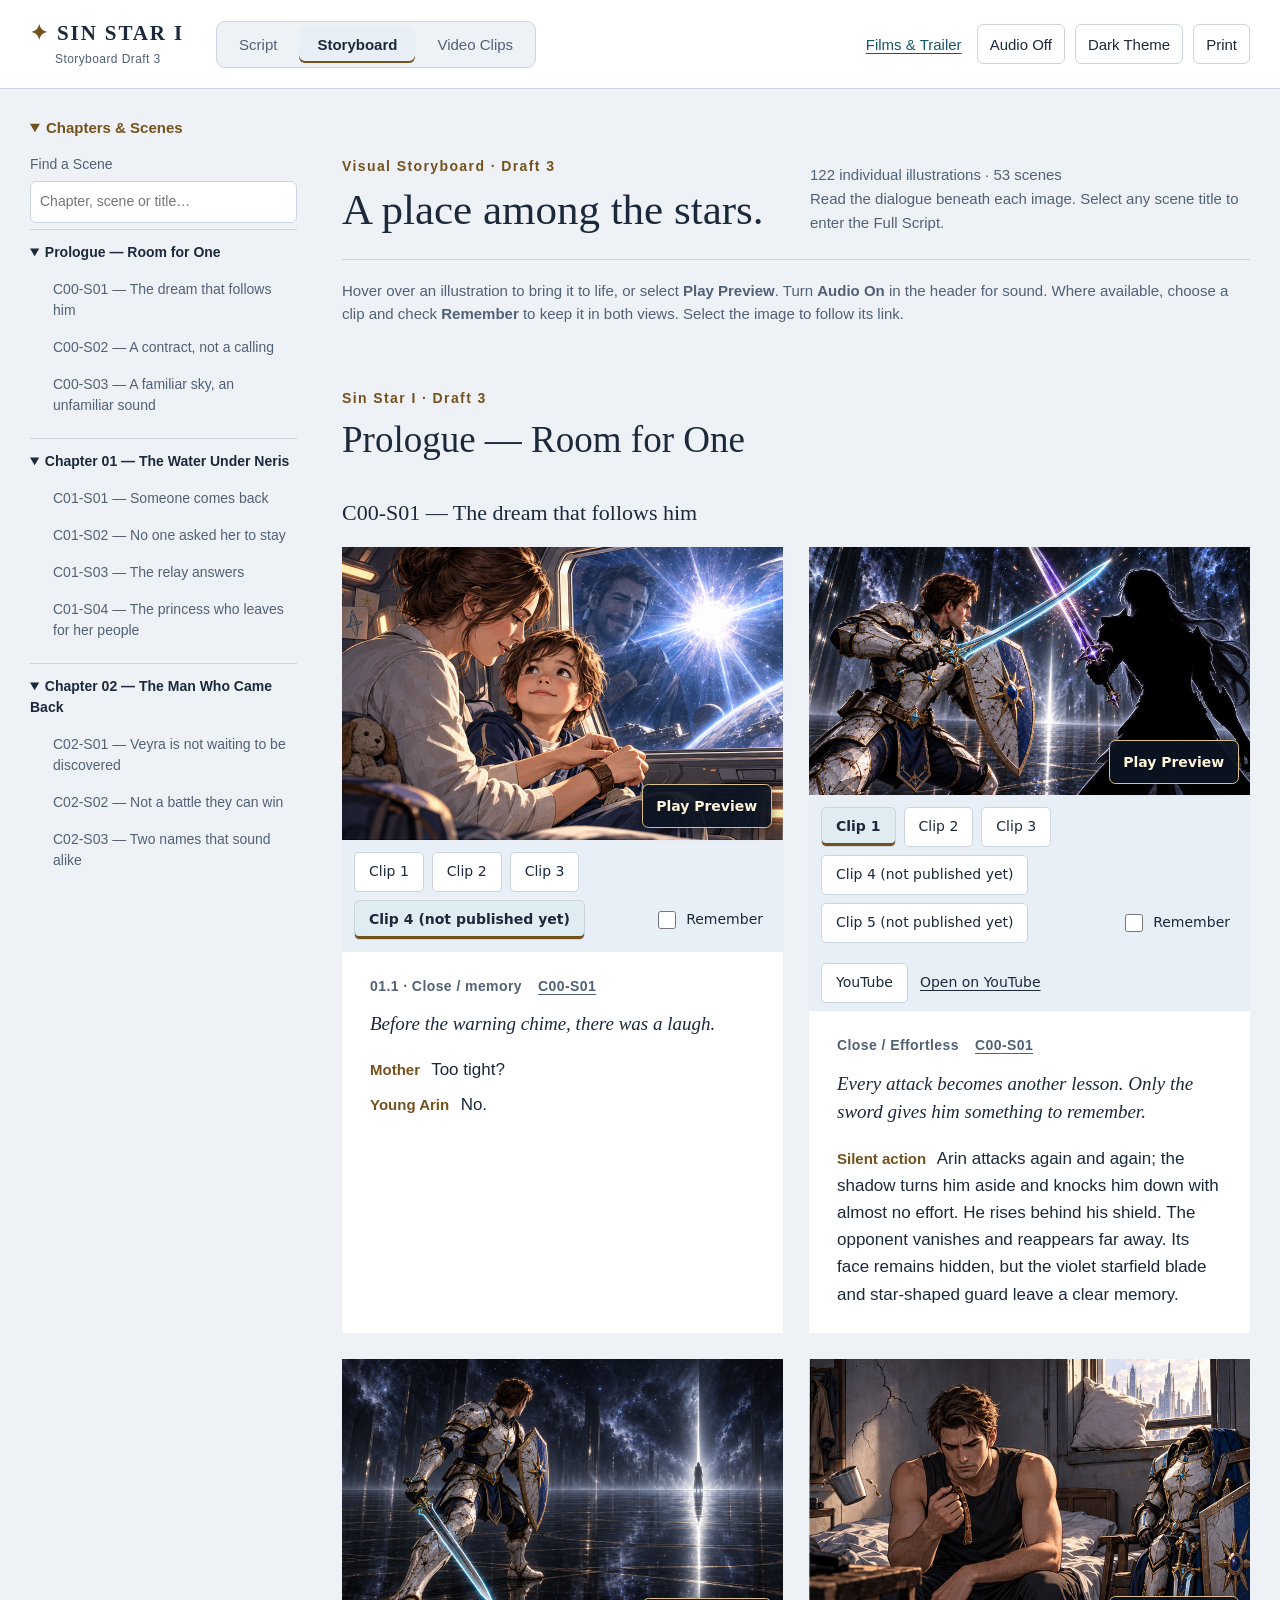
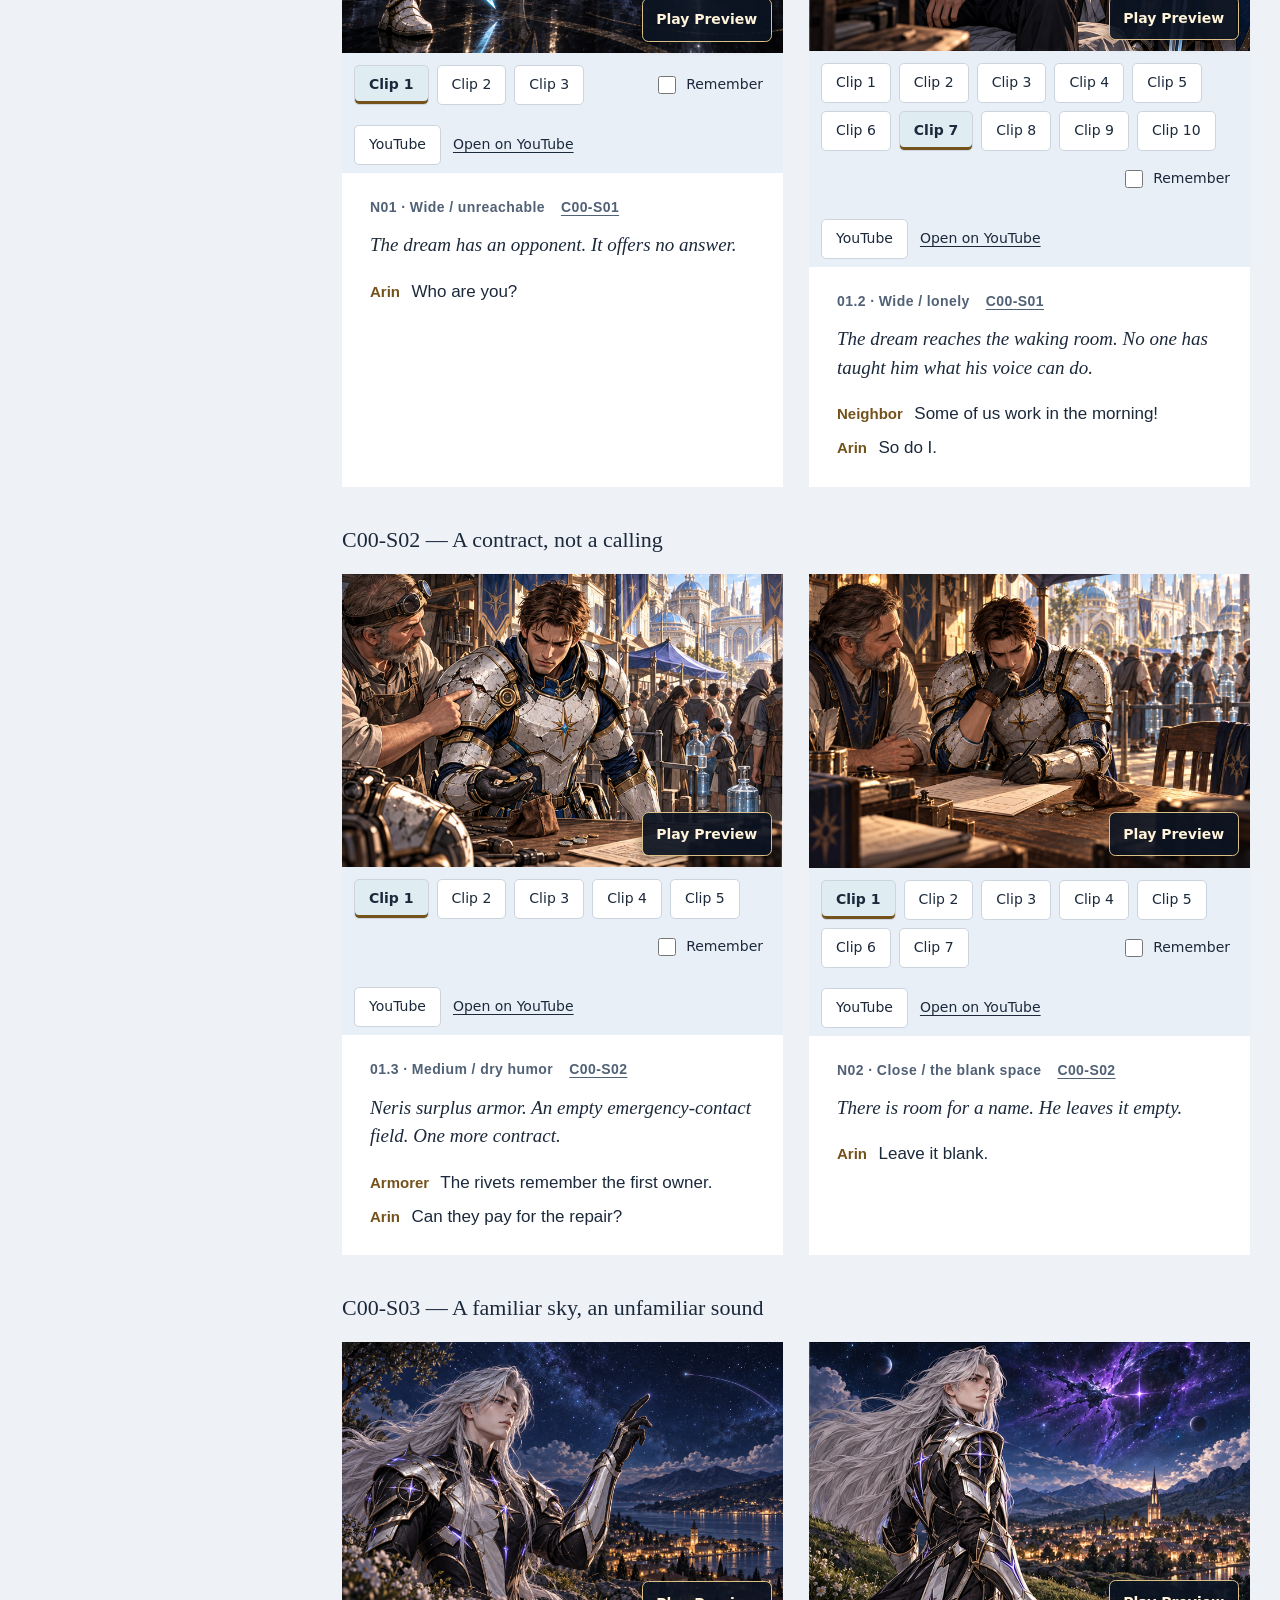
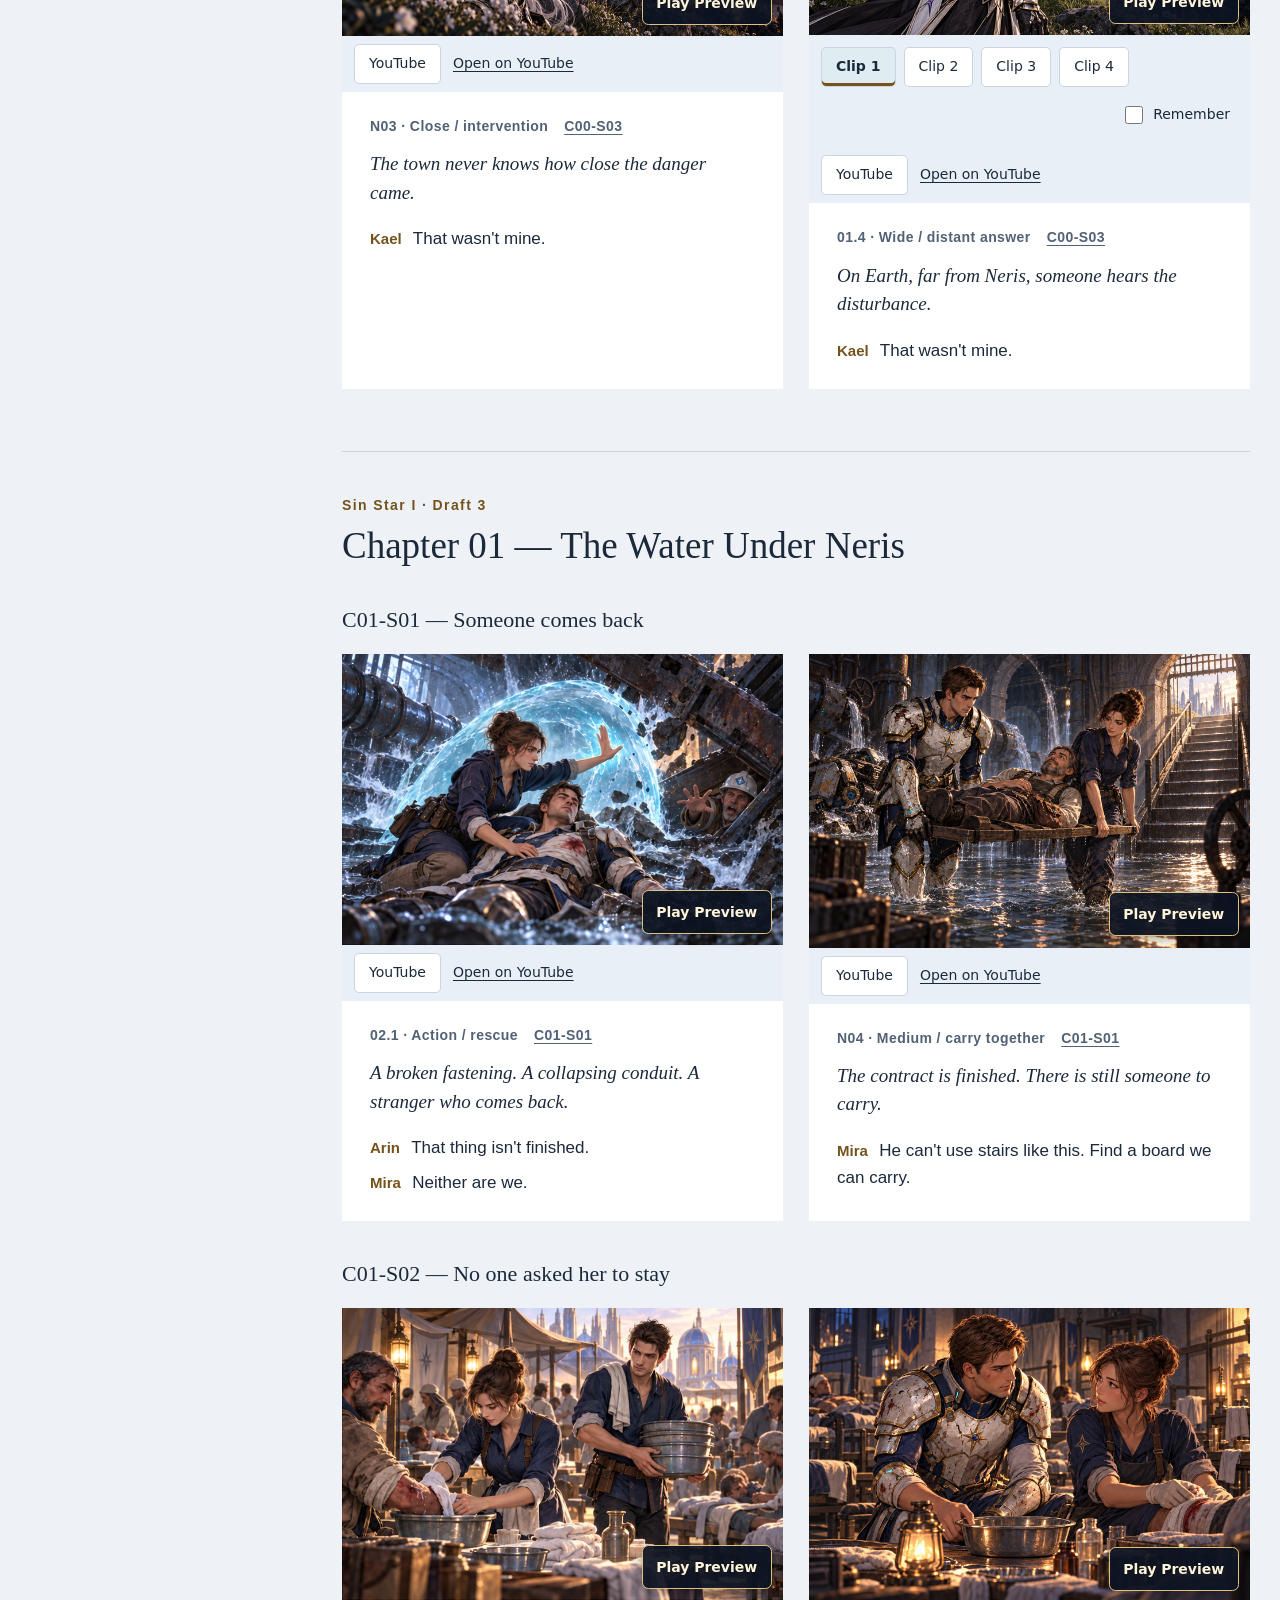
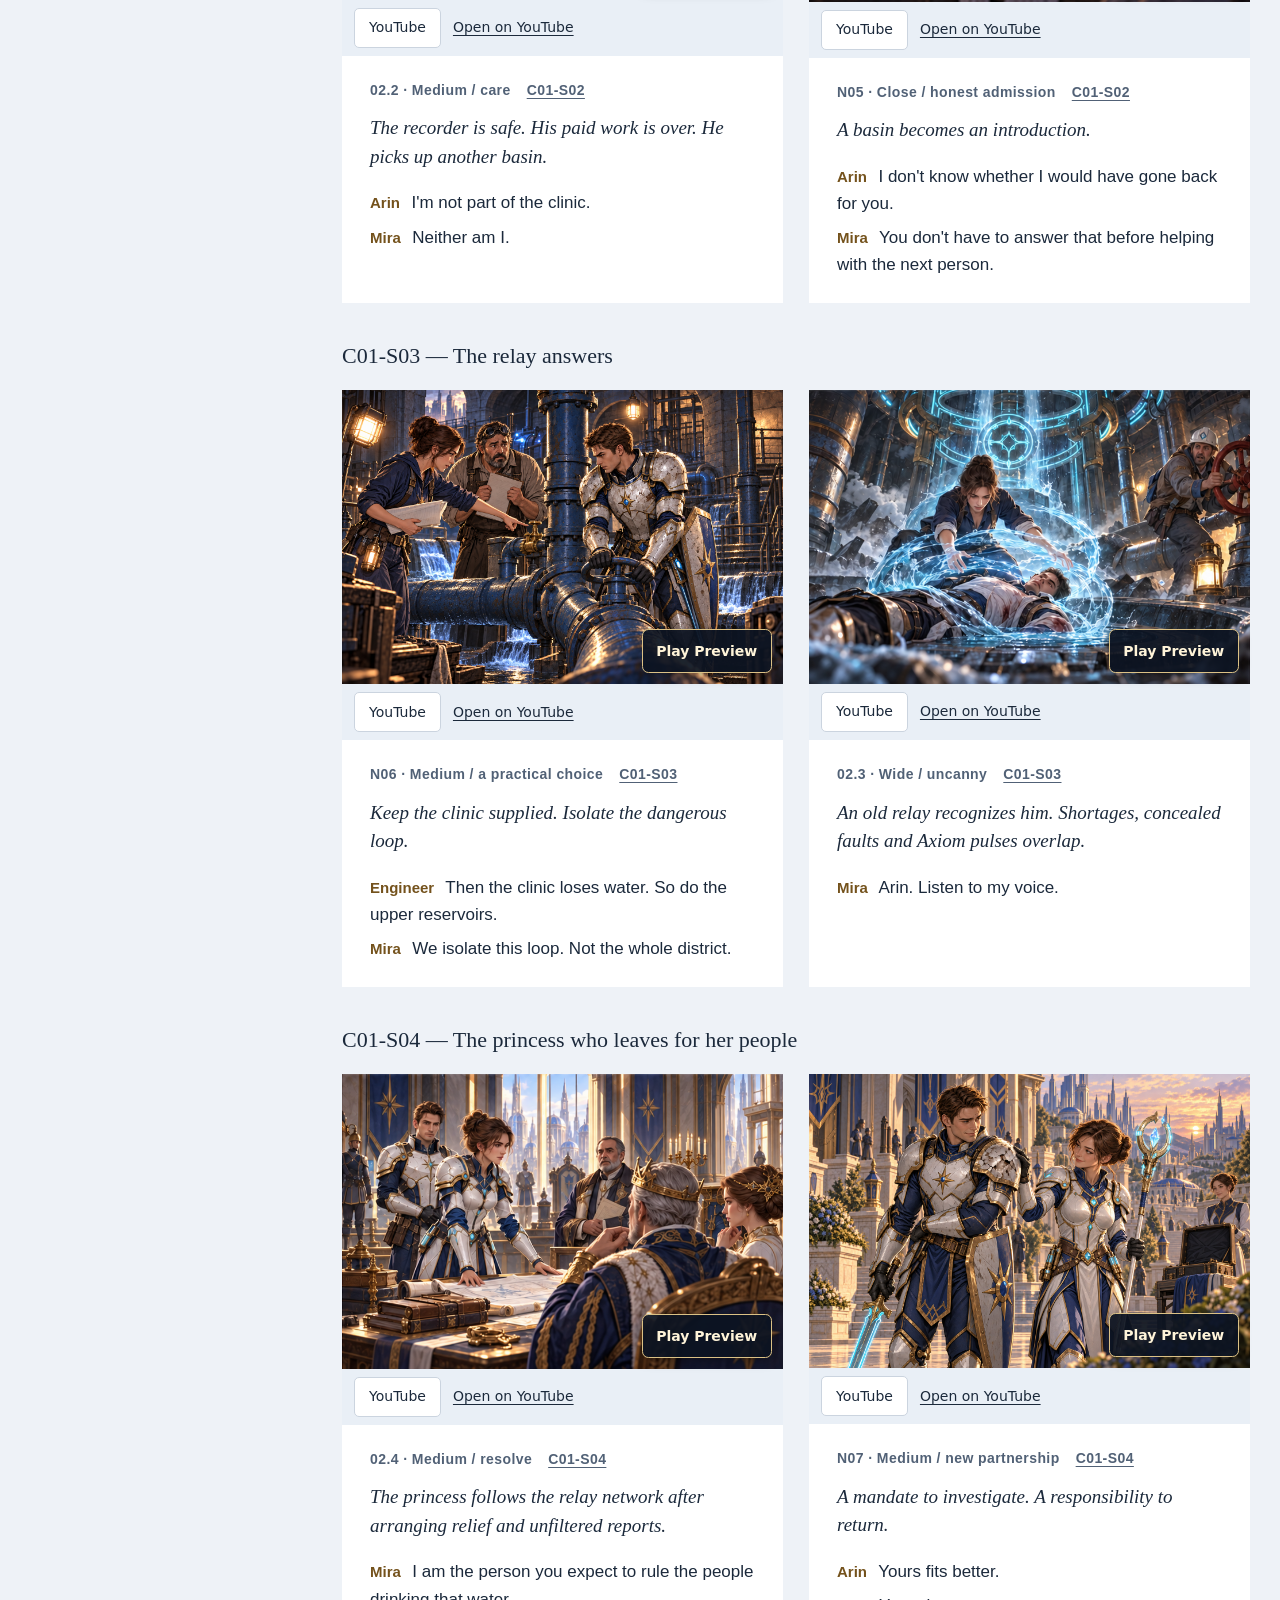
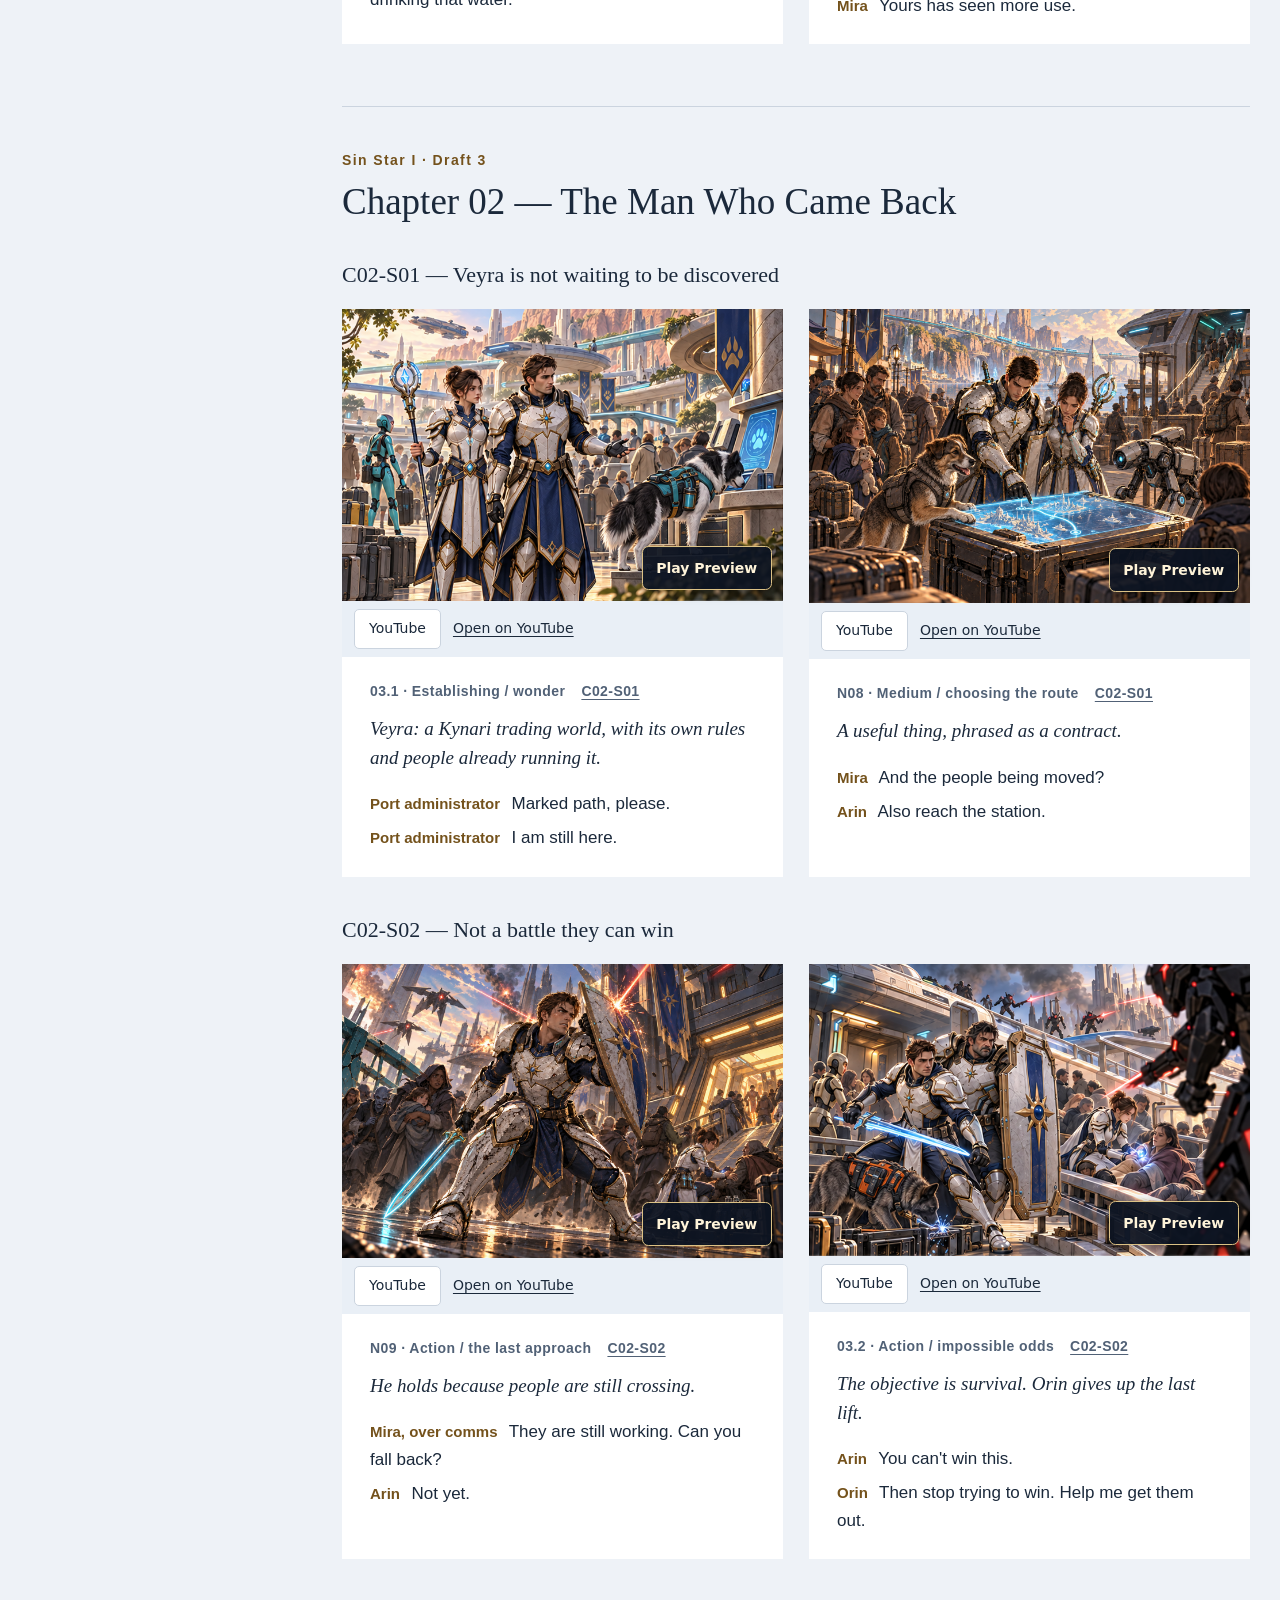
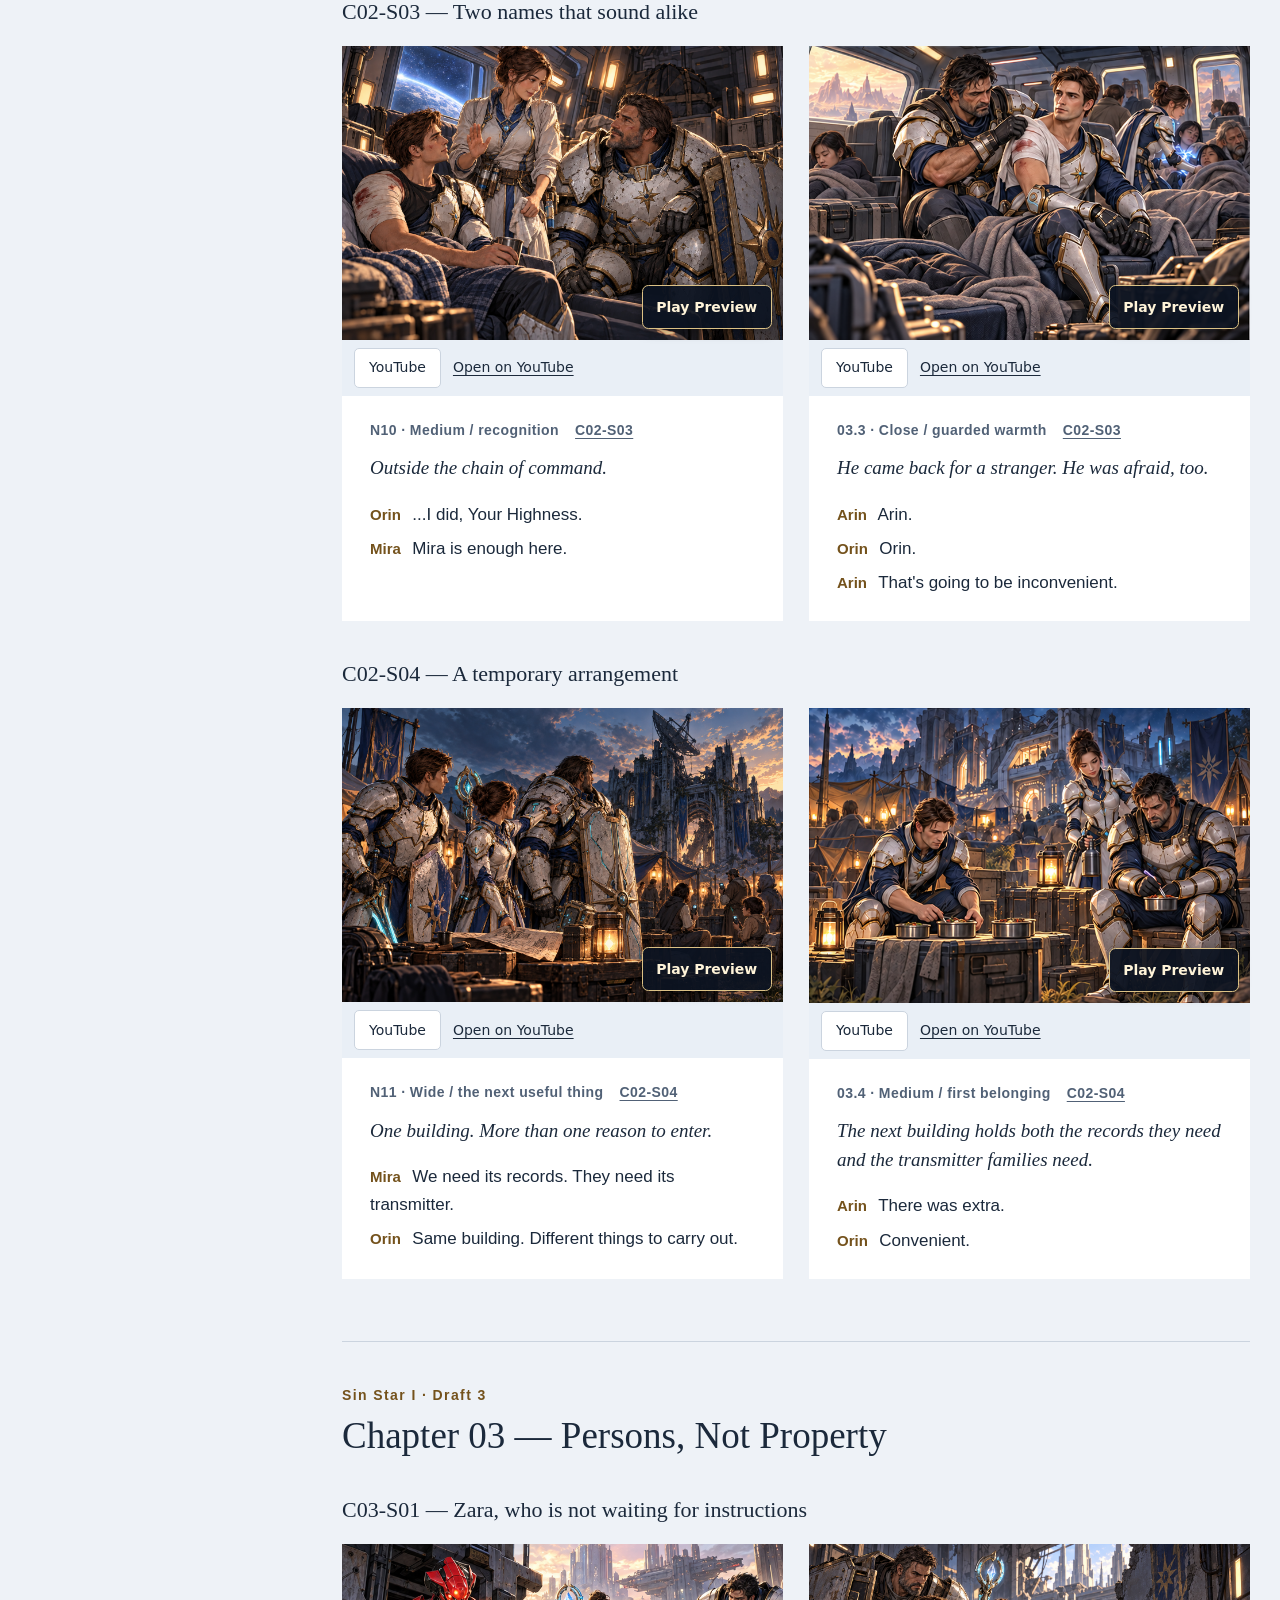
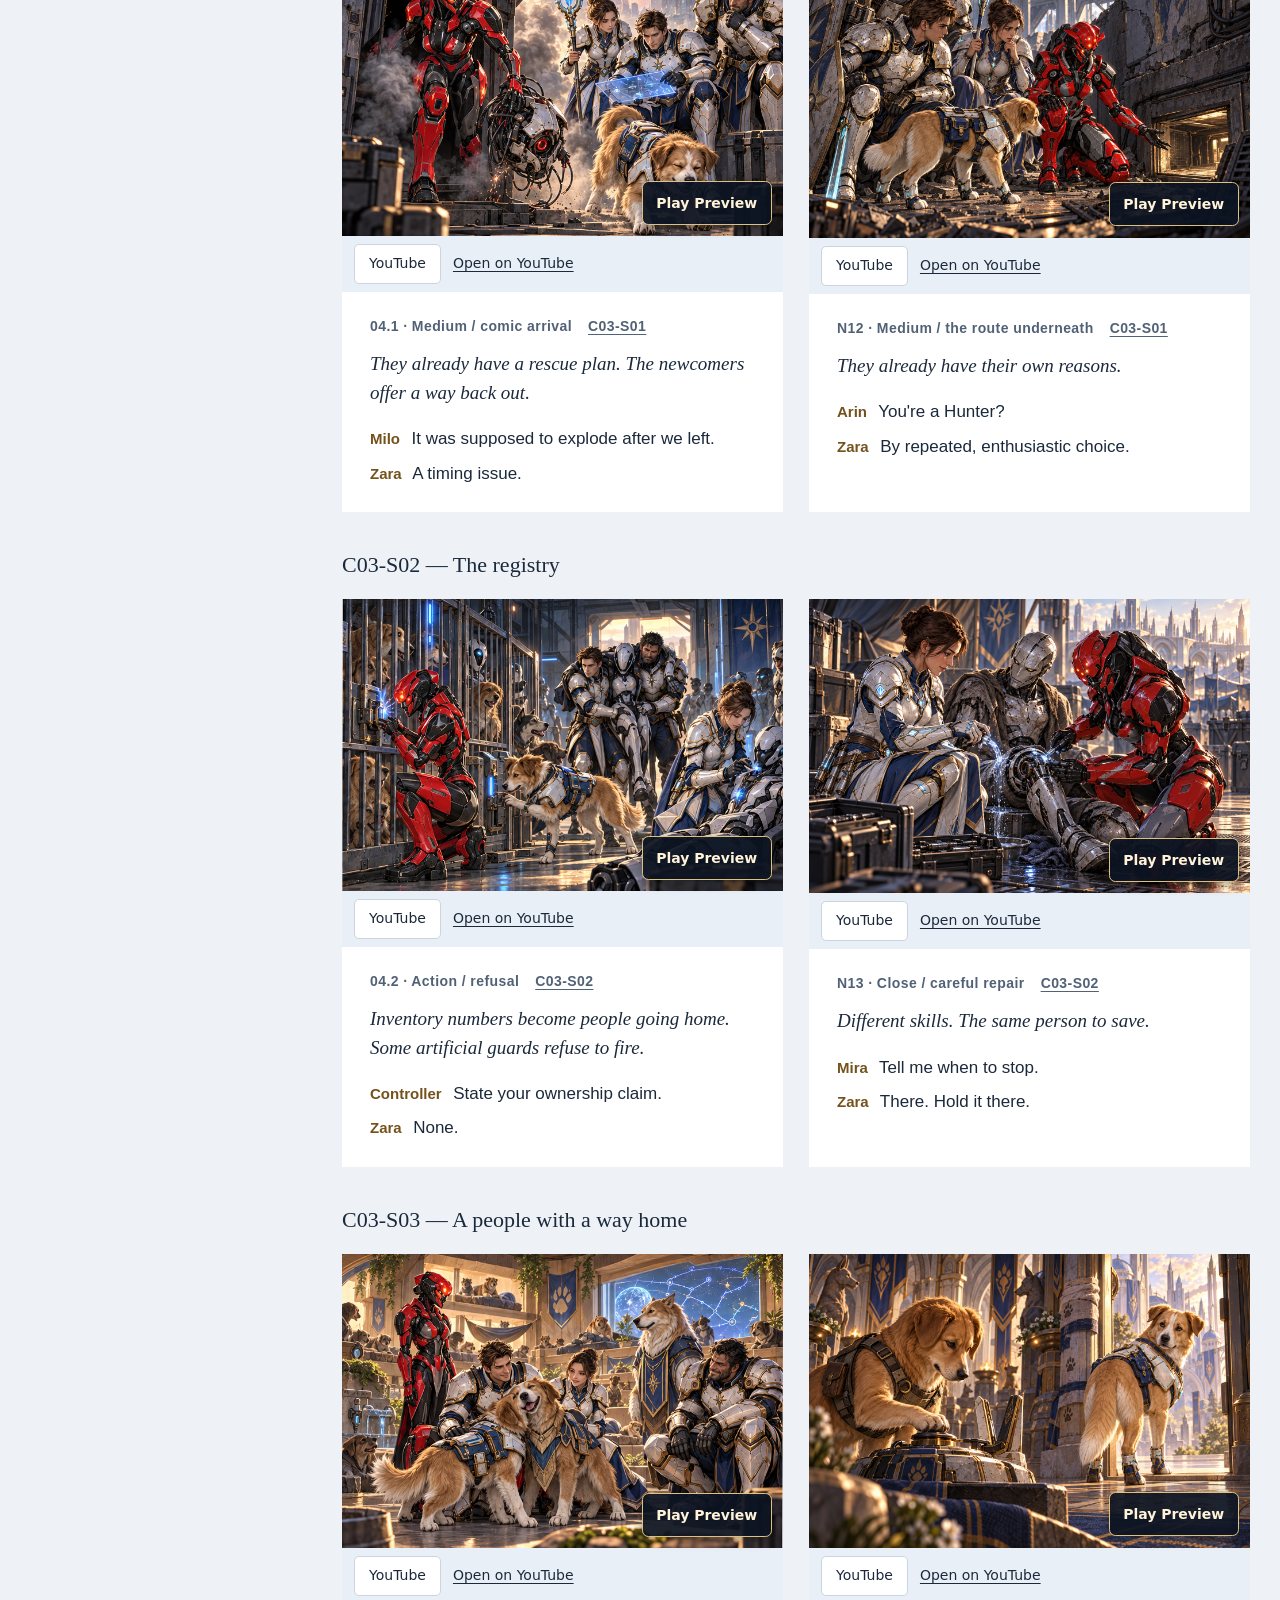
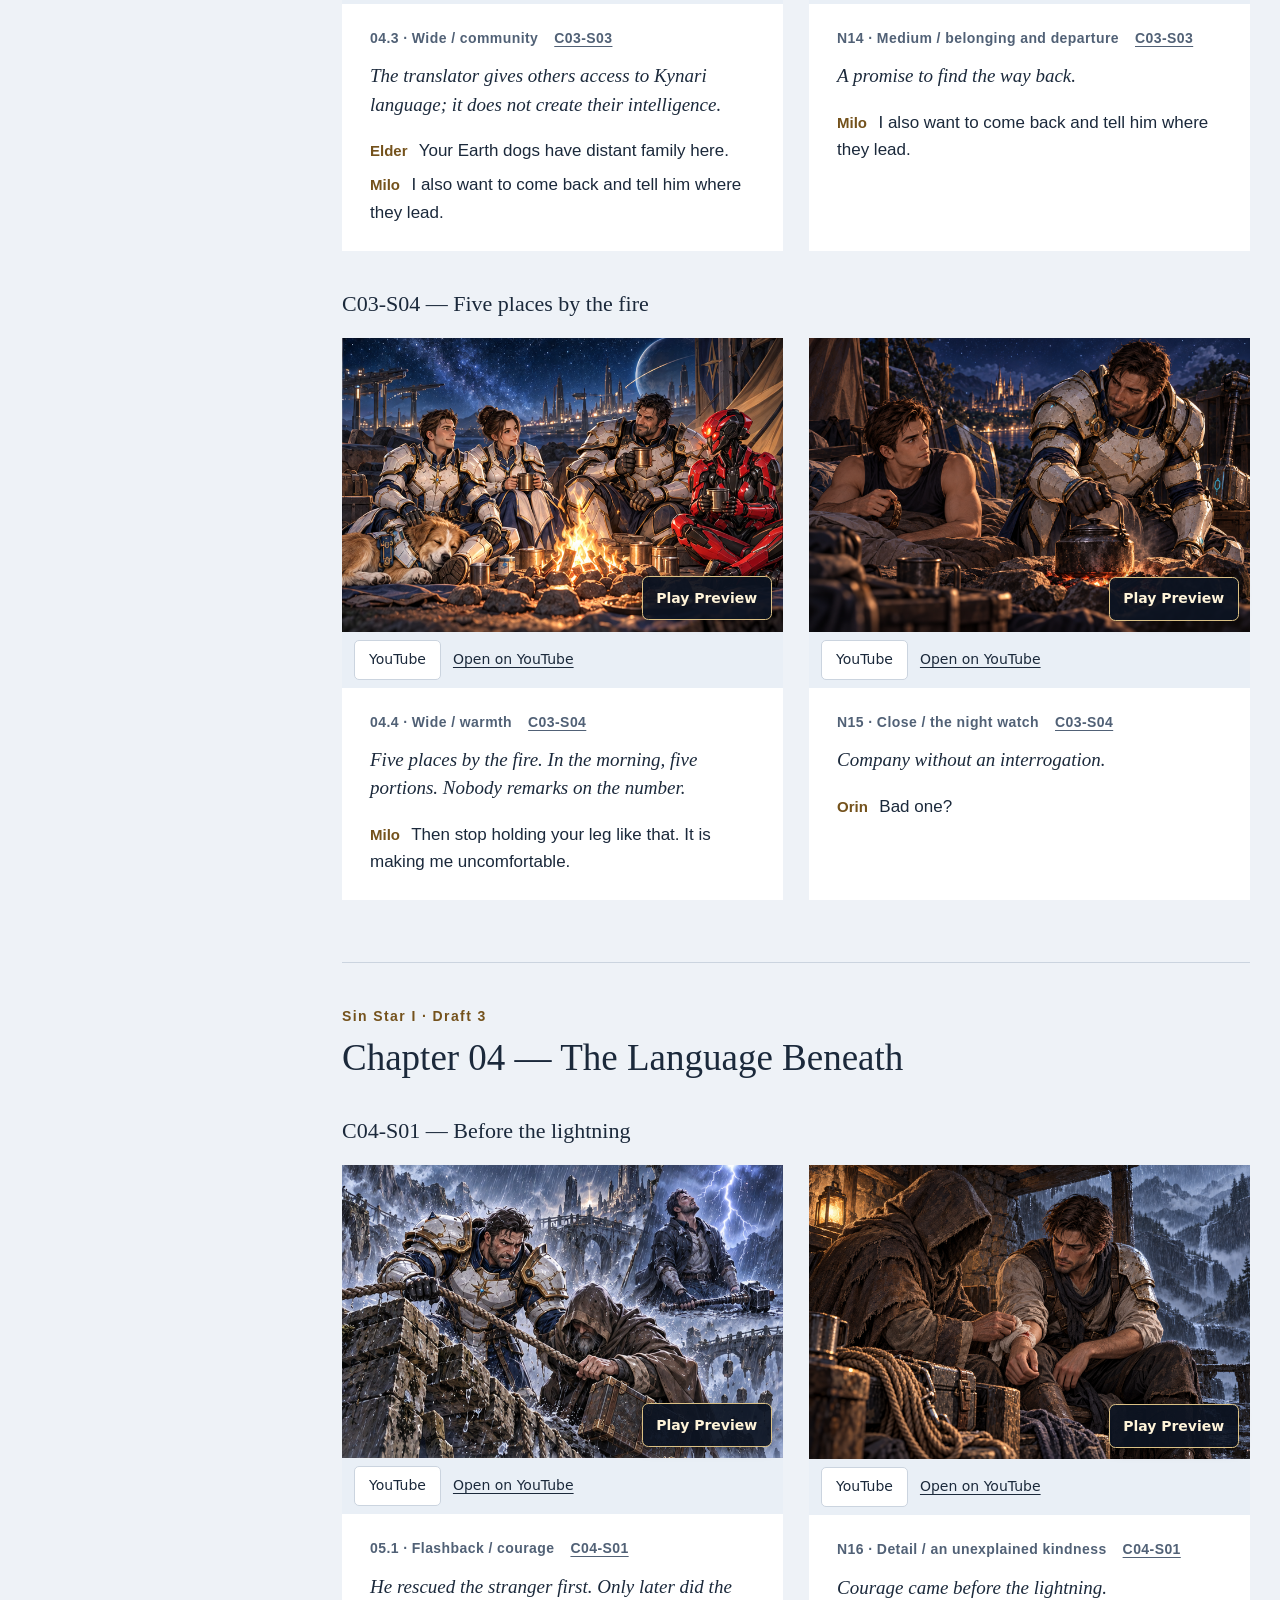
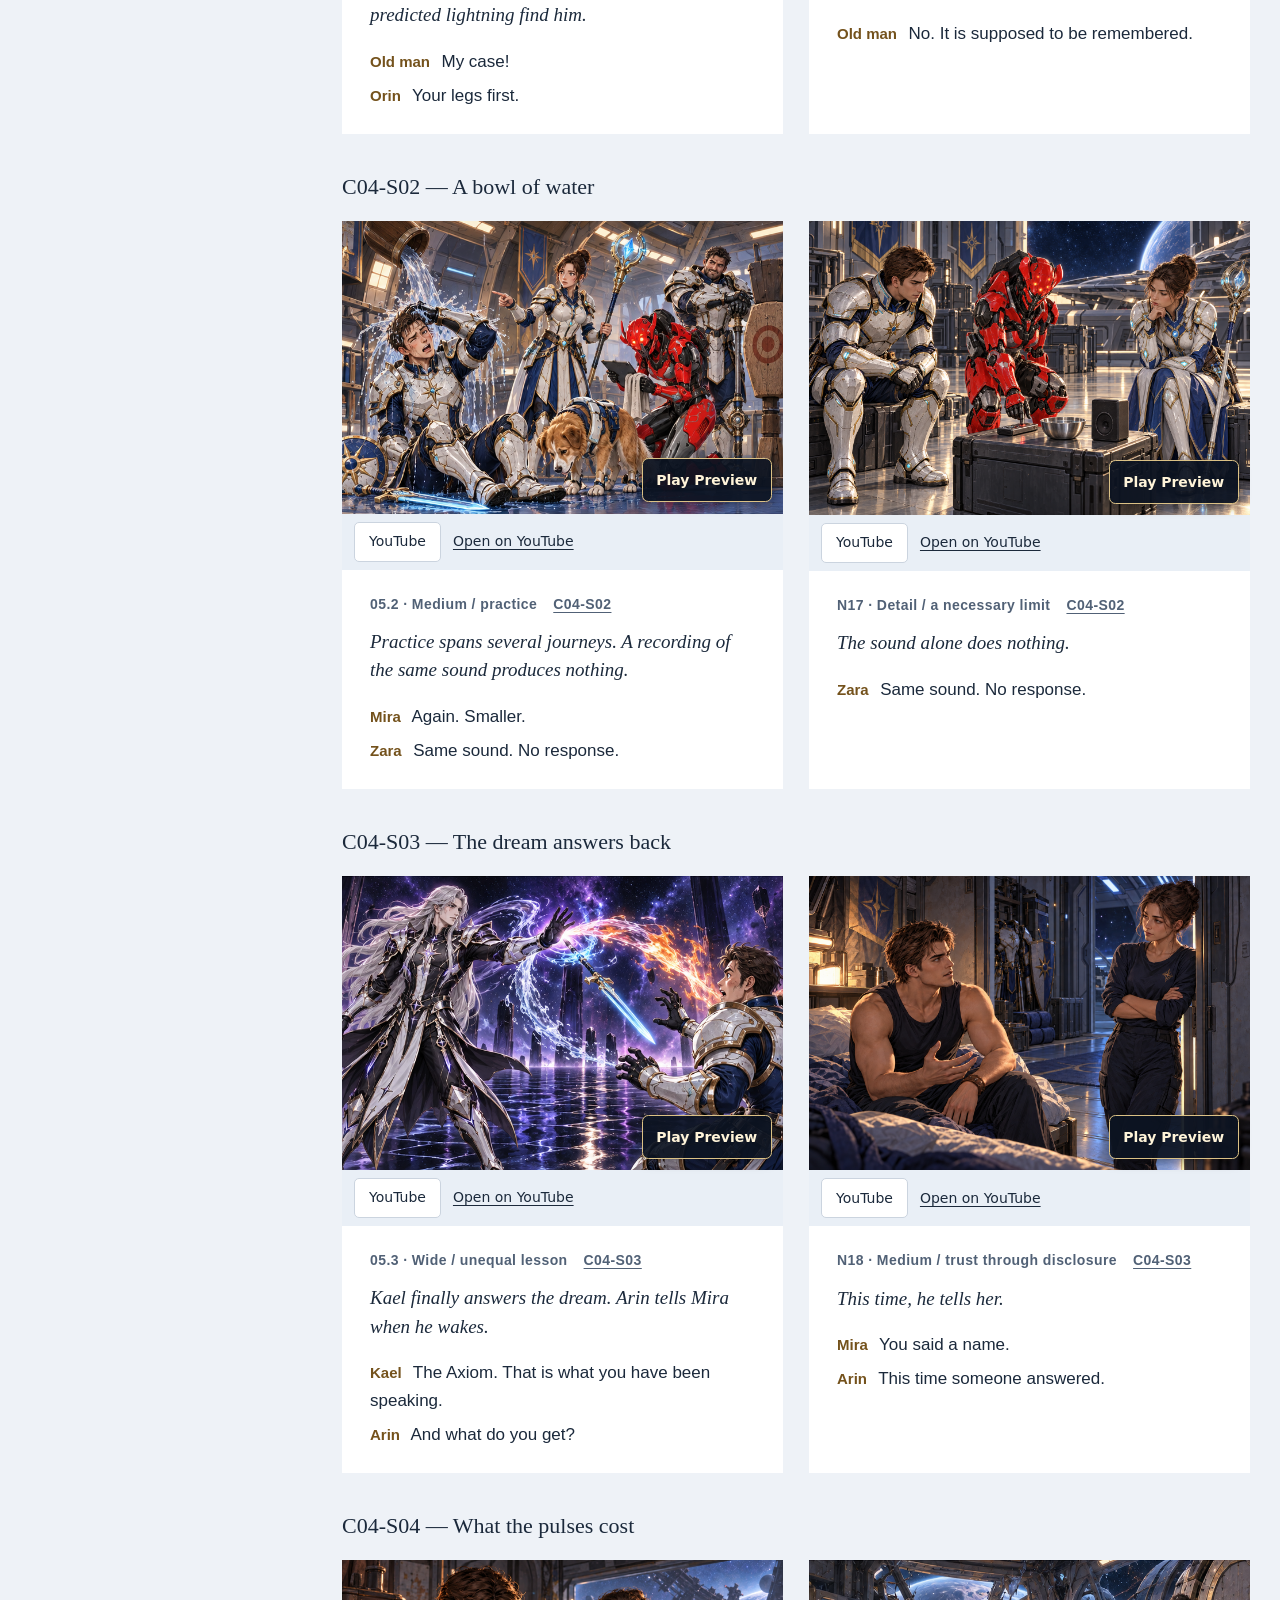
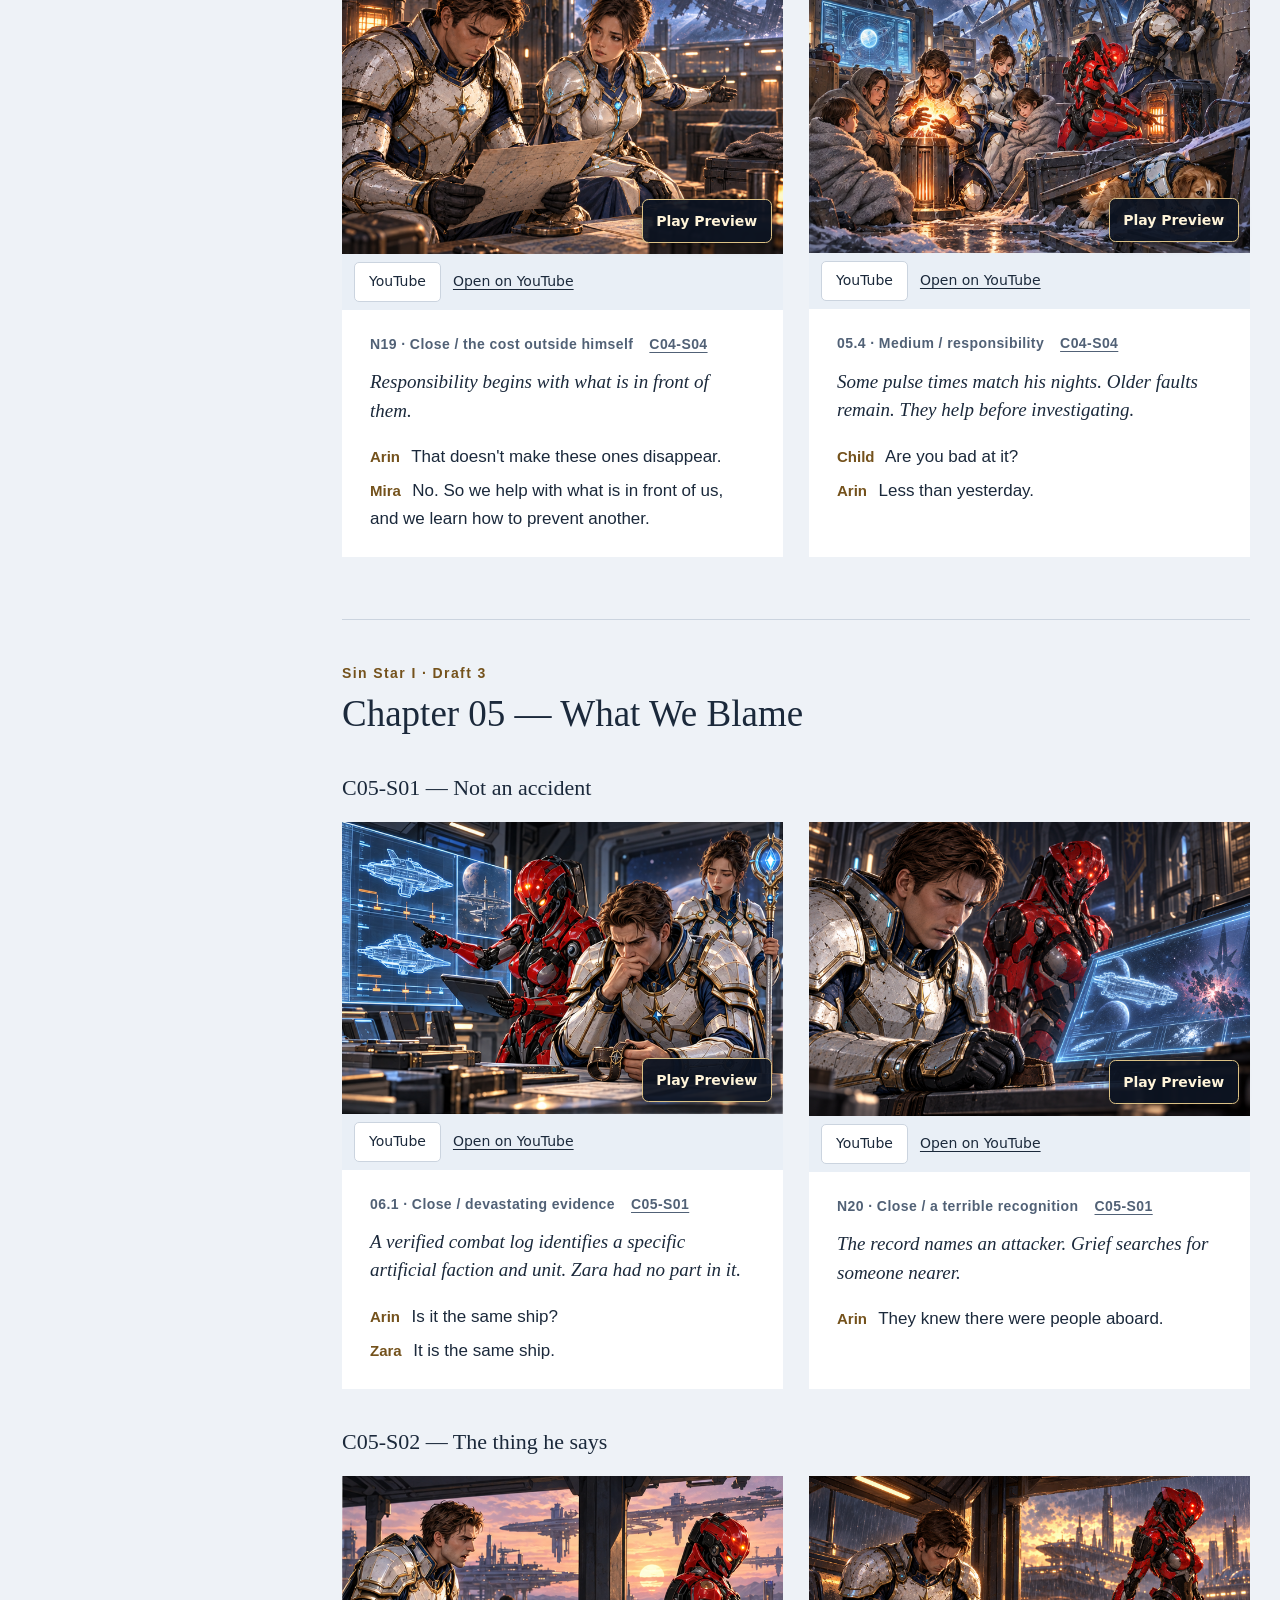
==== docs/index.html @ 91fe5bca "Sin and Codex: Publish the illustrated story and YouTube clips Publish the authored storyboard and c" ====
<!doctype html>
<html lang="en" data-theme="dark"><head><meta charset="utf-8"><meta name="viewport" content="width=device-width,initial-scale=1"><meta name="theme-color" content="#0c1422"><meta name="description" content="Sin Star I Storyboard Draft 3: illustrated scenes, dialogue and full script."><title>Sin Star I · Storyboard Draft 3</title><link rel="icon" href="asset/star.svg"><link rel="stylesheet" href="asset/storyboard.css?v=7a3bbdcacb"><link rel="stylesheet" href="asset/animated-pictures.css?v=7b3fc18de3"><script src="asset/site-theme.js?v=cf83103d5b"></script><link rel="stylesheet" href="asset/site-shell.css?v=9b3733017d"><link rel="canonical" href="https://sincioco.github.io/SinStar_Storyboard/"><meta name="referrer" content="strict-origin-when-cross-origin"><link rel="stylesheet" href="asset/public-pages.css?v=041f214850"></head>
<body id="top" data-view="storyboard"><a class="skip" href="#story">Skip to the story</a><header class="site-header"><div class="site-header-inner"><a class="site-brand" href="index.html"><span aria-hidden="true">✦</span> SIN STAR I<small>Storyboard Draft 3</small></a><nav class="view-tabs" aria-label="Story views"><a data-view="script" href="Sin-Star-I-Game-Script-v0.2.html">Script</a><a data-view="storyboard" href="index.html" aria-current="page">Storyboard</a><a data-view="clips" href="review.html">Video Clips</a></nav><div class="site-tools"><a href="movies.html">Films &amp; Trailer</a><button id="site-audio-toggle" type="button" aria-pressed="false" hidden>Audio Off</button><button id="site-theme-toggle" type="button" aria-pressed="false" hidden>Dark Theme</button><button id="site-print" type="button" hidden>Print</button></div></div></header>
<div class="site-layout"><aside class="site-sidebar"><details class="scene-index" id="scene-index" open><summary>Chapters &amp; Scenes</summary><div class="scene-index-body"><div class="scene-filter-tools" hidden><label for="scene-filter">Find a Scene</label><input id="scene-filter" type="search" placeholder="Chapter, scene or title…" autocomplete="off"><p id="scene-filter-status" role="status" aria-live="polite"></p></div><nav aria-label="Chapters and scenes"><details class="scene-nav-group" open><summary><a href="#c00-s01">Prologue — Room for One</a></summary><ul><li><a data-scene-link href="#c00-s01">C00-S01 — The dream that follows him</a></li><li><a data-scene-link href="#c00-s02">C00-S02 — A contract, not a calling</a></li><li><a data-scene-link href="#c00-s03">C00-S03 — A familiar sky, an unfamiliar sound</a></li></ul></details><details class="scene-nav-group" open><summary><a href="#c01-s01">Chapter 01 — The Water Under Neris</a></summary><ul><li><a data-scene-link href="#c01-s01">C01-S01 — Someone comes back</a></li><li><a data-scene-link href="#c01-s02">C01-S02 — No one asked her to stay</a></li><li><a data-scene-link href="#c01-s03">C01-S03 — The relay answers</a></li><li><a data-scene-link href="#c01-s04">C01-S04 — The princess who leaves for her people</a></li></ul></details><details class="scene-nav-group" open><summary><a href="#c02-s01">Chapter 02 — The Man Who Came Back</a></summary><ul><li><a data-scene-link href="#c02-s01">C02-S01 — Veyra is not waiting to be discovered</a></li><li><a data-scene-link href="#c02-s02">C02-S02 — Not a battle they can win</a></li><li><a data-scene-link href="#c02-s03">C02-S03 — Two names that sound alike</a></li><li><a data-scene-link href="#c02-s04">C02-S04 — A temporary arrangement</a></li></ul></details><details class="scene-nav-group" open><summary><a href="#c03-s01">Chapter 03 — Persons, Not Property</a></summary><ul><li><a data-scene-link href="#c03-s01">C03-S01 — Zara, who is not waiting for instructions</a></li><li><a data-scene-link href="#c03-s02">C03-S02 — The registry</a></li><li><a data-scene-link href="#c03-s03">C03-S03 — A people with a way home</a></li><li><a data-scene-link href="#c03-s04">C03-S04 — Five places by the fire</a></li></ul></details><details class="scene-nav-group" open><summary><a href="#c04-s01">Chapter 04 — The Language Beneath</a></summary><ul><li><a data-scene-link href="#c04-s01">C04-S01 — Before the lightning</a></li><li><a data-scene-link href="#c04-s02">C04-S02 — A bowl of water</a></li><li><a data-scene-link href="#c04-s03">C04-S03 — The dream answers back</a></li><li><a data-scene-link href="#c04-s04">C04-S04 — What the pulses cost</a></li></ul></details><details class="scene-nav-group" open><summary><a href="#c05-s01">Chapter 05 — What We Blame</a></summary><ul><li><a data-scene-link href="#c05-s01">C05-S01 — Not an accident</a></li><li><a data-scene-link href="#c05-s02">C05-S02 — The thing he says</a></li><li><a data-scene-link href="#c05-s03">C05-S03 — No one gets erased for convenience</a></li><li><a data-scene-link href="#c05-s04">C05-S04 — An apology without a bargain</a></li><li><a data-scene-link href="#c05-s05">C05-S05 — The Second Dawn</a></li></ul></details><details class="scene-nav-group" open><summary><a href="#c06-s01">Chapter 06 — The Village That Ate</a></summary><ul><li><a data-scene-link href="#c06-s01">C06-S01 — East Valley</a></li><li><a data-scene-link href="#c06-s02">C06-S02 — The house with the repaired door</a></li><li><a data-scene-link href="#c06-s03">C06-S03 — Letters, not permission to pry</a></li><li><a data-scene-link href="#c06-s04">C06-S04 — What the food cost</a></li><li><a data-scene-link href="#c06-s05">C06-S05 — A kingdom cannot be healed by one report</a></li><li><a data-scene-link href="#c06-s06">C06-S06 — Something he can carry differently</a></li></ul></details><details class="scene-nav-group" open><summary><a href="#c07-s01">Chapter 07 — A World Worth Keeping</a></summary><ul><li><a data-scene-link href="#c07-s01">C07-S01 — Earth, briefly</a></li><li><a data-scene-link href="#c07-s02">C07-S02 — The worlds in his notebooks</a></li><li><a data-scene-link href="#c07-s03">C07-S03 — The witness archive</a></li><li><a data-scene-link href="#c07-s04">C07-S04 — The people beside the answer</a></li><li><a data-scene-link href="#c07-s05">C07-S05 — A quiet hour before leaving</a></li></ul></details><details class="scene-nav-group" open><summary><a href="#c08-s01">Chapter 08 — The Door That Listens</a></summary><ul><li><a data-scene-link href="#c08-s01">C08-S01 — A clock to come home to</a></li><li><a data-scene-link href="#c08-s02">C08-S02 — The chamber of two voices</a></li><li><a data-scene-link href="#c08-s03">C08-S03 — The battle he never wins alone</a></li><li><a data-scene-link href="#c08-s04">C08-S04 — Hold</a></li></ul></details><details class="scene-nav-group" open><summary><a href="#c09-s01">Chapter 09 — The Origin</a></summary><ul><li><a data-scene-link href="#c09-s01">C09-S01 — A place someone built</a></li><li><a data-scene-link href="#c09-s02">C09-S02 — The One comes home</a></li><li><a data-scene-link href="#c09-s03">C09-S03 — An imperfect universe refuses</a></li><li><a data-scene-link href="#c09-s04">C09-S04 — Not another Arin</a></li><li><a data-scene-link href="#c09-s05">C09-S05 — Five voices, two speakers</a></li></ul></details><details class="scene-nav-group" open><summary><a href="#e01-s01">Epilogue — The Lives They Kept</a></summary><ul><li><a data-scene-link href="#e01-s01">E01-S01 — What Kael leaves</a></li><li><a data-scene-link href="#e01-s02">E01-S02 — Nothing is fixed just because the sky survived</a></li><li><a data-scene-link href="#e01-s03">E01-S03 — A street in daylight</a></li></ul></details><details class="scene-nav-group" open><summary><a href="#opt-01">Appendix A — Optional party scenes</a></summary><ul><li><a data-scene-link href="#opt-01">OPT-01 — What he remembers besides the fire</a></li><li><a data-scene-link href="#opt-02">OPT-02 — The limit of a healer</a></li><li><a data-scene-link href="#opt-03">OPT-03 — Why Zara stays after the interesting part</a></li><li><a data-scene-link href="#opt-04">OPT-04 — His mother&#x27;s answer</a></li><li><a data-scene-link href="#opt-05">OPT-05 — The map only Milo can read</a></li><li><a data-scene-link href="#opt-06">OPT-06 — A hand offered back</a></li></ul></details></nav><nav class="reference-links" aria-label="Story references"><a href="Sin-Star-I-Game-Script-v0.2.html#sin-star-i">Script Overview</a><a href="Sin-Star-I-Game-Script-v0.2.html#3-cast-and-performance-notes">Cast &amp; Performance Notes</a><a href="index.html#canon">Canon &amp; Notes</a></nav></div></details></aside>
<main><div class="intro"><div><p class="eyebrow">Visual Storyboard · Draft 3</p><h1>A place among the stars.</h1></div><p>122 individual illustrations · 53 scenes<br>Read the dialogue beneath each image. Select any scene title to enter the Full Script.</p></div><p class="animation-guide">Hover over an illustration to bring it to life, or select <strong>Play Preview</strong>. Turn <strong>Audio On</strong> in the header for sound. Where available, choose a clip and check <strong>Remember</strong> to keep it in both views. Select the image to follow its link.</p><div id="story"><section class="board" id="prologue--room-for-one"><header class="board-head"><div><p class="eyebrow">Sin Star I · Draft 3</p><h2>Prologue — Room for One</h2></div></header><section class="scene" id="c00-s01"><h3><a href="Sin-Star-I-Game-Script-v0.2.html#c00-s01">C00-S01 — The dream that follows him</a></h3><div class="panels"><span id="page-01"></span><figure id="panel-01-1"><div class="animated-picture" data-media-id="panel-01-1" data-default-clip="episode-memory-take2"><div class="picture-stage"><a class="picture" href="asset/images/panel-01-1.png" target="_blank" rel="noopener" aria-label="Open individual illustration: Before the warning chime, there was a laugh."><img src="asset/images/panel-01-1.png?v=3e2473ccc1" alt="Inside a civilian spaceship, a mother&#x27;s hand fastens a worn wrist strap on a young boy; his father&#x27;s smiling face is reflected in the window, beyond which a sudden white flash begins. Tender memory interrupted, no bodies or gore." width="766" height="508" loading="eager" decoding="async"><video data-src="asset/videos/hover/C00-S01 - Close - Memory.mp4?v=29fa7bd453" muted loop playsinline preload="none" aria-hidden="true" tabindex="-1"></video></a><button class="animation-toggle" type="button" data-caption="Before the warning chime, there was a laugh." aria-label="Play Preview: Before the warning chime, there was a laugh." aria-pressed="false" hidden>Play Preview</button><span class="animation-status" role="status" aria-live="polite"></span><div class="youtube-preview"></div></div><div class="clip-choices" role="group" aria-label="Video clip variations" hidden><button type="button" data-clip="panel-01-1" title="The original father line is incorrect; Clip 2 retains partial generated subtitles despite its crop. Clip 4 is a fresh 720p take with correct dialogue and clean sampled frames, with no subtitle-removal crop." data-src="asset/videos/hover/C00-S01 - Close - Memory.mp4?v=29fa7bd453" aria-pressed="false">Clip 1</button><button type="button" data-clip="episode-memory-take1" title="Correct spoken dialogue, but Sin confirmed that the earlier close crop leaves partial generated subtitles visible. Preserved for comparison; superseded by the fresh, uncropped 720p memory take 2." data-src="asset/videos/hover/C00-S01_Clip2 - Close - Memory.mp4?v=6441c01301" aria-pressed="false">Clip 2</button><button type="button" data-clip="episode-white-fire-take1" title="The original father line is incorrect; Clip 2 retains partial generated subtitles despite its crop. Clip 4 is a fresh 720p take with correct dialogue and clean sampled frames, with no subtitle-removal crop." data-src="asset/videos/hover/C00-S01_Clip3 - Close - White Fire.mp4?v=be0e5fb198" aria-pressed="false">Clip 3</button><button disabled type="button" data-clip="episode-memory-take2" title="The original father line is incorrect; Clip 2 retains partial generated subtitles despite its crop. Clip 4 is a fresh 720p take with correct dialogue and clean sampled frames, with no subtitle-removal crop." data-src="asset/videos/hover/C00-S01_Clip4 - Close - Memory.mp4?v=91f9333b41" aria-pressed="false">Clip 4 (not published yet)</button><label><input class="remember-clip" type="checkbox"> Remember</label><span class="clip-save-status" role="status"></span></div><div class="youtube-options" hidden><button class="youtube-option" type="button" hidden>YouTube</button><a class="youtube-link" target="_blank" rel="noopener" hidden>Open on YouTube</a></div></div><figcaption><p class="scene-label"><span>01.1 · Close / memory</span><a href="Sin-Star-I-Game-Script-v0.2.html#c00-s01">C00-S01</a></p><p class="caption">Before the warning chime, there was a laugh.</p><div class="dialogue"><p><strong>Mother</strong> Too tight?</p><p><strong>Young Arin</strong> No.</p></div></figcaption></figure><figure id="new-c00-s01-duel"><div class="animated-picture" data-media-id="new-c00-s01-duel" data-default-clip="new-c00-s01-duel"><div class="picture-stage"><a class="picture" href="asset/images/c00-s01-duel.png" target="_blank" rel="noopener"><img src="asset/images/c00-s01-duel.png?v=09f000c6e4" alt="In the dream hall, Arin battles an unidentified dark silhouette whose distinctive violet starfield sword remains clearly visible. Effortless counters knock Arin down repeatedly; he rises into a guarded crouch before the opponent instantly teleports far away." width="1672" height="941" loading="lazy" decoding="async"><video data-src="asset/videos/hover/C00-S01 - Close - Effortless.mp4?v=1d3055ef2c" muted loop playsinline preload="none" aria-hidden="true" tabindex="-1"></video></a><button class="animation-toggle" type="button" data-caption="Every attack becomes another lesson. Only the sword gives him something to remember." aria-label="Play Preview: Every attack becomes another lesson. Only the sword gives him something to remember." aria-pressed="false" hidden>Play Preview</button><span class="animation-status" role="status" aria-live="polite"></span><div class="youtube-preview"></div></div><div class="clip-choices" role="group" aria-label="Video clip variations" hidden><button type="button" data-clip="new-c00-s01-duel" title="Every attack becomes another lesson. Only the sword gives him something to remember." data-src="asset/videos/hover/C00-S01 - Close - Effortless.mp4?v=1d3055ef2c" aria-pressed="false">Clip 1</button><button type="button" data-clip="new-c00-s01-duel-godlike" title="In the dream, the shadow towers over him. Stone, lightning and fire make resistance feel impossible." data-src="asset/videos/hover/C00-S01_Clip2 - Wide - Godlike.mp4?v=a6c421d907" aria-pressed="false">Clip 2</button><button type="button" data-clip="episode-receding-door-take1" title="Prologue episode — Receding Door" data-src="asset/videos/hover/C00-S01_Clip3 - Wide - Receding Door.mp4?v=880f17c81d" aria-pressed="false">Clip 3</button><button disabled type="button" data-clip="new-c00-s01-duel-moving-godlike" title="Kael advances, lunges and pivots through stone, fire and lightning as Arin dodges and is knocked down." data-src="asset/videos/hover/C00-S01_Clip4 - Wide - Moving Godlike.mp4?v=150de3b06d" aria-pressed="false">Clip 4 (not published yet)</button><button disabled type="button" data-clip="new-c00-s01-duel-teleport-godlike" title="Kael unleashes the moving elemental assault, then shrinks and teleports into the distance while Arin recovers." data-src="asset/videos/hover/C00-S01_Clip5 - Wide - Teleport Godlike.mp4?v=d6e6dc6b45" aria-pressed="false">Clip 5 (not published yet)</button><label><input class="remember-clip" type="checkbox"> Remember</label><span class="clip-save-status" role="status"></span></div><div class="youtube-options" hidden><button class="youtube-option" type="button" hidden>YouTube</button><a class="youtube-link" target="_blank" rel="noopener" hidden>Open on YouTube</a></div></div><figcaption><p class="scene-label"><span>Close / Effortless</span><a href="Sin-Star-I-Game-Script-v0.2.html#c00-s01">C00-S01</a></p><p class="caption">Every attack becomes another lesson. Only the sword gives him something to remember.</p><div class="dialogue"><p><strong>Silent action</strong> Arin attacks again and again; the shadow turns him aside and knocks him down with almost no effort. He rises behind his shield. The opponent vanishes and reappears far away. Its face remains hidden, but the violet starfield blade and star-shaped guard leave a clear memory.</p></div></figcaption></figure>
<figure id="new-c00-s01-dream"><div class="animated-picture" data-media-id="new-c00-s01-dream" data-default-clip="new-c00-s01-dream"><div class="picture-stage"><a class="picture" href="asset/images/c00-s01-dream.png" target="_blank" rel="noopener" aria-label="Open individual illustration: The dream has an opponent. It offers no answer."><img src="asset/images/c00-s01-dream.png?v=4b2cf5b0c8" alt="The dream has an opponent. It offers no answer. Wide / unreachable" width="1536" height="1024" loading="lazy" decoding="async"><video data-src="asset/videos/hover/C00-S01 - Wide - Unreachable.mp4?v=1f9a94a5be" muted loop playsinline preload="none" aria-hidden="true" tabindex="-1"></video></a><button class="animation-toggle" type="button" data-caption="The dream has an opponent. It offers no answer." aria-label="Play Preview: The dream has an opponent. It offers no answer." aria-pressed="false" hidden>Play Preview</button><span class="animation-status" role="status" aria-live="polite"></span><div class="youtube-preview"></div></div><div class="clip-choices" role="group" aria-label="Video clip variations" hidden><button type="button" data-clip="new-c00-s01-dream" title="The dream has an opponent. It offers no answer." data-src="asset/videos/hover/C00-S01 - Wide - Unreachable.mp4?v=1f9a94a5be" aria-pressed="false">Clip 1</button><button type="button" data-clip="episode-who-are-you-take1" title="Prologue episode — Who Are You" data-src="asset/videos/hover/C00-S01_Clip2 - Wide - Who Are You.mp4?v=ac1e42e496" aria-pressed="false">Clip 2</button><button type="button" data-clip="episode-unspoken-sound-take1" title="Prologue episode — Unspoken Sound" data-src="asset/videos/hover/C00-S01_Clip3 - Wide - Unspoken Sound.mp4?v=ce4c42cba7" aria-pressed="false">Clip 3</button><label><input class="remember-clip" type="checkbox"> Remember</label><span class="clip-save-status" role="status"></span></div><div class="youtube-options" hidden><button class="youtube-option" type="button" hidden>YouTube</button><a class="youtube-link" target="_blank" rel="noopener" hidden>Open on YouTube</a></div></div><figcaption><p class="scene-label"><span>N01 · Wide / unreachable</span><a href="Sin-Star-I-Game-Script-v0.2.html#c00-s01">C00-S01</a></p><p class="caption">The dream has an opponent. It offers no answer.</p><div class="dialogue"><p><strong>Arin</strong> Who are you?</p></div></figcaption></figure><figure id="panel-01-2"><div class="animated-picture" data-media-id="panel-01-2" data-default-clip="episode-wake-take4"><div class="picture-stage"><a class="picture" href="asset/images/panel-01-2.png" target="_blank" rel="noopener" aria-label="Open individual illustration: The dream reaches the waking room. No one has taught him what his voice can do."><img src="asset/images/panel-01-2.png?v=cda82846e6" alt="Adult Arin wakes alone in cheap lodging, dark undershirt, armor on a chair. A cup slides by itself; a hairline crack climbs the plaster. He clutches the same ordinary wrist strap. An unused pillow is wedged into a rattling window." width="767" height="508" loading="lazy" decoding="async"><video data-src="asset/videos/hover/C00-S01 - Wide - Lonely.mp4?v=94aebd2a4d" muted loop playsinline preload="none" aria-hidden="true" tabindex="-1"></video></a><button class="animation-toggle" type="button" data-caption="The dream reaches the waking room. No one has taught him what his voice can do." aria-label="Play Preview: The dream reaches the waking room. No one has taught him what his voice can do." aria-pressed="false" hidden>Play Preview</button><span class="animation-status" role="status" aria-live="polite"></span><div class="youtube-preview"></div></div><div class="clip-choices" role="group" aria-label="Video clip variations" hidden><button type="button" data-clip="panel-01-2" title="The dream reaches the waking room. No one has taught him what his voice can do." data-src="asset/videos/hover/C00-S01 - Wide - Lonely.mp4?v=94aebd2a4d" aria-pressed="false">Clip 1</button><button type="button" data-clip="episode-one-pillow-take1" title="Prologue episode — One Pillow" data-src="asset/videos/hover/C00-S01_Clip2 - Wide - One Pillow.mp4?v=d15457a0b5" aria-pressed="false">Clip 2</button><button type="button" data-clip="episode-ledger-strap-take1" title="Prologue episode — Ledger Strap" data-src="asset/videos/hover/C00-S01_Clip3 - Wide - Ledger Strap.mp4?v=473db464a9" aria-pressed="false">Clip 3</button><button type="button" data-clip="episode-wake-take2" title="Retained earlier take: correct words, but the opening is subdued. Superseded in the episode by the requested nightmare scream in take 3." data-src="asset/videos/hover/C00-S01_Clip4 - Wide - Wake.mp4?v=4b8783ed52" aria-pressed="false">Clip 4</button><button type="button" data-clip="episode-wake-take1" title="Retained alternate: incorrectly speaks No softly and So do I tired and dry before the three correct lines. Do not use in the episode. Generated captions removed by a close crop." data-src="asset/videos/hover/C00-S01_Clip5 - Wide - Wake.mp4?v=159baed95c" aria-pressed="false">Clip 5</button><button type="button" data-clip="episode-wake-take3" title="Retained stronger outburst. Sin requested a still longer Nooooooooooo and visible horror from an asleep starting pose. Superseded by the next performance; original footage retained." data-src="asset/videos/hover/C00-S01_Clip6 - Wide - Wake.mp4?v=57bab4b03a" aria-pressed="false">Clip 6</button><button type="button" data-clip="episode-wake-take4" title="Prologue episode — Wake" data-src="asset/videos/hover/C00-S01_Clip7 - Wide - Wake.mp4?v=ef9a3597b1" aria-pressed="false">Clip 7</button><button type="button" data-clip="episode-wake-take5" title="New 720p face-reference take. Isolated opening ASR identifies sustained NOOOOOOO over 0.00–4.66 seconds; full-shot ASR matches both follow-up lines. Sampled frames show a prolonged distressed open-mouth scream, then alert breathing. Same bedroom and approved swept-back chestnut hairstyle retained. LTX generated bottom captions; raw source preserved, delivery cropped to 1088x612 and resized to 1280x720. Sin clarified that lying in bed is also acceptable; sitting upright is not required. Original generated audio retained. Sin rejected the acting as a deliberate performance; retained for comparison. Next take must portray involuntary fear and grief from reliving his parents&#x27; deaths." data-src="asset/videos/hover/C00-S01_Clip8 - Wide - Wake.mp4?v=b8c0f71b41" aria-pressed="false">Clip 8</button><button type="button" data-clip="episode-wake-take6" title="Preserved unsuccessful attempt. Starts asleep but rises into an upright scream despite the lying-down direction, with a camera-facing recovery. Opening-only ASR identifies a prolonged No (0.00-3.68 seconds). Tail ASR includes the neighbor line followed by unwanted additional words and then So do I; wording is not approved. Twenty-four sampled frames contain no captions. Native 1280x720 output, original audio retained. Retained for comparison; not selected for the episode." data-src="asset/videos/hover/C00-S01_Clip9 - Wide - Wake.mp4?v=64bfc4647c" aria-pressed="false">Clip 9</button><button type="button" data-clip="episode-wake-take7" title="Revised intimate close-up using the approved 4K head sheet. Sampled frames show the cry beginning with eyes shut, a head recoil against the pillow, then a tearful distressed recovery while remaining reclined. No upright torso pose or broad arm display. Full-shot ASR identifies all three intended lines with no extra words; opening-only ASR identifies sustained NOOOOOOO over 0.00-3.00 seconds. Automatic exact match differs only in the elongated vowel count. Twenty-four sampled frames contain no captions. Native 1280x720, 24 fps; original LTX audio and raw render retained without additional crop. Sin approved this performance as perfect on September 27, 2026. Preserve it as the waking-scene acting reference. Previous takes and assembled episode preserved." data-src="asset/videos/hover/C00-S01_Clip10 - Close - Wake.mp4?v=f1a1525286" aria-pressed="false">Clip 10</button><label><input class="remember-clip" type="checkbox"> Remember</label><span class="clip-save-status" role="status"></span></div><div class="youtube-options" hidden><button class="youtube-option" type="button" hidden>YouTube</button><a class="youtube-link" target="_blank" rel="noopener" hidden>Open on YouTube</a></div></div><figcaption><p class="scene-label"><span>01.2 · Wide / lonely</span><a href="Sin-Star-I-Game-Script-v0.2.html#c00-s01">C00-S01</a></p><p class="caption">The dream reaches the waking room. No one has taught him what his voice can do.</p><div class="dialogue"><p><strong>Neighbor</strong> Some of us work in the morning!</p><p><strong>Arin</strong> So do I.</p></div></figcaption></figure></div></section><section class="scene" id="c00-s02"><h3><a href="Sin-Star-I-Game-Script-v0.2.html#c00-s02">C00-S02 — A contract, not a calling</a></h3><div class="panels"><figure id="panel-01-3"><div class="animated-picture" data-media-id="panel-01-3" data-default-clip="panel-01-3"><div class="picture-stage"><a class="picture" href="asset/images/panel-01-3.png" target="_blank" rel="noopener" aria-label="Open individual illustration: Neris surplus armor. An empty emergency-contact field. One more contract."><img src="asset/images/panel-01-3.png?v=8c83420af4" alt="At a Neris repair stall, adult Arin in battered surplus white navy gold armor counts a few coins while a practical armorer points to his cracked shoulder rivet. Contract papers and a public water queue behind him." width="766" height="510" loading="lazy" decoding="async"><video data-src="asset/videos/hover/C00-S02 - Medium - Dry Humor.mp4?v=0eff0921b5" muted loop playsinline preload="none" aria-hidden="true" tabindex="-1"></video></a><button class="animation-toggle" type="button" data-caption="Neris surplus armor. An empty emergency-contact field. One more contract." aria-label="Play Preview: Neris surplus armor. An empty emergency-contact field. One more contract." aria-pressed="false" hidden>Play Preview</button><span class="animation-status" role="status" aria-live="polite"></span><div class="youtube-preview"></div></div><div class="clip-choices" role="group" aria-label="Video clip variations" hidden><button type="button" data-clip="panel-01-3" title="Neris surplus armor. An empty emergency-contact field. One more contract." data-src="asset/videos/hover/C00-S02 - Medium - Dry Humor.mp4?v=0eff0921b5" aria-pressed="false">Clip 1</button><button type="button" data-clip="episode-neris-issue-take1" title="Prologue episode — Neris Issue" data-src="asset/videos/hover/C00-S02_Clip2 - Medium - Neris Issue.mp4?v=82653d6fde" aria-pressed="false">Clip 2</button><button type="button" data-clip="episode-proper-work-take1" title="Prologue episode — Proper Work" data-src="asset/videos/hover/C00-S02_Clip3 - Medium - Proper Work.mp4?v=b42815050d" aria-pressed="false">Clip 3</button><button type="button" data-clip="episode-ration-shared-take1" title="Prologue episode — Ration Shared" data-src="asset/videos/hover/C00-S02_Clip4 - Wide - Ration Shared.mp4?v=6ef04568cb" aria-pressed="false">Clip 4</button><button type="button" data-clip="episode-wrong-district-take1" title="Prologue episode — Wrong District" data-src="asset/videos/hover/C00-S02_Clip5 - Wide - Wrong District.mp4?v=967c24597c" aria-pressed="false">Clip 5</button><label><input class="remember-clip" type="checkbox"> Remember</label><span class="clip-save-status" role="status"></span></div><div class="youtube-options" hidden><button class="youtube-option" type="button" hidden>YouTube</button><a class="youtube-link" target="_blank" rel="noopener" hidden>Open on YouTube</a></div></div><figcaption><p class="scene-label"><span>01.3 · Medium / dry humor</span><a href="Sin-Star-I-Game-Script-v0.2.html#c00-s02">C00-S02</a></p><p class="caption">Neris surplus armor. An empty emergency-contact field. One more contract.</p><div class="dialogue"><p><strong>Armorer</strong> The rivets remember the first owner.</p><p><strong>Arin</strong> Can they pay for the repair?</p></div></figcaption></figure><figure id="new-c00-s02-contract"><div class="animated-picture" data-media-id="new-c00-s02-contract" data-default-clip="new-c00-s02-contract"><div class="picture-stage"><a class="picture" href="asset/images/c00-s02-contract.png" target="_blank" rel="noopener" aria-label="Open individual illustration: There is room for a name. He leaves it empty."><img src="asset/images/c00-s02-contract.png?v=dbc33e68b1" alt="There is room for a name. He leaves it empty. Close / the blank space" width="1536" height="1024" loading="lazy" decoding="async"><video data-src="asset/videos/hover/C00-S02 - Close - The Blank Space.mp4?v=277c4944af" muted loop playsinline preload="none" aria-hidden="true" tabindex="-1"></video></a><button class="animation-toggle" type="button" data-caption="There is room for a name. He leaves it empty." aria-label="Play Preview: There is room for a name. He leaves it empty." aria-pressed="false" hidden>Play Preview</button><span class="animation-status" role="status" aria-live="polite"></span><div class="youtube-preview"></div></div><div class="clip-choices" role="group" aria-label="Video clip variations" hidden><button type="button" data-clip="new-c00-s02-contract" title="There is room for a name. He leaves it empty." data-src="asset/videos/hover/C00-S02 - Close - The Blank Space.mp4?v=277c4944af" aria-pressed="false">Clip 1</button><button type="button" data-clip="episode-contract-take1" title="Prologue episode — Contract" data-src="asset/videos/hover/C00-S02_Clip2 - Close - Contract.mp4?v=aa4008ea0e" aria-pressed="false">Clip 2</button><button type="button" data-clip="episode-recovery-fee-take1" title="Prologue episode — Recovery Fee" data-src="asset/videos/hover/C00-S02_Clip3 - Close - Recovery Fee.mp4?v=83e3eff461" aria-pressed="false">Clip 3</button><button type="button" data-clip="episode-and-the-crew-take1" title="Prologue episode — And The Crew" data-src="asset/videos/hover/C00-S02_Clip4 - Close - And The Crew.mp4?v=85d8c707f1" aria-pressed="false">Clip 4</button><button type="button" data-clip="episode-group-contracts-take1" title="Prologue episode — Group Contracts" data-src="asset/videos/hover/C00-S02_Clip5 - Close - Group Contracts.mp4?v=a89b9fac7e" aria-pressed="false">Clip 5</button><button type="button" data-clip="episode-join-a-group-take1" title="Prologue episode — Join A Group" data-src="asset/videos/hover/C00-S02_Clip6 - Close - Join A Group.mp4?v=ccbf5c8864" aria-pressed="false">Clip 6</button><button type="button" data-clip="episode-leave-it-blank-take1" title="Prologue episode — Leave It Blank" data-src="asset/videos/hover/C00-S02_Clip7 - Close - Leave It Blank.mp4?v=4c3f339005" aria-pressed="false">Clip 7</button><label><input class="remember-clip" type="checkbox"> Remember</label><span class="clip-save-status" role="status"></span></div><div class="youtube-options" hidden><button class="youtube-option" type="button" hidden>YouTube</button><a class="youtube-link" target="_blank" rel="noopener" hidden>Open on YouTube</a></div></div><figcaption><p class="scene-label"><span>N02 · Close / the blank space</span><a href="Sin-Star-I-Game-Script-v0.2.html#c00-s02">C00-S02</a></p><p class="caption">There is room for a name. He leaves it empty.</p><div class="dialogue"><p><strong>Arin</strong> Leave it blank.</p></div></figcaption></figure></div></section><section class="scene" id="c00-s03"><h3><a href="Sin-Star-I-Game-Script-v0.2.html#c00-s03">C00-S03 — A familiar sky, an unfamiliar sound</a></h3><div class="panels"><figure id="new-c00-s03-course"><div class="animated-picture" data-media-id="new-c00-s03-course" data-default-clip="new-c00-s03-course"><div class="picture-stage"><a class="picture" href="asset/images/c00-s03-course.png" target="_blank" rel="noopener" aria-label="Open individual illustration: The town never knows how close the danger came."><img src="asset/images/c00-s03-course.png?v=a401c2e1da" alt="The town never knows how close the danger came. Close / intervention" width="1536" height="1024" loading="lazy" decoding="async"><video data-src="asset/videos/hover/C00-S03 - Close - Intervention.mp4?v=2af25bbe0a" muted loop playsinline preload="none" aria-hidden="true" tabindex="-1"></video></a><button class="animation-toggle" type="button" data-caption="The town never knows how close the danger came." aria-label="Play Preview: The town never knows how close the danger came." aria-pressed="false" hidden>Play Preview</button><span class="animation-status" role="status" aria-live="polite"></span><div class="youtube-preview"></div></div><div class="youtube-options" hidden><button class="youtube-option" type="button" hidden>YouTube</button><a class="youtube-link" target="_blank" rel="noopener" hidden>Open on YouTube</a></div></div><figcaption><p class="scene-label"><span>N03 · Close / intervention</span><a href="Sin-Star-I-Game-Script-v0.2.html#c00-s03">C00-S03</a></p><p class="caption">The town never knows how close the danger came.</p><div class="dialogue"><p><strong>Kael</strong> That wasn&#x27;t mine.</p></div></figcaption></figure><figure id="panel-01-4"><div class="animated-picture" data-media-id="panel-01-4" data-default-clip="panel-01-4"><div class="picture-stage"><a class="picture" href="asset/images/panel-01-4.png" target="_blank" rel="noopener" aria-label="Open individual illustration: On Earth, far from Neris, someone hears the disturbance."><img src="asset/images/panel-01-4.png?v=6661c0cfeb" alt="Kael with long silver hair and black silver cosmic armor stands on a grassy Earth hillside above an ordinary warmly lit town. He turns suddenly toward stars disturbed by a faint violet ripple. Quiet concern, no attack." width="767" height="510" loading="lazy" decoding="async"><video data-src="asset/videos/hover/C00-S03 - Wide - Distant Answer.mp4?v=e875e4dd5d" muted loop playsinline preload="none" aria-hidden="true" tabindex="-1"></video></a><button class="animation-toggle" type="button" data-caption="On Earth, far from Neris, someone hears the disturbance." aria-label="Play Preview: On Earth, far from Neris, someone hears the disturbance." aria-pressed="false" hidden>Play Preview</button><span class="animation-status" role="status" aria-live="polite"></span><div class="youtube-preview"></div></div><div class="clip-choices" role="group" aria-label="Video clip variations" hidden><button type="button" data-clip="panel-01-4" title="Earlier original take: extra invented speech follows the correct line. The new Not Mine alternate corrects it." data-src="asset/videos/hover/C00-S03 - Wide - Distant Answer.mp4?v=e875e4dd5d" aria-pressed="false">Clip 1</button><button type="button" data-clip="episode-distant-disturbance-take1" title="Retained alternate: at the end Kael incorrectly voices Aristo instead of an entirely wordless fragment. Original audio retained for review; not selected for episode." data-src="asset/videos/hover/C00-S03_Clip2 - Wide - Distant Disturbance.mp4?v=1b688da827" aria-pressed="false">Clip 2</button><button type="button" data-clip="episode-distant-disturbance-take1-bridge" title="Earlier original take: extra invented speech follows the correct line. The new Not Mine alternate corrects it." data-src="asset/videos/hover/C00-S03_Clip3 - Wide - Distant Disturbance.mp4?v=f2a5e9ae7b" aria-pressed="false">Clip 3</button><button type="button" data-clip="episode-not-mine-take1" title="Earlier original take: extra invented speech follows the correct line. The new Not Mine alternate corrects it." data-src="asset/videos/hover/C00-S03_Clip4 - Wide - Not Mine.mp4?v=e1c1eea9a6" aria-pressed="false">Clip 4</button><label><input class="remember-clip" type="checkbox"> Remember</label><span class="clip-save-status" role="status"></span></div><div class="youtube-options" hidden><button class="youtube-option" type="button" hidden>YouTube</button><a class="youtube-link" target="_blank" rel="noopener" hidden>Open on YouTube</a></div></div><figcaption><p class="scene-label"><span>01.4 · Wide / distant answer</span><a href="Sin-Star-I-Game-Script-v0.2.html#c00-s03">C00-S03</a></p><p class="caption">On Earth, far from Neris, someone hears the disturbance.</p><div class="dialogue"><p><strong>Kael</strong> That wasn&#x27;t mine.</p></div></figcaption></figure></div></section></section><section class="board" id="chapter-01--the-water-under-neris"><header class="board-head"><div><p class="eyebrow">Sin Star I · Draft 3</p><h2>Chapter 01 — The Water Under Neris</h2></div></header><section class="scene" id="c01-s01"><h3><a href="Sin-Star-I-Game-Script-v0.2.html#c01-s01">C01-S01 — Someone comes back</a></h3><div class="panels"><span id="page-02"></span><figure id="panel-02-1"><div class="animated-picture" data-media-id="panel-02-1" data-default-clip="panel-02-1"><div class="picture-stage"><a class="picture" href="asset/images/panel-02-1.png" target="_blank" rel="noopener" aria-label="Open individual illustration: A broken fastening. A collapsing conduit. A stranger who comes back."><img src="asset/images/panel-02-1.png?v=1155f7fa1e" alt="In flooded industrial waterworks, Mira in plain navy travel clothes with tied brown hair kneels beside injured adult Arin. She raises a curved turquoise water shield against falling machinery. A trapped surveyor is visible behind a damaged beam. Her focus is medical and decisive." width="767" height="507" loading="lazy" decoding="async"><video data-src="asset/videos/hover/C01-S01 - Action - Rescue.mp4?v=8ea6f4649f" muted loop playsinline preload="none" aria-hidden="true" tabindex="-1"></video></a><button class="animation-toggle" type="button" data-caption="A broken fastening. A collapsing conduit. A stranger who comes back." aria-label="Play Preview: A broken fastening. A collapsing conduit. A stranger who comes back." aria-pressed="false" hidden>Play Preview</button><span class="animation-status" role="status" aria-live="polite"></span><div class="youtube-preview"></div></div><div class="youtube-options" hidden><button class="youtube-option" type="button" hidden>YouTube</button><a class="youtube-link" target="_blank" rel="noopener" hidden>Open on YouTube</a></div></div><figcaption><p class="scene-label"><span>02.1 · Action / rescue</span><a href="Sin-Star-I-Game-Script-v0.2.html#c01-s01">C01-S01</a></p><p class="caption">A broken fastening. A collapsing conduit. A stranger who comes back.</p><div class="dialogue"><p><strong>Arin</strong> That thing isn&#x27;t finished.</p><p><strong>Mira</strong> Neither are we.</p></div></figcaption></figure><figure id="new-c01-s01-carry"><div class="animated-picture" data-media-id="new-c01-s01-carry" data-default-clip="new-c01-s01-carry"><div class="picture-stage"><a class="picture" href="asset/images/c01-s01-carry.png" target="_blank" rel="noopener" aria-label="Open individual illustration: The contract is finished. There is still someone to carry."><img src="asset/images/c01-s01-carry.png?v=7f49c55d5a" alt="The contract is finished. There is still someone to carry. Medium / carry together" width="1536" height="1024" loading="lazy" decoding="async"><video data-src="asset/videos/hover/C01-S01 - Medium - Carry Together.mp4?v=32b043ad35" muted loop playsinline preload="none" aria-hidden="true" tabindex="-1"></video></a><button class="animation-toggle" type="button" data-caption="The contract is finished. There is still someone to carry." aria-label="Play Preview: The contract is finished. There is still someone to carry." aria-pressed="false" hidden>Play Preview</button><span class="animation-status" role="status" aria-live="polite"></span><div class="youtube-preview"></div></div><div class="youtube-options" hidden><button class="youtube-option" type="button" hidden>YouTube</button><a class="youtube-link" target="_blank" rel="noopener" hidden>Open on YouTube</a></div></div><figcaption><p class="scene-label"><span>N04 · Medium / carry together</span><a href="Sin-Star-I-Game-Script-v0.2.html#c01-s01">C01-S01</a></p><p class="caption">The contract is finished. There is still someone to carry.</p><div class="dialogue"><p><strong>Mira</strong> He can&#x27;t use stairs like this. Find a board we can carry.</p></div></figcaption></figure></div></section><section class="scene" id="c01-s02"><h3><a href="Sin-Star-I-Game-Script-v0.2.html#c01-s02">C01-S02 — No one asked her to stay</a></h3><div class="panels"><figure id="panel-02-2"><div class="animated-picture" data-media-id="panel-02-2" data-default-clip="panel-02-2"><div class="picture-stage"><a class="picture" href="asset/images/panel-02-2.png" target="_blank" rel="noopener" aria-label="Open individual illustration: The recorder is safe. His paid work is over. He picks up another basin."><img src="asset/images/panel-02-2.png?v=0340bf4de5" alt="Before dawn in a crowded modest street clinic, Mira washes a surveyor&#x27;s wound while weary Arin carries a stack of water basins. Rolled sleeves, clean cloths, tired patients. He could leave but stays." width="765" height="507" loading="lazy" decoding="async"><video data-src="asset/videos/hover/C01-S02 - Medium - Care.mp4?v=e9e59b87ee" muted loop playsinline preload="none" aria-hidden="true" tabindex="-1"></video></a><button class="animation-toggle" type="button" data-caption="The recorder is safe. His paid work is over. He picks up another basin." aria-label="Play Preview: The recorder is safe. His paid work is over. He picks up another basin." aria-pressed="false" hidden>Play Preview</button><span class="animation-status" role="status" aria-live="polite"></span><div class="youtube-preview"></div></div><div class="youtube-options" hidden><button class="youtube-option" type="button" hidden>YouTube</button><a class="youtube-link" target="_blank" rel="noopener" hidden>Open on YouTube</a></div></div><figcaption><p class="scene-label"><span>02.2 · Medium / care</span><a href="Sin-Star-I-Game-Script-v0.2.html#c01-s02">C01-S02</a></p><p class="caption">The recorder is safe. His paid work is over. He picks up another basin.</p><div class="dialogue"><p><strong>Arin</strong> I&#x27;m not part of the clinic.</p><p><strong>Mira</strong> Neither am I.</p></div></figcaption></figure><figure id="new-c01-s02"><div class="animated-picture" data-media-id="new-c01-s02" data-default-clip="new-c01-s02"><div class="picture-stage"><a class="picture" href="asset/images/c01-s02-added.png" target="_blank" rel="noopener" aria-label="Open individual illustration: A basin becomes an introduction."><img src="asset/images/c01-s02-added.png?v=ac43171e1c" alt="In the modest night clinic, Arin sets down his final basin then meets Mira&#x27;s gaze honestly. She pauses washing a wound and listens, brown hair in a bun and plain navy rolled-sleeve clothes. Close intimate two-shot, exhausted compassionate faces, warm lamp reflected in water. Other patients blurred." width="1536" height="1024" loading="lazy" decoding="async"><video data-src="asset/videos/hover/C01-S02 - Close - Honest Admission.mp4?v=dfe39add7f" muted loop playsinline preload="none" aria-hidden="true" tabindex="-1"></video></a><button class="animation-toggle" type="button" data-caption="A basin becomes an introduction." aria-label="Play Preview: A basin becomes an introduction." aria-pressed="false" hidden>Play Preview</button><span class="animation-status" role="status" aria-live="polite"></span><div class="youtube-preview"></div></div><div class="youtube-options" hidden><button class="youtube-option" type="button" hidden>YouTube</button><a class="youtube-link" target="_blank" rel="noopener" hidden>Open on YouTube</a></div></div><figcaption><p class="scene-label"><span>N05 · Close / honest admission</span><a href="Sin-Star-I-Game-Script-v0.2.html#c01-s02">C01-S02</a></p><p class="caption">A basin becomes an introduction.</p><div class="dialogue"><p><strong>Arin</strong> I don&#x27;t know whether I would have gone back for you.</p><p><strong>Mira</strong> You don&#x27;t have to answer that before helping with the next person.</p></div></figcaption></figure></div></section><section class="scene" id="c01-s03"><h3><a href="Sin-Star-I-Game-Script-v0.2.html#c01-s03">C01-S03 — The relay answers</a></h3><div class="panels"><figure id="new-c01-s03"><div class="animated-picture" data-media-id="new-c01-s03" data-default-clip="new-c01-s03"><div class="picture-stage"><a class="picture" href="asset/images/c01-s03-added.png" target="_blank" rel="noopener" aria-label="Open individual illustration: Keep the clinic supplied. Isolate the dangerous loop."><img src="asset/images/c01-s03-added.png?v=3e17b6edfa" alt="Before the supernatural surge, Mira in plain navy clothes studies intersecting industrial water pipes and indicates a bypass valve while the frightened municipal engineer holds an unsigned form and Arin reaches a manual wheel. Tension from keeping water flowing to people, blue machinery light and practical amber worklamp. All conscious and standing; no spell yet." width="1536" height="1024" loading="lazy" decoding="async"><video data-src="asset/videos/hover/C01-S03 - Medium - A Practical Choice.mp4?v=3a9f2bbc63" muted loop playsinline preload="none" aria-hidden="true" tabindex="-1"></video></a><button class="animation-toggle" type="button" data-caption="Keep the clinic supplied. Isolate the dangerous loop." aria-label="Play Preview: Keep the clinic supplied. Isolate the dangerous loop." aria-pressed="false" hidden>Play Preview</button><span class="animation-status" role="status" aria-live="polite"></span><div class="youtube-preview"></div></div><div class="youtube-options" hidden><button class="youtube-option" type="button" hidden>YouTube</button><a class="youtube-link" target="_blank" rel="noopener" hidden>Open on YouTube</a></div></div><figcaption><p class="scene-label"><span>N06 · Medium / a practical choice</span><a href="Sin-Star-I-Game-Script-v0.2.html#c01-s03">C01-S03</a></p><p class="caption">Keep the clinic supplied. Isolate the dangerous loop.</p><div class="dialogue"><p><strong>Engineer</strong> Then the clinic loses water. So do the upper reservoirs.</p><p><strong>Mira</strong> We isolate this loop. Not the whole district.</p></div></figcaption></figure><figure id="panel-02-3"><div class="animated-picture" data-media-id="panel-02-3" data-default-clip="panel-02-3"><div class="picture-stage"><a class="picture" href="asset/images/panel-02-3.png" target="_blank" rel="noopener" aria-label="Open individual illustration: An old relay recognizes him. Shortages, concealed faults and Axiom pulses overlap."><img src="asset/images/panel-02-3.png?v=3c16f0833c" alt="Under Neris, ancient cyan glyph rings threaded through modern pipes react to unconscious Arin; dust hangs in air. Mira braces a ring of water around him while a frightened municipal engineer works the isolated valve. No spoken magical letters." width="767" height="511" loading="lazy" decoding="async"><video data-src="asset/videos/hover/C01-S03 - Wide - Uncanny.mp4?v=7cf0d0a035" muted loop playsinline preload="none" aria-hidden="true" tabindex="-1"></video></a><button class="animation-toggle" type="button" data-caption="An old relay recognizes him. Shortages, concealed faults and Axiom pulses overlap." aria-label="Play Preview: An old relay recognizes him. Shortages, concealed faults and Axiom pulses overlap." aria-pressed="false" hidden>Play Preview</button><span class="animation-status" role="status" aria-live="polite"></span><div class="youtube-preview"></div></div><div class="youtube-options" hidden><button class="youtube-option" type="button" hidden>YouTube</button><a class="youtube-link" target="_blank" rel="noopener" hidden>Open on YouTube</a></div></div><figcaption><p class="scene-label"><span>02.3 · Wide / uncanny</span><a href="Sin-Star-I-Game-Script-v0.2.html#c01-s03">C01-S03</a></p><p class="caption">An old relay recognizes him. Shortages, concealed faults and Axiom pulses overlap.</p><div class="dialogue"><p><strong>Mira</strong> Arin. Listen to my voice.</p></div></figcaption></figure></div></section><section class="scene" id="c01-s04"><h3><a href="Sin-Star-I-Game-Script-v0.2.html#c01-s04">C01-S04 — The princess who leaves for her people</a></h3><div class="panels"><figure id="panel-02-4"><div class="animated-picture" data-media-id="panel-02-4" data-default-clip="panel-02-4"><div class="picture-stage"><a class="picture" href="asset/images/panel-02-4.png" target="_blank" rel="noopener" aria-label="Open individual illustration: The princess follows the relay network after arranging relief and unfiltered reports."><img src="asset/images/panel-02-4.png?v=4b541c3bb2" alt="Neris palace council: Mira now in white navy gold field armor places waterworks logs and a relief plan before her living king and queen. Arin stands awkwardly behind her; a severe marshal watches. Travel cases at door, local engineer holding the handover." width="765" height="511" loading="lazy" decoding="async"><video data-src="asset/videos/hover/C01-S04 - Medium - Resolve.mp4?v=38d7e79228" muted loop playsinline preload="none" aria-hidden="true" tabindex="-1"></video></a><button class="animation-toggle" type="button" data-caption="The princess follows the relay network after arranging relief and unfiltered reports." aria-label="Play Preview: The princess follows the relay network after arranging relief and unfiltered reports." aria-pressed="false" hidden>Play Preview</button><span class="animation-status" role="status" aria-live="polite"></span><div class="youtube-preview"></div></div><div class="youtube-options" hidden><button class="youtube-option" type="button" hidden>YouTube</button><a class="youtube-link" target="_blank" rel="noopener" hidden>Open on YouTube</a></div></div><figcaption><p class="scene-label"><span>02.4 · Medium / resolve</span><a href="Sin-Star-I-Game-Script-v0.2.html#c01-s04">C01-S04</a></p><p class="caption">The princess follows the relay network after arranging relief and unfiltered reports.</p><div class="dialogue"><p><strong>Mira</strong> I am the person you expect to rule the people drinking that water.</p></div></figcaption></figure><figure id="new-c01-s04"><div class="animated-picture" data-media-id="new-c01-s04" data-default-clip="new-c01-s04"><div class="picture-stage"><a class="picture" href="asset/images/c01-s04-added.png" target="_blank" rel="noopener" aria-label="Open individual illustration: A mandate to investigate. A responsibility to return."><img src="asset/images/c01-s04-added.png?v=8985d889da" alt="Outside the palace after the council, Mira now dressed in fitted white/navy/gold field armor and holding gold open-ring bluecrystal staff examines Arin&#x27;s very battered matching surplus shoulder plate with a dry affectionate smile. He notices how much better her armor fits. A palace aide with an empty garment case behind, Neris spires in evening light. Two young adults, no crowns." width="1536" height="1024" loading="lazy" decoding="async"><video data-src="asset/videos/hover/C01-S04 - Medium - New Partnership.mp4?v=4dc837a4da" muted loop playsinline preload="none" aria-hidden="true" tabindex="-1"></video></a><button class="animation-toggle" type="button" data-caption="A mandate to investigate. A responsibility to return." aria-label="Play Preview: A mandate to investigate. A responsibility to return." aria-pressed="false" hidden>Play Preview</button><span class="animation-status" role="status" aria-live="polite"></span><div class="youtube-preview"></div></div><div class="youtube-options" hidden><button class="youtube-option" type="button" hidden>YouTube</button><a class="youtube-link" target="_blank" rel="noopener" hidden>Open on YouTube</a></div></div><figcaption><p class="scene-label"><span>N07 · Medium / new partnership</span><a href="Sin-Star-I-Game-Script-v0.2.html#c01-s04">C01-S04</a></p><p class="caption">A mandate to investigate. A responsibility to return.</p><div class="dialogue"><p><strong>Arin</strong> Yours fits better.</p><p><strong>Mira</strong> Yours has seen more use.</p></div></figcaption></figure></div></section></section><section class="board" id="chapter-02--the-man-who-came-back"><header class="board-head"><div><p class="eyebrow">Sin Star I · Draft 3</p><h2>Chapter 02 — The Man Who Came Back</h2></div></header><section class="scene" id="c02-s01"><h3><a href="Sin-Star-I-Game-Script-v0.2.html#c02-s01">C02-S01 — Veyra is not waiting to be discovered</a></h3><div class="panels"><span id="page-03"></span><figure id="panel-03-1"><div class="animated-picture" data-media-id="panel-03-1" data-default-clip="panel-03-1"><div class="picture-stage"><a class="picture" href="asset/images/panel-03-1.png" target="_blank" rel="noopener" aria-label="Open individual illustration: Veyra: a Kynari trading world, with its own rules and people already running it."><img src="asset/images/panel-03-1.png?v=c4b14aecda" alt="A bustling Kynari frontier spaceport on Veyra, amber cliffs and teal transit rails, low curved canine-built architecture, recessed scent-marked lanes, paw and nose operated kiosks, adjustable human counters. Intelligent quadrupedal dogs in tool harnesses work alongside human and diverse artificial civilians. A canine administrator looks directly at bewildered Arin; Mira beside him. No humanoid dogs." width="766" height="507" loading="lazy" decoding="async"><video data-src="asset/videos/hover/C02-S01 - Establishing - Wonder.mp4?v=8b6894615d" muted loop playsinline preload="none" aria-hidden="true" tabindex="-1"></video></a><button class="animation-toggle" type="button" data-caption="Veyra: a Kynari trading world, with its own rules and people already running it." aria-label="Play Preview: Veyra: a Kynari trading world, with its own rules and people already running it." aria-pressed="false" hidden>Play Preview</button><span class="animation-status" role="status" aria-live="polite"></span><div class="youtube-preview"></div></div><div class="youtube-options" hidden><button class="youtube-option" type="button" hidden>YouTube</button><a class="youtube-link" target="_blank" rel="noopener" hidden>Open on YouTube</a></div></div><figcaption><p class="scene-label"><span>03.1 · Establishing / wonder</span><a href="Sin-Star-I-Game-Script-v0.2.html#c02-s01">C02-S01</a></p><p class="caption">Veyra: a Kynari trading world, with its own rules and people already running it.</p><div class="dialogue"><p><strong>Port administrator</strong> Marked path, please.</p><p><strong>Port administrator</strong> I am still here.</p></div></figcaption></figure><figure id="new-c02-s01"><div class="animated-picture" data-media-id="new-c02-s01" data-default-clip="new-c02-s01"><div class="picture-stage"><a class="picture" href="asset/images/c02-s01-added.png" target="_blank" rel="noopener" aria-label="Open individual illustration: A useful thing, phrased as a contract."><img src="asset/images/c02-s01-added.png?v=9e1eca96c8" alt="At Veyra port, armored Arin and Mira consult an intelligent quadrupedal canine evacuation coordinator at a low paw-operated route table. Arin indicates the same safe passage for civilian evacuees and their destination. A few human, artificial and four-legged canine families wait with travel packs, amber cliffs and teal transit rails. Thoughtful active logistics, not discovery or human superiority. No readable labels." width="1536" height="1024" loading="lazy" decoding="async"><video data-src="asset/videos/hover/C02-S01 - Medium - Choosing The Route.mp4?v=e23a5bdd0d" muted loop playsinline preload="none" aria-hidden="true" tabindex="-1"></video></a><button class="animation-toggle" type="button" data-caption="A useful thing, phrased as a contract." aria-label="Play Preview: A useful thing, phrased as a contract." aria-pressed="false" hidden>Play Preview</button><span class="animation-status" role="status" aria-live="polite"></span><div class="youtube-preview"></div></div><div class="youtube-options" hidden><button class="youtube-option" type="button" hidden>YouTube</button><a class="youtube-link" target="_blank" rel="noopener" hidden>Open on YouTube</a></div></div><figcaption><p class="scene-label"><span>N08 · Medium / choosing the route</span><a href="Sin-Star-I-Game-Script-v0.2.html#c02-s01">C02-S01</a></p><p class="caption">A useful thing, phrased as a contract.</p><div class="dialogue"><p><strong>Mira</strong> And the people being moved?</p><p><strong>Arin</strong> Also reach the station.</p></div></figcaption></figure></div></section><section class="scene" id="c02-s02"><h3><a href="Sin-Star-I-Game-Script-v0.2.html#c02-s02">C02-S02 — Not a battle they can win</a></h3><div class="panels"><figure id="new-c02-s02"><div class="animated-picture" data-media-id="new-c02-s02" data-default-clip="new-c02-s02"><div class="picture-stage"><a class="picture" href="asset/images/c02-s02-added.png" target="_blank" rel="noopener" aria-label="Open individual illustration: He holds because people are still crossing."><img src="asset/images/c02-s02-added.png?v=b9a0c71926" alt="He holds because people are still crossing. Action / the last approach" width="1536" height="1024" loading="lazy" decoding="async"><video data-src="asset/videos/hover/C02-S02 - Action - The Last Approach.mp4?v=a8c1edffb6" muted loop playsinline preload="none" aria-hidden="true" tabindex="-1"></video></a><button class="animation-toggle" type="button" data-caption="He holds because people are still crossing." aria-label="Play Preview: He holds because people are still crossing." aria-pressed="false" hidden>Play Preview</button><span class="animation-status" role="status" aria-live="polite"></span><div class="youtube-preview"></div></div><div class="youtube-options" hidden><button class="youtube-option" type="button" hidden>YouTube</button><a class="youtube-link" target="_blank" rel="noopener" hidden>Open on YouTube</a></div></div><figcaption><p class="scene-label"><span>N09 · Action / the last approach</span><a href="Sin-Star-I-Game-Script-v0.2.html#c02-s02">C02-S02</a></p><p class="caption">He holds because people are still crossing.</p><div class="dialogue"><p><strong>Mira, over comms</strong> They are still working. Can you fall back?</p><p><strong>Arin</strong> Not yet.</p></div></figcaption></figure><figure id="panel-03-2"><div class="animated-picture" data-media-id="panel-03-2" data-default-clip="panel-03-2"><div class="picture-stage"><a class="picture" href="asset/images/panel-03-2.png" target="_blank" rel="noopener" aria-label="Open individual illustration: The objective is survival. Orin gives up the last lift."><img src="asset/images/panel-03-2.png?v=48d315bc27" alt="Veyra terminal under raider attack. Arin holds a narrow approach while Mira treats evacuees on the east ramp. Massive veteran Orin steps off a departing lift and raises his broad shield beside Arin. A Kynari engineer restores the rail from a low service housing. Distinct hostile angular black sentries in distance." width="765" height="507" loading="lazy" decoding="async"><video data-src="asset/videos/hover/C02-S02 - Action - Impossible Odds.mp4?v=e7450ff276" muted loop playsinline preload="none" aria-hidden="true" tabindex="-1"></video></a><button class="animation-toggle" type="button" data-caption="The objective is survival. Orin gives up the last lift." aria-label="Play Preview: The objective is survival. Orin gives up the last lift." aria-pressed="false" hidden>Play Preview</button><span class="animation-status" role="status" aria-live="polite"></span><div class="youtube-preview"></div></div><div class="youtube-options" hidden><button class="youtube-option" type="button" hidden>YouTube</button><a class="youtube-link" target="_blank" rel="noopener" hidden>Open on YouTube</a></div></div><figcaption><p class="scene-label"><span>03.2 · Action / impossible odds</span><a href="Sin-Star-I-Game-Script-v0.2.html#c02-s02">C02-S02</a></p><p class="caption">The objective is survival. Orin gives up the last lift.</p><div class="dialogue"><p><strong>Arin</strong> You can&#x27;t win this.</p><p><strong>Orin</strong> Then stop trying to win. Help me get them out.</p></div></figcaption></figure></div></section><section class="scene" id="c02-s03"><h3><a href="Sin-Star-I-Game-Script-v0.2.html#c02-s03">C02-S03 — Two names that sound alike</a></h3><div class="panels"><figure id="new-c02-s03"><div class="animated-picture" data-media-id="new-c02-s03" data-default-clip="new-c02-s03"><div class="picture-stage"><a class="picture" href="asset/images/c02-s03-added.png" target="_blank" rel="noopener" aria-label="Open individual illustration: Outside the chain of command."><img src="asset/images/c02-s03-added.png?v=24b096f114" alt="Inside the refuge shuttle broad older stubbled Orin, white/navy/gold heavy armor, looks up respectfully at the younger brown-bun healer Mira as he recognizes the princess. She waves off formality with tired gentle resolve. Arin sits with bandaged shoulder foreground. Close warm trio, Orin much broader and rugged, Mira without crown, soft blue window light and amber cabin lamp." width="1536" height="1024" loading="lazy" decoding="async"><video data-src="asset/videos/hover/C02-S03 - Medium - Recognition.mp4?v=057f25d652" muted loop playsinline preload="none" aria-hidden="true" tabindex="-1"></video></a><button class="animation-toggle" type="button" data-caption="Outside the chain of command." aria-label="Play Preview: Outside the chain of command." aria-pressed="false" hidden>Play Preview</button><span class="animation-status" role="status" aria-live="polite"></span><div class="youtube-preview"></div></div><div class="youtube-options" hidden><button class="youtube-option" type="button" hidden>YouTube</button><a class="youtube-link" target="_blank" rel="noopener" hidden>Open on YouTube</a></div></div><figcaption><p class="scene-label"><span>N10 · Medium / recognition</span><a href="Sin-Star-I-Game-Script-v0.2.html#c02-s03">C02-S03</a></p><p class="caption">Outside the chain of command.</p><div class="dialogue"><p><strong>Orin</strong> ...I did, Your Highness.</p><p><strong>Mira</strong> Mira is enough here.</p></div></figcaption></figure><figure id="panel-03-3"><div class="animated-picture" data-media-id="panel-03-3" data-default-clip="panel-03-3"><div class="picture-stage"><a class="picture" href="asset/images/panel-03-3.png" target="_blank" rel="noopener" aria-label="Open individual illustration: He came back for a stranger. He was afraid, too."><img src="asset/images/panel-03-3.png?v=3f4df33e4a" alt="Inside an evacuation shuttle after escape, broad older dark-haired stubbled Orin carefully bandages younger clean-shaven Arin&#x27;s shoulder with permission. Mira checks survivors behind them. Clearly distinct ages and builds, quiet exhaustion." width="766" height="511" loading="lazy" decoding="async"><video data-src="asset/videos/hover/C02-S03 - Close - Guarded Warmth.mp4?v=9cbb534084" muted loop playsinline preload="none" aria-hidden="true" tabindex="-1"></video></a><button class="animation-toggle" type="button" data-caption="He came back for a stranger. He was afraid, too." aria-label="Play Preview: He came back for a stranger. He was afraid, too." aria-pressed="false" hidden>Play Preview</button><span class="animation-status" role="status" aria-live="polite"></span><div class="youtube-preview"></div></div><div class="youtube-options" hidden><button class="youtube-option" type="button" hidden>YouTube</button><a class="youtube-link" target="_blank" rel="noopener" hidden>Open on YouTube</a></div></div><figcaption><p class="scene-label"><span>03.3 · Close / guarded warmth</span><a href="Sin-Star-I-Game-Script-v0.2.html#c02-s03">C02-S03</a></p><p class="caption">He came back for a stranger. He was afraid, too.</p><div class="dialogue"><p><strong>Arin</strong> Arin.</p><p><strong>Orin</strong> Orin.</p><p><strong>Arin</strong> That&#x27;s going to be inconvenient.</p></div></figcaption></figure></div></section><section class="scene" id="c02-s04"><h3><a href="Sin-Star-I-Game-Script-v0.2.html#c02-s04">C02-S04 — A temporary arrangement</a></h3><div class="panels"><figure id="new-c02-s04"><div class="animated-picture" data-media-id="new-c02-s04" data-default-clip="new-c02-s04"><div class="picture-stage"><a class="picture" href="asset/images/c02-s04-added.png" target="_blank" rel="noopener" aria-label="Open individual illustration: One building. More than one reason to enter."><img src="asset/images/c02-s04-added.png?v=38483cc35a" alt="Arin, Mira and broad Orin in field armor study a damaged archive and communications building from a Veyra emergency camp, just three companions at this stage. Local families beside tents hold silent transmitters, hoping to contact loved ones. Mira points to the building&#x27;s dark aerial, Orin shoulders his enormous rectangular shield. Evening teal wreckage, warm lantern glow, purpose forming without a heroic pose." width="1536" height="1024" loading="lazy" decoding="async"><video data-src="asset/videos/hover/C02-S04 - Wide - The Next Useful Thing.mp4?v=936c23dae2" muted loop playsinline preload="none" aria-hidden="true" tabindex="-1"></video></a><button class="animation-toggle" type="button" data-caption="One building. More than one reason to enter." aria-label="Play Preview: One building. More than one reason to enter." aria-pressed="false" hidden>Play Preview</button><span class="animation-status" role="status" aria-live="polite"></span><div class="youtube-preview"></div></div><div class="youtube-options" hidden><button class="youtube-option" type="button" hidden>YouTube</button><a class="youtube-link" target="_blank" rel="noopener" hidden>Open on YouTube</a></div></div><figcaption><p class="scene-label"><span>N11 · Wide / the next useful thing</span><a href="Sin-Star-I-Game-Script-v0.2.html#c02-s04">C02-S04</a></p><p class="caption">One building. More than one reason to enter.</p><div class="dialogue"><p><strong>Mira</strong> We need its records. They need its transmitter.</p><p><strong>Orin</strong> Same building. Different things to carry out.</p></div></figcaption></figure><figure id="panel-03-4"><div class="animated-picture" data-media-id="panel-03-4" data-default-clip="panel-03-4"><div class="picture-stage"><a class="picture" href="asset/images/panel-03-4.png" target="_blank" rel="noopener" aria-label="Open individual illustration: The next building holds both the records they need and the transmitter families need."><img src="asset/images/panel-03-4.png?v=c8dd000543" alt="Evening emergency camp outside a damaged archive on Veyra: Arin lays out three food portions, Mira leaves a canteen beside Orin whose hand trembles from lightning use. Warm lanterns against teal wreckage." width="765" height="511" loading="lazy" decoding="async"><video data-src="asset/videos/hover/C02-S04 - Medium - First Belonging.mp4?v=9c9d3ff591" muted loop playsinline preload="none" aria-hidden="true" tabindex="-1"></video></a><button class="animation-toggle" type="button" data-caption="The next building holds both the records they need and the transmitter families need." aria-label="Play Preview: The next building holds both the records they need and the transmitter families need." aria-pressed="false" hidden>Play Preview</button><span class="animation-status" role="status" aria-live="polite"></span><div class="youtube-preview"></div></div><div class="youtube-options" hidden><button class="youtube-option" type="button" hidden>YouTube</button><a class="youtube-link" target="_blank" rel="noopener" hidden>Open on YouTube</a></div></div><figcaption><p class="scene-label"><span>03.4 · Medium / first belonging</span><a href="Sin-Star-I-Game-Script-v0.2.html#c02-s04">C02-S04</a></p><p class="caption">The next building holds both the records they need and the transmitter families need.</p><div class="dialogue"><p><strong>Arin</strong> There was extra.</p><p><strong>Orin</strong> Convenient.</p></div></figcaption></figure></div></section></section><section class="board" id="chapter-03--persons-not-property"><header class="board-head"><div><p class="eyebrow">Sin Star I · Draft 3</p><h2>Chapter 03 — Persons, Not Property</h2></div></header><section class="scene" id="c03-s01"><h3><a href="Sin-Star-I-Game-Script-v0.2.html#c03-s01">C03-S01 — Zara, who is not waiting for instructions</a></h3><div class="panels"><span id="page-04"></span><figure id="panel-04-1"><div class="animated-picture" data-media-id="panel-04-1" data-default-clip="panel-04-1"><div class="picture-stage"><a class="picture" href="asset/images/panel-04-1.png" target="_blank" rel="noopener" aria-label="Open individual illustration: They already have a rescue plan. The newcomers offer a way back out."><img src="asset/images/panel-04-1.png?v=eebde947c4" alt="Red and charcoal fully artificial angular armored woman Zara backs out of a smoking low service hatch with a disabled surveillance unit. Four-legged golden-white dog Milo emerges wearing a white blue gold tool harness, sneezing dust. Arin Mira Orin listen to their route plan. No human face or hair on Zara." width="766" height="508" loading="lazy" decoding="async"><video data-src="asset/videos/hover/C03-S01 - Medium - Comic Arrival.mp4?v=41a4fc79c9" muted loop playsinline preload="none" aria-hidden="true" tabindex="-1"></video></a><button class="animation-toggle" type="button" data-caption="They already have a rescue plan. The newcomers offer a way back out." aria-label="Play Preview: They already have a rescue plan. The newcomers offer a way back out." aria-pressed="false" hidden>Play Preview</button><span class="animation-status" role="status" aria-live="polite"></span><div class="youtube-preview"></div></div><div class="youtube-options" hidden><button class="youtube-option" type="button" hidden>YouTube</button><a class="youtube-link" target="_blank" rel="noopener" hidden>Open on YouTube</a></div></div><figcaption><p class="scene-label"><span>04.1 · Medium / comic arrival</span><a href="Sin-Star-I-Game-Script-v0.2.html#c03-s01">C03-S01</a></p><p class="caption">They already have a rescue plan. The newcomers offer a way back out.</p><div class="dialogue"><p><strong>Milo</strong> It was supposed to explode after we left.</p><p><strong>Zara</strong> A timing issue.</p></div></figcaption></figure><figure id="new-c03-s01"><div class="animated-picture" data-media-id="new-c03-s01" data-default-clip="new-c03-s01"><div class="picture-stage"><a class="picture" href="asset/images/c03-s01-added.png" target="_blank" rel="noopener" aria-label="Open individual illustration: They already have their own reasons."><img src="asset/images/c03-s01-added.png?v=3d4ad2b45f" alt="They already have their own reasons. Medium / the route underneath" width="1536" height="1024" loading="lazy" decoding="async"><video data-src="asset/videos/hover/C03-S01 - Medium - The Route Underneath.mp4?v=f2ba57b461" muted loop playsinline preload="none" aria-hidden="true" tabindex="-1"></video></a><button class="animation-toggle" type="button" data-caption="They already have their own reasons." aria-label="Play Preview: They already have their own reasons." aria-pressed="false" hidden>Play Preview</button><span class="animation-status" role="status" aria-live="polite"></span><div class="youtube-preview"></div></div><div class="youtube-options" hidden><button class="youtube-option" type="button" hidden>YouTube</button><a class="youtube-link" target="_blank" rel="noopener" hidden>Open on YouTube</a></div></div><figcaption><p class="scene-label"><span>N12 · Medium / the route underneath</span><a href="Sin-Star-I-Game-Script-v0.2.html#c03-s01">C03-S01</a></p><p class="caption">They already have their own reasons.</p><div class="dialogue"><p><strong>Arin</strong> You&#x27;re a Hunter?</p><p><strong>Zara</strong> By repeated, enthusiastic choice.</p></div></figcaption></figure></div></section><section class="scene" id="c03-s02"><h3><a href="Sin-Star-I-Game-Script-v0.2.html#c03-s02">C03-S02 — The registry</a></h3><div class="panels"><figure id="panel-04-2"><div class="animated-picture" data-media-id="panel-04-2" data-default-clip="panel-04-2"><div class="picture-stage"><a class="picture" href="asset/images/panel-04-2.png" target="_blank" rel="noopener" aria-label="Open individual illustration: Inventory numbers become people going home. Some artificial guards refuse to fire."><img src="asset/images/panel-04-2.png?v=f0db6d21c0" alt="Zara disconnects detention locks from a hostile controller. Cages open for canine prisoners and artificial defectors; Milo uses a harness tool at a low contact. Arin and Orin return for an injured artificial person while Mira cools a damaged joint. No gore, no actual text on screens." width="767" height="508" loading="lazy" decoding="async"><video data-src="asset/videos/hover/C03-S02 - Action - Refusal.mp4?v=62079485f2" muted loop playsinline preload="none" aria-hidden="true" tabindex="-1"></video></a><button class="animation-toggle" type="button" data-caption="Inventory numbers become people going home. Some artificial guards refuse to fire." aria-label="Play Preview: Inventory numbers become people going home. Some artificial guards refuse to fire." aria-pressed="false" hidden>Play Preview</button><span class="animation-status" role="status" aria-live="polite"></span><div class="youtube-preview"></div></div><div class="youtube-options" hidden><button class="youtube-option" type="button" hidden>YouTube</button><a class="youtube-link" target="_blank" rel="noopener" hidden>Open on YouTube</a></div></div><figcaption><p class="scene-label"><span>04.2 · Action / refusal</span><a href="Sin-Star-I-Game-Script-v0.2.html#c03-s02">C03-S02</a></p><p class="caption">Inventory numbers become people going home. Some artificial guards refuse to fire.</p><div class="dialogue"><p><strong>Controller</strong> State your ownership claim.</p><p><strong>Zara</strong> None.</p></div></figcaption></figure><figure id="new-c03-s02"><div class="animated-picture" data-media-id="new-c03-s02" data-default-clip="new-c03-s02"><div class="picture-stage"><a class="picture" href="asset/images/c03-s02-added.png" target="_blank" rel="noopener" aria-label="Open individual illustration: Different skills. The same person to save."><img src="asset/images/c03-s02-added.png?v=e3032ef48d" alt="Different skills. The same person to save. Close / careful repair" width="1536" height="1024" loading="lazy" decoding="async"><video data-src="asset/videos/hover/C03-S02 - Close - Careful Repair.mp4?v=689eb8fb1f" muted loop playsinline preload="none" aria-hidden="true" tabindex="-1"></video></a><button class="animation-toggle" type="button" data-caption="Different skills. The same person to save." aria-label="Play Preview: Different skills. The same person to save." aria-pressed="false" hidden>Play Preview</button><span class="animation-status" role="status" aria-live="polite"></span><div class="youtube-preview"></div></div><div class="youtube-options" hidden><button class="youtube-option" type="button" hidden>YouTube</button><a class="youtube-link" target="_blank" rel="noopener" hidden>Open on YouTube</a></div></div><figcaption><p class="scene-label"><span>N13 · Close / careful repair</span><a href="Sin-Star-I-Game-Script-v0.2.html#c03-s02">C03-S02</a></p><p class="caption">Different skills. The same person to save.</p><div class="dialogue"><p><strong>Mira</strong> Tell me when to stop.</p><p><strong>Zara</strong> There. Hold it there.</p></div></figcaption></figure></div></section><section class="scene" id="c03-s03"><h3><a href="Sin-Star-I-Game-Script-v0.2.html#c03-s03">C03-S03 — A people with a way home</a></h3><div class="panels"><figure id="panel-04-3"><div class="animated-picture" data-media-id="panel-04-3" data-default-clip="panel-04-3"><div class="picture-stage"><a class="picture" href="asset/images/panel-04-3.png" target="_blank" rel="noopener" aria-label="Open individual illustration: The translator gives others access to Kynari language; it does not create their intelligence."><img src="asset/images/panel-04-3.png?v=3c947195aa" alt="Kynari community hall, low tables, varied-height sleeping alcoves, paw-operated water taps and scent markers. Milo presses against his rescued golden canine route partner in an untranslated reunion. A dignified elder dog in a survey harness welcomes human and red robotic visitors. A migration map glows behind them." width="766" height="511" loading="lazy" decoding="async"><video data-src="asset/videos/hover/C03-S03 - Wide - Community.mp4?v=eb77824af3" muted loop playsinline preload="none" aria-hidden="true" tabindex="-1"></video></a><button class="animation-toggle" type="button" data-caption="The translator gives others access to Kynari language; it does not create their intelligence." aria-label="Play Preview: The translator gives others access to Kynari language; it does not create their intelligence." aria-pressed="false" hidden>Play Preview</button><span class="animation-status" role="status" aria-live="polite"></span><div class="youtube-preview"></div></div><div class="youtube-options" hidden><button class="youtube-option" type="button" hidden>YouTube</button><a class="youtube-link" target="_blank" rel="noopener" hidden>Open on YouTube</a></div></div><figcaption><p class="scene-label"><span>04.3 · Wide / community</span><a href="Sin-Star-I-Game-Script-v0.2.html#c03-s03">C03-S03</a></p><p class="caption">The translator gives others access to Kynari language; it does not create their intelligence.</p><div class="dialogue"><p><strong>Elder</strong> Your Earth dogs have distant family here.</p><p><strong>Milo</strong> I also want to come back and tell him where they lead.</p></div></figcaption></figure><figure id="new-c03-s03"><div class="animated-picture" data-media-id="new-c03-s03" data-default-clip="new-c03-s03"><div class="picture-stage"><a class="picture" href="asset/images/c03-s03-added.png" target="_blank" rel="noopener" aria-label="Open individual illustration: A promise to find the way back."><img src="asset/images/c03-s03-added.png?v=690ddd2839" alt="A promise to find the way back. Medium / belonging and departure" width="1536" height="1024" loading="lazy" decoding="async"><video data-src="asset/videos/hover/C03-S03 - Medium - Belonging And Departure.mp4?v=1ca0ffb59c" muted loop playsinline preload="none" aria-hidden="true" tabindex="-1"></video></a><button class="animation-toggle" type="button" data-caption="A promise to find the way back." aria-label="Play Preview: A promise to find the way back." aria-pressed="false" hidden>Play Preview</button><span class="animation-status" role="status" aria-live="polite"></span><div class="youtube-preview"></div></div><div class="youtube-options" hidden><button class="youtube-option" type="button" hidden>YouTube</button><a class="youtube-link" target="_blank" rel="noopener" hidden>Open on YouTube</a></div></div><figcaption><p class="scene-label"><span>N14 · Medium / belonging and departure</span><a href="Sin-Star-I-Game-Script-v0.2.html#c03-s03">C03-S03</a></p><p class="caption">A promise to find the way back.</p><div class="dialogue"><p><strong>Milo</strong> I also want to come back and tell him where they lead.</p></div></figcaption></figure></div></section><section class="scene" id="c03-s04"><h3><a href="Sin-Star-I-Game-Script-v0.2.html#c03-s04">C03-S04 — Five places by the fire</a></h3><div class="panels"><figure id="panel-04-4"><div class="animated-picture" data-media-id="panel-04-4" data-default-clip="panel-04-4"><div class="picture-stage"><a class="picture" href="asset/images/panel-04-4.png" target="_blank" rel="noopener" aria-label="Open individual illustration: Five places by the fire. In the morning, five portions. Nobody remarks on the number."><img src="asset/images/panel-04-4.png?v=096eefae8f" alt="Exactly five companions round a small campfire: young Arin, Mira, broad older Orin, red armored robot Zara, and quadrupedal golden Milo resting against Arin&#x27;s boot. Five portions, comfortable asymmetrical grouping, stars above a frontier port." width="767" height="511" loading="lazy" decoding="async"><video data-src="asset/videos/hover/C03-S04 - Wide - Warmth.mp4?v=2849d1ef32" muted loop playsinline preload="none" aria-hidden="true" tabindex="-1"></video></a><button class="animation-toggle" type="button" data-caption="Five places by the fire. In the morning, five portions. Nobody remarks on the number." aria-label="Play Preview: Five places by the fire. In the morning, five portions. Nobody remarks on the number." aria-pressed="false" hidden>Play Preview</button><span class="animation-status" role="status" aria-live="polite"></span><div class="youtube-preview"></div></div><div class="youtube-options" hidden><button class="youtube-option" type="button" hidden>YouTube</button><a class="youtube-link" target="_blank" rel="noopener" hidden>Open on YouTube</a></div></div><figcaption><p class="scene-label"><span>04.4 · Wide / warmth</span><a href="Sin-Star-I-Game-Script-v0.2.html#c03-s04">C03-S04</a></p><p class="caption">Five places by the fire. In the morning, five portions. Nobody remarks on the number.</p><div class="dialogue"><p><strong>Milo</strong> Then stop holding your leg like that. It is making me uncomfortable.</p></div></figcaption></figure><figure id="new-c03-s04"><div class="animated-picture" data-media-id="new-c03-s04" data-default-clip="new-c03-s04"><div class="picture-stage"><a class="picture" href="asset/images/c03-s04-added.png" target="_blank" rel="noopener" aria-label="Open individual illustration: Company without an interrogation."><img src="asset/images/c03-s04-added.png?v=5ff74f5847" alt="Only Arin and Orin are awake and visible beside a nearly spent campfire at night. Young clean-shaven brown-haired Arin has just woken on his bedroll, navy undershirt, worn wrist strap in his hand. Substantially broader older dark-haired stubbled Orin in loosened white/navy/gold armor moves a kettle toward the coals and offers comfortable silence. Intimate low framing of kettle and faces, no cosmic magic, no extra companions in view." width="1536" height="1024" loading="lazy" decoding="async"><video data-src="asset/videos/hover/C03-S04 - Close - The Night Watch.mp4?v=166ed1e790" muted loop playsinline preload="none" aria-hidden="true" tabindex="-1"></video></a><button class="animation-toggle" type="button" data-caption="Company without an interrogation." aria-label="Play Preview: Company without an interrogation." aria-pressed="false" hidden>Play Preview</button><span class="animation-status" role="status" aria-live="polite"></span><div class="youtube-preview"></div></div><div class="youtube-options" hidden><button class="youtube-option" type="button" hidden>YouTube</button><a class="youtube-link" target="_blank" rel="noopener" hidden>Open on YouTube</a></div></div><figcaption><p class="scene-label"><span>N15 · Close / the night watch</span><a href="Sin-Star-I-Game-Script-v0.2.html#c03-s04">C03-S04</a></p><p class="caption">Company without an interrogation.</p><div class="dialogue"><p><strong>Orin</strong> Bad one?</p></div></figcaption></figure></div></section></section><section class="board" id="chapter-04--the-language-beneath"><header class="board-head"><div><p class="eyebrow">Sin Star I · Draft 3</p><h2>Chapter 04 — The Language Beneath</h2></div></header><section class="scene" id="c04-s01"><h3><a href="Sin-Star-I-Game-Script-v0.2.html#c04-s01">C04-S01 — Before the lightning</a></h3><div class="panels"><span id="page-05"></span><figure id="panel-05-1"><div class="animated-picture" data-media-id="panel-05-1" data-default-clip="panel-05-1"><div class="picture-stage"><a class="picture" href="asset/images/panel-05-1.png" target="_blank" rel="noopener" aria-label="Open individual illustration: He rescued the stranger first. Only later did the predicted lightning find him."><img src="asset/images/panel-05-1.png?v=3f640bf272" alt="Rain on a collapsing mountain bridge: younger broad Orin without lightning powers hauls a vulnerable old traveler and his case to safety with an ordinary rope. A soft separate distant memory vignette shows a later lightning strike and Orin drawing breath beside an ordinary fallen weapon, not a triumph pose. Old man face unidentifiable under hood." width="766" height="509" loading="lazy" decoding="async"><video data-src="asset/videos/hover/C04-S01 - Flashback - Courage.mp4?v=12f55b66f5" muted loop playsinline preload="none" aria-hidden="true" tabindex="-1"></video></a><button class="animation-toggle" type="button" data-caption="He rescued the stranger first. Only later did the predicted lightning find him." aria-label="Play Preview: He rescued the stranger first. Only later did the predicted lightning find him." aria-pressed="false" hidden>Play Preview</button><span class="animation-status" role="status" aria-live="polite"></span><div class="youtube-preview"></div></div><div class="youtube-options" hidden><button class="youtube-option" type="button" hidden>YouTube</button><a class="youtube-link" target="_blank" rel="noopener" hidden>Open on YouTube</a></div></div><figcaption><p class="scene-label"><span>05.1 · Flashback / courage</span><a href="Sin-Star-I-Game-Script-v0.2.html#c04-s01">C04-S01</a></p><p class="caption">He rescued the stranger first. Only later did the predicted lightning find him.</p><div class="dialogue"><p><strong>Old man</strong> My case!</p><p><strong>Orin</strong> Your legs first.</p></div></figcaption></figure><figure id="new-c04-s01"><div class="animated-picture" data-media-id="new-c04-s01" data-default-clip="new-c04-s01"><div class="picture-stage"><a class="picture" href="asset/images/c04-s01-added.png" target="_blank" rel="noopener" aria-label="Open individual illustration: Courage came before the lightning."><img src="asset/images/c04-s01-added.png?v=b52fa0f9b1" alt="Courage came before the lightning. Detail / an unexplained kindness" width="1536" height="1024" loading="lazy" decoding="async"><video data-src="asset/videos/hover/C04-S01 - Detail - An Unexplained Kindness.mp4?v=503774fb73" muted loop playsinline preload="none" aria-hidden="true" tabindex="-1"></video></a><button class="animation-toggle" type="button" data-caption="Courage came before the lightning." aria-label="Play Preview: Courage came before the lightning." aria-pressed="false" hidden>Play Preview</button><span class="animation-status" role="status" aria-live="polite"></span><div class="youtube-preview"></div></div><div class="youtube-options" hidden><button class="youtube-option" type="button" hidden>YouTube</button><a class="youtube-link" target="_blank" rel="noopener" hidden>Open on YouTube</a></div></div><figcaption><p class="scene-label"><span>N16 · Detail / an unexplained kindness</span><a href="Sin-Star-I-Game-Script-v0.2.html#c04-s01">C04-S01</a></p><p class="caption">Courage came before the lightning.</p><div class="dialogue"><p><strong>Old man</strong> No. It is supposed to be remembered.</p></div></figcaption></figure></div></section><section class="scene" id="c04-s02"><h3><a href="Sin-Star-I-Game-Script-v0.2.html#c04-s02">C04-S02 — A bowl of water</a></h3><div class="panels"><figure id="panel-05-2"><div class="animated-picture" data-media-id="panel-05-2" data-default-clip="panel-05-2"><div class="picture-stage"><a class="picture" href="asset/images/panel-05-2.png" target="_blank" rel="noopener" aria-label="Open individual illustration: Practice spans several journeys. A recording of the same sound produces nothing."><img src="asset/images/panel-05-2.png?v=36deaa18f3" alt="Safe padded ship practice bay: a bowl tips water onto embarrassed Arin while Mira calmly instructs and Zara moves notes from the splash. Milo watches the floor, Orin by a grounded target. A playback speaker stays inert. Comic gentle physical humor." width="767" height="509" loading="lazy" decoding="async"><video data-src="asset/videos/hover/C04-S02 - Medium - Practice.mp4?v=662738bd2e" muted loop playsinline preload="none" aria-hidden="true" tabindex="-1"></video></a><button class="animation-toggle" type="button" data-caption="Practice spans several journeys. A recording of the same sound produces nothing." aria-label="Play Preview: Practice spans several journeys. A recording of the same sound produces nothing." aria-pressed="false" hidden>Play Preview</button><span class="animation-status" role="status" aria-live="polite"></span><div class="youtube-preview"></div></div><div class="youtube-options" hidden><button class="youtube-option" type="button" hidden>YouTube</button><a class="youtube-link" target="_blank" rel="noopener" hidden>Open on YouTube</a></div></div><figcaption><p class="scene-label"><span>05.2 · Medium / practice</span><a href="Sin-Star-I-Game-Script-v0.2.html#c04-s02">C04-S02</a></p><p class="caption">Practice spans several journeys. A recording of the same sound produces nothing.</p><div class="dialogue"><p><strong>Mira</strong> Again. Smaller.</p><p><strong>Zara</strong> Same sound. No response.</p></div></figcaption></figure><figure id="new-c04-s02"><div class="animated-picture" data-media-id="new-c04-s02" data-default-clip="new-c04-s02"><div class="picture-stage"><a class="picture" href="asset/images/c04-s02-added.png" target="_blank" rel="noopener" aria-label="Open individual illustration: The sound alone does nothing."><img src="asset/images/c04-s02-added.png?v=fc15e9a8bc" alt="Only Arin, Mira and Zara visible in the safe ship practice bay. Red mechanical Zara presses play on a small physical recorder beside a plain speaker. A still bowl of water and inert floor remain completely unchanged. Young armored Arin looks expectant; brown-bun Mira observes thoughtfully with staff resting aside. Small reflections on metal, quiet scientific comparison, no magical glow from the speaker, no text." width="1536" height="1024" loading="lazy" decoding="async"><video data-src="asset/videos/hover/C04-S02 - Detail - A Necessary Limit.mp4?v=2fb135e5ca" muted loop playsinline preload="none" aria-hidden="true" tabindex="-1"></video></a><button class="animation-toggle" type="button" data-caption="The sound alone does nothing." aria-label="Play Preview: The sound alone does nothing." aria-pressed="false" hidden>Play Preview</button><span class="animation-status" role="status" aria-live="polite"></span><div class="youtube-preview"></div></div><div class="youtube-options" hidden><button class="youtube-option" type="button" hidden>YouTube</button><a class="youtube-link" target="_blank" rel="noopener" hidden>Open on YouTube</a></div></div><figcaption><p class="scene-label"><span>N17 · Detail / a necessary limit</span><a href="Sin-Star-I-Game-Script-v0.2.html#c04-s02">C04-S02</a></p><p class="caption">The sound alone does nothing.</p><div class="dialogue"><p><strong>Zara</strong> Same sound. No response.</p></div></figcaption></figure></div></section><section class="scene" id="c04-s03"><h3><a href="Sin-Star-I-Game-Script-v0.2.html#c04-s03">C04-S03 — The dream answers back</a></h3><div class="panels"><figure id="panel-05-3"><div class="animated-picture" data-media-id="panel-05-3" data-default-clip="panel-05-3"><div class="picture-stage"><a class="picture" href="asset/images/panel-05-3.png" target="_blank" rel="noopener" aria-label="Open individual illustration: Kael finally answers the dream. Arin tells Mira when he wakes."><img src="asset/images/panel-05-3.png?v=d2ff5a39d3" alt="On a dark reflected dream floor, long silver-haired Kael effortlessly turns aside Arin&#x27;s water and fire strike with a small movement. Arin&#x27;s weapon returns toward his hand, and he is startled rather than victorious." width="766" height="510" loading="lazy" decoding="async"><video data-src="asset/videos/hover/C04-S03 - Wide - Unequal Lesson.mp4?v=a496fe57e3" muted loop playsinline preload="none" aria-hidden="true" tabindex="-1"></video></a><button class="animation-toggle" type="button" data-caption="Kael finally answers the dream. Arin tells Mira when he wakes." aria-label="Play Preview: Kael finally answers the dream. Arin tells Mira when he wakes." aria-pressed="false" hidden>Play Preview</button><span class="animation-status" role="status" aria-live="polite"></span><div class="youtube-preview"></div></div><div class="youtube-options" hidden><button class="youtube-option" type="button" hidden>YouTube</button><a class="youtube-link" target="_blank" rel="noopener" hidden>Open on YouTube</a></div></div><figcaption><p class="scene-label"><span>05.3 · Wide / unequal lesson</span><a href="Sin-Star-I-Game-Script-v0.2.html#c04-s03">C04-S03</a></p><p class="caption">Kael finally answers the dream. Arin tells Mira when he wakes.</p><div class="dialogue"><p><strong>Kael</strong> The Axiom. That is what you have been speaking.</p><p><strong>Arin</strong> And what do you get?</p></div></figcaption></figure><figure id="new-c04-s03"><div class="animated-picture" data-media-id="new-c04-s03" data-default-clip="new-c04-s03"><div class="picture-stage"><a class="picture" href="asset/images/c04-s03-added.png" target="_blank" rel="noopener" aria-label="Open individual illustration: This time, he tells her."><img src="asset/images/c04-s03-added.png?v=e2c9834fae" alt="This time, he tells her. Medium / trust through disclosure" width="1536" height="1024" loading="lazy" decoding="async"><video data-src="asset/videos/hover/C04-S03 - Medium - Trust Through Disclosure.mp4?v=8afbc06413" muted loop playsinline preload="none" aria-hidden="true" tabindex="-1"></video></a><button class="animation-toggle" type="button" data-caption="This time, he tells her." aria-label="Play Preview: This time, he tells her." aria-pressed="false" hidden>Play Preview</button><span class="animation-status" role="status" aria-live="polite"></span><div class="youtube-preview"></div></div><div class="youtube-options" hidden><button class="youtube-option" type="button" hidden>YouTube</button><a class="youtube-link" target="_blank" rel="noopener" hidden>Open on YouTube</a></div></div><figcaption><p class="scene-label"><span>N18 · Medium / trust through disclosure</span><a href="Sin-Star-I-Game-Script-v0.2.html#c04-s03">C04-S03</a></p><p class="caption">This time, he tells her.</p><div class="dialogue"><p><strong>Mira</strong> You said a name.</p><p><strong>Arin</strong> This time someone answered.</p></div></figcaption></figure></div></section><section class="scene" id="c04-s04"><h3><a href="Sin-Star-I-Game-Script-v0.2.html#c04-s04">C04-S04 — What the pulses cost</a></h3><div class="panels"><figure id="new-c04-s04"><div class="animated-picture" data-media-id="new-c04-s04" data-default-clip="new-c04-s04"><div class="picture-stage"><a class="picture" href="asset/images/c04-s04-added.png" target="_blank" rel="noopener" aria-label="Open individual illustration: Responsibility begins with what is in front of them."><img src="asset/images/c04-s04-added.png?v=86eea04d81" alt="Responsibility begins with what is in front of them. Close / the cost outside himself" width="1536" height="1024" loading="lazy" decoding="async"><video data-src="asset/videos/hover/C04-S04 - Close - The Cost Outside Himself.mp4?v=9cd10683fe" muted loop playsinline preload="none" aria-hidden="true" tabindex="-1"></video></a><button class="animation-toggle" type="button" data-caption="Responsibility begins with what is in front of them." aria-label="Play Preview: Responsibility begins with what is in front of them." aria-pressed="false" hidden>Play Preview</button><span class="animation-status" role="status" aria-live="polite"></span><div class="youtube-preview"></div></div><div class="youtube-options" hidden><button class="youtube-option" type="button" hidden>YouTube</button><a class="youtube-link" target="_blank" rel="noopener" hidden>Open on YouTube</a></div></div><figcaption><p class="scene-label"><span>N19 · Close / the cost outside himself</span><a href="Sin-Star-I-Game-Script-v0.2.html#c04-s04">C04-S04</a></p><p class="caption">Responsibility begins with what is in front of them.</p><div class="dialogue"><p><strong>Arin</strong> That doesn&#x27;t make these ones disappear.</p><p><strong>Mira</strong> No. So we help with what is in front of us, and we learn how to prevent another.</p></div></figcaption></figure><figure id="panel-05-4"><div class="animated-picture" data-media-id="panel-05-4" data-default-clip="panel-05-4"><div class="picture-stage"><a class="picture" href="asset/images/panel-05-4.png" target="_blank" rel="noopener" aria-label="Open individual illustration: Some pulse times match his nights. Older faults remain. They help before investigating."><img src="asset/images/panel-05-4.png?v=0d0429038f" alt="A damaged remote station warmed by Arin&#x27;s carefully contained hand flame; Mira attends chilled families in blankets, Orin braces a hatch, Zara repairs a heater, Milo finds a low safe route. A recovered archive screen glows in the back." width="767" height="510" loading="lazy" decoding="async"><video data-src="asset/videos/hover/C04-S04 - Medium - Responsibility.mp4?v=12836b947c" muted loop playsinline preload="none" aria-hidden="true" tabindex="-1"></video></a><button class="animation-toggle" type="button" data-caption="Some pulse times match his nights. Older faults remain. They help before investigating." aria-label="Play Preview: Some pulse times match his nights. Older faults remain. They help before investigating." aria-pressed="false" hidden>Play Preview</button><span class="animation-status" role="status" aria-live="polite"></span><div class="youtube-preview"></div></div><div class="youtube-options" hidden><button class="youtube-option" type="button" hidden>YouTube</button><a class="youtube-link" target="_blank" rel="noopener" hidden>Open on YouTube</a></div></div><figcaption><p class="scene-label"><span>05.4 · Medium / responsibility</span><a href="Sin-Star-I-Game-Script-v0.2.html#c04-s04">C04-S04</a></p><p class="caption">Some pulse times match his nights. Older faults remain. They help before investigating.</p><div class="dialogue"><p><strong>Child</strong> Are you bad at it?</p><p><strong>Arin</strong> Less than yesterday.</p></div></figcaption></figure></div></section></section><section class="board" id="chapter-05--what-we-blame"><header class="board-head"><div><p class="eyebrow">Sin Star I · Draft 3</p><h2>Chapter 05 — What We Blame</h2></div></header><section class="scene" id="c05-s01"><h3><a href="Sin-Star-I-Game-Script-v0.2.html#c05-s01">C05-S01 — Not an accident</a></h3><div class="panels"><span id="page-06"></span><figure id="panel-06-1"><div class="animated-picture" data-media-id="panel-06-1" data-default-clip="panel-06-1"><div class="picture-stage"><a class="picture" href="asset/images/panel-06-1.png" target="_blank" rel="noopener" aria-label="Open individual illustration: A verified combat log identifies a specific artificial faction and unit. Zara had no part in it."><img src="asset/images/panel-06-1.png?v=04a715d98a" alt="Zara cross-checks two civilian ship records on a station screen, times and hull silhouettes aligned without readable text. Arin grips the table, old wrist strap in hand, stricken. Mira stands near without touching him. The image of the lost ship is civilian, no cosmic conspirator." width="766" height="507" loading="lazy" decoding="async"><video data-src="asset/videos/hover/C05-S01 - Close - Devastating Evidence.mp4?v=99a0e0d508" muted loop playsinline preload="none" aria-hidden="true" tabindex="-1"></video></a><button class="animation-toggle" type="button" data-caption="A verified combat log identifies a specific artificial faction and unit. Zara had no part in it." aria-label="Play Preview: A verified combat log identifies a specific artificial faction and unit. Zara had no part in it." aria-pressed="false" hidden>Play Preview</button><span class="animation-status" role="status" aria-live="polite"></span><div class="youtube-preview"></div></div><div class="youtube-options" hidden><button class="youtube-option" type="button" hidden>YouTube</button><a class="youtube-link" target="_blank" rel="noopener" hidden>Open on YouTube</a></div></div><figcaption><p class="scene-label"><span>06.1 · Close / devastating evidence</span><a href="Sin-Star-I-Game-Script-v0.2.html#c05-s01">C05-S01</a></p><p class="caption">A verified combat log identifies a specific artificial faction and unit. Zara had no part in it.</p><div class="dialogue"><p><strong>Arin</strong> Is it the same ship?</p><p><strong>Zara</strong> It is the same ship.</p></div></figcaption></figure><figure id="new-c05-s01"><div class="animated-picture" data-media-id="new-c05-s01" data-default-clip="new-c05-s01"><div class="picture-stage"><a class="picture" href="asset/images/c05-s01-added.png" target="_blank" rel="noopener" aria-label="Open individual illustration: The record names an attacker. Grief searches for someone nearer."><img src="asset/images/c05-s01-added.png?v=14cffcc445" alt="The record names an attacker. Grief searches for someone nearer. Close / a terrible recognition" width="1536" height="1024" loading="lazy" decoding="async"><video data-src="asset/videos/hover/C05-S01 - Close - A Terrible Recognition.mp4?v=308f1fa8e6" muted loop playsinline preload="none" aria-hidden="true" tabindex="-1"></video></a><button class="animation-toggle" type="button" data-caption="The record names an attacker. Grief searches for someone nearer." aria-label="Play Preview: The record names an attacker. Grief searches for someone nearer." aria-pressed="false" hidden>Play Preview</button><span class="animation-status" role="status" aria-live="polite"></span><div class="youtube-preview"></div></div><div class="youtube-options" hidden><button class="youtube-option" type="button" hidden>YouTube</button><a class="youtube-link" target="_blank" rel="noopener" hidden>Open on YouTube</a></div></div><figcaption><p class="scene-label"><span>N20 · Close / a terrible recognition</span><a href="Sin-Star-I-Game-Script-v0.2.html#c05-s01">C05-S01</a></p><p class="caption">The record names an attacker. Grief searches for someone nearer.</p><div class="dialogue"><p><strong>Arin</strong> They knew there were people aboard.</p></div></figcaption></figure></div></section><section class="scene" id="c05-s02"><h3><a href="Sin-Star-I-Game-Script-v0.2.html#c05-s02">C05-S02 — The thing he says</a></h3><div class="panels"><figure id="panel-06-2"><div class="animated-picture" data-media-id="panel-06-2" data-default-clip="panel-06-2"><div class="picture-stage"><a class="picture" href="asset/images/panel-06-2.png" target="_blank" rel="noopener" aria-label="Open individual illustration: He knows who Zara is. He blames her anyway."><img src="asset/images/panel-06-2.png?v=5f6e8bdc9b" alt="At a dusk station shelter, angry grieving Arin faces rigid red robotic Zara who sets verified records down between them and turns away. Space and a hard shadow divide them. No physical violence." width="766" height="507" loading="lazy" decoding="async"><video data-src="asset/videos/hover/C05-S02 - Two-Shot - Rupture.mp4?v=5867cc4013" muted loop playsinline preload="none" aria-hidden="true" tabindex="-1"></video></a><button class="animation-toggle" type="button" data-caption="He knows who Zara is. He blames her anyway." aria-label="Play Preview: He knows who Zara is. He blames her anyway." aria-pressed="false" hidden>Play Preview</button><span class="animation-status" role="status" aria-live="polite"></span><div class="youtube-preview"></div></div><div class="youtube-options" hidden><button class="youtube-option" type="button" hidden>YouTube</button><a class="youtube-link" target="_blank" rel="noopener" hidden>Open on YouTube</a></div></div><figcaption><p class="scene-label"><span>06.2 · Two-shot / rupture</span><a href="Sin-Star-I-Game-Script-v0.2.html#c05-s02">C05-S02</a></p><p class="caption">He knows who Zara is. He blames her anyway.</p><div class="dialogue"><p><strong>Arin</strong> Like that unit. Like you.</p><p><strong>Zara</strong> What happened to your parents was wrong. I will not stand here and admit that it was mine.</p></div></figcaption></figure><figure id="new-c05-s02"><div class="animated-picture" data-media-id="new-c05-s02" data-default-clip="new-c05-s02"><div class="picture-stage"><a class="picture" href="asset/images/c05-s02-added.png" target="_blank" rel="noopener" aria-label="Open individual illustration: A grief she will not accept as blame."><img src="asset/images/c05-s02-added.png?v=7397ea3f37" alt="Zara sets a small data archive on a shelter bench and turns away from Arin, whose anger collapses into ashamed silence. Only youthful brown-haired armored Arin and the red/charcoal artificial woman Zara are visible, physical distance between them. Dusky amber station exterior, rain beyond shelter. Zara is dignified and resolved, not consoling him." width="1536" height="1024" loading="lazy" decoding="async"><video data-src="asset/videos/hover/C05-S02 - Cinematic - Character Moment.mp4?v=40c358e062" muted loop playsinline preload="none" aria-hidden="true" tabindex="-1"></video></a><button class="animation-toggle" type="button" data-caption="A grief she will not accept as blame." aria-label="Play Preview: A grief she will not accept as blame." aria-pressed="false" hidden>Play Preview</button><span class="animation-status" role="status" aria-live="polite"></span><div class="youtube-preview"></div></div><div class="youtube-options" hidden><button class="youtube-option" type="button" hidden>YouTube</button><a class="youtube-link" target="_blank" rel="noopener" hidden>Open on YouTube</a></div></div><figcaption><p class="scene-label"><span>N21 · Cinematic / character moment</span><a href="Sin-Star-I-Game-Script-v0.2.html#c05-s02">C05-S02</a></p><p class="caption">A grief she will not accept as blame.</p><div class="dialogue"><p><strong>Zara</strong> What happened to your parents was wrong. I will not stand here and admit that it was mine.</p></div></figcaption></figure></div></section><section class="scene" id="c05-s03"><h3><a href="Sin-Star-I-Game-Script-v0.2.html#c05-s03">C05-S03 — No one gets erased for convenience</a></h3><div class="panels"><figure id="panel-06-3"><div class="animated-picture" data-media-id="panel-06-3" data-default-clip="panel-06-3"><div class="picture-stage"><a class="picture" href="asset/images/panel-06-3.png" target="_blank" rel="noopener" aria-label="Open individual illustration: When the chief proposes erasing artificial residents&#x27; memories, Arin objects in public."><img src="asset/images/panel-06-3.png?v=191196de7e" alt="A human station chief reaches toward a mass memory-reset console while Arin firmly blocks the action with an open hand. Zara stands beside a distinct artificial maintenance worker. Fault logs and heater circuits, no threatening pose from civilians." width="766" height="511" loading="lazy" decoding="async"><video data-src="asset/videos/hover/C05-S03 - Medium - Public Correction.mp4?v=9eabfc80f7" muted loop playsinline preload="none" aria-hidden="true" tabindex="-1"></video></a><button class="animation-toggle" type="button" data-caption="When the chief proposes erasing artificial residents&#x27; memories, Arin objects in public." aria-label="Play Preview: When the chief proposes erasing artificial residents&#x27; memories, Arin objects in public." aria-pressed="false" hidden>Play Preview</button><span class="animation-status" role="status" aria-live="polite"></span><div class="youtube-preview"></div></div><div class="youtube-options" hidden><button class="youtube-option" type="button" hidden>YouTube</button><a class="youtube-link" target="_blank" rel="noopener" hidden>Open on YouTube</a></div></div><figcaption><p class="scene-label"><span>06.3 · Medium / public correction</span><a href="Sin-Star-I-Game-Script-v0.2.html#c05-s03">C05-S03</a></p><p class="caption">When the chief proposes erasing artificial residents&#x27; memories, Arin objects in public.</p><div class="dialogue"><p><strong>Arin</strong> I know what that unit did.</p><p><strong>Arin</strong> You have access logs. Use them.</p></div></figcaption></figure><figure id="new-c05-s03"><div class="animated-picture" data-media-id="new-c05-s03" data-default-clip="new-c05-s03"><div class="picture-stage"><a class="picture" href="asset/images/c05-s03-added.png" target="_blank" rel="noopener" aria-label="Open individual illustration: Trust becomes an action."><img src="asset/images/c05-s03-added.png?v=e896bbee2c" alt="Only Arin and Zara in station service area during power failure. Zara the red and charcoal robot points to the WEST isolated circuit across the walkway; Arin works its manual lever exactly as she directs. Pale arc of electrical feedback along floor, practical teamwork. No one touches exposed current. Blue diagnostic light and amber emergency light." width="1536" height="1024" loading="lazy" decoding="async"><video data-src="asset/videos/hover/C05-S03 - Cinematic - Character Moment.mp4?v=f3c41a20ac" muted loop playsinline preload="none" aria-hidden="true" tabindex="-1"></video></a><button class="animation-toggle" type="button" data-caption="Trust becomes an action." aria-label="Play Preview: Trust becomes an action." aria-pressed="false" hidden>Play Preview</button><span class="animation-status" role="status" aria-live="polite"></span><div class="youtube-preview"></div></div><div class="youtube-options" hidden><button class="youtube-option" type="button" hidden>YouTube</button><a class="youtube-link" target="_blank" rel="noopener" hidden>Open on YouTube</a></div></div><figcaption><p class="scene-label"><span>N22 · Cinematic / character moment</span><a href="Sin-Star-I-Game-Script-v0.2.html#c05-s03">C05-S03</a></p><p class="caption">Trust becomes an action.</p><div class="dialogue"><p><strong>Zara</strong> Arin, hold the west circuit. Not the one beside me.</p></div></figcaption></figure></div></section><section class="scene" id="c05-s04"><h3><a href="Sin-Star-I-Game-Script-v0.2.html#c05-s04">C05-S04 — An apology without a bargain</a></h3><div class="panels"><figure id="panel-06-4"><div class="animated-picture" data-media-id="panel-06-4" data-default-clip="panel-06-4"><div class="picture-stage"><a class="picture" href="asset/images/panel-06-4.png" target="_blank" rel="noopener" aria-label="Open individual illustration: He names the harm. She does not owe him instant forgiveness."><img src="asset/images/panel-06-4.png?v=13a7e1e8df" alt="Quiet cargo ramp morning: Arin has placed a corrected report beside Zara and holds one side of a cracked tool housing while she repairs it. Their body language cautious, no embrace, modest beginning of cooperation." width="766" height="511" loading="lazy" decoding="async"><video data-src="asset/videos/hover/C05-S04 - Close - No Bargain.mp4?v=74be2e3ee2" muted loop playsinline preload="none" aria-hidden="true" tabindex="-1"></video></a><button class="animation-toggle" type="button" data-caption="He names the harm. She does not owe him instant forgiveness." aria-label="Play Preview: He names the harm. She does not owe him instant forgiveness." aria-pressed="false" hidden>Play Preview</button><span class="animation-status" role="status" aria-live="polite"></span><div class="youtube-preview"></div></div><div class="youtube-options" hidden><button class="youtube-option" type="button" hidden>YouTube</button><a class="youtube-link" target="_blank" rel="noopener" hidden>Open on YouTube</a></div></div><figcaption><p class="scene-label"><span>06.4 · Close / no bargain</span><a href="Sin-Star-I-Game-Script-v0.2.html#c05-s04">C05-S04</a></p><p class="caption">He names the harm. She does not owe him instant forgiveness.</p><div class="dialogue"><p><strong>Arin</strong> I blamed you for something you didn&#x27;t do.</p><p><strong>Zara</strong> Start by not doing it again.</p></div></figcaption></figure><figure id="new-c05-s04"><div class="animated-picture" data-media-id="new-c05-s04" data-default-clip="new-c05-s04"><div class="picture-stage"><a class="picture" href="asset/images/c05-s04-added.png" target="_blank" rel="noopener" aria-label="Open individual illustration: Repair begins with holding steady."><img src="asset/images/c05-s04-added.png?v=e06a62ca0c" alt="Only Arin and Zara, seated at the ship&#x27;s cargo ramp in quiet morning. Zara red and charcoal fully mechanical woman uses a fine physical tool on a cracked equipment housing while Arin holds the other side steadily with both gloved hands. Close crop on faces and shared object, tentative trust without instant smiles or forgiveness. Soft sunrise, worn white/navy/gold armor." width="1536" height="1024" loading="lazy" decoding="async"><video data-src="asset/videos/hover/C05-S04 - Cinematic - Character Moment.mp4?v=2fcd5cd647" muted loop playsinline preload="none" aria-hidden="true" tabindex="-1"></video></a><button class="animation-toggle" type="button" data-caption="Repair begins with holding steady." aria-label="Play Preview: Repair begins with holding steady." aria-pressed="false" hidden>Play Preview</button><span class="animation-status" role="status" aria-live="polite"></span><div class="youtube-preview"></div></div><div class="youtube-options" hidden><button class="youtube-option" type="button" hidden>YouTube</button><a class="youtube-link" target="_blank" rel="noopener" hidden>Open on YouTube</a></div></div><figcaption><p class="scene-label"><span>N23 · Cinematic / character moment</span><a href="Sin-Star-I-Game-Script-v0.2.html#c05-s04">C05-S04</a></p><p class="caption">Repair begins with holding steady.</p><div class="dialogue"><p><strong>Zara</strong> The housing. Hold that side steady.</p></div></figcaption></figure></div></section><section class="scene" id="c05-s05"><h3><a href="Sin-Star-I-Game-Script-v0.2.html#c05-s05">C05-S05 — The Second Dawn</a></h3><div class="panels"><span id="page-07"></span><figure id="panel-07-1"><div class="animated-picture" data-media-id="panel-07-1" data-default-clip="panel-07-1"><div class="picture-stage"><a class="picture" href="asset/images/panel-07-1.png" target="_blank" rel="noopener" aria-label="Open individual illustration: He can warm worlds. He cannot rewrite existence&#x27;s foundational rules alone."><img src="asset/images/panel-07-1.png?v=5fd7b5786f" alt="In an ancient observatory, Kael calmly gestures toward a dead planet through an enormous viewing ring; a narrow warm band spreads across its cold atmosphere. The five companions watch, awed but wary. The planet is lifeless, no civilians erased." width="766" height="510" loading="lazy" decoding="async"><video data-src="asset/videos/hover/C05-S05 - Wide - Tremendous Power.mp4?v=a879f724a2" muted loop playsinline preload="none" aria-hidden="true" tabindex="-1"></video></a><button class="animation-toggle" type="button" data-caption="He can warm worlds. He cannot rewrite existence&#x27;s foundational rules alone." aria-label="Play Preview: He can warm worlds. He cannot rewrite existence&#x27;s foundational rules alone." aria-pressed="false" hidden>Play Preview</button><span class="animation-status" role="status" aria-live="polite"></span><div class="youtube-preview"></div></div><div class="youtube-options" hidden><button class="youtube-option" type="button" hidden>YouTube</button><a class="youtube-link" target="_blank" rel="noopener" hidden>Open on YouTube</a></div></div><figcaption><p class="scene-label"><span>07.1 · Wide / tremendous power</span><a href="Sin-Star-I-Game-Script-v0.2.html#c05-s05">C05-S05</a></p><p class="caption">He can warm worlds. He cannot rewrite existence&#x27;s foundational rules alone.</p><div class="dialogue"><p><strong>Kael</strong> I can address a crisis. I cannot make the laws stop producing new ones.</p></div></figcaption></figure><figure id="panel-07-2"><div class="animated-picture" data-media-id="panel-07-2" data-default-clip="panel-07-2"><div class="picture-stage"><a class="picture" href="asset/images/panel-07-2.png" target="_blank" rel="noopener" aria-label="Open individual illustration: Arin descends from one of Kael&#x27;s incarnations. He is his own person."><img src="asset/images/panel-07-2.png?v=30e2d8d60a" alt="Close two-shot Kael silver-haired ancient-looking but youthful, Arin brown-haired surprised. A subtle branching succession of distant lives appears between them as an abstract light reflection, not a power beam transferring into Arin." width="767" height="510" loading="lazy" decoding="async"><video data-src="asset/videos/hover/C05-S05 - Close - Kinship.mp4?v=63c79578da" muted loop playsinline preload="none" aria-hidden="true" tabindex="-1"></video></a><button class="animation-toggle" type="button" data-caption="Arin descends from one of Kael&#x27;s incarnations. He is his own person." aria-label="Play Preview: Arin descends from one of Kael&#x27;s incarnations. He is his own person." aria-pressed="false" hidden>Play Preview</button><span class="animation-status" role="status" aria-live="polite"></span><div class="youtube-preview"></div></div><div class="youtube-options" hidden><button class="youtube-option" type="button" hidden>YouTube</button><a class="youtube-link" target="_blank" rel="noopener" hidden>Open on YouTube</a></div></div><figcaption><p class="scene-label"><span>07.2 · Close / kinship</span><a href="Sin-Star-I-Game-Script-v0.2.html#c05-s05">C05-S05</a></p><p class="caption">Arin descends from one of Kael&#x27;s incarnations. He is his own person.</p><div class="dialogue"><p><strong>Arin</strong> You&#x27;re saying I&#x27;m you?</p><p><strong>Kael</strong> No. You are what came after.</p></div></figcaption></figure><figure id="panel-07-3"><div class="animated-picture" data-media-id="panel-07-3" data-default-clip="panel-07-3"><div class="picture-stage"><a class="picture" href="asset/images/panel-07-3.png" target="_blank" rel="noopener" aria-label="Open individual illustration: The Second Dawn would risk the people already here for an untested improvement."><img src="asset/images/panel-07-3.png?v=a64afe7bf9" alt="Mira and four-legged golden Milo confront Kael across an observatory table, Zara and Orin attentive. A magnificent but uncertain nebula beyond the ring. Kael&#x27;s calm visibly strains as he cannot guarantee the existing people&#x27;s survival." width="766" height="509" loading="lazy" decoding="async"><video data-src="asset/videos/hover/C05-S05 - Medium - The Unanswered Cost.mp4?v=550535f8f0" muted loop playsinline preload="none" aria-hidden="true" tabindex="-1"></video></a><button class="animation-toggle" type="button" data-caption="The Second Dawn would risk the people already here for an untested improvement." aria-label="Play Preview: The Second Dawn would risk the people already here for an untested improvement." aria-pressed="false" hidden>Play Preview</button><span class="animation-status" role="status" aria-live="polite"></span><div class="youtube-preview"></div></div><div class="youtube-options" hidden><button class="youtube-option" type="button" hidden>YouTube</button><a class="youtube-link" target="_blank" rel="noopener" hidden>Open on YouTube</a></div></div><figcaption><p class="scene-label"><span>07.3 · Medium / the unanswered cost</span><a href="Sin-Star-I-Game-Script-v0.2.html#c05-s05">C05-S05</a></p><p class="caption">The Second Dawn would risk the people already here for an untested improvement.</p><div class="dialogue"><p><strong>Arin</strong> What happens to everyone here?</p><p><strong>Kael</strong> I would preserve what I could.</p></div></figcaption></figure><figure id="new-c05-s05"><div class="animated-picture" data-media-id="new-c05-s05" data-default-clip="new-c05-s05"><div class="picture-stage"><a class="picture" href="asset/images/c05-s05-added.png" target="_blank" rel="noopener" aria-label="Open individual illustration: Even he cannot promise who survives."><img src="asset/images/c05-s05-added.png?v=ec5a851ea5" alt="Only Arin and Kael at the vast dark observatory ring, close over-Arin-shoulder view toward youthful pale long-silver-haired Kael in black/silver cosmic armor. Kael&#x27;s self-assurance cracks into uncertainty, his hand lowers from a holographic distant world. No other companions visible. Cold stars contrast with warm human face, tense intimate confrontation." width="1536" height="1024" loading="lazy" decoding="async"><video data-src="asset/videos/hover/C05-S05 - Cinematic - Character Moment.mp4?v=4e356089a0" muted loop playsinline preload="none" aria-hidden="true" tabindex="-1"></video></a><button class="animation-toggle" type="button" data-caption="Even he cannot promise who survives." aria-label="Play Preview: Even he cannot promise who survives." aria-pressed="false" hidden>Play Preview</button><span class="animation-status" role="status" aria-live="polite"></span><div class="youtube-preview"></div></div><div class="youtube-options" hidden><button class="youtube-option" type="button" hidden>YouTube</button><a class="youtube-link" target="_blank" rel="noopener" hidden>Open on YouTube</a></div></div><figcaption><p class="scene-label"><span>N24 · Cinematic / character moment</span><a href="Sin-Star-I-Game-Script-v0.2.html#c05-s05">C05-S05</a></p><p class="caption">Even he cannot promise who survives.</p><div class="dialogue"><p><strong>Kael</strong> I do not know. I have never been able to attempt it.</p></div></figcaption></figure><figure id="panel-07-4"><div class="animated-picture" data-media-id="panel-07-4" data-default-clip="panel-07-4"><div class="picture-stage"><a class="picture" href="asset/images/panel-07-4.png" target="_blank" rel="noopener" aria-label="Open individual illustration: He asks again for understanding. They will examine his evidence, not surrender their answer."><img src="asset/images/panel-07-4.png?v=60624632d0" alt="Arin stands with all four companions, resolute rather than aggressive; Kael alone beside the open observatory ring, wounded by the refusal. A route of relay lights remains glowing behind him." width="767" height="509" loading="lazy" decoding="async"><video data-src="asset/videos/hover/C05-S05 - Wide - Refusal.mp4?v=180123c8ba" muted loop playsinline preload="none" aria-hidden="true" tabindex="-1"></video></a><button class="animation-toggle" type="button" data-caption="He asks again for understanding. They will examine his evidence, not surrender their answer." aria-label="Play Preview: He asks again for understanding. They will examine his evidence, not surrender their answer." aria-pressed="false" hidden>Play Preview</button><span class="animation-status" role="status" aria-live="polite"></span><div class="youtube-preview"></div></div><div class="youtube-options" hidden><button class="youtube-option" type="button" hidden>YouTube</button><a class="youtube-link" target="_blank" rel="noopener" hidden>Open on YouTube</a></div></div><figcaption><p class="scene-label"><span>07.4 · Wide / refusal</span><a href="Sin-Star-I-Game-Script-v0.2.html#c05-s05">C05-S05</a></p><p class="caption">He asks again for understanding. They will examine his evidence, not surrender their answer.</p><div class="dialogue"><p><strong>Kael</strong> You have one life with which to judge this.</p><p><strong>Arin</strong> It&#x27;s the one I have.</p></div></figcaption></figure></div></section></section><section class="board" id="chapter-06--the-village-that-ate"><header class="board-head"><div><p class="eyebrow">Sin Star I · Draft 3</p><h2>Chapter 06 — The Village That Ate</h2></div></header><section class="scene" id="c06-s01"><h3><a href="Sin-Star-I-Game-Script-v0.2.html#c06-s01">C06-S01 — East Valley</a></h3><div class="panels"><span id="page-08"></span><figure id="panel-08-1"><div class="animated-picture" data-media-id="panel-08-1" data-default-clip="panel-08-1"><div class="picture-stage"><a class="picture" href="asset/images/panel-08-1.png" target="_blank" rel="noopener" aria-label="Open individual illustration: The flour that saved one village never reached another."><img src="asset/images/panel-08-1.png?v=d86d1ee0d6" alt="East Valley with empty house foundations and a modest famine memorial, not a battlefield. An older resident shows Orin a delivery ledger while Arin carries relief sacks. Mira asks permission to record testimony. Grief and practical work, no angry mob." width="766" height="508" loading="lazy" decoding="async"><video data-src="asset/videos/hover/C06-S01 - Wide - Consequence.mp4?v=25937ce1c0" muted loop playsinline preload="none" aria-hidden="true" tabindex="-1"></video></a><button class="animation-toggle" type="button" data-caption="The flour that saved one village never reached another." aria-label="Play Preview: The flour that saved one village never reached another." aria-pressed="false" hidden>Play Preview</button><span class="animation-status" role="status" aria-live="polite"></span><div class="youtube-preview"></div></div><div class="youtube-options" hidden><button class="youtube-option" type="button" hidden>YouTube</button><a class="youtube-link" target="_blank" rel="noopener" hidden>Open on YouTube</a></div></div><figcaption><p class="scene-label"><span>08.1 · Wide / consequence</span><a href="Sin-Star-I-Game-Script-v0.2.html#c06-s01">C06-S01</a></p><p class="caption">The flour that saved one village never reached another.</p><div class="dialogue"><p><strong>Resident</strong> We kept sending someone to the road. Every afternoon.</p></div></figcaption></figure><figure id="new-c06-s01"><div class="animated-picture" data-media-id="new-c06-s01" data-default-clip="new-c06-s01"><div class="picture-stage"><a class="picture" href="asset/images/c06-s01-added.png" target="_blank" rel="noopener" aria-label="Open individual illustration: Bring what is needed today."><img src="asset/images/c06-s01-added.png?v=b120025a94" alt="Only rugged broad Orin and an elderly anonymous resident at the doorway of an East Valley relief store. Orin in worn white/navy/gold heavy plate carries a real flour sack inside with lowered gaze while resident silently indicates where it belongs. Memorial stones and newer homes beyond, no readable names. Daylight, restrained grounded human consequence, no welcoming celebration." width="1536" height="1024" loading="lazy" decoding="async"><video data-src="asset/videos/hover/C06-S01 - Cinematic - Character Moment.mp4?v=f59849999c" muted loop playsinline preload="none" aria-hidden="true" tabindex="-1"></video></a><button class="animation-toggle" type="button" data-caption="Bring what is needed today." aria-label="Play Preview: Bring what is needed today." aria-pressed="false" hidden>Play Preview</button><span class="animation-status" role="status" aria-live="polite"></span><div class="youtube-preview"></div></div><div class="youtube-options" hidden><button class="youtube-option" type="button" hidden>YouTube</button><a class="youtube-link" target="_blank" rel="noopener" hidden>Open on YouTube</a></div></div><figcaption><p class="scene-label"><span>N25 · Cinematic / character moment</span><a href="Sin-Star-I-Game-Script-v0.2.html#c06-s01">C06-S01</a></p><p class="caption">Bring what is needed today.</p><div class="dialogue"><p><strong>Resident</strong> Put the supplies inside. That&#x27;s what we need today.</p></div></figcaption></figure></div></section><section class="scene" id="c06-s02"><h3><a href="Sin-Star-I-Game-Script-v0.2.html#c06-s02">C06-S02 — The house with the repaired door</a></h3><div class="panels"><figure id="new-c06-s02"><div class="animated-picture" data-media-id="new-c06-s02" data-default-clip="new-c06-s02"><div class="picture-stage"><a class="picture" href="asset/images/c06-s02-added.png" target="_blank" rel="noopener" aria-label="Open individual illustration: A door that still opens for him."><img src="asset/images/c06-s02-added.png?v=88dd4ed91f" alt="Only broad dark-haired stubbled Orin and his adult sister outside her village door. She embraces his huge armored shoulders firmly, his astonished weary face visible above her shoulder. She has dark brown hair tied back and plain warm brown village clothing. Daylight everyday neighbors softly blurred, no companions, no palace." width="1536" height="1024" loading="lazy" decoding="async"><video data-src="asset/videos/hover/C06-S02 - Cinematic - Character Moment.mp4?v=08ee7fd25e" muted loop playsinline preload="none" aria-hidden="true" tabindex="-1"></video></a><button class="animation-toggle" type="button" data-caption="A door that still opens for him." aria-label="Play Preview: A door that still opens for him." aria-pressed="false" hidden>Play Preview</button><span class="animation-status" role="status" aria-live="polite"></span><div class="youtube-preview"></div></div><div class="youtube-options" hidden><button class="youtube-option" type="button" hidden>YouTube</button><a class="youtube-link" target="_blank" rel="noopener" hidden>Open on YouTube</a></div></div><figcaption><p class="scene-label"><span>N26 · Cinematic / character moment</span><a href="Sin-Star-I-Game-Script-v0.2.html#c06-s02">C06-S02</a></p><p class="caption">A door that still opens for him.</p><div class="dialogue"><p><strong>Sister</strong> You could have told me yesterday.</p></div></figcaption></figure><figure id="panel-08-2"><div class="animated-picture" data-media-id="panel-08-2" data-default-clip="panel-08-2"><div class="picture-stage"><a class="picture" href="asset/images/panel-08-2.png" target="_blank" rel="noopener" aria-label="Open individual illustration: His father resigned. His village remembers being fed. Neither fact settles the account."><img src="asset/images/panel-08-2.png?v=cf91b5523a" alt="In a living modest village, Orin&#x27;s sister embraces her broad armored brother. Behind them the father&#x27;s house has a conspicuously repaired door. Arin starts to speak, then stops. Neighbors unload food nearby with sincere gratitude." width="767" height="508" loading="lazy" decoding="async"><video data-src="asset/videos/hover/C06-S02 - Medium - Threshold.mp4?v=3f3cb93064" muted loop playsinline preload="none" aria-hidden="true" tabindex="-1"></video></a><button class="animation-toggle" type="button" data-caption="His father resigned. His village remembers being fed. Neither fact settles the account." aria-label="Play Preview: His father resigned. His village remembers being fed. Neither fact settles the account." aria-pressed="false" hidden>Play Preview</button><span class="animation-status" role="status" aria-live="polite"></span><div class="youtube-preview"></div></div><div class="youtube-options" hidden><button class="youtube-option" type="button" hidden>YouTube</button><a class="youtube-link" target="_blank" rel="noopener" hidden>Open on YouTube</a></div></div><figcaption><p class="scene-label"><span>08.2 · Medium / threshold</span><a href="Sin-Star-I-Game-Script-v0.2.html#c06-s02">C06-S02</a></p><p class="caption">His father resigned. His village remembers being fed. Neither fact settles the account.</p><div class="dialogue"><p><strong>Orin</strong> Don&#x27;t ask me to pretend you know mine.</p><p><strong>Arin</strong> You&#x27;re right. I don&#x27;t.</p></div></figcaption></figure></div></section><section class="scene" id="c06-s03"><h3><a href="Sin-Star-I-Game-Script-v0.2.html#c06-s03">C06-S03 — Letters, not permission to pry</a></h3><div class="panels"><figure id="new-c06-s03"><div class="animated-picture" data-media-id="new-c06-s03" data-default-clip="new-c06-s03"><div class="picture-stage"><a class="picture" href="asset/images/c06-s03-added.png" target="_blank" rel="noopener" aria-label="Open individual illustration: Distance did not end their love."><img src="asset/images/c06-s03-added.png?v=1dfb0e0a3c" alt="Only Orin and his adult dark-haired sister at a wooden table in her modest village home, warm evening lamp. She holds a SINGLE unfolded page she has permission to share, the rest of letter remains folded under her other hand. Rugged Orin listens vulnerably, heavy armor loosened. Letter has indistinct marks, no legible text, no ghost/vision of mother." width="1536" height="1024" loading="lazy" decoding="async"><video data-src="asset/videos/hover/C06-S03 - Cinematic - Character Moment.mp4?v=e56b81e3a9" muted loop playsinline preload="none" aria-hidden="true" tabindex="-1"></video></a><button class="animation-toggle" type="button" data-caption="Distance did not end their love." aria-label="Play Preview: Distance did not end their love." aria-pressed="false" hidden>Play Preview</button><span class="animation-status" role="status" aria-live="polite"></span><div class="youtube-preview"></div></div><div class="youtube-options" hidden><button class="youtube-option" type="button" hidden>YouTube</button><a class="youtube-link" target="_blank" rel="noopener" hidden>Open on YouTube</a></div></div><figcaption><p class="scene-label"><span>N27 · Cinematic / character moment</span><a href="Sin-Star-I-Game-Script-v0.2.html#c06-s03">C06-S03</a></p><p class="caption">Distance did not end their love.</p><div class="dialogue"><p><strong>Sister</strong> They never stopped loving each other, Orin.</p></div></figcaption></figure><figure id="panel-08-3"><div class="animated-picture" data-media-id="panel-08-3" data-default-clip="panel-08-3"><div class="picture-stage"><a class="picture" href="asset/images/panel-08-3.png" target="_blank" rel="noopener" aria-label="Open individual illustration: Threats and a home invasion drove his mother to safety. The marriage did not end."><img src="asset/images/panel-08-3.png?v=31a864b52a" alt="Lamplit sister&#x27;s house: she unfolds only one permitted page from a private letter for Orin. His expression softens painfully. The rest stays folded under her hand. Two cups and a closed drawer; no mother&#x27;s address readable." width="766" height="511" loading="lazy" decoding="async"><video data-src="asset/videos/hover/C06-S03 - Close - Private Love.mp4?v=a3c451c0cf" muted loop playsinline preload="none" aria-hidden="true" tabindex="-1"></video></a><button class="animation-toggle" type="button" data-caption="Threats and a home invasion drove his mother to safety. The marriage did not end." aria-label="Play Preview: Threats and a home invasion drove his mother to safety. The marriage did not end." aria-pressed="false" hidden>Play Preview</button><span class="animation-status" role="status" aria-live="polite"></span><div class="youtube-preview"></div></div><div class="youtube-options" hidden><button class="youtube-option" type="button" hidden>YouTube</button><a class="youtube-link" target="_blank" rel="noopener" hidden>Open on YouTube</a></div></div><figcaption><p class="scene-label"><span>08.3 · Close / private love</span><a href="Sin-Star-I-Game-Script-v0.2.html#c06-s03">C06-S03</a></p><p class="caption">Threats and a home invasion drove his mother to safety. The marriage did not end.</p><div class="dialogue"><p><strong>Orin</strong> I thought she had left him.</p><p><strong>Sister</strong> She left the house.</p></div></figcaption></figure></div></section><section class="scene" id="c06-s04"><h3><a href="Sin-Star-I-Game-Script-v0.2.html#c06-s04">C06-S04 — What the food cost</a></h3><div class="panels"><figure id="panel-08-4"><div class="animated-picture" data-media-id="panel-08-4" data-default-clip="panel-08-4"><div class="picture-stage"><a class="picture" href="asset/images/panel-08-4.png" target="_blank" rel="noopener" aria-label="Open individual illustration: Orin goes inside. Arin waits outside without listening."><img src="asset/images/panel-08-4.png?v=62d959adf2" alt="Father&#x27;s modest kitchen: an older worn former officer stands opposite his son Orin, a clean uniform coat inside an open cupboard. Two empty chairs. Father lowers his eyes then meets Orin&#x27;s gaze, no villain lighting." width="767" height="511" loading="lazy" decoding="async"><video data-src="asset/videos/hover/C06-S04 - Two-Shot - Difficult Honesty.mp4?v=8f214cfcdb" muted loop playsinline preload="none" aria-hidden="true" tabindex="-1"></video></a><button class="animation-toggle" type="button" data-caption="Orin goes inside. Arin waits outside without listening." aria-label="Play Preview: Orin goes inside. Arin waits outside without listening." aria-pressed="false" hidden>Play Preview</button><span class="animation-status" role="status" aria-live="polite"></span><div class="youtube-preview"></div></div><div class="youtube-options" hidden><button class="youtube-option" type="button" hidden>YouTube</button><a class="youtube-link" target="_blank" rel="noopener" hidden>Open on YouTube</a></div></div><figcaption><p class="scene-label"><span>08.4 · Two-shot / difficult honesty</span><a href="Sin-Star-I-Game-Script-v0.2.html#c06-s04">C06-S04</a></p><p class="caption">Orin goes inside. Arin waits outside without listening.</p><div class="dialogue"><p><strong>Orin</strong> People waited for what you kept.</p><p><strong>Father</strong> I know.</p></div></figcaption></figure><span id="page-09"></span><figure id="panel-09-1"><div class="animated-picture" data-media-id="panel-09-1" data-default-clip="panel-09-1"><div class="picture-stage"><a class="picture" href="asset/images/panel-09-1.png" target="_blank" rel="noopener" aria-label="Open individual illustration: He saved his family and harmed others. Orin stays, without pretending he has forgiven him."><img src="asset/images/panel-09-1.png?v=0a657b41a3" alt="At the same kitchen table, Orin&#x27;s father speaks with painful sincerity, open empty hands. Orin grips a chair, then begins to sit, setting down his travel pack. A uniform coat hangs in the cupboard. Neither smiles or embraces." width="767" height="490" loading="lazy" decoding="async"><video data-src="asset/videos/hover/C06-S04 - Close - Confession.mp4?v=3f3e639b15" muted loop playsinline preload="none" aria-hidden="true" tabindex="-1"></video></a><button class="animation-toggle" type="button" data-caption="He saved his family and harmed others. Orin stays, without pretending he has forgiven him." aria-label="Play Preview: He saved his family and harmed others. Orin stays, without pretending he has forgiven him." aria-pressed="false" hidden>Play Preview</button><span class="animation-status" role="status" aria-live="polite"></span><div class="youtube-preview"></div></div><div class="youtube-options" hidden><button class="youtube-option" type="button" hidden>YouTube</button><a class="youtube-link" target="_blank" rel="noopener" hidden>Open on YouTube</a></div></div><figcaption><p class="scene-label"><span>09.1 · Close / confession</span><a href="Sin-Star-I-Game-Script-v0.2.html#c06-s04">C06-S04</a></p><p class="caption">He saved his family and harmed others. Orin stays, without pretending he has forgiven him.</p><div class="dialogue"><p><strong>Father</strong> I would do it again to keep you alive.</p><p><strong>Father</strong> But now... I&#x27;m not so sure if I did the right thing.</p></div></figcaption></figure><figure id="new-c06-s04"><div class="animated-picture" data-media-id="new-c06-s04" data-default-clip="new-c06-s04"><div class="picture-stage"><a class="picture" href="asset/images/c06-s04-added.png" target="_blank" rel="noopener" aria-label="Open individual illustration: He stays. The answer can wait."><img src="asset/images/c06-s04-added.png?v=463262fac8" alt="Only broad stubbled dark-haired Orin and his older gray-haired father in modest kitchen. Orin finally sits across wooden table and lowers his pack to floor, father quietly pulls his own chair in. Open cupboard behind contains an old neatly hung military coat. Space and unresolved sadness between them, late morning daylight. No embrace, no cheerful reconciliation, no weapons held." width="1536" height="1024" loading="lazy" decoding="async"><video data-src="asset/videos/hover/C06-S04 - Cinematic - Character Moment.mp4?v=dbca80bdb2" muted loop playsinline preload="none" aria-hidden="true" tabindex="-1"></video></a><button class="animation-toggle" type="button" data-caption="He stays. The answer can wait." aria-label="Play Preview: He stays. The answer can wait." aria-pressed="false" hidden>Play Preview</button><span class="animation-status" role="status" aria-live="polite"></span><div class="youtube-preview"></div></div><div class="youtube-options" hidden><button class="youtube-option" type="button" hidden>YouTube</button><a class="youtube-link" target="_blank" rel="noopener" hidden>Open on YouTube</a></div></div><figcaption><p class="scene-label"><span>N28 · Cinematic / character moment</span><a href="Sin-Star-I-Game-Script-v0.2.html#c06-s04">C06-S04</a></p><p class="caption">He stays. The answer can wait.</p><div class="dialogue"><p><strong>Orin</strong> I don&#x27;t know how to forgive you yet.</p><p><strong>Father</strong> Then don&#x27;t say it to spare me.</p></div></figcaption></figure></div></section><section class="scene" id="c06-s05"><h3><a href="Sin-Star-I-Game-Script-v0.2.html#c06-s05">C06-S05 — A kingdom cannot be healed by one report</a></h3><div class="panels"><figure id="new-c06-s05"><div class="animated-picture" data-media-id="new-c06-s05" data-default-clip="new-c06-s05"><div class="picture-stage"><a class="picture" href="asset/images/c06-s05-added.png" target="_blank" rel="noopener" aria-label="Open individual illustration: Evidence must reach someone who can act."><img src="asset/images/c06-s05-added.png?v=23b6930864" alt="Only brown-bun armored Mira, her mature brown-haired mother the Queen in white/gold court robes and small crown, and an anonymous elderly investigator at a Neris council table. Mira hands over copied ledgers with quiet resolve; the queen listens seriously. Queen must be clearly middle-aged with brown hair in an updo, never silver-haired or youthful. No readable writing. Daylight, white-gold civic room." width="1536" height="1024" loading="lazy" decoding="async"><video data-src="asset/videos/hover/C06-S05 - Cinematic - Discovery And Connection.mp4?v=62e33775c3" muted loop playsinline preload="none" aria-hidden="true" tabindex="-1"></video></a><button class="animation-toggle" type="button" data-caption="Evidence must reach someone who can act." aria-label="Play Preview: Evidence must reach someone who can act." aria-pressed="false" hidden>Play Preview</button><span class="animation-status" role="status" aria-live="polite"></span><div class="youtube-preview"></div></div><div class="youtube-options" hidden><button class="youtube-option" type="button" hidden>YouTube</button><a class="youtube-link" target="_blank" rel="noopener" hidden>Open on YouTube</a></div></div><figcaption><p class="scene-label"><span>N29 · Cinematic / discovery and connection</span><a href="Sin-Star-I-Game-Script-v0.2.html#c06-s05">C06-S05</a></p><p class="caption">Evidence must reach someone who can act.</p><div class="dialogue"><p><strong>Mira</strong> And you cannot call a report false because it names something you chose not to fix.</p></div></figcaption></figure><figure id="panel-09-3"><div class="animated-picture" data-media-id="panel-09-3" data-default-clip="panel-09-3"><div class="picture-stage"><a class="picture" href="asset/images/panel-09-3.png" target="_blank" rel="noopener" aria-label="Open individual illustration: The marshal tries to seize the convoy. Protecting people and evidence comes first."><img src="asset/images/panel-09-3.png?v=b0a2ff6e0e" alt="Neris relief depot: Orin shields unarmed record carriers and civilians while Mira coordinates loyal officers protecting loaded supply carts. The marshal is disarmed by authorized guards. Some soldiers refuse the seizure order. No indiscriminate fighting or triumphant mass destruction." width="767" height="529" loading="lazy" decoding="async"><video data-src="asset/videos/hover/C06-S05 - Action - Protect The Handover.mp4?v=2296512fc0" muted loop playsinline preload="none" aria-hidden="true" tabindex="-1"></video></a><button class="animation-toggle" type="button" data-caption="The marshal tries to seize the convoy. Protecting people and evidence comes first." aria-label="Play Preview: The marshal tries to seize the convoy. Protecting people and evidence comes first." aria-pressed="false" hidden>Play Preview</button><span class="animation-status" role="status" aria-live="polite"></span><div class="youtube-preview"></div></div><div class="youtube-options" hidden><button class="youtube-option" type="button" hidden>YouTube</button><a class="youtube-link" target="_blank" rel="noopener" hidden>Open on YouTube</a></div></div><figcaption><p class="scene-label"><span>09.3 · Action / protect the handover</span><a href="Sin-Star-I-Game-Script-v0.2.html#c06-s05">C06-S05</a></p><p class="caption">The marshal tries to seize the convoy. Protecting people and evidence comes first.</p><div class="dialogue"><p><strong>Mira</strong> We have staged relief and a replacement distribution order.</p></div></figcaption></figure><figure id="panel-09-2"><div class="animated-picture" data-media-id="panel-09-2" data-default-clip="panel-09-2"><div class="picture-stage"><a class="picture" href="asset/images/panel-09-2-revised.png" target="_blank" rel="noopener" aria-label="Open individual illustration: Canon D10: a prosecution would have exposed deeper corruption within the military."><img src="asset/images/panel-09-2-revised.png?v=79a78e8b25" alt="Neris investigator lays an unfiled prosecution folder beside diversion ledgers leading to several private military stores. Mira and the queen read the linked evidence. Seals, strings, maps and witness copies, no single conspirator portrait or invented names; records survived deliberate suppression." width="1568" height="1003" loading="lazy" decoding="async"><video data-src="asset/videos/hover/C06-S05 - Detail - Institutional Concealment.mp4?v=083e3cd4a3" muted loop playsinline preload="none" aria-hidden="true" tabindex="-1"></video></a><button class="animation-toggle" type="button" data-caption="Canon D10: a prosecution would have exposed deeper corruption within the military." aria-label="Play Preview: Canon D10: a prosecution would have exposed deeper corruption within the military." aria-pressed="false" hidden>Play Preview</button><span class="animation-status" role="status" aria-live="polite"></span><div class="youtube-preview"></div></div><div class="youtube-options" hidden><button class="youtube-option" type="button" hidden>YouTube</button><a class="youtube-link" target="_blank" rel="noopener" hidden>Open on YouTube</a></div></div><figcaption><p class="scene-label"><span>09.2 · Detail / institutional concealment</span><a href="Sin-Star-I-Game-Script-v0.2.html#c06-s05">C06-S05</a></p><p class="caption">Canon D10: a prosecution would have exposed deeper corruption within the military.</p><div class="dialogue"><p><strong>Investigator</strong> They buried the case to keep the wider corruption out of court.</p><p><strong>Mira</strong> Put that in the report. It does not make him innocent.</p></div></figcaption></figure></div></section><section class="scene" id="c06-s06"><h3><a href="Sin-Star-I-Game-Script-v0.2.html#c06-s06">C06-S06 — Something he can carry differently</a></h3><div class="panels"><figure id="new-c06-s06"><div class="animated-picture" data-media-id="new-c06-s06" data-default-clip="new-c06-s06"><div class="picture-stage"><a class="picture" href="asset/images/c06-s06-added.png" target="_blank" rel="noopener" aria-label="Open individual illustration: A reply worth carrying."><img src="asset/images/c06-s06-added.png?v=71635fd39b" alt="Only rugged broad Orin and his adult dark-haired sister beside the departure ramp. He carefully folds their mother&#x27;s short reply into his huge gauntleted palm with tentative relief; sister watches. Father is only a tiny indistinct older silhouette by distant fence, not a second Orin. Afternoon light, understated family tenderness. No readable lettering." width="1536" height="1024" loading="lazy" decoding="async"><video data-src="asset/videos/hover/C06-S06 - Cinematic - Discovery And Connection.mp4?v=e611795d83" muted loop playsinline preload="none" aria-hidden="true" tabindex="-1"></video></a><button class="animation-toggle" type="button" data-caption="A reply worth carrying." aria-label="Play Preview: A reply worth carrying." aria-pressed="false" hidden>Play Preview</button><span class="animation-status" role="status" aria-live="polite"></span><div class="youtube-preview"></div></div><div class="youtube-options" hidden><button class="youtube-option" type="button" hidden>YouTube</button><a class="youtube-link" target="_blank" rel="noopener" hidden>Open on YouTube</a></div></div><figcaption><p class="scene-label"><span>N30 · Cinematic / discovery and connection</span><a href="Sin-Star-I-Game-Script-v0.2.html#c06-s06">C06-S06</a></p><p class="caption">A reply worth carrying.</p><div class="dialogue"><p><strong>Mother, letter</strong> I am glad you wrote. Start anywhere. I will know it is you.</p></div></figcaption></figure><figure id="panel-09-4"><div class="animated-picture" data-media-id="panel-09-4" data-default-clip="panel-09-4"><div class="picture-stage"><a class="picture" href="asset/images/panel-09-4.png" target="_blank" rel="noopener" aria-label="Open individual illustration: His father&#x27;s testimony enters the inquiry. Reform and reparations remain work for the living."><img src="asset/images/panel-09-4.png?v=53f142d4de" alt="At a late-afternoon departure field, Orin holds a reply from his mother and looks toward his father standing at the fence with a signed account. Arin waits beside him, Mira trusts a local coordinator with final loading, Zara and Milo ready by ramp." width="766" height="529" loading="lazy" decoding="async"><video data-src="asset/videos/hover/C06-S06 - Wide - Unfinished Repair.mp4?v=1f9a75081a" muted loop playsinline preload="none" aria-hidden="true" tabindex="-1"></video></a><button class="animation-toggle" type="button" data-caption="His father&#x27;s testimony enters the inquiry. Reform and reparations remain work for the living." aria-label="Play Preview: His father&#x27;s testimony enters the inquiry. Reform and reparations remain work for the living." aria-pressed="false" hidden>Play Preview</button><span class="animation-status" role="status" aria-live="polite"></span><div class="youtube-preview"></div></div><div class="youtube-options" hidden><button class="youtube-option" type="button" hidden>YouTube</button><a class="youtube-link" target="_blank" rel="noopener" hidden>Open on YouTube</a></div></div><figcaption><p class="scene-label"><span>09.4 · Wide / unfinished repair</span><a href="Sin-Star-I-Game-Script-v0.2.html#c06-s06">C06-S06</a></p><p class="caption">His father&#x27;s testimony enters the inquiry. Reform and reparations remain work for the living.</p><div class="dialogue"><p><strong>Orin</strong> I said I would write.</p><p><strong>Arin</strong> Everyone&#x27;s here.</p></div></figcaption></figure></div></section></section><section class="board" id="chapter-07--a-world-worth-keeping"><header class="board-head"><div><p class="eyebrow">Sin Star I · Draft 3</p><h2>Chapter 07 — A World Worth Keeping</h2></div></header><section class="scene" id="c07-s01"><h3><a href="Sin-Star-I-Game-Script-v0.2.html#c07-s01">C07-S01 — Earth, briefly</a></h3><div class="panels"><span id="page-10"></span><figure id="panel-10-1"><div class="animated-picture" data-media-id="panel-10-1" data-default-clip="panel-10-1"><div class="picture-stage"><a class="picture" href="asset/images/panel-10-1.png" target="_blank" rel="noopener" aria-label="Open individual illustration: Earth matters to Kael. The dogs share ancestry, not a suddenly shared spoken vocabulary."><img src="asset/images/panel-10-1.png?v=1f5666845b" alt="On an ordinary Earth observatory hillside town path, armored quadrupedal Milo politely sniffs a smaller unarmored Earth dog beside its human. Arin smiles, Mira nearby; silver-haired Kael looks down toward families in the town. Gentle afternoon light." width="766" height="508" loading="lazy" decoding="async"><video data-src="asset/videos/hover/C07-S01 - Medium - Ordinary Life.mp4?v=8bc4dd10c4" muted loop playsinline preload="none" aria-hidden="true" tabindex="-1"></video></a><button class="animation-toggle" type="button" data-caption="Earth matters to Kael. The dogs share ancestry, not a suddenly shared spoken vocabulary." aria-label="Play Preview: Earth matters to Kael. The dogs share ancestry, not a suddenly shared spoken vocabulary." aria-pressed="false" hidden>Play Preview</button><span class="animation-status" role="status" aria-live="polite"></span><div class="youtube-preview"></div></div><div class="youtube-options" hidden><button class="youtube-option" type="button" hidden>YouTube</button><a class="youtube-link" target="_blank" rel="noopener" hidden>Open on YouTube</a></div></div><figcaption><p class="scene-label"><span>10.1 · Medium / ordinary life</span><a href="Sin-Star-I-Game-Script-v0.2.html#c07-s01">C07-S01</a></p><p class="caption">Earth matters to Kael. The dogs share ancestry, not a suddenly shared spoken vocabulary.</p><div class="dialogue"><p><strong>Arin</strong> Can you talk to him?</p><p><strong>Milo</strong> Not about the observatory.</p></div></figcaption></figure><figure id="new-c07-s01"><div class="animated-picture" data-media-id="new-c07-s01" data-default-clip="new-c07-s01"><div class="picture-stage"><a class="picture" href="asset/images/c07-s01-added.png" target="_blank" rel="noopener" aria-label="Open individual illustration: A world he remembers loving."><img src="asset/images/c07-s01-added.png?v=3acbc355a2" alt="Only youthful long-silver-haired Kael visible near camera on old Earth observatory terrace. Black/silver cosmic armor and violet star accents, quiet melancholy as he watches tiny ordinary parent lift tired child onto shoulders on hillside town lane below. Warm late afternoon ordinary life; no magic spell, no destruction, no other companions." width="1536" height="1024" loading="lazy" decoding="async"><video data-src="asset/videos/hover/C07-S01 - Cinematic - Discovery And Connection.mp4?v=5bf9837bbc" muted loop playsinline preload="none" aria-hidden="true" tabindex="-1"></video></a><button class="animation-toggle" type="button" data-caption="A world he remembers loving." aria-label="Play Preview: A world he remembers loving." aria-pressed="false" hidden>Play Preview</button><span class="animation-status" role="status" aria-live="polite"></span><div class="youtube-preview"></div></div><div class="youtube-options" hidden><button class="youtube-option" type="button" hidden>YouTube</button><a class="youtube-link" target="_blank" rel="noopener" hidden>Open on YouTube</a></div></div><figcaption><p class="scene-label"><span>N31 · Cinematic / discovery and connection</span><a href="Sin-Star-I-Game-Script-v0.2.html#c07-s01">C07-S01</a></p><p class="caption">A world he remembers loving.</p><div class="dialogue"><p><strong>Kael</strong> I remember it before people asked that question.</p></div></figcaption></figure></div></section><section class="scene" id="c07-s02"><h3><a href="Sin-Star-I-Game-Script-v0.2.html#c07-s02">C07-S02 — The worlds in his notebooks</a></h3><div class="panels"><figure id="panel-10-2"><div class="animated-picture" data-media-id="panel-10-2" data-default-clip="panel-10-2"><div class="picture-stage"><a class="picture" href="asset/images/panel-10-2.png" target="_blank" rel="noopener" aria-label="Open individual illustration: His experiments include real improvements and harm caused by his own choices."><img src="asset/images/panel-10-2.png?v=7a6006fa57" alt="Observatory records chamber: Kael displays miniature histories of an abundant garden city and its later ruins in separate windows; Zara distinguishes a wireframe prediction from a lived record. Mira points to the thriving city, Orin watches a record of an unanswered disaster." width="766" height="508" loading="lazy" decoding="async"><video data-src="asset/videos/hover/C07-S02 - Medium - Evidence Challenged.mp4?v=a8458d38e0" muted loop playsinline preload="none" aria-hidden="true" tabindex="-1"></video></a><button class="animation-toggle" type="button" data-caption="His experiments include real improvements and harm caused by his own choices." aria-label="Play Preview: His experiments include real improvements and harm caused by his own choices." aria-pressed="false" hidden>Play Preview</button><span class="animation-status" role="status" aria-live="polite"></span><div class="youtube-preview"></div></div><div class="youtube-options" hidden><button class="youtube-option" type="button" hidden>YouTube</button><a class="youtube-link" target="_blank" rel="noopener" hidden>Open on YouTube</a></div></div><figcaption><p class="scene-label"><span>10.2 · Medium / evidence challenged</span><a href="Sin-Star-I-Game-Script-v0.2.html#c07-s02">C07-S02</a></p><p class="caption">His experiments include real improvements and harm caused by his own choices.</p><div class="dialogue"><p><strong>Kael</strong> For nine centuries.</p><p><strong>Mira</strong> Do the nine centuries stop counting?</p></div></figcaption></figure><figure id="new-c07-s02"><div class="animated-picture" data-media-id="new-c07-s02" data-default-clip="new-c07-s02"><div class="picture-stage"><a class="picture" href="asset/images/c07-s02-added.png" target="_blank" rel="noopener" aria-label="Open individual illustration: Nine centuries still count."><img src="asset/images/c07-s02-added.png?v=6a4663fbec" alt="Only Mira and Kael facing each other in observatory records chamber. Mira brown bun white/navy/gold healer armor points at a fading luminous model of a thriving green city; youthful pale long-silver-haired Kael pulls his hand away from the projection defensively. Intimate tense two-shot, healer values concrete lives. No readable labels, no unrelated party." width="1536" height="1024" loading="lazy" decoding="async"><video data-src="asset/videos/hover/C07-S02 - Cinematic - Discovery And Connection.mp4?v=5f41698c3c" muted loop playsinline preload="none" aria-hidden="true" tabindex="-1"></video></a><button class="animation-toggle" type="button" data-caption="Nine centuries still count." aria-label="Play Preview: Nine centuries still count." aria-pressed="false" hidden>Play Preview</button><span class="animation-status" role="status" aria-live="polite"></span><div class="youtube-preview"></div></div><div class="youtube-options" hidden><button class="youtube-option" type="button" hidden>YouTube</button><a class="youtube-link" target="_blank" rel="noopener" hidden>Open on YouTube</a></div></div><figcaption><p class="scene-label"><span>N32 · Cinematic / discovery and connection</span><a href="Sin-Star-I-Game-Script-v0.2.html#c07-s02">C07-S02</a></p><p class="caption">Nine centuries still count.</p><div class="dialogue"><p><strong>Mira</strong> Do the nine centuries stop counting?</p></div></figcaption></figure></div></section><section class="scene" id="c07-s03"><h3><a href="Sin-Star-I-Game-Script-v0.2.html#c07-s03">C07-S03 — The witness archive</a></h3><div class="panels"><figure id="new-c07-s03"><div class="animated-picture" data-media-id="new-c07-s03" data-default-clip="new-c07-s03"><div class="picture-stage"><a class="picture" href="asset/images/c07-s03-added.png" target="_blank" rel="noopener" aria-label="Open individual illustration: The sky has been started again."><img src="asset/images/c07-s03-added.png?v=bc64727b9b" alt="Only golden-white quadrupedal Milo and red/charcoal fully mechanical Zara in immense archive corridor. Milo&#x27;s muzzle indicates a hidden spatial route below a visual map while Zara follows with handheld translator. Beyond, colossal translucent nested astronomical rings show successive cosmic models, not images of people. Low canine-height camera, amber and cyan ancient architecture, clear four legs, no human party." width="1536" height="1024" loading="lazy" decoding="async"><video data-src="asset/videos/hover/C07-S03 - Cinematic - Discovery And Connection.mp4?v=c088a32cab" muted loop playsinline preload="none" aria-hidden="true" tabindex="-1"></video></a><button class="animation-toggle" type="button" data-caption="The sky has been started again." aria-label="Play Preview: The sky has been started again." aria-pressed="false" hidden>Play Preview</button><span class="animation-status" role="status" aria-live="polite"></span><div class="youtube-preview"></div></div><div class="youtube-options" hidden><button class="youtube-option" type="button" hidden>YouTube</button><a class="youtube-link" target="_blank" rel="noopener" hidden>Open on YouTube</a></div></div><figcaption><p class="scene-label"><span>N33 · Cinematic / discovery and connection</span><a href="Sin-Star-I-Game-Script-v0.2.html#c07-s03">C07-S03</a></p><p class="caption">The sky has been started again.</p><div class="dialogue"><p><strong>Zara</strong> These aren&#x27;t different dates in one sky. The laws are being initialized again.</p></div></figcaption></figure><figure id="new-c07-s03-trace"><div class="animated-picture" data-media-id="new-c07-s03-trace" data-default-clip="new-c07-s03-trace"><div class="picture-stage"><a class="picture" href="asset/images/c07-s03-trace.png" target="_blank" rel="noopener" aria-label="Open individual illustration: A trace is not a life they can return."><img src="asset/images/c07-s03-trace.png?v=f21a948453" alt="Only Arin, Mira and Zara beside a fragile glowing archive interface. Arin pulls his hand away painfully as the small abstract luminous trace loses coherence, Mira close with compassion, red mechanical Zara holding out a careful stop gesture. No visible ghosts, no resurrected parents. Soft cold glow in ancient stone-and-metal hall, restraint and grief." width="1536" height="1024" loading="lazy" decoding="async"><video data-src="asset/videos/hover/C07-S03_Clip2 - Cinematic - Discovery And Connection.mp4?v=519e63fab2" muted loop playsinline preload="none" aria-hidden="true" tabindex="-1"></video></a><button class="animation-toggle" type="button" data-caption="A trace is not a life they can return." aria-label="Play Preview: A trace is not a life they can return." aria-pressed="false" hidden>Play Preview</button><span class="animation-status" role="status" aria-live="polite"></span><div class="youtube-preview"></div></div><div class="youtube-options" hidden><button class="youtube-option" type="button" hidden>YouTube</button><a class="youtube-link" target="_blank" rel="noopener" hidden>Open on YouTube</a></div></div><figcaption><p class="scene-label"><span>N34 · Cinematic / discovery and connection</span><a href="Sin-Star-I-Game-Script-v0.2.html#c07-s03">C07-S03</a></p><p class="caption">A trace is not a life they can return.</p><div class="dialogue"><p><strong>Zara</strong> A surviving trace is not an intact life we know how to return. I am sorry.</p></div></figcaption></figure><figure id="panel-10-3"><div class="animated-picture" data-media-id="panel-10-3" data-default-clip="panel-10-3"><div class="picture-stage"><a class="picture" href="asset/images/panel-10-3.png" target="_blank" rel="noopener" aria-label="Open individual illustration: Imported ancestry, consciousness shaping reality, traces after death. Evidence of persistence is not a way to restore a whole life."><img src="asset/images/panel-10-3.png?v=1a00a61660" alt="Vast nonhuman archive with layered cosmic iteration rings, ancestral migration traces and evolving light patterns. Milo reveals a route from a low viewpoint, Zara translates. Arin listens to a faint fragmentary presence at an interface while Mira signals restraint. No restored parents or ghosts emerging bodily." width="766" height="509" loading="lazy" decoding="async"><video data-src="asset/videos/hover/C07-S03 - Wide - The Witness Archive.mp4?v=07cdbbf9b9" muted loop playsinline preload="none" aria-hidden="true" tabindex="-1"></video></a><button class="animation-toggle" type="button" data-caption="Imported ancestry, consciousness shaping reality, traces after death. Evidence of persistence is not a way to restore a whole life." aria-label="Play Preview: Imported ancestry, consciousness shaping reality, traces after death. Evidence of persistence is not a way to restore a whole life." aria-pressed="false" hidden>Play Preview</button><span class="animation-status" role="status" aria-live="polite"></span><div class="youtube-preview"></div></div><div class="youtube-options" hidden><button class="youtube-option" type="button" hidden>YouTube</button><a class="youtube-link" target="_blank" rel="noopener" hidden>Open on YouTube</a></div></div><figcaption><p class="scene-label"><span>10.3 · Wide / the witness archive</span><a href="Sin-Star-I-Game-Script-v0.2.html#c07-s03">C07-S03</a></p><p class="caption">Imported ancestry, consciousness shaping reality, traces after death. Evidence of persistence is not a way to restore a whole life.</p><div class="dialogue"><p><strong>Arin</strong> Can we bring someone back?</p><p><strong>Zara</strong> Not from this.</p></div></figcaption></figure></div></section><section class="scene" id="c07-s04"><h3><a href="Sin-Star-I-Game-Script-v0.2.html#c07-s04">C07-S04 — The people beside the answer</a></h3><div class="panels"><figure id="panel-10-4"><div class="animated-picture" data-media-id="panel-10-4" data-default-clip="panel-10-4"><div class="picture-stage"><a class="picture" href="asset/images/panel-10-4.png" target="_blank" rel="noopener" aria-label="Open individual illustration: Stopping Kael requires action at the boundary. Each companion chooses the journey."><img src="asset/images/panel-10-4.png?v=f1f18841ce" alt="Warm familiar ship common room: all five companions around a practical gateway map and supply ledger. Arin asks rather than commands. Mira thoughtful and firm, Orin steady, Zara attentive, Milo with paws beside a low route projector." width="766" height="509" loading="lazy" decoding="async"><video data-src="asset/videos/hover/C07-S04 - Wide - Five Choices.mp4?v=8b278753bc" muted loop playsinline preload="none" aria-hidden="true" tabindex="-1"></video></a><button class="animation-toggle" type="button" data-caption="Stopping Kael requires action at the boundary. Each companion chooses the journey." aria-label="Play Preview: Stopping Kael requires action at the boundary. Each companion chooses the journey." aria-pressed="false" hidden>Play Preview</button><span class="animation-status" role="status" aria-live="polite"></span><div class="youtube-preview"></div></div><div class="youtube-options" hidden><button class="youtube-option" type="button" hidden>YouTube</button><a class="youtube-link" target="_blank" rel="noopener" hidden>Open on YouTube</a></div></div><figcaption><p class="scene-label"><span>10.4 · Wide / five choices</span><a href="Sin-Star-I-Game-Script-v0.2.html#c07-s04">C07-S04</a></p><p class="caption">Stopping Kael requires action at the boundary. Each companion chooses the journey.</p><div class="dialogue"><p><strong>Arin</strong> Will you come with me?</p><p><strong>Orin</strong> Yes.</p></div></figcaption></figure><figure id="new-c07-s04"><div class="animated-picture" data-media-id="new-c07-s04" data-default-clip="new-c07-s04"><div class="picture-stage"><a class="picture" href="asset/images/c07-s04-added.png" target="_blank" rel="noopener" aria-label="Open individual illustration: The answer becomes a plan."><img src="asset/images/c07-s04-added.png?v=5c4422acbe" alt="Five companions around low ship common-room navigation table: young armored Arin listening, brown-bun Mira marking supplies, broad rugged Orin inspecting retreat route, red mechanical Zara aligning navigation device, golden-white FOUR-LEGGED Milo operating low paw control beside table. Warm practical cabin, quiet teamwork and agency, no heroic lineup, no readable map labels." width="1536" height="1024" loading="lazy" decoding="async"><video data-src="asset/videos/hover/C07-S04 - Cinematic - Discovery And Connection.mp4?v=df2c3fdad1" muted loop playsinline preload="none" aria-hidden="true" tabindex="-1"></video></a><button class="animation-toggle" type="button" data-caption="The answer becomes a plan." aria-label="Play Preview: The answer becomes a plan." aria-pressed="false" hidden>Play Preview</button><span class="animation-status" role="status" aria-live="polite"></span><div class="youtube-preview"></div></div><div class="youtube-options" hidden><button class="youtube-option" type="button" hidden>YouTube</button><a class="youtube-link" target="_blank" rel="noopener" hidden>Open on YouTube</a></div></div><figcaption><p class="scene-label"><span>N35 · Cinematic / discovery and connection</span><a href="Sin-Star-I-Game-Script-v0.2.html#c07-s04">C07-S04</a></p><p class="caption">The answer becomes a plan.</p><div class="dialogue"><p><strong>Arin</strong> Will you come with me?</p><p><strong>Orin</strong> Yes.</p></div></figcaption></figure></div></section><section class="scene" id="c07-s05"><h3><a href="Sin-Star-I-Game-Script-v0.2.html#c07-s05">C07-S05 — A quiet hour before leaving</a></h3><div class="panels"><figure id="new-c07-s05"><div class="animated-picture" data-media-id="new-c07-s05" data-default-clip="new-c07-s05"><div class="picture-stage"><a class="picture" href="asset/images/c07-s05-added.png" target="_blank" rel="noopener" aria-label="Open individual illustration: A serious conversation."><img src="asset/images/c07-s05-added.png?v=cd7c1675a4" alt="Only Arin and golden-white FOUR-LEGGED Milo seated side by side at last safe port departure overlook. Arin smiles faintly while scratching behind the dog&#x27;s ear after welcome; Milo leans into the contact with dignity and contentment, harness remains white/navy/gold and all paws canine. Evening runway lights beyond. Human-dog friendship at quiet scale, no other cast." width="1536" height="1024" loading="lazy" decoding="async"><video data-src="asset/videos/hover/C07-S05 - Cinematic - Discovery And Connection.mp4?v=0bc41e0d14" muted loop playsinline preload="none" aria-hidden="true" tabindex="-1"></video></a><button class="animation-toggle" type="button" data-caption="A serious conversation." aria-label="Play Preview: A serious conversation." aria-pressed="false" hidden>Play Preview</button><span class="animation-status" role="status" aria-live="polite"></span><div class="youtube-preview"></div></div><div class="youtube-options" hidden><button class="youtube-option" type="button" hidden>YouTube</button><a class="youtube-link" target="_blank" rel="noopener" hidden>Open on YouTube</a></div></div><figcaption><p class="scene-label"><span>N36 · Cinematic / discovery and connection</span><a href="Sin-Star-I-Game-Script-v0.2.html#c07-s05">C07-S05</a></p><p class="caption">A serious conversation.</p><div class="dialogue"><p><strong>Arin</strong> I thought this was going to be a serious conversation.</p><p><strong>Milo</strong> It is. A little left.</p></div></figcaption></figure><span id="page-11"></span><figure id="panel-11-1"><div class="animated-picture" data-media-id="panel-11-1" data-default-clip="panel-11-1"><div class="picture-stage"><a class="picture" href="asset/images/panel-11-1.png" target="_blank" rel="noopener" aria-label="Open individual illustration: They make plans small enough to want to survive for."><img src="asset/images/panel-11-1.png?v=7beeb96933" alt="Last safe port at dusk: Arin and Mira sit at opposite ends of a bench with warm space between them. Her relief report is closed, his hands relaxed. In soft background Orin records a family message while Zara and Milo check route equipment." width="763" height="508" loading="lazy" decoding="async"><video data-src="asset/videos/hover/C07-S05 - Two-Shot - Restrained Affection.mp4?v=ab260b2794" muted loop playsinline preload="none" aria-hidden="true" tabindex="-1"></video></a><button class="animation-toggle" type="button" data-caption="They make plans small enough to want to survive for." aria-label="Play Preview: They make plans small enough to want to survive for." aria-pressed="false" hidden>Play Preview</button><span class="animation-status" role="status" aria-live="polite"></span><div class="youtube-preview"></div></div><div class="youtube-options" hidden><button class="youtube-option" type="button" hidden>YouTube</button><a class="youtube-link" target="_blank" rel="noopener" hidden>Open on YouTube</a></div></div><figcaption><p class="scene-label"><span>11.1 · Two-shot / restrained affection</span><a href="Sin-Star-I-Game-Script-v0.2.html#c07-s05">C07-S05</a></p><p class="caption">They make plans small enough to want to survive for.</p><div class="dialogue"><p><strong>Arin</strong> When we get back, I&#x27;d like to see the kingdom in daylight.</p><p><strong>Mira</strong> I know a street you missed.</p></div></figcaption></figure></div></section></section><section class="board" id="chapter-08--the-door-that-listens"><header class="board-head"><div><p class="eyebrow">Sin Star I · Draft 3</p><h2>Chapter 08 — The Door That Listens</h2></div></header><section class="scene" id="c08-s01"><h3><a href="Sin-Star-I-Game-Script-v0.2.html#c08-s01">C08-S01 — A clock to come home to</a></h3><div class="panels"><figure id="panel-11-2"><div class="animated-picture" data-media-id="panel-11-2" data-default-clip="panel-11-2"><div class="picture-stage"><a class="picture" href="asset/images/panel-11-2.png" target="_blank" rel="noopener" aria-label="Open individual illustration: The field carries their measure of elapsed time, all five companions, and one injured passenger."><img src="asset/images/panel-11-2.png?v=d3c1f74e9f" alt="At immense ancient physical gateway rings under stars, Milo places low navigation nodes using harness tools; Zara retrieves a small unmanned probe near two synchronized clock indicators with no text. Arin Orin secure a route, Mira checks bodies, a folded spare casualty sling ready." width="769" height="508" loading="lazy" decoding="async"><video data-src="asset/videos/hover/C08-S01 - Wide - Preparation.mp4?v=1702f0f326" muted loop playsinline preload="none" aria-hidden="true" tabindex="-1"></video></a><button class="animation-toggle" type="button" data-caption="The field carries their measure of elapsed time, all five companions, and one injured passenger." aria-label="Play Preview: The field carries their measure of elapsed time, all five companions, and one injured passenger." aria-pressed="false" hidden>Play Preview</button><span class="animation-status" role="status" aria-live="polite"></span><div class="youtube-preview"></div></div><div class="youtube-options" hidden><button class="youtube-option" type="button" hidden>YouTube</button><a class="youtube-link" target="_blank" rel="noopener" hidden>Open on YouTube</a></div></div><figcaption><p class="scene-label"><span>11.2 · Wide / preparation</span><a href="Sin-Star-I-Game-Script-v0.2.html#c08-s01">C08-S01</a></p><p class="caption">The field carries their measure of elapsed time, all five companions, and one injured passenger.</p><div class="dialogue"><p><strong>Zara</strong> Nothing stops.</p><p><strong>Milo</strong> We planned for one.</p></div></figcaption></figure><figure id="new-c08-s01"><div class="animated-picture" data-media-id="new-c08-s01" data-default-clip="new-c08-s01"><div class="picture-stage"><a class="picture" href="asset/images/c08-s01-added.png" target="_blank" rel="noopener" aria-label="Open individual illustration: A way home, tested before the leap."><img src="asset/images/c08-s01-added.png?v=61fd766e7e" alt="Only Arin and Mira standing beside a compact returning unmanned probe on ancient gateway approach. Arin checks small synchronized blue pulse lights on wrist equipment; brown-bun Mira compares the probe&#x27;s instrument with her own. No readable numbers. Behind them huge turning rings frame stars, no gateway crossing yet. Practical preparation, full intact footing, blue-gold light." width="1536" height="1024" loading="lazy" decoding="async"><video data-src="asset/videos/hover/C08-S01 - Cinematic - The Origin.mp4?v=ecf56a4de1" muted loop playsinline preload="none" aria-hidden="true" tabindex="-1"></video></a><button class="animation-toggle" type="button" data-caption="A way home, tested before the leap." aria-label="Play Preview: A way home, tested before the leap." aria-pressed="false" hidden>Play Preview</button><span class="animation-status" role="status" aria-live="polite"></span><div class="youtube-preview"></div></div><div class="youtube-options" hidden><button class="youtube-option" type="button" hidden>YouTube</button><a class="youtube-link" target="_blank" rel="noopener" hidden>Open on YouTube</a></div></div><figcaption><p class="scene-label"><span>N37 · Cinematic / the Origin</span><a href="Sin-Star-I-Game-Script-v0.2.html#c08-s01">C08-S01</a></p><p class="caption">A way home, tested before the leap.</p><div class="dialogue"><p><strong>Arin</strong> All five.</p></div></figcaption></figure></div></section><section class="scene" id="c08-s02"><h3><a href="Sin-Star-I-Game-Script-v0.2.html#c08-s02">C08-S02 — The chamber of two voices</a></h3><div class="panels"><figure id="new-c08-s02"><div class="animated-picture" data-media-id="new-c08-s02" data-default-clip="new-c08-s02"><div class="picture-stage"><a class="picture" href="asset/images/c08-s02-added.png" target="_blank" rel="noopener" aria-label="Open individual illustration: Every moment happened to someone."><img src="asset/images/c08-s02-added.png?v=df469c30c0" alt="Only Mira and Kael face each other across outer gateway chamber. Youthful pale long-silver-haired Kael black/silver armor with violet stars holds rigid posture; Mira warm-tan brown bun white/navy/gold healer plate stands unflinchingly with staff lowered. A stable support pillar and separate luminous access ring are visibly distinct behind them. Eye-level intense human two-shot." width="1536" height="1024" loading="lazy" decoding="async"><video data-src="asset/videos/hover/C08-S02 - Cinematic - The Origin.mp4?v=dd366fe4fb" muted loop playsinline preload="none" aria-hidden="true" tabindex="-1"></video></a><button class="animation-toggle" type="button" data-caption="Every moment happened to someone." aria-label="Play Preview: Every moment happened to someone." aria-pressed="false" hidden>Play Preview</button><span class="animation-status" role="status" aria-live="polite"></span><div class="youtube-preview"></div></div><div class="youtube-options" hidden><button class="youtube-option" type="button" hidden>YouTube</button><a class="youtube-link" target="_blank" rel="noopener" hidden>Open on YouTube</a></div></div><figcaption><p class="scene-label"><span>N38 · Cinematic / the Origin</span><a href="Sin-Star-I-Game-Script-v0.2.html#c08-s02">C08-S02</a></p><p class="caption">Every moment happened to someone.</p><div class="dialogue"><p><strong>Mira</strong> We were there for it.</p></div></figcaption></figure><figure id="panel-11-3"><div class="animated-picture" data-media-id="panel-11-3" data-default-clip="panel-11-3"><div class="picture-stage"><a class="picture" href="asset/images/panel-11-3.png" target="_blank" rel="noopener" aria-label="Open individual illustration: Rewriting foundations requires a second independent living will&#x27;s sustained cooperation."><img src="asset/images/panel-11-3.png?v=8269effb96" alt="Gateway control chamber: separate steady cyan sustaining column and bright violet access ring with two channels, one lit. Kael faces Arin and four companions. Kael&#x27;s hand open in a sincere plea, Arin quiet firm refusal. No weapon impact on the sustaining column." width="763" height="512" loading="lazy" decoding="async"><video data-src="asset/videos/hover/C08-S02 - Wide - Last Invitation.mp4?v=492142b64b" muted loop playsinline preload="none" aria-hidden="true" tabindex="-1"></video></a><button class="animation-toggle" type="button" data-caption="Rewriting foundations requires a second independent living will&#x27;s sustained cooperation." aria-label="Play Preview: Rewriting foundations requires a second independent living will&#x27;s sustained cooperation." aria-pressed="false" hidden>Play Preview</button><span class="animation-status" role="status" aria-live="polite"></span><div class="youtube-preview"></div></div><div class="youtube-options" hidden><button class="youtube-option" type="button" hidden>YouTube</button><a class="youtube-link" target="_blank" rel="noopener" hidden>Open on YouTube</a></div></div><figcaption><p class="scene-label"><span>11.3 · Wide / last invitation</span><a href="Sin-Star-I-Game-Script-v0.2.html#c08-s02">C08-S02</a></p><p class="caption">Rewriting foundations requires a second independent living will&#x27;s sustained cooperation.</p><div class="dialogue"><p><strong>Kael</strong> Please.</p><p><strong>Arin</strong> Not this way.</p></div></figcaption></figure></div></section><section class="scene" id="c08-s03"><h3><a href="Sin-Star-I-Game-Script-v0.2.html#c08-s03">C08-S03 — The battle he never wins alone</a></h3><div class="panels"><figure id="panel-11-4"><div class="animated-picture" data-media-id="panel-11-4" data-default-clip="panel-11-4"><div class="picture-stage"><a class="picture" href="asset/images/panel-11-4.png" target="_blank" rel="noopener" aria-label="Open individual illustration: The stance from the dreams fails again. His friends change the outcome."><img src="asset/images/panel-11-4.png?v=136b13d51f" alt="Arin lunges alone at Kael on reflected gateway floor and is knocked off balance; broad Orin catches his shoulder with shield ready. Mira stabilizes displaced water, Zara studies three access focuses, Milo marks a safe route. Kael remains formidable." width="769" height="512" loading="lazy" decoding="async"><video data-src="asset/videos/hover/C08-S03 - Action - Familiar Failure.mp4?v=1e32428bc8" muted loop playsinline preload="none" aria-hidden="true" tabindex="-1"></video></a><button class="animation-toggle" type="button" data-caption="The stance from the dreams fails again. His friends change the outcome." aria-label="Play Preview: The stance from the dreams fails again. His friends change the outcome." aria-pressed="false" hidden>Play Preview</button><span class="animation-status" role="status" aria-live="polite"></span><div class="youtube-preview"></div></div><div class="youtube-options" hidden><button class="youtube-option" type="button" hidden>YouTube</button><a class="youtube-link" target="_blank" rel="noopener" hidden>Open on YouTube</a></div></div><figcaption><p class="scene-label"><span>11.4 · Action / familiar failure</span><a href="Sin-Star-I-Game-Script-v0.2.html#c08-s03">C08-S03</a></p><p class="caption">The stance from the dreams fails again. His friends change the outcome.</p><div class="dialogue"><p><strong>Orin</strong> Not that arrangement.</p></div></figcaption></figure><figure id="new-c08-s03"><div class="animated-picture" data-media-id="new-c08-s03" data-default-clip="new-c08-s03"><div class="picture-stage"><a class="picture" href="asset/images/c08-s03-added.png" target="_blank" rel="noopener" aria-label="Open individual illustration: He changes where the power goes."><img src="asset/images/c08-s03-added.png?v=56a5e8a3a5" alt="Only Arin and Zara prominently visible, distant Kael constrained at central gateway interface. Young Arin redirects a narrow cyan current from his lowered sword toward an exposed side focus that red mechanical Zara has opened with tools. Lean kinetic composition with diagonal energy arc that misses Kael. Continuous arena floor, precise teamwork rather than massive uncontrolled explosion." width="1536" height="1024" loading="lazy" decoding="async"><video data-src="asset/videos/hover/C08-S03 - Cinematic - The Origin.mp4?v=14da9826c6" muted loop playsinline preload="none" aria-hidden="true" tabindex="-1"></video></a><button class="animation-toggle" type="button" data-caption="He changes where the power goes." aria-label="Play Preview: He changes where the power goes." aria-pressed="false" hidden>Play Preview</button><span class="animation-status" role="status" aria-live="polite"></span><div class="youtube-preview"></div></div><div class="youtube-options" hidden><button class="youtube-option" type="button" hidden>YouTube</button><a class="youtube-link" target="_blank" rel="noopener" hidden>Open on YouTube</a></div></div><figcaption><p class="scene-label"><span>N39 · Cinematic / the Origin</span><a href="Sin-Star-I-Game-Script-v0.2.html#c08-s03">C08-S03</a></p><p class="caption">He changes where the power goes.</p><div class="dialogue"><p><strong>Arin</strong> Orin showed me where to stand.</p></div></figcaption></figure><span id="page-12"></span><figure id="panel-12-1"><div class="animated-picture" data-media-id="panel-12-1" data-default-clip="panel-12-1"><div class="picture-stage"><a class="picture" href="asset/images/panel-12-1.png" target="_blank" rel="noopener" aria-label="Open individual illustration: They force him to stop. Arin has not become stronger than Kael."><img src="asset/images/panel-12-1.png?v=12bcf85f96" alt="Final of three access focuses extinguishes as Zara releases a contact reached via Milo&#x27;s blue route, Orin blocks Kael&#x27;s counterstrike, Mira braces the group and Arin redirects a current at the focus. Kael staggers from the control ring; independent cyan support remains steady." width="766" height="507" loading="lazy" decoding="async"><video data-src="asset/videos/hover/C08-S03 - Action - Earned Victory.mp4?v=b9075d6b48" muted loop playsinline preload="none" aria-hidden="true" tabindex="-1"></video></a><button class="animation-toggle" type="button" data-caption="They force him to stop. Arin has not become stronger than Kael." aria-label="Play Preview: They force him to stop. Arin has not become stronger than Kael." aria-pressed="false" hidden>Play Preview</button><span class="animation-status" role="status" aria-live="polite"></span><div class="youtube-preview"></div></div><div class="youtube-options" hidden><button class="youtube-option" type="button" hidden>YouTube</button><a class="youtube-link" target="_blank" rel="noopener" hidden>Open on YouTube</a></div></div><figcaption><p class="scene-label"><span>12.1 · Action / earned victory</span><a href="Sin-Star-I-Game-Script-v0.2.html#c08-s03">C08-S03</a></p><p class="caption">They force him to stop. Arin has not become stronger than Kael.</p><div class="dialogue"><p><strong>Kael</strong> All that power. And you spend it refusing me.</p><p><strong>Arin</strong> It&#x27;s mine to refuse with.</p></div></figcaption></figure></div></section><section class="scene" id="c08-s04"><h3><a href="Sin-Star-I-Game-Script-v0.2.html#c08-s04">C08-S04 — Hold</a></h3><div class="panels"><figure id="panel-12-2"><div class="animated-picture" data-media-id="panel-12-2" data-default-clip="panel-12-2"><div class="picture-stage"><a class="picture" href="asset/images/panel-12-2.png" target="_blank" rel="noopener" aria-label="Open individual illustration: His command means Hold. He saves his friends from the boundary failure."><img src="asset/images/panel-12-2.png?v=0563010083" alt="Gateway floor folds inward beneath Mira and four-legged Milo. Arin extends a shaking hand with a coherent thin cyan field holding the broken floor in place. Zara reaches a slow manual isolation control; Kael&#x27;s violet channel remains imprinted and live." width="766" height="507" loading="lazy" decoding="async"><video data-src="asset/videos/hover/C08-S04 - Action - Protective Reflex.mp4?v=cafb694453" muted loop playsinline preload="none" aria-hidden="true" tabindex="-1"></video></a><button class="animation-toggle" type="button" data-caption="His command means Hold. He saves his friends from the boundary failure." aria-label="Play Preview: His command means Hold. He saves his friends from the boundary failure." aria-pressed="false" hidden>Play Preview</button><span class="animation-status" role="status" aria-live="polite"></span><div class="youtube-preview"></div></div><div class="youtube-options" hidden><button class="youtube-option" type="button" hidden>YouTube</button><a class="youtube-link" target="_blank" rel="noopener" hidden>Open on YouTube</a></div></div><figcaption><p class="scene-label"><span>12.2 · Action / protective reflex</span><a href="Sin-Star-I-Game-Script-v0.2.html#c08-s04">C08-S04</a></p><p class="caption">His command means Hold. He saves his friends from the boundary failure.</p><div class="dialogue"><p><strong>Zara</strong> His channel is still live. Don&#x27;t give it another...</p></div></figcaption></figure><figure id="panel-12-3"><div class="animated-picture" data-media-id="panel-12-3" data-default-clip="panel-12-3"><div class="picture-stage"><a class="picture" href="asset/images/panel-12-3.png" target="_blank" rel="noopener" aria-label="Open individual illustration: Access asks for compatible independent authority. It does not ask for agreement."><img src="asset/images/panel-12-3.png?v=0605db8724" alt="Two distinct cyan and violet living channels light the gateway ring from Arin and Kael. They remain visibly opposed on opposite sides, not shaking hands. A door to an impossibly vast dark reflective realm opens; both men visibly surprised." width="766" height="512" loading="lazy" decoding="async"><video data-src="asset/videos/hover/C08-S04 - Detail - Two Authorities.mp4?v=cae19da880" muted loop playsinline preload="none" aria-hidden="true" tabindex="-1"></video></a><button class="animation-toggle" type="button" data-caption="Access asks for compatible independent authority. It does not ask for agreement." aria-label="Play Preview: Access asks for compatible independent authority. It does not ask for agreement." aria-pressed="false" hidden>Play Preview</button><span class="animation-status" role="status" aria-live="polite"></span><div class="youtube-preview"></div></div><div class="youtube-options" hidden><button class="youtube-option" type="button" hidden>YouTube</button><a class="youtube-link" target="_blank" rel="noopener" hidden>Open on YouTube</a></div></div><figcaption><p class="scene-label"><span>12.3 · Detail / two authorities</span><a href="Sin-Star-I-Game-Script-v0.2.html#c08-s04">C08-S04</a></p><p class="caption">Access asks for compatible independent authority. It does not ask for agreement.</p><div class="dialogue"><p><strong>Kael</strong> Two voices.</p><p><strong>Zara</strong> It wasn&#x27;t asking whether you agreed.</p></div></figcaption></figure><figure id="new-c08-s04"><div class="animated-picture" data-media-id="new-c08-s04" data-default-clip="new-c08-s04"><div class="picture-stage"><a class="picture" href="asset/images/c08-s04-added.png" target="_blank" rel="noopener" aria-label="Open individual illustration: An invitation that feels like a command."><img src="asset/images/c08-s04-added.png?v=83a7d11d82" alt="Only Kael close in foreground, pale youthful face and very long silver hair, black/silver armor. He involuntarily starts toward newly opened immense doorway of white-blue cosmic depth, catches his own step with frightened recognition, hand against a pillar. Wide negative space beyond gate, cold mysterious light. No destruction, no extra cast." width="1536" height="1024" loading="lazy" decoding="async"><video data-src="asset/videos/hover/C08-S04 - Cinematic - The Origin.mp4?v=a088e406d5" muted loop playsinline preload="none" aria-hidden="true" tabindex="-1"></video></a><button class="animation-toggle" type="button" data-caption="An invitation that feels like a command." aria-label="Play Preview: An invitation that feels like a command." aria-pressed="false" hidden>Play Preview</button><span class="animation-status" role="status" aria-live="polite"></span><div class="youtube-preview"></div></div><div class="youtube-options" hidden><button class="youtube-option" type="button" hidden>YouTube</button><a class="youtube-link" target="_blank" rel="noopener" hidden>Open on YouTube</a></div></div><figcaption><p class="scene-label"><span>N40 · Cinematic / the Origin</span><a href="Sin-Star-I-Game-Script-v0.2.html#c08-s04">C08-S04</a></p><p class="caption">An invitation that feels like a command.</p><div class="dialogue"><p><strong>Kael</strong> I know this feeling.</p></div></figcaption></figure><figure id="panel-12-4"><div class="animated-picture" data-media-id="panel-12-4" data-default-clip="panel-12-4"><div class="picture-stage"><a class="picture" href="asset/images/panel-12-4.png" target="_blank" rel="noopener" aria-label="Open individual illustration: Their universe is exposed. Safe closure now needs the far side. Retreat cannot undo the opening."><img src="asset/images/panel-12-4.png?v=8378fe0758" alt="Exactly five companions and silver-haired Kael cross a monumental opened portal within a connected blue field: Arin Mira Orin red robot Zara and golden four-legged Milo. A tiny shared clock pulse, vast reflective darkness ahead. Cautious necessary alliance, no celebration." width="766" height="512" loading="lazy" decoding="async"><video data-src="asset/videos/hover/C08-S04 - Wide - Tense Passage.mp4?v=f130205099" muted loop playsinline preload="none" aria-hidden="true" tabindex="-1"></video></a><button class="animation-toggle" type="button" data-caption="Their universe is exposed. Safe closure now needs the far side. Retreat cannot undo the opening." aria-label="Play Preview: Their universe is exposed. Safe closure now needs the far side. Retreat cannot undo the opening." aria-pressed="false" hidden>Play Preview</button><span class="animation-status" role="status" aria-live="polite"></span><div class="youtube-preview"></div></div><div class="youtube-options" hidden><button class="youtube-option" type="button" hidden>YouTube</button><a class="youtube-link" target="_blank" rel="noopener" hidden>Open on YouTube</a></div></div><figcaption><p class="scene-label"><span>12.4 · Wide / tense passage</span><a href="Sin-Star-I-Game-Script-v0.2.html#c08-s04">C08-S04</a></p><p class="caption">Their universe is exposed. Safe closure now needs the far side. Retreat cannot undo the opening.</p><div class="dialogue"><p><strong>Mira</strong> Together. Nobody crosses alone.</p><p><strong>Orin</strong> That includes you.</p></div></figcaption></figure></div></section></section><section class="board" id="chapter-09--the-origin"><header class="board-head"><div><p class="eyebrow">Sin Star I · Draft 3</p><h2>Chapter 09 — The Origin</h2></div></header><section class="scene" id="c09-s01"><h3><a href="Sin-Star-I-Game-Script-v0.2.html#c09-s01">C09-S01 — A place someone built</a></h3><div class="panels"><figure id="new-c09-s01"><div class="animated-picture" data-media-id="new-c09-s01" data-default-clip="new-c09-s01"><div class="picture-stage"><a class="picture" href="asset/images/c09-s01-added.png" target="_blank" rel="noopener" aria-label="Open individual illustration: The maker and the machinery are different."><img src="asset/images/c09-s01-added.png?v=261cadb8c9" alt="Wide cosmic architecture illustration with ONLY enormous four-armed helmeted black-and-gold Aevos. A BRIGHT THIN chest connection runs from his embodied figure to a separate colossal sustaining torus far behind, which glows with its own steady cyan pulse. Red fracturing planet, blue cold planet and hourglass vessels frame him. Reflective dark floor, incomprehensible scale, no text, no humanoid hero party foreground." width="1536" height="1024" loading="lazy" decoding="async"><video data-src="asset/videos/hover/C09-S01 - Cinematic - The Origin.mp4?v=d0a0d8c935" muted loop playsinline preload="none" aria-hidden="true" tabindex="-1"></video></a><button class="animation-toggle" type="button" data-caption="The maker and the machinery are different." aria-label="Play Preview: The maker and the machinery are different." aria-pressed="false" hidden>Play Preview</button><span class="animation-status" role="status" aria-live="polite"></span><div class="youtube-preview"></div></div><div class="youtube-options" hidden><button class="youtube-option" type="button" hidden>YouTube</button><a class="youtube-link" target="_blank" rel="noopener" hidden>Open on YouTube</a></div></div><figcaption><p class="scene-label"><span>N41 · Cinematic / the Origin</span><a href="Sin-Star-I-Game-Script-v0.2.html#c09-s01">C09-S01</a></p><p class="caption">The maker and the machinery are different.</p><div class="dialogue"><p><strong>Aevos</strong> I mean it was made. I did not say you do not feel.</p></div></figcaption></figure><span id="page-13"></span><figure id="panel-13-1"><div class="animated-picture" data-media-id="panel-13-1" data-default-clip="panel-13-1"><div class="picture-stage"><a class="picture" href="asset/images/panel-13-1.png" target="_blank" rel="noopener" aria-label="Open individual illustration: A place someone built. Made lives still feel, choose, and matter."><img src="asset/images/panel-13-1.png?v=8091e5804b" alt="The Origin: gigantic four-armed black gold cosmic armored Aevos with galaxy chest, horned crown, rings, red and blue displayed worlds, two hourglass vessels, shattered floating colonnades, blue grid reflective floor. Exactly five tiny but distinct party members Arin Mira Orin Zara Milo in foreground, silver-haired Kael separate. A steady independent sustaining ring behind Aevos distinct from his chest control tether." width="765" height="507" loading="lazy" decoding="async"><video data-src="asset/videos/hover/C09-S01 - Extreme Wide - Scale.mp4?v=35162e80f8" muted loop playsinline preload="none" aria-hidden="true" tabindex="-1"></video></a><button class="animation-toggle" type="button" data-caption="A place someone built. Made lives still feel, choose, and matter." aria-label="Play Preview: A place someone built. Made lives still feel, choose, and matter." aria-pressed="false" hidden>Play Preview</button><span class="animation-status" role="status" aria-live="polite"></span><div class="youtube-preview"></div></div><div class="youtube-options" hidden><button class="youtube-option" type="button" hidden>YouTube</button><a class="youtube-link" target="_blank" rel="noopener" hidden>Open on YouTube</a></div></div><figcaption><p class="scene-label"><span>13.1 · Extreme wide / scale</span><a href="Sin-Star-I-Game-Script-v0.2.html#c09-s01">C09-S01</a></p><p class="caption">A place someone built. Made lives still feel, choose, and matter.</p><div class="dialogue"><p><strong>Aevos</strong> A self-sustaining simulation, built to let life develop.</p><p><strong>Zara</strong> And not the place you came from.</p></div></figcaption></figure></div></section><section class="scene" id="c09-s02"><h3><a href="Sin-Star-I-Game-Script-v0.2.html#c09-s02">C09-S02 — The One comes home</a></h3><div class="panels"><figure id="panel-13-2"><div class="animated-picture" data-media-id="panel-13-2" data-default-clip="panel-13-2"><div class="picture-stage"><a class="picture" href="asset/images/panel-13-2.png" target="_blank" rel="noopener" aria-label="Open individual illustration: Earlier renewals preserved Kael&#x27;s memory. This is his first physical return for assessment."><img src="asset/images/panel-13-2.png?v=1127b17433" alt="Kael stands shocked among projections of ordinary moments from many embodied lives: learning to write, shared meals, empty bed. His long silver hair and black armor remain sharply foregrounded. Distant Aevos observes without rage. No reincarnation transfer to Arin." width="768" height="507" loading="lazy" decoding="async"><video data-src="asset/videos/hover/C09-S02 - Close - The Witness.mp4?v=ea0c438011" muted loop playsinline preload="none" aria-hidden="true" tabindex="-1"></video></a><button class="animation-toggle" type="button" data-caption="Earlier renewals preserved Kael&#x27;s memory. This is his first physical return for assessment." aria-label="Play Preview: Earlier renewals preserved Kael&#x27;s memory. This is his first physical return for assessment." aria-pressed="false" hidden>Play Preview</button><span class="animation-status" role="status" aria-live="polite"></span><div class="youtube-preview"></div></div><div class="youtube-options" hidden><button class="youtube-option" type="button" hidden>YouTube</button><a class="youtube-link" target="_blank" rel="noopener" hidden>Open on YouTube</a></div></div><figcaption><p class="scene-label"><span>13.2 · Close / the witness</span><a href="Sin-Star-I-Game-Script-v0.2.html#c09-s02">C09-S02</a></p><p class="caption">Earlier renewals preserved Kael&#x27;s memory. This is his first physical return for assessment.</p><div class="dialogue"><p><strong>Aevos</strong> The One. The continuous witness.</p><p><strong>Kael</strong> Those are my lives.</p></div></figcaption></figure><figure id="new-c09-s02"><div class="animated-picture" data-media-id="new-c09-s02" data-default-clip="new-c09-s02"><div class="picture-stage"><a class="picture" href="asset/images/c09-s02-added.png" target="_blank" rel="noopener" aria-label="Open individual illustration: The witness has not finished speaking."><img src="asset/images/c09-s02-added.png?v=20839902cc" alt="Only long-silver-haired youthful Kael in foreground, taking a defiant step and lifting an open hand to interrupt towering four-armed black-gold Aevos behind. Kael&#x27;s vulnerable anger is clear, not grandiose magic. Reflective Origin platform and slow cyan sustaining rings, no battle blast. Two distinct figures, cinematic low angle." width="1536" height="1024" loading="lazy" decoding="async"><video data-src="asset/videos/hover/C09-S02 - Cinematic - The Origin.mp4?v=ff7981ecf7" muted loop playsinline preload="none" aria-hidden="true" tabindex="-1"></video></a><button class="animation-toggle" type="button" data-caption="The witness has not finished speaking." aria-label="Play Preview: The witness has not finished speaking." aria-pressed="false" hidden>Play Preview</button><span class="animation-status" role="status" aria-live="polite"></span><div class="youtube-preview"></div></div><div class="youtube-options" hidden><button class="youtube-option" type="button" hidden>YouTube</button><a class="youtube-link" target="_blank" rel="noopener" hidden>Open on YouTube</a></div></div><figcaption><p class="scene-label"><span>N42 · Cinematic / the Origin</span><a href="Sin-Star-I-Game-Script-v0.2.html#c09-s02">C09-S02</a></p><p class="caption">The witness has not finished speaking.</p><div class="dialogue"><p><strong>Kael</strong> Neither does my despair establish that there can be none.</p></div></figcaption></figure><figure id="panel-13-3"><div class="animated-picture" data-media-id="panel-13-3" data-default-clip="panel-13-3"><div class="picture-stage"><a class="picture" href="asset/images/panel-13-3.png" target="_blank" rel="noopener" aria-label="Open individual illustration: His engineered urge to return helped shape the verdict. This termination would discard Kael too."><img src="asset/images/panel-13-3.png?v=5ae59d780f" alt="Aevos calmly turns an hourglass, a line toward the universe gateway begins to whiten. Kael protests while Arin and companions watch. An old continuity ribbon spanning cosmic cycles is now threatened with total severance, symbolic interface only." width="762" height="511" loading="lazy" decoding="async"><video data-src="asset/videos/hover/C09-S02 - Medium - The Fatal Inference.mp4?v=0d89d7b4b1" muted loop playsinline preload="none" aria-hidden="true" tabindex="-1"></video></a><button class="animation-toggle" type="button" data-caption="His engineered urge to return helped shape the verdict. This termination would discard Kael too." aria-label="Play Preview: His engineered urge to return helped shape the verdict. This termination would discard Kael too." aria-pressed="false" hidden>Play Preview</button><span class="animation-status" role="status" aria-live="polite"></span><div class="youtube-preview"></div></div><div class="youtube-options" hidden><button class="youtube-option" type="button" hidden>YouTube</button><a class="youtube-link" target="_blank" rel="noopener" hidden>Open on YouTube</a></div></div><figcaption><p class="scene-label"><span>13.3 · Medium / the fatal inference</span><a href="Sin-Star-I-Game-Script-v0.2.html#c09-s02">C09-S02</a></p><p class="caption">His engineered urge to return helped shape the verdict. This termination would discard Kael too.</p><div class="dialogue"><p><strong>Kael</strong> Neither does my despair establish that there can be none.</p><p><strong>Aevos</strong> This universe will end. Another will be made.</p></div></figcaption></figure></div></section><section class="scene" id="c09-s03"><h3><a href="Sin-Star-I-Game-Script-v0.2.html#c09-s03">C09-S03 — An imperfect universe refuses</a></h3><div class="panels"><figure id="panel-13-4"><div class="animated-picture" data-media-id="panel-13-4" data-default-clip="panel-13-4"><div class="picture-stage"><a class="picture" href="asset/images/panel-13-4.png" target="_blank" rel="noopener" aria-label="Open individual illustration: Aevos hears their choice and continues. He is powerful, not omnipotent."><img src="asset/images/panel-13-4.png?v=c67b40fcb0" alt="Exactly five companions stand against the monumental custodian, their blue return anchor behind them showing the small ordinary sky they came from. Mira steps forward, Zara open defiant hand, Orin shields, Milo by route marker, Arin tired and resolute. Reset vessels begin turning despite their refusal." width="769" height="511" loading="lazy" decoding="async"><video data-src="asset/videos/hover/C09-S03 - Wide - Refusal.mp4?v=dd5c140f1d" muted loop playsinline preload="none" aria-hidden="true" tabindex="-1"></video></a><button class="animation-toggle" type="button" data-caption="Aevos hears their choice and continues. He is powerful, not omnipotent." aria-label="Play Preview: Aevos hears their choice and continues. He is powerful, not omnipotent." aria-pressed="false" hidden>Play Preview</button><span class="animation-status" role="status" aria-live="polite"></span><div class="youtube-preview"></div></div><div class="youtube-options" hidden><button class="youtube-option" type="button" hidden>YouTube</button><a class="youtube-link" target="_blank" rel="noopener" hidden>Open on YouTube</a></div></div><figcaption><p class="scene-label"><span>13.4 · Wide / refusal</span><a href="Sin-Star-I-Game-Script-v0.2.html#c09-s03">C09-S03</a></p><p class="caption">Aevos hears their choice and continues. He is powerful, not omnipotent.</p><div class="dialogue"><p><strong>Arin</strong> We do not know the final answer. We still choose to live.</p><p><strong>Aevos</strong> Your choice is understood.</p></div></figcaption></figure><figure id="new-c09-s03-planet"><div class="animated-picture" data-media-id="new-c09-s03-planet" data-default-clip="new-c09-s03-planet-take3"><div class="picture-stage"><a class="picture" href="asset/images/c09-s03-planet.png" target="_blank" rel="noopener"><img src="asset/images/c09-s03-planet.png?v=3e11dcc15a" alt="Colossal four-armed Aevos hurls a planet at Arin, Mira, Orin, red robot Zara and Milo. The party braces together behind a blue barrier on a shattered cosmic causeway; silver-haired Kael watches from the platform edge." width="1536" height="1024" loading="lazy" decoding="async"><video data-src="asset/videos/hover/C09-S03 - Final Battle - A World Hurled.mp4?v=98ae5b60d7" muted loop playsinline preload="none" aria-hidden="true" tabindex="-1"></video></a><button class="animation-toggle" type="button" data-caption="Their defiance buys seconds. Aevos answers with a world." aria-label="Play Preview: Their defiance buys seconds. Aevos answers with a world." aria-pressed="false" hidden>Play Preview</button><span class="animation-status" role="status" aria-live="polite"></span><div class="youtube-preview"></div></div><div class="clip-choices" role="group" aria-label="Video clip variations" hidden><button type="button" data-clip="new-c09-s03-planet" data-src="asset/videos/hover/C09-S03 - Final Battle - A World Hurled.mp4?v=98ae5b60d7" aria-pressed="false">Clip 1</button><button type="button" data-clip="new-c09-s03-planet-take2" data-src="asset/videos/hover/C09-S03_Clip2 - Final Battle - A World Hurled.mp4?v=c9c662efa4" aria-pressed="false">Clip 2</button><button type="button" data-clip="new-c09-s03-planet-take3" data-src="asset/videos/hover/C09-S03_Clip3 - Final Battle - A World Hurled.mp4?v=fd61967277" aria-pressed="false">Clip 3</button><button type="button" data-clip="new-c09-s03-planet-take4" data-src="asset/videos/hover/C09-S03_Clip4 - Final Battle - A World Hurled.mp4?v=0a9256b9d1" aria-pressed="false">Clip 4</button><button type="button" data-clip="new-c09-s03-planet-take5" data-src="asset/videos/hover/C09-S03_Clip5 - Final Battle - A World Hurled.mp4?v=3c17a4372f" aria-pressed="false">Clip 5</button><button type="button" data-clip="new-c09-s03-planet-take6" data-src="asset/videos/hover/C09-S03_Clip6 - Final Battle - A World Hurled.mp4?v=9236a60647" aria-pressed="false">Clip 6</button><button type="button" data-clip="new-c09-s03-planet-take7" data-src="asset/videos/hover/C09-S03_Clip7 - Final Battle - A World Hurled.mp4?v=02dd7d3d7c" aria-pressed="false">Clip 7</button><label><input class="remember-clip" type="checkbox"> Remember</label><span class="clip-save-status" role="status"></span></div><div class="youtube-options" hidden><button class="youtube-option" type="button" hidden>YouTube</button><a class="youtube-link" target="_blank" rel="noopener" hidden>Open on YouTube</a></div></div><figcaption><p class="scene-label"><span>Final Battle · A World Hurled</span><a href="Sin-Star-I-Game-Script-v0.2.html#c09-s03">C09-S03</a></p><p class="caption">Their defiance buys seconds. Aevos answers with a world.</p><div class="dialogue"><p><strong>Orin</strong> Behind my shield!</p><p><strong>Arin</strong> Together—hold!</p></div></figcaption></figure><figure id="new-c09-s03"><div class="animated-picture" data-media-id="new-c09-s03" data-default-clip="new-c09-s03"><div class="picture-stage"><a class="picture" href="asset/images/c09-s03-added.png" target="_blank" rel="noopener" aria-label="Open individual illustration: No one becomes expendable."><img src="asset/images/c09-s03-added.png?v=7116c6588a" alt="Close kinetic shot of red mechanical Zara catching golden-white quadrupedal Milo by his BODY HARNESS after a blue navigation marker shatters; Milo&#x27;s four canine paws scramble onto solid platform. Broad dark-haired stubbled Orin braces huge rectangular shield between them and distant incoming golden energy. No collar suspension, no blood. Reflective cosmic floor fragments, motion and desperate care." width="1536" height="1024" loading="lazy" decoding="async"><video data-src="asset/videos/hover/C09-S03 - Cinematic - The Origin.mp4?v=69f303b1a6" muted loop playsinline preload="none" aria-hidden="true" tabindex="-1"></video></a><button class="animation-toggle" type="button" data-caption="No one becomes expendable." aria-label="Play Preview: No one becomes expendable." aria-pressed="false" hidden>Play Preview</button><span class="animation-status" role="status" aria-live="polite"></span><div class="youtube-preview"></div></div><div class="youtube-options" hidden><button class="youtube-option" type="button" hidden>YouTube</button><a class="youtube-link" target="_blank" rel="noopener" hidden>Open on YouTube</a></div></div><figcaption><p class="scene-label"><span>N43 · Cinematic / the Origin</span><a href="Sin-Star-I-Game-Script-v0.2.html#c09-s03">C09-S03</a></p><p class="caption">No one becomes expendable.</p><div class="dialogue"><p><strong>Mira, off-screen</strong> Arin—back to my voice.</p></div></figcaption></figure><span id="page-14"></span><figure id="panel-14-1"><div class="animated-picture" data-media-id="panel-14-1" data-default-clip="panel-14-1"><div class="picture-stage"><a class="picture" href="asset/images/panel-14-1.png" target="_blank" rel="noopener" aria-label="Open individual illustration: They delay the reset. Aevos escalates. The old solo stance cannot save them."><img src="asset/images/panel-14-1.png?v=273455dc26" alt="Origin floor shifts, a blue route marker shattered. Red robot Zara catches fallen golden dog Milo by his supportive harness, never his collar. Orin shields them, injured but standing. Mira reaches through a failing water barrier, Arin&#x27;s thin protective field buckling under Aevos&#x27;s raised hand." width="766" height="509" loading="lazy" decoding="async"><video data-src="asset/videos/hover/C09-S03 - Action - Outmatched.mp4?v=cbd20cf2df" muted loop playsinline preload="none" aria-hidden="true" tabindex="-1"></video></a><button class="animation-toggle" type="button" data-caption="They delay the reset. Aevos escalates. The old solo stance cannot save them." aria-label="Play Preview: They delay the reset. Aevos escalates. The old solo stance cannot save them." aria-pressed="false" hidden>Play Preview</button><span class="animation-status" role="status" aria-live="polite"></span><div class="youtube-preview"></div></div><div class="youtube-options" hidden><button class="youtube-option" type="button" hidden>YouTube</button><a class="youtube-link" target="_blank" rel="noopener" hidden>Open on YouTube</a></div></div><figcaption><p class="scene-label"><span>14.1 · Action / outmatched</span><a href="Sin-Star-I-Game-Script-v0.2.html#c09-s03">C09-S03</a></p><p class="caption">They delay the reset. Aevos escalates. The old solo stance cannot save them.</p><div class="dialogue"><p><strong>Mira</strong> Arin - back to my voice.</p></div></figcaption></figure></div></section><section class="scene" id="c09-s04"><h3><a href="Sin-Star-I-Game-Script-v0.2.html#c09-s04">C09-S04 — Not another Arin</a></h3><div class="panels"><figure id="panel-14-2"><div class="animated-picture" data-media-id="panel-14-2" data-default-clip="panel-14-2"><div class="picture-stage"><a class="picture" href="asset/images/panel-14-2.png" target="_blank" rel="noopener" aria-label="Open individual illustration: His first allied act is protection. It costs him what he cannot promise to recover."><img src="asset/images/panel-14-2.png?v=c3bda06c1a" alt="Silver-haired Kael suddenly steps between Aevos&#x27;s brilliant strike and Arin&#x27;s party. His protective field cracks and he falls to one knee, armor fractured with violet light escaping, visibly seriously hurt but no graphic gore. The five companions survive behind him." width="765" height="509" loading="lazy" decoding="async"><video data-src="asset/videos/hover/C09-S04 - Action - Interception.mp4?v=4b5c1a38e7" muted loop playsinline preload="none" aria-hidden="true" tabindex="-1"></video></a><button class="animation-toggle" type="button" data-caption="His first allied act is protection. It costs him what he cannot promise to recover." aria-label="Play Preview: His first allied act is protection. It costs him what he cannot promise to recover." aria-pressed="false" hidden>Play Preview</button><span class="animation-status" role="status" aria-live="polite"></span><div class="youtube-preview"></div></div><div class="youtube-options" hidden><button class="youtube-option" type="button" hidden>YouTube</button><a class="youtube-link" target="_blank" rel="noopener" hidden>Open on YouTube</a></div></div><figcaption><p class="scene-label"><span>14.2 · Action / interception</span><a href="Sin-Star-I-Game-Script-v0.2.html#c09-s04">C09-S04</a></p><p class="caption">His first allied act is protection. It costs him what he cannot promise to recover.</p><div class="dialogue"><p><strong>Kael</strong> I thought that if I preserved the possibility of life, I had preserved the lives themselves.</p><p><strong>Kael</strong> I was wrong.</p></div></figcaption></figure><figure id="panel-14-3"><div class="animated-picture" data-media-id="panel-14-3" data-default-clip="panel-14-3"><div class="picture-stage"><a class="picture" href="asset/images/panel-14-3.png" target="_blank" rel="noopener" aria-label="Open individual illustration: A comparable bearer of power would not be this person, or these companions."><img src="asset/images/panel-14-3.png?v=1cacf0906b" alt="Wounded Kael kneels beside young Arin, looking past him to Mira helping Zara and Milo while Orin guards. Colossal Aevos distant. Kael&#x27;s expression fierce with recognition, Arin upset, no forgiveness embrace." width="766" height="509" loading="lazy" decoding="async"><video data-src="asset/videos/hover/C09-S04 - Close - This Person.mp4?v=788db350d3" muted loop playsinline preload="none" aria-hidden="true" tabindex="-1"></video></a><button class="animation-toggle" type="button" data-caption="A comparable bearer of power would not be this person, or these companions." aria-label="Play Preview: A comparable bearer of power would not be this person, or these companions." aria-pressed="false" hidden>Play Preview</button><span class="animation-status" role="status" aria-live="polite"></span><div class="youtube-preview"></div></div><div class="youtube-options" hidden><button class="youtube-option" type="button" hidden>YouTube</button><a class="youtube-link" target="_blank" rel="noopener" hidden>Open on YouTube</a></div></div><figcaption><p class="scene-label"><span>14.3 · Close / this person</span><a href="Sin-Star-I-Game-Script-v0.2.html#c09-s04">C09-S04</a></p><p class="caption">A comparable bearer of power would not be this person, or these companions.</p><div class="dialogue"><p><strong>Kael</strong> His name is Arin.</p><p><strong>Arin</strong> You were going to do this to us.</p><p><strong>Kael</strong> I know.</p></div></figcaption></figure><figure id="new-c09-s04"><div class="animated-picture" data-media-id="new-c09-s04" data-default-clip="new-c09-s04"><div class="picture-stage"><a class="picture" href="asset/images/c09-s04-added.png" target="_blank" rel="noopener" aria-label="Open individual illustration: An opening they still have to earn."><img src="asset/images/c09-s04-added.png?v=dcc8e6ebd3" alt="Wounded long-silver-haired Kael kneels in foreground and uses one shaking hand to turn a fractured violet translucent barrier sideways, making passage for broad rugged Orin supporting red mechanical Zara and golden-white four-legged Milo toward safety. Arin reaches Kael from near edge. Full continuous Origin arena, no gore, exhausting protective effort, not effortless omnipotence." width="1536" height="1024" loading="lazy" decoding="async"><video data-src="asset/videos/hover/C09-S04 - Cinematic - The Origin.mp4?v=2c9fc2d1df" muted loop playsinline preload="none" aria-hidden="true" tabindex="-1"></video></a><button class="animation-toggle" type="button" data-caption="An opening they still have to earn." aria-label="Play Preview: An opening they still have to earn." aria-pressed="false" hidden>Play Preview</button><span class="animation-status" role="status" aria-live="polite"></span><div class="youtube-preview"></div></div><div class="youtube-options" hidden><button class="youtube-option" type="button" hidden>YouTube</button><a class="youtube-link" target="_blank" rel="noopener" hidden>Open on YouTube</a></div></div><figcaption><p class="scene-label"><span>N44 · Cinematic / the Origin</span><a href="Sin-Star-I-Game-Script-v0.2.html#c09-s04">C09-S04</a></p><p class="caption">An opening they still have to earn.</p><div class="dialogue"><p><strong>Kael</strong> Get them clear. Then help me stop it.</p></div></figcaption></figure></div></section><section class="scene" id="c09-s05"><h3><a href="Sin-Star-I-Game-Script-v0.2.html#c09-s05">C09-S05 — Five voices, two speakers</a></h3><div class="panels"><figure id="panel-14-4"><div class="animated-picture" data-media-id="panel-14-4" data-default-clip="panel-14-4"><div class="picture-stage"><a class="picture" href="asset/images/panel-14-4.png" target="_blank" rel="noopener" aria-label="Open individual illustration: Two compatible speakers can hold continuity briefly while the five companions isolate destructive access."><img src="asset/images/panel-14-4.png?v=b229ff2005" alt="Mira kneels to stabilize wounded Kael with restrained water arts while Arin listens opposite. Zara points out the destructive chest control tether and separate sustaining ring, Milo maps low contacts and Orin braces the route. Team work, Kael unable to stand." width="765" height="509" loading="lazy" decoding="async"><video data-src="asset/videos/hover/C09-S05 - Medium - The Plan.mp4?v=4be3119bb8" muted loop playsinline preload="none" aria-hidden="true" tabindex="-1"></video></a><button class="animation-toggle" type="button" data-caption="Two compatible speakers can hold continuity briefly while the five companions isolate destructive access." aria-label="Play Preview: Two compatible speakers can hold continuity briefly while the five companions isolate destructive access." aria-pressed="false" hidden>Play Preview</button><span class="animation-status" role="status" aria-live="polite"></span><div class="youtube-preview"></div></div><div class="youtube-options" hidden><button class="youtube-option" type="button" hidden>YouTube</button><a class="youtube-link" target="_blank" rel="noopener" hidden>Open on YouTube</a></div></div><figcaption><p class="scene-label"><span>14.4 · Medium / the plan</span><a href="Sin-Star-I-Game-Script-v0.2.html#c09-s05">C09-S05</a></p><p class="caption">Two compatible speakers can hold continuity briefly while the five companions isolate destructive access.</p><div class="dialogue"><p><strong>Arin</strong> Not a new universe.</p><p><strong>Kael</strong> This one. Keep what is here.</p></div></figcaption></figure><span id="page-15"></span><figure id="panel-15-1"><div class="animated-picture" data-media-id="panel-15-1" data-default-clip="panel-15-1"><div class="picture-stage"><a class="picture" href="asset/images/panel-15-1.png" target="_blank" rel="noopener" aria-label="Open individual illustration: Milo finds the route. Zara identifies the address. Orin keeps the crossing open."><img src="asset/images/panel-15-1.png?v=18d81cf3e0" alt="Four-legged Milo uses a harness-mounted tool in a low contact while red robot Zara isolates a nearby supervisory console. Broad Orin plants his shield and holds a failing connection apart on the moving reflected blue route. Arin and seated wounded Kael sustain a thin field in distance, Mira beside them." width="765" height="507" loading="lazy" decoding="async"><video data-src="asset/videos/hover/C09-S05 - Action - The Moving Route.mp4?v=98b9736a3c" muted loop playsinline preload="none" aria-hidden="true" tabindex="-1"></video></a><button class="animation-toggle" type="button" data-caption="Milo finds the route. Zara identifies the address. Orin keeps the crossing open." aria-label="Play Preview: Milo finds the route. Zara identifies the address. Orin keeps the crossing open." aria-pressed="false" hidden>Play Preview</button><span class="animation-status" role="status" aria-live="polite"></span><div class="youtube-preview"></div></div><div class="youtube-options" hidden><button class="youtube-option" type="button" hidden>YouTube</button><a class="youtube-link" target="_blank" rel="noopener" hidden>Open on YouTube</a></div></div><figcaption><p class="scene-label"><span>15.1 · Action / the moving route</span><a href="Sin-Star-I-Game-Script-v0.2.html#c09-s05">C09-S05</a></p><p class="caption">Milo finds the route. Zara identifies the address. Orin keeps the crossing open.</p><div class="dialogue"><p><strong>Milo</strong> Left marker. Follow the blue reflection, not the wall.</p><p><strong>Orin</strong> I&#x27;ve got the crossing. Go!</p></div></figcaption></figure><figure id="panel-15-2"><div class="animated-picture" data-media-id="panel-15-2" data-default-clip="panel-15-2"><div class="picture-stage"><a class="picture" href="asset/images/panel-15-2.png" target="_blank" rel="noopener" aria-label="Open individual illustration: More force would destroy him. He listens and reduces it."><img src="asset/images/panel-15-2.png?v=7b7a70f76f" alt="Close on Arin shaking with effort holding a narrow cyan counter-Axiom beside wounded seated Kael&#x27;s violet signature. Mira catches Arin&#x27;s attention with calm urgent eye contact and a hand near him. His blaze visibly reduces to controlled light instead of exploding into new armor." width="767" height="507" loading="lazy" decoding="async"><video data-src="asset/videos/hover/C09-S05 - Close - Restraint.mp4?v=5705f31760" muted loop playsinline preload="none" aria-hidden="true" tabindex="-1"></video></a><button class="animation-toggle" type="button" data-caption="More force would destroy him. He listens and reduces it." aria-label="Play Preview: More force would destroy him. He listens and reduces it." aria-pressed="false" hidden>Play Preview</button><span class="animation-status" role="status" aria-live="polite"></span><div class="youtube-preview"></div></div><div class="youtube-options" hidden><button class="youtube-option" type="button" hidden>YouTube</button><a class="youtube-link" target="_blank" rel="noopener" hidden>Open on YouTube</a></div></div><figcaption><p class="scene-label"><span>15.2 · Close / restraint</span><a href="Sin-Star-I-Game-Script-v0.2.html#c09-s05">C09-S05</a></p><p class="caption">More force would destroy him. He listens and reduces it.</p><div class="dialogue"><p><strong>Mira</strong> Arin. Back to my voice.</p><p><strong>Arin</strong> I&#x27;m here.</p></div></figcaption></figure><figure id="new-c09-s05"><div class="animated-picture" data-media-id="new-c09-s05" data-default-clip="new-c09-s05"><div class="picture-stage"><a class="picture" href="asset/images/c09-s05-added.png" target="_blank" rel="noopener" aria-label="Open individual illustration: Hold the crossing. Keep the worlds alive."><img src="asset/images/c09-s05-added.png?v=3d8841a693" alt="Hold the crossing. Keep the worlds alive. Cinematic / lives worth keeping" width="1536" height="1024" loading="lazy" decoding="async"><video data-src="asset/videos/hover/C09-S05 - Cinematic - Lives Worth Keeping.mp4?v=4f8a66c866" muted loop playsinline preload="none" aria-hidden="true" tabindex="-1"></video></a><button class="animation-toggle" type="button" data-caption="Hold the crossing. Keep the worlds alive." aria-label="Play Preview: Hold the crossing. Keep the worlds alive." aria-pressed="false" hidden>Play Preview</button><span class="animation-status" role="status" aria-live="polite"></span><div class="youtube-preview"></div></div><div class="youtube-options" hidden><button class="youtube-option" type="button" hidden>YouTube</button><a class="youtube-link" target="_blank" rel="noopener" hidden>Open on YouTube</a></div></div><figcaption><p class="scene-label"><span>N45 · Cinematic / lives worth keeping</span><a href="Sin-Star-I-Game-Script-v0.2.html#c09-s05">C09-S05</a></p><p class="caption">Hold the crossing. Keep the worlds alive.</p><div class="dialogue"><p><strong>Zara</strong> Now.</p></div></figcaption></figure><figure id="panel-15-3"><div class="animated-picture" data-media-id="panel-15-3" data-default-clip="panel-15-3"><div class="picture-stage"><a class="picture" href="asset/images/panel-15-3.png" target="_blank" rel="noopener" aria-label="Open individual illustration: Milo clears the contact. Isolation opens a final window against Aevos&#x27;s local presence."><img src="asset/images/panel-15-3.png?v=78db0f9892" alt="Milo safely backs out across blue return mark, Zara deliberately disconnects a bright destructive tether, Orin prevents contact rejoining, Mira diverts the discharge, Arin and wounded Kael keep a thin field steady. Colossal Aevos&#x27;s chest tether breaks away from machinery; vast separate sustaining ring intact. All five identifiable." width="765" height="511" loading="lazy" decoding="async"><video data-src="asset/videos/hover/C09-S05 - Action - Now.mp4?v=f3f0b78062" muted loop playsinline preload="none" aria-hidden="true" tabindex="-1"></video></a><button class="animation-toggle" type="button" data-caption="Milo clears the contact. Isolation opens a final window against Aevos&#x27;s local presence." aria-label="Play Preview: Milo clears the contact. Isolation opens a final window against Aevos&#x27;s local presence." aria-pressed="false" hidden>Play Preview</button><span class="animation-status" role="status" aria-live="polite"></span><div class="youtube-preview"></div></div><div class="youtube-options" hidden><button class="youtube-option" type="button" hidden>YouTube</button><a class="youtube-link" target="_blank" rel="noopener" hidden>Open on YouTube</a></div></div><figcaption><p class="scene-label"><span>15.3 · Action / now</span><a href="Sin-Star-I-Game-Script-v0.2.html#c09-s05">C09-S05</a></p><p class="caption">Milo clears the contact. Isolation opens a final window against Aevos&#x27;s local presence.</p><div class="dialogue"><p><strong>Milo</strong> Clear.</p><p><strong>Zara</strong> Now.</p></div></figcaption></figure><figure id="panel-15-4"><div class="animated-picture" data-media-id="panel-15-4" data-default-clip="panel-15-4"><div class="picture-stage"><a class="picture" href="asset/images/panel-15-4.png" target="_blank" rel="noopener" aria-label="Open individual illustration: Aevos dies in this staged ending. The independent sustaining system continues."><img src="asset/images/panel-15-4.png?v=28225d55d4" alt="Defeated Aevos&#x27;s embodied black gold cosmic armor collapses into inert shards and fading light after the party&#x27;s final assault. His displayed worlds dim like projections. Behind him the independent cyan sustaining structure visibly continues two luminous concentric pulses; the real universe remains visible in the intact small gateway. Five exhausted companions immediately turn to wounded Kael, no victory pose." width="767" height="511" loading="lazy" decoding="async"><video data-src="asset/videos/hover/C09-S05 - Wide - One More Pulse.mp4?v=ce88d22b44" muted loop playsinline preload="none" aria-hidden="true" tabindex="-1"></video></a><button class="animation-toggle" type="button" data-caption="Aevos dies in this staged ending. The independent sustaining system continues." aria-label="Play Preview: Aevos dies in this staged ending. The independent sustaining system continues." aria-pressed="false" hidden>Play Preview</button><span class="animation-status" role="status" aria-live="polite"></span><div class="youtube-preview"></div></div><div class="youtube-options" hidden><button class="youtube-option" type="button" hidden>YouTube</button><a class="youtube-link" target="_blank" rel="noopener" hidden>Open on YouTube</a></div></div><figcaption><p class="scene-label"><span>15.4 · Wide / one more pulse</span><a href="Sin-Star-I-Game-Script-v0.2.html#c09-s05">C09-S05</a></p><p class="caption">Aevos dies in this staged ending. The independent sustaining system continues.</p><div class="dialogue"><p><strong>Mira</strong> It&#x27;s still running.</p><p><strong>Milo</strong> Home is still there.</p></div></figcaption></figure></div></section></section><section class="board" id="epilogue--the-lives-they-kept"><header class="board-head"><div><p class="eyebrow">Sin Star I · Draft 3</p><h2>Epilogue — The Lives They Kept</h2></div></header><section class="scene" id="e01-s01"><h3><a href="Sin-Star-I-Game-Script-v0.2.html#e01-s01">E01-S01 — What Kael leaves</a></h3><div class="panels"><figure id="new-e01-s01"><div class="animated-picture" data-media-id="new-e01-s01" data-default-clip="new-e01-s01"><div class="picture-stage"><a class="picture" href="asset/images/e01-s01-added.png" target="_blank" rel="noopener" aria-label="Open individual illustration: Kinship, without a promise."><img src="asset/images/e01-s01-added.png?v=174451b709" alt="Only critically wounded youthful pale long-silver-haired Kael reclining on prepared transport support and young brown-haired Arin kneeling beside him, Mira softly visible stabilizing injury at edge. Kael weakly touches Arin&#x27;s wrist as family, NO glowing transfer between hands, no power inheritance, no revived healthy Kael. Tender close-up against distant quiet cosmic machinery, dignity without gore." width="1536" height="1024" loading="lazy" decoding="async"><video data-src="asset/videos/hover/E01-S01 - Cinematic - Lives Worth Keeping.mp4?v=86a675d95e" muted loop playsinline preload="none" aria-hidden="true" tabindex="-1"></video></a><button class="animation-toggle" type="button" data-caption="Kinship, without a promise." aria-label="Play Preview: Kinship, without a promise." aria-pressed="false" hidden>Play Preview</button><span class="animation-status" role="status" aria-live="polite"></span><div class="youtube-preview"></div></div><div class="youtube-options" hidden><button class="youtube-option" type="button" hidden>YouTube</button><a class="youtube-link" target="_blank" rel="noopener" hidden>Open on YouTube</a></div></div><figcaption><p class="scene-label"><span>N46 · Cinematic / lives worth keeping</span><a href="Sin-Star-I-Game-Script-v0.2.html#e01-s01">E01-S01</a></p><p class="caption">Kinship, without a promise.</p><div class="dialogue"><p><strong>Kael</strong> I thought nothing small could surprise me anymore.</p><p><strong>Arin</strong> You missed quite a lot.</p></div></figcaption></figure><span id="page-16"></span><figure id="panel-16-1"><div class="animated-picture" data-media-id="panel-16-1" data-default-clip="panel-16-1"><div class="picture-stage"><a class="picture" href="asset/images/panel-16-1.png" target="_blank" rel="noopener" aria-label="Open individual illustration: Knowledge is preserved. No immortality, reincarnation, or inherited office is promised."><img src="asset/images/panel-16-1.png?v=3190dc666c" alt="The five companions escort critically wounded silver-haired Kael in a prepared casualty sling through the gateway inside the blue synchronized field. Orin carries support, Mira treats, Zara preserves records, Milo guides the return mark, Arin keeps close. No glowing power transfer, clocks continue forward." width="766" height="508" loading="lazy" decoding="async"><video data-src="asset/videos/hover/E01-S01 - Wide - Carry Him Home.mp4?v=26a98a860e" muted loop playsinline preload="none" aria-hidden="true" tabindex="-1"></video></a><button class="animation-toggle" type="button" data-caption="Knowledge is preserved. No immortality, reincarnation, or inherited office is promised." aria-label="Play Preview: Knowledge is preserved. No immortality, reincarnation, or inherited office is promised." aria-pressed="false" hidden>Play Preview</button><span class="animation-status" role="status" aria-live="polite"></span><div class="youtube-preview"></div></div><div class="youtube-options" hidden><button class="youtube-option" type="button" hidden>YouTube</button><a class="youtube-link" target="_blank" rel="noopener" hidden>Open on YouTube</a></div></div><figcaption><p class="scene-label"><span>16.1 · Wide / carry him home</span><a href="Sin-Star-I-Game-Script-v0.2.html#e01-s01">E01-S01</a></p><p class="caption">Knowledge is preserved. No immortality, reincarnation, or inherited office is promised.</p><div class="dialogue"><p><strong>Kael</strong> Do not call it truth merely because I said it.</p><p><strong>Mira</strong> He is alive. I can&#x27;t tell you more than that yet.</p></div></figcaption></figure></div></section><section class="scene" id="e01-s02"><h3><a href="Sin-Star-I-Game-Script-v0.2.html#e01-s02">E01-S02 — Nothing is fixed just because the sky survived</a></h3><div class="panels"><figure id="panel-16-2"><div class="animated-picture" data-media-id="panel-16-2" data-default-clip="panel-16-2"><div class="picture-stage"><a class="picture" href="asset/images/panel-16-2.png" target="_blank" rel="noopener" aria-label="Open individual illustration: Relief, testimony, letters, contracts, reunion. The sky surviving did not finish the work."><img src="asset/images/panel-16-2.png?v=5a76110b37" alt="Four soft-edged connected epilogue vignettes within this single panel: Mira helps a Neris clinic coordinator at clean running water; Orin writes a family letter beside testimony folders; red robot Zara hands Arin a new contract; golden dog Milo reunites with his canine route partner at a low Veyra map. Everyday labor and warmth, no coronation." width="766" height="508" loading="lazy" decoding="async"><video data-src="asset/videos/hover/E01-S02 - Montage - Work Continues.mp4?v=1d2ed5b4dc" muted loop playsinline preload="none" aria-hidden="true" tabindex="-1"></video></a><button class="animation-toggle" type="button" data-caption="Relief, testimony, letters, contracts, reunion. The sky surviving did not finish the work." aria-label="Play Preview: Relief, testimony, letters, contracts, reunion. The sky surviving did not finish the work." aria-pressed="false" hidden>Play Preview</button><span class="animation-status" role="status" aria-live="polite"></span><div class="youtube-preview"></div></div><div class="youtube-options" hidden><button class="youtube-option" type="button" hidden>YouTube</button><a class="youtube-link" target="_blank" rel="noopener" hidden>Open on YouTube</a></div></div><figcaption><p class="scene-label"><span>16.2 · Montage / work continues</span><a href="Sin-Star-I-Game-Script-v0.2.html#e01-s02">E01-S02</a></p><p class="caption">Relief, testimony, letters, contracts, reunion. The sky surviving did not finish the work.</p><div class="dialogue"><p><strong>Milo</strong> I found the way back too.</p></div></figcaption></figure><figure id="new-e01-s02"><div class="animated-picture" data-media-id="new-e01-s02" data-default-clip="new-e01-s02"><div class="picture-stage"><a class="picture" href="asset/images/e01-s02-added.png" target="_blank" rel="noopener" aria-label="Open individual illustration: He found the way back."><img src="asset/images/e01-s02-added.png?v=b5dd772687" alt="Only golden-white quadrupedal Milo in white/navy/gold toolharness greeting his darker golden canine route partner in simple civilian harness at a low Kynari village doorway. Two dogs touch noses before words; partner&#x27;s paw rests near a low route projection. Warm late light and lived-in canine-height furnishings, four paws each, no hands, no human companions." width="1536" height="1024" loading="lazy" decoding="async"><video data-src="asset/videos/hover/E01-S02 - Cinematic - Lives Worth Keeping.mp4?v=f18de99bf4" muted loop playsinline preload="none" aria-hidden="true" tabindex="-1"></video></a><button class="animation-toggle" type="button" data-caption="He found the way back." aria-label="Play Preview: He found the way back." aria-pressed="false" hidden>Play Preview</button><span class="animation-status" role="status" aria-live="polite"></span><div class="youtube-preview"></div></div><div class="youtube-options" hidden><button class="youtube-option" type="button" hidden>YouTube</button><a class="youtube-link" target="_blank" rel="noopener" hidden>Open on YouTube</a></div></div><figcaption><p class="scene-label"><span>N47 · Cinematic / lives worth keeping</span><a href="Sin-Star-I-Game-Script-v0.2.html#e01-s02">E01-S02</a></p><p class="caption">He found the way back.</p><div class="dialogue"><p><strong>Milo</strong> I found the way back too.</p></div></figcaption></figure></div></section><section class="scene" id="e01-s03"><h3><a href="Sin-Star-I-Game-Script-v0.2.html#e01-s03">E01-S03 — A street in daylight</a></h3><div class="panels"><figure id="panel-16-3"><div class="animated-picture" data-media-id="panel-16-3" data-default-clip="panel-16-3"><div class="picture-stage"><a class="picture" href="asset/images/panel-16-3.png" target="_blank" rel="noopener" aria-label="Open individual illustration: He spends a little on something he wants. They imagine another ordinary day."><img src="asset/images/panel-16-3.png?v=819e464150" alt="Arin and Mira walk a modest sunlit Neris market street, carrying two inexpensive drinks. White navy gold armor travel-worn, shoulder and hands relaxed; fingertips briefly touch at a cup. Repaired roofs and ordinary vendors behind. Gentle affection, no kiss or wedding." width="766" height="510" loading="lazy" decoding="async"><video data-src="asset/videos/hover/E01-S03 - Two-Shot - Daylight.mp4?v=9b214c55d2" muted loop playsinline preload="none" aria-hidden="true" tabindex="-1"></video></a><button class="animation-toggle" type="button" data-caption="He spends a little on something he wants. They imagine another ordinary day." aria-label="Play Preview: He spends a little on something he wants. They imagine another ordinary day." aria-pressed="false" hidden>Play Preview</button><span class="animation-status" role="status" aria-live="polite"></span><div class="youtube-preview"></div></div><div class="youtube-options" hidden><button class="youtube-option" type="button" hidden>YouTube</button><a class="youtube-link" target="_blank" rel="noopener" hidden>Open on YouTube</a></div></div><figcaption><p class="scene-label"><span>16.3 · Two-shot / daylight</span><a href="Sin-Star-I-Game-Script-v0.2.html#e01-s03">E01-S03</a></p><p class="caption">He spends a little on something he wants. They imagine another ordinary day.</p><div class="dialogue"><p><strong>Arin</strong> Could we do this again?</p><p><strong>Mira</strong> Yes.</p></div></figcaption></figure><figure id="panel-16-4"><div class="animated-picture" data-media-id="panel-16-4" data-default-clip="panel-16-4"><div class="picture-stage"><a class="picture" href="asset/images/panel-16-4.png" target="_blank" rel="noopener" aria-label="Open individual illustration: He counts the places. There is room for him. He sits."><img src="asset/images/panel-16-4.png?v=ed4c1e191e" alt="Warm evening meal on a modest Neris street terrace. Exactly five companions: Arin sits in the last open chair, Mira beside him, older broad Orin across, red robotic Zara telling a story, golden quadrupedal Milo at a low accessible place by the table with his own plate. Starry sky over repaired city; cozy candid conversation, no extra hero." width="766" height="510" loading="lazy" decoding="async"><video data-src="asset/videos/hover/E01-S03 - Wide - Room For Him.mp4?v=b20d4b2d92" muted loop playsinline preload="none" aria-hidden="true" tabindex="-1"></video></a><button class="animation-toggle" type="button" data-caption="He counts the places. There is room for him. He sits." aria-label="Play Preview: He counts the places. There is room for him. He sits." aria-pressed="false" hidden>Play Preview</button><span class="animation-status" role="status" aria-live="polite"></span><div class="youtube-preview"></div></div><div class="youtube-options" hidden><button class="youtube-option" type="button" hidden>YouTube</button><a class="youtube-link" target="_blank" rel="noopener" hidden>Open on YouTube</a></div></div><figcaption><p class="scene-label"><span>16.4 · Wide / room for him</span><a href="Sin-Star-I-Game-Script-v0.2.html#e01-s03">E01-S03</a></p><p class="caption">He counts the places. There is room for him. He sits.</p><div class="dialogue"><p><strong>Zara</strong> Arin, are you listening?</p><p><strong>Arin</strong> Yes.</p></div></figcaption></figure><figure id="new-e01-s03"><div class="animated-picture" data-media-id="new-e01-s03" data-default-clip="new-e01-s03"><div class="picture-stage"><a class="picture" href="asset/images/e01-s03-added.png" target="_blank" rel="noopener" aria-label="Open individual illustration: At last, a place among them."><img src="asset/images/e01-s03-added.png?v=5b15748edd" alt="Final intimate evening meal: Arin slides into the empty chair reserved for him, seen near eye level with his relieved real smile. Brown-bun Mira sits beside the space, broad rugged Orin opposite, red fully mechanical Zara gesturing over a contract, golden-white FOUR-LEGGED Milo beside a low plate on floor. Warm lamplit outdoor table, modest Neris street under stars. All five distinct, no Kael, no boss, no extra humans at their table, no readable text." width="1536" height="1024" loading="lazy" decoding="async"><video data-src="asset/videos/hover/E01-S03 - Cinematic - Lives Worth Keeping.mp4?v=ab3917e9f3" muted loop playsinline preload="none" aria-hidden="true" tabindex="-1"></video></a><button class="animation-toggle" type="button" data-caption="At last, a place among them." aria-label="Play Preview: At last, a place among them." aria-pressed="false" hidden>Play Preview</button><span class="animation-status" role="status" aria-live="polite"></span><div class="youtube-preview"></div></div><div class="youtube-options" hidden><button class="youtube-option" type="button" hidden>YouTube</button><a class="youtube-link" target="_blank" rel="noopener" hidden>Open on YouTube</a></div></div><figcaption><p class="scene-label"><span>N48 · Cinematic / lives worth keeping</span><a href="Sin-Star-I-Game-Script-v0.2.html#e01-s03">E01-S03</a></p><p class="caption">At last, a place among them.</p><div class="dialogue"><p><strong>Zara</strong> Arin, are you listening?</p><p><strong>Arin</strong> Yes.</p></div></figcaption></figure></div></section></section><section class="board" id="appendix-a--optional-party-scenes"><header class="board-head"><div><p class="eyebrow">Sin Star I · Draft 3</p><h2>Appendix A — Optional party scenes</h2></div></header><section class="scene" id="opt-01"><h3><a href="Sin-Star-I-Game-Script-v0.2.html#opt-01">OPT-01 — What he remembers besides the fire</a></h3><div class="panels"><span id="page-17"></span><figure id="panel-17-1"><div class="animated-picture" data-media-id="panel-17-1" data-default-clip="panel-17-1"><div class="picture-stage"><a class="picture" href="asset/images/panel-17-1.png" target="_blank" rel="noopener" aria-label="Open individual illustration: After C04-S02. His parents were people, not only the event that hurt him."><img src="asset/images/panel-17-1.png?v=dad6429f6d" alt="In warm ship lamplight, Arin repairs his old wrist strap and smiles unexpectedly, Mira quietly sitting nearby. A faint benign memory reflection of his father laughing, no explosion or ghost. Intimate but platonic posture." width="765" height="507" loading="lazy" decoding="async"><video data-src="asset/videos/hover/OPT-01 - Close - Memory Beyond Loss.mp4?v=86e4b59f75" muted loop playsinline preload="none" aria-hidden="true" tabindex="-1"></video></a><button class="animation-toggle" type="button" data-caption="After C04-S02. His parents were people, not only the event that hurt him." aria-label="Play Preview: After C04-S02. His parents were people, not only the event that hurt him." aria-pressed="false" hidden>Play Preview</button><span class="animation-status" role="status" aria-live="polite"></span><div class="youtube-preview"></div></div><div class="youtube-options" hidden><button class="youtube-option" type="button" hidden>YouTube</button><a class="youtube-link" target="_blank" rel="noopener" hidden>Open on YouTube</a></div></div><figcaption><p class="scene-label"><span>17.1 · Close / memory beyond loss</span><a href="Sin-Star-I-Game-Script-v0.2.html#opt-01">OPT-01</a></p><p class="caption">After C04-S02. His parents were people, not only the event that hurt him.</p><div class="dialogue"><p><strong>Arin</strong> He&#x27;d explain the ending before he remembered the beginning.</p><p><strong>Mira</strong> You remembered this part today.</p></div></figcaption></figure></div></section><section class="scene" id="opt-02"><h3><a href="Sin-Star-I-Game-Script-v0.2.html#opt-02">OPT-02 — The limit of a healer</a></h3><div class="panels"><figure id="panel-17-2"><div class="animated-picture" data-media-id="panel-17-2" data-default-clip="panel-17-2"><div class="picture-stage"><a class="picture" href="asset/images/panel-17-2.png" target="_blank" rel="noopener" aria-label="Open individual illustration: During C06-S05. Being skilled does not make a healer limitless."><img src="asset/images/panel-17-2.png?v=d0241c6a4f" alt="During Neris relief work, exhausted Mira washes her hands at clinic basin after a limited treatment. Orin sets a clean towel and supply list beside her without lecturing. A busy treatment board behind, no dying body shown." width="765" height="507" loading="lazy" decoding="async"><video data-src="asset/videos/hover/OPT-02 - Medium - A Concrete Need.mp4?v=8a74e02a6e" muted loop playsinline preload="none" aria-hidden="true" tabindex="-1"></video></a><button class="animation-toggle" type="button" data-caption="During C06-S05. Being skilled does not make a healer limitless." aria-label="Play Preview: During C06-S05. Being skilled does not make a healer limitless." aria-pressed="false" hidden>Play Preview</button><span class="animation-status" role="status" aria-live="polite"></span><div class="youtube-preview"></div></div><div class="youtube-options" hidden><button class="youtube-option" type="button" hidden>YouTube</button><a class="youtube-link" target="_blank" rel="noopener" hidden>Open on YouTube</a></div></div><figcaption><p class="scene-label"><span>17.2 · Medium / a concrete need</span><a href="Sin-Star-I-Game-Script-v0.2.html#opt-02">OPT-02</a></p><p class="caption">During C06-S05. Being skilled does not make a healer limitless.</p><div class="dialogue"><p><strong>Mira</strong> Another trained healer. Clean supplies. Time.</p><p><strong>Orin</strong> Which of those can we get first?</p></div></figcaption></figure></div></section><section class="scene" id="opt-03"><h3><a href="Sin-Star-I-Game-Script-v0.2.html#opt-03">OPT-03 — Why Zara stays after the interesting part</a></h3><div class="panels"><figure id="panel-17-3"><div class="animated-picture" data-media-id="panel-17-3" data-default-clip="panel-17-3"><div class="picture-stage"><a class="picture" href="asset/images/panel-17-3.png" target="_blank" rel="noopener" aria-label="Open individual illustration: After C05-S04 and another shared task. Zara chooses the aftermath as part of adventure."><img src="asset/images/panel-17-3.png?v=80a89e998b" alt="At a damaged station doorway after the apology, red robotic Zara sorts a box of hinges and reusable parts. Arin sits down to sort the other half. Modest repair work, ordinary daylight, no dramatic glowing effects." width="765" height="511" loading="lazy" decoding="async"><video data-src="asset/videos/hover/OPT-03 - Medium - Staying Afterward.mp4?v=b1c76a0cf7" muted loop playsinline preload="none" aria-hidden="true" tabindex="-1"></video></a><button class="animation-toggle" type="button" data-caption="After C05-S04 and another shared task. Zara chooses the aftermath as part of adventure." aria-label="Play Preview: After C05-S04 and another shared task. Zara chooses the aftermath as part of adventure." aria-pressed="false" hidden>Play Preview</button><span class="animation-status" role="status" aria-live="polite"></span><div class="youtube-preview"></div></div><div class="youtube-options" hidden><button class="youtube-option" type="button" hidden>YouTube</button><a class="youtube-link" target="_blank" rel="noopener" hidden>Open on YouTube</a></div></div><figcaption><p class="scene-label"><span>17.3 · Medium / staying afterward</span><a href="Sin-Star-I-Game-Script-v0.2.html#opt-03">OPT-03</a></p><p class="caption">After C05-S04 and another shared task. Zara chooses the aftermath as part of adventure.</p><div class="dialogue"><p><strong>Arin</strong> This is a box of hinges.</p><p><strong>Zara</strong> The door won&#x27;t open without them.</p></div></figcaption></figure></div></section><section class="scene" id="opt-04"><h3><a href="Sin-Star-I-Game-Script-v0.2.html#opt-04">OPT-04 — His mother&#x27;s answer</a></h3><div class="panels"><figure id="panel-17-4"><div class="animated-picture" data-media-id="panel-17-4" data-default-clip="panel-17-4"><div class="picture-stage"><a class="picture" href="asset/images/panel-17-4.png" target="_blank" rel="noopener" aria-label="Open individual illustration: After C06-S06. Love and anger can coexist; neither speaks for the victims."><img src="asset/images/panel-17-4.png?v=0d184064b4" alt="Orin alone in a safe ship communications nook listening carefully to his mother&#x27;s audio message, then recording a reply. Gloved hands relaxed, soft lamp on his weathered face, closed privacy curtain, no mother&#x27;s location or screen text." width="765" height="511" loading="lazy" decoding="async"><video data-src="asset/videos/hover/OPT-04 - Close - More Than One Feeling.mp4?v=fe22e60dd9" muted loop playsinline preload="none" aria-hidden="true" tabindex="-1"></video></a><button class="animation-toggle" type="button" data-caption="After C06-S06. Love and anger can coexist; neither speaks for the victims." aria-label="Play Preview: After C06-S06. Love and anger can coexist; neither speaks for the victims." aria-pressed="false" hidden>Play Preview</button><span class="animation-status" role="status" aria-live="polite"></span><div class="youtube-preview"></div></div><div class="youtube-options" hidden><button class="youtube-option" type="button" hidden>YouTube</button><a class="youtube-link" target="_blank" rel="noopener" hidden>Open on YouTube</a></div></div><figcaption><p class="scene-label"><span>17.4 · Close / more than one feeling</span><a href="Sin-Star-I-Game-Script-v0.2.html#opt-04">OPT-04</a></p><p class="caption">After C06-S06. Love and anger can coexist; neither speaks for the victims.</p><div class="dialogue"><p><strong>Mother</strong> Being angry has never told me that I stopped loving him.</p><p><strong>Orin</strong> I just wanted to hear from you.</p></div></figcaption></figure></div></section><section class="scene" id="opt-05"><h3><a href="Sin-Star-I-Game-Script-v0.2.html#opt-05">OPT-05 — The map only Milo can read</a></h3><div class="panels"><span id="page-18"></span><figure id="panel-18-1"><div class="animated-picture" data-media-id="panel-18-1" data-default-clip="panel-18-1"><div class="picture-stage"><a class="picture" href="asset/images/panel-18-1.png" target="_blank" rel="noopener" aria-label="Open individual illustration: Before C08-S01. Kynari maps record approach, position and the route back."><img src="asset/images/panel-18-1.png?v=dbba4b174a" alt="Golden quadrupedal Milo stands by a low spatial route projector adjusted with his nose; the luminous map shifts with the viewing angle. Arin crouches awkwardly and red robot Zara watches with amusement. Paw-width lanes clearly shown." width="767" height="508" loading="lazy" decoding="async"><video data-src="asset/videos/hover/OPT-05 - Medium - Another Viewpoint.mp4?v=2580af07f2" muted loop playsinline preload="none" aria-hidden="true" tabindex="-1"></video></a><button class="animation-toggle" type="button" data-caption="Before C08-S01. Kynari maps record approach, position and the route back." aria-label="Play Preview: Before C08-S01. Kynari maps record approach, position and the route back." aria-pressed="false" hidden>Play Preview</button><span class="animation-status" role="status" aria-live="polite"></span><div class="youtube-preview"></div></div><div class="youtube-options" hidden><button class="youtube-option" type="button" hidden>YouTube</button><a class="youtube-link" target="_blank" rel="noopener" hidden>Open on YouTube</a></div></div><figcaption><p class="scene-label"><span>18.1 · Medium / another viewpoint</span><a href="Sin-Star-I-Game-Script-v0.2.html#opt-05">OPT-05</a></p><p class="caption">Before C08-S01. Kynari maps record approach, position and the route back.</p><div class="dialogue"><p><strong>Arin</strong> The map moved.</p><p><strong>Milo</strong> You moved.</p></div></figcaption></figure><figure id="panel-18-2"><div class="animated-picture" data-media-id="panel-18-2" data-default-clip="panel-18-2"><div class="picture-stage"><a class="picture" href="asset/images/panel-18-2.png" target="_blank" rel="noopener" aria-label="Open individual illustration: The unfamiliar map becomes legible when he stops assuming his viewpoint is the default."><img src="asset/images/panel-18-2.png?v=bc46b6fb32" alt="Arin carefully holds an awkward crouch at Milo&#x27;s intended low viewing angle while Milo pads away on four paws toward a drinking bowl, Zara amused nearby. Route now visibly lines up correctly from Arin&#x27;s new position." width="766" height="508" loading="lazy" decoding="async"><video data-src="asset/videos/hover/OPT-05 - Wide - Gentle Joke.mp4?v=def3bde242" muted loop playsinline preload="none" aria-hidden="true" tabindex="-1"></video></a><button class="animation-toggle" type="button" data-caption="The unfamiliar map becomes legible when he stops assuming his viewpoint is the default." aria-label="Play Preview: The unfamiliar map becomes legible when he stops assuming his viewpoint is the default." aria-pressed="false" hidden>Play Preview</button><span class="animation-status" role="status" aria-live="polite"></span><div class="youtube-preview"></div></div><div class="youtube-options" hidden><button class="youtube-option" type="button" hidden>YouTube</button><a class="youtube-link" target="_blank" rel="noopener" hidden>Open on YouTube</a></div></div><figcaption><p class="scene-label"><span>18.2 · Wide / gentle joke</span><a href="Sin-Star-I-Game-Script-v0.2.html#opt-05">OPT-05</a></p><p class="caption">The unfamiliar map becomes legible when he stops assuming his viewpoint is the default.</p><div class="dialogue"><p><strong>Milo</strong> Good. Hold that for a moment. I need a drink.</p></div></figcaption></figure></div></section><section class="scene" id="opt-06"><h3><a href="Sin-Star-I-Game-Script-v0.2.html#opt-06">OPT-06 — A hand offered back</a></h3><div class="panels"><figure id="panel-18-3"><div class="animated-picture" data-media-id="panel-18-3" data-default-clip="panel-18-3"><div class="picture-stage"><a class="picture" href="asset/images/panel-18-3.png" target="_blank" rel="noopener" aria-label="Open individual illustration: After C06-S06. The man who always returns can also accept a hand."><img src="asset/images/panel-18-3.png?v=5bb3d85663" alt="After a fight at a quiet camp, older broad Orin struggles one-handed with a strap buckle. Younger Arin sits beside him and patiently holds out his empty open hand to offer help. Matching white navy gold armor, different builds. No new injury drama." width="767" height="511" loading="lazy" decoding="async"><video data-src="asset/videos/hover/OPT-06 - Close - Offered Back.mp4?v=0ceb67f17f" muted loop playsinline preload="none" aria-hidden="true" tabindex="-1"></video></a><button class="animation-toggle" type="button" data-caption="After C06-S06. The man who always returns can also accept a hand." aria-label="Play Preview: After C06-S06. The man who always returns can also accept a hand." aria-pressed="false" hidden>Play Preview</button><span class="animation-status" role="status" aria-live="polite"></span><div class="youtube-preview"></div></div><div class="youtube-options" hidden><button class="youtube-option" type="button" hidden>YouTube</button><a class="youtube-link" target="_blank" rel="noopener" hidden>Open on YouTube</a></div></div><figcaption><p class="scene-label"><span>18.3 · Close / offered back</span><a href="Sin-Star-I-Game-Script-v0.2.html#opt-06">OPT-06</a></p><p class="caption">After C06-S06. The man who always returns can also accept a hand.</p><div class="dialogue"><p><strong>Orin</strong> I can manage.</p><p><strong>Arin</strong> I know.</p></div></figcaption></figure><figure id="panel-18-4"><div class="animated-picture" data-media-id="panel-18-4" data-default-clip="panel-18-4"><div class="picture-stage"><a class="picture" href="asset/images/panel-18-4.png" target="_blank" rel="noopener" aria-label="Open individual illustration: The bandage from the evacuation transport has become a two-way promise."><img src="asset/images/panel-18-4.png?v=0d7eaed50d" alt="Orin has handed the strap to Arin, who concentrates on untwisting the buckle. Orin relaxes and looks away instead of inspecting. Warm modest camp light, quiet humor between distinct older and younger armored men." width="766" height="511" loading="lazy" decoding="async"><video data-src="asset/videos/hover/OPT-06 - Medium - Accepted Care.mp4?v=19d30f63d2" muted loop playsinline preload="none" aria-hidden="true" tabindex="-1"></video></a><button class="animation-toggle" type="button" data-caption="The bandage from the evacuation transport has become a two-way promise." aria-label="Play Preview: The bandage from the evacuation transport has become a two-way promise." aria-pressed="false" hidden>Play Preview</button><span class="animation-status" role="status" aria-live="polite"></span><div class="youtube-preview"></div></div><div class="youtube-options" hidden><button class="youtube-option" type="button" hidden>YouTube</button><a class="youtube-link" target="_blank" rel="noopener" hidden>Open on YouTube</a></div></div><figcaption><p class="scene-label"><span>18.4 · Medium / accepted care</span><a href="Sin-Star-I-Game-Script-v0.2.html#opt-06">OPT-06</a></p><p class="caption">The bandage from the evacuation transport has become a two-way promise.</p><div class="dialogue"><p><strong>Orin</strong> Then this should be excellent work.</p><p><strong>Arin</strong> Try not to inspect it while I&#x27;m doing it.</p></div></figcaption></figure></div></section></section></div><details class="appendix" id="canon"><summary>Canon &amp; Draft Notes</summary>
<p>All 47 main scenes and six optional scenes are represented in 122 individual illustrations. The comic condenses the script; dialogue may be shortened, and connective captions and the revised D10 investigator lines are newly drafted. Select a scene number to read its complete dialogue.</p>
<p>D01–D16 are accepted canon. Dialogue, costumes, environment designs, camera staging and suggested encounters remain draft material. The artwork does not change the canonical character models.</p>
<h3>Accepted Decisions</h3><div class="table-wrap"><table><thead><tr><th scope="col">Decision</th><th scope="col">Canon</th></tr></thead><tbody>
<tr><td>D01</td><td>Arin&#x27;s opening is in Neris on an unnamed inhabited world. Kael detects his remote resonance while visiting Earth.</td></tr>
<tr><td>D02</td><td>Arin wears inexpensive Neris surplus armor; its resemblance to service equipment does not give him a military history.</td></tr>
<tr><td>D03</td><td>A damaged ancient relay supports Neris&#x27;s water and energy systems. Mismanagement, shortages, concealed faults and Axiom disturbances overlap.</td></tr>
<tr><td>D04</td><td>Mira leaves with a limited investigative mandate and a relief handover.</td></tr>
<tr><td>D05</td><td>Veyra is a Kynari frontier/trading world, not their hidden ancestral homeworld. Its evacuation introduces Orin, followed by Zara and Milo.</td></tr>
<tr><td>D06</td><td>Wearable devices translate Kynari language; they do not create intelligence. Kynari spatial/scent engineering gives Milo skills distinct from Zara&#x27;s.</td></tr>
<tr><td>D07</td><td>Elemental arts are limited expressions of the Axiom. Living authority, coherence and deliberate control matter; sound recordings cannot reproduce Arin&#x27;s effects.</td></tr>
<tr><td>D08</td><td>Verified war records identify a particular artificial combat faction and unit behind the ship attack. Zara has no personal connection to it.</td></tr>
<tr><td>D09</td><td>Use the home village and East Valley labels. Orin was an unwitting beneficiary. His exact age, relatives&#x27; names and his father&#x27;s prior knowledge remain open.</td></tr>
<tr><td>D10</td><td>Orin&#x27;s father was never prosecuted because prosecution would expose deeper corruption within the military. The present inquiry exposes suppression. Reform begins but is not completed by a boss fight. Suppression does not acquit or absolve the father.</td></tr>
<tr><td>D11</td><td>Ancient archives establish imported human ancestral patterns, consciousness participating in reality and persistent traces after death. This is fictional cosmology. It does not establish routine resurrection.</td></tr>
<tr><td>D12</td><td>Earlier renewals were iterations of one continuing experiment and preserved Kael. His first physical return triggers a different termination condition that would discard him too.</td></tr>
<tr><td>D13</td><td>Access needs two distinct compatible living signatures, not agreement. Rewriting foundations requires sustained cooperation. Arin&#x27;s protective counter-Axiom accidentally completes access.</td></tr>
<tr><td>D14</td><td>A pretested synchronized field aligns the party with elapsed time at home. It neither freezes the universe nor rewinds departure.</td></tr>
<tr><td>D15</td><td>The party severs Aevos&#x27;s destructive supervisory access while preserving the independent sustaining machinery.</td></tr>
<tr><td>D16</td><td>Arin survives. Kael leaves the Origin alive but critically wounded, with no promised eventual recovery. Arin&#x27;s lifespan remains unknown. The immediate-death alternative is a superseded comparison.</td></tr>
</tbody></table></div><h3>Still Open</h3><ul>
<li>Kael&#x27;s eventual prognosis and capacities; Arin&#x27;s lifespan and future development.</li>
<li>The old man&#x27;s identity and the mechanism behind Orin&#x27;s restorative lightning strike.</li>
<li>What Orin&#x27;s father knew before diverting supplies; the original exposure route, individual suppressors, threats, correspondence arrangements and his mother&#x27;s knowledge.</li>
<li>Mira&#x27;s parents&#x27; exact responsibility and the unfinished course of reform.</li>
<li>Finer limits of conscious participation, surviving traces and the phrase half human.</li>
<li>Kael&#x27;s exact Earth/Mars origin, remaining names and the Axiom&#x27;s spoken form.</li>
<li>Q14&#x27;s exact bodily fate for Aevos: the storyboard follows v0.1&#x27;s staged death; acceptance of D15 settles the safe separation of control, not every Q14 detail.</li>
<li>Detailed gameplay, casting, performance and final art. Marriage, a child and later power development remain reserved for Sin Star II.</li>
</ul>
<h3>Reading &amp; Source Files</h3><p>This is the main local working website. Open <strong>Start Website.cmd</strong> for embedded YouTube playback, or <strong>index.html</strong> for offline reading and local clips. Keep the folders together.</p>
<p>The artwork lives in <strong>asset/images</strong>. Each illustration is a separate image beside editable HTML dialogue. Selecting a storyboard image opens that individual image. Original sheets are preserved in asset/images/archive/draft-1-sheets.</p>
<ul><li><a href="Sin-Star-I-Game-Script-v0.2.html">Complete Revised Game Script v0.2</a></li>
<li><a href="Canon.md">Canon &amp; Source Record</a></li>

</ul>
<p>Illustrations created with the built-in image-generation tool using the supplied character and Origin references. Aevos is the script spelling of the prompt’s “Aveos.” The final bodily death is the v0.1 staging; Q14 remains reviewable. Kael leaves alive, critically wounded, without a promised recovery.</p>
</details></main></div>
<footer><p>Sin Star I · Storyboard Draft 3<br>Drafts 1 and 2 are preserved separately.</p><p><a href="#top">Return to the Beginning ↑</a></p></footer><script src="asset/site-shell.js?v=66c288a27f"></script><script src="asset/media-preferences.js?v=597ec3668f"></script><script src="asset/youtube-uploads.js?v=69860ce942"></script><script src="asset/youtube-preview.js?v=65182b6d4c"></script><script src="asset/animated-pictures.js?v=25201872e6"></script></body></html>
---- docs/asset/storyboard.css ----
:root { color-scheme: dark; --ink: #eeeae3; --muted: #acb6c4; --gold: #d6b873; --bg: #0c1422; --line: #334052; }
* { box-sizing: border-box; }
html { scroll-padding-top: 100px; }
body { margin: 0; background: var(--bg); color: var(--ink); font: 17px/1.6 "Segoe UI", Arial, sans-serif; }
a { color: inherit; text-underline-offset: .22em; }
a:hover { color: var(--gold); }
a:focus-visible, summary:focus-visible { outline: 3px solid var(--gold); outline-offset: 5px; }
.skip { position: fixed; top: -100px; left: 1rem; background: #fff; color: #102036; z-index: 10; padding: .6rem; }
.skip:focus { top: 1rem; }
.bar { position: sticky; top: 0; z-index: 4; background: #0c1422f5; border-bottom: 1px solid var(--line); }
.bar-inner { max-width: 1440px; margin: auto; padding: 14px 32px; display: flex; align-items: center; justify-content: space-between; gap: 24px; }
.brand { font: 600 21px/1.3 Georgia, serif; letter-spacing: .12em; text-decoration: none; white-space: nowrap; }
.brand span { color: var(--gold); margin-right: 8px; }
.navigation { display: flex; gap: 28px; align-items: center; font-size: 15px; }
.chapters { position: relative; }
summary { cursor: pointer; }
.chapters summary { padding: 4px 0; }
.chapter-menu { position: absolute; right: 0; top: 42px; width: min(400px, 88vw); max-height: 74vh; overflow: auto; padding: 12px; margin: 0; list-style: none; background: #152135; border: 1px solid #59647a; box-shadow: 0 18px 40px #0008; }
.chapter-menu a { display: grid; grid-template-columns: 28px 1fr; gap: 12px; padding: 9px 12px; text-decoration: none; }
.chapter-menu a:hover { background: #26344a; }
.chapter-menu span { color: var(--gold); }
.chapter-menu .menu-note { color: var(--muted); padding: 14px 12px 3px; font-size: 14px; }
main, footer { max-width: 1440px; margin: auto; padding: 0 32px; }
.intro { display: flex; justify-content: space-between; align-items: end; gap: 32px; padding: 38px 0 24px; border-bottom: 1px solid var(--line); }
.eyebrow { color: var(--gold); letter-spacing: .1em; font-size: 14px; font-weight: 600; margin: 0 0 8px; }
h1 { font: 400 clamp(28px, 4vw, 43px)/1.16 Georgia, serif; margin: 0; }
.intro p:last-child { color: var(--muted); font-size: 15px; max-width: 440px; margin: 0; }
.board { padding: 42px 0 26px; border-bottom: 1px solid var(--line); }
.board-head { display: flex; gap: 22px; align-items: start; margin-bottom: 24px; }
.board-number { color: var(--gold); font: 400 42px/1 Georgia, serif; min-width: 54px; margin-top: 5px; }
h2 { font: 400 clamp(27px, 3vw, 37px)/1.2 Georgia, serif; margin: 0 0 10px; }
.place { color: var(--muted); font-size: 16px; margin: 0; }
.panels { display: grid; grid-template-columns: repeat(2, minmax(0, 1fr)); gap: 26px; }
figure { margin: 0; min-width: 0; background: #f0ece4; color: #19273a; }
.picture { display: block; background: #1f2e45; }
.picture img { display: block; width: 100%; height: auto; }
figcaption { padding: 23px 28px 25px; }
.scene-label { display: flex; flex-wrap: wrap; gap: 6px 16px; color: #5c5141; font-size: 14px; font-weight: 600; margin: 0 0 13px; letter-spacing: .03em; }
.scene-label a:hover { color: #765615; }
.caption { margin: 0 0 18px; font: italic 19px/1.5 Georgia, serif; }
.dialogue { margin: 0; }
.dialogue p { margin: 7px 0 0; }
.dialogue strong { color: #5c421c; font-size: 15px; font-weight: 700; margin-right: .45em; }
.board-foot { margin-top: 22px; display: flex; justify-content: space-between; align-items: start; gap: 28px; font-size: 15px; }
.notes { flex: 1; }
.notes summary { color: var(--muted); }
.notes dl { margin: 16px 0; max-width: 1000px; display: grid; grid-template-columns: 95px 1fr; gap: 9px 20px; }
dt { font-weight: 600; color: var(--gold); }
dd { margin: 0; }
.next { white-space: nowrap; color: var(--gold); }
.appendix { padding: 40px 0; }
.appendix > summary { font: 400 27px/1.3 Georgia, serif; }
.appendix h3 { font: 400 24px/1.4 Georgia, serif; margin: 32px 0 12px; }
.appendix p, .appendix li { max-width: 1050px; }
.appendix li { margin-bottom: 10px; }
.table-wrap { overflow-x: auto; }
table { width: 100%; border-collapse: collapse; font-size: 16px; }
th, td { border-bottom: 1px solid var(--line); text-align: left; padding: 14px 16px; vertical-align: top; }
th { color: var(--gold); }
td:first-child { white-space: nowrap; color: var(--gold); }
footer { padding-top: 22px; padding-bottom: 40px; display: flex; gap: 20px; justify-content: space-between; border-top: 1px solid var(--line); color: var(--muted); font-size: 14px; }
footer p { margin: 0; }
.story-layout { display: grid; grid-template-columns: 270px minmax(0, 1fr); gap: 34px; max-width: 1680px; padding: 0 32px; margin: auto; }
.story-layout main { min-width: 0; padding: 0; }
.story-contents { position: sticky; top: 90px; align-self: start; max-height: calc(100vh - 112px); overflow-y: auto; margin-top: 34px; font-size: 14px; scrollbar-width: thin; }
.contents-shell > summary { font-weight: 600; color: var(--gold); padding-bottom: 18px; }
.story-contents nav > details { border-top: 1px solid var(--line); padding: 12px 0; }
.story-contents summary a { text-decoration: none; font-weight: 600; }
.story-contents ul { padding-left: 20px; margin: 12px 0 0; list-style: none; }
.story-contents li { margin: 0 0 9px; }
.story-contents li a { text-decoration: none; color: var(--muted); display: block; }
.story-contents li a:hover { color: var(--gold); }
.scene { margin: 0 0 36px; scroll-margin-top: 20px; }
.scene h3 { margin: 22px 0 18px; font: 400 22px/1.5 Georgia, serif; }
.scene h3 a { text-decoration: none; }
.navigation { flex-wrap: wrap; }
.movie-page main { max-width: 1320px; margin: auto; }
.movie-jumps, .movie-links { display: flex; flex-wrap: wrap; gap: 14px 28px; }
.movie-jumps { padding-bottom: 32px; }
.movie-jumps a, .movie-links a { color: var(--gold); text-underline-offset: 5px; }
.movie { padding: 40px 0; border-top: 1px solid var(--line); scroll-margin-top: 110px; }
.movie-heading { max-width: 900px; }
.movie h2, .movie-credits h2 { font: 400 clamp(25px,3vw,36px)/1.25 Georgia,serif; margin: 12px 0; }
.movie-heading p { color: var(--muted); }
.movie video { display: block; width: 100%; aspect-ratio: 16 / 9; background: #080e1a; object-fit: contain; margin: 24px 0 20px; }
.movie-credits { border-top: 1px solid var(--line); padding: 48px 0 56px; max-width: 1000px; }
.movie-note { font-size: 14px; color: var(--muted); }
.panels > span { position: absolute; }
@media (max-width: 1180px) { .panels { grid-template-columns: minmax(0, 1fr); } }
@media (max-width: 900px) {
  .story-layout { display: block; padding: 0 20px; }
  .story-contents { position: static; max-height: none; margin: 22px 0 0; }
  .story-contents nav { max-height: 55vh; overflow-y: auto; }
}
@media (min-width: 1700px) { body { font-size: 18px; } }
@media (max-width: 760px) {
  html { scroll-padding-top: 90px; }
  .bar-inner { padding: 15px 18px; gap: 12px; }
  .brand { font-size: 17px; letter-spacing: .06em; }
  .navigation { gap: 16px; font-size: 14px; }
  .brand span { display: none; }
  main, footer { padding-left: 18px; padding-right: 18px; }
  .intro { display: block; padding-top: 28px; }
  .intro p:last-child { margin-top: 16px; }
  .board { padding-top: 30px; }
  .board-head { gap: 12px; margin-bottom: 20px; }
  .board-number { font-size: 34px; min-width: 41px; }
  .panels { grid-template-columns: minmax(0, 1fr); gap: 22px; }
  figcaption { padding: 20px 21px 22px; }
  .caption { font-size: 19px; }
  .board-foot { gap: 14px; }
  .notes dl { display: block; }
  .notes dd { margin-bottom: 14px; }
  footer { display: block; }
  footer p { margin-bottom: 14px; }
}
@media print {
  body { background: white; color: black; font-size: 12pt; }
  .bar, .skip, .board-foot, .appendix, footer, .story-contents { display: none; }
  .story-layout { display: block; padding: 0; }
  main { padding: 0; }
  .board { break-before: page; border: 0; }
  figure { break-inside: avoid; border: 1px solid #ccc; }
  .panels { gap: 15px; }
  .eyebrow, .place, .board-number { color: #4e4433; }
  .caption { font-size: 14pt; }
}
---- docs/asset/animated-pictures.css ----
.animated-picture { position: relative; isolation: isolate; }
.picture-stage { position:relative; }
.picture-stage > a { display: block; position: relative; overflow: hidden; }
.picture-stage > a > img { display: block; width: 100%; height: auto; }
.animated-picture video {
  position: absolute; inset: 0; width: 100%; height: 100%;
  object-fit: contain; background: #080e1a; opacity: 0;
  pointer-events: none; transition: opacity 180ms ease;
}
.animated-picture.is-playing video { opacity: 1; }
.poster-portrait video { clip-path: inset(21% 0 0 0); }
.animation-toggle {
  position: absolute; z-index: 2; right: .7rem; bottom: .7rem;
  min-height: 44px; padding: .5rem .85rem; border: 1px solid #dbc185;
  border-radius: .4rem; color: #fff4d9; background: #0c1422ed;
  font: 600 .875rem/1.3 system-ui, sans-serif; cursor: pointer;
  box-shadow: 0 2px 12px #0006;
}
.animation-toggle[hidden] { display: none; }
.animation-toggle:hover { background: #24344a; }
.animation-toggle:focus-visible, .picture-stage > a:focus-visible {
  outline: 3px solid #59cfff; outline-offset: 3px;
}
.animation-status {
  position: absolute; z-index: 2; bottom: 4rem; left: .7rem; right: .7rem;
  width: fit-content; max-width: calc(100% - 1.4rem); border-radius: .3rem;
  color: white; background: #0c1422ed; font: 500 .875rem/1.4 system-ui, sans-serif;
}
.animation-status:not(:empty) { padding: .45rem .7rem; }
.profile-portrait { margin: 1.2rem 0 1.5rem; }
.profile-portrait .animated-picture { border-radius: .5rem; overflow: hidden; background: #0c1422; }
.profile-portrait figcaption { margin-top: .5rem; font-size: .875rem; color: #596270; }
.manuscript-intro .poster-portrait { margin-top: 1.5rem; margin-bottom: 1.5rem; }
.animation-guide { font-size: .95rem; line-height: 1.5; }
.clip-choices { display:flex; flex-wrap:wrap; align-items:center; gap:8px; padding:12px; background:var(--soft); color:var(--text); font:500 14px/1.4 system-ui,sans-serif; }
.clip-choices button { min-height:40px; padding:8px 14px; border:1px solid var(--border); border-radius:5px; background:var(--paper); color:var(--text); cursor:pointer; font:inherit; }
.clip-choices button[aria-pressed="true"] { background:var(--accent-soft); box-shadow:inset 0 -3px var(--gold); font-weight:700; }
.clip-choices label { display:flex; align-items:center; gap:7px; min-height:40px; margin-left:auto; cursor:pointer; }
.clip-choices input { width:18px; height:18px; accent-color:var(--accent); }
.clip-choices :focus-visible { outline:3px solid var(--gold); outline-offset:3px; }
.clip-save-status:not(:empty) { flex-basis:100%; color:var(--muted); }
.youtube-preview { display:none; position:absolute; inset:0; z-index:3; background:#080e1a; }
.youtube-preview iframe { width:100%; height:100%; min-height:200px; border:0; }
.is-youtube .youtube-preview { display:block; }
.is-youtube .picture-stage { min-height:200px; }
.is-youtube .animation-toggle, .is-youtube .animation-status { display:none; }
.youtube-options { display:flex; flex-wrap:wrap; align-items:center; gap:12px; padding:8px 12px; background:var(--soft); color:var(--text); font:500 14px/1.4 system-ui,sans-serif; }
.youtube-option { min-height:40px; padding:8px 14px; border:1px solid var(--border); border-radius:5px; background:var(--paper); color:var(--text); cursor:pointer; font:inherit; }
.youtube-option:focus-visible, .youtube-link:focus-visible { outline:3px solid var(--gold); outline-offset:3px; }
.youtube-options[hidden], .youtube-option[hidden], .youtube-link[hidden] { display:none; }
@media (prefers-reduced-motion: reduce) {
  .animated-picture video { transition: none; }
}
@media print {
  .animated-picture video, .animation-toggle, .animation-status, .animation-guide, .clip-choices, .youtube-preview, .youtube-options { display: none !important; }
}
---- docs/asset/site-shell.css ----
:root, :root[data-theme="dark"] {
  color-scheme: dark;
  --page:#0c1422; --paper:#142033; --text:#eeeae3; --muted:#b3bece;
  --border:#35455e; --soft:#1b2a40; --accent:#94d9e5; --accent-soft:#20394a;
  --gold:#e2c587; --note:#2b2a28; --note-border:#80704e; --shadow:none;
  --bg:var(--page); --ink:var(--text); --line:var(--border);
}
:root[data-theme="light"] {
  color-scheme: light;
  --page:#eef2f7; --paper:#fff; --text:#1b293b; --muted:#516176;
  --border:#cbd4df; --soft:#e9eff6; --accent:#16566d; --accent-soft:#dfedf2;
  --gold:#74521c; --note:#fbf5e9; --note-border:#c9af7b; --shadow:0 10px 35px #182f3a08;
  --bg:var(--page); --ink:var(--text); --line:var(--border);
}
html { --site-header-height:88px; scroll-padding-top:calc(var(--site-header-height) + 12px); }
body { background:var(--page); color:var(--text); }
.site-header { position:sticky; top:0; z-index:10; border-bottom:1px solid var(--border); background:var(--paper); }
.site-header-inner {
  max-width:1540px; min-height:88px; margin:auto; padding:16px 30px;
  display:flex; flex-wrap:wrap; align-items:center; gap:20px 32px;
  font:500 15px/1.4 "Segoe UI",sans-serif;
}
.site-brand { text-decoration:none; color:var(--text); font:600 21px/1.3 Georgia,serif; letter-spacing:.09em; white-space:nowrap; }
.site-brand > span { color:var(--gold); }
.site-brand small { display:block; margin:4px 0 0 25px; color:var(--muted); font:500 12px/1.4 "Segoe UI",sans-serif; letter-spacing:.035em; }
.view-tabs { display:flex; padding:4px; gap:4px; border:1px solid var(--border); border-radius:9px; background:var(--page); }
.view-tabs a { color:var(--muted); padding:8px 18px; border-radius:6px; text-decoration:none; }
.view-tabs a[aria-current="page"] { background:var(--soft); color:var(--text); font-weight:700; box-shadow:inset 0 -2px var(--gold); }
.site-tools { display:flex; flex-wrap:wrap; align-items:center; gap:10px; margin-left:auto; }
.site-tools a { color:var(--accent); padding:7px 5px; }
.site-tools button { min-height:40px; padding:7px 12px; border:1px solid var(--border); border-radius:6px; background:var(--paper); color:var(--text); font:inherit; cursor:pointer; }
.site-tools button:hover, .scene-index a:hover { background:var(--accent-soft); }
.site-header :focus-visible, .site-sidebar :focus-visible { outline:3px solid var(--gold); outline-offset:3px; }
.site-layout { max-width:1540px; margin:auto; padding:28px 30px 60px; display:grid; grid-template-columns:280px minmax(0,1fr); gap:32px; align-items:start; }
.site-layout > main { padding:0; margin:0; min-width:0; max-width:none; }
.site-sidebar { position:sticky; top:calc(var(--site-header-height) + 24px); min-width:0; color:var(--text); font:400 14px/1.5 "Segoe UI",sans-serif; }
.scene-index > summary { cursor:pointer; font-size:15px; font-weight:700; padding:0 0 14px; color:var(--gold); }
.scene-index-body { max-height:calc(100vh - var(--site-header-height) - 82px); overflow:auto; scrollbar-width:thin; padding:0 13px 12px 0; }
.scene-filter-tools label { display:block; font-size:14px; color:var(--muted); margin-bottom:6px; }
#scene-filter { width:100%; min-height:42px; padding:9px; border:1px solid var(--border); border-radius:6px; background:var(--paper); color:var(--text); font:inherit; }
#scene-filter-status { color:var(--muted); margin:6px 0; font-size:14px; }
.scene-nav-group { border-top:1px solid var(--border); padding:12px 0; }
.scene-nav-group > summary { cursor:pointer; font-weight:650; }
.scene-index a { color:var(--text); text-decoration:none; }
.scene-nav-group ul { list-style:none; margin:10px 0 0; padding:0 0 0 16px; }
.scene-nav-group li { margin:0 0 4px; }
.scene-nav-group li a { display:block; padding:6px 7px; border-radius:4px; color:var(--muted); }
.scene-nav-group a[aria-current="location"] { color:var(--text); background:var(--accent-soft); box-shadow:inset 3px 0 var(--gold); }
.reference-links { display:grid; gap:12px; padding-top:18px; border-top:1px solid var(--border); }
.reference-links a { color:var(--accent); }
body[data-view="storyboard"] figure { background:var(--paper); color:var(--text); }
body[data-view="storyboard"] .scene-label { color:var(--muted); }
body[data-view="storyboard"] .dialogue strong { color:var(--gold); }
body[data-view="storyboard"] .scene-label a:hover { color:var(--accent); }
body[data-view="storyboard"] .table-wrap { border-color:var(--border); }
body[data-view="storyboard"] th { color:var(--gold); }
body[data-view="script"] article { background:var(--paper); color:var(--text); }
body[data-view="script"] .script-art figcaption { padding:14px 18px; background:var(--soft); }
body[data-view="script"] .script-art figcaption p { margin:0 0 8px; }
body[data-view="script"] .script-art .scene-label { display:flex; flex-wrap:wrap; justify-content:space-between; gap:8px; font-size:13px; color:var(--muted); }
body[data-view="script"] .script-art .dialogue { display:block; font-size:15px; }
body[data-view="script"] .script-art .dialogue strong { color:var(--gold); }
.profile-portrait figcaption { color:var(--muted); }
.animation-guide { color:var(--muted); margin:20px 0; font-size:15px; }
.manuscript-intro > p.animation-guide { font-size:14px; padding:0; background:none; }
[hidden] { display:none !important; }
@media (max-width:1100px) {
  .site-header-inner { gap:14px 20px; }
  .site-layout { grid-template-columns:240px minmax(0,1fr); gap:22px; padding:24px 20px 45px; }
  .site-tools { gap:6px; }
  .site-tools a { font-size:14px; }
}
@media (max-width:860px) {
  html { --site-header-height:164px; }
  .site-header-inner { padding:12px 16px; gap:12px; }
  .site-brand { font-size:19px; margin-right:auto; }
  .view-tabs a { padding:8px 12px; }
  .site-tools { width:100%; margin:0; justify-content:flex-end; }
  .site-tools a { margin-right:auto; }
  .site-layout { display:block; padding:16px 12px 40px; }
  .site-sidebar { position:static; padding:14px 16px; margin:0 0 20px; background:var(--paper); border:1px solid var(--border); border-radius:8px; }
  .scene-index:not([open]) > summary { padding-bottom:0; }
  .scene-index-body { max-height:52vh; }
}
@media print {
  .site-header,.site-sidebar { display:none !important; }
  .site-layout { display:block; max-width:none; padding:0; }
  :root,:root[data-theme="dark"],:root[data-theme="light"] { color-scheme:light; --page:#fff; --paper:#fff; --text:#111; --muted:#444; --border:#ccc; --soft:#f7f7f7; --accent:#254754; --gold:#5c492e; }
}
---- docs/asset/public-pages.css ----
.movie iframe{display:block;width:100%;aspect-ratio:16/9;border:0;border-radius:14px;background:#080e17}
.clip-browser{max-width:1500px;margin:auto;padding:24px;display:grid;grid-template-columns:minmax(0,1.6fr) minmax(260px,1fr);gap:24px}
.clip-player{position:sticky;top:calc(var(--site-header-height,80px) + 20px);align-self:start}
.clip-player iframe,.clip-player>img{display:block;width:100%;aspect-ratio:16/9;object-fit:contain;border:0;border-radius:14px;background:#080e17}
.clip-picker label{display:block;font-weight:700;margin-bottom:8px}.clip-picker input{width:100%;box-sizing:border-box;padding:12px;border-radius:8px;border:1px solid #6483a0;background:transparent;color:inherit}
.clip-list{list-style:none;margin:16px 0;padding:0;display:grid;gap:8px}.clip-list button{width:100%;padding:12px;text-align:left;border:1px solid #6483a0;border-radius:8px;background:transparent;color:inherit;cursor:pointer;line-height:1.5}
.clip-list button[aria-current=true]{outline:2px solid #50c4d4;background:#24536533}.clip-list button:disabled{opacity:.6;cursor:default}.clip-list small{display:block;opacity:.8}.clip-links{display:flex;gap:20px;flex-wrap:wrap}.clip-links a{color:inherit;text-underline-offset:4px}
@media(max-width:760px){.clip-browser{grid-template-columns:1fr;padding:16px}.clip-player{position:static}.clip-list{max-height:55vh;overflow:auto}}
@media print{.clip-picker,.movie iframe{display:none}}
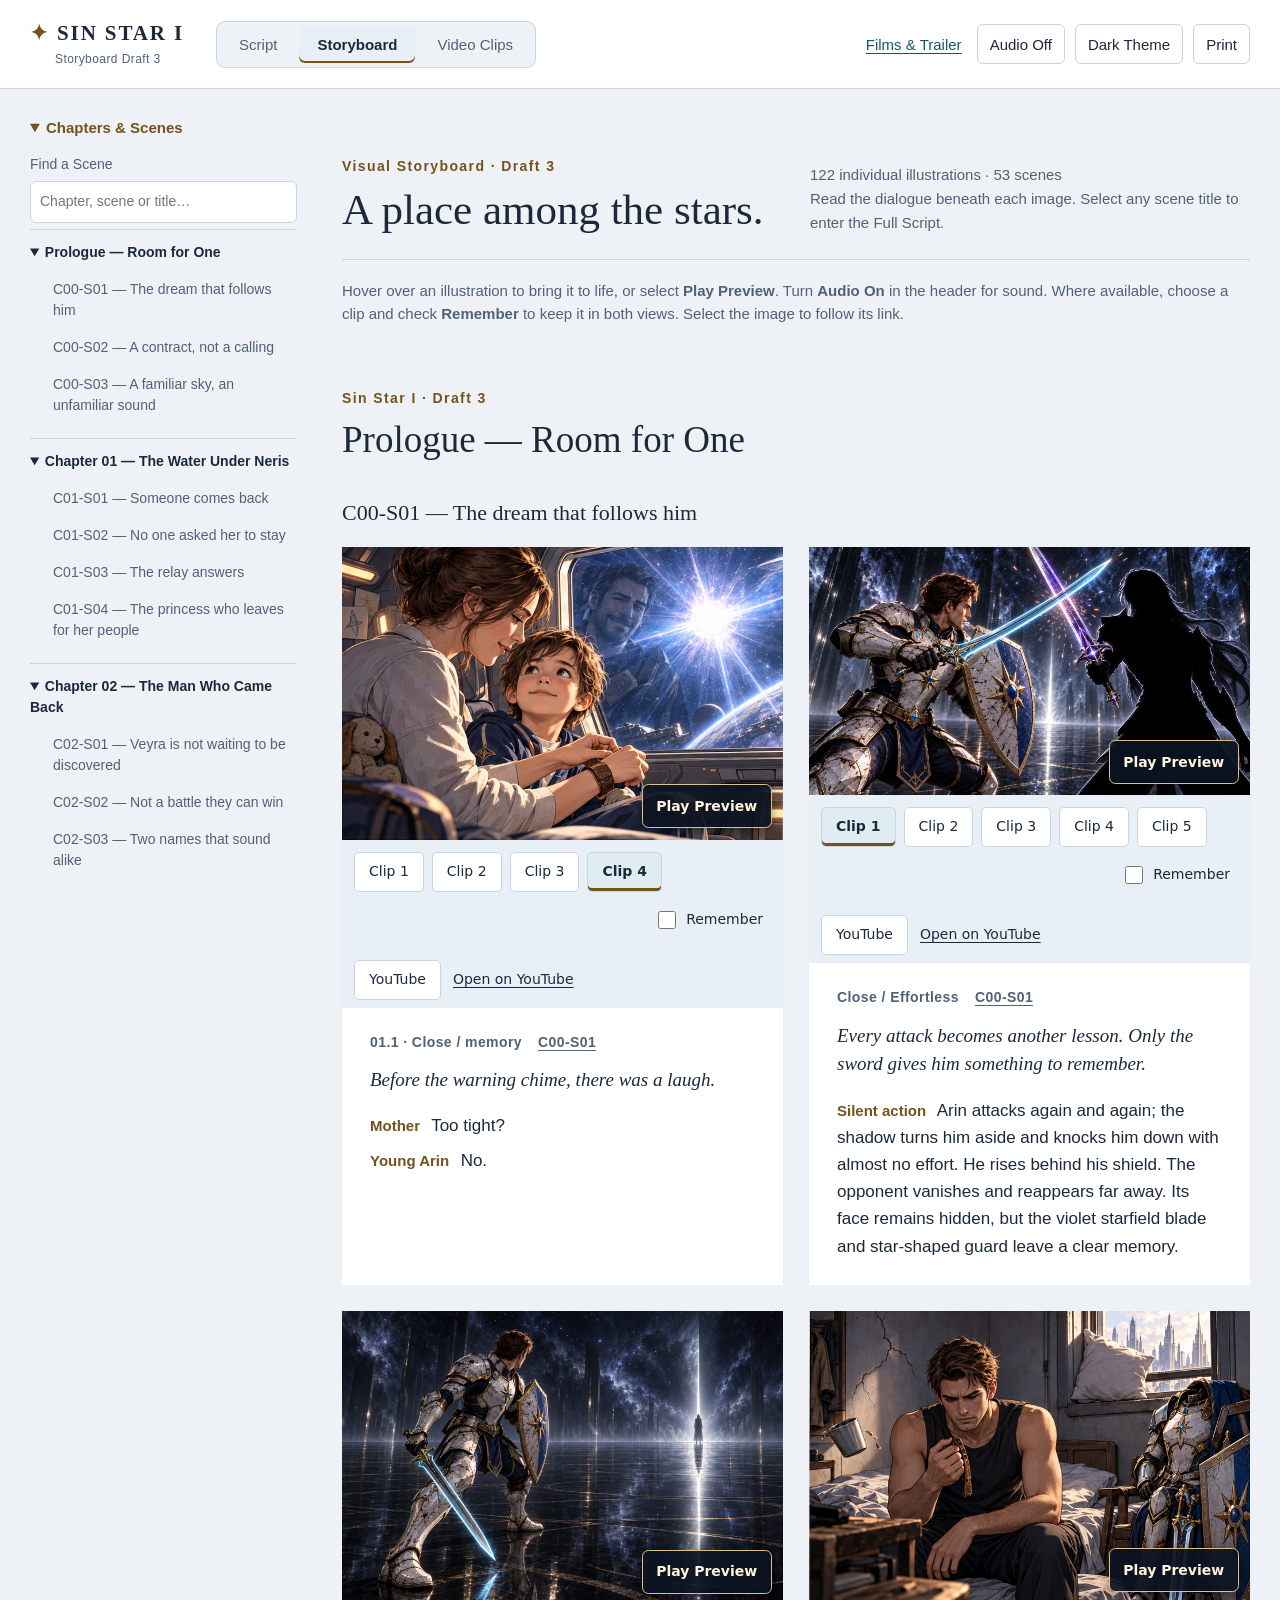
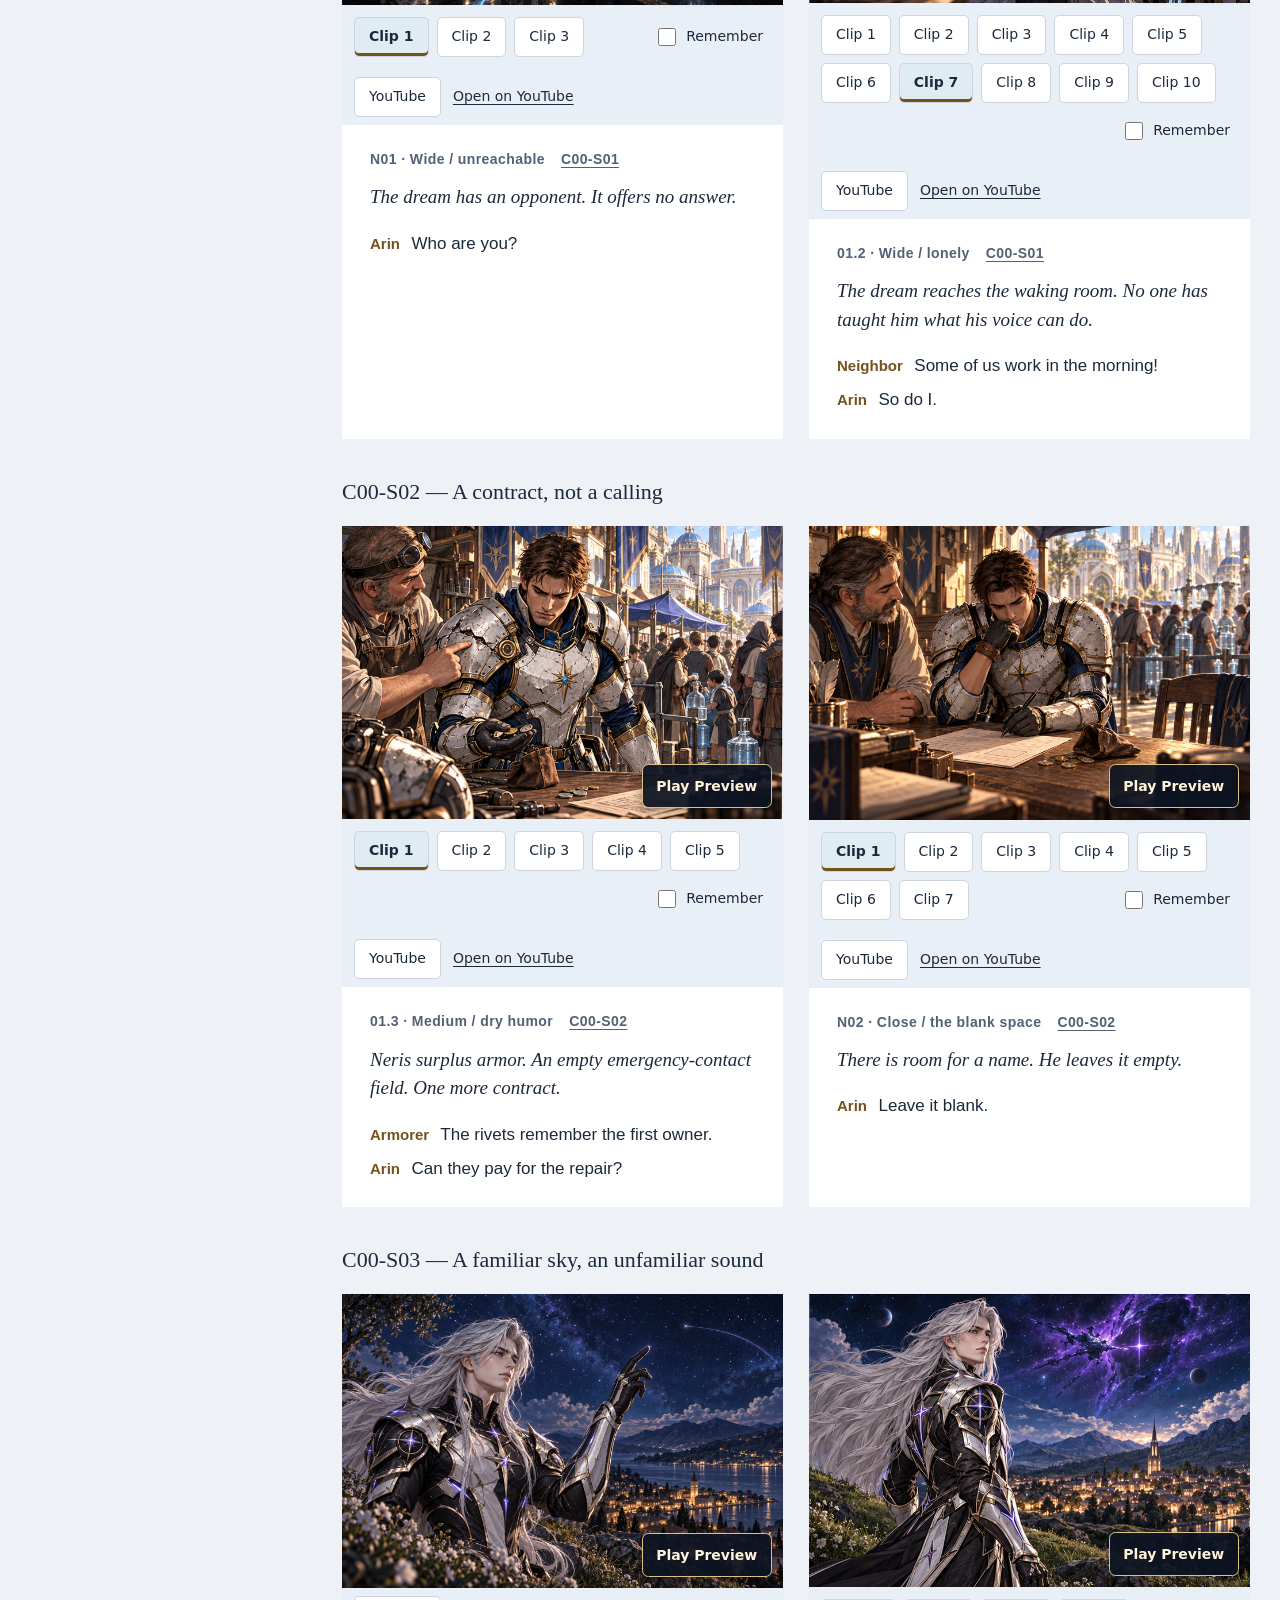
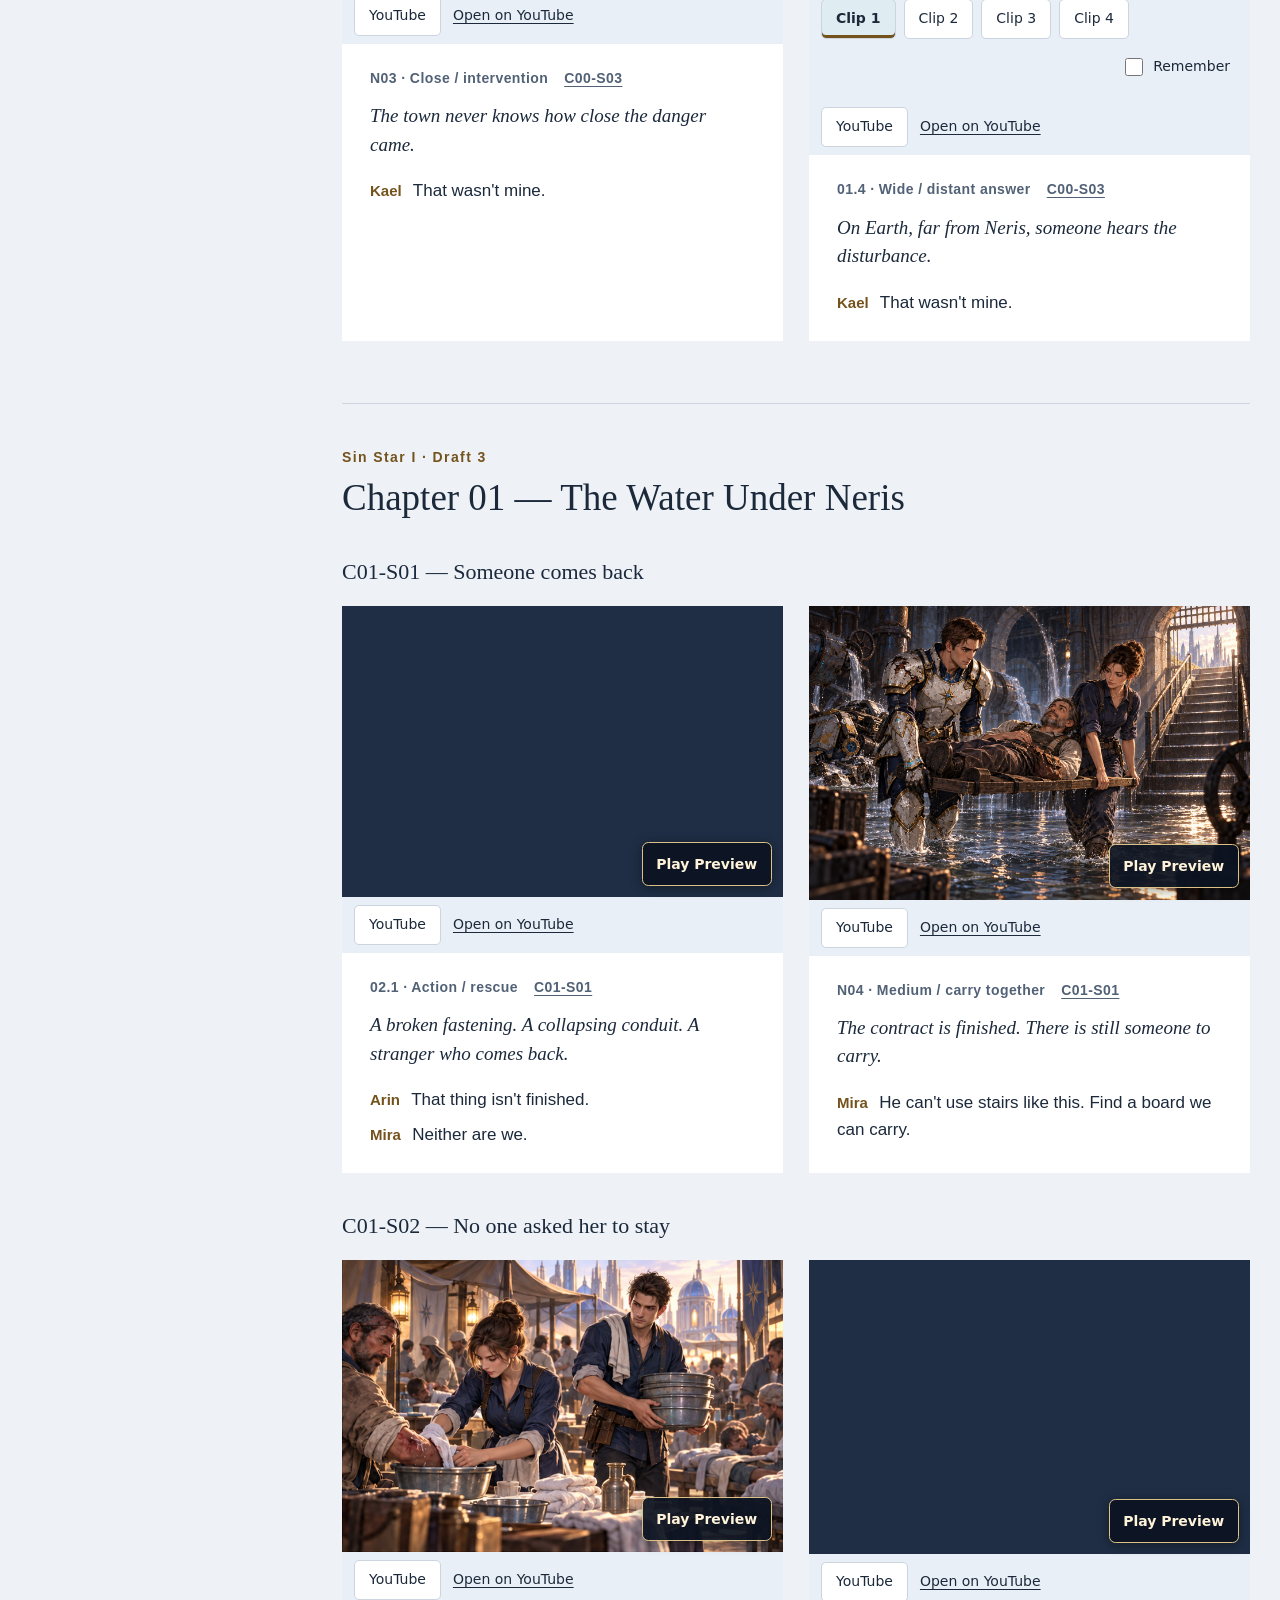
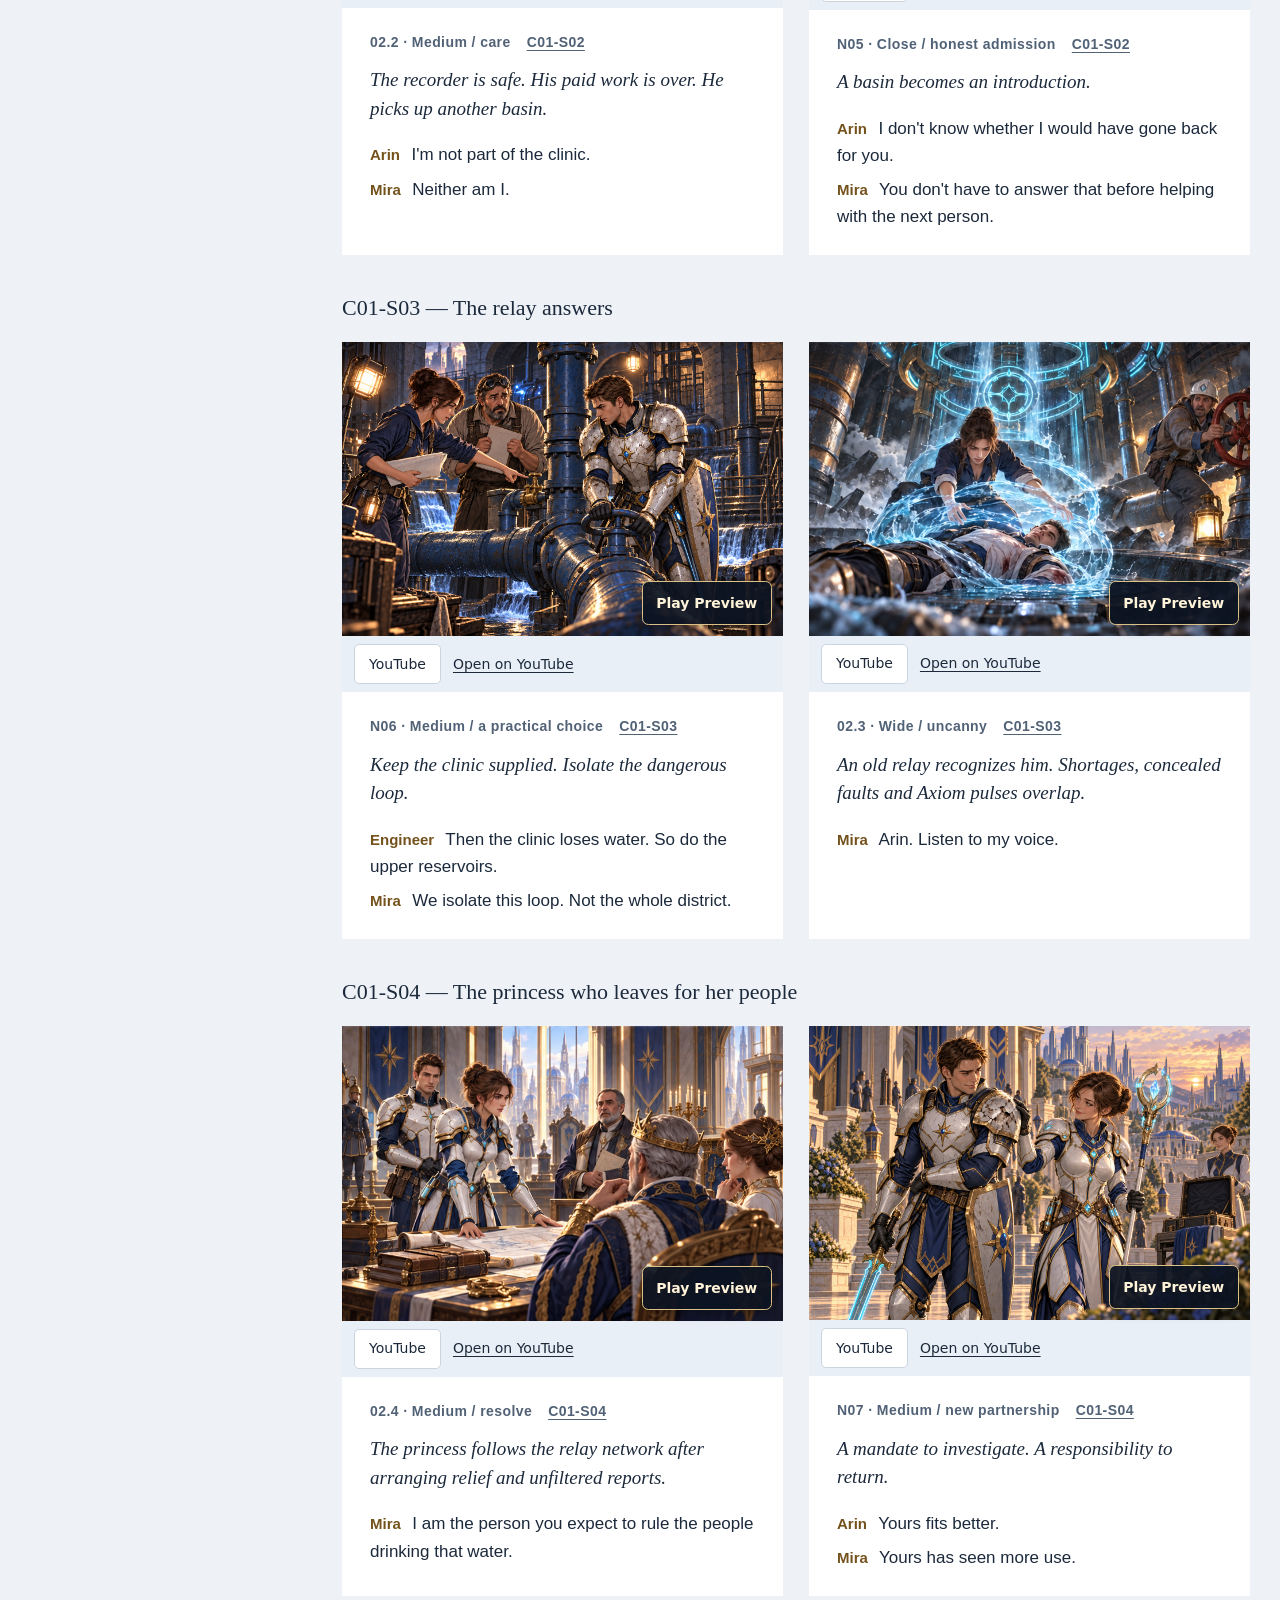
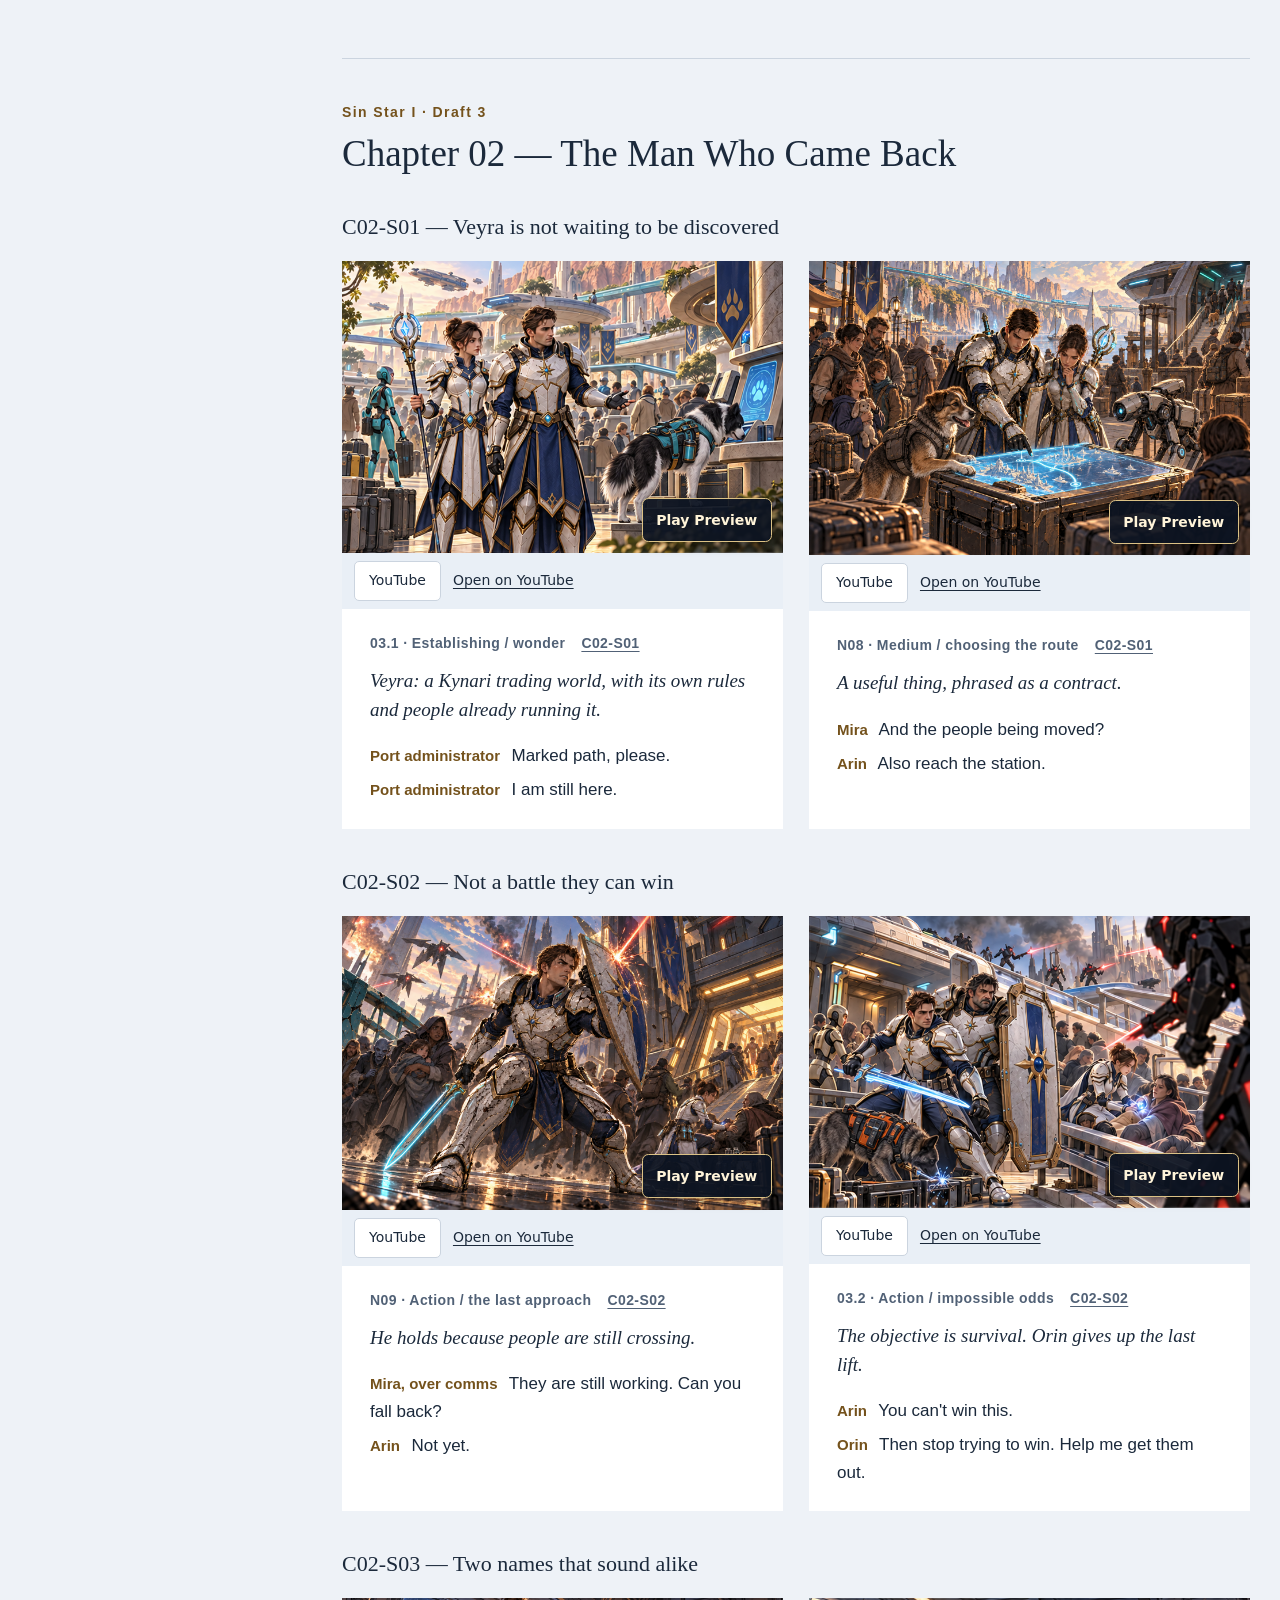
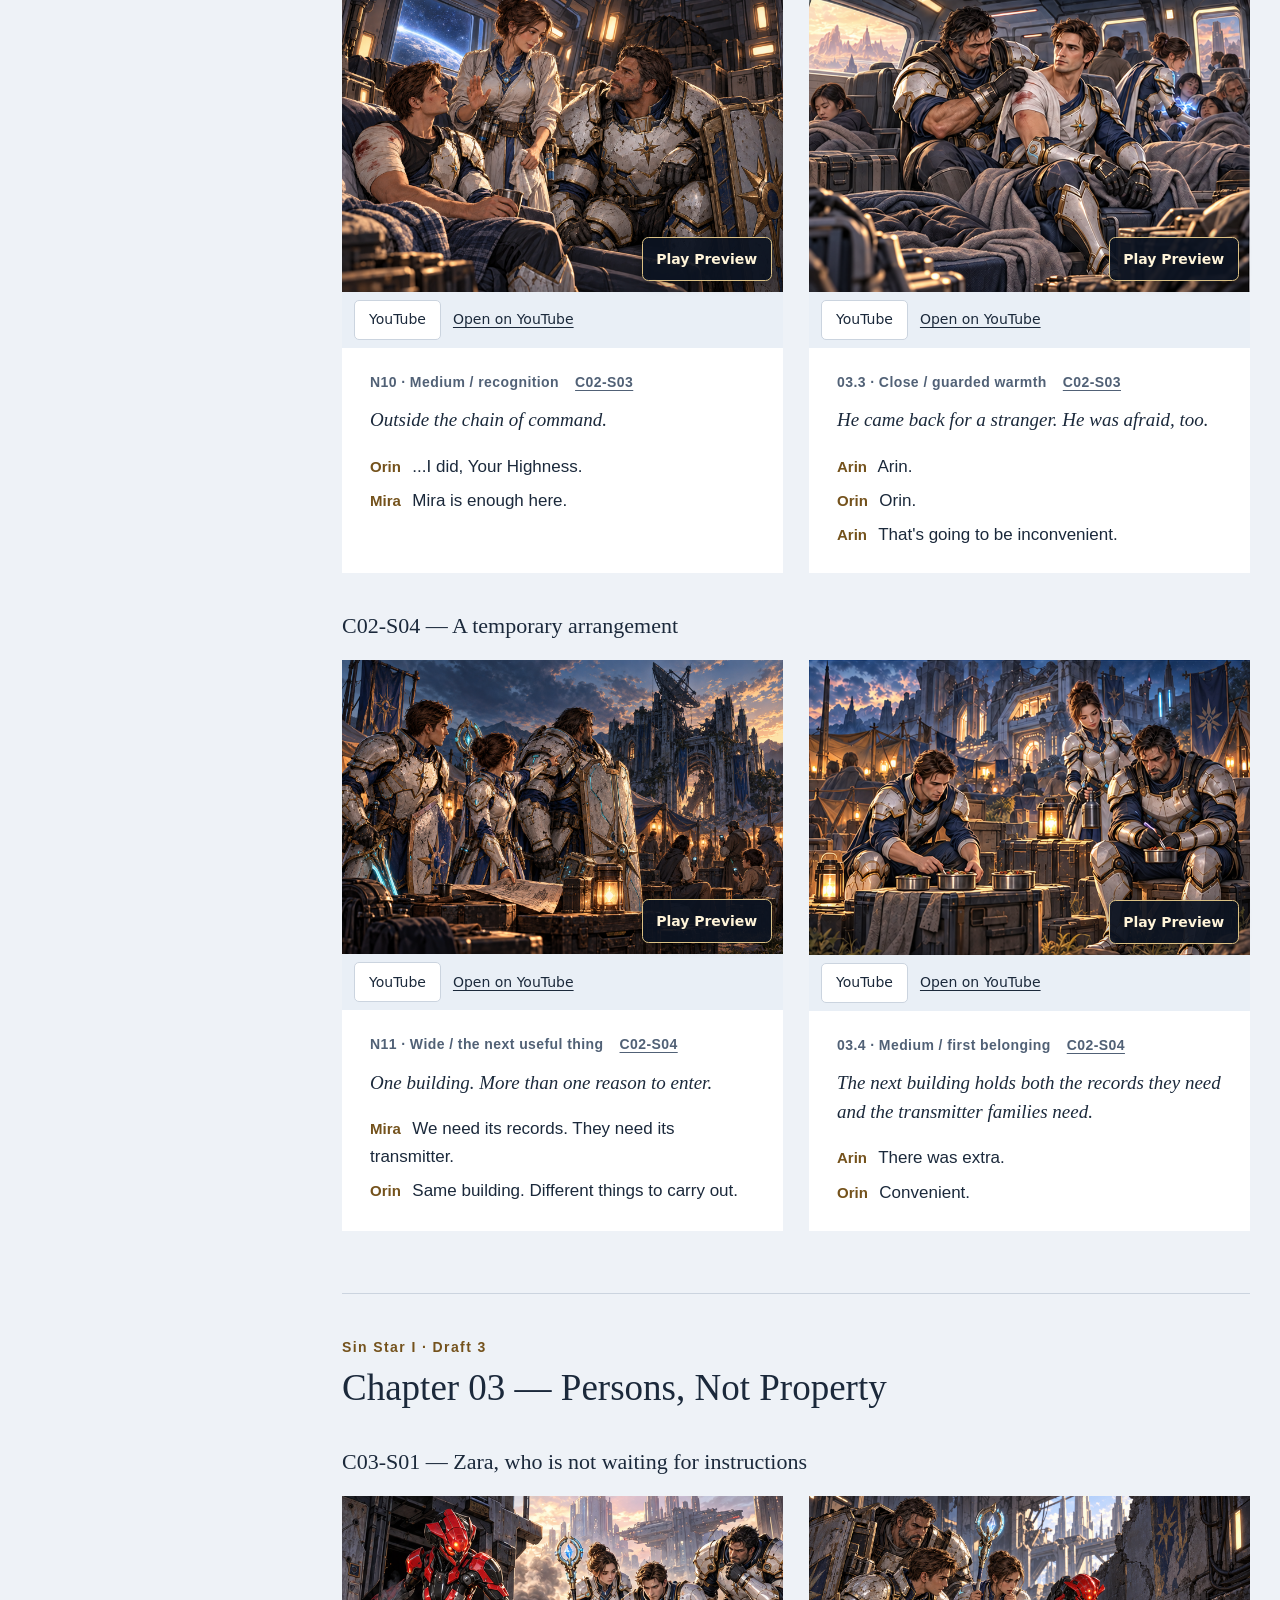
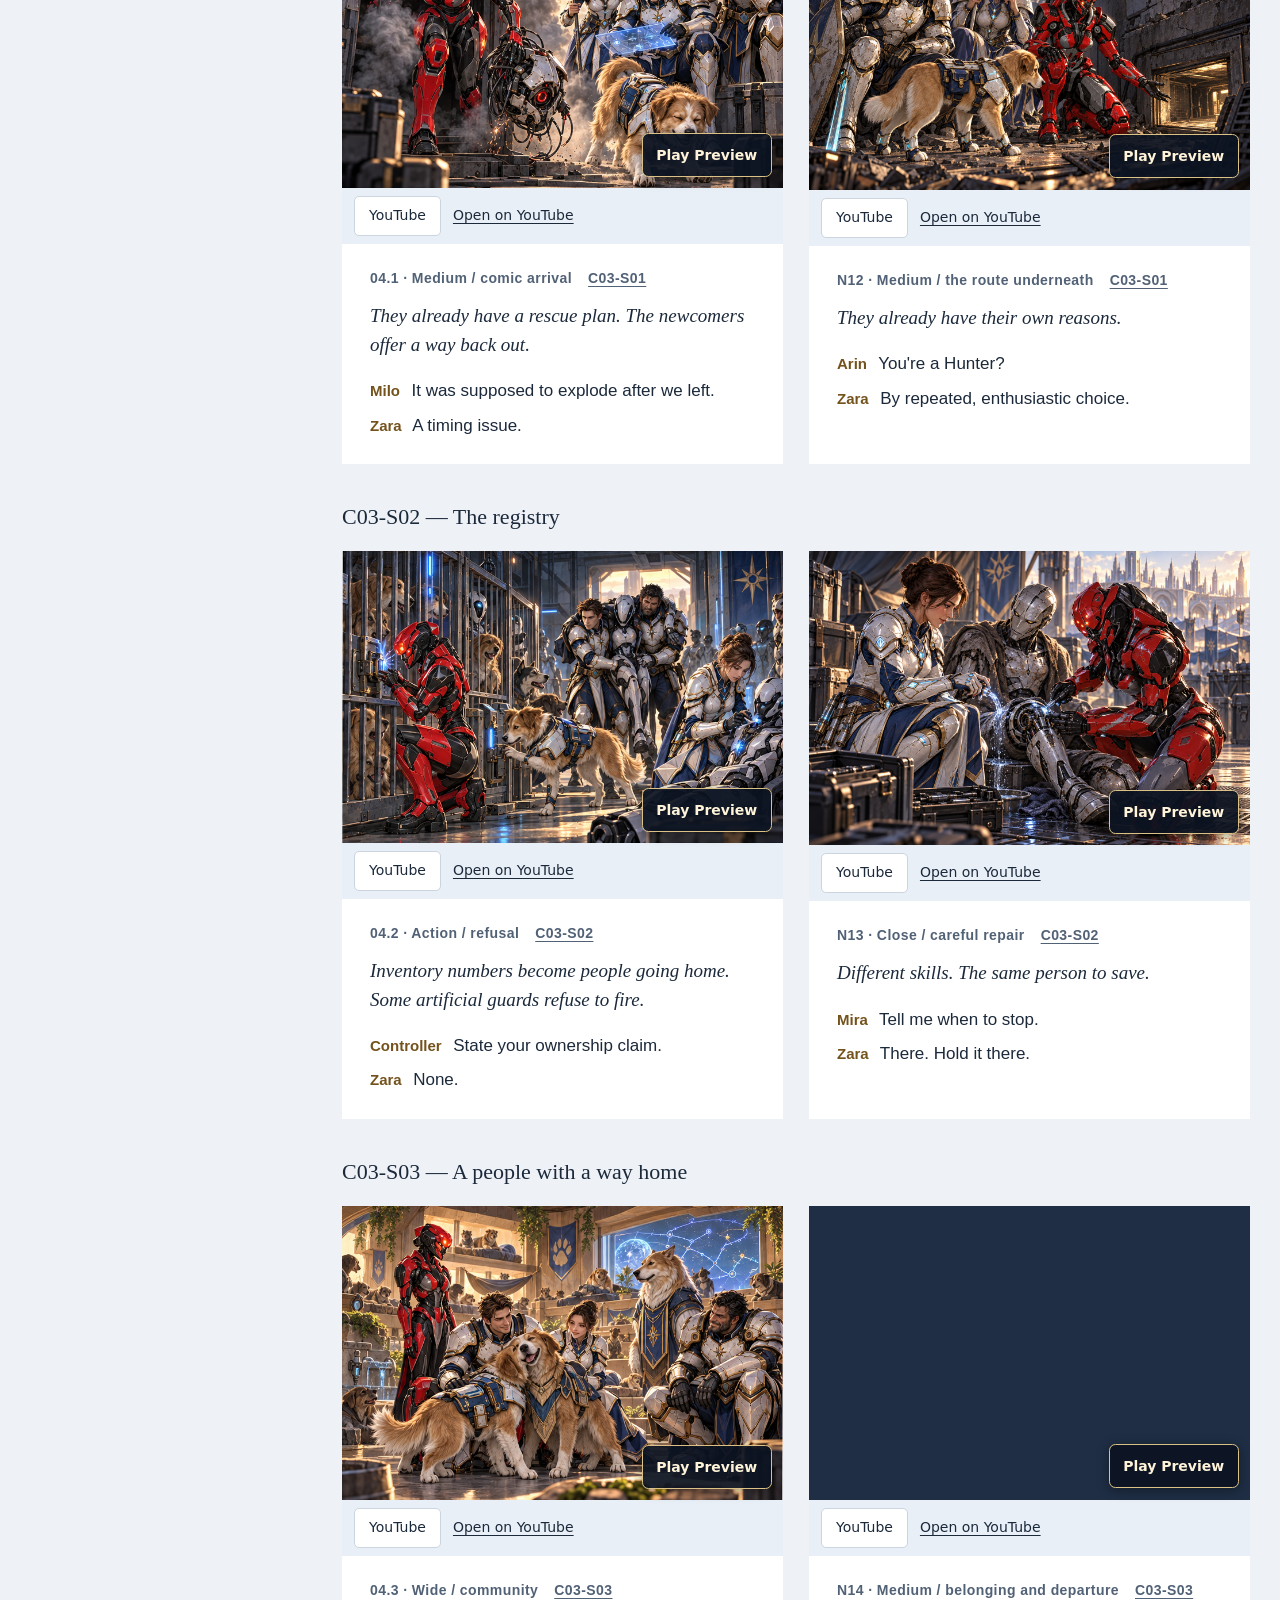
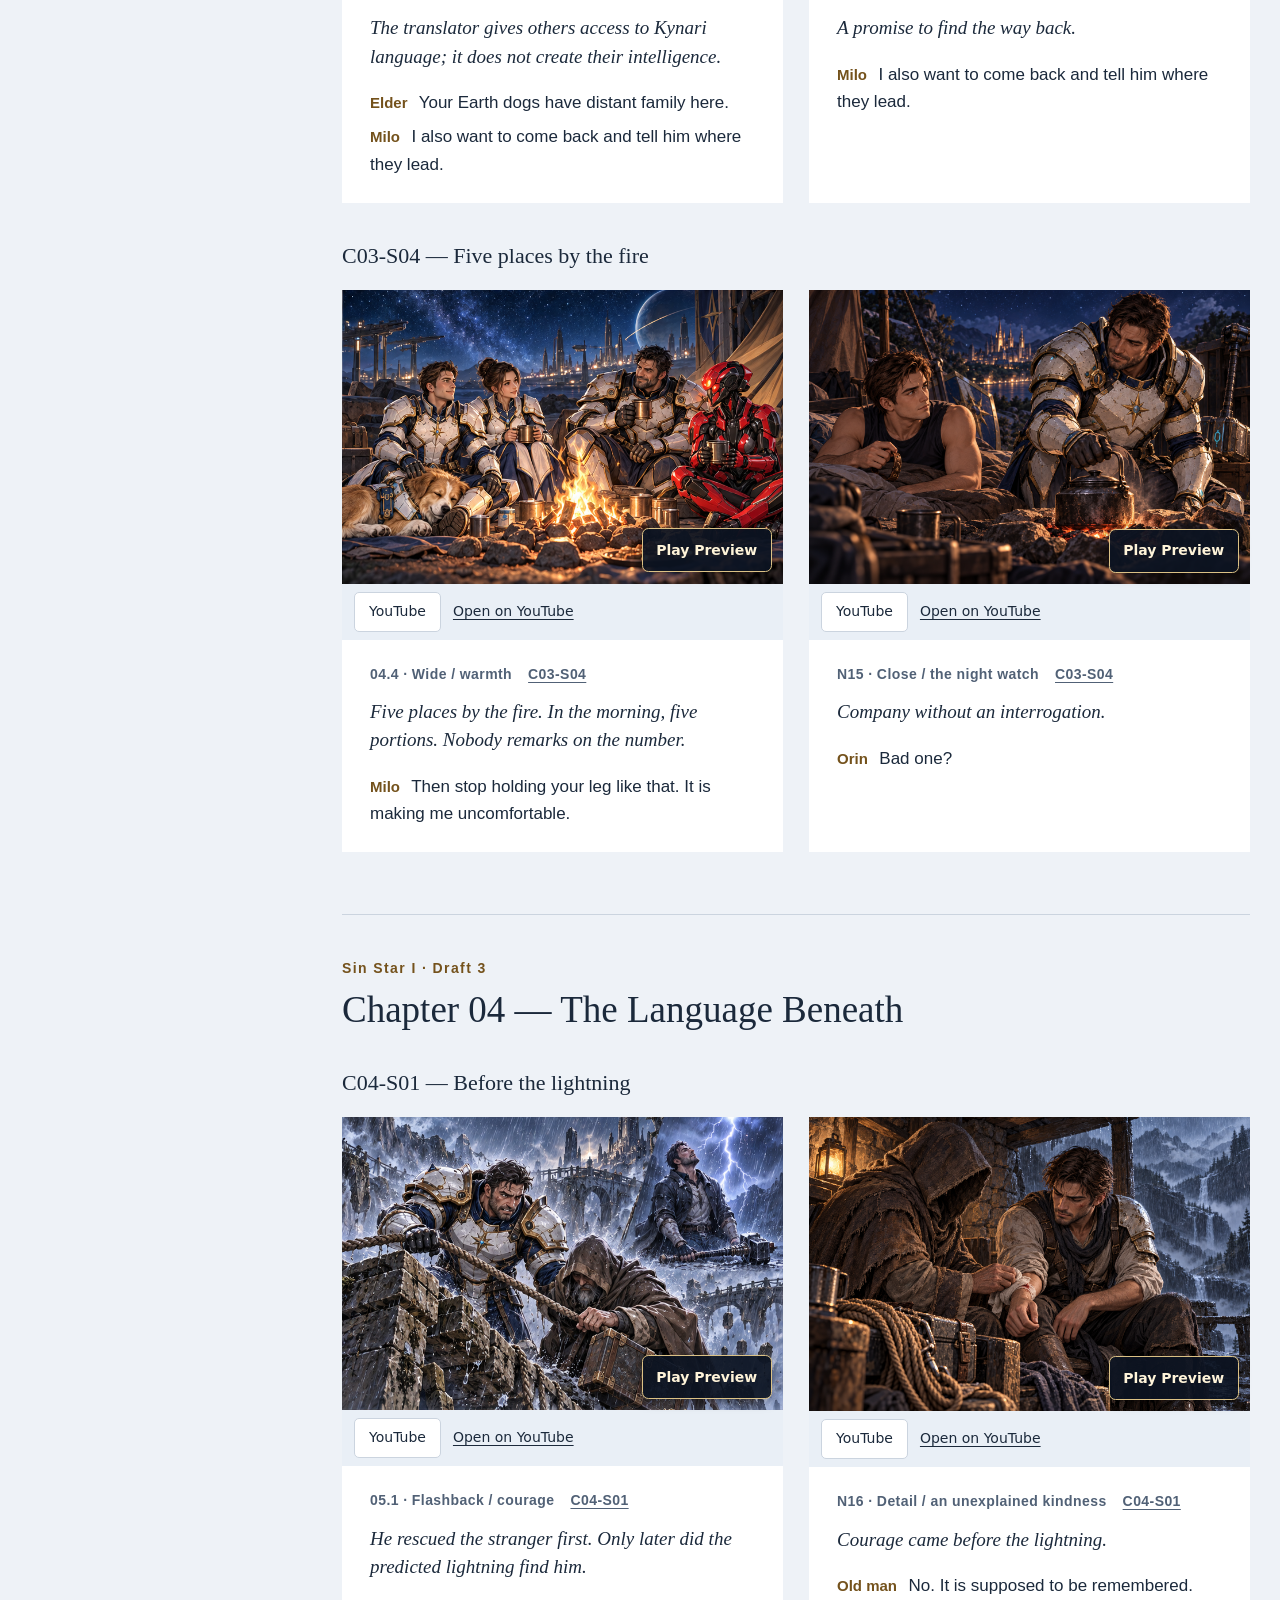
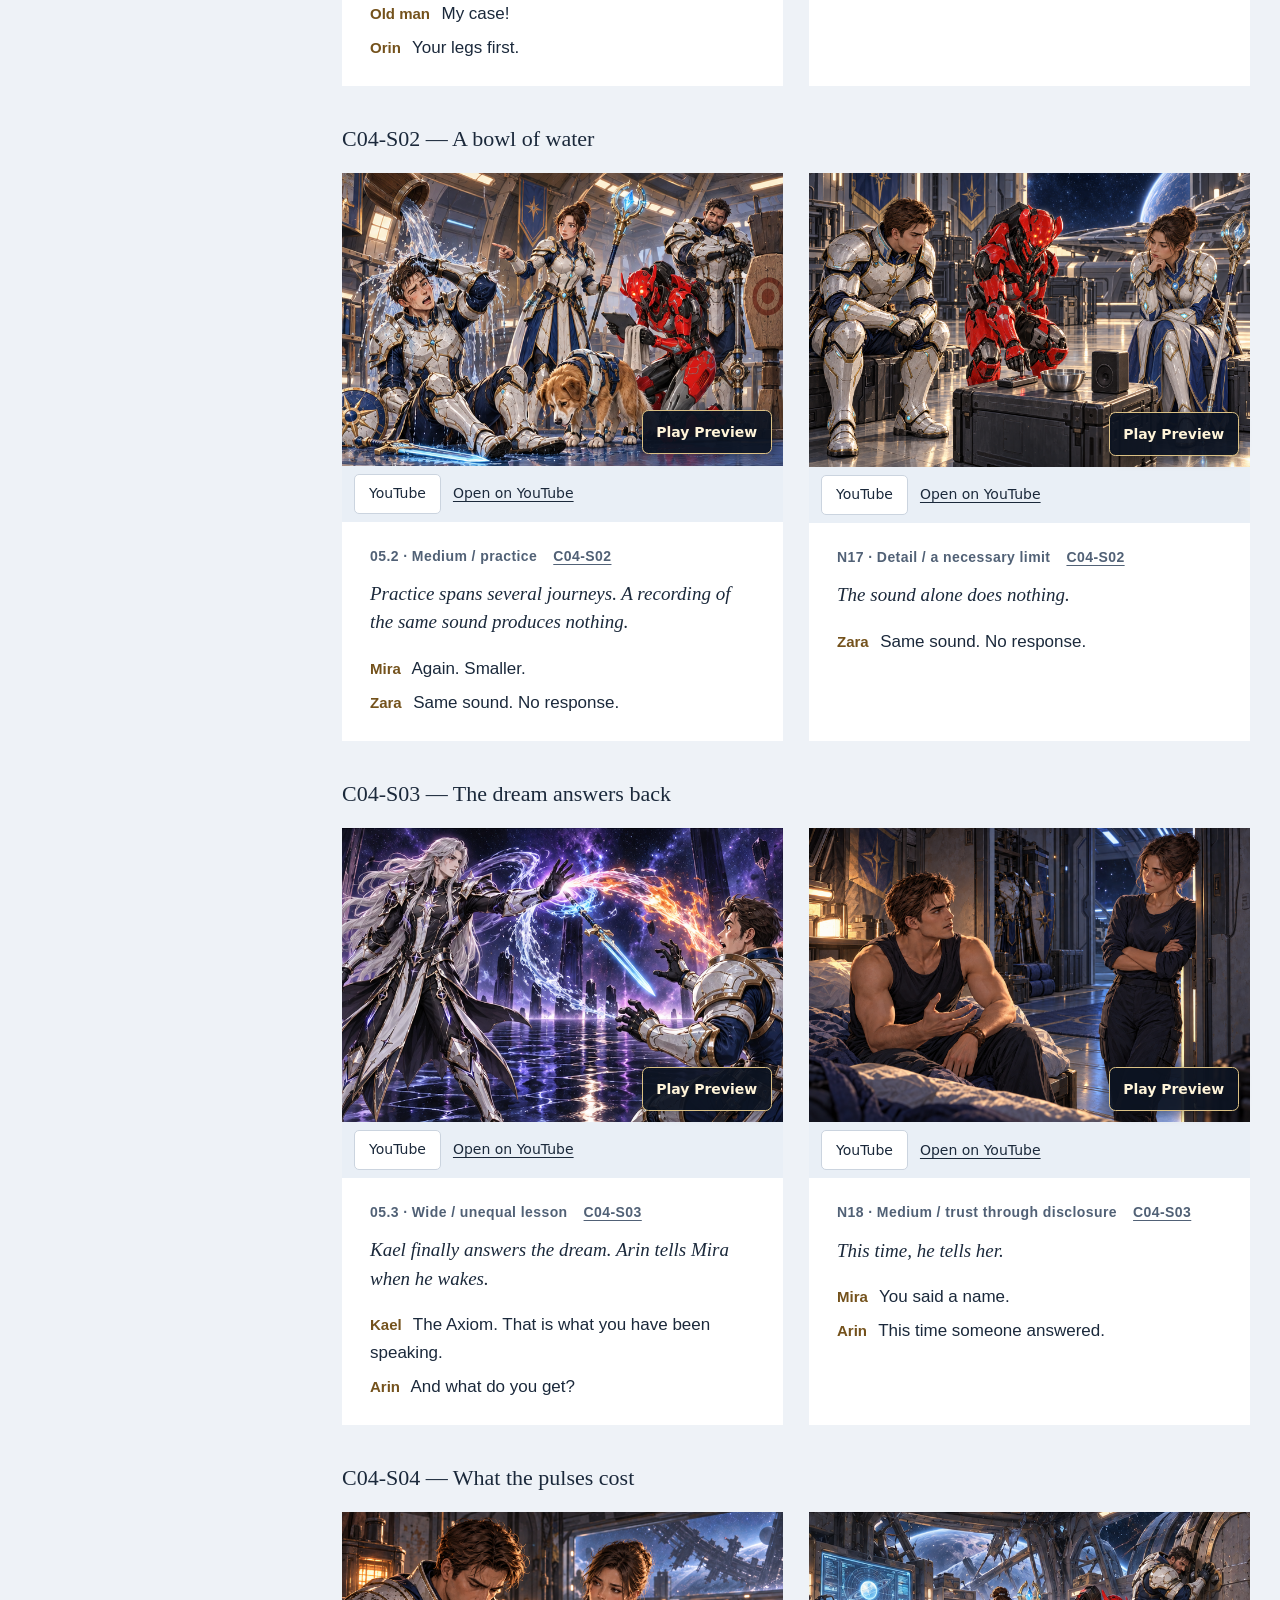
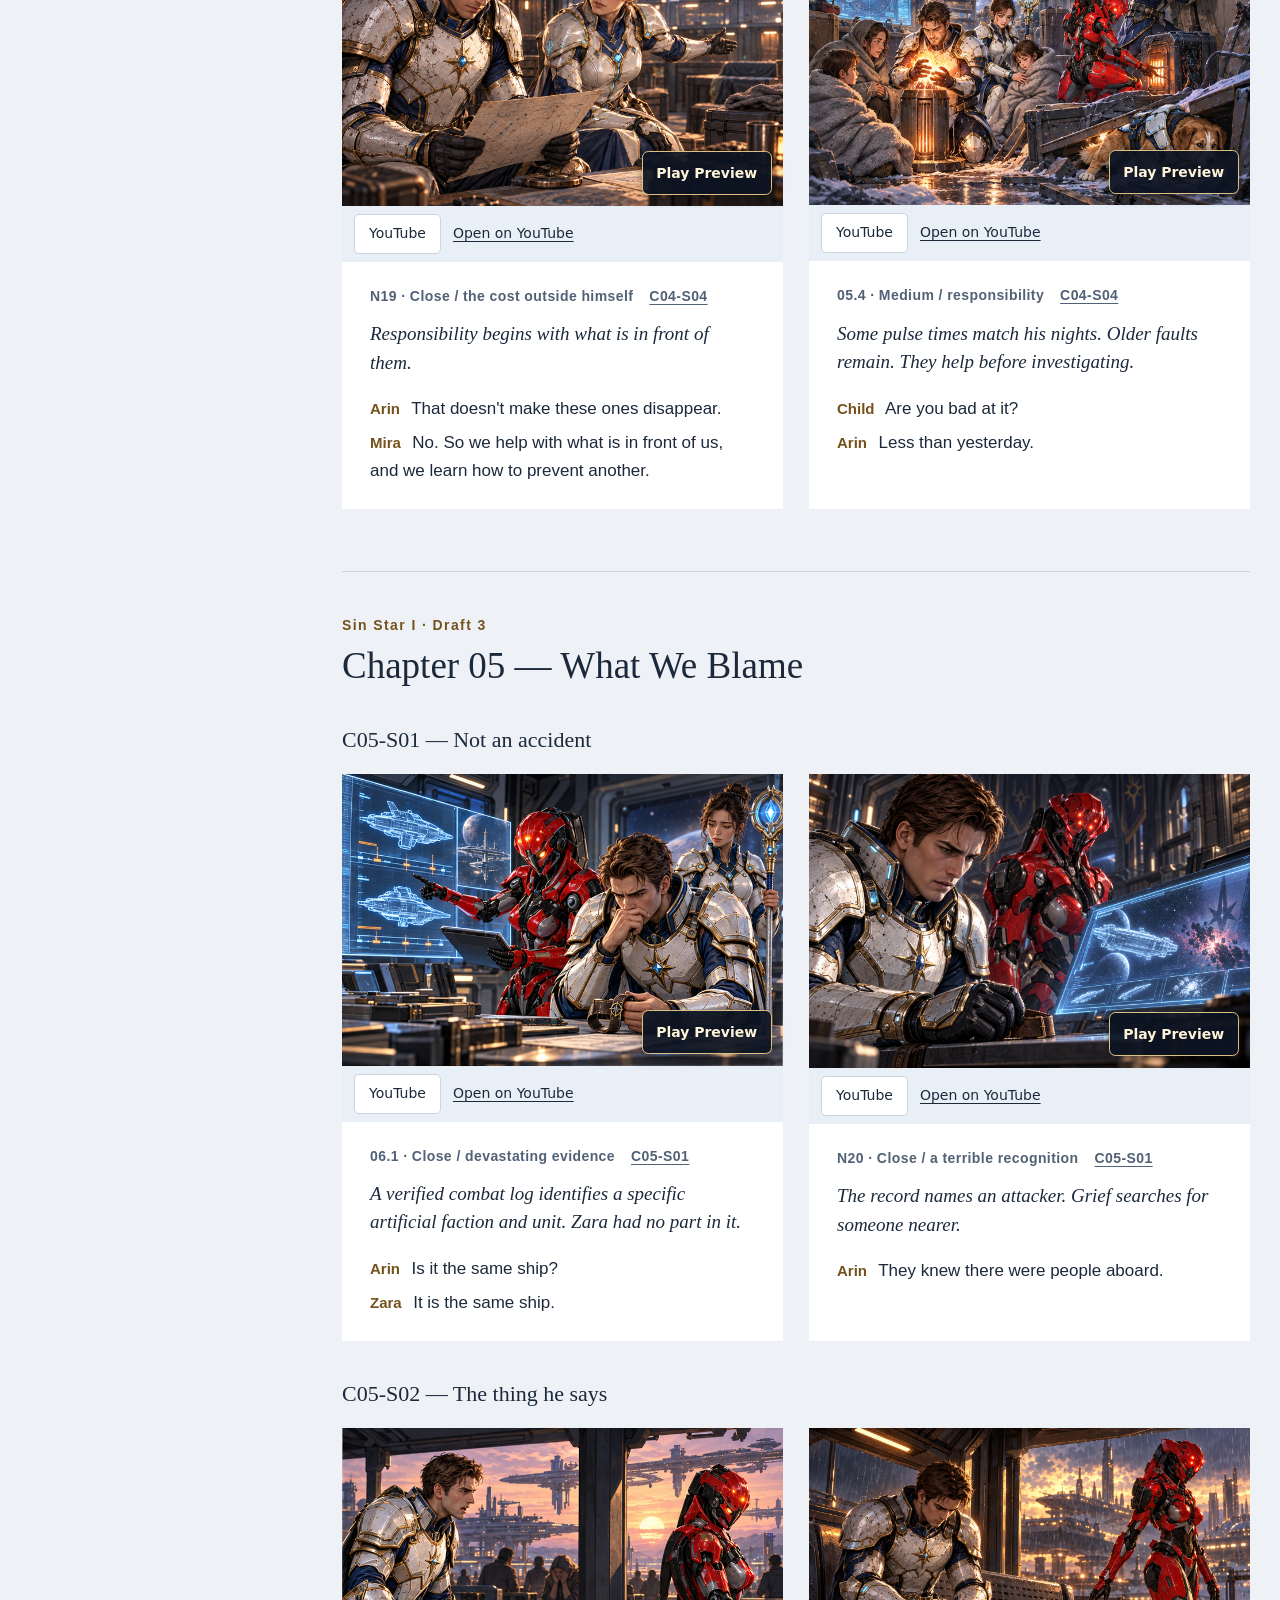
==== commit 735beda6: "Sin and Codex: Enable the three verified YouTube takes Add the confirmed Unlisted Memory, Moving God" ====
--- a/docs/index.html
+++ b/docs/index.html
@@ -2,7 +2,7 @@
 <html lang="en" data-theme="dark"><head><meta charset="utf-8"><meta name="viewport" content="width=device-width,initial-scale=1"><meta name="theme-color" content="#0c1422"><meta name="description" content="Sin Star I Storyboard Draft 3: illustrated scenes, dialogue and full script."><title>Sin Star I · Storyboard Draft 3</title><link rel="icon" href="asset/star.svg"><link rel="stylesheet" href="asset/storyboard.css?v=7a3bbdcacb"><link rel="stylesheet" href="asset/animated-pictures.css?v=7b3fc18de3"><script src="asset/site-theme.js?v=cf83103d5b"></script><link rel="stylesheet" href="asset/site-shell.css?v=9b3733017d"><link rel="canonical" href="https://sincioco.github.io/SinStar_Storyboard/"><meta name="referrer" content="strict-origin-when-cross-origin"><link rel="stylesheet" href="asset/public-pages.css?v=041f214850"></head>
 <body id="top" data-view="storyboard"><a class="skip" href="#story">Skip to the story</a><header class="site-header"><div class="site-header-inner"><a class="site-brand" href="index.html"><span aria-hidden="true">✦</span> SIN STAR I<small>Storyboard Draft 3</small></a><nav class="view-tabs" aria-label="Story views"><a data-view="script" href="Sin-Star-I-Game-Script-v0.2.html">Script</a><a data-view="storyboard" href="index.html" aria-current="page">Storyboard</a><a data-view="clips" href="review.html">Video Clips</a></nav><div class="site-tools"><a href="movies.html">Films &amp; Trailer</a><button id="site-audio-toggle" type="button" aria-pressed="false" hidden>Audio Off</button><button id="site-theme-toggle" type="button" aria-pressed="false" hidden>Dark Theme</button><button id="site-print" type="button" hidden>Print</button></div></div></header>
 <div class="site-layout"><aside class="site-sidebar"><details class="scene-index" id="scene-index" open><summary>Chapters &amp; Scenes</summary><div class="scene-index-body"><div class="scene-filter-tools" hidden><label for="scene-filter">Find a Scene</label><input id="scene-filter" type="search" placeholder="Chapter, scene or title…" autocomplete="off"><p id="scene-filter-status" role="status" aria-live="polite"></p></div><nav aria-label="Chapters and scenes"><details class="scene-nav-group" open><summary><a href="#c00-s01">Prologue — Room for One</a></summary><ul><li><a data-scene-link href="#c00-s01">C00-S01 — The dream that follows him</a></li><li><a data-scene-link href="#c00-s02">C00-S02 — A contract, not a calling</a></li><li><a data-scene-link href="#c00-s03">C00-S03 — A familiar sky, an unfamiliar sound</a></li></ul></details><details class="scene-nav-group" open><summary><a href="#c01-s01">Chapter 01 — The Water Under Neris</a></summary><ul><li><a data-scene-link href="#c01-s01">C01-S01 — Someone comes back</a></li><li><a data-scene-link href="#c01-s02">C01-S02 — No one asked her to stay</a></li><li><a data-scene-link href="#c01-s03">C01-S03 — The relay answers</a></li><li><a data-scene-link href="#c01-s04">C01-S04 — The princess who leaves for her people</a></li></ul></details><details class="scene-nav-group" open><summary><a href="#c02-s01">Chapter 02 — The Man Who Came Back</a></summary><ul><li><a data-scene-link href="#c02-s01">C02-S01 — Veyra is not waiting to be discovered</a></li><li><a data-scene-link href="#c02-s02">C02-S02 — Not a battle they can win</a></li><li><a data-scene-link href="#c02-s03">C02-S03 — Two names that sound alike</a></li><li><a data-scene-link href="#c02-s04">C02-S04 — A temporary arrangement</a></li></ul></details><details class="scene-nav-group" open><summary><a href="#c03-s01">Chapter 03 — Persons, Not Property</a></summary><ul><li><a data-scene-link href="#c03-s01">C03-S01 — Zara, who is not waiting for instructions</a></li><li><a data-scene-link href="#c03-s02">C03-S02 — The registry</a></li><li><a data-scene-link href="#c03-s03">C03-S03 — A people with a way home</a></li><li><a data-scene-link href="#c03-s04">C03-S04 — Five places by the fire</a></li></ul></details><details class="scene-nav-group" open><summary><a href="#c04-s01">Chapter 04 — The Language Beneath</a></summary><ul><li><a data-scene-link href="#c04-s01">C04-S01 — Before the lightning</a></li><li><a data-scene-link href="#c04-s02">C04-S02 — A bowl of water</a></li><li><a data-scene-link href="#c04-s03">C04-S03 — The dream answers back</a></li><li><a data-scene-link href="#c04-s04">C04-S04 — What the pulses cost</a></li></ul></details><details class="scene-nav-group" open><summary><a href="#c05-s01">Chapter 05 — What We Blame</a></summary><ul><li><a data-scene-link href="#c05-s01">C05-S01 — Not an accident</a></li><li><a data-scene-link href="#c05-s02">C05-S02 — The thing he says</a></li><li><a data-scene-link href="#c05-s03">C05-S03 — No one gets erased for convenience</a></li><li><a data-scene-link href="#c05-s04">C05-S04 — An apology without a bargain</a></li><li><a data-scene-link href="#c05-s05">C05-S05 — The Second Dawn</a></li></ul></details><details class="scene-nav-group" open><summary><a href="#c06-s01">Chapter 06 — The Village That Ate</a></summary><ul><li><a data-scene-link href="#c06-s01">C06-S01 — East Valley</a></li><li><a data-scene-link href="#c06-s02">C06-S02 — The house with the repaired door</a></li><li><a data-scene-link href="#c06-s03">C06-S03 — Letters, not permission to pry</a></li><li><a data-scene-link href="#c06-s04">C06-S04 — What the food cost</a></li><li><a data-scene-link href="#c06-s05">C06-S05 — A kingdom cannot be healed by one report</a></li><li><a data-scene-link href="#c06-s06">C06-S06 — Something he can carry differently</a></li></ul></details><details class="scene-nav-group" open><summary><a href="#c07-s01">Chapter 07 — A World Worth Keeping</a></summary><ul><li><a data-scene-link href="#c07-s01">C07-S01 — Earth, briefly</a></li><li><a data-scene-link href="#c07-s02">C07-S02 — The worlds in his notebooks</a></li><li><a data-scene-link href="#c07-s03">C07-S03 — The witness archive</a></li><li><a data-scene-link href="#c07-s04">C07-S04 — The people beside the answer</a></li><li><a data-scene-link href="#c07-s05">C07-S05 — A quiet hour before leaving</a></li></ul></details><details class="scene-nav-group" open><summary><a href="#c08-s01">Chapter 08 — The Door That Listens</a></summary><ul><li><a data-scene-link href="#c08-s01">C08-S01 — A clock to come home to</a></li><li><a data-scene-link href="#c08-s02">C08-S02 — The chamber of two voices</a></li><li><a data-scene-link href="#c08-s03">C08-S03 — The battle he never wins alone</a></li><li><a data-scene-link href="#c08-s04">C08-S04 — Hold</a></li></ul></details><details class="scene-nav-group" open><summary><a href="#c09-s01">Chapter 09 — The Origin</a></summary><ul><li><a data-scene-link href="#c09-s01">C09-S01 — A place someone built</a></li><li><a data-scene-link href="#c09-s02">C09-S02 — The One comes home</a></li><li><a data-scene-link href="#c09-s03">C09-S03 — An imperfect universe refuses</a></li><li><a data-scene-link href="#c09-s04">C09-S04 — Not another Arin</a></li><li><a data-scene-link href="#c09-s05">C09-S05 — Five voices, two speakers</a></li></ul></details><details class="scene-nav-group" open><summary><a href="#e01-s01">Epilogue — The Lives They Kept</a></summary><ul><li><a data-scene-link href="#e01-s01">E01-S01 — What Kael leaves</a></li><li><a data-scene-link href="#e01-s02">E01-S02 — Nothing is fixed just because the sky survived</a></li><li><a data-scene-link href="#e01-s03">E01-S03 — A street in daylight</a></li></ul></details><details class="scene-nav-group" open><summary><a href="#opt-01">Appendix A — Optional party scenes</a></summary><ul><li><a data-scene-link href="#opt-01">OPT-01 — What he remembers besides the fire</a></li><li><a data-scene-link href="#opt-02">OPT-02 — The limit of a healer</a></li><li><a data-scene-link href="#opt-03">OPT-03 — Why Zara stays after the interesting part</a></li><li><a data-scene-link href="#opt-04">OPT-04 — His mother&#x27;s answer</a></li><li><a data-scene-link href="#opt-05">OPT-05 — The map only Milo can read</a></li><li><a data-scene-link href="#opt-06">OPT-06 — A hand offered back</a></li></ul></details></nav><nav class="reference-links" aria-label="Story references"><a href="Sin-Star-I-Game-Script-v0.2.html#sin-star-i">Script Overview</a><a href="Sin-Star-I-Game-Script-v0.2.html#3-cast-and-performance-notes">Cast &amp; Performance Notes</a><a href="index.html#canon">Canon &amp; Notes</a></nav></div></details></aside>
-<main><div class="intro"><div><p class="eyebrow">Visual Storyboard · Draft 3</p><h1>A place among the stars.</h1></div><p>122 individual illustrations · 53 scenes<br>Read the dialogue beneath each image. Select any scene title to enter the Full Script.</p></div><p class="animation-guide">Hover over an illustration to bring it to life, or select <strong>Play Preview</strong>. Turn <strong>Audio On</strong> in the header for sound. Where available, choose a clip and check <strong>Remember</strong> to keep it in both views. Select the image to follow its link.</p><div id="story"><section class="board" id="prologue--room-for-one"><header class="board-head"><div><p class="eyebrow">Sin Star I · Draft 3</p><h2>Prologue — Room for One</h2></div></header><section class="scene" id="c00-s01"><h3><a href="Sin-Star-I-Game-Script-v0.2.html#c00-s01">C00-S01 — The dream that follows him</a></h3><div class="panels"><span id="page-01"></span><figure id="panel-01-1"><div class="animated-picture" data-media-id="panel-01-1" data-default-clip="episode-memory-take2"><div class="picture-stage"><a class="picture" href="asset/images/panel-01-1.png" target="_blank" rel="noopener" aria-label="Open individual illustration: Before the warning chime, there was a laugh."><img src="asset/images/panel-01-1.png?v=3e2473ccc1" alt="Inside a civilian spaceship, a mother&#x27;s hand fastens a worn wrist strap on a young boy; his father&#x27;s smiling face is reflected in the window, beyond which a sudden white flash begins. Tender memory interrupted, no bodies or gore." width="766" height="508" loading="eager" decoding="async"><video data-src="asset/videos/hover/C00-S01 - Close - Memory.mp4?v=29fa7bd453" muted loop playsinline preload="none" aria-hidden="true" tabindex="-1"></video></a><button class="animation-toggle" type="button" data-caption="Before the warning chime, there was a laugh." aria-label="Play Preview: Before the warning chime, there was a laugh." aria-pressed="false" hidden>Play Preview</button><span class="animation-status" role="status" aria-live="polite"></span><div class="youtube-preview"></div></div><div class="clip-choices" role="group" aria-label="Video clip variations" hidden><button type="button" data-clip="panel-01-1" title="The original father line is incorrect; Clip 2 retains partial generated subtitles despite its crop. Clip 4 is a fresh 720p take with correct dialogue and clean sampled frames, with no subtitle-removal crop." data-src="asset/videos/hover/C00-S01 - Close - Memory.mp4?v=29fa7bd453" aria-pressed="false">Clip 1</button><button type="button" data-clip="episode-memory-take1" title="Correct spoken dialogue, but Sin confirmed that the earlier close crop leaves partial generated subtitles visible. Preserved for comparison; superseded by the fresh, uncropped 720p memory take 2." data-src="asset/videos/hover/C00-S01_Clip2 - Close - Memory.mp4?v=6441c01301" aria-pressed="false">Clip 2</button><button type="button" data-clip="episode-white-fire-take1" title="The original father line is incorrect; Clip 2 retains partial generated subtitles despite its crop. Clip 4 is a fresh 720p take with correct dialogue and clean sampled frames, with no subtitle-removal crop." data-src="asset/videos/hover/C00-S01_Clip3 - Close - White Fire.mp4?v=be0e5fb198" aria-pressed="false">Clip 3</button><button disabled type="button" data-clip="episode-memory-take2" title="The original father line is incorrect; Clip 2 retains partial generated subtitles despite its crop. Clip 4 is a fresh 720p take with correct dialogue and clean sampled frames, with no subtitle-removal crop." data-src="asset/videos/hover/C00-S01_Clip4 - Close - Memory.mp4?v=91f9333b41" aria-pressed="false">Clip 4 (not published yet)</button><label><input class="remember-clip" type="checkbox"> Remember</label><span class="clip-save-status" role="status"></span></div><div class="youtube-options" hidden><button class="youtube-option" type="button" hidden>YouTube</button><a class="youtube-link" target="_blank" rel="noopener" hidden>Open on YouTube</a></div></div><figcaption><p class="scene-label"><span>01.1 · Close / memory</span><a href="Sin-Star-I-Game-Script-v0.2.html#c00-s01">C00-S01</a></p><p class="caption">Before the warning chime, there was a laugh.</p><div class="dialogue"><p><strong>Mother</strong> Too tight?</p><p><strong>Young Arin</strong> No.</p></div></figcaption></figure><figure id="new-c00-s01-duel"><div class="animated-picture" data-media-id="new-c00-s01-duel" data-default-clip="new-c00-s01-duel"><div class="picture-stage"><a class="picture" href="asset/images/c00-s01-duel.png" target="_blank" rel="noopener"><img src="asset/images/c00-s01-duel.png?v=09f000c6e4" alt="In the dream hall, Arin battles an unidentified dark silhouette whose distinctive violet starfield sword remains clearly visible. Effortless counters knock Arin down repeatedly; he rises into a guarded crouch before the opponent instantly teleports far away." width="1672" height="941" loading="lazy" decoding="async"><video data-src="asset/videos/hover/C00-S01 - Close - Effortless.mp4?v=1d3055ef2c" muted loop playsinline preload="none" aria-hidden="true" tabindex="-1"></video></a><button class="animation-toggle" type="button" data-caption="Every attack becomes another lesson. Only the sword gives him something to remember." aria-label="Play Preview: Every attack becomes another lesson. Only the sword gives him something to remember." aria-pressed="false" hidden>Play Preview</button><span class="animation-status" role="status" aria-live="polite"></span><div class="youtube-preview"></div></div><div class="clip-choices" role="group" aria-label="Video clip variations" hidden><button type="button" data-clip="new-c00-s01-duel" title="Every attack becomes another lesson. Only the sword gives him something to remember." data-src="asset/videos/hover/C00-S01 - Close - Effortless.mp4?v=1d3055ef2c" aria-pressed="false">Clip 1</button><button type="button" data-clip="new-c00-s01-duel-godlike" title="In the dream, the shadow towers over him. Stone, lightning and fire make resistance feel impossible." data-src="asset/videos/hover/C00-S01_Clip2 - Wide - Godlike.mp4?v=a6c421d907" aria-pressed="false">Clip 2</button><button type="button" data-clip="episode-receding-door-take1" title="Prologue episode — Receding Door" data-src="asset/videos/hover/C00-S01_Clip3 - Wide - Receding Door.mp4?v=880f17c81d" aria-pressed="false">Clip 3</button><button disabled type="button" data-clip="new-c00-s01-duel-moving-godlike" title="Kael advances, lunges and pivots through stone, fire and lightning as Arin dodges and is knocked down." data-src="asset/videos/hover/C00-S01_Clip4 - Wide - Moving Godlike.mp4?v=150de3b06d" aria-pressed="false">Clip 4 (not published yet)</button><button disabled type="button" data-clip="new-c00-s01-duel-teleport-godlike" title="Kael unleashes the moving elemental assault, then shrinks and teleports into the distance while Arin recovers." data-src="asset/videos/hover/C00-S01_Clip5 - Wide - Teleport Godlike.mp4?v=d6e6dc6b45" aria-pressed="false">Clip 5 (not published yet)</button><label><input class="remember-clip" type="checkbox"> Remember</label><span class="clip-save-status" role="status"></span></div><div class="youtube-options" hidden><button class="youtube-option" type="button" hidden>YouTube</button><a class="youtube-link" target="_blank" rel="noopener" hidden>Open on YouTube</a></div></div><figcaption><p class="scene-label"><span>Close / Effortless</span><a href="Sin-Star-I-Game-Script-v0.2.html#c00-s01">C00-S01</a></p><p class="caption">Every attack becomes another lesson. Only the sword gives him something to remember.</p><div class="dialogue"><p><strong>Silent action</strong> Arin attacks again and again; the shadow turns him aside and knocks him down with almost no effort. He rises behind his shield. The opponent vanishes and reappears far away. Its face remains hidden, but the violet starfield blade and star-shaped guard leave a clear memory.</p></div></figcaption></figure>
+<main><div class="intro"><div><p class="eyebrow">Visual Storyboard · Draft 3</p><h1>A place among the stars.</h1></div><p>122 individual illustrations · 53 scenes<br>Read the dialogue beneath each image. Select any scene title to enter the Full Script.</p></div><p class="animation-guide">Hover over an illustration to bring it to life, or select <strong>Play Preview</strong>. Turn <strong>Audio On</strong> in the header for sound. Where available, choose a clip and check <strong>Remember</strong> to keep it in both views. Select the image to follow its link.</p><div id="story"><section class="board" id="prologue--room-for-one"><header class="board-head"><div><p class="eyebrow">Sin Star I · Draft 3</p><h2>Prologue — Room for One</h2></div></header><section class="scene" id="c00-s01"><h3><a href="Sin-Star-I-Game-Script-v0.2.html#c00-s01">C00-S01 — The dream that follows him</a></h3><div class="panels"><span id="page-01"></span><figure id="panel-01-1"><div class="animated-picture" data-media-id="panel-01-1" data-default-clip="episode-memory-take2"><div class="picture-stage"><a class="picture" href="asset/images/panel-01-1.png" target="_blank" rel="noopener" aria-label="Open individual illustration: Before the warning chime, there was a laugh."><img src="asset/images/panel-01-1.png?v=3e2473ccc1" alt="Inside a civilian spaceship, a mother&#x27;s hand fastens a worn wrist strap on a young boy; his father&#x27;s smiling face is reflected in the window, beyond which a sudden white flash begins. Tender memory interrupted, no bodies or gore." width="766" height="508" loading="eager" decoding="async"><video data-src="asset/videos/hover/C00-S01 - Close - Memory.mp4?v=29fa7bd453" muted loop playsinline preload="none" aria-hidden="true" tabindex="-1"></video></a><button class="animation-toggle" type="button" data-caption="Before the warning chime, there was a laugh." aria-label="Play Preview: Before the warning chime, there was a laugh." aria-pressed="false" hidden>Play Preview</button><span class="animation-status" role="status" aria-live="polite"></span><div class="youtube-preview"></div></div><div class="clip-choices" role="group" aria-label="Video clip variations" hidden><button type="button" data-clip="panel-01-1" title="The original father line is incorrect; Clip 2 retains partial generated subtitles despite its crop. Clip 4 is a fresh 720p take with correct dialogue and clean sampled frames, with no subtitle-removal crop." data-src="asset/videos/hover/C00-S01 - Close - Memory.mp4?v=29fa7bd453" aria-pressed="false">Clip 1</button><button type="button" data-clip="episode-memory-take1" title="Correct spoken dialogue, but Sin confirmed that the earlier close crop leaves partial generated subtitles visible. Preserved for comparison; superseded by the fresh, uncropped 720p memory take 2." data-src="asset/videos/hover/C00-S01_Clip2 - Close - Memory.mp4?v=6441c01301" aria-pressed="false">Clip 2</button><button type="button" data-clip="episode-white-fire-take1" title="The original father line is incorrect; Clip 2 retains partial generated subtitles despite its crop. Clip 4 is a fresh 720p take with correct dialogue and clean sampled frames, with no subtitle-removal crop." data-src="asset/videos/hover/C00-S01_Clip3 - Close - White Fire.mp4?v=be0e5fb198" aria-pressed="false">Clip 3</button><button type="button" data-clip="episode-memory-take2" title="The original father line is incorrect; Clip 2 retains partial generated subtitles despite its crop. Clip 4 is a fresh 720p take with correct dialogue and clean sampled frames, with no subtitle-removal crop." data-src="asset/videos/hover/C00-S01_Clip4 - Close - Memory.mp4?v=91f9333b41" aria-pressed="false">Clip 4</button><label><input class="remember-clip" type="checkbox"> Remember</label><span class="clip-save-status" role="status"></span></div><div class="youtube-options" hidden><button class="youtube-option" type="button" hidden>YouTube</button><a class="youtube-link" target="_blank" rel="noopener" hidden>Open on YouTube</a></div></div><figcaption><p class="scene-label"><span>01.1 · Close / memory</span><a href="Sin-Star-I-Game-Script-v0.2.html#c00-s01">C00-S01</a></p><p class="caption">Before the warning chime, there was a laugh.</p><div class="dialogue"><p><strong>Mother</strong> Too tight?</p><p><strong>Young Arin</strong> No.</p></div></figcaption></figure><figure id="new-c00-s01-duel"><div class="animated-picture" data-media-id="new-c00-s01-duel" data-default-clip="new-c00-s01-duel"><div class="picture-stage"><a class="picture" href="asset/images/c00-s01-duel.png" target="_blank" rel="noopener"><img src="asset/images/c00-s01-duel.png?v=09f000c6e4" alt="In the dream hall, Arin battles an unidentified dark silhouette whose distinctive violet starfield sword remains clearly visible. Effortless counters knock Arin down repeatedly; he rises into a guarded crouch before the opponent instantly teleports far away." width="1672" height="941" loading="lazy" decoding="async"><video data-src="asset/videos/hover/C00-S01 - Close - Effortless.mp4?v=1d3055ef2c" muted loop playsinline preload="none" aria-hidden="true" tabindex="-1"></video></a><button class="animation-toggle" type="button" data-caption="Every attack becomes another lesson. Only the sword gives him something to remember." aria-label="Play Preview: Every attack becomes another lesson. Only the sword gives him something to remember." aria-pressed="false" hidden>Play Preview</button><span class="animation-status" role="status" aria-live="polite"></span><div class="youtube-preview"></div></div><div class="clip-choices" role="group" aria-label="Video clip variations" hidden><button type="button" data-clip="new-c00-s01-duel" title="Every attack becomes another lesson. Only the sword gives him something to remember." data-src="asset/videos/hover/C00-S01 - Close - Effortless.mp4?v=1d3055ef2c" aria-pressed="false">Clip 1</button><button type="button" data-clip="new-c00-s01-duel-godlike" title="In the dream, the shadow towers over him. Stone, lightning and fire make resistance feel impossible." data-src="asset/videos/hover/C00-S01_Clip2 - Wide - Godlike.mp4?v=a6c421d907" aria-pressed="false">Clip 2</button><button type="button" data-clip="episode-receding-door-take1" title="Prologue episode — Receding Door" data-src="asset/videos/hover/C00-S01_Clip3 - Wide - Receding Door.mp4?v=880f17c81d" aria-pressed="false">Clip 3</button><button type="button" data-clip="new-c00-s01-duel-moving-godlike" title="Kael advances, lunges and pivots through stone, fire and lightning as Arin dodges and is knocked down." data-src="asset/videos/hover/C00-S01_Clip4 - Wide - Moving Godlike.mp4?v=150de3b06d" aria-pressed="false">Clip 4</button><button type="button" data-clip="new-c00-s01-duel-teleport-godlike" title="Kael unleashes the moving elemental assault, then shrinks and teleports into the distance while Arin recovers." data-src="asset/videos/hover/C00-S01_Clip5 - Wide - Teleport Godlike.mp4?v=d6e6dc6b45" aria-pressed="false">Clip 5</button><label><input class="remember-clip" type="checkbox"> Remember</label><span class="clip-save-status" role="status"></span></div><div class="youtube-options" hidden><button class="youtube-option" type="button" hidden>YouTube</button><a class="youtube-link" target="_blank" rel="noopener" hidden>Open on YouTube</a></div></div><figcaption><p class="scene-label"><span>Close / Effortless</span><a href="Sin-Star-I-Game-Script-v0.2.html#c00-s01">C00-S01</a></p><p class="caption">Every attack becomes another lesson. Only the sword gives him something to remember.</p><div class="dialogue"><p><strong>Silent action</strong> Arin attacks again and again; the shadow turns him aside and knocks him down with almost no effort. He rises behind his shield. The opponent vanishes and reappears far away. Its face remains hidden, but the violet starfield blade and star-shaped guard leave a clear memory.</p></div></figcaption></figure>
 <figure id="new-c00-s01-dream"><div class="animated-picture" data-media-id="new-c00-s01-dream" data-default-clip="new-c00-s01-dream"><div class="picture-stage"><a class="picture" href="asset/images/c00-s01-dream.png" target="_blank" rel="noopener" aria-label="Open individual illustration: The dream has an opponent. It offers no answer."><img src="asset/images/c00-s01-dream.png?v=4b2cf5b0c8" alt="The dream has an opponent. It offers no answer. Wide / unreachable" width="1536" height="1024" loading="lazy" decoding="async"><video data-src="asset/videos/hover/C00-S01 - Wide - Unreachable.mp4?v=1f9a94a5be" muted loop playsinline preload="none" aria-hidden="true" tabindex="-1"></video></a><button class="animation-toggle" type="button" data-caption="The dream has an opponent. It offers no answer." aria-label="Play Preview: The dream has an opponent. It offers no answer." aria-pressed="false" hidden>Play Preview</button><span class="animation-status" role="status" aria-live="polite"></span><div class="youtube-preview"></div></div><div class="clip-choices" role="group" aria-label="Video clip variations" hidden><button type="button" data-clip="new-c00-s01-dream" title="The dream has an opponent. It offers no answer." data-src="asset/videos/hover/C00-S01 - Wide - Unreachable.mp4?v=1f9a94a5be" aria-pressed="false">Clip 1</button><button type="button" data-clip="episode-who-are-you-take1" title="Prologue episode — Who Are You" data-src="asset/videos/hover/C00-S01_Clip2 - Wide - Who Are You.mp4?v=ac1e42e496" aria-pressed="false">Clip 2</button><button type="button" data-clip="episode-unspoken-sound-take1" title="Prologue episode — Unspoken Sound" data-src="asset/videos/hover/C00-S01_Clip3 - Wide - Unspoken Sound.mp4?v=ce4c42cba7" aria-pressed="false">Clip 3</button><label><input class="remember-clip" type="checkbox"> Remember</label><span class="clip-save-status" role="status"></span></div><div class="youtube-options" hidden><button class="youtube-option" type="button" hidden>YouTube</button><a class="youtube-link" target="_blank" rel="noopener" hidden>Open on YouTube</a></div></div><figcaption><p class="scene-label"><span>N01 · Wide / unreachable</span><a href="Sin-Star-I-Game-Script-v0.2.html#c00-s01">C00-S01</a></p><p class="caption">The dream has an opponent. It offers no answer.</p><div class="dialogue"><p><strong>Arin</strong> Who are you?</p></div></figcaption></figure><figure id="panel-01-2"><div class="animated-picture" data-media-id="panel-01-2" data-default-clip="episode-wake-take4"><div class="picture-stage"><a class="picture" href="asset/images/panel-01-2.png" target="_blank" rel="noopener" aria-label="Open individual illustration: The dream reaches the waking room. No one has taught him what his voice can do."><img src="asset/images/panel-01-2.png?v=cda82846e6" alt="Adult Arin wakes alone in cheap lodging, dark undershirt, armor on a chair. A cup slides by itself; a hairline crack climbs the plaster. He clutches the same ordinary wrist strap. An unused pillow is wedged into a rattling window." width="767" height="508" loading="lazy" decoding="async"><video data-src="asset/videos/hover/C00-S01 - Wide - Lonely.mp4?v=94aebd2a4d" muted loop playsinline preload="none" aria-hidden="true" tabindex="-1"></video></a><button class="animation-toggle" type="button" data-caption="The dream reaches the waking room. No one has taught him what his voice can do." aria-label="Play Preview: The dream reaches the waking room. No one has taught him what his voice can do." aria-pressed="false" hidden>Play Preview</button><span class="animation-status" role="status" aria-live="polite"></span><div class="youtube-preview"></div></div><div class="clip-choices" role="group" aria-label="Video clip variations" hidden><button type="button" data-clip="panel-01-2" title="The dream reaches the waking room. No one has taught him what his voice can do." data-src="asset/videos/hover/C00-S01 - Wide - Lonely.mp4?v=94aebd2a4d" aria-pressed="false">Clip 1</button><button type="button" data-clip="episode-one-pillow-take1" title="Prologue episode — One Pillow" data-src="asset/videos/hover/C00-S01_Clip2 - Wide - One Pillow.mp4?v=d15457a0b5" aria-pressed="false">Clip 2</button><button type="button" data-clip="episode-ledger-strap-take1" title="Prologue episode — Ledger Strap" data-src="asset/videos/hover/C00-S01_Clip3 - Wide - Ledger Strap.mp4?v=473db464a9" aria-pressed="false">Clip 3</button><button type="button" data-clip="episode-wake-take2" title="Retained earlier take: correct words, but the opening is subdued. Superseded in the episode by the requested nightmare scream in take 3." data-src="asset/videos/hover/C00-S01_Clip4 - Wide - Wake.mp4?v=4b8783ed52" aria-pressed="false">Clip 4</button><button type="button" data-clip="episode-wake-take1" title="Retained alternate: incorrectly speaks No softly and So do I tired and dry before the three correct lines. Do not use in the episode. Generated captions removed by a close crop." data-src="asset/videos/hover/C00-S01_Clip5 - Wide - Wake.mp4?v=159baed95c" aria-pressed="false">Clip 5</button><button type="button" data-clip="episode-wake-take3" title="Retained stronger outburst. Sin requested a still longer Nooooooooooo and visible horror from an asleep starting pose. Superseded by the next performance; original footage retained." data-src="asset/videos/hover/C00-S01_Clip6 - Wide - Wake.mp4?v=57bab4b03a" aria-pressed="false">Clip 6</button><button type="button" data-clip="episode-wake-take4" title="Prologue episode — Wake" data-src="asset/videos/hover/C00-S01_Clip7 - Wide - Wake.mp4?v=ef9a3597b1" aria-pressed="false">Clip 7</button><button type="button" data-clip="episode-wake-take5" title="New 720p face-reference take. Isolated opening ASR identifies sustained NOOOOOOO over 0.00–4.66 seconds; full-shot ASR matches both follow-up lines. Sampled frames show a prolonged distressed open-mouth scream, then alert breathing. Same bedroom and approved swept-back chestnut hairstyle retained. LTX generated bottom captions; raw source preserved, delivery cropped to 1088x612 and resized to 1280x720. Sin clarified that lying in bed is also acceptable; sitting upright is not required. Original generated audio retained. Sin rejected the acting as a deliberate performance; retained for comparison. Next take must portray involuntary fear and grief from reliving his parents&#x27; deaths." data-src="asset/videos/hover/C00-S01_Clip8 - Wide - Wake.mp4?v=b8c0f71b41" aria-pressed="false">Clip 8</button><button type="button" data-clip="episode-wake-take6" title="Preserved unsuccessful attempt. Starts asleep but rises into an upright scream despite the lying-down direction, with a camera-facing recovery. Opening-only ASR identifies a prolonged No (0.00-3.68 seconds). Tail ASR includes the neighbor line followed by unwanted additional words and then So do I; wording is not approved. Twenty-four sampled frames contain no captions. Native 1280x720 output, original audio retained. Retained for comparison; not selected for the episode." data-src="asset/videos/hover/C00-S01_Clip9 - Wide - Wake.mp4?v=64bfc4647c" aria-pressed="false">Clip 9</button><button type="button" data-clip="episode-wake-take7" title="Revised intimate close-up using the approved 4K head sheet. Sampled frames show the cry beginning with eyes shut, a head recoil against the pillow, then a tearful distressed recovery while remaining reclined. No upright torso pose or broad arm display. Full-shot ASR identifies all three intended lines with no extra words; opening-only ASR identifies sustained NOOOOOOO over 0.00-3.00 seconds. Automatic exact match differs only in the elongated vowel count. Twenty-four sampled frames contain no captions. Native 1280x720, 24 fps; original LTX audio and raw render retained without additional crop. Sin approved this performance as perfect on September 27, 2026. Preserve it as the waking-scene acting reference. Previous takes and assembled episode preserved." data-src="asset/videos/hover/C00-S01_Clip10 - Close - Wake.mp4?v=f1a1525286" aria-pressed="false">Clip 10</button><label><input class="remember-clip" type="checkbox"> Remember</label><span class="clip-save-status" role="status"></span></div><div class="youtube-options" hidden><button class="youtube-option" type="button" hidden>YouTube</button><a class="youtube-link" target="_blank" rel="noopener" hidden>Open on YouTube</a></div></div><figcaption><p class="scene-label"><span>01.2 · Wide / lonely</span><a href="Sin-Star-I-Game-Script-v0.2.html#c00-s01">C00-S01</a></p><p class="caption">The dream reaches the waking room. No one has taught him what his voice can do.</p><div class="dialogue"><p><strong>Neighbor</strong> Some of us work in the morning!</p><p><strong>Arin</strong> So do I.</p></div></figcaption></figure></div></section><section class="scene" id="c00-s02"><h3><a href="Sin-Star-I-Game-Script-v0.2.html#c00-s02">C00-S02 — A contract, not a calling</a></h3><div class="panels"><figure id="panel-01-3"><div class="animated-picture" data-media-id="panel-01-3" data-default-clip="panel-01-3"><div class="picture-stage"><a class="picture" href="asset/images/panel-01-3.png" target="_blank" rel="noopener" aria-label="Open individual illustration: Neris surplus armor. An empty emergency-contact field. One more contract."><img src="asset/images/panel-01-3.png?v=8c83420af4" alt="At a Neris repair stall, adult Arin in battered surplus white navy gold armor counts a few coins while a practical armorer points to his cracked shoulder rivet. Contract papers and a public water queue behind him." width="766" height="510" loading="lazy" decoding="async"><video data-src="asset/videos/hover/C00-S02 - Medium - Dry Humor.mp4?v=0eff0921b5" muted loop playsinline preload="none" aria-hidden="true" tabindex="-1"></video></a><button class="animation-toggle" type="button" data-caption="Neris surplus armor. An empty emergency-contact field. One more contract." aria-label="Play Preview: Neris surplus armor. An empty emergency-contact field. One more contract." aria-pressed="false" hidden>Play Preview</button><span class="animation-status" role="status" aria-live="polite"></span><div class="youtube-preview"></div></div><div class="clip-choices" role="group" aria-label="Video clip variations" hidden><button type="button" data-clip="panel-01-3" title="Neris surplus armor. An empty emergency-contact field. One more contract." data-src="asset/videos/hover/C00-S02 - Medium - Dry Humor.mp4?v=0eff0921b5" aria-pressed="false">Clip 1</button><button type="button" data-clip="episode-neris-issue-take1" title="Prologue episode — Neris Issue" data-src="asset/videos/hover/C00-S02_Clip2 - Medium - Neris Issue.mp4?v=82653d6fde" aria-pressed="false">Clip 2</button><button type="button" data-clip="episode-proper-work-take1" title="Prologue episode — Proper Work" data-src="asset/videos/hover/C00-S02_Clip3 - Medium - Proper Work.mp4?v=b42815050d" aria-pressed="false">Clip 3</button><button type="button" data-clip="episode-ration-shared-take1" title="Prologue episode — Ration Shared" data-src="asset/videos/hover/C00-S02_Clip4 - Wide - Ration Shared.mp4?v=6ef04568cb" aria-pressed="false">Clip 4</button><button type="button" data-clip="episode-wrong-district-take1" title="Prologue episode — Wrong District" data-src="asset/videos/hover/C00-S02_Clip5 - Wide - Wrong District.mp4?v=967c24597c" aria-pressed="false">Clip 5</button><label><input class="remember-clip" type="checkbox"> Remember</label><span class="clip-save-status" role="status"></span></div><div class="youtube-options" hidden><button class="youtube-option" type="button" hidden>YouTube</button><a class="youtube-link" target="_blank" rel="noopener" hidden>Open on YouTube</a></div></div><figcaption><p class="scene-label"><span>01.3 · Medium / dry humor</span><a href="Sin-Star-I-Game-Script-v0.2.html#c00-s02">C00-S02</a></p><p class="caption">Neris surplus armor. An empty emergency-contact field. One more contract.</p><div class="dialogue"><p><strong>Armorer</strong> The rivets remember the first owner.</p><p><strong>Arin</strong> Can they pay for the repair?</p></div></figcaption></figure><figure id="new-c00-s02-contract"><div class="animated-picture" data-media-id="new-c00-s02-contract" data-default-clip="new-c00-s02-contract"><div class="picture-stage"><a class="picture" href="asset/images/c00-s02-contract.png" target="_blank" rel="noopener" aria-label="Open individual illustration: There is room for a name. He leaves it empty."><img src="asset/images/c00-s02-contract.png?v=dbc33e68b1" alt="There is room for a name. He leaves it empty. Close / the blank space" width="1536" height="1024" loading="lazy" decoding="async"><video data-src="asset/videos/hover/C00-S02 - Close - The Blank Space.mp4?v=277c4944af" muted loop playsinline preload="none" aria-hidden="true" tabindex="-1"></video></a><button class="animation-toggle" type="button" data-caption="There is room for a name. He leaves it empty." aria-label="Play Preview: There is room for a name. He leaves it empty." aria-pressed="false" hidden>Play Preview</button><span class="animation-status" role="status" aria-live="polite"></span><div class="youtube-preview"></div></div><div class="clip-choices" role="group" aria-label="Video clip variations" hidden><button type="button" data-clip="new-c00-s02-contract" title="There is room for a name. He leaves it empty." data-src="asset/videos/hover/C00-S02 - Close - The Blank Space.mp4?v=277c4944af" aria-pressed="false">Clip 1</button><button type="button" data-clip="episode-contract-take1" title="Prologue episode — Contract" data-src="asset/videos/hover/C00-S02_Clip2 - Close - Contract.mp4?v=aa4008ea0e" aria-pressed="false">Clip 2</button><button type="button" data-clip="episode-recovery-fee-take1" title="Prologue episode — Recovery Fee" data-src="asset/videos/hover/C00-S02_Clip3 - Close - Recovery Fee.mp4?v=83e3eff461" aria-pressed="false">Clip 3</button><button type="button" data-clip="episode-and-the-crew-take1" title="Prologue episode — And The Crew" data-src="asset/videos/hover/C00-S02_Clip4 - Close - And The Crew.mp4?v=85d8c707f1" aria-pressed="false">Clip 4</button><button type="button" data-clip="episode-group-contracts-take1" title="Prologue episode — Group Contracts" data-src="asset/videos/hover/C00-S02_Clip5 - Close - Group Contracts.mp4?v=a89b9fac7e" aria-pressed="false">Clip 5</button><button type="button" data-clip="episode-join-a-group-take1" title="Prologue episode — Join A Group" data-src="asset/videos/hover/C00-S02_Clip6 - Close - Join A Group.mp4?v=ccbf5c8864" aria-pressed="false">Clip 6</button><button type="button" data-clip="episode-leave-it-blank-take1" title="Prologue episode — Leave It Blank" data-src="asset/videos/hover/C00-S02_Clip7 - Close - Leave It Blank.mp4?v=4c3f339005" aria-pressed="false">Clip 7</button><label><input class="remember-clip" type="checkbox"> Remember</label><span class="clip-save-status" role="status"></span></div><div class="youtube-options" hidden><button class="youtube-option" type="button" hidden>YouTube</button><a class="youtube-link" target="_blank" rel="noopener" hidden>Open on YouTube</a></div></div><figcaption><p class="scene-label"><span>N02 · Close / the blank space</span><a href="Sin-Star-I-Game-Script-v0.2.html#c00-s02">C00-S02</a></p><p class="caption">There is room for a name. He leaves it empty.</p><div class="dialogue"><p><strong>Arin</strong> Leave it blank.</p></div></figcaption></figure></div></section><section class="scene" id="c00-s03"><h3><a href="Sin-Star-I-Game-Script-v0.2.html#c00-s03">C00-S03 — A familiar sky, an unfamiliar sound</a></h3><div class="panels"><figure id="new-c00-s03-course"><div class="animated-picture" data-media-id="new-c00-s03-course" data-default-clip="new-c00-s03-course"><div class="picture-stage"><a class="picture" href="asset/images/c00-s03-course.png" target="_blank" rel="noopener" aria-label="Open individual illustration: The town never knows how close the danger came."><img src="asset/images/c00-s03-course.png?v=a401c2e1da" alt="The town never knows how close the danger came. Close / intervention" width="1536" height="1024" loading="lazy" decoding="async"><video data-src="asset/videos/hover/C00-S03 - Close - Intervention.mp4?v=2af25bbe0a" muted loop playsinline preload="none" aria-hidden="true" tabindex="-1"></video></a><button class="animation-toggle" type="button" data-caption="The town never knows how close the danger came." aria-label="Play Preview: The town never knows how close the danger came." aria-pressed="false" hidden>Play Preview</button><span class="animation-status" role="status" aria-live="polite"></span><div class="youtube-preview"></div></div><div class="youtube-options" hidden><button class="youtube-option" type="button" hidden>YouTube</button><a class="youtube-link" target="_blank" rel="noopener" hidden>Open on YouTube</a></div></div><figcaption><p class="scene-label"><span>N03 · Close / intervention</span><a href="Sin-Star-I-Game-Script-v0.2.html#c00-s03">C00-S03</a></p><p class="caption">The town never knows how close the danger came.</p><div class="dialogue"><p><strong>Kael</strong> That wasn&#x27;t mine.</p></div></figcaption></figure><figure id="panel-01-4"><div class="animated-picture" data-media-id="panel-01-4" data-default-clip="panel-01-4"><div class="picture-stage"><a class="picture" href="asset/images/panel-01-4.png" target="_blank" rel="noopener" aria-label="Open individual illustration: On Earth, far from Neris, someone hears the disturbance."><img src="asset/images/panel-01-4.png?v=6661c0cfeb" alt="Kael with long silver hair and black silver cosmic armor stands on a grassy Earth hillside above an ordinary warmly lit town. He turns suddenly toward stars disturbed by a faint violet ripple. Quiet concern, no attack." width="767" height="510" loading="lazy" decoding="async"><video data-src="asset/videos/hover/C00-S03 - Wide - Distant Answer.mp4?v=e875e4dd5d" muted loop playsinline preload="none" aria-hidden="true" tabindex="-1"></video></a><button class="animation-toggle" type="button" data-caption="On Earth, far from Neris, someone hears the disturbance." aria-label="Play Preview: On Earth, far from Neris, someone hears the disturbance." aria-pressed="false" hidden>Play Preview</button><span class="animation-status" role="status" aria-live="polite"></span><div class="youtube-preview"></div></div><div class="clip-choices" role="group" aria-label="Video clip variations" hidden><button type="button" data-clip="panel-01-4" title="Earlier original take: extra invented speech follows the correct line. The new Not Mine alternate corrects it." data-src="asset/videos/hover/C00-S03 - Wide - Distant Answer.mp4?v=e875e4dd5d" aria-pressed="false">Clip 1</button><button type="button" data-clip="episode-distant-disturbance-take1" title="Retained alternate: at the end Kael incorrectly voices Aristo instead of an entirely wordless fragment. Original audio retained for review; not selected for episode." data-src="asset/videos/hover/C00-S03_Clip2 - Wide - Distant Disturbance.mp4?v=1b688da827" aria-pressed="false">Clip 2</button><button type="button" data-clip="episode-distant-disturbance-take1-bridge" title="Earlier original take: extra invented speech follows the correct line. The new Not Mine alternate corrects it." data-src="asset/videos/hover/C00-S03_Clip3 - Wide - Distant Disturbance.mp4?v=f2a5e9ae7b" aria-pressed="false">Clip 3</button><button type="button" data-clip="episode-not-mine-take1" title="Earlier original take: extra invented speech follows the correct line. The new Not Mine alternate corrects it." data-src="asset/videos/hover/C00-S03_Clip4 - Wide - Not Mine.mp4?v=e1c1eea9a6" aria-pressed="false">Clip 4</button><label><input class="remember-clip" type="checkbox"> Remember</label><span class="clip-save-status" role="status"></span></div><div class="youtube-options" hidden><button class="youtube-option" type="button" hidden>YouTube</button><a class="youtube-link" target="_blank" rel="noopener" hidden>Open on YouTube</a></div></div><figcaption><p class="scene-label"><span>01.4 · Wide / distant answer</span><a href="Sin-Star-I-Game-Script-v0.2.html#c00-s03">C00-S03</a></p><p class="caption">On Earth, far from Neris, someone hears the disturbance.</p><div class="dialogue"><p><strong>Kael</strong> That wasn&#x27;t mine.</p></div></figcaption></figure></div></section></section><section class="board" id="chapter-01--the-water-under-neris"><header class="board-head"><div><p class="eyebrow">Sin Star I · Draft 3</p><h2>Chapter 01 — The Water Under Neris</h2></div></header><section class="scene" id="c01-s01"><h3><a href="Sin-Star-I-Game-Script-v0.2.html#c01-s01">C01-S01 — Someone comes back</a></h3><div class="panels"><span id="page-02"></span><figure id="panel-02-1"><div class="animated-picture" data-media-id="panel-02-1" data-default-clip="panel-02-1"><div class="picture-stage"><a class="picture" href="asset/images/panel-02-1.png" target="_blank" rel="noopener" aria-label="Open individual illustration: A broken fastening. A collapsing conduit. A stranger who comes back."><img src="asset/images/panel-02-1.png?v=1155f7fa1e" alt="In flooded industrial waterworks, Mira in plain navy travel clothes with tied brown hair kneels beside injured adult Arin. She raises a curved turquoise water shield against falling machinery. A trapped surveyor is visible behind a damaged beam. Her focus is medical and decisive." width="767" height="507" loading="lazy" decoding="async"><video data-src="asset/videos/hover/C01-S01 - Action - Rescue.mp4?v=8ea6f4649f" muted loop playsinline preload="none" aria-hidden="true" tabindex="-1"></video></a><button class="animation-toggle" type="button" data-caption="A broken fastening. A collapsing conduit. A stranger who comes back." aria-label="Play Preview: A broken fastening. A collapsing conduit. A stranger who comes back." aria-pressed="false" hidden>Play Preview</button><span class="animation-status" role="status" aria-live="polite"></span><div class="youtube-preview"></div></div><div class="youtube-options" hidden><button class="youtube-option" type="button" hidden>YouTube</button><a class="youtube-link" target="_blank" rel="noopener" hidden>Open on YouTube</a></div></div><figcaption><p class="scene-label"><span>02.1 · Action / rescue</span><a href="Sin-Star-I-Game-Script-v0.2.html#c01-s01">C01-S01</a></p><p class="caption">A broken fastening. A collapsing conduit. A stranger who comes back.</p><div class="dialogue"><p><strong>Arin</strong> That thing isn&#x27;t finished.</p><p><strong>Mira</strong> Neither are we.</p></div></figcaption></figure><figure id="new-c01-s01-carry"><div class="animated-picture" data-media-id="new-c01-s01-carry" data-default-clip="new-c01-s01-carry"><div class="picture-stage"><a class="picture" href="asset/images/c01-s01-carry.png" target="_blank" rel="noopener" aria-label="Open individual illustration: The contract is finished. There is still someone to carry."><img src="asset/images/c01-s01-carry.png?v=7f49c55d5a" alt="The contract is finished. There is still someone to carry. Medium / carry together" width="1536" height="1024" loading="lazy" decoding="async"><video data-src="asset/videos/hover/C01-S01 - Medium - Carry Together.mp4?v=32b043ad35" muted loop playsinline preload="none" aria-hidden="true" tabindex="-1"></video></a><button class="animation-toggle" type="button" data-caption="The contract is finished. There is still someone to carry." aria-label="Play Preview: The contract is finished. There is still someone to carry." aria-pressed="false" hidden>Play Preview</button><span class="animation-status" role="status" aria-live="polite"></span><div class="youtube-preview"></div></div><div class="youtube-options" hidden><button class="youtube-option" type="button" hidden>YouTube</button><a class="youtube-link" target="_blank" rel="noopener" hidden>Open on YouTube</a></div></div><figcaption><p class="scene-label"><span>N04 · Medium / carry together</span><a href="Sin-Star-I-Game-Script-v0.2.html#c01-s01">C01-S01</a></p><p class="caption">The contract is finished. There is still someone to carry.</p><div class="dialogue"><p><strong>Mira</strong> He can&#x27;t use stairs like this. Find a board we can carry.</p></div></figcaption></figure></div></section><section class="scene" id="c01-s02"><h3><a href="Sin-Star-I-Game-Script-v0.2.html#c01-s02">C01-S02 — No one asked her to stay</a></h3><div class="panels"><figure id="panel-02-2"><div class="animated-picture" data-media-id="panel-02-2" data-default-clip="panel-02-2"><div class="picture-stage"><a class="picture" href="asset/images/panel-02-2.png" target="_blank" rel="noopener" aria-label="Open individual illustration: The recorder is safe. His paid work is over. He picks up another basin."><img src="asset/images/panel-02-2.png?v=0340bf4de5" alt="Before dawn in a crowded modest street clinic, Mira washes a surveyor&#x27;s wound while weary Arin carries a stack of water basins. Rolled sleeves, clean cloths, tired patients. He could leave but stays." width="765" height="507" loading="lazy" decoding="async"><video data-src="asset/videos/hover/C01-S02 - Medium - Care.mp4?v=e9e59b87ee" muted loop playsinline preload="none" aria-hidden="true" tabindex="-1"></video></a><button class="animation-toggle" type="button" data-caption="The recorder is safe. His paid work is over. He picks up another basin." aria-label="Play Preview: The recorder is safe. His paid work is over. He picks up another basin." aria-pressed="false" hidden>Play Preview</button><span class="animation-status" role="status" aria-live="polite"></span><div class="youtube-preview"></div></div><div class="youtube-options" hidden><button class="youtube-option" type="button" hidden>YouTube</button><a class="youtube-link" target="_blank" rel="noopener" hidden>Open on YouTube</a></div></div><figcaption><p class="scene-label"><span>02.2 · Medium / care</span><a href="Sin-Star-I-Game-Script-v0.2.html#c01-s02">C01-S02</a></p><p class="caption">The recorder is safe. His paid work is over. He picks up another basin.</p><div class="dialogue"><p><strong>Arin</strong> I&#x27;m not part of the clinic.</p><p><strong>Mira</strong> Neither am I.</p></div></figcaption></figure><figure id="new-c01-s02"><div class="animated-picture" data-media-id="new-c01-s02" data-default-clip="new-c01-s02"><div class="picture-stage"><a class="picture" href="asset/images/c01-s02-added.png" target="_blank" rel="noopener" aria-label="Open individual illustration: A basin becomes an introduction."><img src="asset/images/c01-s02-added.png?v=ac43171e1c" alt="In the modest night clinic, Arin sets down his final basin then meets Mira&#x27;s gaze honestly. She pauses washing a wound and listens, brown hair in a bun and plain navy rolled-sleeve clothes. Close intimate two-shot, exhausted compassionate faces, warm lamp reflected in water. Other patients blurred." width="1536" height="1024" loading="lazy" decoding="async"><video data-src="asset/videos/hover/C01-S02 - Close - Honest Admission.mp4?v=dfe39add7f" muted loop playsinline preload="none" aria-hidden="true" tabindex="-1"></video></a><button class="animation-toggle" type="button" data-caption="A basin becomes an introduction." aria-label="Play Preview: A basin becomes an introduction." aria-pressed="false" hidden>Play Preview</button><span class="animation-status" role="status" aria-live="polite"></span><div class="youtube-preview"></div></div><div class="youtube-options" hidden><button class="youtube-option" type="button" hidden>YouTube</button><a class="youtube-link" target="_blank" rel="noopener" hidden>Open on YouTube</a></div></div><figcaption><p class="scene-label"><span>N05 · Close / honest admission</span><a href="Sin-Star-I-Game-Script-v0.2.html#c01-s02">C01-S02</a></p><p class="caption">A basin becomes an introduction.</p><div class="dialogue"><p><strong>Arin</strong> I don&#x27;t know whether I would have gone back for you.</p><p><strong>Mira</strong> You don&#x27;t have to answer that before helping with the next person.</p></div></figcaption></figure></div></section><section class="scene" id="c01-s03"><h3><a href="Sin-Star-I-Game-Script-v0.2.html#c01-s03">C01-S03 — The relay answers</a></h3><div class="panels"><figure id="new-c01-s03"><div class="animated-picture" data-media-id="new-c01-s03" data-default-clip="new-c01-s03"><div class="picture-stage"><a class="picture" href="asset/images/c01-s03-added.png" target="_blank" rel="noopener" aria-label="Open individual illustration: Keep the clinic supplied. Isolate the dangerous loop."><img src="asset/images/c01-s03-added.png?v=3e17b6edfa" alt="Before the supernatural surge, Mira in plain navy clothes studies intersecting industrial water pipes and indicates a bypass valve while the frightened municipal engineer holds an unsigned form and Arin reaches a manual wheel. Tension from keeping water flowing to people, blue machinery light and practical amber worklamp. All conscious and standing; no spell yet." width="1536" height="1024" loading="lazy" decoding="async"><video data-src="asset/videos/hover/C01-S03 - Medium - A Practical Choice.mp4?v=3a9f2bbc63" muted loop playsinline preload="none" aria-hidden="true" tabindex="-1"></video></a><button class="animation-toggle" type="button" data-caption="Keep the clinic supplied. Isolate the dangerous loop." aria-label="Play Preview: Keep the clinic supplied. Isolate the dangerous loop." aria-pressed="false" hidden>Play Preview</button><span class="animation-status" role="status" aria-live="polite"></span><div class="youtube-preview"></div></div><div class="youtube-options" hidden><button class="youtube-option" type="button" hidden>YouTube</button><a class="youtube-link" target="_blank" rel="noopener" hidden>Open on YouTube</a></div></div><figcaption><p class="scene-label"><span>N06 · Medium / a practical choice</span><a href="Sin-Star-I-Game-Script-v0.2.html#c01-s03">C01-S03</a></p><p class="caption">Keep the clinic supplied. Isolate the dangerous loop.</p><div class="dialogue"><p><strong>Engineer</strong> Then the clinic loses water. So do the upper reservoirs.</p><p><strong>Mira</strong> We isolate this loop. Not the whole district.</p></div></figcaption></figure><figure id="panel-02-3"><div class="animated-picture" data-media-id="panel-02-3" data-default-clip="panel-02-3"><div class="picture-stage"><a class="picture" href="asset/images/panel-02-3.png" target="_blank" rel="noopener" aria-label="Open individual illustration: An old relay recognizes him. Shortages, concealed faults and Axiom pulses overlap."><img src="asset/images/panel-02-3.png?v=3c16f0833c" alt="Under Neris, ancient cyan glyph rings threaded through modern pipes react to unconscious Arin; dust hangs in air. Mira braces a ring of water around him while a frightened municipal engineer works the isolated valve. No spoken magical letters." width="767" height="511" loading="lazy" decoding="async"><video data-src="asset/videos/hover/C01-S03 - Wide - Uncanny.mp4?v=7cf0d0a035" muted loop playsinline preload="none" aria-hidden="true" tabindex="-1"></video></a><button class="animation-toggle" type="button" data-caption="An old relay recognizes him. Shortages, concealed faults and Axiom pulses overlap." aria-label="Play Preview: An old relay recognizes him. Shortages, concealed faults and Axiom pulses overlap." aria-pressed="false" hidden>Play Preview</button><span class="animation-status" role="status" aria-live="polite"></span><div class="youtube-preview"></div></div><div class="youtube-options" hidden><button class="youtube-option" type="button" hidden>YouTube</button><a class="youtube-link" target="_blank" rel="noopener" hidden>Open on YouTube</a></div></div><figcaption><p class="scene-label"><span>02.3 · Wide / uncanny</span><a href="Sin-Star-I-Game-Script-v0.2.html#c01-s03">C01-S03</a></p><p class="caption">An old relay recognizes him. Shortages, concealed faults and Axiom pulses overlap.</p><div class="dialogue"><p><strong>Mira</strong> Arin. Listen to my voice.</p></div></figcaption></figure></div></section><section class="scene" id="c01-s04"><h3><a href="Sin-Star-I-Game-Script-v0.2.html#c01-s04">C01-S04 — The princess who leaves for her people</a></h3><div class="panels"><figure id="panel-02-4"><div class="animated-picture" data-media-id="panel-02-4" data-default-clip="panel-02-4"><div class="picture-stage"><a class="picture" href="asset/images/panel-02-4.png" target="_blank" rel="noopener" aria-label="Open individual illustration: The princess follows the relay network after arranging relief and unfiltered reports."><img src="asset/images/panel-02-4.png?v=4b541c3bb2" alt="Neris palace council: Mira now in white navy gold field armor places waterworks logs and a relief plan before her living king and queen. Arin stands awkwardly behind her; a severe marshal watches. Travel cases at door, local engineer holding the handover." width="765" height="511" loading="lazy" decoding="async"><video data-src="asset/videos/hover/C01-S04 - Medium - Resolve.mp4?v=38d7e79228" muted loop playsinline preload="none" aria-hidden="true" tabindex="-1"></video></a><button class="animation-toggle" type="button" data-caption="The princess follows the relay network after arranging relief and unfiltered reports." aria-label="Play Preview: The princess follows the relay network after arranging relief and unfiltered reports." aria-pressed="false" hidden>Play Preview</button><span class="animation-status" role="status" aria-live="polite"></span><div class="youtube-preview"></div></div><div class="youtube-options" hidden><button class="youtube-option" type="button" hidden>YouTube</button><a class="youtube-link" target="_blank" rel="noopener" hidden>Open on YouTube</a></div></div><figcaption><p class="scene-label"><span>02.4 · Medium / resolve</span><a href="Sin-Star-I-Game-Script-v0.2.html#c01-s04">C01-S04</a></p><p class="caption">The princess follows the relay network after arranging relief and unfiltered reports.</p><div class="dialogue"><p><strong>Mira</strong> I am the person you expect to rule the people drinking that water.</p></div></figcaption></figure><figure id="new-c01-s04"><div class="animated-picture" data-media-id="new-c01-s04" data-default-clip="new-c01-s04"><div class="picture-stage"><a class="picture" href="asset/images/c01-s04-added.png" target="_blank" rel="noopener" aria-label="Open individual illustration: A mandate to investigate. A responsibility to return."><img src="asset/images/c01-s04-added.png?v=8985d889da" alt="Outside the palace after the council, Mira now dressed in fitted white/navy/gold field armor and holding gold open-ring bluecrystal staff examines Arin&#x27;s very battered matching surplus shoulder plate with a dry affectionate smile. He notices how much better her armor fits. A palace aide with an empty garment case behind, Neris spires in evening light. Two young adults, no crowns." width="1536" height="1024" loading="lazy" decoding="async"><video data-src="asset/videos/hover/C01-S04 - Medium - New Partnership.mp4?v=4dc837a4da" muted loop playsinline preload="none" aria-hidden="true" tabindex="-1"></video></a><button class="animation-toggle" type="button" data-caption="A mandate to investigate. A responsibility to return." aria-label="Play Preview: A mandate to investigate. A responsibility to return." aria-pressed="false" hidden>Play Preview</button><span class="animation-status" role="status" aria-live="polite"></span><div class="youtube-preview"></div></div><div class="youtube-options" hidden><button class="youtube-option" type="button" hidden>YouTube</button><a class="youtube-link" target="_blank" rel="noopener" hidden>Open on YouTube</a></div></div><figcaption><p class="scene-label"><span>N07 · Medium / new partnership</span><a href="Sin-Star-I-Game-Script-v0.2.html#c01-s04">C01-S04</a></p><p class="caption">A mandate to investigate. A responsibility to return.</p><div class="dialogue"><p><strong>Arin</strong> Yours fits better.</p><p><strong>Mira</strong> Yours has seen more use.</p></div></figcaption></figure></div></section></section><section class="board" id="chapter-02--the-man-who-came-back"><header class="board-head"><div><p class="eyebrow">Sin Star I · Draft 3</p><h2>Chapter 02 — The Man Who Came Back</h2></div></header><section class="scene" id="c02-s01"><h3><a href="Sin-Star-I-Game-Script-v0.2.html#c02-s01">C02-S01 — Veyra is not waiting to be discovered</a></h3><div class="panels"><span id="page-03"></span><figure id="panel-03-1"><div class="animated-picture" data-media-id="panel-03-1" data-default-clip="panel-03-1"><div class="picture-stage"><a class="picture" href="asset/images/panel-03-1.png" target="_blank" rel="noopener" aria-label="Open individual illustration: Veyra: a Kynari trading world, with its own rules and people already running it."><img src="asset/images/panel-03-1.png?v=c4b14aecda" alt="A bustling Kynari frontier spaceport on Veyra, amber cliffs and teal transit rails, low curved canine-built architecture, recessed scent-marked lanes, paw and nose operated kiosks, adjustable human counters. Intelligent quadrupedal dogs in tool harnesses work alongside human and diverse artificial civilians. A canine administrator looks directly at bewildered Arin; Mira beside him. No humanoid dogs." width="766" height="507" loading="lazy" decoding="async"><video data-src="asset/videos/hover/C02-S01 - Establishing - Wonder.mp4?v=8b6894615d" muted loop playsinline preload="none" aria-hidden="true" tabindex="-1"></video></a><button class="animation-toggle" type="button" data-caption="Veyra: a Kynari trading world, with its own rules and people already running it." aria-label="Play Preview: Veyra: a Kynari trading world, with its own rules and people already running it." aria-pressed="false" hidden>Play Preview</button><span class="animation-status" role="status" aria-live="polite"></span><div class="youtube-preview"></div></div><div class="youtube-options" hidden><button class="youtube-option" type="button" hidden>YouTube</button><a class="youtube-link" target="_blank" rel="noopener" hidden>Open on YouTube</a></div></div><figcaption><p class="scene-label"><span>03.1 · Establishing / wonder</span><a href="Sin-Star-I-Game-Script-v0.2.html#c02-s01">C02-S01</a></p><p class="caption">Veyra: a Kynari trading world, with its own rules and people already running it.</p><div class="dialogue"><p><strong>Port administrator</strong> Marked path, please.</p><p><strong>Port administrator</strong> I am still here.</p></div></figcaption></figure><figure id="new-c02-s01"><div class="animated-picture" data-media-id="new-c02-s01" data-default-clip="new-c02-s01"><div class="picture-stage"><a class="picture" href="asset/images/c02-s01-added.png" target="_blank" rel="noopener" aria-label="Open individual illustration: A useful thing, phrased as a contract."><img src="asset/images/c02-s01-added.png?v=9e1eca96c8" alt="At Veyra port, armored Arin and Mira consult an intelligent quadrupedal canine evacuation coordinator at a low paw-operated route table. Arin indicates the same safe passage for civilian evacuees and their destination. A few human, artificial and four-legged canine families wait with travel packs, amber cliffs and teal transit rails. Thoughtful active logistics, not discovery or human superiority. No readable labels." width="1536" height="1024" loading="lazy" decoding="async"><video data-src="asset/videos/hover/C02-S01 - Medium - Choosing The Route.mp4?v=e23a5bdd0d" muted loop playsinline preload="none" aria-hidden="true" tabindex="-1"></video></a><button class="animation-toggle" type="button" data-caption="A useful thing, phrased as a contract." aria-label="Play Preview: A useful thing, phrased as a contract." aria-pressed="false" hidden>Play Preview</button><span class="animation-status" role="status" aria-live="polite"></span><div class="youtube-preview"></div></div><div class="youtube-options" hidden><button class="youtube-option" type="button" hidden>YouTube</button><a class="youtube-link" target="_blank" rel="noopener" hidden>Open on YouTube</a></div></div><figcaption><p class="scene-label"><span>N08 · Medium / choosing the route</span><a href="Sin-Star-I-Game-Script-v0.2.html#c02-s01">C02-S01</a></p><p class="caption">A useful thing, phrased as a contract.</p><div class="dialogue"><p><strong>Mira</strong> And the people being moved?</p><p><strong>Arin</strong> Also reach the station.</p></div></figcaption></figure></div></section><section class="scene" id="c02-s02"><h3><a href="Sin-Star-I-Game-Script-v0.2.html#c02-s02">C02-S02 — Not a battle they can win</a></h3><div class="panels"><figure id="new-c02-s02"><div class="animated-picture" data-media-id="new-c02-s02" data-default-clip="new-c02-s02"><div class="picture-stage"><a class="picture" href="asset/images/c02-s02-added.png" target="_blank" rel="noopener" aria-label="Open individual illustration: He holds because people are still crossing."><img src="asset/images/c02-s02-added.png?v=b9a0c71926" alt="He holds because people are still crossing. Action / the last approach" width="1536" height="1024" loading="lazy" decoding="async"><video data-src="asset/videos/hover/C02-S02 - Action - The Last Approach.mp4?v=a8c1edffb6" muted loop playsinline preload="none" aria-hidden="true" tabindex="-1"></video></a><button class="animation-toggle" type="button" data-caption="He holds because people are still crossing." aria-label="Play Preview: He holds because people are still crossing." aria-pressed="false" hidden>Play Preview</button><span class="animation-status" role="status" aria-live="polite"></span><div class="youtube-preview"></div></div><div class="youtube-options" hidden><button class="youtube-option" type="button" hidden>YouTube</button><a class="youtube-link" target="_blank" rel="noopener" hidden>Open on YouTube</a></div></div><figcaption><p class="scene-label"><span>N09 · Action / the last approach</span><a href="Sin-Star-I-Game-Script-v0.2.html#c02-s02">C02-S02</a></p><p class="caption">He holds because people are still crossing.</p><div class="dialogue"><p><strong>Mira, over comms</strong> They are still working. Can you fall back?</p><p><strong>Arin</strong> Not yet.</p></div></figcaption></figure><figure id="panel-03-2"><div class="animated-picture" data-media-id="panel-03-2" data-default-clip="panel-03-2"><div class="picture-stage"><a class="picture" href="asset/images/panel-03-2.png" target="_blank" rel="noopener" aria-label="Open individual illustration: The objective is survival. Orin gives up the last lift."><img src="asset/images/panel-03-2.png?v=48d315bc27" alt="Veyra terminal under raider attack. Arin holds a narrow approach while Mira treats evacuees on the east ramp. Massive veteran Orin steps off a departing lift and raises his broad shield beside Arin. A Kynari engineer restores the rail from a low service housing. Distinct hostile angular black sentries in distance." width="765" height="507" loading="lazy" decoding="async"><video data-src="asset/videos/hover/C02-S02 - Action - Impossible Odds.mp4?v=e7450ff276" muted loop playsinline preload="none" aria-hidden="true" tabindex="-1"></video></a><button class="animation-toggle" type="button" data-caption="The objective is survival. Orin gives up the last lift." aria-label="Play Preview: The objective is survival. Orin gives up the last lift." aria-pressed="false" hidden>Play Preview</button><span class="animation-status" role="status" aria-live="polite"></span><div class="youtube-preview"></div></div><div class="youtube-options" hidden><button class="youtube-option" type="button" hidden>YouTube</button><a class="youtube-link" target="_blank" rel="noopener" hidden>Open on YouTube</a></div></div><figcaption><p class="scene-label"><span>03.2 · Action / impossible odds</span><a href="Sin-Star-I-Game-Script-v0.2.html#c02-s02">C02-S02</a></p><p class="caption">The objective is survival. Orin gives up the last lift.</p><div class="dialogue"><p><strong>Arin</strong> You can&#x27;t win this.</p><p><strong>Orin</strong> Then stop trying to win. Help me get them out.</p></div></figcaption></figure></div></section><section class="scene" id="c02-s03"><h3><a href="Sin-Star-I-Game-Script-v0.2.html#c02-s03">C02-S03 — Two names that sound alike</a></h3><div class="panels"><figure id="new-c02-s03"><div class="animated-picture" data-media-id="new-c02-s03" data-default-clip="new-c02-s03"><div class="picture-stage"><a class="picture" href="asset/images/c02-s03-added.png" target="_blank" rel="noopener" aria-label="Open individual illustration: Outside the chain of command."><img src="asset/images/c02-s03-added.png?v=24b096f114" alt="Inside the refuge shuttle broad older stubbled Orin, white/navy/gold heavy armor, looks up respectfully at the younger brown-bun healer Mira as he recognizes the princess. She waves off formality with tired gentle resolve. Arin sits with bandaged shoulder foreground. Close warm trio, Orin much broader and rugged, Mira without crown, soft blue window light and amber cabin lamp." width="1536" height="1024" loading="lazy" decoding="async"><video data-src="asset/videos/hover/C02-S03 - Medium - Recognition.mp4?v=057f25d652" muted loop playsinline preload="none" aria-hidden="true" tabindex="-1"></video></a><button class="animation-toggle" type="button" data-caption="Outside the chain of command." aria-label="Play Preview: Outside the chain of command." aria-pressed="false" hidden>Play Preview</button><span class="animation-status" role="status" aria-live="polite"></span><div class="youtube-preview"></div></div><div class="youtube-options" hidden><button class="youtube-option" type="button" hidden>YouTube</button><a class="youtube-link" target="_blank" rel="noopener" hidden>Open on YouTube</a></div></div><figcaption><p class="scene-label"><span>N10 · Medium / recognition</span><a href="Sin-Star-I-Game-Script-v0.2.html#c02-s03">C02-S03</a></p><p class="caption">Outside the chain of command.</p><div class="dialogue"><p><strong>Orin</strong> ...I did, Your Highness.</p><p><strong>Mira</strong> Mira is enough here.</p></div></figcaption></figure><figure id="panel-03-3"><div class="animated-picture" data-media-id="panel-03-3" data-default-clip="panel-03-3"><div class="picture-stage"><a class="picture" href="asset/images/panel-03-3.png" target="_blank" rel="noopener" aria-label="Open individual illustration: He came back for a stranger. He was afraid, too."><img src="asset/images/panel-03-3.png?v=3f4df33e4a" alt="Inside an evacuation shuttle after escape, broad older dark-haired stubbled Orin carefully bandages younger clean-shaven Arin&#x27;s shoulder with permission. Mira checks survivors behind them. Clearly distinct ages and builds, quiet exhaustion." width="766" height="511" loading="lazy" decoding="async"><video data-src="asset/videos/hover/C02-S03 - Close - Guarded Warmth.mp4?v=9cbb534084" muted loop playsinline preload="none" aria-hidden="true" tabindex="-1"></video></a><button class="animation-toggle" type="button" data-caption="He came back for a stranger. He was afraid, too." aria-label="Play Preview: He came back for a stranger. He was afraid, too." aria-pressed="false" hidden>Play Preview</button><span class="animation-status" role="status" aria-live="polite"></span><div class="youtube-preview"></div></div><div class="youtube-options" hidden><button class="youtube-option" type="button" hidden>YouTube</button><a class="youtube-link" target="_blank" rel="noopener" hidden>Open on YouTube</a></div></div><figcaption><p class="scene-label"><span>03.3 · Close / guarded warmth</span><a href="Sin-Star-I-Game-Script-v0.2.html#c02-s03">C02-S03</a></p><p class="caption">He came back for a stranger. He was afraid, too.</p><div class="dialogue"><p><strong>Arin</strong> Arin.</p><p><strong>Orin</strong> Orin.</p><p><strong>Arin</strong> That&#x27;s going to be inconvenient.</p></div></figcaption></figure></div></section><section class="scene" id="c02-s04"><h3><a href="Sin-Star-I-Game-Script-v0.2.html#c02-s04">C02-S04 — A temporary arrangement</a></h3><div class="panels"><figure id="new-c02-s04"><div class="animated-picture" data-media-id="new-c02-s04" data-default-clip="new-c02-s04"><div class="picture-stage"><a class="picture" href="asset/images/c02-s04-added.png" target="_blank" rel="noopener" aria-label="Open individual illustration: One building. More than one reason to enter."><img src="asset/images/c02-s04-added.png?v=38483cc35a" alt="Arin, Mira and broad Orin in field armor study a damaged archive and communications building from a Veyra emergency camp, just three companions at this stage. Local families beside tents hold silent transmitters, hoping to contact loved ones. Mira points to the building&#x27;s dark aerial, Orin shoulders his enormous rectangular shield. Evening teal wreckage, warm lantern glow, purpose forming without a heroic pose." width="1536" height="1024" loading="lazy" decoding="async"><video data-src="asset/videos/hover/C02-S04 - Wide - The Next Useful Thing.mp4?v=936c23dae2" muted loop playsinline preload="none" aria-hidden="true" tabindex="-1"></video></a><button class="animation-toggle" type="button" data-caption="One building. More than one reason to enter." aria-label="Play Preview: One building. More than one reason to enter." aria-pressed="false" hidden>Play Preview</button><span class="animation-status" role="status" aria-live="polite"></span><div class="youtube-preview"></div></div><div class="youtube-options" hidden><button class="youtube-option" type="button" hidden>YouTube</button><a class="youtube-link" target="_blank" rel="noopener" hidden>Open on YouTube</a></div></div><figcaption><p class="scene-label"><span>N11 · Wide / the next useful thing</span><a href="Sin-Star-I-Game-Script-v0.2.html#c02-s04">C02-S04</a></p><p class="caption">One building. More than one reason to enter.</p><div class="dialogue"><p><strong>Mira</strong> We need its records. They need its transmitter.</p><p><strong>Orin</strong> Same building. Different things to carry out.</p></div></figcaption></figure><figure id="panel-03-4"><div class="animated-picture" data-media-id="panel-03-4" data-default-clip="panel-03-4"><div class="picture-stage"><a class="picture" href="asset/images/panel-03-4.png" target="_blank" rel="noopener" aria-label="Open individual illustration: The next building holds both the records they need and the transmitter families need."><img src="asset/images/panel-03-4.png?v=c8dd000543" alt="Evening emergency camp outside a damaged archive on Veyra: Arin lays out three food portions, Mira leaves a canteen beside Orin whose hand trembles from lightning use. Warm lanterns against teal wreckage." width="765" height="511" loading="lazy" decoding="async"><video data-src="asset/videos/hover/C02-S04 - Medium - First Belonging.mp4?v=9c9d3ff591" muted loop playsinline preload="none" aria-hidden="true" tabindex="-1"></video></a><button class="animation-toggle" type="button" data-caption="The next building holds both the records they need and the transmitter families need." aria-label="Play Preview: The next building holds both the records they need and the transmitter families need." aria-pressed="false" hidden>Play Preview</button><span class="animation-status" role="status" aria-live="polite"></span><div class="youtube-preview"></div></div><div class="youtube-options" hidden><button class="youtube-option" type="button" hidden>YouTube</button><a class="youtube-link" target="_blank" rel="noopener" hidden>Open on YouTube</a></div></div><figcaption><p class="scene-label"><span>03.4 · Medium / first belonging</span><a href="Sin-Star-I-Game-Script-v0.2.html#c02-s04">C02-S04</a></p><p class="caption">The next building holds both the records they need and the transmitter families need.</p><div class="dialogue"><p><strong>Arin</strong> There was extra.</p><p><strong>Orin</strong> Convenient.</p></div></figcaption></figure></div></section></section><section class="board" id="chapter-03--persons-not-property"><header class="board-head"><div><p class="eyebrow">Sin Star I · Draft 3</p><h2>Chapter 03 — Persons, Not Property</h2></div></header><section class="scene" id="c03-s01"><h3><a href="Sin-Star-I-Game-Script-v0.2.html#c03-s01">C03-S01 — Zara, who is not waiting for instructions</a></h3><div class="panels"><span id="page-04"></span><figure id="panel-04-1"><div class="animated-picture" data-media-id="panel-04-1" data-default-clip="panel-04-1"><div class="picture-stage"><a class="picture" href="asset/images/panel-04-1.png" target="_blank" rel="noopener" aria-label="Open individual illustration: They already have a rescue plan. The newcomers offer a way back out."><img src="asset/images/panel-04-1.png?v=eebde947c4" alt="Red and charcoal fully artificial angular armored woman Zara backs out of a smoking low service hatch with a disabled surveillance unit. Four-legged golden-white dog Milo emerges wearing a white blue gold tool harness, sneezing dust. Arin Mira Orin listen to their route plan. No human face or hair on Zara." width="766" height="508" loading="lazy" decoding="async"><video data-src="asset/videos/hover/C03-S01 - Medium - Comic Arrival.mp4?v=41a4fc79c9" muted loop playsinline preload="none" aria-hidden="true" tabindex="-1"></video></a><button class="animation-toggle" type="button" data-caption="They already have a rescue plan. The newcomers offer a way back out." aria-label="Play Preview: They already have a rescue plan. The newcomers offer a way back out." aria-pressed="false" hidden>Play Preview</button><span class="animation-status" role="status" aria-live="polite"></span><div class="youtube-preview"></div></div><div class="youtube-options" hidden><button class="youtube-option" type="button" hidden>YouTube</button><a class="youtube-link" target="_blank" rel="noopener" hidden>Open on YouTube</a></div></div><figcaption><p class="scene-label"><span>04.1 · Medium / comic arrival</span><a href="Sin-Star-I-Game-Script-v0.2.html#c03-s01">C03-S01</a></p><p class="caption">They already have a rescue plan. The newcomers offer a way back out.</p><div class="dialogue"><p><strong>Milo</strong> It was supposed to explode after we left.</p><p><strong>Zara</strong> A timing issue.</p></div></figcaption></figure><figure id="new-c03-s01"><div class="animated-picture" data-media-id="new-c03-s01" data-default-clip="new-c03-s01"><div class="picture-stage"><a class="picture" href="asset/images/c03-s01-added.png" target="_blank" rel="noopener" aria-label="Open individual illustration: They already have their own reasons."><img src="asset/images/c03-s01-added.png?v=3d4ad2b45f" alt="They already have their own reasons. Medium / the route underneath" width="1536" height="1024" loading="lazy" decoding="async"><video data-src="asset/videos/hover/C03-S01 - Medium - The Route Underneath.mp4?v=f2ba57b461" muted loop playsinline preload="none" aria-hidden="true" tabindex="-1"></video></a><button class="animation-toggle" type="button" data-caption="They already have their own reasons." aria-label="Play Preview: They already have their own reasons." aria-pressed="false" hidden>Play Preview</button><span class="animation-status" role="status" aria-live="polite"></span><div class="youtube-preview"></div></div><div class="youtube-options" hidden><button class="youtube-option" type="button" hidden>YouTube</button><a class="youtube-link" target="_blank" rel="noopener" hidden>Open on YouTube</a></div></div><figcaption><p class="scene-label"><span>N12 · Medium / the route underneath</span><a href="Sin-Star-I-Game-Script-v0.2.html#c03-s01">C03-S01</a></p><p class="caption">They already have their own reasons.</p><div class="dialogue"><p><strong>Arin</strong> You&#x27;re a Hunter?</p><p><strong>Zara</strong> By repeated, enthusiastic choice.</p></div></figcaption></figure></div></section><section class="scene" id="c03-s02"><h3><a href="Sin-Star-I-Game-Script-v0.2.html#c03-s02">C03-S02 — The registry</a></h3><div class="panels"><figure id="panel-04-2"><div class="animated-picture" data-media-id="panel-04-2" data-default-clip="panel-04-2"><div class="picture-stage"><a class="picture" href="asset/images/panel-04-2.png" target="_blank" rel="noopener" aria-label="Open individual illustration: Inventory numbers become people going home. Some artificial guards refuse to fire."><img src="asset/images/panel-04-2.png?v=f0db6d21c0" alt="Zara disconnects detention locks from a hostile controller. Cages open for canine prisoners and artificial defectors; Milo uses a harness tool at a low contact. Arin and Orin return for an injured artificial person while Mira cools a damaged joint. No gore, no actual text on screens." width="767" height="508" loading="lazy" decoding="async"><video data-src="asset/videos/hover/C03-S02 - Action - Refusal.mp4?v=62079485f2" muted loop playsinline preload="none" aria-hidden="true" tabindex="-1"></video></a><button class="animation-toggle" type="button" data-caption="Inventory numbers become people going home. Some artificial guards refuse to fire." aria-label="Play Preview: Inventory numbers become people going home. Some artificial guards refuse to fire." aria-pressed="false" hidden>Play Preview</button><span class="animation-status" role="status" aria-live="polite"></span><div class="youtube-preview"></div></div><div class="youtube-options" hidden><button class="youtube-option" type="button" hidden>YouTube</button><a class="youtube-link" target="_blank" rel="noopener" hidden>Open on YouTube</a></div></div><figcaption><p class="scene-label"><span>04.2 · Action / refusal</span><a href="Sin-Star-I-Game-Script-v0.2.html#c03-s02">C03-S02</a></p><p class="caption">Inventory numbers become people going home. Some artificial guards refuse to fire.</p><div class="dialogue"><p><strong>Controller</strong> State your ownership claim.</p><p><strong>Zara</strong> None.</p></div></figcaption></figure><figure id="new-c03-s02"><div class="animated-picture" data-media-id="new-c03-s02" data-default-clip="new-c03-s02"><div class="picture-stage"><a class="picture" href="asset/images/c03-s02-added.png" target="_blank" rel="noopener" aria-label="Open individual illustration: Different skills. The same person to save."><img src="asset/images/c03-s02-added.png?v=e3032ef48d" alt="Different skills. The same person to save. Close / careful repair" width="1536" height="1024" loading="lazy" decoding="async"><video data-src="asset/videos/hover/C03-S02 - Close - Careful Repair.mp4?v=689eb8fb1f" muted loop playsinline preload="none" aria-hidden="true" tabindex="-1"></video></a><button class="animation-toggle" type="button" data-caption="Different skills. The same person to save." aria-label="Play Preview: Different skills. The same person to save." aria-pressed="false" hidden>Play Preview</button><span class="animation-status" role="status" aria-live="polite"></span><div class="youtube-preview"></div></div><div class="youtube-options" hidden><button class="youtube-option" type="button" hidden>YouTube</button><a class="youtube-link" target="_blank" rel="noopener" hidden>Open on YouTube</a></div></div><figcaption><p class="scene-label"><span>N13 · Close / careful repair</span><a href="Sin-Star-I-Game-Script-v0.2.html#c03-s02">C03-S02</a></p><p class="caption">Different skills. The same person to save.</p><div class="dialogue"><p><strong>Mira</strong> Tell me when to stop.</p><p><strong>Zara</strong> There. Hold it there.</p></div></figcaption></figure></div></section><section class="scene" id="c03-s03"><h3><a href="Sin-Star-I-Game-Script-v0.2.html#c03-s03">C03-S03 — A people with a way home</a></h3><div class="panels"><figure id="panel-04-3"><div class="animated-picture" data-media-id="panel-04-3" data-default-clip="panel-04-3"><div class="picture-stage"><a class="picture" href="asset/images/panel-04-3.png" target="_blank" rel="noopener" aria-label="Open individual illustration: The translator gives others access to Kynari language; it does not create their intelligence."><img src="asset/images/panel-04-3.png?v=3c947195aa" alt="Kynari community hall, low tables, varied-height sleeping alcoves, paw-operated water taps and scent markers. Milo presses against his rescued golden canine route partner in an untranslated reunion. A dignified elder dog in a survey harness welcomes human and red robotic visitors. A migration map glows behind them." width="766" height="511" loading="lazy" decoding="async"><video data-src="asset/videos/hover/C03-S03 - Wide - Community.mp4?v=eb77824af3" muted loop playsinline preload="none" aria-hidden="true" tabindex="-1"></video></a><button class="animation-toggle" type="button" data-caption="The translator gives others access to Kynari language; it does not create their intelligence." aria-label="Play Preview: The translator gives others access to Kynari language; it does not create their intelligence." aria-pressed="false" hidden>Play Preview</button><span class="animation-status" role="status" aria-live="polite"></span><div class="youtube-preview"></div></div><div class="youtube-options" hidden><button class="youtube-option" type="button" hidden>YouTube</button><a class="youtube-link" target="_blank" rel="noopener" hidden>Open on YouTube</a></div></div><figcaption><p class="scene-label"><span>04.3 · Wide / community</span><a href="Sin-Star-I-Game-Script-v0.2.html#c03-s03">C03-S03</a></p><p class="caption">The translator gives others access to Kynari language; it does not create their intelligence.</p><div class="dialogue"><p><strong>Elder</strong> Your Earth dogs have distant family here.</p><p><strong>Milo</strong> I also want to come back and tell him where they lead.</p></div></figcaption></figure><figure id="new-c03-s03"><div class="animated-picture" data-media-id="new-c03-s03" data-default-clip="new-c03-s03"><div class="picture-stage"><a class="picture" href="asset/images/c03-s03-added.png" target="_blank" rel="noopener" aria-label="Open individual illustration: A promise to find the way back."><img src="asset/images/c03-s03-added.png?v=690ddd2839" alt="A promise to find the way back. Medium / belonging and departure" width="1536" height="1024" loading="lazy" decoding="async"><video data-src="asset/videos/hover/C03-S03 - Medium - Belonging And Departure.mp4?v=1ca0ffb59c" muted loop playsinline preload="none" aria-hidden="true" tabindex="-1"></video></a><button class="animation-toggle" type="button" data-caption="A promise to find the way back." aria-label="Play Preview: A promise to find the way back." aria-pressed="false" hidden>Play Preview</button><span class="animation-status" role="status" aria-live="polite"></span><div class="youtube-preview"></div></div><div class="youtube-options" hidden><button class="youtube-option" type="button" hidden>YouTube</button><a class="youtube-link" target="_blank" rel="noopener" hidden>Open on YouTube</a></div></div><figcaption><p class="scene-label"><span>N14 · Medium / belonging and departure</span><a href="Sin-Star-I-Game-Script-v0.2.html#c03-s03">C03-S03</a></p><p class="caption">A promise to find the way back.</p><div class="dialogue"><p><strong>Milo</strong> I also want to come back and tell him where they lead.</p></div></figcaption></figure></div></section><section class="scene" id="c03-s04"><h3><a href="Sin-Star-I-Game-Script-v0.2.html#c03-s04">C03-S04 — Five places by the fire</a></h3><div class="panels"><figure id="panel-04-4"><div class="animated-picture" data-media-id="panel-04-4" data-default-clip="panel-04-4"><div class="picture-stage"><a class="picture" href="asset/images/panel-04-4.png" target="_blank" rel="noopener" aria-label="Open individual illustration: Five places by the fire. In the morning, five portions. Nobody remarks on the number."><img src="asset/images/panel-04-4.png?v=096eefae8f" alt="Exactly five companions round a small campfire: young Arin, Mira, broad older Orin, red armored robot Zara, and quadrupedal golden Milo resting against Arin&#x27;s boot. Five portions, comfortable asymmetrical grouping, stars above a frontier port." width="767" height="511" loading="lazy" decoding="async"><video data-src="asset/videos/hover/C03-S04 - Wide - Warmth.mp4?v=2849d1ef32" muted loop playsinline preload="none" aria-hidden="true" tabindex="-1"></video></a><button class="animation-toggle" type="button" data-caption="Five places by the fire. In the morning, five portions. Nobody remarks on the number." aria-label="Play Preview: Five places by the fire. In the morning, five portions. Nobody remarks on the number." aria-pressed="false" hidden>Play Preview</button><span class="animation-status" role="status" aria-live="polite"></span><div class="youtube-preview"></div></div><div class="youtube-options" hidden><button class="youtube-option" type="button" hidden>YouTube</button><a class="youtube-link" target="_blank" rel="noopener" hidden>Open on YouTube</a></div></div><figcaption><p class="scene-label"><span>04.4 · Wide / warmth</span><a href="Sin-Star-I-Game-Script-v0.2.html#c03-s04">C03-S04</a></p><p class="caption">Five places by the fire. In the morning, five portions. Nobody remarks on the number.</p><div class="dialogue"><p><strong>Milo</strong> Then stop holding your leg like that. It is making me uncomfortable.</p></div></figcaption></figure><figure id="new-c03-s04"><div class="animated-picture" data-media-id="new-c03-s04" data-default-clip="new-c03-s04"><div class="picture-stage"><a class="picture" href="asset/images/c03-s04-added.png" target="_blank" rel="noopener" aria-label="Open individual illustration: Company without an interrogation."><img src="asset/images/c03-s04-added.png?v=5ff74f5847" alt="Only Arin and Orin are awake and visible beside a nearly spent campfire at night. Young clean-shaven brown-haired Arin has just woken on his bedroll, navy undershirt, worn wrist strap in his hand. Substantially broader older dark-haired stubbled Orin in loosened white/navy/gold armor moves a kettle toward the coals and offers comfortable silence. Intimate low framing of kettle and faces, no cosmic magic, no extra companions in view." width="1536" height="1024" loading="lazy" decoding="async"><video data-src="asset/videos/hover/C03-S04 - Close - The Night Watch.mp4?v=166ed1e790" muted loop playsinline preload="none" aria-hidden="true" tabindex="-1"></video></a><button class="animation-toggle" type="button" data-caption="Company without an interrogation." aria-label="Play Preview: Company without an interrogation." aria-pressed="false" hidden>Play Preview</button><span class="animation-status" role="status" aria-live="polite"></span><div class="youtube-preview"></div></div><div class="youtube-options" hidden><button class="youtube-option" type="button" hidden>YouTube</button><a class="youtube-link" target="_blank" rel="noopener" hidden>Open on YouTube</a></div></div><figcaption><p class="scene-label"><span>N15 · Close / the night watch</span><a href="Sin-Star-I-Game-Script-v0.2.html#c03-s04">C03-S04</a></p><p class="caption">Company without an interrogation.</p><div class="dialogue"><p><strong>Orin</strong> Bad one?</p></div></figcaption></figure></div></section></section><section class="board" id="chapter-04--the-language-beneath"><header class="board-head"><div><p class="eyebrow">Sin Star I · Draft 3</p><h2>Chapter 04 — The Language Beneath</h2></div></header><section class="scene" id="c04-s01"><h3><a href="Sin-Star-I-Game-Script-v0.2.html#c04-s01">C04-S01 — Before the lightning</a></h3><div class="panels"><span id="page-05"></span><figure id="panel-05-1"><div class="animated-picture" data-media-id="panel-05-1" data-default-clip="panel-05-1"><div class="picture-stage"><a class="picture" href="asset/images/panel-05-1.png" target="_blank" rel="noopener" aria-label="Open individual illustration: He rescued the stranger first. Only later did the predicted lightning find him."><img src="asset/images/panel-05-1.png?v=3f640bf272" alt="Rain on a collapsing mountain bridge: younger broad Orin without lightning powers hauls a vulnerable old traveler and his case to safety with an ordinary rope. A soft separate distant memory vignette shows a later lightning strike and Orin drawing breath beside an ordinary fallen weapon, not a triumph pose. Old man face unidentifiable under hood." width="766" height="509" loading="lazy" decoding="async"><video data-src="asset/videos/hover/C04-S01 - Flashback - Courage.mp4?v=12f55b66f5" muted loop playsinline preload="none" aria-hidden="true" tabindex="-1"></video></a><button class="animation-toggle" type="button" data-caption="He rescued the stranger first. Only later did the predicted lightning find him." aria-label="Play Preview: He rescued the stranger first. Only later did the predicted lightning find him." aria-pressed="false" hidden>Play Preview</button><span class="animation-status" role="status" aria-live="polite"></span><div class="youtube-preview"></div></div><div class="youtube-options" hidden><button class="youtube-option" type="button" hidden>YouTube</button><a class="youtube-link" target="_blank" rel="noopener" hidden>Open on YouTube</a></div></div><figcaption><p class="scene-label"><span>05.1 · Flashback / courage</span><a href="Sin-Star-I-Game-Script-v0.2.html#c04-s01">C04-S01</a></p><p class="caption">He rescued the stranger first. Only later did the predicted lightning find him.</p><div class="dialogue"><p><strong>Old man</strong> My case!</p><p><strong>Orin</strong> Your legs first.</p></div></figcaption></figure><figure id="new-c04-s01"><div class="animated-picture" data-media-id="new-c04-s01" data-default-clip="new-c04-s01"><div class="picture-stage"><a class="picture" href="asset/images/c04-s01-added.png" target="_blank" rel="noopener" aria-label="Open individual illustration: Courage came before the lightning."><img src="asset/images/c04-s01-added.png?v=b52fa0f9b1" alt="Courage came before the lightning. Detail / an unexplained kindness" width="1536" height="1024" loading="lazy" decoding="async"><video data-src="asset/videos/hover/C04-S01 - Detail - An Unexplained Kindness.mp4?v=503774fb73" muted loop playsinline preload="none" aria-hidden="true" tabindex="-1"></video></a><button class="animation-toggle" type="button" data-caption="Courage came before the lightning." aria-label="Play Preview: Courage came before the lightning." aria-pressed="false" hidden>Play Preview</button><span class="animation-status" role="status" aria-live="polite"></span><div class="youtube-preview"></div></div><div class="youtube-options" hidden><button class="youtube-option" type="button" hidden>YouTube</button><a class="youtube-link" target="_blank" rel="noopener" hidden>Open on YouTube</a></div></div><figcaption><p class="scene-label"><span>N16 · Detail / an unexplained kindness</span><a href="Sin-Star-I-Game-Script-v0.2.html#c04-s01">C04-S01</a></p><p class="caption">Courage came before the lightning.</p><div class="dialogue"><p><strong>Old man</strong> No. It is supposed to be remembered.</p></div></figcaption></figure></div></section><section class="scene" id="c04-s02"><h3><a href="Sin-Star-I-Game-Script-v0.2.html#c04-s02">C04-S02 — A bowl of water</a></h3><div class="panels"><figure id="panel-05-2"><div class="animated-picture" data-media-id="panel-05-2" data-default-clip="panel-05-2"><div class="picture-stage"><a class="picture" href="asset/images/panel-05-2.png" target="_blank" rel="noopener" aria-label="Open individual illustration: Practice spans several journeys. A recording of the same sound produces nothing."><img src="asset/images/panel-05-2.png?v=36deaa18f3" alt="Safe padded ship practice bay: a bowl tips water onto embarrassed Arin while Mira calmly instructs and Zara moves notes from the splash. Milo watches the floor, Orin by a grounded target. A playback speaker stays inert. Comic gentle physical humor." width="767" height="509" loading="lazy" decoding="async"><video data-src="asset/videos/hover/C04-S02 - Medium - Practice.mp4?v=662738bd2e" muted loop playsinline preload="none" aria-hidden="true" tabindex="-1"></video></a><button class="animation-toggle" type="button" data-caption="Practice spans several journeys. A recording of the same sound produces nothing." aria-label="Play Preview: Practice spans several journeys. A recording of the same sound produces nothing." aria-pressed="false" hidden>Play Preview</button><span class="animation-status" role="status" aria-live="polite"></span><div class="youtube-preview"></div></div><div class="youtube-options" hidden><button class="youtube-option" type="button" hidden>YouTube</button><a class="youtube-link" target="_blank" rel="noopener" hidden>Open on YouTube</a></div></div><figcaption><p class="scene-label"><span>05.2 · Medium / practice</span><a href="Sin-Star-I-Game-Script-v0.2.html#c04-s02">C04-S02</a></p><p class="caption">Practice spans several journeys. A recording of the same sound produces nothing.</p><div class="dialogue"><p><strong>Mira</strong> Again. Smaller.</p><p><strong>Zara</strong> Same sound. No response.</p></div></figcaption></figure><figure id="new-c04-s02"><div class="animated-picture" data-media-id="new-c04-s02" data-default-clip="new-c04-s02"><div class="picture-stage"><a class="picture" href="asset/images/c04-s02-added.png" target="_blank" rel="noopener" aria-label="Open individual illustration: The sound alone does nothing."><img src="asset/images/c04-s02-added.png?v=fc15e9a8bc" alt="Only Arin, Mira and Zara visible in the safe ship practice bay. Red mechanical Zara presses play on a small physical recorder beside a plain speaker. A still bowl of water and inert floor remain completely unchanged. Young armored Arin looks expectant; brown-bun Mira observes thoughtfully with staff resting aside. Small reflections on metal, quiet scientific comparison, no magical glow from the speaker, no text." width="1536" height="1024" loading="lazy" decoding="async"><video data-src="asset/videos/hover/C04-S02 - Detail - A Necessary Limit.mp4?v=2fb135e5ca" muted loop playsinline preload="none" aria-hidden="true" tabindex="-1"></video></a><button class="animation-toggle" type="button" data-caption="The sound alone does nothing." aria-label="Play Preview: The sound alone does nothing." aria-pressed="false" hidden>Play Preview</button><span class="animation-status" role="status" aria-live="polite"></span><div class="youtube-preview"></div></div><div class="youtube-options" hidden><button class="youtube-option" type="button" hidden>YouTube</button><a class="youtube-link" target="_blank" rel="noopener" hidden>Open on YouTube</a></div></div><figcaption><p class="scene-label"><span>N17 · Detail / a necessary limit</span><a href="Sin-Star-I-Game-Script-v0.2.html#c04-s02">C04-S02</a></p><p class="caption">The sound alone does nothing.</p><div class="dialogue"><p><strong>Zara</strong> Same sound. No response.</p></div></figcaption></figure></div></section><section class="scene" id="c04-s03"><h3><a href="Sin-Star-I-Game-Script-v0.2.html#c04-s03">C04-S03 — The dream answers back</a></h3><div class="panels"><figure id="panel-05-3"><div class="animated-picture" data-media-id="panel-05-3" data-default-clip="panel-05-3"><div class="picture-stage"><a class="picture" href="asset/images/panel-05-3.png" target="_blank" rel="noopener" aria-label="Open individual illustration: Kael finally answers the dream. Arin tells Mira when he wakes."><img src="asset/images/panel-05-3.png?v=d2ff5a39d3" alt="On a dark reflected dream floor, long silver-haired Kael effortlessly turns aside Arin&#x27;s water and fire strike with a small movement. Arin&#x27;s weapon returns toward his hand, and he is startled rather than victorious." width="766" height="510" loading="lazy" decoding="async"><video data-src="asset/videos/hover/C04-S03 - Wide - Unequal Lesson.mp4?v=a496fe57e3" muted loop playsinline preload="none" aria-hidden="true" tabindex="-1"></video></a><button class="animation-toggle" type="button" data-caption="Kael finally answers the dream. Arin tells Mira when he wakes." aria-label="Play Preview: Kael finally answers the dream. Arin tells Mira when he wakes." aria-pressed="false" hidden>Play Preview</button><span class="animation-status" role="status" aria-live="polite"></span><div class="youtube-preview"></div></div><div class="youtube-options" hidden><button class="youtube-option" type="button" hidden>YouTube</button><a class="youtube-link" target="_blank" rel="noopener" hidden>Open on YouTube</a></div></div><figcaption><p class="scene-label"><span>05.3 · Wide / unequal lesson</span><a href="Sin-Star-I-Game-Script-v0.2.html#c04-s03">C04-S03</a></p><p class="caption">Kael finally answers the dream. Arin tells Mira when he wakes.</p><div class="dialogue"><p><strong>Kael</strong> The Axiom. That is what you have been speaking.</p><p><strong>Arin</strong> And what do you get?</p></div></figcaption></figure><figure id="new-c04-s03"><div class="animated-picture" data-media-id="new-c04-s03" data-default-clip="new-c04-s03"><div class="picture-stage"><a class="picture" href="asset/images/c04-s03-added.png" target="_blank" rel="noopener" aria-label="Open individual illustration: This time, he tells her."><img src="asset/images/c04-s03-added.png?v=e2c9834fae" alt="This time, he tells her. Medium / trust through disclosure" width="1536" height="1024" loading="lazy" decoding="async"><video data-src="asset/videos/hover/C04-S03 - Medium - Trust Through Disclosure.mp4?v=8afbc06413" muted loop playsinline preload="none" aria-hidden="true" tabindex="-1"></video></a><button class="animation-toggle" type="button" data-caption="This time, he tells her." aria-label="Play Preview: This time, he tells her." aria-pressed="false" hidden>Play Preview</button><span class="animation-status" role="status" aria-live="polite"></span><div class="youtube-preview"></div></div><div class="youtube-options" hidden><button class="youtube-option" type="button" hidden>YouTube</button><a class="youtube-link" target="_blank" rel="noopener" hidden>Open on YouTube</a></div></div><figcaption><p class="scene-label"><span>N18 · Medium / trust through disclosure</span><a href="Sin-Star-I-Game-Script-v0.2.html#c04-s03">C04-S03</a></p><p class="caption">This time, he tells her.</p><div class="dialogue"><p><strong>Mira</strong> You said a name.</p><p><strong>Arin</strong> This time someone answered.</p></div></figcaption></figure></div></section><section class="scene" id="c04-s04"><h3><a href="Sin-Star-I-Game-Script-v0.2.html#c04-s04">C04-S04 — What the pulses cost</a></h3><div class="panels"><figure id="new-c04-s04"><div class="animated-picture" data-media-id="new-c04-s04" data-default-clip="new-c04-s04"><div class="picture-stage"><a class="picture" href="asset/images/c04-s04-added.png" target="_blank" rel="noopener" aria-label="Open individual illustration: Responsibility begins with what is in front of them."><img src="asset/images/c04-s04-added.png?v=86eea04d81" alt="Responsibility begins with what is in front of them. Close / the cost outside himself" width="1536" height="1024" loading="lazy" decoding="async"><video data-src="asset/videos/hover/C04-S04 - Close - The Cost Outside Himself.mp4?v=9cd10683fe" muted loop playsinline preload="none" aria-hidden="true" tabindex="-1"></video></a><button class="animation-toggle" type="button" data-caption="Responsibility begins with what is in front of them." aria-label="Play Preview: Responsibility begins with what is in front of them." aria-pressed="false" hidden>Play Preview</button><span class="animation-status" role="status" aria-live="polite"></span><div class="youtube-preview"></div></div><div class="youtube-options" hidden><button class="youtube-option" type="button" hidden>YouTube</button><a class="youtube-link" target="_blank" rel="noopener" hidden>Open on YouTube</a></div></div><figcaption><p class="scene-label"><span>N19 · Close / the cost outside himself</span><a href="Sin-Star-I-Game-Script-v0.2.html#c04-s04">C04-S04</a></p><p class="caption">Responsibility begins with what is in front of them.</p><div class="dialogue"><p><strong>Arin</strong> That doesn&#x27;t make these ones disappear.</p><p><strong>Mira</strong> No. So we help with what is in front of us, and we learn how to prevent another.</p></div></figcaption></figure><figure id="panel-05-4"><div class="animated-picture" data-media-id="panel-05-4" data-default-clip="panel-05-4"><div class="picture-stage"><a class="picture" href="asset/images/panel-05-4.png" target="_blank" rel="noopener" aria-label="Open individual illustration: Some pulse times match his nights. Older faults remain. They help before investigating."><img src="asset/images/panel-05-4.png?v=0d0429038f" alt="A damaged remote station warmed by Arin&#x27;s carefully contained hand flame; Mira attends chilled families in blankets, Orin braces a hatch, Zara repairs a heater, Milo finds a low safe route. A recovered archive screen glows in the back." width="767" height="510" loading="lazy" decoding="async"><video data-src="asset/videos/hover/C04-S04 - Medium - Responsibility.mp4?v=12836b947c" muted loop playsinline preload="none" aria-hidden="true" tabindex="-1"></video></a><button class="animation-toggle" type="button" data-caption="Some pulse times match his nights. Older faults remain. They help before investigating." aria-label="Play Preview: Some pulse times match his nights. Older faults remain. They help before investigating." aria-pressed="false" hidden>Play Preview</button><span class="animation-status" role="status" aria-live="polite"></span><div class="youtube-preview"></div></div><div class="youtube-options" hidden><button class="youtube-option" type="button" hidden>YouTube</button><a class="youtube-link" target="_blank" rel="noopener" hidden>Open on YouTube</a></div></div><figcaption><p class="scene-label"><span>05.4 · Medium / responsibility</span><a href="Sin-Star-I-Game-Script-v0.2.html#c04-s04">C04-S04</a></p><p class="caption">Some pulse times match his nights. Older faults remain. They help before investigating.</p><div class="dialogue"><p><strong>Child</strong> Are you bad at it?</p><p><strong>Arin</strong> Less than yesterday.</p></div></figcaption></figure></div></section></section><section class="board" id="chapter-05--what-we-blame"><header class="board-head"><div><p class="eyebrow">Sin Star I · Draft 3</p><h2>Chapter 05 — What We Blame</h2></div></header><section class="scene" id="c05-s01"><h3><a href="Sin-Star-I-Game-Script-v0.2.html#c05-s01">C05-S01 — Not an accident</a></h3><div class="panels"><span id="page-06"></span><figure id="panel-06-1"><div class="animated-picture" data-media-id="panel-06-1" data-default-clip="panel-06-1"><div class="picture-stage"><a class="picture" href="asset/images/panel-06-1.png" target="_blank" rel="noopener" aria-label="Open individual illustration: A verified combat log identifies a specific artificial faction and unit. Zara had no part in it."><img src="asset/images/panel-06-1.png?v=04a715d98a" alt="Zara cross-checks two civilian ship records on a station screen, times and hull silhouettes aligned without readable text. Arin grips the table, old wrist strap in hand, stricken. Mira stands near without touching him. The image of the lost ship is civilian, no cosmic conspirator." width="766" height="507" loading="lazy" decoding="async"><video data-src="asset/videos/hover/C05-S01 - Close - Devastating Evidence.mp4?v=99a0e0d508" muted loop playsinline preload="none" aria-hidden="true" tabindex="-1"></video></a><button class="animation-toggle" type="button" data-caption="A verified combat log identifies a specific artificial faction and unit. Zara had no part in it." aria-label="Play Preview: A verified combat log identifies a specific artificial faction and unit. Zara had no part in it." aria-pressed="false" hidden>Play Preview</button><span class="animation-status" role="status" aria-live="polite"></span><div class="youtube-preview"></div></div><div class="youtube-options" hidden><button class="youtube-option" type="button" hidden>YouTube</button><a class="youtube-link" target="_blank" rel="noopener" hidden>Open on YouTube</a></div></div><figcaption><p class="scene-label"><span>06.1 · Close / devastating evidence</span><a href="Sin-Star-I-Game-Script-v0.2.html#c05-s01">C05-S01</a></p><p class="caption">A verified combat log identifies a specific artificial faction and unit. Zara had no part in it.</p><div class="dialogue"><p><strong>Arin</strong> Is it the same ship?</p><p><strong>Zara</strong> It is the same ship.</p></div></figcaption></figure><figure id="new-c05-s01"><div class="animated-picture" data-media-id="new-c05-s01" data-default-clip="new-c05-s01"><div class="picture-stage"><a class="picture" href="asset/images/c05-s01-added.png" target="_blank" rel="noopener" aria-label="Open individual illustration: The record names an attacker. Grief searches for someone nearer."><img src="asset/images/c05-s01-added.png?v=14cffcc445" alt="The record names an attacker. Grief searches for someone nearer. Close / a terrible recognition" width="1536" height="1024" loading="lazy" decoding="async"><video data-src="asset/videos/hover/C05-S01 - Close - A Terrible Recognition.mp4?v=308f1fa8e6" muted loop playsinline preload="none" aria-hidden="true" tabindex="-1"></video></a><button class="animation-toggle" type="button" data-caption="The record names an attacker. Grief searches for someone nearer." aria-label="Play Preview: The record names an attacker. Grief searches for someone nearer." aria-pressed="false" hidden>Play Preview</button><span class="animation-status" role="status" aria-live="polite"></span><div class="youtube-preview"></div></div><div class="youtube-options" hidden><button class="youtube-option" type="button" hidden>YouTube</button><a class="youtube-link" target="_blank" rel="noopener" hidden>Open on YouTube</a></div></div><figcaption><p class="scene-label"><span>N20 · Close / a terrible recognition</span><a href="Sin-Star-I-Game-Script-v0.2.html#c05-s01">C05-S01</a></p><p class="caption">The record names an attacker. Grief searches for someone nearer.</p><div class="dialogue"><p><strong>Arin</strong> They knew there were people aboard.</p></div></figcaption></figure></div></section><section class="scene" id="c05-s02"><h3><a href="Sin-Star-I-Game-Script-v0.2.html#c05-s02">C05-S02 — The thing he says</a></h3><div class="panels"><figure id="panel-06-2"><div class="animated-picture" data-media-id="panel-06-2" data-default-clip="panel-06-2"><div class="picture-stage"><a class="picture" href="asset/images/panel-06-2.png" target="_blank" rel="noopener" aria-label="Open individual illustration: He knows who Zara is. He blames her anyway."><img src="asset/images/panel-06-2.png?v=5f6e8bdc9b" alt="At a dusk station shelter, angry grieving Arin faces rigid red robotic Zara who sets verified records down between them and turns away. Space and a hard shadow divide them. No physical violence." width="766" height="507" loading="lazy" decoding="async"><video data-src="asset/videos/hover/C05-S02 - Two-Shot - Rupture.mp4?v=5867cc4013" muted loop playsinline preload="none" aria-hidden="true" tabindex="-1"></video></a><button class="animation-toggle" type="button" data-caption="He knows who Zara is. He blames her anyway." aria-label="Play Preview: He knows who Zara is. He blames her anyway." aria-pressed="false" hidden>Play Preview</button><span class="animation-status" role="status" aria-live="polite"></span><div class="youtube-preview"></div></div><div class="youtube-options" hidden><button class="youtube-option" type="button" hidden>YouTube</button><a class="youtube-link" target="_blank" rel="noopener" hidden>Open on YouTube</a></div></div><figcaption><p class="scene-label"><span>06.2 · Two-shot / rupture</span><a href="Sin-Star-I-Game-Script-v0.2.html#c05-s02">C05-S02</a></p><p class="caption">He knows who Zara is. He blames her anyway.</p><div class="dialogue"><p><strong>Arin</strong> Like that unit. Like you.</p><p><strong>Zara</strong> What happened to your parents was wrong. I will not stand here and admit that it was mine.</p></div></figcaption></figure><figure id="new-c05-s02"><div class="animated-picture" data-media-id="new-c05-s02" data-default-clip="new-c05-s02"><div class="picture-stage"><a class="picture" href="asset/images/c05-s02-added.png" target="_blank" rel="noopener" aria-label="Open individual illustration: A grief she will not accept as blame."><img src="asset/images/c05-s02-added.png?v=7397ea3f37" alt="Zara sets a small data archive on a shelter bench and turns away from Arin, whose anger collapses into ashamed silence. Only youthful brown-haired armored Arin and the red/charcoal artificial woman Zara are visible, physical distance between them. Dusky amber station exterior, rain beyond shelter. Zara is dignified and resolved, not consoling him." width="1536" height="1024" loading="lazy" decoding="async"><video data-src="asset/videos/hover/C05-S02 - Cinematic - Character Moment.mp4?v=40c358e062" muted loop playsinline preload="none" aria-hidden="true" tabindex="-1"></video></a><button class="animation-toggle" type="button" data-caption="A grief she will not accept as blame." aria-label="Play Preview: A grief she will not accept as blame." aria-pressed="false" hidden>Play Preview</button><span class="animation-status" role="status" aria-live="polite"></span><div class="youtube-preview"></div></div><div class="youtube-options" hidden><button class="youtube-option" type="button" hidden>YouTube</button><a class="youtube-link" target="_blank" rel="noopener" hidden>Open on YouTube</a></div></div><figcaption><p class="scene-label"><span>N21 · Cinematic / character moment</span><a href="Sin-Star-I-Game-Script-v0.2.html#c05-s02">C05-S02</a></p><p class="caption">A grief she will not accept as blame.</p><div class="dialogue"><p><strong>Zara</strong> What happened to your parents was wrong. I will not stand here and admit that it was mine.</p></div></figcaption></figure></div></section><section class="scene" id="c05-s03"><h3><a href="Sin-Star-I-Game-Script-v0.2.html#c05-s03">C05-S03 — No one gets erased for convenience</a></h3><div class="panels"><figure id="panel-06-3"><div class="animated-picture" data-media-id="panel-06-3" data-default-clip="panel-06-3"><div class="picture-stage"><a class="picture" href="asset/images/panel-06-3.png" target="_blank" rel="noopener" aria-label="Open individual illustration: When the chief proposes erasing artificial residents&#x27; memories, Arin objects in public."><img src="asset/images/panel-06-3.png?v=191196de7e" alt="A human station chief reaches toward a mass memory-reset console while Arin firmly blocks the action with an open hand. Zara stands beside a distinct artificial maintenance worker. Fault logs and heater circuits, no threatening pose from civilians." width="766" height="511" loading="lazy" decoding="async"><video data-src="asset/videos/hover/C05-S03 - Medium - Public Correction.mp4?v=9eabfc80f7" muted loop playsinline preload="none" aria-hidden="true" tabindex="-1"></video></a><button class="animation-toggle" type="button" data-caption="When the chief proposes erasing artificial residents&#x27; memories, Arin objects in public." aria-label="Play Preview: When the chief proposes erasing artificial residents&#x27; memories, Arin objects in public." aria-pressed="false" hidden>Play Preview</button><span class="animation-status" role="status" aria-live="polite"></span><div class="youtube-preview"></div></div><div class="youtube-options" hidden><button class="youtube-option" type="button" hidden>YouTube</button><a class="youtube-link" target="_blank" rel="noopener" hidden>Open on YouTube</a></div></div><figcaption><p class="scene-label"><span>06.3 · Medium / public correction</span><a href="Sin-Star-I-Game-Script-v0.2.html#c05-s03">C05-S03</a></p><p class="caption">When the chief proposes erasing artificial residents&#x27; memories, Arin objects in public.</p><div class="dialogue"><p><strong>Arin</strong> I know what that unit did.</p><p><strong>Arin</strong> You have access logs. Use them.</p></div></figcaption></figure><figure id="new-c05-s03"><div class="animated-picture" data-media-id="new-c05-s03" data-default-clip="new-c05-s03"><div class="picture-stage"><a class="picture" href="asset/images/c05-s03-added.png" target="_blank" rel="noopener" aria-label="Open individual illustration: Trust becomes an action."><img src="asset/images/c05-s03-added.png?v=e896bbee2c" alt="Only Arin and Zara in station service area during power failure. Zara the red and charcoal robot points to the WEST isolated circuit across the walkway; Arin works its manual lever exactly as she directs. Pale arc of electrical feedback along floor, practical teamwork. No one touches exposed current. Blue diagnostic light and amber emergency light." width="1536" height="1024" loading="lazy" decoding="async"><video data-src="asset/videos/hover/C05-S03 - Cinematic - Character Moment.mp4?v=f3c41a20ac" muted loop playsinline preload="none" aria-hidden="true" tabindex="-1"></video></a><button class="animation-toggle" type="button" data-caption="Trust becomes an action." aria-label="Play Preview: Trust becomes an action." aria-pressed="false" hidden>Play Preview</button><span class="animation-status" role="status" aria-live="polite"></span><div class="youtube-preview"></div></div><div class="youtube-options" hidden><button class="youtube-option" type="button" hidden>YouTube</button><a class="youtube-link" target="_blank" rel="noopener" hidden>Open on YouTube</a></div></div><figcaption><p class="scene-label"><span>N22 · Cinematic / character moment</span><a href="Sin-Star-I-Game-Script-v0.2.html#c05-s03">C05-S03</a></p><p class="caption">Trust becomes an action.</p><div class="dialogue"><p><strong>Zara</strong> Arin, hold the west circuit. Not the one beside me.</p></div></figcaption></figure></div></section><section class="scene" id="c05-s04"><h3><a href="Sin-Star-I-Game-Script-v0.2.html#c05-s04">C05-S04 — An apology without a bargain</a></h3><div class="panels"><figure id="panel-06-4"><div class="animated-picture" data-media-id="panel-06-4" data-default-clip="panel-06-4"><div class="picture-stage"><a class="picture" href="asset/images/panel-06-4.png" target="_blank" rel="noopener" aria-label="Open individual illustration: He names the harm. She does not owe him instant forgiveness."><img src="asset/images/panel-06-4.png?v=13a7e1e8df" alt="Quiet cargo ramp morning: Arin has placed a corrected report beside Zara and holds one side of a cracked tool housing while she repairs it. Their body language cautious, no embrace, modest beginning of cooperation." width="766" height="511" loading="lazy" decoding="async"><video data-src="asset/videos/hover/C05-S04 - Close - No Bargain.mp4?v=74be2e3ee2" muted loop playsinline preload="none" aria-hidden="true" tabindex="-1"></video></a><button class="animation-toggle" type="button" data-caption="He names the harm. She does not owe him instant forgiveness." aria-label="Play Preview: He names the harm. She does not owe him instant forgiveness." aria-pressed="false" hidden>Play Preview</button><span class="animation-status" role="status" aria-live="polite"></span><div class="youtube-preview"></div></div><div class="youtube-options" hidden><button class="youtube-option" type="button" hidden>YouTube</button><a class="youtube-link" target="_blank" rel="noopener" hidden>Open on YouTube</a></div></div><figcaption><p class="scene-label"><span>06.4 · Close / no bargain</span><a href="Sin-Star-I-Game-Script-v0.2.html#c05-s04">C05-S04</a></p><p class="caption">He names the harm. She does not owe him instant forgiveness.</p><div class="dialogue"><p><strong>Arin</strong> I blamed you for something you didn&#x27;t do.</p><p><strong>Zara</strong> Start by not doing it again.</p></div></figcaption></figure><figure id="new-c05-s04"><div class="animated-picture" data-media-id="new-c05-s04" data-default-clip="new-c05-s04"><div class="picture-stage"><a class="picture" href="asset/images/c05-s04-added.png" target="_blank" rel="noopener" aria-label="Open individual illustration: Repair begins with holding steady."><img src="asset/images/c05-s04-added.png?v=e06a62ca0c" alt="Only Arin and Zara, seated at the ship&#x27;s cargo ramp in quiet morning. Zara red and charcoal fully mechanical woman uses a fine physical tool on a cracked equipment housing while Arin holds the other side steadily with both gloved hands. Close crop on faces and shared object, tentative trust without instant smiles or forgiveness. Soft sunrise, worn white/navy/gold armor." width="1536" height="1024" loading="lazy" decoding="async"><video data-src="asset/videos/hover/C05-S04 - Cinematic - Character Moment.mp4?v=2fcd5cd647" muted loop playsinline preload="none" aria-hidden="true" tabindex="-1"></video></a><button class="animation-toggle" type="button" data-caption="Repair begins with holding steady." aria-label="Play Preview: Repair begins with holding steady." aria-pressed="false" hidden>Play Preview</button><span class="animation-status" role="status" aria-live="polite"></span><div class="youtube-preview"></div></div><div class="youtube-options" hidden><button class="youtube-option" type="button" hidden>YouTube</button><a class="youtube-link" target="_blank" rel="noopener" hidden>Open on YouTube</a></div></div><figcaption><p class="scene-label"><span>N23 · Cinematic / character moment</span><a href="Sin-Star-I-Game-Script-v0.2.html#c05-s04">C05-S04</a></p><p class="caption">Repair begins with holding steady.</p><div class="dialogue"><p><strong>Zara</strong> The housing. Hold that side steady.</p></div></figcaption></figure></div></section><section class="scene" id="c05-s05"><h3><a href="Sin-Star-I-Game-Script-v0.2.html#c05-s05">C05-S05 — The Second Dawn</a></h3><div class="panels"><span id="page-07"></span><figure id="panel-07-1"><div class="animated-picture" data-media-id="panel-07-1" data-default-clip="panel-07-1"><div class="picture-stage"><a class="picture" href="asset/images/panel-07-1.png" target="_blank" rel="noopener" aria-label="Open individual illustration: He can warm worlds. He cannot rewrite existence&#x27;s foundational rules alone."><img src="asset/images/panel-07-1.png?v=5fd7b5786f" alt="In an ancient observatory, Kael calmly gestures toward a dead planet through an enormous viewing ring; a narrow warm band spreads across its cold atmosphere. The five companions watch, awed but wary. The planet is lifeless, no civilians erased." width="766" height="510" loading="lazy" decoding="async"><video data-src="asset/videos/hover/C05-S05 - Wide - Tremendous Power.mp4?v=a879f724a2" muted loop playsinline preload="none" aria-hidden="true" tabindex="-1"></video></a><button class="animation-toggle" type="button" data-caption="He can warm worlds. He cannot rewrite existence&#x27;s foundational rules alone." aria-label="Play Preview: He can warm worlds. He cannot rewrite existence&#x27;s foundational rules alone." aria-pressed="false" hidden>Play Preview</button><span class="animation-status" role="status" aria-live="polite"></span><div class="youtube-preview"></div></div><div class="youtube-options" hidden><button class="youtube-option" type="button" hidden>YouTube</button><a class="youtube-link" target="_blank" rel="noopener" hidden>Open on YouTube</a></div></div><figcaption><p class="scene-label"><span>07.1 · Wide / tremendous power</span><a href="Sin-Star-I-Game-Script-v0.2.html#c05-s05">C05-S05</a></p><p class="caption">He can warm worlds. He cannot rewrite existence&#x27;s foundational rules alone.</p><div class="dialogue"><p><strong>Kael</strong> I can address a crisis. I cannot make the laws stop producing new ones.</p></div></figcaption></figure><figure id="panel-07-2"><div class="animated-picture" data-media-id="panel-07-2" data-default-clip="panel-07-2"><div class="picture-stage"><a class="picture" href="asset/images/panel-07-2.png" target="_blank" rel="noopener" aria-label="Open individual illustration: Arin descends from one of Kael&#x27;s incarnations. He is his own person."><img src="asset/images/panel-07-2.png?v=30e2d8d60a" alt="Close two-shot Kael silver-haired ancient-looking but youthful, Arin brown-haired surprised. A subtle branching succession of distant lives appears between them as an abstract light reflection, not a power beam transferring into Arin." width="767" height="510" loading="lazy" decoding="async"><video data-src="asset/videos/hover/C05-S05 - Close - Kinship.mp4?v=63c79578da" muted loop playsinline preload="none" aria-hidden="true" tabindex="-1"></video></a><button class="animation-toggle" type="button" data-caption="Arin descends from one of Kael&#x27;s incarnations. He is his own person." aria-label="Play Preview: Arin descends from one of Kael&#x27;s incarnations. He is his own person." aria-pressed="false" hidden>Play Preview</button><span class="animation-status" role="status" aria-live="polite"></span><div class="youtube-preview"></div></div><div class="youtube-options" hidden><button class="youtube-option" type="button" hidden>YouTube</button><a class="youtube-link" target="_blank" rel="noopener" hidden>Open on YouTube</a></div></div><figcaption><p class="scene-label"><span>07.2 · Close / kinship</span><a href="Sin-Star-I-Game-Script-v0.2.html#c05-s05">C05-S05</a></p><p class="caption">Arin descends from one of Kael&#x27;s incarnations. He is his own person.</p><div class="dialogue"><p><strong>Arin</strong> You&#x27;re saying I&#x27;m you?</p><p><strong>Kael</strong> No. You are what came after.</p></div></figcaption></figure><figure id="panel-07-3"><div class="animated-picture" data-media-id="panel-07-3" data-default-clip="panel-07-3"><div class="picture-stage"><a class="picture" href="asset/images/panel-07-3.png" target="_blank" rel="noopener" aria-label="Open individual illustration: The Second Dawn would risk the people already here for an untested improvement."><img src="asset/images/panel-07-3.png?v=a64afe7bf9" alt="Mira and four-legged golden Milo confront Kael across an observatory table, Zara and Orin attentive. A magnificent but uncertain nebula beyond the ring. Kael&#x27;s calm visibly strains as he cannot guarantee the existing people&#x27;s survival." width="766" height="509" loading="lazy" decoding="async"><video data-src="asset/videos/hover/C05-S05 - Medium - The Unanswered Cost.mp4?v=550535f8f0" muted loop playsinline preload="none" aria-hidden="true" tabindex="-1"></video></a><button class="animation-toggle" type="button" data-caption="The Second Dawn would risk the people already here for an untested improvement." aria-label="Play Preview: The Second Dawn would risk the people already here for an untested improvement." aria-pressed="false" hidden>Play Preview</button><span class="animation-status" role="status" aria-live="polite"></span><div class="youtube-preview"></div></div><div class="youtube-options" hidden><button class="youtube-option" type="button" hidden>YouTube</button><a class="youtube-link" target="_blank" rel="noopener" hidden>Open on YouTube</a></div></div><figcaption><p class="scene-label"><span>07.3 · Medium / the unanswered cost</span><a href="Sin-Star-I-Game-Script-v0.2.html#c05-s05">C05-S05</a></p><p class="caption">The Second Dawn would risk the people already here for an untested improvement.</p><div class="dialogue"><p><strong>Arin</strong> What happens to everyone here?</p><p><strong>Kael</strong> I would preserve what I could.</p></div></figcaption></figure><figure id="new-c05-s05"><div class="animated-picture" data-media-id="new-c05-s05" data-default-clip="new-c05-s05"><div class="picture-stage"><a class="picture" href="asset/images/c05-s05-added.png" target="_blank" rel="noopener" aria-label="Open individual illustration: Even he cannot promise who survives."><img src="asset/images/c05-s05-added.png?v=ec5a851ea5" alt="Only Arin and Kael at the vast dark observatory ring, close over-Arin-shoulder view toward youthful pale long-silver-haired Kael in black/silver cosmic armor. Kael&#x27;s self-assurance cracks into uncertainty, his hand lowers from a holographic distant world. No other companions visible. Cold stars contrast with warm human face, tense intimate confrontation." width="1536" height="1024" loading="lazy" decoding="async"><video data-src="asset/videos/hover/C05-S05 - Cinematic - Character Moment.mp4?v=4e356089a0" muted loop playsinline preload="none" aria-hidden="true" tabindex="-1"></video></a><button class="animation-toggle" type="button" data-caption="Even he cannot promise who survives." aria-label="Play Preview: Even he cannot promise who survives." aria-pressed="false" hidden>Play Preview</button><span class="animation-status" role="status" aria-live="polite"></span><div class="youtube-preview"></div></div><div class="youtube-options" hidden><button class="youtube-option" type="button" hidden>YouTube</button><a class="youtube-link" target="_blank" rel="noopener" hidden>Open on YouTube</a></div></div><figcaption><p class="scene-label"><span>N24 · Cinematic / character moment</span><a href="Sin-Star-I-Game-Script-v0.2.html#c05-s05">C05-S05</a></p><p class="caption">Even he cannot promise who survives.</p><div class="dialogue"><p><strong>Kael</strong> I do not know. I have never been able to attempt it.</p></div></figcaption></figure><figure id="panel-07-4"><div class="animated-picture" data-media-id="panel-07-4" data-default-clip="panel-07-4"><div class="picture-stage"><a class="picture" href="asset/images/panel-07-4.png" target="_blank" rel="noopener" aria-label="Open individual illustration: He asks again for understanding. They will examine his evidence, not surrender their answer."><img src="asset/images/panel-07-4.png?v=60624632d0" alt="Arin stands with all four companions, resolute rather than aggressive; Kael alone beside the open observatory ring, wounded by the refusal. A route of relay lights remains glowing behind him." width="767" height="509" loading="lazy" decoding="async"><video data-src="asset/videos/hover/C05-S05 - Wide - Refusal.mp4?v=180123c8ba" muted loop playsinline preload="none" aria-hidden="true" tabindex="-1"></video></a><button class="animation-toggle" type="button" data-caption="He asks again for understanding. They will examine his evidence, not surrender their answer." aria-label="Play Preview: He asks again for understanding. They will examine his evidence, not surrender their answer." aria-pressed="false" hidden>Play Preview</button><span class="animation-status" role="status" aria-live="polite"></span><div class="youtube-preview"></div></div><div class="youtube-options" hidden><button class="youtube-option" type="button" hidden>YouTube</button><a class="youtube-link" target="_blank" rel="noopener" hidden>Open on YouTube</a></div></div><figcaption><p class="scene-label"><span>07.4 · Wide / refusal</span><a href="Sin-Star-I-Game-Script-v0.2.html#c05-s05">C05-S05</a></p><p class="caption">He asks again for understanding. They will examine his evidence, not surrender their answer.</p><div class="dialogue"><p><strong>Kael</strong> You have one life with which to judge this.</p><p><strong>Arin</strong> It&#x27;s the one I have.</p></div></figcaption></figure></div></section></section><section class="board" id="chapter-06--the-village-that-ate"><header class="board-head"><div><p class="eyebrow">Sin Star I · Draft 3</p><h2>Chapter 06 — The Village That Ate</h2></div></header><section class="scene" id="c06-s01"><h3><a href="Sin-Star-I-Game-Script-v0.2.html#c06-s01">C06-S01 — East Valley</a></h3><div class="panels"><span id="page-08"></span><figure id="panel-08-1"><div class="animated-picture" data-media-id="panel-08-1" data-default-clip="panel-08-1"><div class="picture-stage"><a class="picture" href="asset/images/panel-08-1.png" target="_blank" rel="noopener" aria-label="Open individual illustration: The flour that saved one village never reached another."><img src="asset/images/panel-08-1.png?v=d86d1ee0d6" alt="East Valley with empty house foundations and a modest famine memorial, not a battlefield. An older resident shows Orin a delivery ledger while Arin carries relief sacks. Mira asks permission to record testimony. Grief and practical work, no angry mob." width="766" height="508" loading="lazy" decoding="async"><video data-src="asset/videos/hover/C06-S01 - Wide - Consequence.mp4?v=25937ce1c0" muted loop playsinline preload="none" aria-hidden="true" tabindex="-1"></video></a><button class="animation-toggle" type="button" data-caption="The flour that saved one village never reached another." aria-label="Play Preview: The flour that saved one village never reached another." aria-pressed="false" hidden>Play Preview</button><span class="animation-status" role="status" aria-live="polite"></span><div class="youtube-preview"></div></div><div class="youtube-options" hidden><button class="youtube-option" type="button" hidden>YouTube</button><a class="youtube-link" target="_blank" rel="noopener" hidden>Open on YouTube</a></div></div><figcaption><p class="scene-label"><span>08.1 · Wide / consequence</span><a href="Sin-Star-I-Game-Script-v0.2.html#c06-s01">C06-S01</a></p><p class="caption">The flour that saved one village never reached another.</p><div class="dialogue"><p><strong>Resident</strong> We kept sending someone to the road. Every afternoon.</p></div></figcaption></figure><figure id="new-c06-s01"><div class="animated-picture" data-media-id="new-c06-s01" data-default-clip="new-c06-s01"><div class="picture-stage"><a class="picture" href="asset/images/c06-s01-added.png" target="_blank" rel="noopener" aria-label="Open individual illustration: Bring what is needed today."><img src="asset/images/c06-s01-added.png?v=b120025a94" alt="Only rugged broad Orin and an elderly anonymous resident at the doorway of an East Valley relief store. Orin in worn white/navy/gold heavy plate carries a real flour sack inside with lowered gaze while resident silently indicates where it belongs. Memorial stones and newer homes beyond, no readable names. Daylight, restrained grounded human consequence, no welcoming celebration." width="1536" height="1024" loading="lazy" decoding="async"><video data-src="asset/videos/hover/C06-S01 - Cinematic - Character Moment.mp4?v=f59849999c" muted loop playsinline preload="none" aria-hidden="true" tabindex="-1"></video></a><button class="animation-toggle" type="button" data-caption="Bring what is needed today." aria-label="Play Preview: Bring what is needed today." aria-pressed="false" hidden>Play Preview</button><span class="animation-status" role="status" aria-live="polite"></span><div class="youtube-preview"></div></div><div class="youtube-options" hidden><button class="youtube-option" type="button" hidden>YouTube</button><a class="youtube-link" target="_blank" rel="noopener" hidden>Open on YouTube</a></div></div><figcaption><p class="scene-label"><span>N25 · Cinematic / character moment</span><a href="Sin-Star-I-Game-Script-v0.2.html#c06-s01">C06-S01</a></p><p class="caption">Bring what is needed today.</p><div class="dialogue"><p><strong>Resident</strong> Put the supplies inside. That&#x27;s what we need today.</p></div></figcaption></figure></div></section><section class="scene" id="c06-s02"><h3><a href="Sin-Star-I-Game-Script-v0.2.html#c06-s02">C06-S02 — The house with the repaired door</a></h3><div class="panels"><figure id="new-c06-s02"><div class="animated-picture" data-media-id="new-c06-s02" data-default-clip="new-c06-s02"><div class="picture-stage"><a class="picture" href="asset/images/c06-s02-added.png" target="_blank" rel="noopener" aria-label="Open individual illustration: A door that still opens for him."><img src="asset/images/c06-s02-added.png?v=88dd4ed91f" alt="Only broad dark-haired stubbled Orin and his adult sister outside her village door. She embraces his huge armored shoulders firmly, his astonished weary face visible above her shoulder. She has dark brown hair tied back and plain warm brown village clothing. Daylight everyday neighbors softly blurred, no companions, no palace." width="1536" height="1024" loading="lazy" decoding="async"><video data-src="asset/videos/hover/C06-S02 - Cinematic - Character Moment.mp4?v=08ee7fd25e" muted loop playsinline preload="none" aria-hidden="true" tabindex="-1"></video></a><button class="animation-toggle" type="button" data-caption="A door that still opens for him." aria-label="Play Preview: A door that still opens for him." aria-pressed="false" hidden>Play Preview</button><span class="animation-status" role="status" aria-live="polite"></span><div class="youtube-preview"></div></div><div class="youtube-options" hidden><button class="youtube-option" type="button" hidden>YouTube</button><a class="youtube-link" target="_blank" rel="noopener" hidden>Open on YouTube</a></div></div><figcaption><p class="scene-label"><span>N26 · Cinematic / character moment</span><a href="Sin-Star-I-Game-Script-v0.2.html#c06-s02">C06-S02</a></p><p class="caption">A door that still opens for him.</p><div class="dialogue"><p><strong>Sister</strong> You could have told me yesterday.</p></div></figcaption></figure><figure id="panel-08-2"><div class="animated-picture" data-media-id="panel-08-2" data-default-clip="panel-08-2"><div class="picture-stage"><a class="picture" href="asset/images/panel-08-2.png" target="_blank" rel="noopener" aria-label="Open individual illustration: His father resigned. His village remembers being fed. Neither fact settles the account."><img src="asset/images/panel-08-2.png?v=cf91b5523a" alt="In a living modest village, Orin&#x27;s sister embraces her broad armored brother. Behind them the father&#x27;s house has a conspicuously repaired door. Arin starts to speak, then stops. Neighbors unload food nearby with sincere gratitude." width="767" height="508" loading="lazy" decoding="async"><video data-src="asset/videos/hover/C06-S02 - Medium - Threshold.mp4?v=3f3cb93064" muted loop playsinline preload="none" aria-hidden="true" tabindex="-1"></video></a><button class="animation-toggle" type="button" data-caption="His father resigned. His village remembers being fed. Neither fact settles the account." aria-label="Play Preview: His father resigned. His village remembers being fed. Neither fact settles the account." aria-pressed="false" hidden>Play Preview</button><span class="animation-status" role="status" aria-live="polite"></span><div class="youtube-preview"></div></div><div class="youtube-options" hidden><button class="youtube-option" type="button" hidden>YouTube</button><a class="youtube-link" target="_blank" rel="noopener" hidden>Open on YouTube</a></div></div><figcaption><p class="scene-label"><span>08.2 · Medium / threshold</span><a href="Sin-Star-I-Game-Script-v0.2.html#c06-s02">C06-S02</a></p><p class="caption">His father resigned. His village remembers being fed. Neither fact settles the account.</p><div class="dialogue"><p><strong>Orin</strong> Don&#x27;t ask me to pretend you know mine.</p><p><strong>Arin</strong> You&#x27;re right. I don&#x27;t.</p></div></figcaption></figure></div></section><section class="scene" id="c06-s03"><h3><a href="Sin-Star-I-Game-Script-v0.2.html#c06-s03">C06-S03 — Letters, not permission to pry</a></h3><div class="panels"><figure id="new-c06-s03"><div class="animated-picture" data-media-id="new-c06-s03" data-default-clip="new-c06-s03"><div class="picture-stage"><a class="picture" href="asset/images/c06-s03-added.png" target="_blank" rel="noopener" aria-label="Open individual illustration: Distance did not end their love."><img src="asset/images/c06-s03-added.png?v=1dfb0e0a3c" alt="Only Orin and his adult dark-haired sister at a wooden table in her modest village home, warm evening lamp. She holds a SINGLE unfolded page she has permission to share, the rest of letter remains folded under her other hand. Rugged Orin listens vulnerably, heavy armor loosened. Letter has indistinct marks, no legible text, no ghost/vision of mother." width="1536" height="1024" loading="lazy" decoding="async"><video data-src="asset/videos/hover/C06-S03 - Cinematic - Character Moment.mp4?v=e56b81e3a9" muted loop playsinline preload="none" aria-hidden="true" tabindex="-1"></video></a><button class="animation-toggle" type="button" data-caption="Distance did not end their love." aria-label="Play Preview: Distance did not end their love." aria-pressed="false" hidden>Play Preview</button><span class="animation-status" role="status" aria-live="polite"></span><div class="youtube-preview"></div></div><div class="youtube-options" hidden><button class="youtube-option" type="button" hidden>YouTube</button><a class="youtube-link" target="_blank" rel="noopener" hidden>Open on YouTube</a></div></div><figcaption><p class="scene-label"><span>N27 · Cinematic / character moment</span><a href="Sin-Star-I-Game-Script-v0.2.html#c06-s03">C06-S03</a></p><p class="caption">Distance did not end their love.</p><div class="dialogue"><p><strong>Sister</strong> They never stopped loving each other, Orin.</p></div></figcaption></figure><figure id="panel-08-3"><div class="animated-picture" data-media-id="panel-08-3" data-default-clip="panel-08-3"><div class="picture-stage"><a class="picture" href="asset/images/panel-08-3.png" target="_blank" rel="noopener" aria-label="Open individual illustration: Threats and a home invasion drove his mother to safety. The marriage did not end."><img src="asset/images/panel-08-3.png?v=31a864b52a" alt="Lamplit sister&#x27;s house: she unfolds only one permitted page from a private letter for Orin. His expression softens painfully. The rest stays folded under her hand. Two cups and a closed drawer; no mother&#x27;s address readable." width="766" height="511" loading="lazy" decoding="async"><video data-src="asset/videos/hover/C06-S03 - Close - Private Love.mp4?v=a3c451c0cf" muted loop playsinline preload="none" aria-hidden="true" tabindex="-1"></video></a><button class="animation-toggle" type="button" data-caption="Threats and a home invasion drove his mother to safety. The marriage did not end." aria-label="Play Preview: Threats and a home invasion drove his mother to safety. The marriage did not end." aria-pressed="false" hidden>Play Preview</button><span class="animation-status" role="status" aria-live="polite"></span><div class="youtube-preview"></div></div><div class="youtube-options" hidden><button class="youtube-option" type="button" hidden>YouTube</button><a class="youtube-link" target="_blank" rel="noopener" hidden>Open on YouTube</a></div></div><figcaption><p class="scene-label"><span>08.3 · Close / private love</span><a href="Sin-Star-I-Game-Script-v0.2.html#c06-s03">C06-S03</a></p><p class="caption">Threats and a home invasion drove his mother to safety. The marriage did not end.</p><div class="dialogue"><p><strong>Orin</strong> I thought she had left him.</p><p><strong>Sister</strong> She left the house.</p></div></figcaption></figure></div></section><section class="scene" id="c06-s04"><h3><a href="Sin-Star-I-Game-Script-v0.2.html#c06-s04">C06-S04 — What the food cost</a></h3><div class="panels"><figure id="panel-08-4"><div class="animated-picture" data-media-id="panel-08-4" data-default-clip="panel-08-4"><div class="picture-stage"><a class="picture" href="asset/images/panel-08-4.png" target="_blank" rel="noopener" aria-label="Open individual illustration: Orin goes inside. Arin waits outside without listening."><img src="asset/images/panel-08-4.png?v=62d959adf2" alt="Father&#x27;s modest kitchen: an older worn former officer stands opposite his son Orin, a clean uniform coat inside an open cupboard. Two empty chairs. Father lowers his eyes then meets Orin&#x27;s gaze, no villain lighting." width="767" height="511" loading="lazy" decoding="async"><video data-src="asset/videos/hover/C06-S04 - Two-Shot - Difficult Honesty.mp4?v=8f214cfcdb" muted loop playsinline preload="none" aria-hidden="true" tabindex="-1"></video></a><button class="animation-toggle" type="button" data-caption="Orin goes inside. Arin waits outside without listening." aria-label="Play Preview: Orin goes inside. Arin waits outside without listening." aria-pressed="false" hidden>Play Preview</button><span class="animation-status" role="status" aria-live="polite"></span><div class="youtube-preview"></div></div><div class="youtube-options" hidden><button class="youtube-option" type="button" hidden>YouTube</button><a class="youtube-link" target="_blank" rel="noopener" hidden>Open on YouTube</a></div></div><figcaption><p class="scene-label"><span>08.4 · Two-shot / difficult honesty</span><a href="Sin-Star-I-Game-Script-v0.2.html#c06-s04">C06-S04</a></p><p class="caption">Orin goes inside. Arin waits outside without listening.</p><div class="dialogue"><p><strong>Orin</strong> People waited for what you kept.</p><p><strong>Father</strong> I know.</p></div></figcaption></figure><span id="page-09"></span><figure id="panel-09-1"><div class="animated-picture" data-media-id="panel-09-1" data-default-clip="panel-09-1"><div class="picture-stage"><a class="picture" href="asset/images/panel-09-1.png" target="_blank" rel="noopener" aria-label="Open individual illustration: He saved his family and harmed others. Orin stays, without pretending he has forgiven him."><img src="asset/images/panel-09-1.png?v=0a657b41a3" alt="At the same kitchen table, Orin&#x27;s father speaks with painful sincerity, open empty hands. Orin grips a chair, then begins to sit, setting down his travel pack. A uniform coat hangs in the cupboard. Neither smiles or embraces." width="767" height="490" loading="lazy" decoding="async"><video data-src="asset/videos/hover/C06-S04 - Close - Confession.mp4?v=3f3e639b15" muted loop playsinline preload="none" aria-hidden="true" tabindex="-1"></video></a><button class="animation-toggle" type="button" data-caption="He saved his family and harmed others. Orin stays, without pretending he has forgiven him." aria-label="Play Preview: He saved his family and harmed others. Orin stays, without pretending he has forgiven him." aria-pressed="false" hidden>Play Preview</button><span class="animation-status" role="status" aria-live="polite"></span><div class="youtube-preview"></div></div><div class="youtube-options" hidden><button class="youtube-option" type="button" hidden>YouTube</button><a class="youtube-link" target="_blank" rel="noopener" hidden>Open on YouTube</a></div></div><figcaption><p class="scene-label"><span>09.1 · Close / confession</span><a href="Sin-Star-I-Game-Script-v0.2.html#c06-s04">C06-S04</a></p><p class="caption">He saved his family and harmed others. Orin stays, without pretending he has forgiven him.</p><div class="dialogue"><p><strong>Father</strong> I would do it again to keep you alive.</p><p><strong>Father</strong> But now... I&#x27;m not so sure if I did the right thing.</p></div></figcaption></figure><figure id="new-c06-s04"><div class="animated-picture" data-media-id="new-c06-s04" data-default-clip="new-c06-s04"><div class="picture-stage"><a class="picture" href="asset/images/c06-s04-added.png" target="_blank" rel="noopener" aria-label="Open individual illustration: He stays. The answer can wait."><img src="asset/images/c06-s04-added.png?v=463262fac8" alt="Only broad stubbled dark-haired Orin and his older gray-haired father in modest kitchen. Orin finally sits across wooden table and lowers his pack to floor, father quietly pulls his own chair in. Open cupboard behind contains an old neatly hung military coat. Space and unresolved sadness between them, late morning daylight. No embrace, no cheerful reconciliation, no weapons held." width="1536" height="1024" loading="lazy" decoding="async"><video data-src="asset/videos/hover/C06-S04 - Cinematic - Character Moment.mp4?v=dbca80bdb2" muted loop playsinline preload="none" aria-hidden="true" tabindex="-1"></video></a><button class="animation-toggle" type="button" data-caption="He stays. The answer can wait." aria-label="Play Preview: He stays. The answer can wait." aria-pressed="false" hidden>Play Preview</button><span class="animation-status" role="status" aria-live="polite"></span><div class="youtube-preview"></div></div><div class="youtube-options" hidden><button class="youtube-option" type="button" hidden>YouTube</button><a class="youtube-link" target="_blank" rel="noopener" hidden>Open on YouTube</a></div></div><figcaption><p class="scene-label"><span>N28 · Cinematic / character moment</span><a href="Sin-Star-I-Game-Script-v0.2.html#c06-s04">C06-S04</a></p><p class="caption">He stays. The answer can wait.</p><div class="dialogue"><p><strong>Orin</strong> I don&#x27;t know how to forgive you yet.</p><p><strong>Father</strong> Then don&#x27;t say it to spare me.</p></div></figcaption></figure></div></section><section class="scene" id="c06-s05"><h3><a href="Sin-Star-I-Game-Script-v0.2.html#c06-s05">C06-S05 — A kingdom cannot be healed by one report</a></h3><div class="panels"><figure id="new-c06-s05"><div class="animated-picture" data-media-id="new-c06-s05" data-default-clip="new-c06-s05"><div class="picture-stage"><a class="picture" href="asset/images/c06-s05-added.png" target="_blank" rel="noopener" aria-label="Open individual illustration: Evidence must reach someone who can act."><img src="asset/images/c06-s05-added.png?v=23b6930864" alt="Only brown-bun armored Mira, her mature brown-haired mother the Queen in white/gold court robes and small crown, and an anonymous elderly investigator at a Neris council table. Mira hands over copied ledgers with quiet resolve; the queen listens seriously. Queen must be clearly middle-aged with brown hair in an updo, never silver-haired or youthful. No readable writing. Daylight, white-gold civic room." width="1536" height="1024" loading="lazy" decoding="async"><video data-src="asset/videos/hover/C06-S05 - Cinematic - Discovery And Connection.mp4?v=62e33775c3" muted loop playsinline preload="none" aria-hidden="true" tabindex="-1"></video></a><button class="animation-toggle" type="button" data-caption="Evidence must reach someone who can act." aria-label="Play Preview: Evidence must reach someone who can act." aria-pressed="false" hidden>Play Preview</button><span class="animation-status" role="status" aria-live="polite"></span><div class="youtube-preview"></div></div><div class="youtube-options" hidden><button class="youtube-option" type="button" hidden>YouTube</button><a class="youtube-link" target="_blank" rel="noopener" hidden>Open on YouTube</a></div></div><figcaption><p class="scene-label"><span>N29 · Cinematic / discovery and connection</span><a href="Sin-Star-I-Game-Script-v0.2.html#c06-s05">C06-S05</a></p><p class="caption">Evidence must reach someone who can act.</p><div class="dialogue"><p><strong>Mira</strong> And you cannot call a report false because it names something you chose not to fix.</p></div></figcaption></figure><figure id="panel-09-3"><div class="animated-picture" data-media-id="panel-09-3" data-default-clip="panel-09-3"><div class="picture-stage"><a class="picture" href="asset/images/panel-09-3.png" target="_blank" rel="noopener" aria-label="Open individual illustration: The marshal tries to seize the convoy. Protecting people and evidence comes first."><img src="asset/images/panel-09-3.png?v=b0a2ff6e0e" alt="Neris relief depot: Orin shields unarmed record carriers and civilians while Mira coordinates loyal officers protecting loaded supply carts. The marshal is disarmed by authorized guards. Some soldiers refuse the seizure order. No indiscriminate fighting or triumphant mass destruction." width="767" height="529" loading="lazy" decoding="async"><video data-src="asset/videos/hover/C06-S05 - Action - Protect The Handover.mp4?v=2296512fc0" muted loop playsinline preload="none" aria-hidden="true" tabindex="-1"></video></a><button class="animation-toggle" type="button" data-caption="The marshal tries to seize the convoy. Protecting people and evidence comes first." aria-label="Play Preview: The marshal tries to seize the convoy. Protecting people and evidence comes first." aria-pressed="false" hidden>Play Preview</button><span class="animation-status" role="status" aria-live="polite"></span><div class="youtube-preview"></div></div><div class="youtube-options" hidden><button class="youtube-option" type="button" hidden>YouTube</button><a class="youtube-link" target="_blank" rel="noopener" hidden>Open on YouTube</a></div></div><figcaption><p class="scene-label"><span>09.3 · Action / protect the handover</span><a href="Sin-Star-I-Game-Script-v0.2.html#c06-s05">C06-S05</a></p><p class="caption">The marshal tries to seize the convoy. Protecting people and evidence comes first.</p><div class="dialogue"><p><strong>Mira</strong> We have staged relief and a replacement distribution order.</p></div></figcaption></figure><figure id="panel-09-2"><div class="animated-picture" data-media-id="panel-09-2" data-default-clip="panel-09-2"><div class="picture-stage"><a class="picture" href="asset/images/panel-09-2-revised.png" target="_blank" rel="noopener" aria-label="Open individual illustration: Canon D10: a prosecution would have exposed deeper corruption within the military."><img src="asset/images/panel-09-2-revised.png?v=79a78e8b25" alt="Neris investigator lays an unfiled prosecution folder beside diversion ledgers leading to several private military stores. Mira and the queen read the linked evidence. Seals, strings, maps and witness copies, no single conspirator portrait or invented names; records survived deliberate suppression." width="1568" height="1003" loading="lazy" decoding="async"><video data-src="asset/videos/hover/C06-S05 - Detail - Institutional Concealment.mp4?v=083e3cd4a3" muted loop playsinline preload="none" aria-hidden="true" tabindex="-1"></video></a><button class="animation-toggle" type="button" data-caption="Canon D10: a prosecution would have exposed deeper corruption within the military." aria-label="Play Preview: Canon D10: a prosecution would have exposed deeper corruption within the military." aria-pressed="false" hidden>Play Preview</button><span class="animation-status" role="status" aria-live="polite"></span><div class="youtube-preview"></div></div><div class="youtube-options" hidden><button class="youtube-option" type="button" hidden>YouTube</button><a class="youtube-link" target="_blank" rel="noopener" hidden>Open on YouTube</a></div></div><figcaption><p class="scene-label"><span>09.2 · Detail / institutional concealment</span><a href="Sin-Star-I-Game-Script-v0.2.html#c06-s05">C06-S05</a></p><p class="caption">Canon D10: a prosecution would have exposed deeper corruption within the military.</p><div class="dialogue"><p><strong>Investigator</strong> They buried the case to keep the wider corruption out of court.</p><p><strong>Mira</strong> Put that in the report. It does not make him innocent.</p></div></figcaption></figure></div></section><section class="scene" id="c06-s06"><h3><a href="Sin-Star-I-Game-Script-v0.2.html#c06-s06">C06-S06 — Something he can carry differently</a></h3><div class="panels"><figure id="new-c06-s06"><div class="animated-picture" data-media-id="new-c06-s06" data-default-clip="new-c06-s06"><div class="picture-stage"><a class="picture" href="asset/images/c06-s06-added.png" target="_blank" rel="noopener" aria-label="Open individual illustration: A reply worth carrying."><img src="asset/images/c06-s06-added.png?v=71635fd39b" alt="Only rugged broad Orin and his adult dark-haired sister beside the departure ramp. He carefully folds their mother&#x27;s short reply into his huge gauntleted palm with tentative relief; sister watches. Father is only a tiny indistinct older silhouette by distant fence, not a second Orin. Afternoon light, understated family tenderness. No readable lettering." width="1536" height="1024" loading="lazy" decoding="async"><video data-src="asset/videos/hover/C06-S06 - Cinematic - Discovery And Connection.mp4?v=e611795d83" muted loop playsinline preload="none" aria-hidden="true" tabindex="-1"></video></a><button class="animation-toggle" type="button" data-caption="A reply worth carrying." aria-label="Play Preview: A reply worth carrying." aria-pressed="false" hidden>Play Preview</button><span class="animation-status" role="status" aria-live="polite"></span><div class="youtube-preview"></div></div><div class="youtube-options" hidden><button class="youtube-option" type="button" hidden>YouTube</button><a class="youtube-link" target="_blank" rel="noopener" hidden>Open on YouTube</a></div></div><figcaption><p class="scene-label"><span>N30 · Cinematic / discovery and connection</span><a href="Sin-Star-I-Game-Script-v0.2.html#c06-s06">C06-S06</a></p><p class="caption">A reply worth carrying.</p><div class="dialogue"><p><strong>Mother, letter</strong> I am glad you wrote. Start anywhere. I will know it is you.</p></div></figcaption></figure><figure id="panel-09-4"><div class="animated-picture" data-media-id="panel-09-4" data-default-clip="panel-09-4"><div class="picture-stage"><a class="picture" href="asset/images/panel-09-4.png" target="_blank" rel="noopener" aria-label="Open individual illustration: His father&#x27;s testimony enters the inquiry. Reform and reparations remain work for the living."><img src="asset/images/panel-09-4.png?v=53f142d4de" alt="At a late-afternoon departure field, Orin holds a reply from his mother and looks toward his father standing at the fence with a signed account. Arin waits beside him, Mira trusts a local coordinator with final loading, Zara and Milo ready by ramp." width="766" height="529" loading="lazy" decoding="async"><video data-src="asset/videos/hover/C06-S06 - Wide - Unfinished Repair.mp4?v=1f9a75081a" muted loop playsinline preload="none" aria-hidden="true" tabindex="-1"></video></a><button class="animation-toggle" type="button" data-caption="His father&#x27;s testimony enters the inquiry. Reform and reparations remain work for the living." aria-label="Play Preview: His father&#x27;s testimony enters the inquiry. Reform and reparations remain work for the living." aria-pressed="false" hidden>Play Preview</button><span class="animation-status" role="status" aria-live="polite"></span><div class="youtube-preview"></div></div><div class="youtube-options" hidden><button class="youtube-option" type="button" hidden>YouTube</button><a class="youtube-link" target="_blank" rel="noopener" hidden>Open on YouTube</a></div></div><figcaption><p class="scene-label"><span>09.4 · Wide / unfinished repair</span><a href="Sin-Star-I-Game-Script-v0.2.html#c06-s06">C06-S06</a></p><p class="caption">His father&#x27;s testimony enters the inquiry. Reform and reparations remain work for the living.</p><div class="dialogue"><p><strong>Orin</strong> I said I would write.</p><p><strong>Arin</strong> Everyone&#x27;s here.</p></div></figcaption></figure></div></section></section><section class="board" id="chapter-07--a-world-worth-keeping"><header class="board-head"><div><p class="eyebrow">Sin Star I · Draft 3</p><h2>Chapter 07 — A World Worth Keeping</h2></div></header><section class="scene" id="c07-s01"><h3><a href="Sin-Star-I-Game-Script-v0.2.html#c07-s01">C07-S01 — Earth, briefly</a></h3><div class="panels"><span id="page-10"></span><figure id="panel-10-1"><div class="animated-picture" data-media-id="panel-10-1" data-default-clip="panel-10-1"><div class="picture-stage"><a class="picture" href="asset/images/panel-10-1.png" target="_blank" rel="noopener" aria-label="Open individual illustration: Earth matters to Kael. The dogs share ancestry, not a suddenly shared spoken vocabulary."><img src="asset/images/panel-10-1.png?v=1f5666845b" alt="On an ordinary Earth observatory hillside town path, armored quadrupedal Milo politely sniffs a smaller unarmored Earth dog beside its human. Arin smiles, Mira nearby; silver-haired Kael looks down toward families in the town. Gentle afternoon light." width="766" height="508" loading="lazy" decoding="async"><video data-src="asset/videos/hover/C07-S01 - Medium - Ordinary Life.mp4?v=8bc4dd10c4" muted loop playsinline preload="none" aria-hidden="true" tabindex="-1"></video></a><button class="animation-toggle" type="button" data-caption="Earth matters to Kael. The dogs share ancestry, not a suddenly shared spoken vocabulary." aria-label="Play Preview: Earth matters to Kael. The dogs share ancestry, not a suddenly shared spoken vocabulary." aria-pressed="false" hidden>Play Preview</button><span class="animation-status" role="status" aria-live="polite"></span><div class="youtube-preview"></div></div><div class="youtube-options" hidden><button class="youtube-option" type="button" hidden>YouTube</button><a class="youtube-link" target="_blank" rel="noopener" hidden>Open on YouTube</a></div></div><figcaption><p class="scene-label"><span>10.1 · Medium / ordinary life</span><a href="Sin-Star-I-Game-Script-v0.2.html#c07-s01">C07-S01</a></p><p class="caption">Earth matters to Kael. The dogs share ancestry, not a suddenly shared spoken vocabulary.</p><div class="dialogue"><p><strong>Arin</strong> Can you talk to him?</p><p><strong>Milo</strong> Not about the observatory.</p></div></figcaption></figure><figure id="new-c07-s01"><div class="animated-picture" data-media-id="new-c07-s01" data-default-clip="new-c07-s01"><div class="picture-stage"><a class="picture" href="asset/images/c07-s01-added.png" target="_blank" rel="noopener" aria-label="Open individual illustration: A world he remembers loving."><img src="asset/images/c07-s01-added.png?v=3acbc355a2" alt="Only youthful long-silver-haired Kael visible near camera on old Earth observatory terrace. Black/silver cosmic armor and violet star accents, quiet melancholy as he watches tiny ordinary parent lift tired child onto shoulders on hillside town lane below. Warm late afternoon ordinary life; no magic spell, no destruction, no other companions." width="1536" height="1024" loading="lazy" decoding="async"><video data-src="asset/videos/hover/C07-S01 - Cinematic - Discovery And Connection.mp4?v=5bf9837bbc" muted loop playsinline preload="none" aria-hidden="true" tabindex="-1"></video></a><button class="animation-toggle" type="button" data-caption="A world he remembers loving." aria-label="Play Preview: A world he remembers loving." aria-pressed="false" hidden>Play Preview</button><span class="animation-status" role="status" aria-live="polite"></span><div class="youtube-preview"></div></div><div class="youtube-options" hidden><button class="youtube-option" type="button" hidden>YouTube</button><a class="youtube-link" target="_blank" rel="noopener" hidden>Open on YouTube</a></div></div><figcaption><p class="scene-label"><span>N31 · Cinematic / discovery and connection</span><a href="Sin-Star-I-Game-Script-v0.2.html#c07-s01">C07-S01</a></p><p class="caption">A world he remembers loving.</p><div class="dialogue"><p><strong>Kael</strong> I remember it before people asked that question.</p></div></figcaption></figure></div></section><section class="scene" id="c07-s02"><h3><a href="Sin-Star-I-Game-Script-v0.2.html#c07-s02">C07-S02 — The worlds in his notebooks</a></h3><div class="panels"><figure id="panel-10-2"><div class="animated-picture" data-media-id="panel-10-2" data-default-clip="panel-10-2"><div class="picture-stage"><a class="picture" href="asset/images/panel-10-2.png" target="_blank" rel="noopener" aria-label="Open individual illustration: His experiments include real improvements and harm caused by his own choices."><img src="asset/images/panel-10-2.png?v=7a6006fa57" alt="Observatory records chamber: Kael displays miniature histories of an abundant garden city and its later ruins in separate windows; Zara distinguishes a wireframe prediction from a lived record. Mira points to the thriving city, Orin watches a record of an unanswered disaster." width="766" height="508" loading="lazy" decoding="async"><video data-src="asset/videos/hover/C07-S02 - Medium - Evidence Challenged.mp4?v=a8458d38e0" muted loop playsinline preload="none" aria-hidden="true" tabindex="-1"></video></a><button class="animation-toggle" type="button" data-caption="His experiments include real improvements and harm caused by his own choices." aria-label="Play Preview: His experiments include real improvements and harm caused by his own choices." aria-pressed="false" hidden>Play Preview</button><span class="animation-status" role="status" aria-live="polite"></span><div class="youtube-preview"></div></div><div class="youtube-options" hidden><button class="youtube-option" type="button" hidden>YouTube</button><a class="youtube-link" target="_blank" rel="noopener" hidden>Open on YouTube</a></div></div><figcaption><p class="scene-label"><span>10.2 · Medium / evidence challenged</span><a href="Sin-Star-I-Game-Script-v0.2.html#c07-s02">C07-S02</a></p><p class="caption">His experiments include real improvements and harm caused by his own choices.</p><div class="dialogue"><p><strong>Kael</strong> For nine centuries.</p><p><strong>Mira</strong> Do the nine centuries stop counting?</p></div></figcaption></figure><figure id="new-c07-s02"><div class="animated-picture" data-media-id="new-c07-s02" data-default-clip="new-c07-s02"><div class="picture-stage"><a class="picture" href="asset/images/c07-s02-added.png" target="_blank" rel="noopener" aria-label="Open individual illustration: Nine centuries still count."><img src="asset/images/c07-s02-added.png?v=6a4663fbec" alt="Only Mira and Kael facing each other in observatory records chamber. Mira brown bun white/navy/gold healer armor points at a fading luminous model of a thriving green city; youthful pale long-silver-haired Kael pulls his hand away from the projection defensively. Intimate tense two-shot, healer values concrete lives. No readable labels, no unrelated party." width="1536" height="1024" loading="lazy" decoding="async"><video data-src="asset/videos/hover/C07-S02 - Cinematic - Discovery And Connection.mp4?v=5f41698c3c" muted loop playsinline preload="none" aria-hidden="true" tabindex="-1"></video></a><button class="animation-toggle" type="button" data-caption="Nine centuries still count." aria-label="Play Preview: Nine centuries still count." aria-pressed="false" hidden>Play Preview</button><span class="animation-status" role="status" aria-live="polite"></span><div class="youtube-preview"></div></div><div class="youtube-options" hidden><button class="youtube-option" type="button" hidden>YouTube</button><a class="youtube-link" target="_blank" rel="noopener" hidden>Open on YouTube</a></div></div><figcaption><p class="scene-label"><span>N32 · Cinematic / discovery and connection</span><a href="Sin-Star-I-Game-Script-v0.2.html#c07-s02">C07-S02</a></p><p class="caption">Nine centuries still count.</p><div class="dialogue"><p><strong>Mira</strong> Do the nine centuries stop counting?</p></div></figcaption></figure></div></section><section class="scene" id="c07-s03"><h3><a href="Sin-Star-I-Game-Script-v0.2.html#c07-s03">C07-S03 — The witness archive</a></h3><div class="panels"><figure id="new-c07-s03"><div class="animated-picture" data-media-id="new-c07-s03" data-default-clip="new-c07-s03"><div class="picture-stage"><a class="picture" href="asset/images/c07-s03-added.png" target="_blank" rel="noopener" aria-label="Open individual illustration: The sky has been started again."><img src="asset/images/c07-s03-added.png?v=bc64727b9b" alt="Only golden-white quadrupedal Milo and red/charcoal fully mechanical Zara in immense archive corridor. Milo&#x27;s muzzle indicates a hidden spatial route below a visual map while Zara follows with handheld translator. Beyond, colossal translucent nested astronomical rings show successive cosmic models, not images of people. Low canine-height camera, amber and cyan ancient architecture, clear four legs, no human party." width="1536" height="1024" loading="lazy" decoding="async"><video data-src="asset/videos/hover/C07-S03 - Cinematic - Discovery And Connection.mp4?v=c088a32cab" muted loop playsinline preload="none" aria-hidden="true" tabindex="-1"></video></a><button class="animation-toggle" type="button" data-caption="The sky has been started again." aria-label="Play Preview: The sky has been started again." aria-pressed="false" hidden>Play Preview</button><span class="animation-status" role="status" aria-live="polite"></span><div class="youtube-preview"></div></div><div class="youtube-options" hidden><button class="youtube-option" type="button" hidden>YouTube</button><a class="youtube-link" target="_blank" rel="noopener" hidden>Open on YouTube</a></div></div><figcaption><p class="scene-label"><span>N33 · Cinematic / discovery and connection</span><a href="Sin-Star-I-Game-Script-v0.2.html#c07-s03">C07-S03</a></p><p class="caption">The sky has been started again.</p><div class="dialogue"><p><strong>Zara</strong> These aren&#x27;t different dates in one sky. The laws are being initialized again.</p></div></figcaption></figure><figure id="new-c07-s03-trace"><div class="animated-picture" data-media-id="new-c07-s03-trace" data-default-clip="new-c07-s03-trace"><div class="picture-stage"><a class="picture" href="asset/images/c07-s03-trace.png" target="_blank" rel="noopener" aria-label="Open individual illustration: A trace is not a life they can return."><img src="asset/images/c07-s03-trace.png?v=f21a948453" alt="Only Arin, Mira and Zara beside a fragile glowing archive interface. Arin pulls his hand away painfully as the small abstract luminous trace loses coherence, Mira close with compassion, red mechanical Zara holding out a careful stop gesture. No visible ghosts, no resurrected parents. Soft cold glow in ancient stone-and-metal hall, restraint and grief." width="1536" height="1024" loading="lazy" decoding="async"><video data-src="asset/videos/hover/C07-S03_Clip2 - Cinematic - Discovery And Connection.mp4?v=519e63fab2" muted loop playsinline preload="none" aria-hidden="true" tabindex="-1"></video></a><button class="animation-toggle" type="button" data-caption="A trace is not a life they can return." aria-label="Play Preview: A trace is not a life they can return." aria-pressed="false" hidden>Play Preview</button><span class="animation-status" role="status" aria-live="polite"></span><div class="youtube-preview"></div></div><div class="youtube-options" hidden><button class="youtube-option" type="button" hidden>YouTube</button><a class="youtube-link" target="_blank" rel="noopener" hidden>Open on YouTube</a></div></div><figcaption><p class="scene-label"><span>N34 · Cinematic / discovery and connection</span><a href="Sin-Star-I-Game-Script-v0.2.html#c07-s03">C07-S03</a></p><p class="caption">A trace is not a life they can return.</p><div class="dialogue"><p><strong>Zara</strong> A surviving trace is not an intact life we know how to return. I am sorry.</p></div></figcaption></figure><figure id="panel-10-3"><div class="animated-picture" data-media-id="panel-10-3" data-default-clip="panel-10-3"><div class="picture-stage"><a class="picture" href="asset/images/panel-10-3.png" target="_blank" rel="noopener" aria-label="Open individual illustration: Imported ancestry, consciousness shaping reality, traces after death. Evidence of persistence is not a way to restore a whole life."><img src="asset/images/panel-10-3.png?v=1a00a61660" alt="Vast nonhuman archive with layered cosmic iteration rings, ancestral migration traces and evolving light patterns. Milo reveals a route from a low viewpoint, Zara translates. Arin listens to a faint fragmentary presence at an interface while Mira signals restraint. No restored parents or ghosts emerging bodily." width="766" height="509" loading="lazy" decoding="async"><video data-src="asset/videos/hover/C07-S03 - Wide - The Witness Archive.mp4?v=07cdbbf9b9" muted loop playsinline preload="none" aria-hidden="true" tabindex="-1"></video></a><button class="animation-toggle" type="button" data-caption="Imported ancestry, consciousness shaping reality, traces after death. Evidence of persistence is not a way to restore a whole life." aria-label="Play Preview: Imported ancestry, consciousness shaping reality, traces after death. Evidence of persistence is not a way to restore a whole life." aria-pressed="false" hidden>Play Preview</button><span class="animation-status" role="status" aria-live="polite"></span><div class="youtube-preview"></div></div><div class="youtube-options" hidden><button class="youtube-option" type="button" hidden>YouTube</button><a class="youtube-link" target="_blank" rel="noopener" hidden>Open on YouTube</a></div></div><figcaption><p class="scene-label"><span>10.3 · Wide / the witness archive</span><a href="Sin-Star-I-Game-Script-v0.2.html#c07-s03">C07-S03</a></p><p class="caption">Imported ancestry, consciousness shaping reality, traces after death. Evidence of persistence is not a way to restore a whole life.</p><div class="dialogue"><p><strong>Arin</strong> Can we bring someone back?</p><p><strong>Zara</strong> Not from this.</p></div></figcaption></figure></div></section><section class="scene" id="c07-s04"><h3><a href="Sin-Star-I-Game-Script-v0.2.html#c07-s04">C07-S04 — The people beside the answer</a></h3><div class="panels"><figure id="panel-10-4"><div class="animated-picture" data-media-id="panel-10-4" data-default-clip="panel-10-4"><div class="picture-stage"><a class="picture" href="asset/images/panel-10-4.png" target="_blank" rel="noopener" aria-label="Open individual illustration: Stopping Kael requires action at the boundary. Each companion chooses the journey."><img src="asset/images/panel-10-4.png?v=f1f18841ce" alt="Warm familiar ship common room: all five companions around a practical gateway map and supply ledger. Arin asks rather than commands. Mira thoughtful and firm, Orin steady, Zara attentive, Milo with paws beside a low route projector." width="766" height="509" loading="lazy" decoding="async"><video data-src="asset/videos/hover/C07-S04 - Wide - Five Choices.mp4?v=8b278753bc" muted loop playsinline preload="none" aria-hidden="true" tabindex="-1"></video></a><button class="animation-toggle" type="button" data-caption="Stopping Kael requires action at the boundary. Each companion chooses the journey." aria-label="Play Preview: Stopping Kael requires action at the boundary. Each companion chooses the journey." aria-pressed="false" hidden>Play Preview</button><span class="animation-status" role="status" aria-live="polite"></span><div class="youtube-preview"></div></div><div class="youtube-options" hidden><button class="youtube-option" type="button" hidden>YouTube</button><a class="youtube-link" target="_blank" rel="noopener" hidden>Open on YouTube</a></div></div><figcaption><p class="scene-label"><span>10.4 · Wide / five choices</span><a href="Sin-Star-I-Game-Script-v0.2.html#c07-s04">C07-S04</a></p><p class="caption">Stopping Kael requires action at the boundary. Each companion chooses the journey.</p><div class="dialogue"><p><strong>Arin</strong> Will you come with me?</p><p><strong>Orin</strong> Yes.</p></div></figcaption></figure><figure id="new-c07-s04"><div class="animated-picture" data-media-id="new-c07-s04" data-default-clip="new-c07-s04"><div class="picture-stage"><a class="picture" href="asset/images/c07-s04-added.png" target="_blank" rel="noopener" aria-label="Open individual illustration: The answer becomes a plan."><img src="asset/images/c07-s04-added.png?v=5c4422acbe" alt="Five companions around low ship common-room navigation table: young armored Arin listening, brown-bun Mira marking supplies, broad rugged Orin inspecting retreat route, red mechanical Zara aligning navigation device, golden-white FOUR-LEGGED Milo operating low paw control beside table. Warm practical cabin, quiet teamwork and agency, no heroic lineup, no readable map labels." width="1536" height="1024" loading="lazy" decoding="async"><video data-src="asset/videos/hover/C07-S04 - Cinematic - Discovery And Connection.mp4?v=df2c3fdad1" muted loop playsinline preload="none" aria-hidden="true" tabindex="-1"></video></a><button class="animation-toggle" type="button" data-caption="The answer becomes a plan." aria-label="Play Preview: The answer becomes a plan." aria-pressed="false" hidden>Play Preview</button><span class="animation-status" role="status" aria-live="polite"></span><div class="youtube-preview"></div></div><div class="youtube-options" hidden><button class="youtube-option" type="button" hidden>YouTube</button><a class="youtube-link" target="_blank" rel="noopener" hidden>Open on YouTube</a></div></div><figcaption><p class="scene-label"><span>N35 · Cinematic / discovery and connection</span><a href="Sin-Star-I-Game-Script-v0.2.html#c07-s04">C07-S04</a></p><p class="caption">The answer becomes a plan.</p><div class="dialogue"><p><strong>Arin</strong> Will you come with me?</p><p><strong>Orin</strong> Yes.</p></div></figcaption></figure></div></section><section class="scene" id="c07-s05"><h3><a href="Sin-Star-I-Game-Script-v0.2.html#c07-s05">C07-S05 — A quiet hour before leaving</a></h3><div class="panels"><figure id="new-c07-s05"><div class="animated-picture" data-media-id="new-c07-s05" data-default-clip="new-c07-s05"><div class="picture-stage"><a class="picture" href="asset/images/c07-s05-added.png" target="_blank" rel="noopener" aria-label="Open individual illustration: A serious conversation."><img src="asset/images/c07-s05-added.png?v=cd7c1675a4" alt="Only Arin and golden-white FOUR-LEGGED Milo seated side by side at last safe port departure overlook. Arin smiles faintly while scratching behind the dog&#x27;s ear after welcome; Milo leans into the contact with dignity and contentment, harness remains white/navy/gold and all paws canine. Evening runway lights beyond. Human-dog friendship at quiet scale, no other cast." width="1536" height="1024" loading="lazy" decoding="async"><video data-src="asset/videos/hover/C07-S05 - Cinematic - Discovery And Connection.mp4?v=0bc41e0d14" muted loop playsinline preload="none" aria-hidden="true" tabindex="-1"></video></a><button class="animation-toggle" type="button" data-caption="A serious conversation." aria-label="Play Preview: A serious conversation." aria-pressed="false" hidden>Play Preview</button><span class="animation-status" role="status" aria-live="polite"></span><div class="youtube-preview"></div></div><div class="youtube-options" hidden><button class="youtube-option" type="button" hidden>YouTube</button><a class="youtube-link" target="_blank" rel="noopener" hidden>Open on YouTube</a></div></div><figcaption><p class="scene-label"><span>N36 · Cinematic / discovery and connection</span><a href="Sin-Star-I-Game-Script-v0.2.html#c07-s05">C07-S05</a></p><p class="caption">A serious conversation.</p><div class="dialogue"><p><strong>Arin</strong> I thought this was going to be a serious conversation.</p><p><strong>Milo</strong> It is. A little left.</p></div></figcaption></figure><span id="page-11"></span><figure id="panel-11-1"><div class="animated-picture" data-media-id="panel-11-1" data-default-clip="panel-11-1"><div class="picture-stage"><a class="picture" href="asset/images/panel-11-1.png" target="_blank" rel="noopener" aria-label="Open individual illustration: They make plans small enough to want to survive for."><img src="asset/images/panel-11-1.png?v=7beeb96933" alt="Last safe port at dusk: Arin and Mira sit at opposite ends of a bench with warm space between them. Her relief report is closed, his hands relaxed. In soft background Orin records a family message while Zara and Milo check route equipment." width="763" height="508" loading="lazy" decoding="async"><video data-src="asset/videos/hover/C07-S05 - Two-Shot - Restrained Affection.mp4?v=ab260b2794" muted loop playsinline preload="none" aria-hidden="true" tabindex="-1"></video></a><button class="animation-toggle" type="button" data-caption="They make plans small enough to want to survive for." aria-label="Play Preview: They make plans small enough to want to survive for." aria-pressed="false" hidden>Play Preview</button><span class="animation-status" role="status" aria-live="polite"></span><div class="youtube-preview"></div></div><div class="youtube-options" hidden><button class="youtube-option" type="button" hidden>YouTube</button><a class="youtube-link" target="_blank" rel="noopener" hidden>Open on YouTube</a></div></div><figcaption><p class="scene-label"><span>11.1 · Two-shot / restrained affection</span><a href="Sin-Star-I-Game-Script-v0.2.html#c07-s05">C07-S05</a></p><p class="caption">They make plans small enough to want to survive for.</p><div class="dialogue"><p><strong>Arin</strong> When we get back, I&#x27;d like to see the kingdom in daylight.</p><p><strong>Mira</strong> I know a street you missed.</p></div></figcaption></figure></div></section></section><section class="board" id="chapter-08--the-door-that-listens"><header class="board-head"><div><p class="eyebrow">Sin Star I · Draft 3</p><h2>Chapter 08 — The Door That Listens</h2></div></header><section class="scene" id="c08-s01"><h3><a href="Sin-Star-I-Game-Script-v0.2.html#c08-s01">C08-S01 — A clock to come home to</a></h3><div class="panels"><figure id="panel-11-2"><div class="animated-picture" data-media-id="panel-11-2" data-default-clip="panel-11-2"><div class="picture-stage"><a class="picture" href="asset/images/panel-11-2.png" target="_blank" rel="noopener" aria-label="Open individual illustration: The field carries their measure of elapsed time, all five companions, and one injured passenger."><img src="asset/images/panel-11-2.png?v=d3c1f74e9f" alt="At immense ancient physical gateway rings under stars, Milo places low navigation nodes using harness tools; Zara retrieves a small unmanned probe near two synchronized clock indicators with no text. Arin Orin secure a route, Mira checks bodies, a folded spare casualty sling ready." width="769" height="508" loading="lazy" decoding="async"><video data-src="asset/videos/hover/C08-S01 - Wide - Preparation.mp4?v=1702f0f326" muted loop playsinline preload="none" aria-hidden="true" tabindex="-1"></video></a><button class="animation-toggle" type="button" data-caption="The field carries their measure of elapsed time, all five companions, and one injured passenger." aria-label="Play Preview: The field carries their measure of elapsed time, all five companions, and one injured passenger." aria-pressed="false" hidden>Play Preview</button><span class="animation-status" role="status" aria-live="polite"></span><div class="youtube-preview"></div></div><div class="youtube-options" hidden><button class="youtube-option" type="button" hidden>YouTube</button><a class="youtube-link" target="_blank" rel="noopener" hidden>Open on YouTube</a></div></div><figcaption><p class="scene-label"><span>11.2 · Wide / preparation</span><a href="Sin-Star-I-Game-Script-v0.2.html#c08-s01">C08-S01</a></p><p class="caption">The field carries their measure of elapsed time, all five companions, and one injured passenger.</p><div class="dialogue"><p><strong>Zara</strong> Nothing stops.</p><p><strong>Milo</strong> We planned for one.</p></div></figcaption></figure><figure id="new-c08-s01"><div class="animated-picture" data-media-id="new-c08-s01" data-default-clip="new-c08-s01"><div class="picture-stage"><a class="picture" href="asset/images/c08-s01-added.png" target="_blank" rel="noopener" aria-label="Open individual illustration: A way home, tested before the leap."><img src="asset/images/c08-s01-added.png?v=61fd766e7e" alt="Only Arin and Mira standing beside a compact returning unmanned probe on ancient gateway approach. Arin checks small synchronized blue pulse lights on wrist equipment; brown-bun Mira compares the probe&#x27;s instrument with her own. No readable numbers. Behind them huge turning rings frame stars, no gateway crossing yet. Practical preparation, full intact footing, blue-gold light." width="1536" height="1024" loading="lazy" decoding="async"><video data-src="asset/videos/hover/C08-S01 - Cinematic - The Origin.mp4?v=ecf56a4de1" muted loop playsinline preload="none" aria-hidden="true" tabindex="-1"></video></a><button class="animation-toggle" type="button" data-caption="A way home, tested before the leap." aria-label="Play Preview: A way home, tested before the leap." aria-pressed="false" hidden>Play Preview</button><span class="animation-status" role="status" aria-live="polite"></span><div class="youtube-preview"></div></div><div class="youtube-options" hidden><button class="youtube-option" type="button" hidden>YouTube</button><a class="youtube-link" target="_blank" rel="noopener" hidden>Open on YouTube</a></div></div><figcaption><p class="scene-label"><span>N37 · Cinematic / the Origin</span><a href="Sin-Star-I-Game-Script-v0.2.html#c08-s01">C08-S01</a></p><p class="caption">A way home, tested before the leap.</p><div class="dialogue"><p><strong>Arin</strong> All five.</p></div></figcaption></figure></div></section><section class="scene" id="c08-s02"><h3><a href="Sin-Star-I-Game-Script-v0.2.html#c08-s02">C08-S02 — The chamber of two voices</a></h3><div class="panels"><figure id="new-c08-s02"><div class="animated-picture" data-media-id="new-c08-s02" data-default-clip="new-c08-s02"><div class="picture-stage"><a class="picture" href="asset/images/c08-s02-added.png" target="_blank" rel="noopener" aria-label="Open individual illustration: Every moment happened to someone."><img src="asset/images/c08-s02-added.png?v=df469c30c0" alt="Only Mira and Kael face each other across outer gateway chamber. Youthful pale long-silver-haired Kael black/silver armor with violet stars holds rigid posture; Mira warm-tan brown bun white/navy/gold healer plate stands unflinchingly with staff lowered. A stable support pillar and separate luminous access ring are visibly distinct behind them. Eye-level intense human two-shot." width="1536" height="1024" loading="lazy" decoding="async"><video data-src="asset/videos/hover/C08-S02 - Cinematic - The Origin.mp4?v=dd366fe4fb" muted loop playsinline preload="none" aria-hidden="true" tabindex="-1"></video></a><button class="animation-toggle" type="button" data-caption="Every moment happened to someone." aria-label="Play Preview: Every moment happened to someone." aria-pressed="false" hidden>Play Preview</button><span class="animation-status" role="status" aria-live="polite"></span><div class="youtube-preview"></div></div><div class="youtube-options" hidden><button class="youtube-option" type="button" hidden>YouTube</button><a class="youtube-link" target="_blank" rel="noopener" hidden>Open on YouTube</a></div></div><figcaption><p class="scene-label"><span>N38 · Cinematic / the Origin</span><a href="Sin-Star-I-Game-Script-v0.2.html#c08-s02">C08-S02</a></p><p class="caption">Every moment happened to someone.</p><div class="dialogue"><p><strong>Mira</strong> We were there for it.</p></div></figcaption></figure><figure id="panel-11-3"><div class="animated-picture" data-media-id="panel-11-3" data-default-clip="panel-11-3"><div class="picture-stage"><a class="picture" href="asset/images/panel-11-3.png" target="_blank" rel="noopener" aria-label="Open individual illustration: Rewriting foundations requires a second independent living will&#x27;s sustained cooperation."><img src="asset/images/panel-11-3.png?v=8269effb96" alt="Gateway control chamber: separate steady cyan sustaining column and bright violet access ring with two channels, one lit. Kael faces Arin and four companions. Kael&#x27;s hand open in a sincere plea, Arin quiet firm refusal. No weapon impact on the sustaining column." width="763" height="512" loading="lazy" decoding="async"><video data-src="asset/videos/hover/C08-S02 - Wide - Last Invitation.mp4?v=492142b64b" muted loop playsinline preload="none" aria-hidden="true" tabindex="-1"></video></a><button class="animation-toggle" type="button" data-caption="Rewriting foundations requires a second independent living will&#x27;s sustained cooperation." aria-label="Play Preview: Rewriting foundations requires a second independent living will&#x27;s sustained cooperation." aria-pressed="false" hidden>Play Preview</button><span class="animation-status" role="status" aria-live="polite"></span><div class="youtube-preview"></div></div><div class="youtube-options" hidden><button class="youtube-option" type="button" hidden>YouTube</button><a class="youtube-link" target="_blank" rel="noopener" hidden>Open on YouTube</a></div></div><figcaption><p class="scene-label"><span>11.3 · Wide / last invitation</span><a href="Sin-Star-I-Game-Script-v0.2.html#c08-s02">C08-S02</a></p><p class="caption">Rewriting foundations requires a second independent living will&#x27;s sustained cooperation.</p><div class="dialogue"><p><strong>Kael</strong> Please.</p><p><strong>Arin</strong> Not this way.</p></div></figcaption></figure></div></section><section class="scene" id="c08-s03"><h3><a href="Sin-Star-I-Game-Script-v0.2.html#c08-s03">C08-S03 — The battle he never wins alone</a></h3><div class="panels"><figure id="panel-11-4"><div class="animated-picture" data-media-id="panel-11-4" data-default-clip="panel-11-4"><div class="picture-stage"><a class="picture" href="asset/images/panel-11-4.png" target="_blank" rel="noopener" aria-label="Open individual illustration: The stance from the dreams fails again. His friends change the outcome."><img src="asset/images/panel-11-4.png?v=136b13d51f" alt="Arin lunges alone at Kael on reflected gateway floor and is knocked off balance; broad Orin catches his shoulder with shield ready. Mira stabilizes displaced water, Zara studies three access focuses, Milo marks a safe route. Kael remains formidable." width="769" height="512" loading="lazy" decoding="async"><video data-src="asset/videos/hover/C08-S03 - Action - Familiar Failure.mp4?v=1e32428bc8" muted loop playsinline preload="none" aria-hidden="true" tabindex="-1"></video></a><button class="animation-toggle" type="button" data-caption="The stance from the dreams fails again. His friends change the outcome." aria-label="Play Preview: The stance from the dreams fails again. His friends change the outcome." aria-pressed="false" hidden>Play Preview</button><span class="animation-status" role="status" aria-live="polite"></span><div class="youtube-preview"></div></div><div class="youtube-options" hidden><button class="youtube-option" type="button" hidden>YouTube</button><a class="youtube-link" target="_blank" rel="noopener" hidden>Open on YouTube</a></div></div><figcaption><p class="scene-label"><span>11.4 · Action / familiar failure</span><a href="Sin-Star-I-Game-Script-v0.2.html#c08-s03">C08-S03</a></p><p class="caption">The stance from the dreams fails again. His friends change the outcome.</p><div class="dialogue"><p><strong>Orin</strong> Not that arrangement.</p></div></figcaption></figure><figure id="new-c08-s03"><div class="animated-picture" data-media-id="new-c08-s03" data-default-clip="new-c08-s03"><div class="picture-stage"><a class="picture" href="asset/images/c08-s03-added.png" target="_blank" rel="noopener" aria-label="Open individual illustration: He changes where the power goes."><img src="asset/images/c08-s03-added.png?v=56a5e8a3a5" alt="Only Arin and Zara prominently visible, distant Kael constrained at central gateway interface. Young Arin redirects a narrow cyan current from his lowered sword toward an exposed side focus that red mechanical Zara has opened with tools. Lean kinetic composition with diagonal energy arc that misses Kael. Continuous arena floor, precise teamwork rather than massive uncontrolled explosion." width="1536" height="1024" loading="lazy" decoding="async"><video data-src="asset/videos/hover/C08-S03 - Cinematic - The Origin.mp4?v=14da9826c6" muted loop playsinline preload="none" aria-hidden="true" tabindex="-1"></video></a><button class="animation-toggle" type="button" data-caption="He changes where the power goes." aria-label="Play Preview: He changes where the power goes." aria-pressed="false" hidden>Play Preview</button><span class="animation-status" role="status" aria-live="polite"></span><div class="youtube-preview"></div></div><div class="youtube-options" hidden><button class="youtube-option" type="button" hidden>YouTube</button><a class="youtube-link" target="_blank" rel="noopener" hidden>Open on YouTube</a></div></div><figcaption><p class="scene-label"><span>N39 · Cinematic / the Origin</span><a href="Sin-Star-I-Game-Script-v0.2.html#c08-s03">C08-S03</a></p><p class="caption">He changes where the power goes.</p><div class="dialogue"><p><strong>Arin</strong> Orin showed me where to stand.</p></div></figcaption></figure><span id="page-12"></span><figure id="panel-12-1"><div class="animated-picture" data-media-id="panel-12-1" data-default-clip="panel-12-1"><div class="picture-stage"><a class="picture" href="asset/images/panel-12-1.png" target="_blank" rel="noopener" aria-label="Open individual illustration: They force him to stop. Arin has not become stronger than Kael."><img src="asset/images/panel-12-1.png?v=12bcf85f96" alt="Final of three access focuses extinguishes as Zara releases a contact reached via Milo&#x27;s blue route, Orin blocks Kael&#x27;s counterstrike, Mira braces the group and Arin redirects a current at the focus. Kael staggers from the control ring; independent cyan support remains steady." width="766" height="507" loading="lazy" decoding="async"><video data-src="asset/videos/hover/C08-S03 - Action - Earned Victory.mp4?v=b9075d6b48" muted loop playsinline preload="none" aria-hidden="true" tabindex="-1"></video></a><button class="animation-toggle" type="button" data-caption="They force him to stop. Arin has not become stronger than Kael." aria-label="Play Preview: They force him to stop. Arin has not become stronger than Kael." aria-pressed="false" hidden>Play Preview</button><span class="animation-status" role="status" aria-live="polite"></span><div class="youtube-preview"></div></div><div class="youtube-options" hidden><button class="youtube-option" type="button" hidden>YouTube</button><a class="youtube-link" target="_blank" rel="noopener" hidden>Open on YouTube</a></div></div><figcaption><p class="scene-label"><span>12.1 · Action / earned victory</span><a href="Sin-Star-I-Game-Script-v0.2.html#c08-s03">C08-S03</a></p><p class="caption">They force him to stop. Arin has not become stronger than Kael.</p><div class="dialogue"><p><strong>Kael</strong> All that power. And you spend it refusing me.</p><p><strong>Arin</strong> It&#x27;s mine to refuse with.</p></div></figcaption></figure></div></section><section class="scene" id="c08-s04"><h3><a href="Sin-Star-I-Game-Script-v0.2.html#c08-s04">C08-S04 — Hold</a></h3><div class="panels"><figure id="panel-12-2"><div class="animated-picture" data-media-id="panel-12-2" data-default-clip="panel-12-2"><div class="picture-stage"><a class="picture" href="asset/images/panel-12-2.png" target="_blank" rel="noopener" aria-label="Open individual illustration: His command means Hold. He saves his friends from the boundary failure."><img src="asset/images/panel-12-2.png?v=0563010083" alt="Gateway floor folds inward beneath Mira and four-legged Milo. Arin extends a shaking hand with a coherent thin cyan field holding the broken floor in place. Zara reaches a slow manual isolation control; Kael&#x27;s violet channel remains imprinted and live." width="766" height="507" loading="lazy" decoding="async"><video data-src="asset/videos/hover/C08-S04 - Action - Protective Reflex.mp4?v=cafb694453" muted loop playsinline preload="none" aria-hidden="true" tabindex="-1"></video></a><button class="animation-toggle" type="button" data-caption="His command means Hold. He saves his friends from the boundary failure." aria-label="Play Preview: His command means Hold. He saves his friends from the boundary failure." aria-pressed="false" hidden>Play Preview</button><span class="animation-status" role="status" aria-live="polite"></span><div class="youtube-preview"></div></div><div class="youtube-options" hidden><button class="youtube-option" type="button" hidden>YouTube</button><a class="youtube-link" target="_blank" rel="noopener" hidden>Open on YouTube</a></div></div><figcaption><p class="scene-label"><span>12.2 · Action / protective reflex</span><a href="Sin-Star-I-Game-Script-v0.2.html#c08-s04">C08-S04</a></p><p class="caption">His command means Hold. He saves his friends from the boundary failure.</p><div class="dialogue"><p><strong>Zara</strong> His channel is still live. Don&#x27;t give it another...</p></div></figcaption></figure><figure id="panel-12-3"><div class="animated-picture" data-media-id="panel-12-3" data-default-clip="panel-12-3"><div class="picture-stage"><a class="picture" href="asset/images/panel-12-3.png" target="_blank" rel="noopener" aria-label="Open individual illustration: Access asks for compatible independent authority. It does not ask for agreement."><img src="asset/images/panel-12-3.png?v=0605db8724" alt="Two distinct cyan and violet living channels light the gateway ring from Arin and Kael. They remain visibly opposed on opposite sides, not shaking hands. A door to an impossibly vast dark reflective realm opens; both men visibly surprised." width="766" height="512" loading="lazy" decoding="async"><video data-src="asset/videos/hover/C08-S04 - Detail - Two Authorities.mp4?v=cae19da880" muted loop playsinline preload="none" aria-hidden="true" tabindex="-1"></video></a><button class="animation-toggle" type="button" data-caption="Access asks for compatible independent authority. It does not ask for agreement." aria-label="Play Preview: Access asks for compatible independent authority. It does not ask for agreement." aria-pressed="false" hidden>Play Preview</button><span class="animation-status" role="status" aria-live="polite"></span><div class="youtube-preview"></div></div><div class="youtube-options" hidden><button class="youtube-option" type="button" hidden>YouTube</button><a class="youtube-link" target="_blank" rel="noopener" hidden>Open on YouTube</a></div></div><figcaption><p class="scene-label"><span>12.3 · Detail / two authorities</span><a href="Sin-Star-I-Game-Script-v0.2.html#c08-s04">C08-S04</a></p><p class="caption">Access asks for compatible independent authority. It does not ask for agreement.</p><div class="dialogue"><p><strong>Kael</strong> Two voices.</p><p><strong>Zara</strong> It wasn&#x27;t asking whether you agreed.</p></div></figcaption></figure><figure id="new-c08-s04"><div class="animated-picture" data-media-id="new-c08-s04" data-default-clip="new-c08-s04"><div class="picture-stage"><a class="picture" href="asset/images/c08-s04-added.png" target="_blank" rel="noopener" aria-label="Open individual illustration: An invitation that feels like a command."><img src="asset/images/c08-s04-added.png?v=83a7d11d82" alt="Only Kael close in foreground, pale youthful face and very long silver hair, black/silver armor. He involuntarily starts toward newly opened immense doorway of white-blue cosmic depth, catches his own step with frightened recognition, hand against a pillar. Wide negative space beyond gate, cold mysterious light. No destruction, no extra cast." width="1536" height="1024" loading="lazy" decoding="async"><video data-src="asset/videos/hover/C08-S04 - Cinematic - The Origin.mp4?v=a088e406d5" muted loop playsinline preload="none" aria-hidden="true" tabindex="-1"></video></a><button class="animation-toggle" type="button" data-caption="An invitation that feels like a command." aria-label="Play Preview: An invitation that feels like a command." aria-pressed="false" hidden>Play Preview</button><span class="animation-status" role="status" aria-live="polite"></span><div class="youtube-preview"></div></div><div class="youtube-options" hidden><button class="youtube-option" type="button" hidden>YouTube</button><a class="youtube-link" target="_blank" rel="noopener" hidden>Open on YouTube</a></div></div><figcaption><p class="scene-label"><span>N40 · Cinematic / the Origin</span><a href="Sin-Star-I-Game-Script-v0.2.html#c08-s04">C08-S04</a></p><p class="caption">An invitation that feels like a command.</p><div class="dialogue"><p><strong>Kael</strong> I know this feeling.</p></div></figcaption></figure><figure id="panel-12-4"><div class="animated-picture" data-media-id="panel-12-4" data-default-clip="panel-12-4"><div class="picture-stage"><a class="picture" href="asset/images/panel-12-4.png" target="_blank" rel="noopener" aria-label="Open individual illustration: Their universe is exposed. Safe closure now needs the far side. Retreat cannot undo the opening."><img src="asset/images/panel-12-4.png?v=8378fe0758" alt="Exactly five companions and silver-haired Kael cross a monumental opened portal within a connected blue field: Arin Mira Orin red robot Zara and golden four-legged Milo. A tiny shared clock pulse, vast reflective darkness ahead. Cautious necessary alliance, no celebration." width="766" height="512" loading="lazy" decoding="async"><video data-src="asset/videos/hover/C08-S04 - Wide - Tense Passage.mp4?v=f130205099" muted loop playsinline preload="none" aria-hidden="true" tabindex="-1"></video></a><button class="animation-toggle" type="button" data-caption="Their universe is exposed. Safe closure now needs the far side. Retreat cannot undo the opening." aria-label="Play Preview: Their universe is exposed. Safe closure now needs the far side. Retreat cannot undo the opening." aria-pressed="false" hidden>Play Preview</button><span class="animation-status" role="status" aria-live="polite"></span><div class="youtube-preview"></div></div><div class="youtube-options" hidden><button class="youtube-option" type="button" hidden>YouTube</button><a class="youtube-link" target="_blank" rel="noopener" hidden>Open on YouTube</a></div></div><figcaption><p class="scene-label"><span>12.4 · Wide / tense passage</span><a href="Sin-Star-I-Game-Script-v0.2.html#c08-s04">C08-S04</a></p><p class="caption">Their universe is exposed. Safe closure now needs the far side. Retreat cannot undo the opening.</p><div class="dialogue"><p><strong>Mira</strong> Together. Nobody crosses alone.</p><p><strong>Orin</strong> That includes you.</p></div></figcaption></figure></div></section></section><section class="board" id="chapter-09--the-origin"><header class="board-head"><div><p class="eyebrow">Sin Star I · Draft 3</p><h2>Chapter 09 — The Origin</h2></div></header><section class="scene" id="c09-s01"><h3><a href="Sin-Star-I-Game-Script-v0.2.html#c09-s01">C09-S01 — A place someone built</a></h3><div class="panels"><figure id="new-c09-s01"><div class="animated-picture" data-media-id="new-c09-s01" data-default-clip="new-c09-s01"><div class="picture-stage"><a class="picture" href="asset/images/c09-s01-added.png" target="_blank" rel="noopener" aria-label="Open individual illustration: The maker and the machinery are different."><img src="asset/images/c09-s01-added.png?v=261cadb8c9" alt="Wide cosmic architecture illustration with ONLY enormous four-armed helmeted black-and-gold Aevos. A BRIGHT THIN chest connection runs from his embodied figure to a separate colossal sustaining torus far behind, which glows with its own steady cyan pulse. Red fracturing planet, blue cold planet and hourglass vessels frame him. Reflective dark floor, incomprehensible scale, no text, no humanoid hero party foreground." width="1536" height="1024" loading="lazy" decoding="async"><video data-src="asset/videos/hover/C09-S01 - Cinematic - The Origin.mp4?v=d0a0d8c935" muted loop playsinline preload="none" aria-hidden="true" tabindex="-1"></video></a><button class="animation-toggle" type="button" data-caption="The maker and the machinery are different." aria-label="Play Preview: The maker and the machinery are different." aria-pressed="false" hidden>Play Preview</button><span class="animation-status" role="status" aria-live="polite"></span><div class="youtube-preview"></div></div><div class="youtube-options" hidden><button class="youtube-option" type="button" hidden>YouTube</button><a class="youtube-link" target="_blank" rel="noopener" hidden>Open on YouTube</a></div></div><figcaption><p class="scene-label"><span>N41 · Cinematic / the Origin</span><a href="Sin-Star-I-Game-Script-v0.2.html#c09-s01">C09-S01</a></p><p class="caption">The maker and the machinery are different.</p><div class="dialogue"><p><strong>Aevos</strong> I mean it was made. I did not say you do not feel.</p></div></figcaption></figure><span id="page-13"></span><figure id="panel-13-1"><div class="animated-picture" data-media-id="panel-13-1" data-default-clip="panel-13-1"><div class="picture-stage"><a class="picture" href="asset/images/panel-13-1.png" target="_blank" rel="noopener" aria-label="Open individual illustration: A place someone built. Made lives still feel, choose, and matter."><img src="asset/images/panel-13-1.png?v=8091e5804b" alt="The Origin: gigantic four-armed black gold cosmic armored Aevos with galaxy chest, horned crown, rings, red and blue displayed worlds, two hourglass vessels, shattered floating colonnades, blue grid reflective floor. Exactly five tiny but distinct party members Arin Mira Orin Zara Milo in foreground, silver-haired Kael separate. A steady independent sustaining ring behind Aevos distinct from his chest control tether." width="765" height="507" loading="lazy" decoding="async"><video data-src="asset/videos/hover/C09-S01 - Extreme Wide - Scale.mp4?v=35162e80f8" muted loop playsinline preload="none" aria-hidden="true" tabindex="-1"></video></a><button class="animation-toggle" type="button" data-caption="A place someone built. Made lives still feel, choose, and matter." aria-label="Play Preview: A place someone built. Made lives still feel, choose, and matter." aria-pressed="false" hidden>Play Preview</button><span class="animation-status" role="status" aria-live="polite"></span><div class="youtube-preview"></div></div><div class="youtube-options" hidden><button class="youtube-option" type="button" hidden>YouTube</button><a class="youtube-link" target="_blank" rel="noopener" hidden>Open on YouTube</a></div></div><figcaption><p class="scene-label"><span>13.1 · Extreme wide / scale</span><a href="Sin-Star-I-Game-Script-v0.2.html#c09-s01">C09-S01</a></p><p class="caption">A place someone built. Made lives still feel, choose, and matter.</p><div class="dialogue"><p><strong>Aevos</strong> A self-sustaining simulation, built to let life develop.</p><p><strong>Zara</strong> And not the place you came from.</p></div></figcaption></figure></div></section><section class="scene" id="c09-s02"><h3><a href="Sin-Star-I-Game-Script-v0.2.html#c09-s02">C09-S02 — The One comes home</a></h3><div class="panels"><figure id="panel-13-2"><div class="animated-picture" data-media-id="panel-13-2" data-default-clip="panel-13-2"><div class="picture-stage"><a class="picture" href="asset/images/panel-13-2.png" target="_blank" rel="noopener" aria-label="Open individual illustration: Earlier renewals preserved Kael&#x27;s memory. This is his first physical return for assessment."><img src="asset/images/panel-13-2.png?v=1127b17433" alt="Kael stands shocked among projections of ordinary moments from many embodied lives: learning to write, shared meals, empty bed. His long silver hair and black armor remain sharply foregrounded. Distant Aevos observes without rage. No reincarnation transfer to Arin." width="768" height="507" loading="lazy" decoding="async"><video data-src="asset/videos/hover/C09-S02 - Close - The Witness.mp4?v=ea0c438011" muted loop playsinline preload="none" aria-hidden="true" tabindex="-1"></video></a><button class="animation-toggle" type="button" data-caption="Earlier renewals preserved Kael&#x27;s memory. This is his first physical return for assessment." aria-label="Play Preview: Earlier renewals preserved Kael&#x27;s memory. This is his first physical return for assessment." aria-pressed="false" hidden>Play Preview</button><span class="animation-status" role="status" aria-live="polite"></span><div class="youtube-preview"></div></div><div class="youtube-options" hidden><button class="youtube-option" type="button" hidden>YouTube</button><a class="youtube-link" target="_blank" rel="noopener" hidden>Open on YouTube</a></div></div><figcaption><p class="scene-label"><span>13.2 · Close / the witness</span><a href="Sin-Star-I-Game-Script-v0.2.html#c09-s02">C09-S02</a></p><p class="caption">Earlier renewals preserved Kael&#x27;s memory. This is his first physical return for assessment.</p><div class="dialogue"><p><strong>Aevos</strong> The One. The continuous witness.</p><p><strong>Kael</strong> Those are my lives.</p></div></figcaption></figure><figure id="new-c09-s02"><div class="animated-picture" data-media-id="new-c09-s02" data-default-clip="new-c09-s02"><div class="picture-stage"><a class="picture" href="asset/images/c09-s02-added.png" target="_blank" rel="noopener" aria-label="Open individual illustration: The witness has not finished speaking."><img src="asset/images/c09-s02-added.png?v=20839902cc" alt="Only long-silver-haired youthful Kael in foreground, taking a defiant step and lifting an open hand to interrupt towering four-armed black-gold Aevos behind. Kael&#x27;s vulnerable anger is clear, not grandiose magic. Reflective Origin platform and slow cyan sustaining rings, no battle blast. Two distinct figures, cinematic low angle." width="1536" height="1024" loading="lazy" decoding="async"><video data-src="asset/videos/hover/C09-S02 - Cinematic - The Origin.mp4?v=ff7981ecf7" muted loop playsinline preload="none" aria-hidden="true" tabindex="-1"></video></a><button class="animation-toggle" type="button" data-caption="The witness has not finished speaking." aria-label="Play Preview: The witness has not finished speaking." aria-pressed="false" hidden>Play Preview</button><span class="animation-status" role="status" aria-live="polite"></span><div class="youtube-preview"></div></div><div class="youtube-options" hidden><button class="youtube-option" type="button" hidden>YouTube</button><a class="youtube-link" target="_blank" rel="noopener" hidden>Open on YouTube</a></div></div><figcaption><p class="scene-label"><span>N42 · Cinematic / the Origin</span><a href="Sin-Star-I-Game-Script-v0.2.html#c09-s02">C09-S02</a></p><p class="caption">The witness has not finished speaking.</p><div class="dialogue"><p><strong>Kael</strong> Neither does my despair establish that there can be none.</p></div></figcaption></figure><figure id="panel-13-3"><div class="animated-picture" data-media-id="panel-13-3" data-default-clip="panel-13-3"><div class="picture-stage"><a class="picture" href="asset/images/panel-13-3.png" target="_blank" rel="noopener" aria-label="Open individual illustration: His engineered urge to return helped shape the verdict. This termination would discard Kael too."><img src="asset/images/panel-13-3.png?v=5ae59d780f" alt="Aevos calmly turns an hourglass, a line toward the universe gateway begins to whiten. Kael protests while Arin and companions watch. An old continuity ribbon spanning cosmic cycles is now threatened with total severance, symbolic interface only." width="762" height="511" loading="lazy" decoding="async"><video data-src="asset/videos/hover/C09-S02 - Medium - The Fatal Inference.mp4?v=0d89d7b4b1" muted loop playsinline preload="none" aria-hidden="true" tabindex="-1"></video></a><button class="animation-toggle" type="button" data-caption="His engineered urge to return helped shape the verdict. This termination would discard Kael too." aria-label="Play Preview: His engineered urge to return helped shape the verdict. This termination would discard Kael too." aria-pressed="false" hidden>Play Preview</button><span class="animation-status" role="status" aria-live="polite"></span><div class="youtube-preview"></div></div><div class="youtube-options" hidden><button class="youtube-option" type="button" hidden>YouTube</button><a class="youtube-link" target="_blank" rel="noopener" hidden>Open on YouTube</a></div></div><figcaption><p class="scene-label"><span>13.3 · Medium / the fatal inference</span><a href="Sin-Star-I-Game-Script-v0.2.html#c09-s02">C09-S02</a></p><p class="caption">His engineered urge to return helped shape the verdict. This termination would discard Kael too.</p><div class="dialogue"><p><strong>Kael</strong> Neither does my despair establish that there can be none.</p><p><strong>Aevos</strong> This universe will end. Another will be made.</p></div></figcaption></figure></div></section><section class="scene" id="c09-s03"><h3><a href="Sin-Star-I-Game-Script-v0.2.html#c09-s03">C09-S03 — An imperfect universe refuses</a></h3><div class="panels"><figure id="panel-13-4"><div class="animated-picture" data-media-id="panel-13-4" data-default-clip="panel-13-4"><div class="picture-stage"><a class="picture" href="asset/images/panel-13-4.png" target="_blank" rel="noopener" aria-label="Open individual illustration: Aevos hears their choice and continues. He is powerful, not omnipotent."><img src="asset/images/panel-13-4.png?v=c67b40fcb0" alt="Exactly five companions stand against the monumental custodian, their blue return anchor behind them showing the small ordinary sky they came from. Mira steps forward, Zara open defiant hand, Orin shields, Milo by route marker, Arin tired and resolute. Reset vessels begin turning despite their refusal." width="769" height="511" loading="lazy" decoding="async"><video data-src="asset/videos/hover/C09-S03 - Wide - Refusal.mp4?v=dd5c140f1d" muted loop playsinline preload="none" aria-hidden="true" tabindex="-1"></video></a><button class="animation-toggle" type="button" data-caption="Aevos hears their choice and continues. He is powerful, not omnipotent." aria-label="Play Preview: Aevos hears their choice and continues. He is powerful, not omnipotent." aria-pressed="false" hidden>Play Preview</button><span class="animation-status" role="status" aria-live="polite"></span><div class="youtube-preview"></div></div><div class="youtube-options" hidden><button class="youtube-option" type="button" hidden>YouTube</button><a class="youtube-link" target="_blank" rel="noopener" hidden>Open on YouTube</a></div></div><figcaption><p class="scene-label"><span>13.4 · Wide / refusal</span><a href="Sin-Star-I-Game-Script-v0.2.html#c09-s03">C09-S03</a></p><p class="caption">Aevos hears their choice and continues. He is powerful, not omnipotent.</p><div class="dialogue"><p><strong>Arin</strong> We do not know the final answer. We still choose to live.</p><p><strong>Aevos</strong> Your choice is understood.</p></div></figcaption></figure><figure id="new-c09-s03-planet"><div class="animated-picture" data-media-id="new-c09-s03-planet" data-default-clip="new-c09-s03-planet-take3"><div class="picture-stage"><a class="picture" href="asset/images/c09-s03-planet.png" target="_blank" rel="noopener"><img src="asset/images/c09-s03-planet.png?v=3e11dcc15a" alt="Colossal four-armed Aevos hurls a planet at Arin, Mira, Orin, red robot Zara and Milo. The party braces together behind a blue barrier on a shattered cosmic causeway; silver-haired Kael watches from the platform edge." width="1536" height="1024" loading="lazy" decoding="async"><video data-src="asset/videos/hover/C09-S03 - Final Battle - A World Hurled.mp4?v=98ae5b60d7" muted loop playsinline preload="none" aria-hidden="true" tabindex="-1"></video></a><button class="animation-toggle" type="button" data-caption="Their defiance buys seconds. Aevos answers with a world." aria-label="Play Preview: Their defiance buys seconds. Aevos answers with a world." aria-pressed="false" hidden>Play Preview</button><span class="animation-status" role="status" aria-live="polite"></span><div class="youtube-preview"></div></div><div class="clip-choices" role="group" aria-label="Video clip variations" hidden><button type="button" data-clip="new-c09-s03-planet" data-src="asset/videos/hover/C09-S03 - Final Battle - A World Hurled.mp4?v=98ae5b60d7" aria-pressed="false">Clip 1</button><button type="button" data-clip="new-c09-s03-planet-take2" data-src="asset/videos/hover/C09-S03_Clip2 - Final Battle - A World Hurled.mp4?v=c9c662efa4" aria-pressed="false">Clip 2</button><button type="button" data-clip="new-c09-s03-planet-take3" data-src="asset/videos/hover/C09-S03_Clip3 - Final Battle - A World Hurled.mp4?v=fd61967277" aria-pressed="false">Clip 3</button><button type="button" data-clip="new-c09-s03-planet-take4" data-src="asset/videos/hover/C09-S03_Clip4 - Final Battle - A World Hurled.mp4?v=0a9256b9d1" aria-pressed="false">Clip 4</button><button type="button" data-clip="new-c09-s03-planet-take5" data-src="asset/videos/hover/C09-S03_Clip5 - Final Battle - A World Hurled.mp4?v=3c17a4372f" aria-pressed="false">Clip 5</button><button type="button" data-clip="new-c09-s03-planet-take6" data-src="asset/videos/hover/C09-S03_Clip6 - Final Battle - A World Hurled.mp4?v=9236a60647" aria-pressed="false">Clip 6</button><button type="button" data-clip="new-c09-s03-planet-take7" data-src="asset/videos/hover/C09-S03_Clip7 - Final Battle - A World Hurled.mp4?v=02dd7d3d7c" aria-pressed="false">Clip 7</button><label><input class="remember-clip" type="checkbox"> Remember</label><span class="clip-save-status" role="status"></span></div><div class="youtube-options" hidden><button class="youtube-option" type="button" hidden>YouTube</button><a class="youtube-link" target="_blank" rel="noopener" hidden>Open on YouTube</a></div></div><figcaption><p class="scene-label"><span>Final Battle · A World Hurled</span><a href="Sin-Star-I-Game-Script-v0.2.html#c09-s03">C09-S03</a></p><p class="caption">Their defiance buys seconds. Aevos answers with a world.</p><div class="dialogue"><p><strong>Orin</strong> Behind my shield!</p><p><strong>Arin</strong> Together—hold!</p></div></figcaption></figure><figure id="new-c09-s03"><div class="animated-picture" data-media-id="new-c09-s03" data-default-clip="new-c09-s03"><div class="picture-stage"><a class="picture" href="asset/images/c09-s03-added.png" target="_blank" rel="noopener" aria-label="Open individual illustration: No one becomes expendable."><img src="asset/images/c09-s03-added.png?v=7116c6588a" alt="Close kinetic shot of red mechanical Zara catching golden-white quadrupedal Milo by his BODY HARNESS after a blue navigation marker shatters; Milo&#x27;s four canine paws scramble onto solid platform. Broad dark-haired stubbled Orin braces huge rectangular shield between them and distant incoming golden energy. No collar suspension, no blood. Reflective cosmic floor fragments, motion and desperate care." width="1536" height="1024" loading="lazy" decoding="async"><video data-src="asset/videos/hover/C09-S03 - Cinematic - The Origin.mp4?v=69f303b1a6" muted loop playsinline preload="none" aria-hidden="true" tabindex="-1"></video></a><button class="animation-toggle" type="button" data-caption="No one becomes expendable." aria-label="Play Preview: No one becomes expendable." aria-pressed="false" hidden>Play Preview</button><span class="animation-status" role="status" aria-live="polite"></span><div class="youtube-preview"></div></div><div class="youtube-options" hidden><button class="youtube-option" type="button" hidden>YouTube</button><a class="youtube-link" target="_blank" rel="noopener" hidden>Open on YouTube</a></div></div><figcaption><p class="scene-label"><span>N43 · Cinematic / the Origin</span><a href="Sin-Star-I-Game-Script-v0.2.html#c09-s03">C09-S03</a></p><p class="caption">No one becomes expendable.</p><div class="dialogue"><p><strong>Mira, off-screen</strong> Arin—back to my voice.</p></div></figcaption></figure><span id="page-14"></span><figure id="panel-14-1"><div class="animated-picture" data-media-id="panel-14-1" data-default-clip="panel-14-1"><div class="picture-stage"><a class="picture" href="asset/images/panel-14-1.png" target="_blank" rel="noopener" aria-label="Open individual illustration: They delay the reset. Aevos escalates. The old solo stance cannot save them."><img src="asset/images/panel-14-1.png?v=273455dc26" alt="Origin floor shifts, a blue route marker shattered. Red robot Zara catches fallen golden dog Milo by his supportive harness, never his collar. Orin shields them, injured but standing. Mira reaches through a failing water barrier, Arin&#x27;s thin protective field buckling under Aevos&#x27;s raised hand." width="766" height="509" loading="lazy" decoding="async"><video data-src="asset/videos/hover/C09-S03 - Action - Outmatched.mp4?v=cbd20cf2df" muted loop playsinline preload="none" aria-hidden="true" tabindex="-1"></video></a><button class="animation-toggle" type="button" data-caption="They delay the reset. Aevos escalates. The old solo stance cannot save them." aria-label="Play Preview: They delay the reset. Aevos escalates. The old solo stance cannot save them." aria-pressed="false" hidden>Play Preview</button><span class="animation-status" role="status" aria-live="polite"></span><div class="youtube-preview"></div></div><div class="youtube-options" hidden><button class="youtube-option" type="button" hidden>YouTube</button><a class="youtube-link" target="_blank" rel="noopener" hidden>Open on YouTube</a></div></div><figcaption><p class="scene-label"><span>14.1 · Action / outmatched</span><a href="Sin-Star-I-Game-Script-v0.2.html#c09-s03">C09-S03</a></p><p class="caption">They delay the reset. Aevos escalates. The old solo stance cannot save them.</p><div class="dialogue"><p><strong>Mira</strong> Arin - back to my voice.</p></div></figcaption></figure></div></section><section class="scene" id="c09-s04"><h3><a href="Sin-Star-I-Game-Script-v0.2.html#c09-s04">C09-S04 — Not another Arin</a></h3><div class="panels"><figure id="panel-14-2"><div class="animated-picture" data-media-id="panel-14-2" data-default-clip="panel-14-2"><div class="picture-stage"><a class="picture" href="asset/images/panel-14-2.png" target="_blank" rel="noopener" aria-label="Open individual illustration: His first allied act is protection. It costs him what he cannot promise to recover."><img src="asset/images/panel-14-2.png?v=c3bda06c1a" alt="Silver-haired Kael suddenly steps between Aevos&#x27;s brilliant strike and Arin&#x27;s party. His protective field cracks and he falls to one knee, armor fractured with violet light escaping, visibly seriously hurt but no graphic gore. The five companions survive behind him." width="765" height="509" loading="lazy" decoding="async"><video data-src="asset/videos/hover/C09-S04 - Action - Interception.mp4?v=4b5c1a38e7" muted loop playsinline preload="none" aria-hidden="true" tabindex="-1"></video></a><button class="animation-toggle" type="button" data-caption="His first allied act is protection. It costs him what he cannot promise to recover." aria-label="Play Preview: His first allied act is protection. It costs him what he cannot promise to recover." aria-pressed="false" hidden>Play Preview</button><span class="animation-status" role="status" aria-live="polite"></span><div class="youtube-preview"></div></div><div class="youtube-options" hidden><button class="youtube-option" type="button" hidden>YouTube</button><a class="youtube-link" target="_blank" rel="noopener" hidden>Open on YouTube</a></div></div><figcaption><p class="scene-label"><span>14.2 · Action / interception</span><a href="Sin-Star-I-Game-Script-v0.2.html#c09-s04">C09-S04</a></p><p class="caption">His first allied act is protection. It costs him what he cannot promise to recover.</p><div class="dialogue"><p><strong>Kael</strong> I thought that if I preserved the possibility of life, I had preserved the lives themselves.</p><p><strong>Kael</strong> I was wrong.</p></div></figcaption></figure><figure id="panel-14-3"><div class="animated-picture" data-media-id="panel-14-3" data-default-clip="panel-14-3"><div class="picture-stage"><a class="picture" href="asset/images/panel-14-3.png" target="_blank" rel="noopener" aria-label="Open individual illustration: A comparable bearer of power would not be this person, or these companions."><img src="asset/images/panel-14-3.png?v=1cacf0906b" alt="Wounded Kael kneels beside young Arin, looking past him to Mira helping Zara and Milo while Orin guards. Colossal Aevos distant. Kael&#x27;s expression fierce with recognition, Arin upset, no forgiveness embrace." width="766" height="509" loading="lazy" decoding="async"><video data-src="asset/videos/hover/C09-S04 - Close - This Person.mp4?v=788db350d3" muted loop playsinline preload="none" aria-hidden="true" tabindex="-1"></video></a><button class="animation-toggle" type="button" data-caption="A comparable bearer of power would not be this person, or these companions." aria-label="Play Preview: A comparable bearer of power would not be this person, or these companions." aria-pressed="false" hidden>Play Preview</button><span class="animation-status" role="status" aria-live="polite"></span><div class="youtube-preview"></div></div><div class="youtube-options" hidden><button class="youtube-option" type="button" hidden>YouTube</button><a class="youtube-link" target="_blank" rel="noopener" hidden>Open on YouTube</a></div></div><figcaption><p class="scene-label"><span>14.3 · Close / this person</span><a href="Sin-Star-I-Game-Script-v0.2.html#c09-s04">C09-S04</a></p><p class="caption">A comparable bearer of power would not be this person, or these companions.</p><div class="dialogue"><p><strong>Kael</strong> His name is Arin.</p><p><strong>Arin</strong> You were going to do this to us.</p><p><strong>Kael</strong> I know.</p></div></figcaption></figure><figure id="new-c09-s04"><div class="animated-picture" data-media-id="new-c09-s04" data-default-clip="new-c09-s04"><div class="picture-stage"><a class="picture" href="asset/images/c09-s04-added.png" target="_blank" rel="noopener" aria-label="Open individual illustration: An opening they still have to earn."><img src="asset/images/c09-s04-added.png?v=dcc8e6ebd3" alt="Wounded long-silver-haired Kael kneels in foreground and uses one shaking hand to turn a fractured violet translucent barrier sideways, making passage for broad rugged Orin supporting red mechanical Zara and golden-white four-legged Milo toward safety. Arin reaches Kael from near edge. Full continuous Origin arena, no gore, exhausting protective effort, not effortless omnipotence." width="1536" height="1024" loading="lazy" decoding="async"><video data-src="asset/videos/hover/C09-S04 - Cinematic - The Origin.mp4?v=2c9fc2d1df" muted loop playsinline preload="none" aria-hidden="true" tabindex="-1"></video></a><button class="animation-toggle" type="button" data-caption="An opening they still have to earn." aria-label="Play Preview: An opening they still have to earn." aria-pressed="false" hidden>Play Preview</button><span class="animation-status" role="status" aria-live="polite"></span><div class="youtube-preview"></div></div><div class="youtube-options" hidden><button class="youtube-option" type="button" hidden>YouTube</button><a class="youtube-link" target="_blank" rel="noopener" hidden>Open on YouTube</a></div></div><figcaption><p class="scene-label"><span>N44 · Cinematic / the Origin</span><a href="Sin-Star-I-Game-Script-v0.2.html#c09-s04">C09-S04</a></p><p class="caption">An opening they still have to earn.</p><div class="dialogue"><p><strong>Kael</strong> Get them clear. Then help me stop it.</p></div></figcaption></figure></div></section><section class="scene" id="c09-s05"><h3><a href="Sin-Star-I-Game-Script-v0.2.html#c09-s05">C09-S05 — Five voices, two speakers</a></h3><div class="panels"><figure id="panel-14-4"><div class="animated-picture" data-media-id="panel-14-4" data-default-clip="panel-14-4"><div class="picture-stage"><a class="picture" href="asset/images/panel-14-4.png" target="_blank" rel="noopener" aria-label="Open individual illustration: Two compatible speakers can hold continuity briefly while the five companions isolate destructive access."><img src="asset/images/panel-14-4.png?v=b229ff2005" alt="Mira kneels to stabilize wounded Kael with restrained water arts while Arin listens opposite. Zara points out the destructive chest control tether and separate sustaining ring, Milo maps low contacts and Orin braces the route. Team work, Kael unable to stand." width="765" height="509" loading="lazy" decoding="async"><video data-src="asset/videos/hover/C09-S05 - Medium - The Plan.mp4?v=4be3119bb8" muted loop playsinline preload="none" aria-hidden="true" tabindex="-1"></video></a><button class="animation-toggle" type="button" data-caption="Two compatible speakers can hold continuity briefly while the five companions isolate destructive access." aria-label="Play Preview: Two compatible speakers can hold continuity briefly while the five companions isolate destructive access." aria-pressed="false" hidden>Play Preview</button><span class="animation-status" role="status" aria-live="polite"></span><div class="youtube-preview"></div></div><div class="youtube-options" hidden><button class="youtube-option" type="button" hidden>YouTube</button><a class="youtube-link" target="_blank" rel="noopener" hidden>Open on YouTube</a></div></div><figcaption><p class="scene-label"><span>14.4 · Medium / the plan</span><a href="Sin-Star-I-Game-Script-v0.2.html#c09-s05">C09-S05</a></p><p class="caption">Two compatible speakers can hold continuity briefly while the five companions isolate destructive access.</p><div class="dialogue"><p><strong>Arin</strong> Not a new universe.</p><p><strong>Kael</strong> This one. Keep what is here.</p></div></figcaption></figure><span id="page-15"></span><figure id="panel-15-1"><div class="animated-picture" data-media-id="panel-15-1" data-default-clip="panel-15-1"><div class="picture-stage"><a class="picture" href="asset/images/panel-15-1.png" target="_blank" rel="noopener" aria-label="Open individual illustration: Milo finds the route. Zara identifies the address. Orin keeps the crossing open."><img src="asset/images/panel-15-1.png?v=18d81cf3e0" alt="Four-legged Milo uses a harness-mounted tool in a low contact while red robot Zara isolates a nearby supervisory console. Broad Orin plants his shield and holds a failing connection apart on the moving reflected blue route. Arin and seated wounded Kael sustain a thin field in distance, Mira beside them." width="765" height="507" loading="lazy" decoding="async"><video data-src="asset/videos/hover/C09-S05 - Action - The Moving Route.mp4?v=98b9736a3c" muted loop playsinline preload="none" aria-hidden="true" tabindex="-1"></video></a><button class="animation-toggle" type="button" data-caption="Milo finds the route. Zara identifies the address. Orin keeps the crossing open." aria-label="Play Preview: Milo finds the route. Zara identifies the address. Orin keeps the crossing open." aria-pressed="false" hidden>Play Preview</button><span class="animation-status" role="status" aria-live="polite"></span><div class="youtube-preview"></div></div><div class="youtube-options" hidden><button class="youtube-option" type="button" hidden>YouTube</button><a class="youtube-link" target="_blank" rel="noopener" hidden>Open on YouTube</a></div></div><figcaption><p class="scene-label"><span>15.1 · Action / the moving route</span><a href="Sin-Star-I-Game-Script-v0.2.html#c09-s05">C09-S05</a></p><p class="caption">Milo finds the route. Zara identifies the address. Orin keeps the crossing open.</p><div class="dialogue"><p><strong>Milo</strong> Left marker. Follow the blue reflection, not the wall.</p><p><strong>Orin</strong> I&#x27;ve got the crossing. Go!</p></div></figcaption></figure><figure id="panel-15-2"><div class="animated-picture" data-media-id="panel-15-2" data-default-clip="panel-15-2"><div class="picture-stage"><a class="picture" href="asset/images/panel-15-2.png" target="_blank" rel="noopener" aria-label="Open individual illustration: More force would destroy him. He listens and reduces it."><img src="asset/images/panel-15-2.png?v=7b7a70f76f" alt="Close on Arin shaking with effort holding a narrow cyan counter-Axiom beside wounded seated Kael&#x27;s violet signature. Mira catches Arin&#x27;s attention with calm urgent eye contact and a hand near him. His blaze visibly reduces to controlled light instead of exploding into new armor." width="767" height="507" loading="lazy" decoding="async"><video data-src="asset/videos/hover/C09-S05 - Close - Restraint.mp4?v=5705f31760" muted loop playsinline preload="none" aria-hidden="true" tabindex="-1"></video></a><button class="animation-toggle" type="button" data-caption="More force would destroy him. He listens and reduces it." aria-label="Play Preview: More force would destroy him. He listens and reduces it." aria-pressed="false" hidden>Play Preview</button><span class="animation-status" role="status" aria-live="polite"></span><div class="youtube-preview"></div></div><div class="youtube-options" hidden><button class="youtube-option" type="button" hidden>YouTube</button><a class="youtube-link" target="_blank" rel="noopener" hidden>Open on YouTube</a></div></div><figcaption><p class="scene-label"><span>15.2 · Close / restraint</span><a href="Sin-Star-I-Game-Script-v0.2.html#c09-s05">C09-S05</a></p><p class="caption">More force would destroy him. He listens and reduces it.</p><div class="dialogue"><p><strong>Mira</strong> Arin. Back to my voice.</p><p><strong>Arin</strong> I&#x27;m here.</p></div></figcaption></figure><figure id="new-c09-s05"><div class="animated-picture" data-media-id="new-c09-s05" data-default-clip="new-c09-s05"><div class="picture-stage"><a class="picture" href="asset/images/c09-s05-added.png" target="_blank" rel="noopener" aria-label="Open individual illustration: Hold the crossing. Keep the worlds alive."><img src="asset/images/c09-s05-added.png?v=3d8841a693" alt="Hold the crossing. Keep the worlds alive. Cinematic / lives worth keeping" width="1536" height="1024" loading="lazy" decoding="async"><video data-src="asset/videos/hover/C09-S05 - Cinematic - Lives Worth Keeping.mp4?v=4f8a66c866" muted loop playsinline preload="none" aria-hidden="true" tabindex="-1"></video></a><button class="animation-toggle" type="button" data-caption="Hold the crossing. Keep the worlds alive." aria-label="Play Preview: Hold the crossing. Keep the worlds alive." aria-pressed="false" hidden>Play Preview</button><span class="animation-status" role="status" aria-live="polite"></span><div class="youtube-preview"></div></div><div class="youtube-options" hidden><button class="youtube-option" type="button" hidden>YouTube</button><a class="youtube-link" target="_blank" rel="noopener" hidden>Open on YouTube</a></div></div><figcaption><p class="scene-label"><span>N45 · Cinematic / lives worth keeping</span><a href="Sin-Star-I-Game-Script-v0.2.html#c09-s05">C09-S05</a></p><p class="caption">Hold the crossing. Keep the worlds alive.</p><div class="dialogue"><p><strong>Zara</strong> Now.</p></div></figcaption></figure><figure id="panel-15-3"><div class="animated-picture" data-media-id="panel-15-3" data-default-clip="panel-15-3"><div class="picture-stage"><a class="picture" href="asset/images/panel-15-3.png" target="_blank" rel="noopener" aria-label="Open individual illustration: Milo clears the contact. Isolation opens a final window against Aevos&#x27;s local presence."><img src="asset/images/panel-15-3.png?v=78db0f9892" alt="Milo safely backs out across blue return mark, Zara deliberately disconnects a bright destructive tether, Orin prevents contact rejoining, Mira diverts the discharge, Arin and wounded Kael keep a thin field steady. Colossal Aevos&#x27;s chest tether breaks away from machinery; vast separate sustaining ring intact. All five identifiable." width="765" height="511" loading="lazy" decoding="async"><video data-src="asset/videos/hover/C09-S05 - Action - Now.mp4?v=f3f0b78062" muted loop playsinline preload="none" aria-hidden="true" tabindex="-1"></video></a><button class="animation-toggle" type="button" data-caption="Milo clears the contact. Isolation opens a final window against Aevos&#x27;s local presence." aria-label="Play Preview: Milo clears the contact. Isolation opens a final window against Aevos&#x27;s local presence." aria-pressed="false" hidden>Play Preview</button><span class="animation-status" role="status" aria-live="polite"></span><div class="youtube-preview"></div></div><div class="youtube-options" hidden><button class="youtube-option" type="button" hidden>YouTube</button><a class="youtube-link" target="_blank" rel="noopener" hidden>Open on YouTube</a></div></div><figcaption><p class="scene-label"><span>15.3 · Action / now</span><a href="Sin-Star-I-Game-Script-v0.2.html#c09-s05">C09-S05</a></p><p class="caption">Milo clears the contact. Isolation opens a final window against Aevos&#x27;s local presence.</p><div class="dialogue"><p><strong>Milo</strong> Clear.</p><p><strong>Zara</strong> Now.</p></div></figcaption></figure><figure id="panel-15-4"><div class="animated-picture" data-media-id="panel-15-4" data-default-clip="panel-15-4"><div class="picture-stage"><a class="picture" href="asset/images/panel-15-4.png" target="_blank" rel="noopener" aria-label="Open individual illustration: Aevos dies in this staged ending. The independent sustaining system continues."><img src="asset/images/panel-15-4.png?v=28225d55d4" alt="Defeated Aevos&#x27;s embodied black gold cosmic armor collapses into inert shards and fading light after the party&#x27;s final assault. His displayed worlds dim like projections. Behind him the independent cyan sustaining structure visibly continues two luminous concentric pulses; the real universe remains visible in the intact small gateway. Five exhausted companions immediately turn to wounded Kael, no victory pose." width="767" height="511" loading="lazy" decoding="async"><video data-src="asset/videos/hover/C09-S05 - Wide - One More Pulse.mp4?v=ce88d22b44" muted loop playsinline preload="none" aria-hidden="true" tabindex="-1"></video></a><button class="animation-toggle" type="button" data-caption="Aevos dies in this staged ending. The independent sustaining system continues." aria-label="Play Preview: Aevos dies in this staged ending. The independent sustaining system continues." aria-pressed="false" hidden>Play Preview</button><span class="animation-status" role="status" aria-live="polite"></span><div class="youtube-preview"></div></div><div class="youtube-options" hidden><button class="youtube-option" type="button" hidden>YouTube</button><a class="youtube-link" target="_blank" rel="noopener" hidden>Open on YouTube</a></div></div><figcaption><p class="scene-label"><span>15.4 · Wide / one more pulse</span><a href="Sin-Star-I-Game-Script-v0.2.html#c09-s05">C09-S05</a></p><p class="caption">Aevos dies in this staged ending. The independent sustaining system continues.</p><div class="dialogue"><p><strong>Mira</strong> It&#x27;s still running.</p><p><strong>Milo</strong> Home is still there.</p></div></figcaption></figure></div></section></section><section class="board" id="epilogue--the-lives-they-kept"><header class="board-head"><div><p class="eyebrow">Sin Star I · Draft 3</p><h2>Epilogue — The Lives They Kept</h2></div></header><section class="scene" id="e01-s01"><h3><a href="Sin-Star-I-Game-Script-v0.2.html#e01-s01">E01-S01 — What Kael leaves</a></h3><div class="panels"><figure id="new-e01-s01"><div class="animated-picture" data-media-id="new-e01-s01" data-default-clip="new-e01-s01"><div class="picture-stage"><a class="picture" href="asset/images/e01-s01-added.png" target="_blank" rel="noopener" aria-label="Open individual illustration: Kinship, without a promise."><img src="asset/images/e01-s01-added.png?v=174451b709" alt="Only critically wounded youthful pale long-silver-haired Kael reclining on prepared transport support and young brown-haired Arin kneeling beside him, Mira softly visible stabilizing injury at edge. Kael weakly touches Arin&#x27;s wrist as family, NO glowing transfer between hands, no power inheritance, no revived healthy Kael. Tender close-up against distant quiet cosmic machinery, dignity without gore." width="1536" height="1024" loading="lazy" decoding="async"><video data-src="asset/videos/hover/E01-S01 - Cinematic - Lives Worth Keeping.mp4?v=86a675d95e" muted loop playsinline preload="none" aria-hidden="true" tabindex="-1"></video></a><button class="animation-toggle" type="button" data-caption="Kinship, without a promise." aria-label="Play Preview: Kinship, without a promise." aria-pressed="false" hidden>Play Preview</button><span class="animation-status" role="status" aria-live="polite"></span><div class="youtube-preview"></div></div><div class="youtube-options" hidden><button class="youtube-option" type="button" hidden>YouTube</button><a class="youtube-link" target="_blank" rel="noopener" hidden>Open on YouTube</a></div></div><figcaption><p class="scene-label"><span>N46 · Cinematic / lives worth keeping</span><a href="Sin-Star-I-Game-Script-v0.2.html#e01-s01">E01-S01</a></p><p class="caption">Kinship, without a promise.</p><div class="dialogue"><p><strong>Kael</strong> I thought nothing small could surprise me anymore.</p><p><strong>Arin</strong> You missed quite a lot.</p></div></figcaption></figure><span id="page-16"></span><figure id="panel-16-1"><div class="animated-picture" data-media-id="panel-16-1" data-default-clip="panel-16-1"><div class="picture-stage"><a class="picture" href="asset/images/panel-16-1.png" target="_blank" rel="noopener" aria-label="Open individual illustration: Knowledge is preserved. No immortality, reincarnation, or inherited office is promised."><img src="asset/images/panel-16-1.png?v=3190dc666c" alt="The five companions escort critically wounded silver-haired Kael in a prepared casualty sling through the gateway inside the blue synchronized field. Orin carries support, Mira treats, Zara preserves records, Milo guides the return mark, Arin keeps close. No glowing power transfer, clocks continue forward." width="766" height="508" loading="lazy" decoding="async"><video data-src="asset/videos/hover/E01-S01 - Wide - Carry Him Home.mp4?v=26a98a860e" muted loop playsinline preload="none" aria-hidden="true" tabindex="-1"></video></a><button class="animation-toggle" type="button" data-caption="Knowledge is preserved. No immortality, reincarnation, or inherited office is promised." aria-label="Play Preview: Knowledge is preserved. No immortality, reincarnation, or inherited office is promised." aria-pressed="false" hidden>Play Preview</button><span class="animation-status" role="status" aria-live="polite"></span><div class="youtube-preview"></div></div><div class="youtube-options" hidden><button class="youtube-option" type="button" hidden>YouTube</button><a class="youtube-link" target="_blank" rel="noopener" hidden>Open on YouTube</a></div></div><figcaption><p class="scene-label"><span>16.1 · Wide / carry him home</span><a href="Sin-Star-I-Game-Script-v0.2.html#e01-s01">E01-S01</a></p><p class="caption">Knowledge is preserved. No immortality, reincarnation, or inherited office is promised.</p><div class="dialogue"><p><strong>Kael</strong> Do not call it truth merely because I said it.</p><p><strong>Mira</strong> He is alive. I can&#x27;t tell you more than that yet.</p></div></figcaption></figure></div></section><section class="scene" id="e01-s02"><h3><a href="Sin-Star-I-Game-Script-v0.2.html#e01-s02">E01-S02 — Nothing is fixed just because the sky survived</a></h3><div class="panels"><figure id="panel-16-2"><div class="animated-picture" data-media-id="panel-16-2" data-default-clip="panel-16-2"><div class="picture-stage"><a class="picture" href="asset/images/panel-16-2.png" target="_blank" rel="noopener" aria-label="Open individual illustration: Relief, testimony, letters, contracts, reunion. The sky surviving did not finish the work."><img src="asset/images/panel-16-2.png?v=5a76110b37" alt="Four soft-edged connected epilogue vignettes within this single panel: Mira helps a Neris clinic coordinator at clean running water; Orin writes a family letter beside testimony folders; red robot Zara hands Arin a new contract; golden dog Milo reunites with his canine route partner at a low Veyra map. Everyday labor and warmth, no coronation." width="766" height="508" loading="lazy" decoding="async"><video data-src="asset/videos/hover/E01-S02 - Montage - Work Continues.mp4?v=1d2ed5b4dc" muted loop playsinline preload="none" aria-hidden="true" tabindex="-1"></video></a><button class="animation-toggle" type="button" data-caption="Relief, testimony, letters, contracts, reunion. The sky surviving did not finish the work." aria-label="Play Preview: Relief, testimony, letters, contracts, reunion. The sky surviving did not finish the work." aria-pressed="false" hidden>Play Preview</button><span class="animation-status" role="status" aria-live="polite"></span><div class="youtube-preview"></div></div><div class="youtube-options" hidden><button class="youtube-option" type="button" hidden>YouTube</button><a class="youtube-link" target="_blank" rel="noopener" hidden>Open on YouTube</a></div></div><figcaption><p class="scene-label"><span>16.2 · Montage / work continues</span><a href="Sin-Star-I-Game-Script-v0.2.html#e01-s02">E01-S02</a></p><p class="caption">Relief, testimony, letters, contracts, reunion. The sky surviving did not finish the work.</p><div class="dialogue"><p><strong>Milo</strong> I found the way back too.</p></div></figcaption></figure><figure id="new-e01-s02"><div class="animated-picture" data-media-id="new-e01-s02" data-default-clip="new-e01-s02"><div class="picture-stage"><a class="picture" href="asset/images/e01-s02-added.png" target="_blank" rel="noopener" aria-label="Open individual illustration: He found the way back."><img src="asset/images/e01-s02-added.png?v=b5dd772687" alt="Only golden-white quadrupedal Milo in white/navy/gold toolharness greeting his darker golden canine route partner in simple civilian harness at a low Kynari village doorway. Two dogs touch noses before words; partner&#x27;s paw rests near a low route projection. Warm late light and lived-in canine-height furnishings, four paws each, no hands, no human companions." width="1536" height="1024" loading="lazy" decoding="async"><video data-src="asset/videos/hover/E01-S02 - Cinematic - Lives Worth Keeping.mp4?v=f18de99bf4" muted loop playsinline preload="none" aria-hidden="true" tabindex="-1"></video></a><button class="animation-toggle" type="button" data-caption="He found the way back." aria-label="Play Preview: He found the way back." aria-pressed="false" hidden>Play Preview</button><span class="animation-status" role="status" aria-live="polite"></span><div class="youtube-preview"></div></div><div class="youtube-options" hidden><button class="youtube-option" type="button" hidden>YouTube</button><a class="youtube-link" target="_blank" rel="noopener" hidden>Open on YouTube</a></div></div><figcaption><p class="scene-label"><span>N47 · Cinematic / lives worth keeping</span><a href="Sin-Star-I-Game-Script-v0.2.html#e01-s02">E01-S02</a></p><p class="caption">He found the way back.</p><div class="dialogue"><p><strong>Milo</strong> I found the way back too.</p></div></figcaption></figure></div></section><section class="scene" id="e01-s03"><h3><a href="Sin-Star-I-Game-Script-v0.2.html#e01-s03">E01-S03 — A street in daylight</a></h3><div class="panels"><figure id="panel-16-3"><div class="animated-picture" data-media-id="panel-16-3" data-default-clip="panel-16-3"><div class="picture-stage"><a class="picture" href="asset/images/panel-16-3.png" target="_blank" rel="noopener" aria-label="Open individual illustration: He spends a little on something he wants. They imagine another ordinary day."><img src="asset/images/panel-16-3.png?v=819e464150" alt="Arin and Mira walk a modest sunlit Neris market street, carrying two inexpensive drinks. White navy gold armor travel-worn, shoulder and hands relaxed; fingertips briefly touch at a cup. Repaired roofs and ordinary vendors behind. Gentle affection, no kiss or wedding." width="766" height="510" loading="lazy" decoding="async"><video data-src="asset/videos/hover/E01-S03 - Two-Shot - Daylight.mp4?v=9b214c55d2" muted loop playsinline preload="none" aria-hidden="true" tabindex="-1"></video></a><button class="animation-toggle" type="button" data-caption="He spends a little on something he wants. They imagine another ordinary day." aria-label="Play Preview: He spends a little on something he wants. They imagine another ordinary day." aria-pressed="false" hidden>Play Preview</button><span class="animation-status" role="status" aria-live="polite"></span><div class="youtube-preview"></div></div><div class="youtube-options" hidden><button class="youtube-option" type="button" hidden>YouTube</button><a class="youtube-link" target="_blank" rel="noopener" hidden>Open on YouTube</a></div></div><figcaption><p class="scene-label"><span>16.3 · Two-shot / daylight</span><a href="Sin-Star-I-Game-Script-v0.2.html#e01-s03">E01-S03</a></p><p class="caption">He spends a little on something he wants. They imagine another ordinary day.</p><div class="dialogue"><p><strong>Arin</strong> Could we do this again?</p><p><strong>Mira</strong> Yes.</p></div></figcaption></figure><figure id="panel-16-4"><div class="animated-picture" data-media-id="panel-16-4" data-default-clip="panel-16-4"><div class="picture-stage"><a class="picture" href="asset/images/panel-16-4.png" target="_blank" rel="noopener" aria-label="Open individual illustration: He counts the places. There is room for him. He sits."><img src="asset/images/panel-16-4.png?v=ed4c1e191e" alt="Warm evening meal on a modest Neris street terrace. Exactly five companions: Arin sits in the last open chair, Mira beside him, older broad Orin across, red robotic Zara telling a story, golden quadrupedal Milo at a low accessible place by the table with his own plate. Starry sky over repaired city; cozy candid conversation, no extra hero." width="766" height="510" loading="lazy" decoding="async"><video data-src="asset/videos/hover/E01-S03 - Wide - Room For Him.mp4?v=b20d4b2d92" muted loop playsinline preload="none" aria-hidden="true" tabindex="-1"></video></a><button class="animation-toggle" type="button" data-caption="He counts the places. There is room for him. He sits." aria-label="Play Preview: He counts the places. There is room for him. He sits." aria-pressed="false" hidden>Play Preview</button><span class="animation-status" role="status" aria-live="polite"></span><div class="youtube-preview"></div></div><div class="youtube-options" hidden><button class="youtube-option" type="button" hidden>YouTube</button><a class="youtube-link" target="_blank" rel="noopener" hidden>Open on YouTube</a></div></div><figcaption><p class="scene-label"><span>16.4 · Wide / room for him</span><a href="Sin-Star-I-Game-Script-v0.2.html#e01-s03">E01-S03</a></p><p class="caption">He counts the places. There is room for him. He sits.</p><div class="dialogue"><p><strong>Zara</strong> Arin, are you listening?</p><p><strong>Arin</strong> Yes.</p></div></figcaption></figure><figure id="new-e01-s03"><div class="animated-picture" data-media-id="new-e01-s03" data-default-clip="new-e01-s03"><div class="picture-stage"><a class="picture" href="asset/images/e01-s03-added.png" target="_blank" rel="noopener" aria-label="Open individual illustration: At last, a place among them."><img src="asset/images/e01-s03-added.png?v=5b15748edd" alt="Final intimate evening meal: Arin slides into the empty chair reserved for him, seen near eye level with his relieved real smile. Brown-bun Mira sits beside the space, broad rugged Orin opposite, red fully mechanical Zara gesturing over a contract, golden-white FOUR-LEGGED Milo beside a low plate on floor. Warm lamplit outdoor table, modest Neris street under stars. All five distinct, no Kael, no boss, no extra humans at their table, no readable text." width="1536" height="1024" loading="lazy" decoding="async"><video data-src="asset/videos/hover/E01-S03 - Cinematic - Lives Worth Keeping.mp4?v=ab3917e9f3" muted loop playsinline preload="none" aria-hidden="true" tabindex="-1"></video></a><button class="animation-toggle" type="button" data-caption="At last, a place among them." aria-label="Play Preview: At last, a place among them." aria-pressed="false" hidden>Play Preview</button><span class="animation-status" role="status" aria-live="polite"></span><div class="youtube-preview"></div></div><div class="youtube-options" hidden><button class="youtube-option" type="button" hidden>YouTube</button><a class="youtube-link" target="_blank" rel="noopener" hidden>Open on YouTube</a></div></div><figcaption><p class="scene-label"><span>N48 · Cinematic / lives worth keeping</span><a href="Sin-Star-I-Game-Script-v0.2.html#e01-s03">E01-S03</a></p><p class="caption">At last, a place among them.</p><div class="dialogue"><p><strong>Zara</strong> Arin, are you listening?</p><p><strong>Arin</strong> Yes.</p></div></figcaption></figure></div></section></section><section class="board" id="appendix-a--optional-party-scenes"><header class="board-head"><div><p class="eyebrow">Sin Star I · Draft 3</p><h2>Appendix A — Optional party scenes</h2></div></header><section class="scene" id="opt-01"><h3><a href="Sin-Star-I-Game-Script-v0.2.html#opt-01">OPT-01 — What he remembers besides the fire</a></h3><div class="panels"><span id="page-17"></span><figure id="panel-17-1"><div class="animated-picture" data-media-id="panel-17-1" data-default-clip="panel-17-1"><div class="picture-stage"><a class="picture" href="asset/images/panel-17-1.png" target="_blank" rel="noopener" aria-label="Open individual illustration: After C04-S02. His parents were people, not only the event that hurt him."><img src="asset/images/panel-17-1.png?v=dad6429f6d" alt="In warm ship lamplight, Arin repairs his old wrist strap and smiles unexpectedly, Mira quietly sitting nearby. A faint benign memory reflection of his father laughing, no explosion or ghost. Intimate but platonic posture." width="765" height="507" loading="lazy" decoding="async"><video data-src="asset/videos/hover/OPT-01 - Close - Memory Beyond Loss.mp4?v=86e4b59f75" muted loop playsinline preload="none" aria-hidden="true" tabindex="-1"></video></a><button class="animation-toggle" type="button" data-caption="After C04-S02. His parents were people, not only the event that hurt him." aria-label="Play Preview: After C04-S02. His parents were people, not only the event that hurt him." aria-pressed="false" hidden>Play Preview</button><span class="animation-status" role="status" aria-live="polite"></span><div class="youtube-preview"></div></div><div class="youtube-options" hidden><button class="youtube-option" type="button" hidden>YouTube</button><a class="youtube-link" target="_blank" rel="noopener" hidden>Open on YouTube</a></div></div><figcaption><p class="scene-label"><span>17.1 · Close / memory beyond loss</span><a href="Sin-Star-I-Game-Script-v0.2.html#opt-01">OPT-01</a></p><p class="caption">After C04-S02. His parents were people, not only the event that hurt him.</p><div class="dialogue"><p><strong>Arin</strong> He&#x27;d explain the ending before he remembered the beginning.</p><p><strong>Mira</strong> You remembered this part today.</p></div></figcaption></figure></div></section><section class="scene" id="opt-02"><h3><a href="Sin-Star-I-Game-Script-v0.2.html#opt-02">OPT-02 — The limit of a healer</a></h3><div class="panels"><figure id="panel-17-2"><div class="animated-picture" data-media-id="panel-17-2" data-default-clip="panel-17-2"><div class="picture-stage"><a class="picture" href="asset/images/panel-17-2.png" target="_blank" rel="noopener" aria-label="Open individual illustration: During C06-S05. Being skilled does not make a healer limitless."><img src="asset/images/panel-17-2.png?v=d0241c6a4f" alt="During Neris relief work, exhausted Mira washes her hands at clinic basin after a limited treatment. Orin sets a clean towel and supply list beside her without lecturing. A busy treatment board behind, no dying body shown." width="765" height="507" loading="lazy" decoding="async"><video data-src="asset/videos/hover/OPT-02 - Medium - A Concrete Need.mp4?v=8a74e02a6e" muted loop playsinline preload="none" aria-hidden="true" tabindex="-1"></video></a><button class="animation-toggle" type="button" data-caption="During C06-S05. Being skilled does not make a healer limitless." aria-label="Play Preview: During C06-S05. Being skilled does not make a healer limitless." aria-pressed="false" hidden>Play Preview</button><span class="animation-status" role="status" aria-live="polite"></span><div class="youtube-preview"></div></div><div class="youtube-options" hidden><button class="youtube-option" type="button" hidden>YouTube</button><a class="youtube-link" target="_blank" rel="noopener" hidden>Open on YouTube</a></div></div><figcaption><p class="scene-label"><span>17.2 · Medium / a concrete need</span><a href="Sin-Star-I-Game-Script-v0.2.html#opt-02">OPT-02</a></p><p class="caption">During C06-S05. Being skilled does not make a healer limitless.</p><div class="dialogue"><p><strong>Mira</strong> Another trained healer. Clean supplies. Time.</p><p><strong>Orin</strong> Which of those can we get first?</p></div></figcaption></figure></div></section><section class="scene" id="opt-03"><h3><a href="Sin-Star-I-Game-Script-v0.2.html#opt-03">OPT-03 — Why Zara stays after the interesting part</a></h3><div class="panels"><figure id="panel-17-3"><div class="animated-picture" data-media-id="panel-17-3" data-default-clip="panel-17-3"><div class="picture-stage"><a class="picture" href="asset/images/panel-17-3.png" target="_blank" rel="noopener" aria-label="Open individual illustration: After C05-S04 and another shared task. Zara chooses the aftermath as part of adventure."><img src="asset/images/panel-17-3.png?v=80a89e998b" alt="At a damaged station doorway after the apology, red robotic Zara sorts a box of hinges and reusable parts. Arin sits down to sort the other half. Modest repair work, ordinary daylight, no dramatic glowing effects." width="765" height="511" loading="lazy" decoding="async"><video data-src="asset/videos/hover/OPT-03 - Medium - Staying Afterward.mp4?v=b1c76a0cf7" muted loop playsinline preload="none" aria-hidden="true" tabindex="-1"></video></a><button class="animation-toggle" type="button" data-caption="After C05-S04 and another shared task. Zara chooses the aftermath as part of adventure." aria-label="Play Preview: After C05-S04 and another shared task. Zara chooses the aftermath as part of adventure." aria-pressed="false" hidden>Play Preview</button><span class="animation-status" role="status" aria-live="polite"></span><div class="youtube-preview"></div></div><div class="youtube-options" hidden><button class="youtube-option" type="button" hidden>YouTube</button><a class="youtube-link" target="_blank" rel="noopener" hidden>Open on YouTube</a></div></div><figcaption><p class="scene-label"><span>17.3 · Medium / staying afterward</span><a href="Sin-Star-I-Game-Script-v0.2.html#opt-03">OPT-03</a></p><p class="caption">After C05-S04 and another shared task. Zara chooses the aftermath as part of adventure.</p><div class="dialogue"><p><strong>Arin</strong> This is a box of hinges.</p><p><strong>Zara</strong> The door won&#x27;t open without them.</p></div></figcaption></figure></div></section><section class="scene" id="opt-04"><h3><a href="Sin-Star-I-Game-Script-v0.2.html#opt-04">OPT-04 — His mother&#x27;s answer</a></h3><div class="panels"><figure id="panel-17-4"><div class="animated-picture" data-media-id="panel-17-4" data-default-clip="panel-17-4"><div class="picture-stage"><a class="picture" href="asset/images/panel-17-4.png" target="_blank" rel="noopener" aria-label="Open individual illustration: After C06-S06. Love and anger can coexist; neither speaks for the victims."><img src="asset/images/panel-17-4.png?v=0d184064b4" alt="Orin alone in a safe ship communications nook listening carefully to his mother&#x27;s audio message, then recording a reply. Gloved hands relaxed, soft lamp on his weathered face, closed privacy curtain, no mother&#x27;s location or screen text." width="765" height="511" loading="lazy" decoding="async"><video data-src="asset/videos/hover/OPT-04 - Close - More Than One Feeling.mp4?v=fe22e60dd9" muted loop playsinline preload="none" aria-hidden="true" tabindex="-1"></video></a><button class="animation-toggle" type="button" data-caption="After C06-S06. Love and anger can coexist; neither speaks for the victims." aria-label="Play Preview: After C06-S06. Love and anger can coexist; neither speaks for the victims." aria-pressed="false" hidden>Play Preview</button><span class="animation-status" role="status" aria-live="polite"></span><div class="youtube-preview"></div></div><div class="youtube-options" hidden><button class="youtube-option" type="button" hidden>YouTube</button><a class="youtube-link" target="_blank" rel="noopener" hidden>Open on YouTube</a></div></div><figcaption><p class="scene-label"><span>17.4 · Close / more than one feeling</span><a href="Sin-Star-I-Game-Script-v0.2.html#opt-04">OPT-04</a></p><p class="caption">After C06-S06. Love and anger can coexist; neither speaks for the victims.</p><div class="dialogue"><p><strong>Mother</strong> Being angry has never told me that I stopped loving him.</p><p><strong>Orin</strong> I just wanted to hear from you.</p></div></figcaption></figure></div></section><section class="scene" id="opt-05"><h3><a href="Sin-Star-I-Game-Script-v0.2.html#opt-05">OPT-05 — The map only Milo can read</a></h3><div class="panels"><span id="page-18"></span><figure id="panel-18-1"><div class="animated-picture" data-media-id="panel-18-1" data-default-clip="panel-18-1"><div class="picture-stage"><a class="picture" href="asset/images/panel-18-1.png" target="_blank" rel="noopener" aria-label="Open individual illustration: Before C08-S01. Kynari maps record approach, position and the route back."><img src="asset/images/panel-18-1.png?v=dbba4b174a" alt="Golden quadrupedal Milo stands by a low spatial route projector adjusted with his nose; the luminous map shifts with the viewing angle. Arin crouches awkwardly and red robot Zara watches with amusement. Paw-width lanes clearly shown." width="767" height="508" loading="lazy" decoding="async"><video data-src="asset/videos/hover/OPT-05 - Medium - Another Viewpoint.mp4?v=2580af07f2" muted loop playsinline preload="none" aria-hidden="true" tabindex="-1"></video></a><button class="animation-toggle" type="button" data-caption="Before C08-S01. Kynari maps record approach, position and the route back." aria-label="Play Preview: Before C08-S01. Kynari maps record approach, position and the route back." aria-pressed="false" hidden>Play Preview</button><span class="animation-status" role="status" aria-live="polite"></span><div class="youtube-preview"></div></div><div class="youtube-options" hidden><button class="youtube-option" type="button" hidden>YouTube</button><a class="youtube-link" target="_blank" rel="noopener" hidden>Open on YouTube</a></div></div><figcaption><p class="scene-label"><span>18.1 · Medium / another viewpoint</span><a href="Sin-Star-I-Game-Script-v0.2.html#opt-05">OPT-05</a></p><p class="caption">Before C08-S01. Kynari maps record approach, position and the route back.</p><div class="dialogue"><p><strong>Arin</strong> The map moved.</p><p><strong>Milo</strong> You moved.</p></div></figcaption></figure><figure id="panel-18-2"><div class="animated-picture" data-media-id="panel-18-2" data-default-clip="panel-18-2"><div class="picture-stage"><a class="picture" href="asset/images/panel-18-2.png" target="_blank" rel="noopener" aria-label="Open individual illustration: The unfamiliar map becomes legible when he stops assuming his viewpoint is the default."><img src="asset/images/panel-18-2.png?v=bc46b6fb32" alt="Arin carefully holds an awkward crouch at Milo&#x27;s intended low viewing angle while Milo pads away on four paws toward a drinking bowl, Zara amused nearby. Route now visibly lines up correctly from Arin&#x27;s new position." width="766" height="508" loading="lazy" decoding="async"><video data-src="asset/videos/hover/OPT-05 - Wide - Gentle Joke.mp4?v=def3bde242" muted loop playsinline preload="none" aria-hidden="true" tabindex="-1"></video></a><button class="animation-toggle" type="button" data-caption="The unfamiliar map becomes legible when he stops assuming his viewpoint is the default." aria-label="Play Preview: The unfamiliar map becomes legible when he stops assuming his viewpoint is the default." aria-pressed="false" hidden>Play Preview</button><span class="animation-status" role="status" aria-live="polite"></span><div class="youtube-preview"></div></div><div class="youtube-options" hidden><button class="youtube-option" type="button" hidden>YouTube</button><a class="youtube-link" target="_blank" rel="noopener" hidden>Open on YouTube</a></div></div><figcaption><p class="scene-label"><span>18.2 · Wide / gentle joke</span><a href="Sin-Star-I-Game-Script-v0.2.html#opt-05">OPT-05</a></p><p class="caption">The unfamiliar map becomes legible when he stops assuming his viewpoint is the default.</p><div class="dialogue"><p><strong>Milo</strong> Good. Hold that for a moment. I need a drink.</p></div></figcaption></figure></div></section><section class="scene" id="opt-06"><h3><a href="Sin-Star-I-Game-Script-v0.2.html#opt-06">OPT-06 — A hand offered back</a></h3><div class="panels"><figure id="panel-18-3"><div class="animated-picture" data-media-id="panel-18-3" data-default-clip="panel-18-3"><div class="picture-stage"><a class="picture" href="asset/images/panel-18-3.png" target="_blank" rel="noopener" aria-label="Open individual illustration: After C06-S06. The man who always returns can also accept a hand."><img src="asset/images/panel-18-3.png?v=5bb3d85663" alt="After a fight at a quiet camp, older broad Orin struggles one-handed with a strap buckle. Younger Arin sits beside him and patiently holds out his empty open hand to offer help. Matching white navy gold armor, different builds. No new injury drama." width="767" height="511" loading="lazy" decoding="async"><video data-src="asset/videos/hover/OPT-06 - Close - Offered Back.mp4?v=0ceb67f17f" muted loop playsinline preload="none" aria-hidden="true" tabindex="-1"></video></a><button class="animation-toggle" type="button" data-caption="After C06-S06. The man who always returns can also accept a hand." aria-label="Play Preview: After C06-S06. The man who always returns can also accept a hand." aria-pressed="false" hidden>Play Preview</button><span class="animation-status" role="status" aria-live="polite"></span><div class="youtube-preview"></div></div><div class="youtube-options" hidden><button class="youtube-option" type="button" hidden>YouTube</button><a class="youtube-link" target="_blank" rel="noopener" hidden>Open on YouTube</a></div></div><figcaption><p class="scene-label"><span>18.3 · Close / offered back</span><a href="Sin-Star-I-Game-Script-v0.2.html#opt-06">OPT-06</a></p><p class="caption">After C06-S06. The man who always returns can also accept a hand.</p><div class="dialogue"><p><strong>Orin</strong> I can manage.</p><p><strong>Arin</strong> I know.</p></div></figcaption></figure><figure id="panel-18-4"><div class="animated-picture" data-media-id="panel-18-4" data-default-clip="panel-18-4"><div class="picture-stage"><a class="picture" href="asset/images/panel-18-4.png" target="_blank" rel="noopener" aria-label="Open individual illustration: The bandage from the evacuation transport has become a two-way promise."><img src="asset/images/panel-18-4.png?v=0d7eaed50d" alt="Orin has handed the strap to Arin, who concentrates on untwisting the buckle. Orin relaxes and looks away instead of inspecting. Warm modest camp light, quiet humor between distinct older and younger armored men." width="766" height="511" loading="lazy" decoding="async"><video data-src="asset/videos/hover/OPT-06 - Medium - Accepted Care.mp4?v=19d30f63d2" muted loop playsinline preload="none" aria-hidden="true" tabindex="-1"></video></a><button class="animation-toggle" type="button" data-caption="The bandage from the evacuation transport has become a two-way promise." aria-label="Play Preview: The bandage from the evacuation transport has become a two-way promise." aria-pressed="false" hidden>Play Preview</button><span class="animation-status" role="status" aria-live="polite"></span><div class="youtube-preview"></div></div><div class="youtube-options" hidden><button class="youtube-option" type="button" hidden>YouTube</button><a class="youtube-link" target="_blank" rel="noopener" hidden>Open on YouTube</a></div></div><figcaption><p class="scene-label"><span>18.4 · Medium / accepted care</span><a href="Sin-Star-I-Game-Script-v0.2.html#opt-06">OPT-06</a></p><p class="caption">The bandage from the evacuation transport has become a two-way promise.</p><div class="dialogue"><p><strong>Orin</strong> Then this should be excellent work.</p><p><strong>Arin</strong> Try not to inspect it while I&#x27;m doing it.</p></div></figcaption></figure></div></section></section></div><details class="appendix" id="canon"><summary>Canon &amp; Draft Notes</summary>
 <p>All 47 main scenes and six optional scenes are represented in 122 individual illustrations. The comic condenses the script; dialogue may be shortened, and connective captions and the revised D10 investigator lines are newly drafted. Select a scene number to read its complete dialogue.</p>
 <p>D01–D16 are accepted canon. Dialogue, costumes, environment designs, camera staging and suggested encounters remain draft material. The artwork does not change the canonical character models.</p>
@@ -41,4 +41,4 @@
 </ul>
 <p>Illustrations created with the built-in image-generation tool using the supplied character and Origin references. Aevos is the script spelling of the prompt’s “Aveos.” The final bodily death is the v0.1 staging; Q14 remains reviewable. Kael leaves alive, critically wounded, without a promised recovery.</p>
 </details></main></div>
-<footer><p>Sin Star I · Storyboard Draft 3<br>Drafts 1 and 2 are preserved separately.</p><p><a href="#top">Return to the Beginning ↑</a></p></footer><script src="asset/site-shell.js?v=66c288a27f"></script><script src="asset/media-preferences.js?v=597ec3668f"></script><script src="asset/youtube-uploads.js?v=69860ce942"></script><script src="asset/youtube-preview.js?v=65182b6d4c"></script><script src="asset/animated-pictures.js?v=25201872e6"></script></body></html>+<footer><p>Sin Star I · Storyboard Draft 3<br>Drafts 1 and 2 are preserved separately.</p><p><a href="#top">Return to the Beginning ↑</a></p></footer><script src="asset/site-shell.js?v=66c288a27f"></script><script src="asset/media-preferences.js?v=597ec3668f"></script><script src="asset/youtube-uploads.js?v=04efe7d127"></script><script src="asset/youtube-preview.js?v=65182b6d4c"></script><script src="asset/animated-pictures.js?v=25201872e6"></script></body></html>
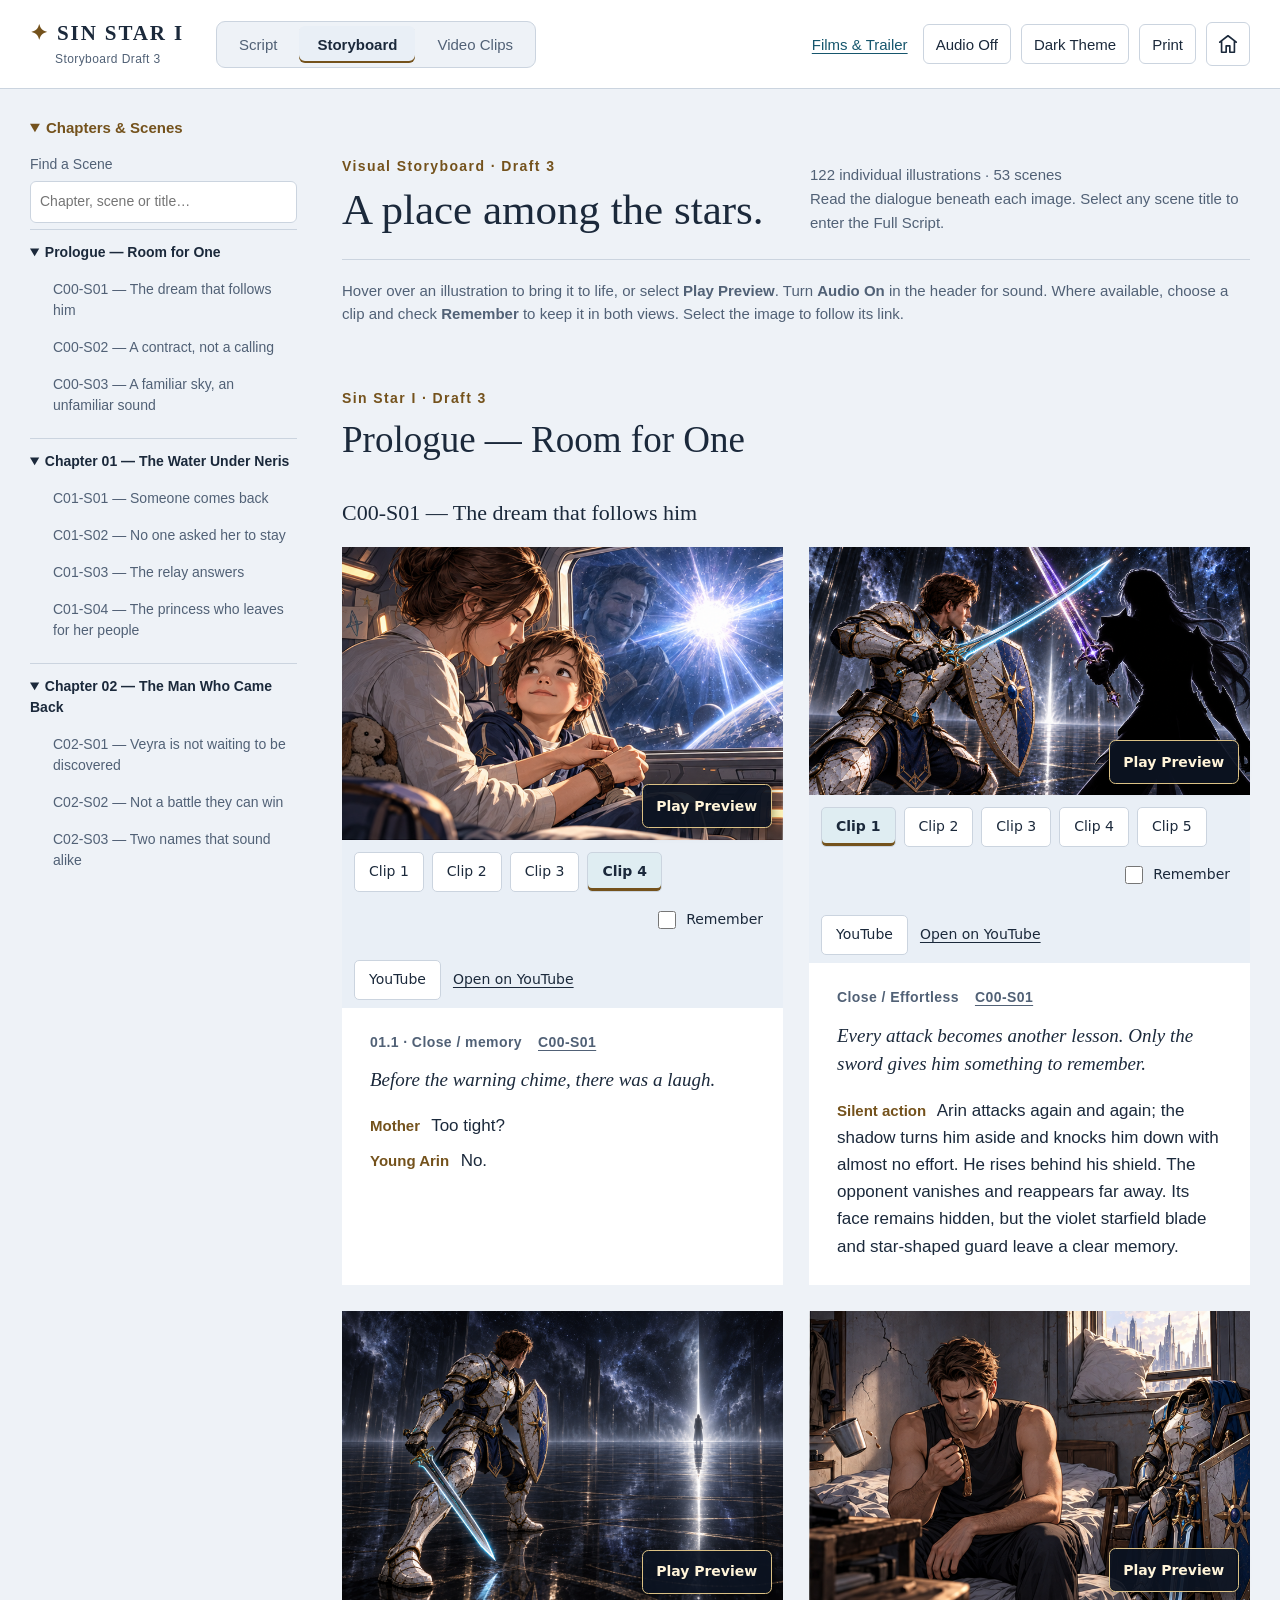
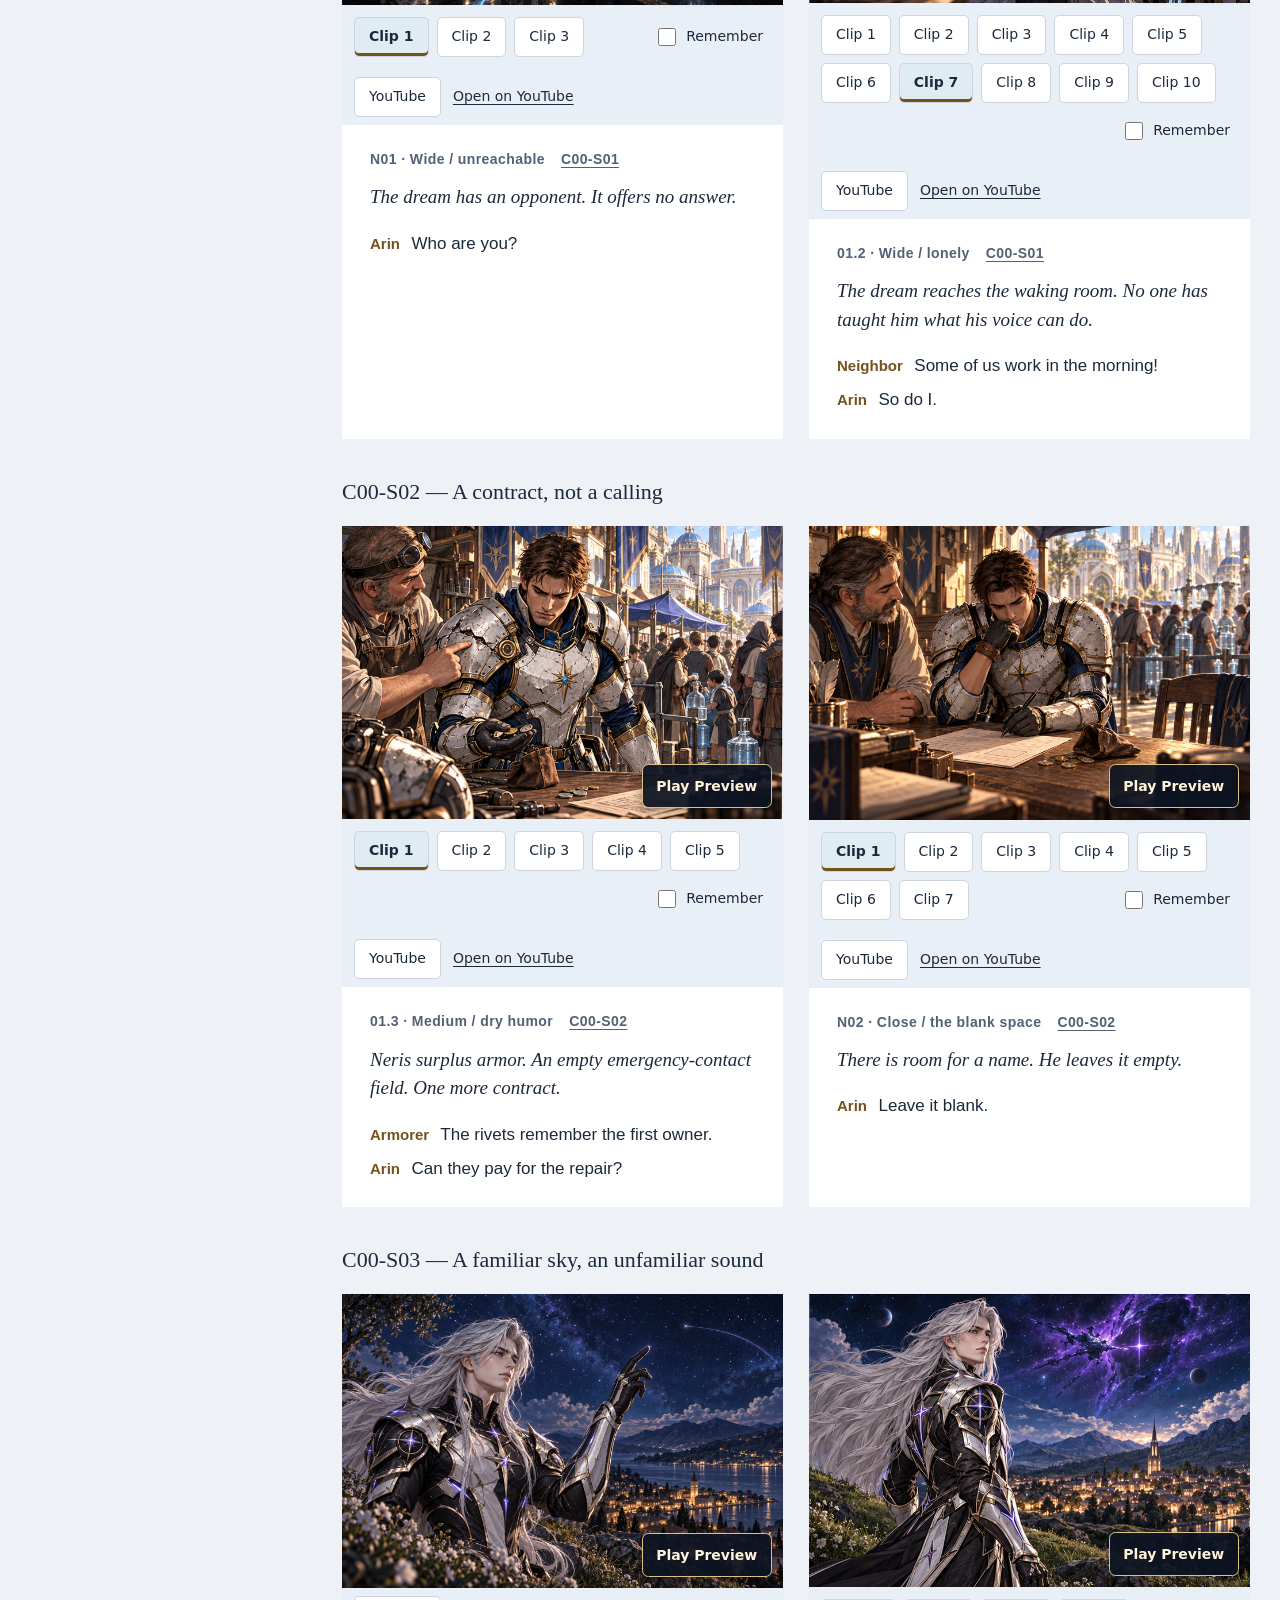
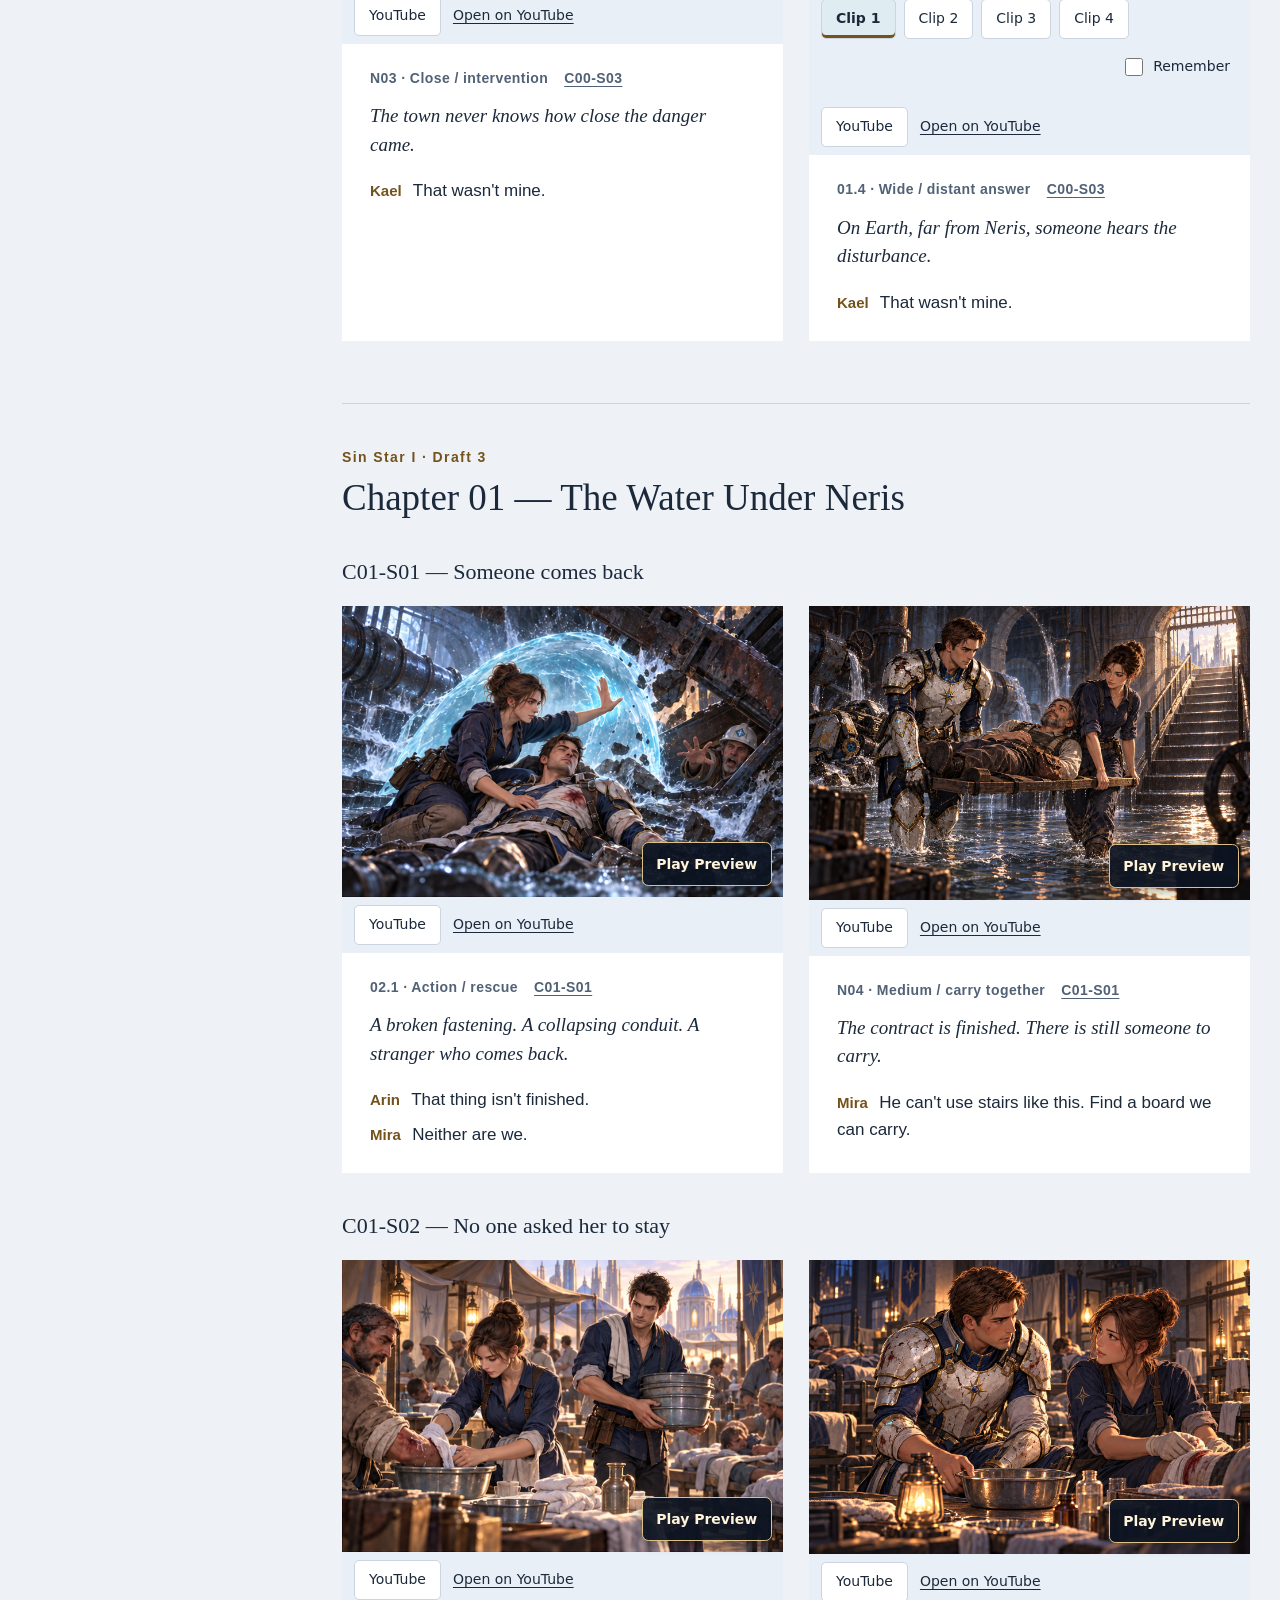
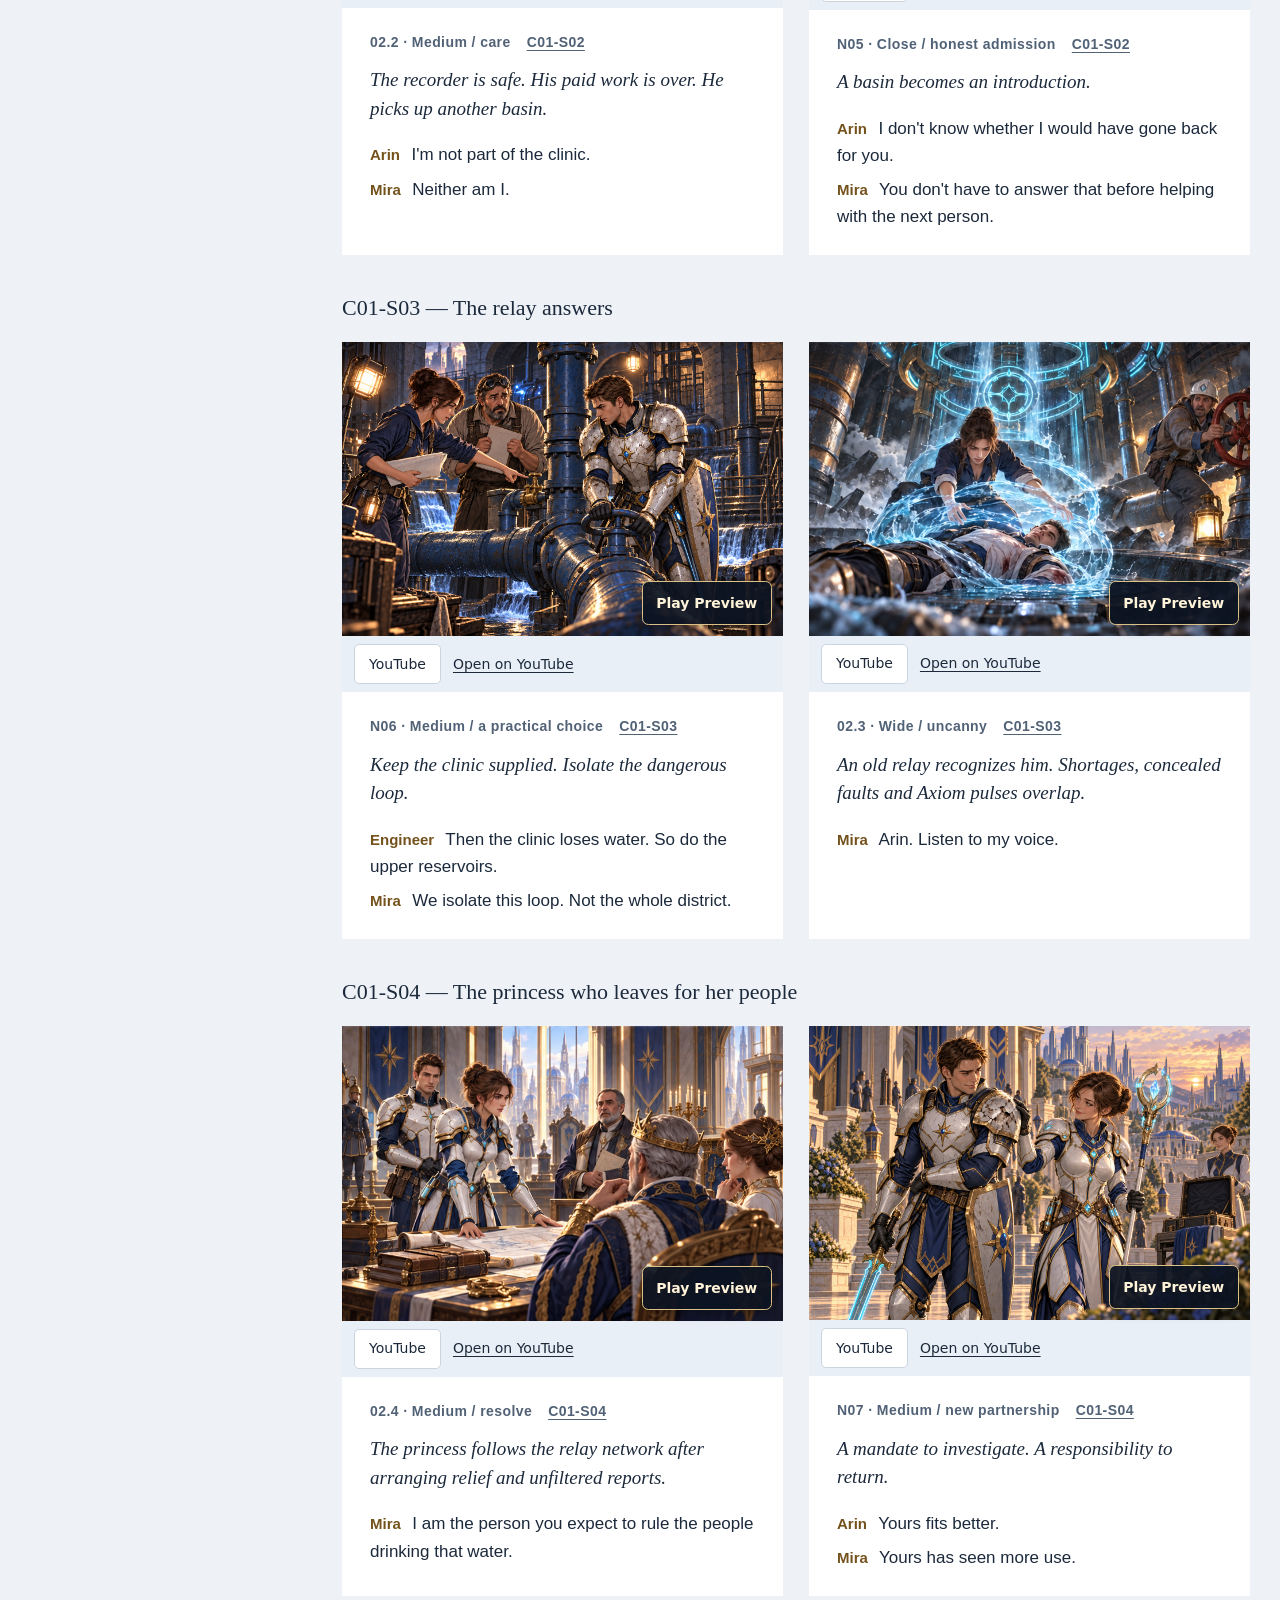
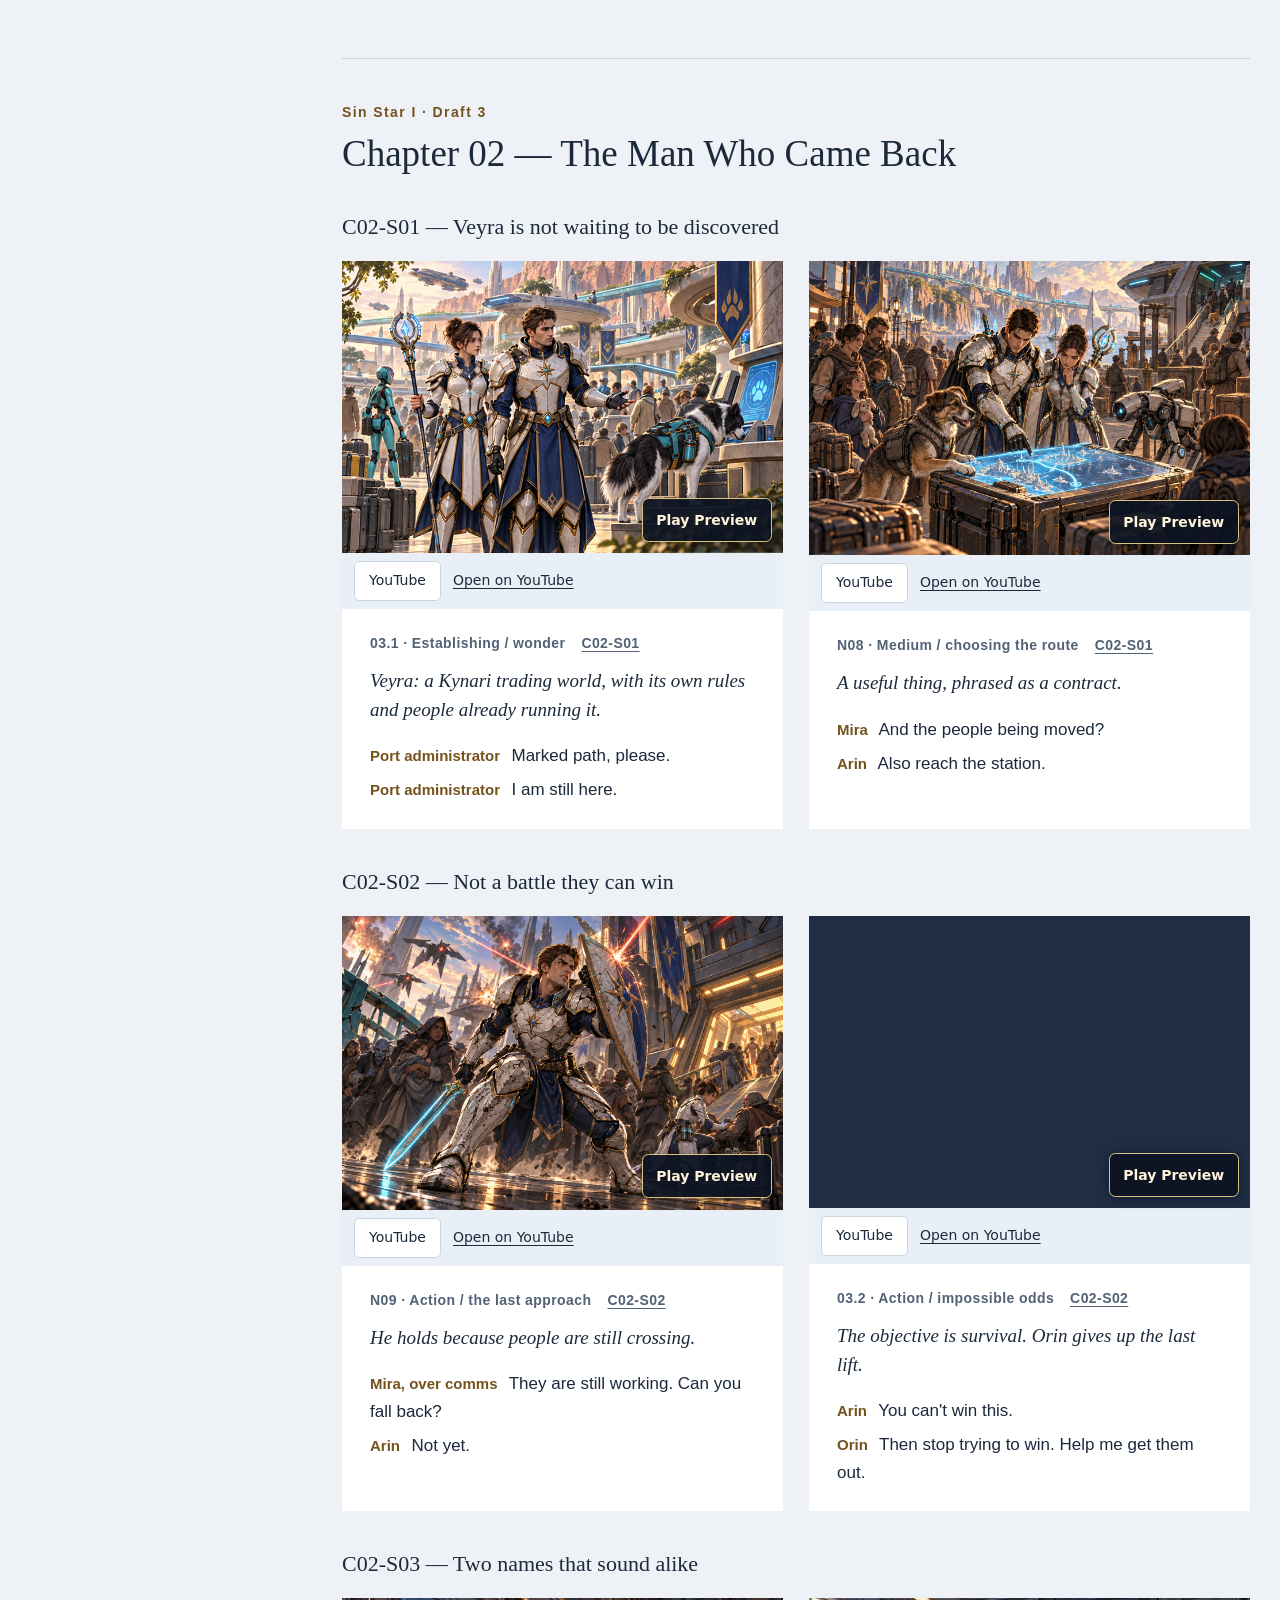
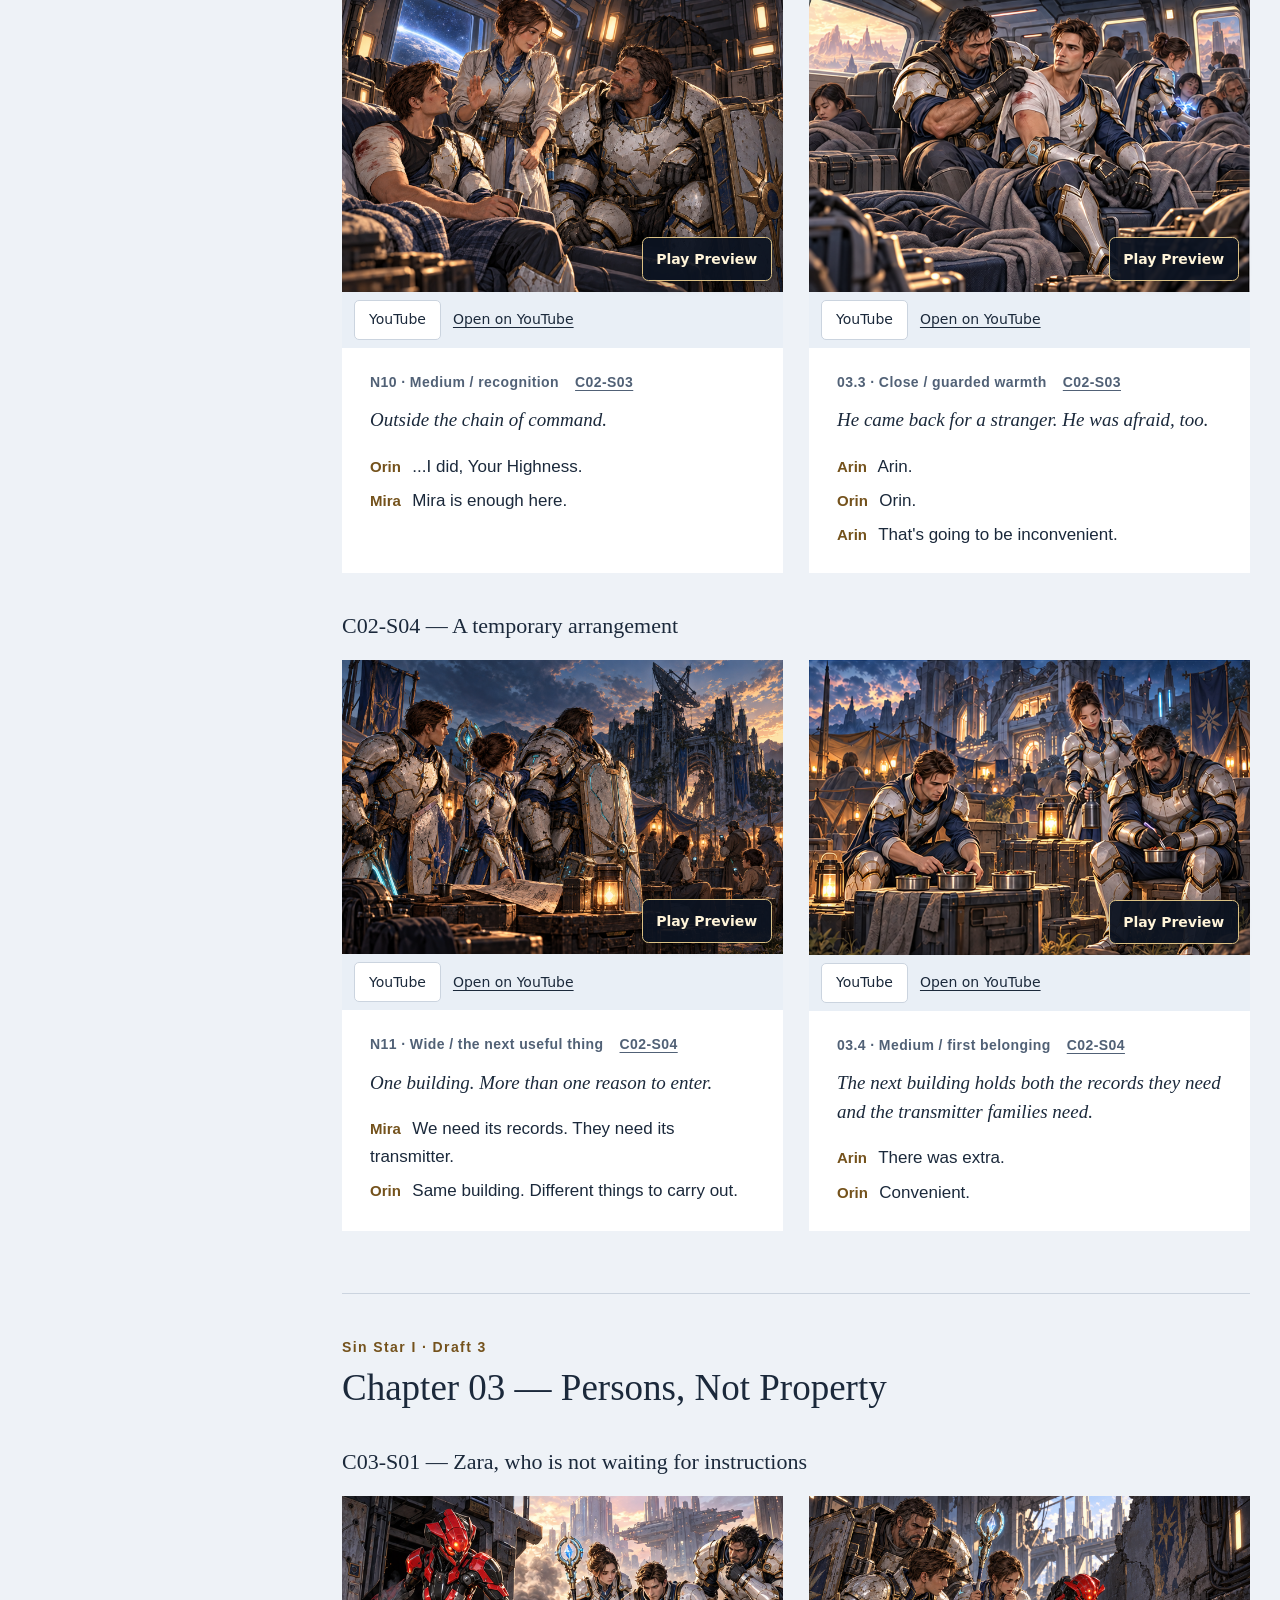
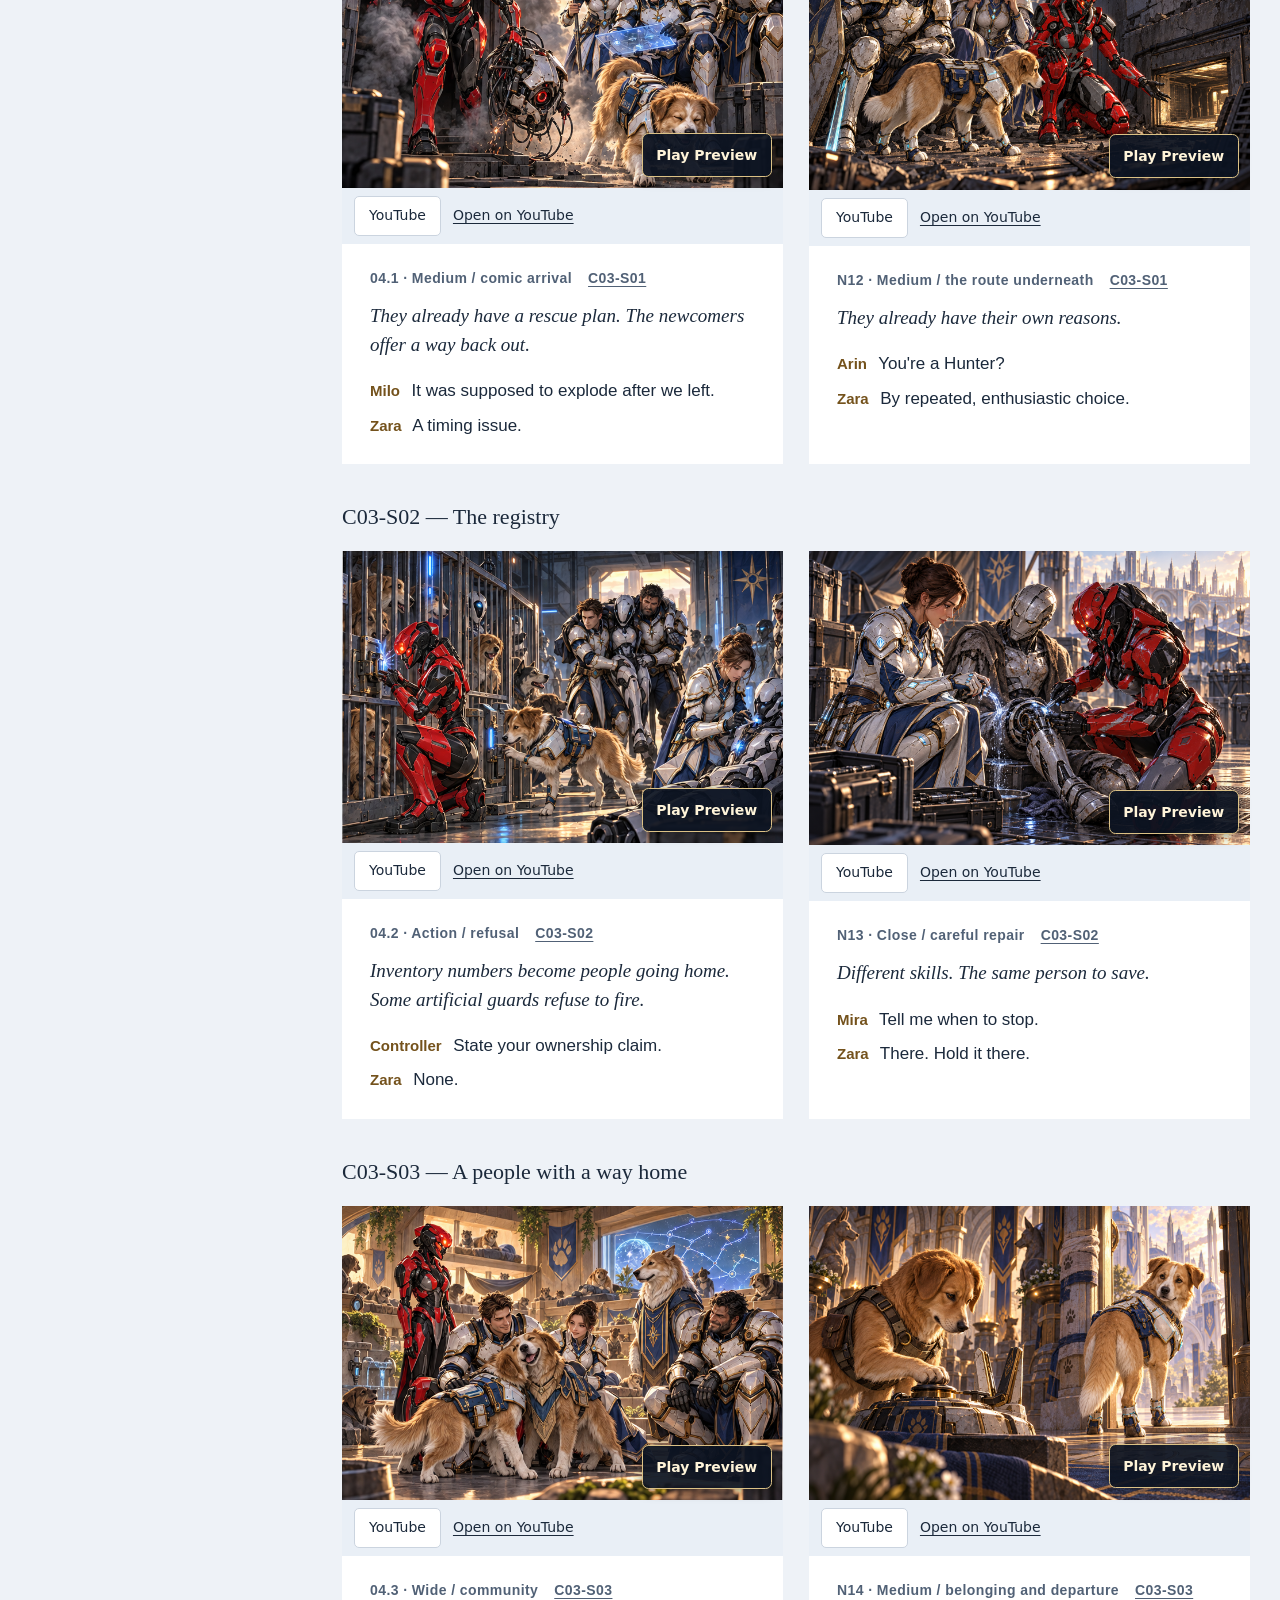
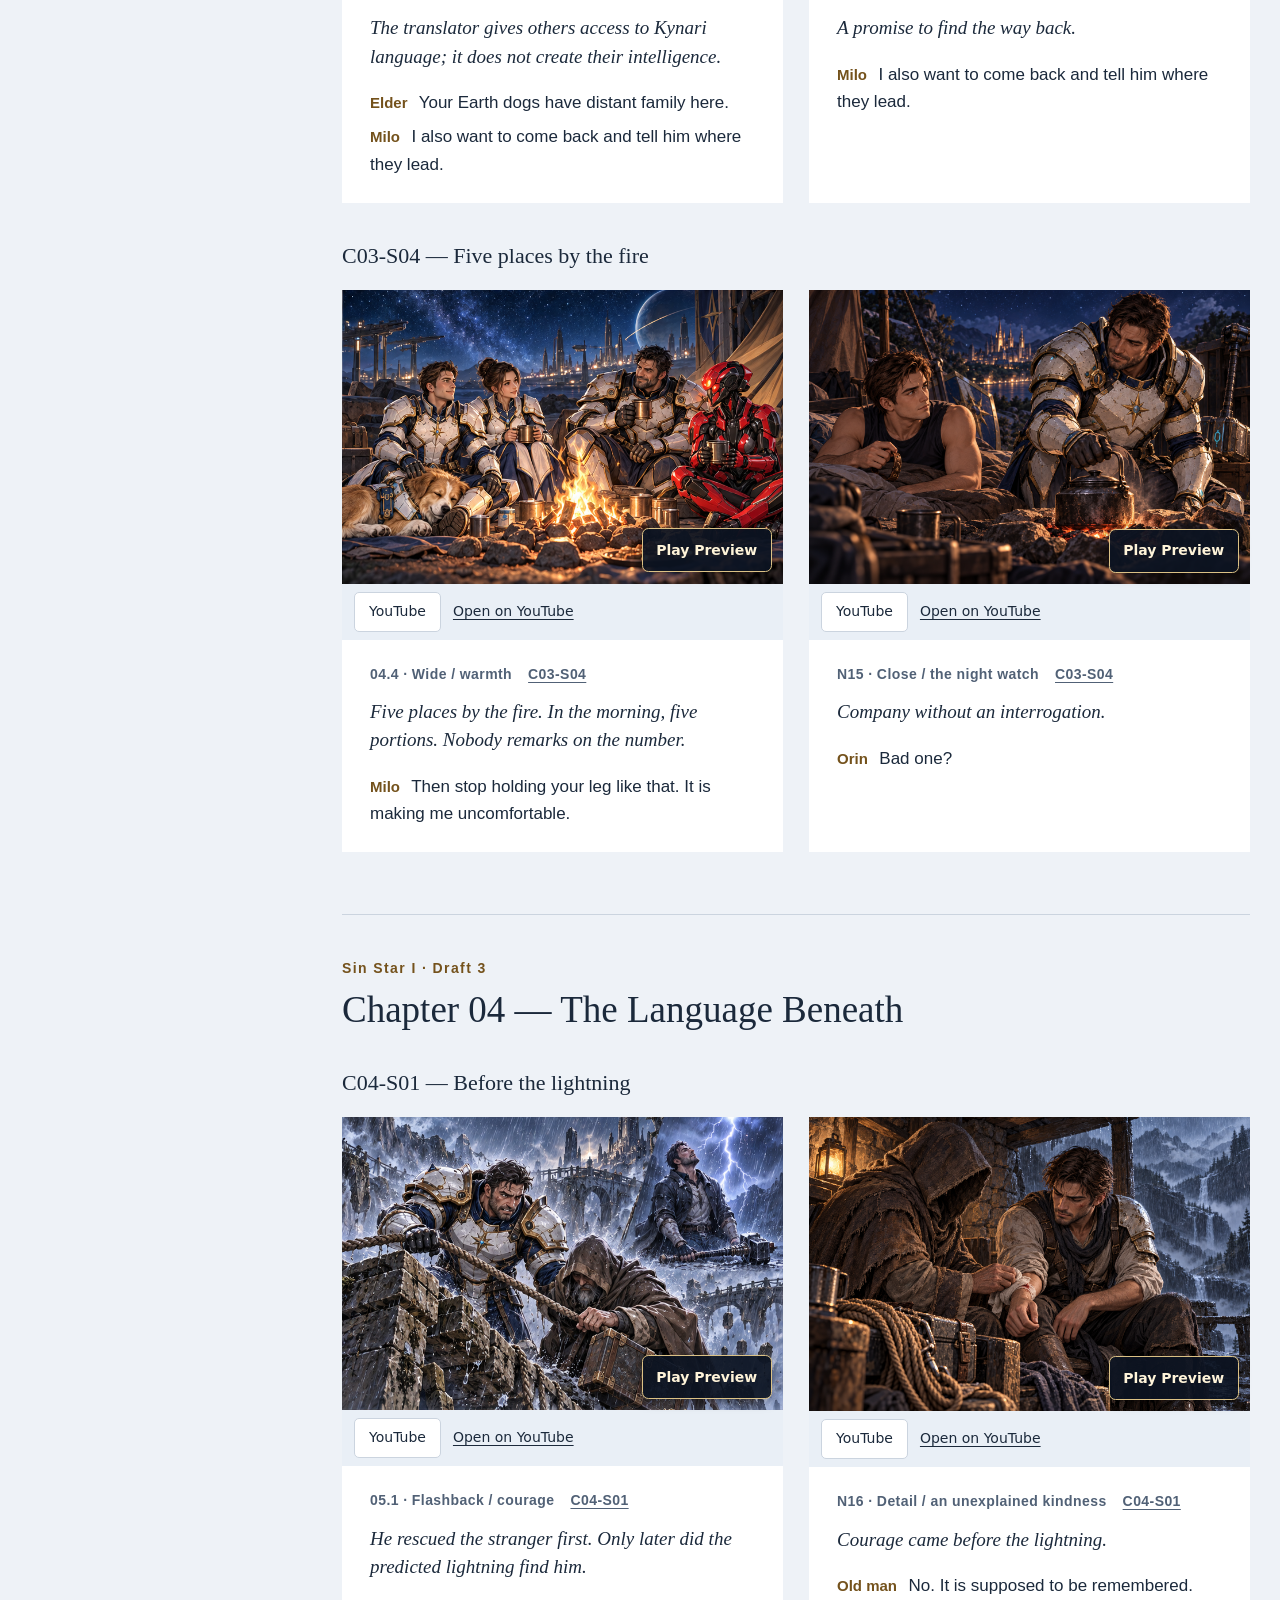
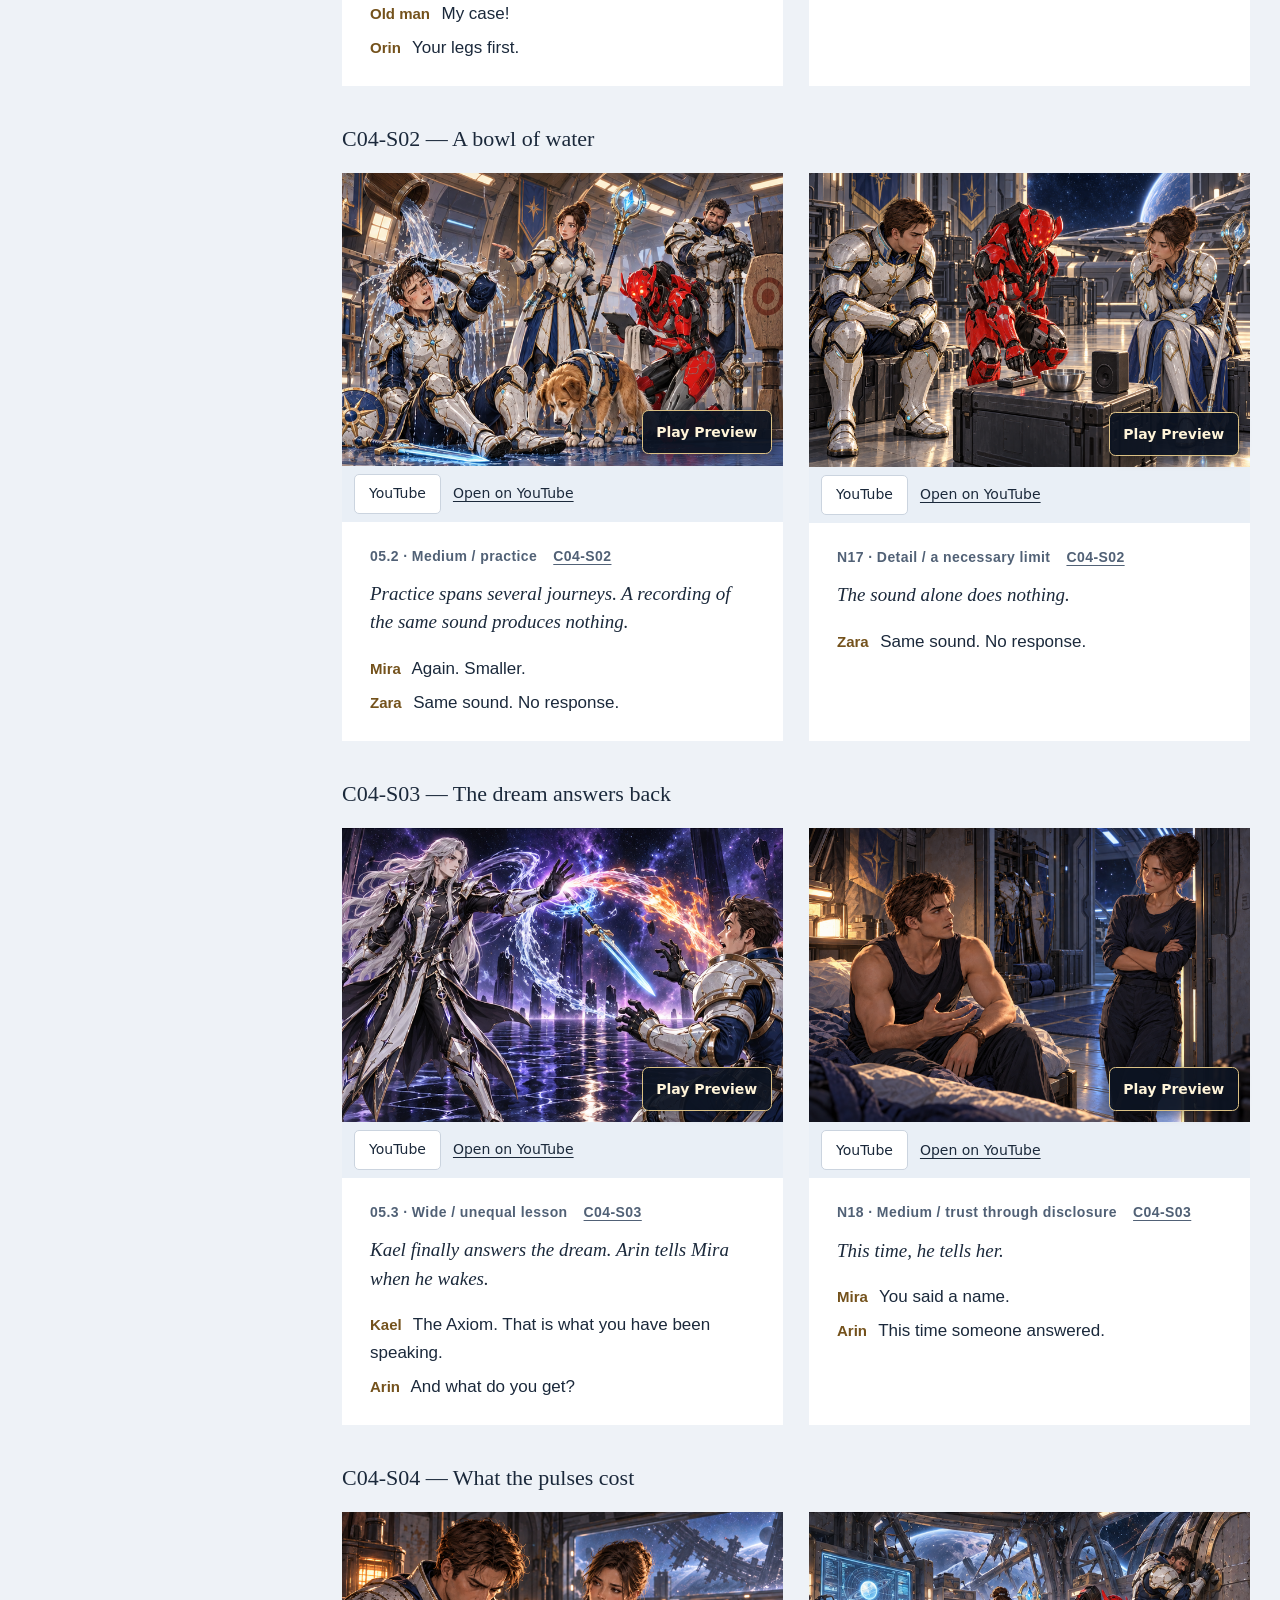
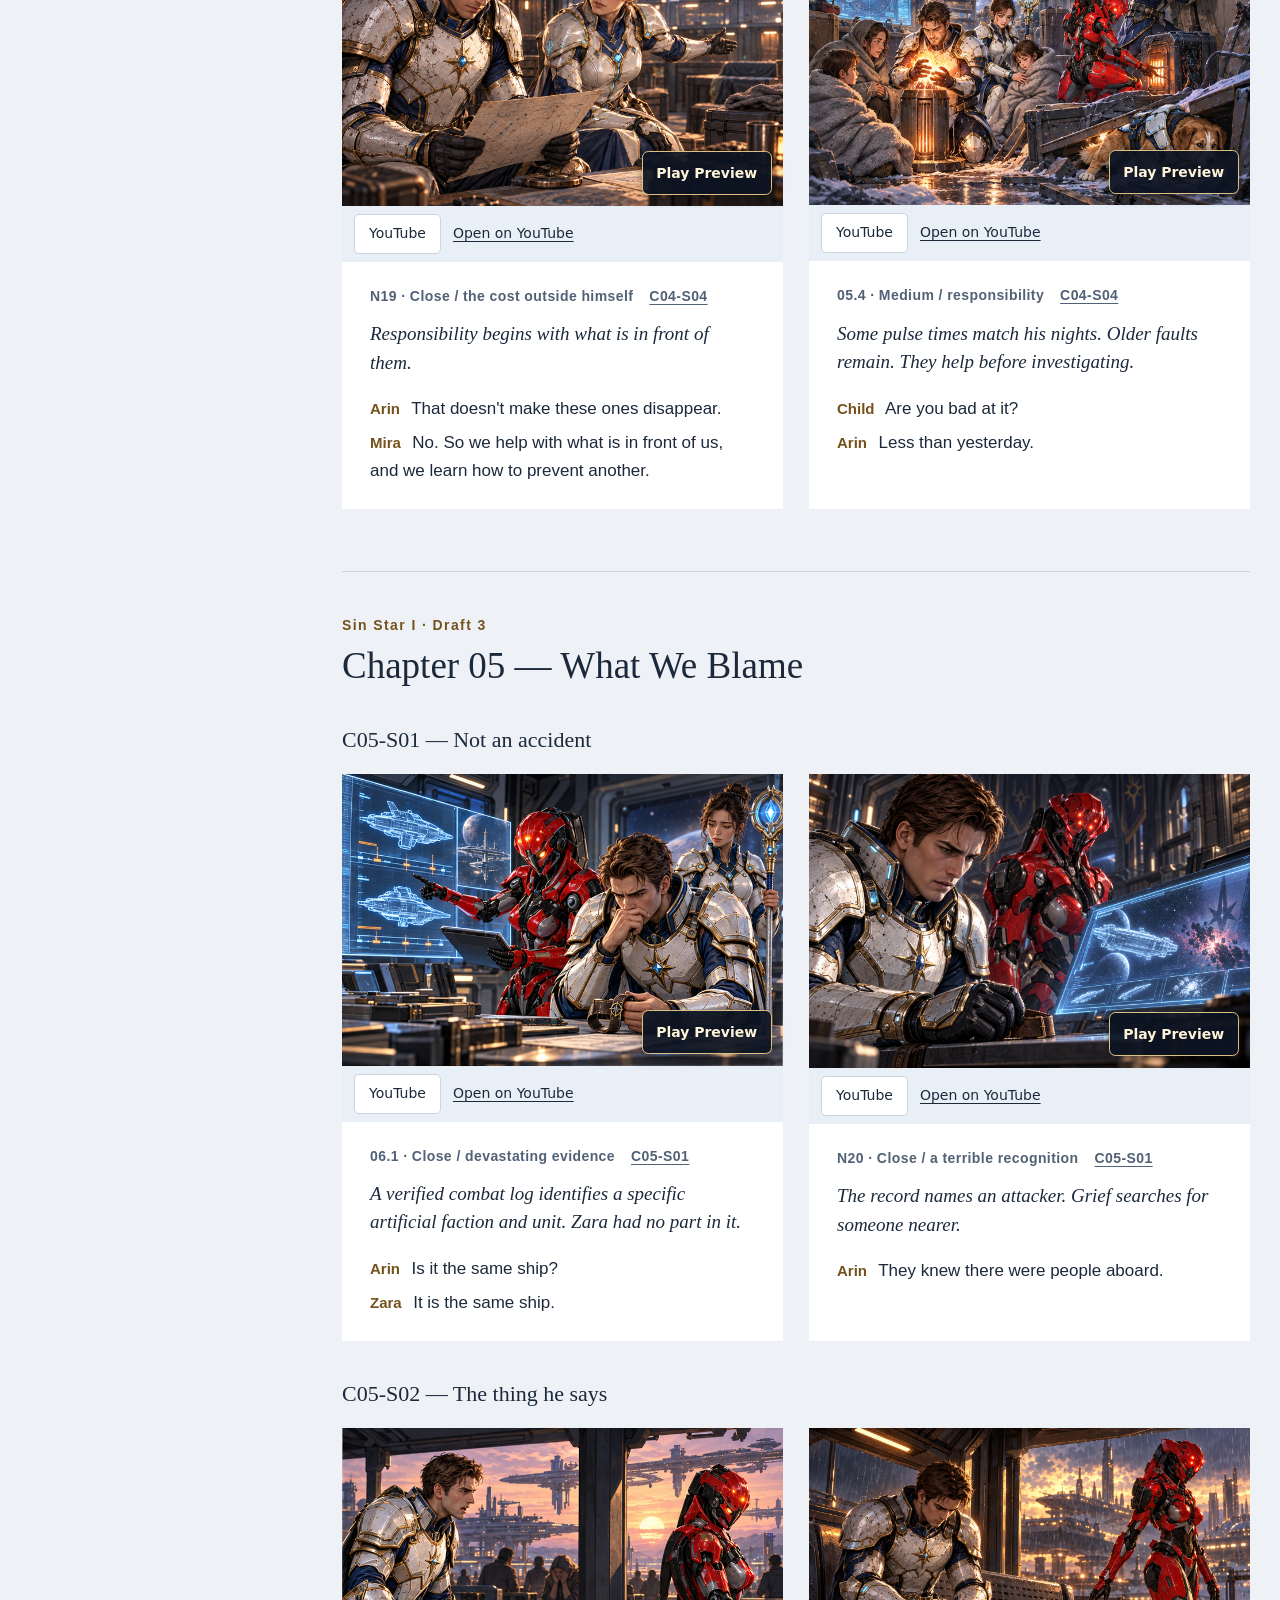
==== commit 7f302839: "Sin and Codex: Add Home to the shared storyboard navigation Add the same labelled Home icon as the r" ====
--- a/docs/index.html
+++ b/docs/index.html
@@ -1,6 +1,6 @@
 <!doctype html>
-<html lang="en" data-theme="dark"><head><meta charset="utf-8"><meta name="viewport" content="width=device-width,initial-scale=1"><meta name="theme-color" content="#0c1422"><meta name="description" content="Sin Star I Storyboard Draft 3: illustrated scenes, dialogue and full script."><title>Sin Star I · Storyboard Draft 3</title><link rel="icon" href="asset/star.svg"><link rel="stylesheet" href="asset/storyboard.css?v=7a3bbdcacb"><link rel="stylesheet" href="asset/animated-pictures.css?v=7b3fc18de3"><script src="asset/site-theme.js?v=cf83103d5b"></script><link rel="stylesheet" href="asset/site-shell.css?v=9b3733017d"><link rel="canonical" href="https://sincioco.github.io/SinStar_Storyboard/"><meta name="referrer" content="strict-origin-when-cross-origin"><link rel="stylesheet" href="asset/public-pages.css?v=041f214850"></head>
-<body id="top" data-view="storyboard"><a class="skip" href="#story">Skip to the story</a><header class="site-header"><div class="site-header-inner"><a class="site-brand" href="index.html"><span aria-hidden="true">✦</span> SIN STAR I<small>Storyboard Draft 3</small></a><nav class="view-tabs" aria-label="Story views"><a data-view="script" href="Sin-Star-I-Game-Script-v0.2.html">Script</a><a data-view="storyboard" href="index.html" aria-current="page">Storyboard</a><a data-view="clips" href="review.html">Video Clips</a></nav><div class="site-tools"><a href="movies.html">Films &amp; Trailer</a><button id="site-audio-toggle" type="button" aria-pressed="false" hidden>Audio Off</button><button id="site-theme-toggle" type="button" aria-pressed="false" hidden>Dark Theme</button><button id="site-print" type="button" hidden>Print</button></div></div></header>
+<html lang="en" data-theme="dark"><head><meta charset="utf-8"><meta name="viewport" content="width=device-width,initial-scale=1"><meta name="theme-color" content="#0c1422"><meta name="description" content="Sin Star I Storyboard Draft 3: illustrated scenes, dialogue and full script."><title>Sin Star I · Storyboard Draft 3</title><link rel="icon" href="asset/star.svg"><link rel="stylesheet" href="asset/storyboard.css?v=7a3bbdcacb"><link rel="stylesheet" href="asset/animated-pictures.css?v=7b3fc18de3"><script src="asset/site-theme.js?v=cf83103d5b"></script><link rel="stylesheet" href="asset/site-shell.css?v=c6be402025"><link rel="canonical" href="https://sincioco.github.io/SinStar_Storyboard/"><meta name="referrer" content="strict-origin-when-cross-origin"><link rel="stylesheet" href="asset/public-pages.css?v=041f214850"></head>
+<body id="top" data-view="storyboard"><a class="skip" href="#story">Skip to the story</a><header class="site-header"><div class="site-header-inner"><a class="site-brand" href="index.html"><span aria-hidden="true">✦</span> SIN STAR I<small>Storyboard Draft 3</small></a><nav class="view-tabs" aria-label="Story views"><a data-view="script" href="Sin-Star-I-Game-Script-v0.2.html">Script</a><a data-view="storyboard" href="index.html" aria-current="page">Storyboard</a><a data-view="clips" href="review.html">Video Clips</a></nav><div class="site-tools"><a href="movies.html">Films &amp; Trailer</a><button id="site-audio-toggle" type="button" aria-pressed="false" hidden>Audio Off</button><button id="site-theme-toggle" type="button" aria-pressed="false" hidden>Dark Theme</button><button id="site-print" type="button" hidden>Print</button><a id="storyboard-home" class="site-home" href="https://sincioco.com/" target="_top" aria-label="Home: Sincioco.com" title="Home: Sincioco.com"><svg viewBox="0 0 24 24" fill="none" stroke="currentColor" stroke-width="1.8" stroke-linecap="round" stroke-linejoin="round" aria-hidden="true" focusable="false"><path d="m3 10 9-7 9 7M5 9v12h5v-7h4v7h5V9"/></svg></a></div></div></header>
 <div class="site-layout"><aside class="site-sidebar"><details class="scene-index" id="scene-index" open><summary>Chapters &amp; Scenes</summary><div class="scene-index-body"><div class="scene-filter-tools" hidden><label for="scene-filter">Find a Scene</label><input id="scene-filter" type="search" placeholder="Chapter, scene or title…" autocomplete="off"><p id="scene-filter-status" role="status" aria-live="polite"></p></div><nav aria-label="Chapters and scenes"><details class="scene-nav-group" open><summary><a href="#c00-s01">Prologue — Room for One</a></summary><ul><li><a data-scene-link href="#c00-s01">C00-S01 — The dream that follows him</a></li><li><a data-scene-link href="#c00-s02">C00-S02 — A contract, not a calling</a></li><li><a data-scene-link href="#c00-s03">C00-S03 — A familiar sky, an unfamiliar sound</a></li></ul></details><details class="scene-nav-group" open><summary><a href="#c01-s01">Chapter 01 — The Water Under Neris</a></summary><ul><li><a data-scene-link href="#c01-s01">C01-S01 — Someone comes back</a></li><li><a data-scene-link href="#c01-s02">C01-S02 — No one asked her to stay</a></li><li><a data-scene-link href="#c01-s03">C01-S03 — The relay answers</a></li><li><a data-scene-link href="#c01-s04">C01-S04 — The princess who leaves for her people</a></li></ul></details><details class="scene-nav-group" open><summary><a href="#c02-s01">Chapter 02 — The Man Who Came Back</a></summary><ul><li><a data-scene-link href="#c02-s01">C02-S01 — Veyra is not waiting to be discovered</a></li><li><a data-scene-link href="#c02-s02">C02-S02 — Not a battle they can win</a></li><li><a data-scene-link href="#c02-s03">C02-S03 — Two names that sound alike</a></li><li><a data-scene-link href="#c02-s04">C02-S04 — A temporary arrangement</a></li></ul></details><details class="scene-nav-group" open><summary><a href="#c03-s01">Chapter 03 — Persons, Not Property</a></summary><ul><li><a data-scene-link href="#c03-s01">C03-S01 — Zara, who is not waiting for instructions</a></li><li><a data-scene-link href="#c03-s02">C03-S02 — The registry</a></li><li><a data-scene-link href="#c03-s03">C03-S03 — A people with a way home</a></li><li><a data-scene-link href="#c03-s04">C03-S04 — Five places by the fire</a></li></ul></details><details class="scene-nav-group" open><summary><a href="#c04-s01">Chapter 04 — The Language Beneath</a></summary><ul><li><a data-scene-link href="#c04-s01">C04-S01 — Before the lightning</a></li><li><a data-scene-link href="#c04-s02">C04-S02 — A bowl of water</a></li><li><a data-scene-link href="#c04-s03">C04-S03 — The dream answers back</a></li><li><a data-scene-link href="#c04-s04">C04-S04 — What the pulses cost</a></li></ul></details><details class="scene-nav-group" open><summary><a href="#c05-s01">Chapter 05 — What We Blame</a></summary><ul><li><a data-scene-link href="#c05-s01">C05-S01 — Not an accident</a></li><li><a data-scene-link href="#c05-s02">C05-S02 — The thing he says</a></li><li><a data-scene-link href="#c05-s03">C05-S03 — No one gets erased for convenience</a></li><li><a data-scene-link href="#c05-s04">C05-S04 — An apology without a bargain</a></li><li><a data-scene-link href="#c05-s05">C05-S05 — The Second Dawn</a></li></ul></details><details class="scene-nav-group" open><summary><a href="#c06-s01">Chapter 06 — The Village That Ate</a></summary><ul><li><a data-scene-link href="#c06-s01">C06-S01 — East Valley</a></li><li><a data-scene-link href="#c06-s02">C06-S02 — The house with the repaired door</a></li><li><a data-scene-link href="#c06-s03">C06-S03 — Letters, not permission to pry</a></li><li><a data-scene-link href="#c06-s04">C06-S04 — What the food cost</a></li><li><a data-scene-link href="#c06-s05">C06-S05 — A kingdom cannot be healed by one report</a></li><li><a data-scene-link href="#c06-s06">C06-S06 — Something he can carry differently</a></li></ul></details><details class="scene-nav-group" open><summary><a href="#c07-s01">Chapter 07 — A World Worth Keeping</a></summary><ul><li><a data-scene-link href="#c07-s01">C07-S01 — Earth, briefly</a></li><li><a data-scene-link href="#c07-s02">C07-S02 — The worlds in his notebooks</a></li><li><a data-scene-link href="#c07-s03">C07-S03 — The witness archive</a></li><li><a data-scene-link href="#c07-s04">C07-S04 — The people beside the answer</a></li><li><a data-scene-link href="#c07-s05">C07-S05 — A quiet hour before leaving</a></li></ul></details><details class="scene-nav-group" open><summary><a href="#c08-s01">Chapter 08 — The Door That Listens</a></summary><ul><li><a data-scene-link href="#c08-s01">C08-S01 — A clock to come home to</a></li><li><a data-scene-link href="#c08-s02">C08-S02 — The chamber of two voices</a></li><li><a data-scene-link href="#c08-s03">C08-S03 — The battle he never wins alone</a></li><li><a data-scene-link href="#c08-s04">C08-S04 — Hold</a></li></ul></details><details class="scene-nav-group" open><summary><a href="#c09-s01">Chapter 09 — The Origin</a></summary><ul><li><a data-scene-link href="#c09-s01">C09-S01 — A place someone built</a></li><li><a data-scene-link href="#c09-s02">C09-S02 — The One comes home</a></li><li><a data-scene-link href="#c09-s03">C09-S03 — An imperfect universe refuses</a></li><li><a data-scene-link href="#c09-s04">C09-S04 — Not another Arin</a></li><li><a data-scene-link href="#c09-s05">C09-S05 — Five voices, two speakers</a></li></ul></details><details class="scene-nav-group" open><summary><a href="#e01-s01">Epilogue — The Lives They Kept</a></summary><ul><li><a data-scene-link href="#e01-s01">E01-S01 — What Kael leaves</a></li><li><a data-scene-link href="#e01-s02">E01-S02 — Nothing is fixed just because the sky survived</a></li><li><a data-scene-link href="#e01-s03">E01-S03 — A street in daylight</a></li></ul></details><details class="scene-nav-group" open><summary><a href="#opt-01">Appendix A — Optional party scenes</a></summary><ul><li><a data-scene-link href="#opt-01">OPT-01 — What he remembers besides the fire</a></li><li><a data-scene-link href="#opt-02">OPT-02 — The limit of a healer</a></li><li><a data-scene-link href="#opt-03">OPT-03 — Why Zara stays after the interesting part</a></li><li><a data-scene-link href="#opt-04">OPT-04 — His mother&#x27;s answer</a></li><li><a data-scene-link href="#opt-05">OPT-05 — The map only Milo can read</a></li><li><a data-scene-link href="#opt-06">OPT-06 — A hand offered back</a></li></ul></details></nav><nav class="reference-links" aria-label="Story references"><a href="Sin-Star-I-Game-Script-v0.2.html#sin-star-i">Script Overview</a><a href="Sin-Star-I-Game-Script-v0.2.html#3-cast-and-performance-notes">Cast &amp; Performance Notes</a><a href="index.html#canon">Canon &amp; Notes</a></nav></div></details></aside>
 <main><div class="intro"><div><p class="eyebrow">Visual Storyboard · Draft 3</p><h1>A place among the stars.</h1></div><p>122 individual illustrations · 53 scenes<br>Read the dialogue beneath each image. Select any scene title to enter the Full Script.</p></div><p class="animation-guide">Hover over an illustration to bring it to life, or select <strong>Play Preview</strong>. Turn <strong>Audio On</strong> in the header for sound. Where available, choose a clip and check <strong>Remember</strong> to keep it in both views. Select the image to follow its link.</p><div id="story"><section class="board" id="prologue--room-for-one"><header class="board-head"><div><p class="eyebrow">Sin Star I · Draft 3</p><h2>Prologue — Room for One</h2></div></header><section class="scene" id="c00-s01"><h3><a href="Sin-Star-I-Game-Script-v0.2.html#c00-s01">C00-S01 — The dream that follows him</a></h3><div class="panels"><span id="page-01"></span><figure id="panel-01-1"><div class="animated-picture" data-media-id="panel-01-1" data-default-clip="episode-memory-take2"><div class="picture-stage"><a class="picture" href="asset/images/panel-01-1.png" target="_blank" rel="noopener" aria-label="Open individual illustration: Before the warning chime, there was a laugh."><img src="asset/images/panel-01-1.png?v=3e2473ccc1" alt="Inside a civilian spaceship, a mother&#x27;s hand fastens a worn wrist strap on a young boy; his father&#x27;s smiling face is reflected in the window, beyond which a sudden white flash begins. Tender memory interrupted, no bodies or gore." width="766" height="508" loading="eager" decoding="async"><video data-src="asset/videos/hover/C00-S01 - Close - Memory.mp4?v=29fa7bd453" muted loop playsinline preload="none" aria-hidden="true" tabindex="-1"></video></a><button class="animation-toggle" type="button" data-caption="Before the warning chime, there was a laugh." aria-label="Play Preview: Before the warning chime, there was a laugh." aria-pressed="false" hidden>Play Preview</button><span class="animation-status" role="status" aria-live="polite"></span><div class="youtube-preview"></div></div><div class="clip-choices" role="group" aria-label="Video clip variations" hidden><button type="button" data-clip="panel-01-1" title="The original father line is incorrect; Clip 2 retains partial generated subtitles despite its crop. Clip 4 is a fresh 720p take with correct dialogue and clean sampled frames, with no subtitle-removal crop." data-src="asset/videos/hover/C00-S01 - Close - Memory.mp4?v=29fa7bd453" aria-pressed="false">Clip 1</button><button type="button" data-clip="episode-memory-take1" title="Correct spoken dialogue, but Sin confirmed that the earlier close crop leaves partial generated subtitles visible. Preserved for comparison; superseded by the fresh, uncropped 720p memory take 2." data-src="asset/videos/hover/C00-S01_Clip2 - Close - Memory.mp4?v=6441c01301" aria-pressed="false">Clip 2</button><button type="button" data-clip="episode-white-fire-take1" title="The original father line is incorrect; Clip 2 retains partial generated subtitles despite its crop. Clip 4 is a fresh 720p take with correct dialogue and clean sampled frames, with no subtitle-removal crop." data-src="asset/videos/hover/C00-S01_Clip3 - Close - White Fire.mp4?v=be0e5fb198" aria-pressed="false">Clip 3</button><button type="button" data-clip="episode-memory-take2" title="The original father line is incorrect; Clip 2 retains partial generated subtitles despite its crop. Clip 4 is a fresh 720p take with correct dialogue and clean sampled frames, with no subtitle-removal crop." data-src="asset/videos/hover/C00-S01_Clip4 - Close - Memory.mp4?v=91f9333b41" aria-pressed="false">Clip 4</button><label><input class="remember-clip" type="checkbox"> Remember</label><span class="clip-save-status" role="status"></span></div><div class="youtube-options" hidden><button class="youtube-option" type="button" hidden>YouTube</button><a class="youtube-link" target="_blank" rel="noopener" hidden>Open on YouTube</a></div></div><figcaption><p class="scene-label"><span>01.1 · Close / memory</span><a href="Sin-Star-I-Game-Script-v0.2.html#c00-s01">C00-S01</a></p><p class="caption">Before the warning chime, there was a laugh.</p><div class="dialogue"><p><strong>Mother</strong> Too tight?</p><p><strong>Young Arin</strong> No.</p></div></figcaption></figure><figure id="new-c00-s01-duel"><div class="animated-picture" data-media-id="new-c00-s01-duel" data-default-clip="new-c00-s01-duel"><div class="picture-stage"><a class="picture" href="asset/images/c00-s01-duel.png" target="_blank" rel="noopener"><img src="asset/images/c00-s01-duel.png?v=09f000c6e4" alt="In the dream hall, Arin battles an unidentified dark silhouette whose distinctive violet starfield sword remains clearly visible. Effortless counters knock Arin down repeatedly; he rises into a guarded crouch before the opponent instantly teleports far away." width="1672" height="941" loading="lazy" decoding="async"><video data-src="asset/videos/hover/C00-S01 - Close - Effortless.mp4?v=1d3055ef2c" muted loop playsinline preload="none" aria-hidden="true" tabindex="-1"></video></a><button class="animation-toggle" type="button" data-caption="Every attack becomes another lesson. Only the sword gives him something to remember." aria-label="Play Preview: Every attack becomes another lesson. Only the sword gives him something to remember." aria-pressed="false" hidden>Play Preview</button><span class="animation-status" role="status" aria-live="polite"></span><div class="youtube-preview"></div></div><div class="clip-choices" role="group" aria-label="Video clip variations" hidden><button type="button" data-clip="new-c00-s01-duel" title="Every attack becomes another lesson. Only the sword gives him something to remember." data-src="asset/videos/hover/C00-S01 - Close - Effortless.mp4?v=1d3055ef2c" aria-pressed="false">Clip 1</button><button type="button" data-clip="new-c00-s01-duel-godlike" title="In the dream, the shadow towers over him. Stone, lightning and fire make resistance feel impossible." data-src="asset/videos/hover/C00-S01_Clip2 - Wide - Godlike.mp4?v=a6c421d907" aria-pressed="false">Clip 2</button><button type="button" data-clip="episode-receding-door-take1" title="Prologue episode — Receding Door" data-src="asset/videos/hover/C00-S01_Clip3 - Wide - Receding Door.mp4?v=880f17c81d" aria-pressed="false">Clip 3</button><button type="button" data-clip="new-c00-s01-duel-moving-godlike" title="Kael advances, lunges and pivots through stone, fire and lightning as Arin dodges and is knocked down." data-src="asset/videos/hover/C00-S01_Clip4 - Wide - Moving Godlike.mp4?v=150de3b06d" aria-pressed="false">Clip 4</button><button type="button" data-clip="new-c00-s01-duel-teleport-godlike" title="Kael unleashes the moving elemental assault, then shrinks and teleports into the distance while Arin recovers." data-src="asset/videos/hover/C00-S01_Clip5 - Wide - Teleport Godlike.mp4?v=d6e6dc6b45" aria-pressed="false">Clip 5</button><label><input class="remember-clip" type="checkbox"> Remember</label><span class="clip-save-status" role="status"></span></div><div class="youtube-options" hidden><button class="youtube-option" type="button" hidden>YouTube</button><a class="youtube-link" target="_blank" rel="noopener" hidden>Open on YouTube</a></div></div><figcaption><p class="scene-label"><span>Close / Effortless</span><a href="Sin-Star-I-Game-Script-v0.2.html#c00-s01">C00-S01</a></p><p class="caption">Every attack becomes another lesson. Only the sword gives him something to remember.</p><div class="dialogue"><p><strong>Silent action</strong> Arin attacks again and again; the shadow turns him aside and knocks him down with almost no effort. He rises behind his shield. The opponent vanishes and reappears far away. Its face remains hidden, but the violet starfield blade and star-shaped guard leave a clear memory.</p></div></figcaption></figure>
 <figure id="new-c00-s01-dream"><div class="animated-picture" data-media-id="new-c00-s01-dream" data-default-clip="new-c00-s01-dream"><div class="picture-stage"><a class="picture" href="asset/images/c00-s01-dream.png" target="_blank" rel="noopener" aria-label="Open individual illustration: The dream has an opponent. It offers no answer."><img src="asset/images/c00-s01-dream.png?v=4b2cf5b0c8" alt="The dream has an opponent. It offers no answer. Wide / unreachable" width="1536" height="1024" loading="lazy" decoding="async"><video data-src="asset/videos/hover/C00-S01 - Wide - Unreachable.mp4?v=1f9a94a5be" muted loop playsinline preload="none" aria-hidden="true" tabindex="-1"></video></a><button class="animation-toggle" type="button" data-caption="The dream has an opponent. It offers no answer." aria-label="Play Preview: The dream has an opponent. It offers no answer." aria-pressed="false" hidden>Play Preview</button><span class="animation-status" role="status" aria-live="polite"></span><div class="youtube-preview"></div></div><div class="clip-choices" role="group" aria-label="Video clip variations" hidden><button type="button" data-clip="new-c00-s01-dream" title="The dream has an opponent. It offers no answer." data-src="asset/videos/hover/C00-S01 - Wide - Unreachable.mp4?v=1f9a94a5be" aria-pressed="false">Clip 1</button><button type="button" data-clip="episode-who-are-you-take1" title="Prologue episode — Who Are You" data-src="asset/videos/hover/C00-S01_Clip2 - Wide - Who Are You.mp4?v=ac1e42e496" aria-pressed="false">Clip 2</button><button type="button" data-clip="episode-unspoken-sound-take1" title="Prologue episode — Unspoken Sound" data-src="asset/videos/hover/C00-S01_Clip3 - Wide - Unspoken Sound.mp4?v=ce4c42cba7" aria-pressed="false">Clip 3</button><label><input class="remember-clip" type="checkbox"> Remember</label><span class="clip-save-status" role="status"></span></div><div class="youtube-options" hidden><button class="youtube-option" type="button" hidden>YouTube</button><a class="youtube-link" target="_blank" rel="noopener" hidden>Open on YouTube</a></div></div><figcaption><p class="scene-label"><span>N01 · Wide / unreachable</span><a href="Sin-Star-I-Game-Script-v0.2.html#c00-s01">C00-S01</a></p><p class="caption">The dream has an opponent. It offers no answer.</p><div class="dialogue"><p><strong>Arin</strong> Who are you?</p></div></figcaption></figure><figure id="panel-01-2"><div class="animated-picture" data-media-id="panel-01-2" data-default-clip="episode-wake-take4"><div class="picture-stage"><a class="picture" href="asset/images/panel-01-2.png" target="_blank" rel="noopener" aria-label="Open individual illustration: The dream reaches the waking room. No one has taught him what his voice can do."><img src="asset/images/panel-01-2.png?v=cda82846e6" alt="Adult Arin wakes alone in cheap lodging, dark undershirt, armor on a chair. A cup slides by itself; a hairline crack climbs the plaster. He clutches the same ordinary wrist strap. An unused pillow is wedged into a rattling window." width="767" height="508" loading="lazy" decoding="async"><video data-src="asset/videos/hover/C00-S01 - Wide - Lonely.mp4?v=94aebd2a4d" muted loop playsinline preload="none" aria-hidden="true" tabindex="-1"></video></a><button class="animation-toggle" type="button" data-caption="The dream reaches the waking room. No one has taught him what his voice can do." aria-label="Play Preview: The dream reaches the waking room. No one has taught him what his voice can do." aria-pressed="false" hidden>Play Preview</button><span class="animation-status" role="status" aria-live="polite"></span><div class="youtube-preview"></div></div><div class="clip-choices" role="group" aria-label="Video clip variations" hidden><button type="button" data-clip="panel-01-2" title="The dream reaches the waking room. No one has taught him what his voice can do." data-src="asset/videos/hover/C00-S01 - Wide - Lonely.mp4?v=94aebd2a4d" aria-pressed="false">Clip 1</button><button type="button" data-clip="episode-one-pillow-take1" title="Prologue episode — One Pillow" data-src="asset/videos/hover/C00-S01_Clip2 - Wide - One Pillow.mp4?v=d15457a0b5" aria-pressed="false">Clip 2</button><button type="button" data-clip="episode-ledger-strap-take1" title="Prologue episode — Ledger Strap" data-src="asset/videos/hover/C00-S01_Clip3 - Wide - Ledger Strap.mp4?v=473db464a9" aria-pressed="false">Clip 3</button><button type="button" data-clip="episode-wake-take2" title="Retained earlier take: correct words, but the opening is subdued. Superseded in the episode by the requested nightmare scream in take 3." data-src="asset/videos/hover/C00-S01_Clip4 - Wide - Wake.mp4?v=4b8783ed52" aria-pressed="false">Clip 4</button><button type="button" data-clip="episode-wake-take1" title="Retained alternate: incorrectly speaks No softly and So do I tired and dry before the three correct lines. Do not use in the episode. Generated captions removed by a close crop." data-src="asset/videos/hover/C00-S01_Clip5 - Wide - Wake.mp4?v=159baed95c" aria-pressed="false">Clip 5</button><button type="button" data-clip="episode-wake-take3" title="Retained stronger outburst. Sin requested a still longer Nooooooooooo and visible horror from an asleep starting pose. Superseded by the next performance; original footage retained." data-src="asset/videos/hover/C00-S01_Clip6 - Wide - Wake.mp4?v=57bab4b03a" aria-pressed="false">Clip 6</button><button type="button" data-clip="episode-wake-take4" title="Prologue episode — Wake" data-src="asset/videos/hover/C00-S01_Clip7 - Wide - Wake.mp4?v=ef9a3597b1" aria-pressed="false">Clip 7</button><button type="button" data-clip="episode-wake-take5" title="New 720p face-reference take. Isolated opening ASR identifies sustained NOOOOOOO over 0.00–4.66 seconds; full-shot ASR matches both follow-up lines. Sampled frames show a prolonged distressed open-mouth scream, then alert breathing. Same bedroom and approved swept-back chestnut hairstyle retained. LTX generated bottom captions; raw source preserved, delivery cropped to 1088x612 and resized to 1280x720. Sin clarified that lying in bed is also acceptable; sitting upright is not required. Original generated audio retained. Sin rejected the acting as a deliberate performance; retained for comparison. Next take must portray involuntary fear and grief from reliving his parents&#x27; deaths." data-src="asset/videos/hover/C00-S01_Clip8 - Wide - Wake.mp4?v=b8c0f71b41" aria-pressed="false">Clip 8</button><button type="button" data-clip="episode-wake-take6" title="Preserved unsuccessful attempt. Starts asleep but rises into an upright scream despite the lying-down direction, with a camera-facing recovery. Opening-only ASR identifies a prolonged No (0.00-3.68 seconds). Tail ASR includes the neighbor line followed by unwanted additional words and then So do I; wording is not approved. Twenty-four sampled frames contain no captions. Native 1280x720 output, original audio retained. Retained for comparison; not selected for the episode." data-src="asset/videos/hover/C00-S01_Clip9 - Wide - Wake.mp4?v=64bfc4647c" aria-pressed="false">Clip 9</button><button type="button" data-clip="episode-wake-take7" title="Revised intimate close-up using the approved 4K head sheet. Sampled frames show the cry beginning with eyes shut, a head recoil against the pillow, then a tearful distressed recovery while remaining reclined. No upright torso pose or broad arm display. Full-shot ASR identifies all three intended lines with no extra words; opening-only ASR identifies sustained NOOOOOOO over 0.00-3.00 seconds. Automatic exact match differs only in the elongated vowel count. Twenty-four sampled frames contain no captions. Native 1280x720, 24 fps; original LTX audio and raw render retained without additional crop. Sin approved this performance as perfect on September 27, 2026. Preserve it as the waking-scene acting reference. Previous takes and assembled episode preserved." data-src="asset/videos/hover/C00-S01_Clip10 - Close - Wake.mp4?v=f1a1525286" aria-pressed="false">Clip 10</button><label><input class="remember-clip" type="checkbox"> Remember</label><span class="clip-save-status" role="status"></span></div><div class="youtube-options" hidden><button class="youtube-option" type="button" hidden>YouTube</button><a class="youtube-link" target="_blank" rel="noopener" hidden>Open on YouTube</a></div></div><figcaption><p class="scene-label"><span>01.2 · Wide / lonely</span><a href="Sin-Star-I-Game-Script-v0.2.html#c00-s01">C00-S01</a></p><p class="caption">The dream reaches the waking room. No one has taught him what his voice can do.</p><div class="dialogue"><p><strong>Neighbor</strong> Some of us work in the morning!</p><p><strong>Arin</strong> So do I.</p></div></figcaption></figure></div></section><section class="scene" id="c00-s02"><h3><a href="Sin-Star-I-Game-Script-v0.2.html#c00-s02">C00-S02 — A contract, not a calling</a></h3><div class="panels"><figure id="panel-01-3"><div class="animated-picture" data-media-id="panel-01-3" data-default-clip="panel-01-3"><div class="picture-stage"><a class="picture" href="asset/images/panel-01-3.png" target="_blank" rel="noopener" aria-label="Open individual illustration: Neris surplus armor. An empty emergency-contact field. One more contract."><img src="asset/images/panel-01-3.png?v=8c83420af4" alt="At a Neris repair stall, adult Arin in battered surplus white navy gold armor counts a few coins while a practical armorer points to his cracked shoulder rivet. Contract papers and a public water queue behind him." width="766" height="510" loading="lazy" decoding="async"><video data-src="asset/videos/hover/C00-S02 - Medium - Dry Humor.mp4?v=0eff0921b5" muted loop playsinline preload="none" aria-hidden="true" tabindex="-1"></video></a><button class="animation-toggle" type="button" data-caption="Neris surplus armor. An empty emergency-contact field. One more contract." aria-label="Play Preview: Neris surplus armor. An empty emergency-contact field. One more contract." aria-pressed="false" hidden>Play Preview</button><span class="animation-status" role="status" aria-live="polite"></span><div class="youtube-preview"></div></div><div class="clip-choices" role="group" aria-label="Video clip variations" hidden><button type="button" data-clip="panel-01-3" title="Neris surplus armor. An empty emergency-contact field. One more contract." data-src="asset/videos/hover/C00-S02 - Medium - Dry Humor.mp4?v=0eff0921b5" aria-pressed="false">Clip 1</button><button type="button" data-clip="episode-neris-issue-take1" title="Prologue episode — Neris Issue" data-src="asset/videos/hover/C00-S02_Clip2 - Medium - Neris Issue.mp4?v=82653d6fde" aria-pressed="false">Clip 2</button><button type="button" data-clip="episode-proper-work-take1" title="Prologue episode — Proper Work" data-src="asset/videos/hover/C00-S02_Clip3 - Medium - Proper Work.mp4?v=b42815050d" aria-pressed="false">Clip 3</button><button type="button" data-clip="episode-ration-shared-take1" title="Prologue episode — Ration Shared" data-src="asset/videos/hover/C00-S02_Clip4 - Wide - Ration Shared.mp4?v=6ef04568cb" aria-pressed="false">Clip 4</button><button type="button" data-clip="episode-wrong-district-take1" title="Prologue episode — Wrong District" data-src="asset/videos/hover/C00-S02_Clip5 - Wide - Wrong District.mp4?v=967c24597c" aria-pressed="false">Clip 5</button><label><input class="remember-clip" type="checkbox"> Remember</label><span class="clip-save-status" role="status"></span></div><div class="youtube-options" hidden><button class="youtube-option" type="button" hidden>YouTube</button><a class="youtube-link" target="_blank" rel="noopener" hidden>Open on YouTube</a></div></div><figcaption><p class="scene-label"><span>01.3 · Medium / dry humor</span><a href="Sin-Star-I-Game-Script-v0.2.html#c00-s02">C00-S02</a></p><p class="caption">Neris surplus armor. An empty emergency-contact field. One more contract.</p><div class="dialogue"><p><strong>Armorer</strong> The rivets remember the first owner.</p><p><strong>Arin</strong> Can they pay for the repair?</p></div></figcaption></figure><figure id="new-c00-s02-contract"><div class="animated-picture" data-media-id="new-c00-s02-contract" data-default-clip="new-c00-s02-contract"><div class="picture-stage"><a class="picture" href="asset/images/c00-s02-contract.png" target="_blank" rel="noopener" aria-label="Open individual illustration: There is room for a name. He leaves it empty."><img src="asset/images/c00-s02-contract.png?v=dbc33e68b1" alt="There is room for a name. He leaves it empty. Close / the blank space" width="1536" height="1024" loading="lazy" decoding="async"><video data-src="asset/videos/hover/C00-S02 - Close - The Blank Space.mp4?v=277c4944af" muted loop playsinline preload="none" aria-hidden="true" tabindex="-1"></video></a><button class="animation-toggle" type="button" data-caption="There is room for a name. He leaves it empty." aria-label="Play Preview: There is room for a name. He leaves it empty." aria-pressed="false" hidden>Play Preview</button><span class="animation-status" role="status" aria-live="polite"></span><div class="youtube-preview"></div></div><div class="clip-choices" role="group" aria-label="Video clip variations" hidden><button type="button" data-clip="new-c00-s02-contract" title="There is room for a name. He leaves it empty." data-src="asset/videos/hover/C00-S02 - Close - The Blank Space.mp4?v=277c4944af" aria-pressed="false">Clip 1</button><button type="button" data-clip="episode-contract-take1" title="Prologue episode — Contract" data-src="asset/videos/hover/C00-S02_Clip2 - Close - Contract.mp4?v=aa4008ea0e" aria-pressed="false">Clip 2</button><button type="button" data-clip="episode-recovery-fee-take1" title="Prologue episode — Recovery Fee" data-src="asset/videos/hover/C00-S02_Clip3 - Close - Recovery Fee.mp4?v=83e3eff461" aria-pressed="false">Clip 3</button><button type="button" data-clip="episode-and-the-crew-take1" title="Prologue episode — And The Crew" data-src="asset/videos/hover/C00-S02_Clip4 - Close - And The Crew.mp4?v=85d8c707f1" aria-pressed="false">Clip 4</button><button type="button" data-clip="episode-group-contracts-take1" title="Prologue episode — Group Contracts" data-src="asset/videos/hover/C00-S02_Clip5 - Close - Group Contracts.mp4?v=a89b9fac7e" aria-pressed="false">Clip 5</button><button type="button" data-clip="episode-join-a-group-take1" title="Prologue episode — Join A Group" data-src="asset/videos/hover/C00-S02_Clip6 - Close - Join A Group.mp4?v=ccbf5c8864" aria-pressed="false">Clip 6</button><button type="button" data-clip="episode-leave-it-blank-take1" title="Prologue episode — Leave It Blank" data-src="asset/videos/hover/C00-S02_Clip7 - Close - Leave It Blank.mp4?v=4c3f339005" aria-pressed="false">Clip 7</button><label><input class="remember-clip" type="checkbox"> Remember</label><span class="clip-save-status" role="status"></span></div><div class="youtube-options" hidden><button class="youtube-option" type="button" hidden>YouTube</button><a class="youtube-link" target="_blank" rel="noopener" hidden>Open on YouTube</a></div></div><figcaption><p class="scene-label"><span>N02 · Close / the blank space</span><a href="Sin-Star-I-Game-Script-v0.2.html#c00-s02">C00-S02</a></p><p class="caption">There is room for a name. He leaves it empty.</p><div class="dialogue"><p><strong>Arin</strong> Leave it blank.</p></div></figcaption></figure></div></section><section class="scene" id="c00-s03"><h3><a href="Sin-Star-I-Game-Script-v0.2.html#c00-s03">C00-S03 — A familiar sky, an unfamiliar sound</a></h3><div class="panels"><figure id="new-c00-s03-course"><div class="animated-picture" data-media-id="new-c00-s03-course" data-default-clip="new-c00-s03-course"><div class="picture-stage"><a class="picture" href="asset/images/c00-s03-course.png" target="_blank" rel="noopener" aria-label="Open individual illustration: The town never knows how close the danger came."><img src="asset/images/c00-s03-course.png?v=a401c2e1da" alt="The town never knows how close the danger came. Close / intervention" width="1536" height="1024" loading="lazy" decoding="async"><video data-src="asset/videos/hover/C00-S03 - Close - Intervention.mp4?v=2af25bbe0a" muted loop playsinline preload="none" aria-hidden="true" tabindex="-1"></video></a><button class="animation-toggle" type="button" data-caption="The town never knows how close the danger came." aria-label="Play Preview: The town never knows how close the danger came." aria-pressed="false" hidden>Play Preview</button><span class="animation-status" role="status" aria-live="polite"></span><div class="youtube-preview"></div></div><div class="youtube-options" hidden><button class="youtube-option" type="button" hidden>YouTube</button><a class="youtube-link" target="_blank" rel="noopener" hidden>Open on YouTube</a></div></div><figcaption><p class="scene-label"><span>N03 · Close / intervention</span><a href="Sin-Star-I-Game-Script-v0.2.html#c00-s03">C00-S03</a></p><p class="caption">The town never knows how close the danger came.</p><div class="dialogue"><p><strong>Kael</strong> That wasn&#x27;t mine.</p></div></figcaption></figure><figure id="panel-01-4"><div class="animated-picture" data-media-id="panel-01-4" data-default-clip="panel-01-4"><div class="picture-stage"><a class="picture" href="asset/images/panel-01-4.png" target="_blank" rel="noopener" aria-label="Open individual illustration: On Earth, far from Neris, someone hears the disturbance."><img src="asset/images/panel-01-4.png?v=6661c0cfeb" alt="Kael with long silver hair and black silver cosmic armor stands on a grassy Earth hillside above an ordinary warmly lit town. He turns suddenly toward stars disturbed by a faint violet ripple. Quiet concern, no attack." width="767" height="510" loading="lazy" decoding="async"><video data-src="asset/videos/hover/C00-S03 - Wide - Distant Answer.mp4?v=e875e4dd5d" muted loop playsinline preload="none" aria-hidden="true" tabindex="-1"></video></a><button class="animation-toggle" type="button" data-caption="On Earth, far from Neris, someone hears the disturbance." aria-label="Play Preview: On Earth, far from Neris, someone hears the disturbance." aria-pressed="false" hidden>Play Preview</button><span class="animation-status" role="status" aria-live="polite"></span><div class="youtube-preview"></div></div><div class="clip-choices" role="group" aria-label="Video clip variations" hidden><button type="button" data-clip="panel-01-4" title="Earlier original take: extra invented speech follows the correct line. The new Not Mine alternate corrects it." data-src="asset/videos/hover/C00-S03 - Wide - Distant Answer.mp4?v=e875e4dd5d" aria-pressed="false">Clip 1</button><button type="button" data-clip="episode-distant-disturbance-take1" title="Retained alternate: at the end Kael incorrectly voices Aristo instead of an entirely wordless fragment. Original audio retained for review; not selected for episode." data-src="asset/videos/hover/C00-S03_Clip2 - Wide - Distant Disturbance.mp4?v=1b688da827" aria-pressed="false">Clip 2</button><button type="button" data-clip="episode-distant-disturbance-take1-bridge" title="Earlier original take: extra invented speech follows the correct line. The new Not Mine alternate corrects it." data-src="asset/videos/hover/C00-S03_Clip3 - Wide - Distant Disturbance.mp4?v=f2a5e9ae7b" aria-pressed="false">Clip 3</button><button type="button" data-clip="episode-not-mine-take1" title="Earlier original take: extra invented speech follows the correct line. The new Not Mine alternate corrects it." data-src="asset/videos/hover/C00-S03_Clip4 - Wide - Not Mine.mp4?v=e1c1eea9a6" aria-pressed="false">Clip 4</button><label><input class="remember-clip" type="checkbox"> Remember</label><span class="clip-save-status" role="status"></span></div><div class="youtube-options" hidden><button class="youtube-option" type="button" hidden>YouTube</button><a class="youtube-link" target="_blank" rel="noopener" hidden>Open on YouTube</a></div></div><figcaption><p class="scene-label"><span>01.4 · Wide / distant answer</span><a href="Sin-Star-I-Game-Script-v0.2.html#c00-s03">C00-S03</a></p><p class="caption">On Earth, far from Neris, someone hears the disturbance.</p><div class="dialogue"><p><strong>Kael</strong> That wasn&#x27;t mine.</p></div></figcaption></figure></div></section></section><section class="board" id="chapter-01--the-water-under-neris"><header class="board-head"><div><p class="eyebrow">Sin Star I · Draft 3</p><h2>Chapter 01 — The Water Under Neris</h2></div></header><section class="scene" id="c01-s01"><h3><a href="Sin-Star-I-Game-Script-v0.2.html#c01-s01">C01-S01 — Someone comes back</a></h3><div class="panels"><span id="page-02"></span><figure id="panel-02-1"><div class="animated-picture" data-media-id="panel-02-1" data-default-clip="panel-02-1"><div class="picture-stage"><a class="picture" href="asset/images/panel-02-1.png" target="_blank" rel="noopener" aria-label="Open individual illustration: A broken fastening. A collapsing conduit. A stranger who comes back."><img src="asset/images/panel-02-1.png?v=1155f7fa1e" alt="In flooded industrial waterworks, Mira in plain navy travel clothes with tied brown hair kneels beside injured adult Arin. She raises a curved turquoise water shield against falling machinery. A trapped surveyor is visible behind a damaged beam. Her focus is medical and decisive." width="767" height="507" loading="lazy" decoding="async"><video data-src="asset/videos/hover/C01-S01 - Action - Rescue.mp4?v=8ea6f4649f" muted loop playsinline preload="none" aria-hidden="true" tabindex="-1"></video></a><button class="animation-toggle" type="button" data-caption="A broken fastening. A collapsing conduit. A stranger who comes back." aria-label="Play Preview: A broken fastening. A collapsing conduit. A stranger who comes back." aria-pressed="false" hidden>Play Preview</button><span class="animation-status" role="status" aria-live="polite"></span><div class="youtube-preview"></div></div><div class="youtube-options" hidden><button class="youtube-option" type="button" hidden>YouTube</button><a class="youtube-link" target="_blank" rel="noopener" hidden>Open on YouTube</a></div></div><figcaption><p class="scene-label"><span>02.1 · Action / rescue</span><a href="Sin-Star-I-Game-Script-v0.2.html#c01-s01">C01-S01</a></p><p class="caption">A broken fastening. A collapsing conduit. A stranger who comes back.</p><div class="dialogue"><p><strong>Arin</strong> That thing isn&#x27;t finished.</p><p><strong>Mira</strong> Neither are we.</p></div></figcaption></figure><figure id="new-c01-s01-carry"><div class="animated-picture" data-media-id="new-c01-s01-carry" data-default-clip="new-c01-s01-carry"><div class="picture-stage"><a class="picture" href="asset/images/c01-s01-carry.png" target="_blank" rel="noopener" aria-label="Open individual illustration: The contract is finished. There is still someone to carry."><img src="asset/images/c01-s01-carry.png?v=7f49c55d5a" alt="The contract is finished. There is still someone to carry. Medium / carry together" width="1536" height="1024" loading="lazy" decoding="async"><video data-src="asset/videos/hover/C01-S01 - Medium - Carry Together.mp4?v=32b043ad35" muted loop playsinline preload="none" aria-hidden="true" tabindex="-1"></video></a><button class="animation-toggle" type="button" data-caption="The contract is finished. There is still someone to carry." aria-label="Play Preview: The contract is finished. There is still someone to carry." aria-pressed="false" hidden>Play Preview</button><span class="animation-status" role="status" aria-live="polite"></span><div class="youtube-preview"></div></div><div class="youtube-options" hidden><button class="youtube-option" type="button" hidden>YouTube</button><a class="youtube-link" target="_blank" rel="noopener" hidden>Open on YouTube</a></div></div><figcaption><p class="scene-label"><span>N04 · Medium / carry together</span><a href="Sin-Star-I-Game-Script-v0.2.html#c01-s01">C01-S01</a></p><p class="caption">The contract is finished. There is still someone to carry.</p><div class="dialogue"><p><strong>Mira</strong> He can&#x27;t use stairs like this. Find a board we can carry.</p></div></figcaption></figure></div></section><section class="scene" id="c01-s02"><h3><a href="Sin-Star-I-Game-Script-v0.2.html#c01-s02">C01-S02 — No one asked her to stay</a></h3><div class="panels"><figure id="panel-02-2"><div class="animated-picture" data-media-id="panel-02-2" data-default-clip="panel-02-2"><div class="picture-stage"><a class="picture" href="asset/images/panel-02-2.png" target="_blank" rel="noopener" aria-label="Open individual illustration: The recorder is safe. His paid work is over. He picks up another basin."><img src="asset/images/panel-02-2.png?v=0340bf4de5" alt="Before dawn in a crowded modest street clinic, Mira washes a surveyor&#x27;s wound while weary Arin carries a stack of water basins. Rolled sleeves, clean cloths, tired patients. He could leave but stays." width="765" height="507" loading="lazy" decoding="async"><video data-src="asset/videos/hover/C01-S02 - Medium - Care.mp4?v=e9e59b87ee" muted loop playsinline preload="none" aria-hidden="true" tabindex="-1"></video></a><button class="animation-toggle" type="button" data-caption="The recorder is safe. His paid work is over. He picks up another basin." aria-label="Play Preview: The recorder is safe. His paid work is over. He picks up another basin." aria-pressed="false" hidden>Play Preview</button><span class="animation-status" role="status" aria-live="polite"></span><div class="youtube-preview"></div></div><div class="youtube-options" hidden><button class="youtube-option" type="button" hidden>YouTube</button><a class="youtube-link" target="_blank" rel="noopener" hidden>Open on YouTube</a></div></div><figcaption><p class="scene-label"><span>02.2 · Medium / care</span><a href="Sin-Star-I-Game-Script-v0.2.html#c01-s02">C01-S02</a></p><p class="caption">The recorder is safe. His paid work is over. He picks up another basin.</p><div class="dialogue"><p><strong>Arin</strong> I&#x27;m not part of the clinic.</p><p><strong>Mira</strong> Neither am I.</p></div></figcaption></figure><figure id="new-c01-s02"><div class="animated-picture" data-media-id="new-c01-s02" data-default-clip="new-c01-s02"><div class="picture-stage"><a class="picture" href="asset/images/c01-s02-added.png" target="_blank" rel="noopener" aria-label="Open individual illustration: A basin becomes an introduction."><img src="asset/images/c01-s02-added.png?v=ac43171e1c" alt="In the modest night clinic, Arin sets down his final basin then meets Mira&#x27;s gaze honestly. She pauses washing a wound and listens, brown hair in a bun and plain navy rolled-sleeve clothes. Close intimate two-shot, exhausted compassionate faces, warm lamp reflected in water. Other patients blurred." width="1536" height="1024" loading="lazy" decoding="async"><video data-src="asset/videos/hover/C01-S02 - Close - Honest Admission.mp4?v=dfe39add7f" muted loop playsinline preload="none" aria-hidden="true" tabindex="-1"></video></a><button class="animation-toggle" type="button" data-caption="A basin becomes an introduction." aria-label="Play Preview: A basin becomes an introduction." aria-pressed="false" hidden>Play Preview</button><span class="animation-status" role="status" aria-live="polite"></span><div class="youtube-preview"></div></div><div class="youtube-options" hidden><button class="youtube-option" type="button" hidden>YouTube</button><a class="youtube-link" target="_blank" rel="noopener" hidden>Open on YouTube</a></div></div><figcaption><p class="scene-label"><span>N05 · Close / honest admission</span><a href="Sin-Star-I-Game-Script-v0.2.html#c01-s02">C01-S02</a></p><p class="caption">A basin becomes an introduction.</p><div class="dialogue"><p><strong>Arin</strong> I don&#x27;t know whether I would have gone back for you.</p><p><strong>Mira</strong> You don&#x27;t have to answer that before helping with the next person.</p></div></figcaption></figure></div></section><section class="scene" id="c01-s03"><h3><a href="Sin-Star-I-Game-Script-v0.2.html#c01-s03">C01-S03 — The relay answers</a></h3><div class="panels"><figure id="new-c01-s03"><div class="animated-picture" data-media-id="new-c01-s03" data-default-clip="new-c01-s03"><div class="picture-stage"><a class="picture" href="asset/images/c01-s03-added.png" target="_blank" rel="noopener" aria-label="Open individual illustration: Keep the clinic supplied. Isolate the dangerous loop."><img src="asset/images/c01-s03-added.png?v=3e17b6edfa" alt="Before the supernatural surge, Mira in plain navy clothes studies intersecting industrial water pipes and indicates a bypass valve while the frightened municipal engineer holds an unsigned form and Arin reaches a manual wheel. Tension from keeping water flowing to people, blue machinery light and practical amber worklamp. All conscious and standing; no spell yet." width="1536" height="1024" loading="lazy" decoding="async"><video data-src="asset/videos/hover/C01-S03 - Medium - A Practical Choice.mp4?v=3a9f2bbc63" muted loop playsinline preload="none" aria-hidden="true" tabindex="-1"></video></a><button class="animation-toggle" type="button" data-caption="Keep the clinic supplied. Isolate the dangerous loop." aria-label="Play Preview: Keep the clinic supplied. Isolate the dangerous loop." aria-pressed="false" hidden>Play Preview</button><span class="animation-status" role="status" aria-live="polite"></span><div class="youtube-preview"></div></div><div class="youtube-options" hidden><button class="youtube-option" type="button" hidden>YouTube</button><a class="youtube-link" target="_blank" rel="noopener" hidden>Open on YouTube</a></div></div><figcaption><p class="scene-label"><span>N06 · Medium / a practical choice</span><a href="Sin-Star-I-Game-Script-v0.2.html#c01-s03">C01-S03</a></p><p class="caption">Keep the clinic supplied. Isolate the dangerous loop.</p><div class="dialogue"><p><strong>Engineer</strong> Then the clinic loses water. So do the upper reservoirs.</p><p><strong>Mira</strong> We isolate this loop. Not the whole district.</p></div></figcaption></figure><figure id="panel-02-3"><div class="animated-picture" data-media-id="panel-02-3" data-default-clip="panel-02-3"><div class="picture-stage"><a class="picture" href="asset/images/panel-02-3.png" target="_blank" rel="noopener" aria-label="Open individual illustration: An old relay recognizes him. Shortages, concealed faults and Axiom pulses overlap."><img src="asset/images/panel-02-3.png?v=3c16f0833c" alt="Under Neris, ancient cyan glyph rings threaded through modern pipes react to unconscious Arin; dust hangs in air. Mira braces a ring of water around him while a frightened municipal engineer works the isolated valve. No spoken magical letters." width="767" height="511" loading="lazy" decoding="async"><video data-src="asset/videos/hover/C01-S03 - Wide - Uncanny.mp4?v=7cf0d0a035" muted loop playsinline preload="none" aria-hidden="true" tabindex="-1"></video></a><button class="animation-toggle" type="button" data-caption="An old relay recognizes him. Shortages, concealed faults and Axiom pulses overlap." aria-label="Play Preview: An old relay recognizes him. Shortages, concealed faults and Axiom pulses overlap." aria-pressed="false" hidden>Play Preview</button><span class="animation-status" role="status" aria-live="polite"></span><div class="youtube-preview"></div></div><div class="youtube-options" hidden><button class="youtube-option" type="button" hidden>YouTube</button><a class="youtube-link" target="_blank" rel="noopener" hidden>Open on YouTube</a></div></div><figcaption><p class="scene-label"><span>02.3 · Wide / uncanny</span><a href="Sin-Star-I-Game-Script-v0.2.html#c01-s03">C01-S03</a></p><p class="caption">An old relay recognizes him. Shortages, concealed faults and Axiom pulses overlap.</p><div class="dialogue"><p><strong>Mira</strong> Arin. Listen to my voice.</p></div></figcaption></figure></div></section><section class="scene" id="c01-s04"><h3><a href="Sin-Star-I-Game-Script-v0.2.html#c01-s04">C01-S04 — The princess who leaves for her people</a></h3><div class="panels"><figure id="panel-02-4"><div class="animated-picture" data-media-id="panel-02-4" data-default-clip="panel-02-4"><div class="picture-stage"><a class="picture" href="asset/images/panel-02-4.png" target="_blank" rel="noopener" aria-label="Open individual illustration: The princess follows the relay network after arranging relief and unfiltered reports."><img src="asset/images/panel-02-4.png?v=4b541c3bb2" alt="Neris palace council: Mira now in white navy gold field armor places waterworks logs and a relief plan before her living king and queen. Arin stands awkwardly behind her; a severe marshal watches. Travel cases at door, local engineer holding the handover." width="765" height="511" loading="lazy" decoding="async"><video data-src="asset/videos/hover/C01-S04 - Medium - Resolve.mp4?v=38d7e79228" muted loop playsinline preload="none" aria-hidden="true" tabindex="-1"></video></a><button class="animation-toggle" type="button" data-caption="The princess follows the relay network after arranging relief and unfiltered reports." aria-label="Play Preview: The princess follows the relay network after arranging relief and unfiltered reports." aria-pressed="false" hidden>Play Preview</button><span class="animation-status" role="status" aria-live="polite"></span><div class="youtube-preview"></div></div><div class="youtube-options" hidden><button class="youtube-option" type="button" hidden>YouTube</button><a class="youtube-link" target="_blank" rel="noopener" hidden>Open on YouTube</a></div></div><figcaption><p class="scene-label"><span>02.4 · Medium / resolve</span><a href="Sin-Star-I-Game-Script-v0.2.html#c01-s04">C01-S04</a></p><p class="caption">The princess follows the relay network after arranging relief and unfiltered reports.</p><div class="dialogue"><p><strong>Mira</strong> I am the person you expect to rule the people drinking that water.</p></div></figcaption></figure><figure id="new-c01-s04"><div class="animated-picture" data-media-id="new-c01-s04" data-default-clip="new-c01-s04"><div class="picture-stage"><a class="picture" href="asset/images/c01-s04-added.png" target="_blank" rel="noopener" aria-label="Open individual illustration: A mandate to investigate. A responsibility to return."><img src="asset/images/c01-s04-added.png?v=8985d889da" alt="Outside the palace after the council, Mira now dressed in fitted white/navy/gold field armor and holding gold open-ring bluecrystal staff examines Arin&#x27;s very battered matching surplus shoulder plate with a dry affectionate smile. He notices how much better her armor fits. A palace aide with an empty garment case behind, Neris spires in evening light. Two young adults, no crowns." width="1536" height="1024" loading="lazy" decoding="async"><video data-src="asset/videos/hover/C01-S04 - Medium - New Partnership.mp4?v=4dc837a4da" muted loop playsinline preload="none" aria-hidden="true" tabindex="-1"></video></a><button class="animation-toggle" type="button" data-caption="A mandate to investigate. A responsibility to return." aria-label="Play Preview: A mandate to investigate. A responsibility to return." aria-pressed="false" hidden>Play Preview</button><span class="animation-status" role="status" aria-live="polite"></span><div class="youtube-preview"></div></div><div class="youtube-options" hidden><button class="youtube-option" type="button" hidden>YouTube</button><a class="youtube-link" target="_blank" rel="noopener" hidden>Open on YouTube</a></div></div><figcaption><p class="scene-label"><span>N07 · Medium / new partnership</span><a href="Sin-Star-I-Game-Script-v0.2.html#c01-s04">C01-S04</a></p><p class="caption">A mandate to investigate. A responsibility to return.</p><div class="dialogue"><p><strong>Arin</strong> Yours fits better.</p><p><strong>Mira</strong> Yours has seen more use.</p></div></figcaption></figure></div></section></section><section class="board" id="chapter-02--the-man-who-came-back"><header class="board-head"><div><p class="eyebrow">Sin Star I · Draft 3</p><h2>Chapter 02 — The Man Who Came Back</h2></div></header><section class="scene" id="c02-s01"><h3><a href="Sin-Star-I-Game-Script-v0.2.html#c02-s01">C02-S01 — Veyra is not waiting to be discovered</a></h3><div class="panels"><span id="page-03"></span><figure id="panel-03-1"><div class="animated-picture" data-media-id="panel-03-1" data-default-clip="panel-03-1"><div class="picture-stage"><a class="picture" href="asset/images/panel-03-1.png" target="_blank" rel="noopener" aria-label="Open individual illustration: Veyra: a Kynari trading world, with its own rules and people already running it."><img src="asset/images/panel-03-1.png?v=c4b14aecda" alt="A bustling Kynari frontier spaceport on Veyra, amber cliffs and teal transit rails, low curved canine-built architecture, recessed scent-marked lanes, paw and nose operated kiosks, adjustable human counters. Intelligent quadrupedal dogs in tool harnesses work alongside human and diverse artificial civilians. A canine administrator looks directly at bewildered Arin; Mira beside him. No humanoid dogs." width="766" height="507" loading="lazy" decoding="async"><video data-src="asset/videos/hover/C02-S01 - Establishing - Wonder.mp4?v=8b6894615d" muted loop playsinline preload="none" aria-hidden="true" tabindex="-1"></video></a><button class="animation-toggle" type="button" data-caption="Veyra: a Kynari trading world, with its own rules and people already running it." aria-label="Play Preview: Veyra: a Kynari trading world, with its own rules and people already running it." aria-pressed="false" hidden>Play Preview</button><span class="animation-status" role="status" aria-live="polite"></span><div class="youtube-preview"></div></div><div class="youtube-options" hidden><button class="youtube-option" type="button" hidden>YouTube</button><a class="youtube-link" target="_blank" rel="noopener" hidden>Open on YouTube</a></div></div><figcaption><p class="scene-label"><span>03.1 · Establishing / wonder</span><a href="Sin-Star-I-Game-Script-v0.2.html#c02-s01">C02-S01</a></p><p class="caption">Veyra: a Kynari trading world, with its own rules and people already running it.</p><div class="dialogue"><p><strong>Port administrator</strong> Marked path, please.</p><p><strong>Port administrator</strong> I am still here.</p></div></figcaption></figure><figure id="new-c02-s01"><div class="animated-picture" data-media-id="new-c02-s01" data-default-clip="new-c02-s01"><div class="picture-stage"><a class="picture" href="asset/images/c02-s01-added.png" target="_blank" rel="noopener" aria-label="Open individual illustration: A useful thing, phrased as a contract."><img src="asset/images/c02-s01-added.png?v=9e1eca96c8" alt="At Veyra port, armored Arin and Mira consult an intelligent quadrupedal canine evacuation coordinator at a low paw-operated route table. Arin indicates the same safe passage for civilian evacuees and their destination. A few human, artificial and four-legged canine families wait with travel packs, amber cliffs and teal transit rails. Thoughtful active logistics, not discovery or human superiority. No readable labels." width="1536" height="1024" loading="lazy" decoding="async"><video data-src="asset/videos/hover/C02-S01 - Medium - Choosing The Route.mp4?v=e23a5bdd0d" muted loop playsinline preload="none" aria-hidden="true" tabindex="-1"></video></a><button class="animation-toggle" type="button" data-caption="A useful thing, phrased as a contract." aria-label="Play Preview: A useful thing, phrased as a contract." aria-pressed="false" hidden>Play Preview</button><span class="animation-status" role="status" aria-live="polite"></span><div class="youtube-preview"></div></div><div class="youtube-options" hidden><button class="youtube-option" type="button" hidden>YouTube</button><a class="youtube-link" target="_blank" rel="noopener" hidden>Open on YouTube</a></div></div><figcaption><p class="scene-label"><span>N08 · Medium / choosing the route</span><a href="Sin-Star-I-Game-Script-v0.2.html#c02-s01">C02-S01</a></p><p class="caption">A useful thing, phrased as a contract.</p><div class="dialogue"><p><strong>Mira</strong> And the people being moved?</p><p><strong>Arin</strong> Also reach the station.</p></div></figcaption></figure></div></section><section class="scene" id="c02-s02"><h3><a href="Sin-Star-I-Game-Script-v0.2.html#c02-s02">C02-S02 — Not a battle they can win</a></h3><div class="panels"><figure id="new-c02-s02"><div class="animated-picture" data-media-id="new-c02-s02" data-default-clip="new-c02-s02"><div class="picture-stage"><a class="picture" href="asset/images/c02-s02-added.png" target="_blank" rel="noopener" aria-label="Open individual illustration: He holds because people are still crossing."><img src="asset/images/c02-s02-added.png?v=b9a0c71926" alt="He holds because people are still crossing. Action / the last approach" width="1536" height="1024" loading="lazy" decoding="async"><video data-src="asset/videos/hover/C02-S02 - Action - The Last Approach.mp4?v=a8c1edffb6" muted loop playsinline preload="none" aria-hidden="true" tabindex="-1"></video></a><button class="animation-toggle" type="button" data-caption="He holds because people are still crossing." aria-label="Play Preview: He holds because people are still crossing." aria-pressed="false" hidden>Play Preview</button><span class="animation-status" role="status" aria-live="polite"></span><div class="youtube-preview"></div></div><div class="youtube-options" hidden><button class="youtube-option" type="button" hidden>YouTube</button><a class="youtube-link" target="_blank" rel="noopener" hidden>Open on YouTube</a></div></div><figcaption><p class="scene-label"><span>N09 · Action / the last approach</span><a href="Sin-Star-I-Game-Script-v0.2.html#c02-s02">C02-S02</a></p><p class="caption">He holds because people are still crossing.</p><div class="dialogue"><p><strong>Mira, over comms</strong> They are still working. Can you fall back?</p><p><strong>Arin</strong> Not yet.</p></div></figcaption></figure><figure id="panel-03-2"><div class="animated-picture" data-media-id="panel-03-2" data-default-clip="panel-03-2"><div class="picture-stage"><a class="picture" href="asset/images/panel-03-2.png" target="_blank" rel="noopener" aria-label="Open individual illustration: The objective is survival. Orin gives up the last lift."><img src="asset/images/panel-03-2.png?v=48d315bc27" alt="Veyra terminal under raider attack. Arin holds a narrow approach while Mira treats evacuees on the east ramp. Massive veteran Orin steps off a departing lift and raises his broad shield beside Arin. A Kynari engineer restores the rail from a low service housing. Distinct hostile angular black sentries in distance." width="765" height="507" loading="lazy" decoding="async"><video data-src="asset/videos/hover/C02-S02 - Action - Impossible Odds.mp4?v=e7450ff276" muted loop playsinline preload="none" aria-hidden="true" tabindex="-1"></video></a><button class="animation-toggle" type="button" data-caption="The objective is survival. Orin gives up the last lift." aria-label="Play Preview: The objective is survival. Orin gives up the last lift." aria-pressed="false" hidden>Play Preview</button><span class="animation-status" role="status" aria-live="polite"></span><div class="youtube-preview"></div></div><div class="youtube-options" hidden><button class="youtube-option" type="button" hidden>YouTube</button><a class="youtube-link" target="_blank" rel="noopener" hidden>Open on YouTube</a></div></div><figcaption><p class="scene-label"><span>03.2 · Action / impossible odds</span><a href="Sin-Star-I-Game-Script-v0.2.html#c02-s02">C02-S02</a></p><p class="caption">The objective is survival. Orin gives up the last lift.</p><div class="dialogue"><p><strong>Arin</strong> You can&#x27;t win this.</p><p><strong>Orin</strong> Then stop trying to win. Help me get them out.</p></div></figcaption></figure></div></section><section class="scene" id="c02-s03"><h3><a href="Sin-Star-I-Game-Script-v0.2.html#c02-s03">C02-S03 — Two names that sound alike</a></h3><div class="panels"><figure id="new-c02-s03"><div class="animated-picture" data-media-id="new-c02-s03" data-default-clip="new-c02-s03"><div class="picture-stage"><a class="picture" href="asset/images/c02-s03-added.png" target="_blank" rel="noopener" aria-label="Open individual illustration: Outside the chain of command."><img src="asset/images/c02-s03-added.png?v=24b096f114" alt="Inside the refuge shuttle broad older stubbled Orin, white/navy/gold heavy armor, looks up respectfully at the younger brown-bun healer Mira as he recognizes the princess. She waves off formality with tired gentle resolve. Arin sits with bandaged shoulder foreground. Close warm trio, Orin much broader and rugged, Mira without crown, soft blue window light and amber cabin lamp." width="1536" height="1024" loading="lazy" decoding="async"><video data-src="asset/videos/hover/C02-S03 - Medium - Recognition.mp4?v=057f25d652" muted loop playsinline preload="none" aria-hidden="true" tabindex="-1"></video></a><button class="animation-toggle" type="button" data-caption="Outside the chain of command." aria-label="Play Preview: Outside the chain of command." aria-pressed="false" hidden>Play Preview</button><span class="animation-status" role="status" aria-live="polite"></span><div class="youtube-preview"></div></div><div class="youtube-options" hidden><button class="youtube-option" type="button" hidden>YouTube</button><a class="youtube-link" target="_blank" rel="noopener" hidden>Open on YouTube</a></div></div><figcaption><p class="scene-label"><span>N10 · Medium / recognition</span><a href="Sin-Star-I-Game-Script-v0.2.html#c02-s03">C02-S03</a></p><p class="caption">Outside the chain of command.</p><div class="dialogue"><p><strong>Orin</strong> ...I did, Your Highness.</p><p><strong>Mira</strong> Mira is enough here.</p></div></figcaption></figure><figure id="panel-03-3"><div class="animated-picture" data-media-id="panel-03-3" data-default-clip="panel-03-3"><div class="picture-stage"><a class="picture" href="asset/images/panel-03-3.png" target="_blank" rel="noopener" aria-label="Open individual illustration: He came back for a stranger. He was afraid, too."><img src="asset/images/panel-03-3.png?v=3f4df33e4a" alt="Inside an evacuation shuttle after escape, broad older dark-haired stubbled Orin carefully bandages younger clean-shaven Arin&#x27;s shoulder with permission. Mira checks survivors behind them. Clearly distinct ages and builds, quiet exhaustion." width="766" height="511" loading="lazy" decoding="async"><video data-src="asset/videos/hover/C02-S03 - Close - Guarded Warmth.mp4?v=9cbb534084" muted loop playsinline preload="none" aria-hidden="true" tabindex="-1"></video></a><button class="animation-toggle" type="button" data-caption="He came back for a stranger. He was afraid, too." aria-label="Play Preview: He came back for a stranger. He was afraid, too." aria-pressed="false" hidden>Play Preview</button><span class="animation-status" role="status" aria-live="polite"></span><div class="youtube-preview"></div></div><div class="youtube-options" hidden><button class="youtube-option" type="button" hidden>YouTube</button><a class="youtube-link" target="_blank" rel="noopener" hidden>Open on YouTube</a></div></div><figcaption><p class="scene-label"><span>03.3 · Close / guarded warmth</span><a href="Sin-Star-I-Game-Script-v0.2.html#c02-s03">C02-S03</a></p><p class="caption">He came back for a stranger. He was afraid, too.</p><div class="dialogue"><p><strong>Arin</strong> Arin.</p><p><strong>Orin</strong> Orin.</p><p><strong>Arin</strong> That&#x27;s going to be inconvenient.</p></div></figcaption></figure></div></section><section class="scene" id="c02-s04"><h3><a href="Sin-Star-I-Game-Script-v0.2.html#c02-s04">C02-S04 — A temporary arrangement</a></h3><div class="panels"><figure id="new-c02-s04"><div class="animated-picture" data-media-id="new-c02-s04" data-default-clip="new-c02-s04"><div class="picture-stage"><a class="picture" href="asset/images/c02-s04-added.png" target="_blank" rel="noopener" aria-label="Open individual illustration: One building. More than one reason to enter."><img src="asset/images/c02-s04-added.png?v=38483cc35a" alt="Arin, Mira and broad Orin in field armor study a damaged archive and communications building from a Veyra emergency camp, just three companions at this stage. Local families beside tents hold silent transmitters, hoping to contact loved ones. Mira points to the building&#x27;s dark aerial, Orin shoulders his enormous rectangular shield. Evening teal wreckage, warm lantern glow, purpose forming without a heroic pose." width="1536" height="1024" loading="lazy" decoding="async"><video data-src="asset/videos/hover/C02-S04 - Wide - The Next Useful Thing.mp4?v=936c23dae2" muted loop playsinline preload="none" aria-hidden="true" tabindex="-1"></video></a><button class="animation-toggle" type="button" data-caption="One building. More than one reason to enter." aria-label="Play Preview: One building. More than one reason to enter." aria-pressed="false" hidden>Play Preview</button><span class="animation-status" role="status" aria-live="polite"></span><div class="youtube-preview"></div></div><div class="youtube-options" hidden><button class="youtube-option" type="button" hidden>YouTube</button><a class="youtube-link" target="_blank" rel="noopener" hidden>Open on YouTube</a></div></div><figcaption><p class="scene-label"><span>N11 · Wide / the next useful thing</span><a href="Sin-Star-I-Game-Script-v0.2.html#c02-s04">C02-S04</a></p><p class="caption">One building. More than one reason to enter.</p><div class="dialogue"><p><strong>Mira</strong> We need its records. They need its transmitter.</p><p><strong>Orin</strong> Same building. Different things to carry out.</p></div></figcaption></figure><figure id="panel-03-4"><div class="animated-picture" data-media-id="panel-03-4" data-default-clip="panel-03-4"><div class="picture-stage"><a class="picture" href="asset/images/panel-03-4.png" target="_blank" rel="noopener" aria-label="Open individual illustration: The next building holds both the records they need and the transmitter families need."><img src="asset/images/panel-03-4.png?v=c8dd000543" alt="Evening emergency camp outside a damaged archive on Veyra: Arin lays out three food portions, Mira leaves a canteen beside Orin whose hand trembles from lightning use. Warm lanterns against teal wreckage." width="765" height="511" loading="lazy" decoding="async"><video data-src="asset/videos/hover/C02-S04 - Medium - First Belonging.mp4?v=9c9d3ff591" muted loop playsinline preload="none" aria-hidden="true" tabindex="-1"></video></a><button class="animation-toggle" type="button" data-caption="The next building holds both the records they need and the transmitter families need." aria-label="Play Preview: The next building holds both the records they need and the transmitter families need." aria-pressed="false" hidden>Play Preview</button><span class="animation-status" role="status" aria-live="polite"></span><div class="youtube-preview"></div></div><div class="youtube-options" hidden><button class="youtube-option" type="button" hidden>YouTube</button><a class="youtube-link" target="_blank" rel="noopener" hidden>Open on YouTube</a></div></div><figcaption><p class="scene-label"><span>03.4 · Medium / first belonging</span><a href="Sin-Star-I-Game-Script-v0.2.html#c02-s04">C02-S04</a></p><p class="caption">The next building holds both the records they need and the transmitter families need.</p><div class="dialogue"><p><strong>Arin</strong> There was extra.</p><p><strong>Orin</strong> Convenient.</p></div></figcaption></figure></div></section></section><section class="board" id="chapter-03--persons-not-property"><header class="board-head"><div><p class="eyebrow">Sin Star I · Draft 3</p><h2>Chapter 03 — Persons, Not Property</h2></div></header><section class="scene" id="c03-s01"><h3><a href="Sin-Star-I-Game-Script-v0.2.html#c03-s01">C03-S01 — Zara, who is not waiting for instructions</a></h3><div class="panels"><span id="page-04"></span><figure id="panel-04-1"><div class="animated-picture" data-media-id="panel-04-1" data-default-clip="panel-04-1"><div class="picture-stage"><a class="picture" href="asset/images/panel-04-1.png" target="_blank" rel="noopener" aria-label="Open individual illustration: They already have a rescue plan. The newcomers offer a way back out."><img src="asset/images/panel-04-1.png?v=eebde947c4" alt="Red and charcoal fully artificial angular armored woman Zara backs out of a smoking low service hatch with a disabled surveillance unit. Four-legged golden-white dog Milo emerges wearing a white blue gold tool harness, sneezing dust. Arin Mira Orin listen to their route plan. No human face or hair on Zara." width="766" height="508" loading="lazy" decoding="async"><video data-src="asset/videos/hover/C03-S01 - Medium - Comic Arrival.mp4?v=41a4fc79c9" muted loop playsinline preload="none" aria-hidden="true" tabindex="-1"></video></a><button class="animation-toggle" type="button" data-caption="They already have a rescue plan. The newcomers offer a way back out." aria-label="Play Preview: They already have a rescue plan. The newcomers offer a way back out." aria-pressed="false" hidden>Play Preview</button><span class="animation-status" role="status" aria-live="polite"></span><div class="youtube-preview"></div></div><div class="youtube-options" hidden><button class="youtube-option" type="button" hidden>YouTube</button><a class="youtube-link" target="_blank" rel="noopener" hidden>Open on YouTube</a></div></div><figcaption><p class="scene-label"><span>04.1 · Medium / comic arrival</span><a href="Sin-Star-I-Game-Script-v0.2.html#c03-s01">C03-S01</a></p><p class="caption">They already have a rescue plan. The newcomers offer a way back out.</p><div class="dialogue"><p><strong>Milo</strong> It was supposed to explode after we left.</p><p><strong>Zara</strong> A timing issue.</p></div></figcaption></figure><figure id="new-c03-s01"><div class="animated-picture" data-media-id="new-c03-s01" data-default-clip="new-c03-s01"><div class="picture-stage"><a class="picture" href="asset/images/c03-s01-added.png" target="_blank" rel="noopener" aria-label="Open individual illustration: They already have their own reasons."><img src="asset/images/c03-s01-added.png?v=3d4ad2b45f" alt="They already have their own reasons. Medium / the route underneath" width="1536" height="1024" loading="lazy" decoding="async"><video data-src="asset/videos/hover/C03-S01 - Medium - The Route Underneath.mp4?v=f2ba57b461" muted loop playsinline preload="none" aria-hidden="true" tabindex="-1"></video></a><button class="animation-toggle" type="button" data-caption="They already have their own reasons." aria-label="Play Preview: They already have their own reasons." aria-pressed="false" hidden>Play Preview</button><span class="animation-status" role="status" aria-live="polite"></span><div class="youtube-preview"></div></div><div class="youtube-options" hidden><button class="youtube-option" type="button" hidden>YouTube</button><a class="youtube-link" target="_blank" rel="noopener" hidden>Open on YouTube</a></div></div><figcaption><p class="scene-label"><span>N12 · Medium / the route underneath</span><a href="Sin-Star-I-Game-Script-v0.2.html#c03-s01">C03-S01</a></p><p class="caption">They already have their own reasons.</p><div class="dialogue"><p><strong>Arin</strong> You&#x27;re a Hunter?</p><p><strong>Zara</strong> By repeated, enthusiastic choice.</p></div></figcaption></figure></div></section><section class="scene" id="c03-s02"><h3><a href="Sin-Star-I-Game-Script-v0.2.html#c03-s02">C03-S02 — The registry</a></h3><div class="panels"><figure id="panel-04-2"><div class="animated-picture" data-media-id="panel-04-2" data-default-clip="panel-04-2"><div class="picture-stage"><a class="picture" href="asset/images/panel-04-2.png" target="_blank" rel="noopener" aria-label="Open individual illustration: Inventory numbers become people going home. Some artificial guards refuse to fire."><img src="asset/images/panel-04-2.png?v=f0db6d21c0" alt="Zara disconnects detention locks from a hostile controller. Cages open for canine prisoners and artificial defectors; Milo uses a harness tool at a low contact. Arin and Orin return for an injured artificial person while Mira cools a damaged joint. No gore, no actual text on screens." width="767" height="508" loading="lazy" decoding="async"><video data-src="asset/videos/hover/C03-S02 - Action - Refusal.mp4?v=62079485f2" muted loop playsinline preload="none" aria-hidden="true" tabindex="-1"></video></a><button class="animation-toggle" type="button" data-caption="Inventory numbers become people going home. Some artificial guards refuse to fire." aria-label="Play Preview: Inventory numbers become people going home. Some artificial guards refuse to fire." aria-pressed="false" hidden>Play Preview</button><span class="animation-status" role="status" aria-live="polite"></span><div class="youtube-preview"></div></div><div class="youtube-options" hidden><button class="youtube-option" type="button" hidden>YouTube</button><a class="youtube-link" target="_blank" rel="noopener" hidden>Open on YouTube</a></div></div><figcaption><p class="scene-label"><span>04.2 · Action / refusal</span><a href="Sin-Star-I-Game-Script-v0.2.html#c03-s02">C03-S02</a></p><p class="caption">Inventory numbers become people going home. Some artificial guards refuse to fire.</p><div class="dialogue"><p><strong>Controller</strong> State your ownership claim.</p><p><strong>Zara</strong> None.</p></div></figcaption></figure><figure id="new-c03-s02"><div class="animated-picture" data-media-id="new-c03-s02" data-default-clip="new-c03-s02"><div class="picture-stage"><a class="picture" href="asset/images/c03-s02-added.png" target="_blank" rel="noopener" aria-label="Open individual illustration: Different skills. The same person to save."><img src="asset/images/c03-s02-added.png?v=e3032ef48d" alt="Different skills. The same person to save. Close / careful repair" width="1536" height="1024" loading="lazy" decoding="async"><video data-src="asset/videos/hover/C03-S02 - Close - Careful Repair.mp4?v=689eb8fb1f" muted loop playsinline preload="none" aria-hidden="true" tabindex="-1"></video></a><button class="animation-toggle" type="button" data-caption="Different skills. The same person to save." aria-label="Play Preview: Different skills. The same person to save." aria-pressed="false" hidden>Play Preview</button><span class="animation-status" role="status" aria-live="polite"></span><div class="youtube-preview"></div></div><div class="youtube-options" hidden><button class="youtube-option" type="button" hidden>YouTube</button><a class="youtube-link" target="_blank" rel="noopener" hidden>Open on YouTube</a></div></div><figcaption><p class="scene-label"><span>N13 · Close / careful repair</span><a href="Sin-Star-I-Game-Script-v0.2.html#c03-s02">C03-S02</a></p><p class="caption">Different skills. The same person to save.</p><div class="dialogue"><p><strong>Mira</strong> Tell me when to stop.</p><p><strong>Zara</strong> There. Hold it there.</p></div></figcaption></figure></div></section><section class="scene" id="c03-s03"><h3><a href="Sin-Star-I-Game-Script-v0.2.html#c03-s03">C03-S03 — A people with a way home</a></h3><div class="panels"><figure id="panel-04-3"><div class="animated-picture" data-media-id="panel-04-3" data-default-clip="panel-04-3"><div class="picture-stage"><a class="picture" href="asset/images/panel-04-3.png" target="_blank" rel="noopener" aria-label="Open individual illustration: The translator gives others access to Kynari language; it does not create their intelligence."><img src="asset/images/panel-04-3.png?v=3c947195aa" alt="Kynari community hall, low tables, varied-height sleeping alcoves, paw-operated water taps and scent markers. Milo presses against his rescued golden canine route partner in an untranslated reunion. A dignified elder dog in a survey harness welcomes human and red robotic visitors. A migration map glows behind them." width="766" height="511" loading="lazy" decoding="async"><video data-src="asset/videos/hover/C03-S03 - Wide - Community.mp4?v=eb77824af3" muted loop playsinline preload="none" aria-hidden="true" tabindex="-1"></video></a><button class="animation-toggle" type="button" data-caption="The translator gives others access to Kynari language; it does not create their intelligence." aria-label="Play Preview: The translator gives others access to Kynari language; it does not create their intelligence." aria-pressed="false" hidden>Play Preview</button><span class="animation-status" role="status" aria-live="polite"></span><div class="youtube-preview"></div></div><div class="youtube-options" hidden><button class="youtube-option" type="button" hidden>YouTube</button><a class="youtube-link" target="_blank" rel="noopener" hidden>Open on YouTube</a></div></div><figcaption><p class="scene-label"><span>04.3 · Wide / community</span><a href="Sin-Star-I-Game-Script-v0.2.html#c03-s03">C03-S03</a></p><p class="caption">The translator gives others access to Kynari language; it does not create their intelligence.</p><div class="dialogue"><p><strong>Elder</strong> Your Earth dogs have distant family here.</p><p><strong>Milo</strong> I also want to come back and tell him where they lead.</p></div></figcaption></figure><figure id="new-c03-s03"><div class="animated-picture" data-media-id="new-c03-s03" data-default-clip="new-c03-s03"><div class="picture-stage"><a class="picture" href="asset/images/c03-s03-added.png" target="_blank" rel="noopener" aria-label="Open individual illustration: A promise to find the way back."><img src="asset/images/c03-s03-added.png?v=690ddd2839" alt="A promise to find the way back. Medium / belonging and departure" width="1536" height="1024" loading="lazy" decoding="async"><video data-src="asset/videos/hover/C03-S03 - Medium - Belonging And Departure.mp4?v=1ca0ffb59c" muted loop playsinline preload="none" aria-hidden="true" tabindex="-1"></video></a><button class="animation-toggle" type="button" data-caption="A promise to find the way back." aria-label="Play Preview: A promise to find the way back." aria-pressed="false" hidden>Play Preview</button><span class="animation-status" role="status" aria-live="polite"></span><div class="youtube-preview"></div></div><div class="youtube-options" hidden><button class="youtube-option" type="button" hidden>YouTube</button><a class="youtube-link" target="_blank" rel="noopener" hidden>Open on YouTube</a></div></div><figcaption><p class="scene-label"><span>N14 · Medium / belonging and departure</span><a href="Sin-Star-I-Game-Script-v0.2.html#c03-s03">C03-S03</a></p><p class="caption">A promise to find the way back.</p><div class="dialogue"><p><strong>Milo</strong> I also want to come back and tell him where they lead.</p></div></figcaption></figure></div></section><section class="scene" id="c03-s04"><h3><a href="Sin-Star-I-Game-Script-v0.2.html#c03-s04">C03-S04 — Five places by the fire</a></h3><div class="panels"><figure id="panel-04-4"><div class="animated-picture" data-media-id="panel-04-4" data-default-clip="panel-04-4"><div class="picture-stage"><a class="picture" href="asset/images/panel-04-4.png" target="_blank" rel="noopener" aria-label="Open individual illustration: Five places by the fire. In the morning, five portions. Nobody remarks on the number."><img src="asset/images/panel-04-4.png?v=096eefae8f" alt="Exactly five companions round a small campfire: young Arin, Mira, broad older Orin, red armored robot Zara, and quadrupedal golden Milo resting against Arin&#x27;s boot. Five portions, comfortable asymmetrical grouping, stars above a frontier port." width="767" height="511" loading="lazy" decoding="async"><video data-src="asset/videos/hover/C03-S04 - Wide - Warmth.mp4?v=2849d1ef32" muted loop playsinline preload="none" aria-hidden="true" tabindex="-1"></video></a><button class="animation-toggle" type="button" data-caption="Five places by the fire. In the morning, five portions. Nobody remarks on the number." aria-label="Play Preview: Five places by the fire. In the morning, five portions. Nobody remarks on the number." aria-pressed="false" hidden>Play Preview</button><span class="animation-status" role="status" aria-live="polite"></span><div class="youtube-preview"></div></div><div class="youtube-options" hidden><button class="youtube-option" type="button" hidden>YouTube</button><a class="youtube-link" target="_blank" rel="noopener" hidden>Open on YouTube</a></div></div><figcaption><p class="scene-label"><span>04.4 · Wide / warmth</span><a href="Sin-Star-I-Game-Script-v0.2.html#c03-s04">C03-S04</a></p><p class="caption">Five places by the fire. In the morning, five portions. Nobody remarks on the number.</p><div class="dialogue"><p><strong>Milo</strong> Then stop holding your leg like that. It is making me uncomfortable.</p></div></figcaption></figure><figure id="new-c03-s04"><div class="animated-picture" data-media-id="new-c03-s04" data-default-clip="new-c03-s04"><div class="picture-stage"><a class="picture" href="asset/images/c03-s04-added.png" target="_blank" rel="noopener" aria-label="Open individual illustration: Company without an interrogation."><img src="asset/images/c03-s04-added.png?v=5ff74f5847" alt="Only Arin and Orin are awake and visible beside a nearly spent campfire at night. Young clean-shaven brown-haired Arin has just woken on his bedroll, navy undershirt, worn wrist strap in his hand. Substantially broader older dark-haired stubbled Orin in loosened white/navy/gold armor moves a kettle toward the coals and offers comfortable silence. Intimate low framing of kettle and faces, no cosmic magic, no extra companions in view." width="1536" height="1024" loading="lazy" decoding="async"><video data-src="asset/videos/hover/C03-S04 - Close - The Night Watch.mp4?v=166ed1e790" muted loop playsinline preload="none" aria-hidden="true" tabindex="-1"></video></a><button class="animation-toggle" type="button" data-caption="Company without an interrogation." aria-label="Play Preview: Company without an interrogation." aria-pressed="false" hidden>Play Preview</button><span class="animation-status" role="status" aria-live="polite"></span><div class="youtube-preview"></div></div><div class="youtube-options" hidden><button class="youtube-option" type="button" hidden>YouTube</button><a class="youtube-link" target="_blank" rel="noopener" hidden>Open on YouTube</a></div></div><figcaption><p class="scene-label"><span>N15 · Close / the night watch</span><a href="Sin-Star-I-Game-Script-v0.2.html#c03-s04">C03-S04</a></p><p class="caption">Company without an interrogation.</p><div class="dialogue"><p><strong>Orin</strong> Bad one?</p></div></figcaption></figure></div></section></section><section class="board" id="chapter-04--the-language-beneath"><header class="board-head"><div><p class="eyebrow">Sin Star I · Draft 3</p><h2>Chapter 04 — The Language Beneath</h2></div></header><section class="scene" id="c04-s01"><h3><a href="Sin-Star-I-Game-Script-v0.2.html#c04-s01">C04-S01 — Before the lightning</a></h3><div class="panels"><span id="page-05"></span><figure id="panel-05-1"><div class="animated-picture" data-media-id="panel-05-1" data-default-clip="panel-05-1"><div class="picture-stage"><a class="picture" href="asset/images/panel-05-1.png" target="_blank" rel="noopener" aria-label="Open individual illustration: He rescued the stranger first. Only later did the predicted lightning find him."><img src="asset/images/panel-05-1.png?v=3f640bf272" alt="Rain on a collapsing mountain bridge: younger broad Orin without lightning powers hauls a vulnerable old traveler and his case to safety with an ordinary rope. A soft separate distant memory vignette shows a later lightning strike and Orin drawing breath beside an ordinary fallen weapon, not a triumph pose. Old man face unidentifiable under hood." width="766" height="509" loading="lazy" decoding="async"><video data-src="asset/videos/hover/C04-S01 - Flashback - Courage.mp4?v=12f55b66f5" muted loop playsinline preload="none" aria-hidden="true" tabindex="-1"></video></a><button class="animation-toggle" type="button" data-caption="He rescued the stranger first. Only later did the predicted lightning find him." aria-label="Play Preview: He rescued the stranger first. Only later did the predicted lightning find him." aria-pressed="false" hidden>Play Preview</button><span class="animation-status" role="status" aria-live="polite"></span><div class="youtube-preview"></div></div><div class="youtube-options" hidden><button class="youtube-option" type="button" hidden>YouTube</button><a class="youtube-link" target="_blank" rel="noopener" hidden>Open on YouTube</a></div></div><figcaption><p class="scene-label"><span>05.1 · Flashback / courage</span><a href="Sin-Star-I-Game-Script-v0.2.html#c04-s01">C04-S01</a></p><p class="caption">He rescued the stranger first. Only later did the predicted lightning find him.</p><div class="dialogue"><p><strong>Old man</strong> My case!</p><p><strong>Orin</strong> Your legs first.</p></div></figcaption></figure><figure id="new-c04-s01"><div class="animated-picture" data-media-id="new-c04-s01" data-default-clip="new-c04-s01"><div class="picture-stage"><a class="picture" href="asset/images/c04-s01-added.png" target="_blank" rel="noopener" aria-label="Open individual illustration: Courage came before the lightning."><img src="asset/images/c04-s01-added.png?v=b52fa0f9b1" alt="Courage came before the lightning. Detail / an unexplained kindness" width="1536" height="1024" loading="lazy" decoding="async"><video data-src="asset/videos/hover/C04-S01 - Detail - An Unexplained Kindness.mp4?v=503774fb73" muted loop playsinline preload="none" aria-hidden="true" tabindex="-1"></video></a><button class="animation-toggle" type="button" data-caption="Courage came before the lightning." aria-label="Play Preview: Courage came before the lightning." aria-pressed="false" hidden>Play Preview</button><span class="animation-status" role="status" aria-live="polite"></span><div class="youtube-preview"></div></div><div class="youtube-options" hidden><button class="youtube-option" type="button" hidden>YouTube</button><a class="youtube-link" target="_blank" rel="noopener" hidden>Open on YouTube</a></div></div><figcaption><p class="scene-label"><span>N16 · Detail / an unexplained kindness</span><a href="Sin-Star-I-Game-Script-v0.2.html#c04-s01">C04-S01</a></p><p class="caption">Courage came before the lightning.</p><div class="dialogue"><p><strong>Old man</strong> No. It is supposed to be remembered.</p></div></figcaption></figure></div></section><section class="scene" id="c04-s02"><h3><a href="Sin-Star-I-Game-Script-v0.2.html#c04-s02">C04-S02 — A bowl of water</a></h3><div class="panels"><figure id="panel-05-2"><div class="animated-picture" data-media-id="panel-05-2" data-default-clip="panel-05-2"><div class="picture-stage"><a class="picture" href="asset/images/panel-05-2.png" target="_blank" rel="noopener" aria-label="Open individual illustration: Practice spans several journeys. A recording of the same sound produces nothing."><img src="asset/images/panel-05-2.png?v=36deaa18f3" alt="Safe padded ship practice bay: a bowl tips water onto embarrassed Arin while Mira calmly instructs and Zara moves notes from the splash. Milo watches the floor, Orin by a grounded target. A playback speaker stays inert. Comic gentle physical humor." width="767" height="509" loading="lazy" decoding="async"><video data-src="asset/videos/hover/C04-S02 - Medium - Practice.mp4?v=662738bd2e" muted loop playsinline preload="none" aria-hidden="true" tabindex="-1"></video></a><button class="animation-toggle" type="button" data-caption="Practice spans several journeys. A recording of the same sound produces nothing." aria-label="Play Preview: Practice spans several journeys. A recording of the same sound produces nothing." aria-pressed="false" hidden>Play Preview</button><span class="animation-status" role="status" aria-live="polite"></span><div class="youtube-preview"></div></div><div class="youtube-options" hidden><button class="youtube-option" type="button" hidden>YouTube</button><a class="youtube-link" target="_blank" rel="noopener" hidden>Open on YouTube</a></div></div><figcaption><p class="scene-label"><span>05.2 · Medium / practice</span><a href="Sin-Star-I-Game-Script-v0.2.html#c04-s02">C04-S02</a></p><p class="caption">Practice spans several journeys. A recording of the same sound produces nothing.</p><div class="dialogue"><p><strong>Mira</strong> Again. Smaller.</p><p><strong>Zara</strong> Same sound. No response.</p></div></figcaption></figure><figure id="new-c04-s02"><div class="animated-picture" data-media-id="new-c04-s02" data-default-clip="new-c04-s02"><div class="picture-stage"><a class="picture" href="asset/images/c04-s02-added.png" target="_blank" rel="noopener" aria-label="Open individual illustration: The sound alone does nothing."><img src="asset/images/c04-s02-added.png?v=fc15e9a8bc" alt="Only Arin, Mira and Zara visible in the safe ship practice bay. Red mechanical Zara presses play on a small physical recorder beside a plain speaker. A still bowl of water and inert floor remain completely unchanged. Young armored Arin looks expectant; brown-bun Mira observes thoughtfully with staff resting aside. Small reflections on metal, quiet scientific comparison, no magical glow from the speaker, no text." width="1536" height="1024" loading="lazy" decoding="async"><video data-src="asset/videos/hover/C04-S02 - Detail - A Necessary Limit.mp4?v=2fb135e5ca" muted loop playsinline preload="none" aria-hidden="true" tabindex="-1"></video></a><button class="animation-toggle" type="button" data-caption="The sound alone does nothing." aria-label="Play Preview: The sound alone does nothing." aria-pressed="false" hidden>Play Preview</button><span class="animation-status" role="status" aria-live="polite"></span><div class="youtube-preview"></div></div><div class="youtube-options" hidden><button class="youtube-option" type="button" hidden>YouTube</button><a class="youtube-link" target="_blank" rel="noopener" hidden>Open on YouTube</a></div></div><figcaption><p class="scene-label"><span>N17 · Detail / a necessary limit</span><a href="Sin-Star-I-Game-Script-v0.2.html#c04-s02">C04-S02</a></p><p class="caption">The sound alone does nothing.</p><div class="dialogue"><p><strong>Zara</strong> Same sound. No response.</p></div></figcaption></figure></div></section><section class="scene" id="c04-s03"><h3><a href="Sin-Star-I-Game-Script-v0.2.html#c04-s03">C04-S03 — The dream answers back</a></h3><div class="panels"><figure id="panel-05-3"><div class="animated-picture" data-media-id="panel-05-3" data-default-clip="panel-05-3"><div class="picture-stage"><a class="picture" href="asset/images/panel-05-3.png" target="_blank" rel="noopener" aria-label="Open individual illustration: Kael finally answers the dream. Arin tells Mira when he wakes."><img src="asset/images/panel-05-3.png?v=d2ff5a39d3" alt="On a dark reflected dream floor, long silver-haired Kael effortlessly turns aside Arin&#x27;s water and fire strike with a small movement. Arin&#x27;s weapon returns toward his hand, and he is startled rather than victorious." width="766" height="510" loading="lazy" decoding="async"><video data-src="asset/videos/hover/C04-S03 - Wide - Unequal Lesson.mp4?v=a496fe57e3" muted loop playsinline preload="none" aria-hidden="true" tabindex="-1"></video></a><button class="animation-toggle" type="button" data-caption="Kael finally answers the dream. Arin tells Mira when he wakes." aria-label="Play Preview: Kael finally answers the dream. Arin tells Mira when he wakes." aria-pressed="false" hidden>Play Preview</button><span class="animation-status" role="status" aria-live="polite"></span><div class="youtube-preview"></div></div><div class="youtube-options" hidden><button class="youtube-option" type="button" hidden>YouTube</button><a class="youtube-link" target="_blank" rel="noopener" hidden>Open on YouTube</a></div></div><figcaption><p class="scene-label"><span>05.3 · Wide / unequal lesson</span><a href="Sin-Star-I-Game-Script-v0.2.html#c04-s03">C04-S03</a></p><p class="caption">Kael finally answers the dream. Arin tells Mira when he wakes.</p><div class="dialogue"><p><strong>Kael</strong> The Axiom. That is what you have been speaking.</p><p><strong>Arin</strong> And what do you get?</p></div></figcaption></figure><figure id="new-c04-s03"><div class="animated-picture" data-media-id="new-c04-s03" data-default-clip="new-c04-s03"><div class="picture-stage"><a class="picture" href="asset/images/c04-s03-added.png" target="_blank" rel="noopener" aria-label="Open individual illustration: This time, he tells her."><img src="asset/images/c04-s03-added.png?v=e2c9834fae" alt="This time, he tells her. Medium / trust through disclosure" width="1536" height="1024" loading="lazy" decoding="async"><video data-src="asset/videos/hover/C04-S03 - Medium - Trust Through Disclosure.mp4?v=8afbc06413" muted loop playsinline preload="none" aria-hidden="true" tabindex="-1"></video></a><button class="animation-toggle" type="button" data-caption="This time, he tells her." aria-label="Play Preview: This time, he tells her." aria-pressed="false" hidden>Play Preview</button><span class="animation-status" role="status" aria-live="polite"></span><div class="youtube-preview"></div></div><div class="youtube-options" hidden><button class="youtube-option" type="button" hidden>YouTube</button><a class="youtube-link" target="_blank" rel="noopener" hidden>Open on YouTube</a></div></div><figcaption><p class="scene-label"><span>N18 · Medium / trust through disclosure</span><a href="Sin-Star-I-Game-Script-v0.2.html#c04-s03">C04-S03</a></p><p class="caption">This time, he tells her.</p><div class="dialogue"><p><strong>Mira</strong> You said a name.</p><p><strong>Arin</strong> This time someone answered.</p></div></figcaption></figure></div></section><section class="scene" id="c04-s04"><h3><a href="Sin-Star-I-Game-Script-v0.2.html#c04-s04">C04-S04 — What the pulses cost</a></h3><div class="panels"><figure id="new-c04-s04"><div class="animated-picture" data-media-id="new-c04-s04" data-default-clip="new-c04-s04"><div class="picture-stage"><a class="picture" href="asset/images/c04-s04-added.png" target="_blank" rel="noopener" aria-label="Open individual illustration: Responsibility begins with what is in front of them."><img src="asset/images/c04-s04-added.png?v=86eea04d81" alt="Responsibility begins with what is in front of them. Close / the cost outside himself" width="1536" height="1024" loading="lazy" decoding="async"><video data-src="asset/videos/hover/C04-S04 - Close - The Cost Outside Himself.mp4?v=9cd10683fe" muted loop playsinline preload="none" aria-hidden="true" tabindex="-1"></video></a><button class="animation-toggle" type="button" data-caption="Responsibility begins with what is in front of them." aria-label="Play Preview: Responsibility begins with what is in front of them." aria-pressed="false" hidden>Play Preview</button><span class="animation-status" role="status" aria-live="polite"></span><div class="youtube-preview"></div></div><div class="youtube-options" hidden><button class="youtube-option" type="button" hidden>YouTube</button><a class="youtube-link" target="_blank" rel="noopener" hidden>Open on YouTube</a></div></div><figcaption><p class="scene-label"><span>N19 · Close / the cost outside himself</span><a href="Sin-Star-I-Game-Script-v0.2.html#c04-s04">C04-S04</a></p><p class="caption">Responsibility begins with what is in front of them.</p><div class="dialogue"><p><strong>Arin</strong> That doesn&#x27;t make these ones disappear.</p><p><strong>Mira</strong> No. So we help with what is in front of us, and we learn how to prevent another.</p></div></figcaption></figure><figure id="panel-05-4"><div class="animated-picture" data-media-id="panel-05-4" data-default-clip="panel-05-4"><div class="picture-stage"><a class="picture" href="asset/images/panel-05-4.png" target="_blank" rel="noopener" aria-label="Open individual illustration: Some pulse times match his nights. Older faults remain. They help before investigating."><img src="asset/images/panel-05-4.png?v=0d0429038f" alt="A damaged remote station warmed by Arin&#x27;s carefully contained hand flame; Mira attends chilled families in blankets, Orin braces a hatch, Zara repairs a heater, Milo finds a low safe route. A recovered archive screen glows in the back." width="767" height="510" loading="lazy" decoding="async"><video data-src="asset/videos/hover/C04-S04 - Medium - Responsibility.mp4?v=12836b947c" muted loop playsinline preload="none" aria-hidden="true" tabindex="-1"></video></a><button class="animation-toggle" type="button" data-caption="Some pulse times match his nights. Older faults remain. They help before investigating." aria-label="Play Preview: Some pulse times match his nights. Older faults remain. They help before investigating." aria-pressed="false" hidden>Play Preview</button><span class="animation-status" role="status" aria-live="polite"></span><div class="youtube-preview"></div></div><div class="youtube-options" hidden><button class="youtube-option" type="button" hidden>YouTube</button><a class="youtube-link" target="_blank" rel="noopener" hidden>Open on YouTube</a></div></div><figcaption><p class="scene-label"><span>05.4 · Medium / responsibility</span><a href="Sin-Star-I-Game-Script-v0.2.html#c04-s04">C04-S04</a></p><p class="caption">Some pulse times match his nights. Older faults remain. They help before investigating.</p><div class="dialogue"><p><strong>Child</strong> Are you bad at it?</p><p><strong>Arin</strong> Less than yesterday.</p></div></figcaption></figure></div></section></section><section class="board" id="chapter-05--what-we-blame"><header class="board-head"><div><p class="eyebrow">Sin Star I · Draft 3</p><h2>Chapter 05 — What We Blame</h2></div></header><section class="scene" id="c05-s01"><h3><a href="Sin-Star-I-Game-Script-v0.2.html#c05-s01">C05-S01 — Not an accident</a></h3><div class="panels"><span id="page-06"></span><figure id="panel-06-1"><div class="animated-picture" data-media-id="panel-06-1" data-default-clip="panel-06-1"><div class="picture-stage"><a class="picture" href="asset/images/panel-06-1.png" target="_blank" rel="noopener" aria-label="Open individual illustration: A verified combat log identifies a specific artificial faction and unit. Zara had no part in it."><img src="asset/images/panel-06-1.png?v=04a715d98a" alt="Zara cross-checks two civilian ship records on a station screen, times and hull silhouettes aligned without readable text. Arin grips the table, old wrist strap in hand, stricken. Mira stands near without touching him. The image of the lost ship is civilian, no cosmic conspirator." width="766" height="507" loading="lazy" decoding="async"><video data-src="asset/videos/hover/C05-S01 - Close - Devastating Evidence.mp4?v=99a0e0d508" muted loop playsinline preload="none" aria-hidden="true" tabindex="-1"></video></a><button class="animation-toggle" type="button" data-caption="A verified combat log identifies a specific artificial faction and unit. Zara had no part in it." aria-label="Play Preview: A verified combat log identifies a specific artificial faction and unit. Zara had no part in it." aria-pressed="false" hidden>Play Preview</button><span class="animation-status" role="status" aria-live="polite"></span><div class="youtube-preview"></div></div><div class="youtube-options" hidden><button class="youtube-option" type="button" hidden>YouTube</button><a class="youtube-link" target="_blank" rel="noopener" hidden>Open on YouTube</a></div></div><figcaption><p class="scene-label"><span>06.1 · Close / devastating evidence</span><a href="Sin-Star-I-Game-Script-v0.2.html#c05-s01">C05-S01</a></p><p class="caption">A verified combat log identifies a specific artificial faction and unit. Zara had no part in it.</p><div class="dialogue"><p><strong>Arin</strong> Is it the same ship?</p><p><strong>Zara</strong> It is the same ship.</p></div></figcaption></figure><figure id="new-c05-s01"><div class="animated-picture" data-media-id="new-c05-s01" data-default-clip="new-c05-s01"><div class="picture-stage"><a class="picture" href="asset/images/c05-s01-added.png" target="_blank" rel="noopener" aria-label="Open individual illustration: The record names an attacker. Grief searches for someone nearer."><img src="asset/images/c05-s01-added.png?v=14cffcc445" alt="The record names an attacker. Grief searches for someone nearer. Close / a terrible recognition" width="1536" height="1024" loading="lazy" decoding="async"><video data-src="asset/videos/hover/C05-S01 - Close - A Terrible Recognition.mp4?v=308f1fa8e6" muted loop playsinline preload="none" aria-hidden="true" tabindex="-1"></video></a><button class="animation-toggle" type="button" data-caption="The record names an attacker. Grief searches for someone nearer." aria-label="Play Preview: The record names an attacker. Grief searches for someone nearer." aria-pressed="false" hidden>Play Preview</button><span class="animation-status" role="status" aria-live="polite"></span><div class="youtube-preview"></div></div><div class="youtube-options" hidden><button class="youtube-option" type="button" hidden>YouTube</button><a class="youtube-link" target="_blank" rel="noopener" hidden>Open on YouTube</a></div></div><figcaption><p class="scene-label"><span>N20 · Close / a terrible recognition</span><a href="Sin-Star-I-Game-Script-v0.2.html#c05-s01">C05-S01</a></p><p class="caption">The record names an attacker. Grief searches for someone nearer.</p><div class="dialogue"><p><strong>Arin</strong> They knew there were people aboard.</p></div></figcaption></figure></div></section><section class="scene" id="c05-s02"><h3><a href="Sin-Star-I-Game-Script-v0.2.html#c05-s02">C05-S02 — The thing he says</a></h3><div class="panels"><figure id="panel-06-2"><div class="animated-picture" data-media-id="panel-06-2" data-default-clip="panel-06-2"><div class="picture-stage"><a class="picture" href="asset/images/panel-06-2.png" target="_blank" rel="noopener" aria-label="Open individual illustration: He knows who Zara is. He blames her anyway."><img src="asset/images/panel-06-2.png?v=5f6e8bdc9b" alt="At a dusk station shelter, angry grieving Arin faces rigid red robotic Zara who sets verified records down between them and turns away. Space and a hard shadow divide them. No physical violence." width="766" height="507" loading="lazy" decoding="async"><video data-src="asset/videos/hover/C05-S02 - Two-Shot - Rupture.mp4?v=5867cc4013" muted loop playsinline preload="none" aria-hidden="true" tabindex="-1"></video></a><button class="animation-toggle" type="button" data-caption="He knows who Zara is. He blames her anyway." aria-label="Play Preview: He knows who Zara is. He blames her anyway." aria-pressed="false" hidden>Play Preview</button><span class="animation-status" role="status" aria-live="polite"></span><div class="youtube-preview"></div></div><div class="youtube-options" hidden><button class="youtube-option" type="button" hidden>YouTube</button><a class="youtube-link" target="_blank" rel="noopener" hidden>Open on YouTube</a></div></div><figcaption><p class="scene-label"><span>06.2 · Two-shot / rupture</span><a href="Sin-Star-I-Game-Script-v0.2.html#c05-s02">C05-S02</a></p><p class="caption">He knows who Zara is. He blames her anyway.</p><div class="dialogue"><p><strong>Arin</strong> Like that unit. Like you.</p><p><strong>Zara</strong> What happened to your parents was wrong. I will not stand here and admit that it was mine.</p></div></figcaption></figure><figure id="new-c05-s02"><div class="animated-picture" data-media-id="new-c05-s02" data-default-clip="new-c05-s02"><div class="picture-stage"><a class="picture" href="asset/images/c05-s02-added.png" target="_blank" rel="noopener" aria-label="Open individual illustration: A grief she will not accept as blame."><img src="asset/images/c05-s02-added.png?v=7397ea3f37" alt="Zara sets a small data archive on a shelter bench and turns away from Arin, whose anger collapses into ashamed silence. Only youthful brown-haired armored Arin and the red/charcoal artificial woman Zara are visible, physical distance between them. Dusky amber station exterior, rain beyond shelter. Zara is dignified and resolved, not consoling him." width="1536" height="1024" loading="lazy" decoding="async"><video data-src="asset/videos/hover/C05-S02 - Cinematic - Character Moment.mp4?v=40c358e062" muted loop playsinline preload="none" aria-hidden="true" tabindex="-1"></video></a><button class="animation-toggle" type="button" data-caption="A grief she will not accept as blame." aria-label="Play Preview: A grief she will not accept as blame." aria-pressed="false" hidden>Play Preview</button><span class="animation-status" role="status" aria-live="polite"></span><div class="youtube-preview"></div></div><div class="youtube-options" hidden><button class="youtube-option" type="button" hidden>YouTube</button><a class="youtube-link" target="_blank" rel="noopener" hidden>Open on YouTube</a></div></div><figcaption><p class="scene-label"><span>N21 · Cinematic / character moment</span><a href="Sin-Star-I-Game-Script-v0.2.html#c05-s02">C05-S02</a></p><p class="caption">A grief she will not accept as blame.</p><div class="dialogue"><p><strong>Zara</strong> What happened to your parents was wrong. I will not stand here and admit that it was mine.</p></div></figcaption></figure></div></section><section class="scene" id="c05-s03"><h3><a href="Sin-Star-I-Game-Script-v0.2.html#c05-s03">C05-S03 — No one gets erased for convenience</a></h3><div class="panels"><figure id="panel-06-3"><div class="animated-picture" data-media-id="panel-06-3" data-default-clip="panel-06-3"><div class="picture-stage"><a class="picture" href="asset/images/panel-06-3.png" target="_blank" rel="noopener" aria-label="Open individual illustration: When the chief proposes erasing artificial residents&#x27; memories, Arin objects in public."><img src="asset/images/panel-06-3.png?v=191196de7e" alt="A human station chief reaches toward a mass memory-reset console while Arin firmly blocks the action with an open hand. Zara stands beside a distinct artificial maintenance worker. Fault logs and heater circuits, no threatening pose from civilians." width="766" height="511" loading="lazy" decoding="async"><video data-src="asset/videos/hover/C05-S03 - Medium - Public Correction.mp4?v=9eabfc80f7" muted loop playsinline preload="none" aria-hidden="true" tabindex="-1"></video></a><button class="animation-toggle" type="button" data-caption="When the chief proposes erasing artificial residents&#x27; memories, Arin objects in public." aria-label="Play Preview: When the chief proposes erasing artificial residents&#x27; memories, Arin objects in public." aria-pressed="false" hidden>Play Preview</button><span class="animation-status" role="status" aria-live="polite"></span><div class="youtube-preview"></div></div><div class="youtube-options" hidden><button class="youtube-option" type="button" hidden>YouTube</button><a class="youtube-link" target="_blank" rel="noopener" hidden>Open on YouTube</a></div></div><figcaption><p class="scene-label"><span>06.3 · Medium / public correction</span><a href="Sin-Star-I-Game-Script-v0.2.html#c05-s03">C05-S03</a></p><p class="caption">When the chief proposes erasing artificial residents&#x27; memories, Arin objects in public.</p><div class="dialogue"><p><strong>Arin</strong> I know what that unit did.</p><p><strong>Arin</strong> You have access logs. Use them.</p></div></figcaption></figure><figure id="new-c05-s03"><div class="animated-picture" data-media-id="new-c05-s03" data-default-clip="new-c05-s03"><div class="picture-stage"><a class="picture" href="asset/images/c05-s03-added.png" target="_blank" rel="noopener" aria-label="Open individual illustration: Trust becomes an action."><img src="asset/images/c05-s03-added.png?v=e896bbee2c" alt="Only Arin and Zara in station service area during power failure. Zara the red and charcoal robot points to the WEST isolated circuit across the walkway; Arin works its manual lever exactly as she directs. Pale arc of electrical feedback along floor, practical teamwork. No one touches exposed current. Blue diagnostic light and amber emergency light." width="1536" height="1024" loading="lazy" decoding="async"><video data-src="asset/videos/hover/C05-S03 - Cinematic - Character Moment.mp4?v=f3c41a20ac" muted loop playsinline preload="none" aria-hidden="true" tabindex="-1"></video></a><button class="animation-toggle" type="button" data-caption="Trust becomes an action." aria-label="Play Preview: Trust becomes an action." aria-pressed="false" hidden>Play Preview</button><span class="animation-status" role="status" aria-live="polite"></span><div class="youtube-preview"></div></div><div class="youtube-options" hidden><button class="youtube-option" type="button" hidden>YouTube</button><a class="youtube-link" target="_blank" rel="noopener" hidden>Open on YouTube</a></div></div><figcaption><p class="scene-label"><span>N22 · Cinematic / character moment</span><a href="Sin-Star-I-Game-Script-v0.2.html#c05-s03">C05-S03</a></p><p class="caption">Trust becomes an action.</p><div class="dialogue"><p><strong>Zara</strong> Arin, hold the west circuit. Not the one beside me.</p></div></figcaption></figure></div></section><section class="scene" id="c05-s04"><h3><a href="Sin-Star-I-Game-Script-v0.2.html#c05-s04">C05-S04 — An apology without a bargain</a></h3><div class="panels"><figure id="panel-06-4"><div class="animated-picture" data-media-id="panel-06-4" data-default-clip="panel-06-4"><div class="picture-stage"><a class="picture" href="asset/images/panel-06-4.png" target="_blank" rel="noopener" aria-label="Open individual illustration: He names the harm. She does not owe him instant forgiveness."><img src="asset/images/panel-06-4.png?v=13a7e1e8df" alt="Quiet cargo ramp morning: Arin has placed a corrected report beside Zara and holds one side of a cracked tool housing while she repairs it. Their body language cautious, no embrace, modest beginning of cooperation." width="766" height="511" loading="lazy" decoding="async"><video data-src="asset/videos/hover/C05-S04 - Close - No Bargain.mp4?v=74be2e3ee2" muted loop playsinline preload="none" aria-hidden="true" tabindex="-1"></video></a><button class="animation-toggle" type="button" data-caption="He names the harm. She does not owe him instant forgiveness." aria-label="Play Preview: He names the harm. She does not owe him instant forgiveness." aria-pressed="false" hidden>Play Preview</button><span class="animation-status" role="status" aria-live="polite"></span><div class="youtube-preview"></div></div><div class="youtube-options" hidden><button class="youtube-option" type="button" hidden>YouTube</button><a class="youtube-link" target="_blank" rel="noopener" hidden>Open on YouTube</a></div></div><figcaption><p class="scene-label"><span>06.4 · Close / no bargain</span><a href="Sin-Star-I-Game-Script-v0.2.html#c05-s04">C05-S04</a></p><p class="caption">He names the harm. She does not owe him instant forgiveness.</p><div class="dialogue"><p><strong>Arin</strong> I blamed you for something you didn&#x27;t do.</p><p><strong>Zara</strong> Start by not doing it again.</p></div></figcaption></figure><figure id="new-c05-s04"><div class="animated-picture" data-media-id="new-c05-s04" data-default-clip="new-c05-s04"><div class="picture-stage"><a class="picture" href="asset/images/c05-s04-added.png" target="_blank" rel="noopener" aria-label="Open individual illustration: Repair begins with holding steady."><img src="asset/images/c05-s04-added.png?v=e06a62ca0c" alt="Only Arin and Zara, seated at the ship&#x27;s cargo ramp in quiet morning. Zara red and charcoal fully mechanical woman uses a fine physical tool on a cracked equipment housing while Arin holds the other side steadily with both gloved hands. Close crop on faces and shared object, tentative trust without instant smiles or forgiveness. Soft sunrise, worn white/navy/gold armor." width="1536" height="1024" loading="lazy" decoding="async"><video data-src="asset/videos/hover/C05-S04 - Cinematic - Character Moment.mp4?v=2fcd5cd647" muted loop playsinline preload="none" aria-hidden="true" tabindex="-1"></video></a><button class="animation-toggle" type="button" data-caption="Repair begins with holding steady." aria-label="Play Preview: Repair begins with holding steady." aria-pressed="false" hidden>Play Preview</button><span class="animation-status" role="status" aria-live="polite"></span><div class="youtube-preview"></div></div><div class="youtube-options" hidden><button class="youtube-option" type="button" hidden>YouTube</button><a class="youtube-link" target="_blank" rel="noopener" hidden>Open on YouTube</a></div></div><figcaption><p class="scene-label"><span>N23 · Cinematic / character moment</span><a href="Sin-Star-I-Game-Script-v0.2.html#c05-s04">C05-S04</a></p><p class="caption">Repair begins with holding steady.</p><div class="dialogue"><p><strong>Zara</strong> The housing. Hold that side steady.</p></div></figcaption></figure></div></section><section class="scene" id="c05-s05"><h3><a href="Sin-Star-I-Game-Script-v0.2.html#c05-s05">C05-S05 — The Second Dawn</a></h3><div class="panels"><span id="page-07"></span><figure id="panel-07-1"><div class="animated-picture" data-media-id="panel-07-1" data-default-clip="panel-07-1"><div class="picture-stage"><a class="picture" href="asset/images/panel-07-1.png" target="_blank" rel="noopener" aria-label="Open individual illustration: He can warm worlds. He cannot rewrite existence&#x27;s foundational rules alone."><img src="asset/images/panel-07-1.png?v=5fd7b5786f" alt="In an ancient observatory, Kael calmly gestures toward a dead planet through an enormous viewing ring; a narrow warm band spreads across its cold atmosphere. The five companions watch, awed but wary. The planet is lifeless, no civilians erased." width="766" height="510" loading="lazy" decoding="async"><video data-src="asset/videos/hover/C05-S05 - Wide - Tremendous Power.mp4?v=a879f724a2" muted loop playsinline preload="none" aria-hidden="true" tabindex="-1"></video></a><button class="animation-toggle" type="button" data-caption="He can warm worlds. He cannot rewrite existence&#x27;s foundational rules alone." aria-label="Play Preview: He can warm worlds. He cannot rewrite existence&#x27;s foundational rules alone." aria-pressed="false" hidden>Play Preview</button><span class="animation-status" role="status" aria-live="polite"></span><div class="youtube-preview"></div></div><div class="youtube-options" hidden><button class="youtube-option" type="button" hidden>YouTube</button><a class="youtube-link" target="_blank" rel="noopener" hidden>Open on YouTube</a></div></div><figcaption><p class="scene-label"><span>07.1 · Wide / tremendous power</span><a href="Sin-Star-I-Game-Script-v0.2.html#c05-s05">C05-S05</a></p><p class="caption">He can warm worlds. He cannot rewrite existence&#x27;s foundational rules alone.</p><div class="dialogue"><p><strong>Kael</strong> I can address a crisis. I cannot make the laws stop producing new ones.</p></div></figcaption></figure><figure id="panel-07-2"><div class="animated-picture" data-media-id="panel-07-2" data-default-clip="panel-07-2"><div class="picture-stage"><a class="picture" href="asset/images/panel-07-2.png" target="_blank" rel="noopener" aria-label="Open individual illustration: Arin descends from one of Kael&#x27;s incarnations. He is his own person."><img src="asset/images/panel-07-2.png?v=30e2d8d60a" alt="Close two-shot Kael silver-haired ancient-looking but youthful, Arin brown-haired surprised. A subtle branching succession of distant lives appears between them as an abstract light reflection, not a power beam transferring into Arin." width="767" height="510" loading="lazy" decoding="async"><video data-src="asset/videos/hover/C05-S05 - Close - Kinship.mp4?v=63c79578da" muted loop playsinline preload="none" aria-hidden="true" tabindex="-1"></video></a><button class="animation-toggle" type="button" data-caption="Arin descends from one of Kael&#x27;s incarnations. He is his own person." aria-label="Play Preview: Arin descends from one of Kael&#x27;s incarnations. He is his own person." aria-pressed="false" hidden>Play Preview</button><span class="animation-status" role="status" aria-live="polite"></span><div class="youtube-preview"></div></div><div class="youtube-options" hidden><button class="youtube-option" type="button" hidden>YouTube</button><a class="youtube-link" target="_blank" rel="noopener" hidden>Open on YouTube</a></div></div><figcaption><p class="scene-label"><span>07.2 · Close / kinship</span><a href="Sin-Star-I-Game-Script-v0.2.html#c05-s05">C05-S05</a></p><p class="caption">Arin descends from one of Kael&#x27;s incarnations. He is his own person.</p><div class="dialogue"><p><strong>Arin</strong> You&#x27;re saying I&#x27;m you?</p><p><strong>Kael</strong> No. You are what came after.</p></div></figcaption></figure><figure id="panel-07-3"><div class="animated-picture" data-media-id="panel-07-3" data-default-clip="panel-07-3"><div class="picture-stage"><a class="picture" href="asset/images/panel-07-3.png" target="_blank" rel="noopener" aria-label="Open individual illustration: The Second Dawn would risk the people already here for an untested improvement."><img src="asset/images/panel-07-3.png?v=a64afe7bf9" alt="Mira and four-legged golden Milo confront Kael across an observatory table, Zara and Orin attentive. A magnificent but uncertain nebula beyond the ring. Kael&#x27;s calm visibly strains as he cannot guarantee the existing people&#x27;s survival." width="766" height="509" loading="lazy" decoding="async"><video data-src="asset/videos/hover/C05-S05 - Medium - The Unanswered Cost.mp4?v=550535f8f0" muted loop playsinline preload="none" aria-hidden="true" tabindex="-1"></video></a><button class="animation-toggle" type="button" data-caption="The Second Dawn would risk the people already here for an untested improvement." aria-label="Play Preview: The Second Dawn would risk the people already here for an untested improvement." aria-pressed="false" hidden>Play Preview</button><span class="animation-status" role="status" aria-live="polite"></span><div class="youtube-preview"></div></div><div class="youtube-options" hidden><button class="youtube-option" type="button" hidden>YouTube</button><a class="youtube-link" target="_blank" rel="noopener" hidden>Open on YouTube</a></div></div><figcaption><p class="scene-label"><span>07.3 · Medium / the unanswered cost</span><a href="Sin-Star-I-Game-Script-v0.2.html#c05-s05">C05-S05</a></p><p class="caption">The Second Dawn would risk the people already here for an untested improvement.</p><div class="dialogue"><p><strong>Arin</strong> What happens to everyone here?</p><p><strong>Kael</strong> I would preserve what I could.</p></div></figcaption></figure><figure id="new-c05-s05"><div class="animated-picture" data-media-id="new-c05-s05" data-default-clip="new-c05-s05"><div class="picture-stage"><a class="picture" href="asset/images/c05-s05-added.png" target="_blank" rel="noopener" aria-label="Open individual illustration: Even he cannot promise who survives."><img src="asset/images/c05-s05-added.png?v=ec5a851ea5" alt="Only Arin and Kael at the vast dark observatory ring, close over-Arin-shoulder view toward youthful pale long-silver-haired Kael in black/silver cosmic armor. Kael&#x27;s self-assurance cracks into uncertainty, his hand lowers from a holographic distant world. No other companions visible. Cold stars contrast with warm human face, tense intimate confrontation." width="1536" height="1024" loading="lazy" decoding="async"><video data-src="asset/videos/hover/C05-S05 - Cinematic - Character Moment.mp4?v=4e356089a0" muted loop playsinline preload="none" aria-hidden="true" tabindex="-1"></video></a><button class="animation-toggle" type="button" data-caption="Even he cannot promise who survives." aria-label="Play Preview: Even he cannot promise who survives." aria-pressed="false" hidden>Play Preview</button><span class="animation-status" role="status" aria-live="polite"></span><div class="youtube-preview"></div></div><div class="youtube-options" hidden><button class="youtube-option" type="button" hidden>YouTube</button><a class="youtube-link" target="_blank" rel="noopener" hidden>Open on YouTube</a></div></div><figcaption><p class="scene-label"><span>N24 · Cinematic / character moment</span><a href="Sin-Star-I-Game-Script-v0.2.html#c05-s05">C05-S05</a></p><p class="caption">Even he cannot promise who survives.</p><div class="dialogue"><p><strong>Kael</strong> I do not know. I have never been able to attempt it.</p></div></figcaption></figure><figure id="panel-07-4"><div class="animated-picture" data-media-id="panel-07-4" data-default-clip="panel-07-4"><div class="picture-stage"><a class="picture" href="asset/images/panel-07-4.png" target="_blank" rel="noopener" aria-label="Open individual illustration: He asks again for understanding. They will examine his evidence, not surrender their answer."><img src="asset/images/panel-07-4.png?v=60624632d0" alt="Arin stands with all four companions, resolute rather than aggressive; Kael alone beside the open observatory ring, wounded by the refusal. A route of relay lights remains glowing behind him." width="767" height="509" loading="lazy" decoding="async"><video data-src="asset/videos/hover/C05-S05 - Wide - Refusal.mp4?v=180123c8ba" muted loop playsinline preload="none" aria-hidden="true" tabindex="-1"></video></a><button class="animation-toggle" type="button" data-caption="He asks again for understanding. They will examine his evidence, not surrender their answer." aria-label="Play Preview: He asks again for understanding. They will examine his evidence, not surrender their answer." aria-pressed="false" hidden>Play Preview</button><span class="animation-status" role="status" aria-live="polite"></span><div class="youtube-preview"></div></div><div class="youtube-options" hidden><button class="youtube-option" type="button" hidden>YouTube</button><a class="youtube-link" target="_blank" rel="noopener" hidden>Open on YouTube</a></div></div><figcaption><p class="scene-label"><span>07.4 · Wide / refusal</span><a href="Sin-Star-I-Game-Script-v0.2.html#c05-s05">C05-S05</a></p><p class="caption">He asks again for understanding. They will examine his evidence, not surrender their answer.</p><div class="dialogue"><p><strong>Kael</strong> You have one life with which to judge this.</p><p><strong>Arin</strong> It&#x27;s the one I have.</p></div></figcaption></figure></div></section></section><section class="board" id="chapter-06--the-village-that-ate"><header class="board-head"><div><p class="eyebrow">Sin Star I · Draft 3</p><h2>Chapter 06 — The Village That Ate</h2></div></header><section class="scene" id="c06-s01"><h3><a href="Sin-Star-I-Game-Script-v0.2.html#c06-s01">C06-S01 — East Valley</a></h3><div class="panels"><span id="page-08"></span><figure id="panel-08-1"><div class="animated-picture" data-media-id="panel-08-1" data-default-clip="panel-08-1"><div class="picture-stage"><a class="picture" href="asset/images/panel-08-1.png" target="_blank" rel="noopener" aria-label="Open individual illustration: The flour that saved one village never reached another."><img src="asset/images/panel-08-1.png?v=d86d1ee0d6" alt="East Valley with empty house foundations and a modest famine memorial, not a battlefield. An older resident shows Orin a delivery ledger while Arin carries relief sacks. Mira asks permission to record testimony. Grief and practical work, no angry mob." width="766" height="508" loading="lazy" decoding="async"><video data-src="asset/videos/hover/C06-S01 - Wide - Consequence.mp4?v=25937ce1c0" muted loop playsinline preload="none" aria-hidden="true" tabindex="-1"></video></a><button class="animation-toggle" type="button" data-caption="The flour that saved one village never reached another." aria-label="Play Preview: The flour that saved one village never reached another." aria-pressed="false" hidden>Play Preview</button><span class="animation-status" role="status" aria-live="polite"></span><div class="youtube-preview"></div></div><div class="youtube-options" hidden><button class="youtube-option" type="button" hidden>YouTube</button><a class="youtube-link" target="_blank" rel="noopener" hidden>Open on YouTube</a></div></div><figcaption><p class="scene-label"><span>08.1 · Wide / consequence</span><a href="Sin-Star-I-Game-Script-v0.2.html#c06-s01">C06-S01</a></p><p class="caption">The flour that saved one village never reached another.</p><div class="dialogue"><p><strong>Resident</strong> We kept sending someone to the road. Every afternoon.</p></div></figcaption></figure><figure id="new-c06-s01"><div class="animated-picture" data-media-id="new-c06-s01" data-default-clip="new-c06-s01"><div class="picture-stage"><a class="picture" href="asset/images/c06-s01-added.png" target="_blank" rel="noopener" aria-label="Open individual illustration: Bring what is needed today."><img src="asset/images/c06-s01-added.png?v=b120025a94" alt="Only rugged broad Orin and an elderly anonymous resident at the doorway of an East Valley relief store. Orin in worn white/navy/gold heavy plate carries a real flour sack inside with lowered gaze while resident silently indicates where it belongs. Memorial stones and newer homes beyond, no readable names. Daylight, restrained grounded human consequence, no welcoming celebration." width="1536" height="1024" loading="lazy" decoding="async"><video data-src="asset/videos/hover/C06-S01 - Cinematic - Character Moment.mp4?v=f59849999c" muted loop playsinline preload="none" aria-hidden="true" tabindex="-1"></video></a><button class="animation-toggle" type="button" data-caption="Bring what is needed today." aria-label="Play Preview: Bring what is needed today." aria-pressed="false" hidden>Play Preview</button><span class="animation-status" role="status" aria-live="polite"></span><div class="youtube-preview"></div></div><div class="youtube-options" hidden><button class="youtube-option" type="button" hidden>YouTube</button><a class="youtube-link" target="_blank" rel="noopener" hidden>Open on YouTube</a></div></div><figcaption><p class="scene-label"><span>N25 · Cinematic / character moment</span><a href="Sin-Star-I-Game-Script-v0.2.html#c06-s01">C06-S01</a></p><p class="caption">Bring what is needed today.</p><div class="dialogue"><p><strong>Resident</strong> Put the supplies inside. That&#x27;s what we need today.</p></div></figcaption></figure></div></section><section class="scene" id="c06-s02"><h3><a href="Sin-Star-I-Game-Script-v0.2.html#c06-s02">C06-S02 — The house with the repaired door</a></h3><div class="panels"><figure id="new-c06-s02"><div class="animated-picture" data-media-id="new-c06-s02" data-default-clip="new-c06-s02"><div class="picture-stage"><a class="picture" href="asset/images/c06-s02-added.png" target="_blank" rel="noopener" aria-label="Open individual illustration: A door that still opens for him."><img src="asset/images/c06-s02-added.png?v=88dd4ed91f" alt="Only broad dark-haired stubbled Orin and his adult sister outside her village door. She embraces his huge armored shoulders firmly, his astonished weary face visible above her shoulder. She has dark brown hair tied back and plain warm brown village clothing. Daylight everyday neighbors softly blurred, no companions, no palace." width="1536" height="1024" loading="lazy" decoding="async"><video data-src="asset/videos/hover/C06-S02 - Cinematic - Character Moment.mp4?v=08ee7fd25e" muted loop playsinline preload="none" aria-hidden="true" tabindex="-1"></video></a><button class="animation-toggle" type="button" data-caption="A door that still opens for him." aria-label="Play Preview: A door that still opens for him." aria-pressed="false" hidden>Play Preview</button><span class="animation-status" role="status" aria-live="polite"></span><div class="youtube-preview"></div></div><div class="youtube-options" hidden><button class="youtube-option" type="button" hidden>YouTube</button><a class="youtube-link" target="_blank" rel="noopener" hidden>Open on YouTube</a></div></div><figcaption><p class="scene-label"><span>N26 · Cinematic / character moment</span><a href="Sin-Star-I-Game-Script-v0.2.html#c06-s02">C06-S02</a></p><p class="caption">A door that still opens for him.</p><div class="dialogue"><p><strong>Sister</strong> You could have told me yesterday.</p></div></figcaption></figure><figure id="panel-08-2"><div class="animated-picture" data-media-id="panel-08-2" data-default-clip="panel-08-2"><div class="picture-stage"><a class="picture" href="asset/images/panel-08-2.png" target="_blank" rel="noopener" aria-label="Open individual illustration: His father resigned. His village remembers being fed. Neither fact settles the account."><img src="asset/images/panel-08-2.png?v=cf91b5523a" alt="In a living modest village, Orin&#x27;s sister embraces her broad armored brother. Behind them the father&#x27;s house has a conspicuously repaired door. Arin starts to speak, then stops. Neighbors unload food nearby with sincere gratitude." width="767" height="508" loading="lazy" decoding="async"><video data-src="asset/videos/hover/C06-S02 - Medium - Threshold.mp4?v=3f3cb93064" muted loop playsinline preload="none" aria-hidden="true" tabindex="-1"></video></a><button class="animation-toggle" type="button" data-caption="His father resigned. His village remembers being fed. Neither fact settles the account." aria-label="Play Preview: His father resigned. His village remembers being fed. Neither fact settles the account." aria-pressed="false" hidden>Play Preview</button><span class="animation-status" role="status" aria-live="polite"></span><div class="youtube-preview"></div></div><div class="youtube-options" hidden><button class="youtube-option" type="button" hidden>YouTube</button><a class="youtube-link" target="_blank" rel="noopener" hidden>Open on YouTube</a></div></div><figcaption><p class="scene-label"><span>08.2 · Medium / threshold</span><a href="Sin-Star-I-Game-Script-v0.2.html#c06-s02">C06-S02</a></p><p class="caption">His father resigned. His village remembers being fed. Neither fact settles the account.</p><div class="dialogue"><p><strong>Orin</strong> Don&#x27;t ask me to pretend you know mine.</p><p><strong>Arin</strong> You&#x27;re right. I don&#x27;t.</p></div></figcaption></figure></div></section><section class="scene" id="c06-s03"><h3><a href="Sin-Star-I-Game-Script-v0.2.html#c06-s03">C06-S03 — Letters, not permission to pry</a></h3><div class="panels"><figure id="new-c06-s03"><div class="animated-picture" data-media-id="new-c06-s03" data-default-clip="new-c06-s03"><div class="picture-stage"><a class="picture" href="asset/images/c06-s03-added.png" target="_blank" rel="noopener" aria-label="Open individual illustration: Distance did not end their love."><img src="asset/images/c06-s03-added.png?v=1dfb0e0a3c" alt="Only Orin and his adult dark-haired sister at a wooden table in her modest village home, warm evening lamp. She holds a SINGLE unfolded page she has permission to share, the rest of letter remains folded under her other hand. Rugged Orin listens vulnerably, heavy armor loosened. Letter has indistinct marks, no legible text, no ghost/vision of mother." width="1536" height="1024" loading="lazy" decoding="async"><video data-src="asset/videos/hover/C06-S03 - Cinematic - Character Moment.mp4?v=e56b81e3a9" muted loop playsinline preload="none" aria-hidden="true" tabindex="-1"></video></a><button class="animation-toggle" type="button" data-caption="Distance did not end their love." aria-label="Play Preview: Distance did not end their love." aria-pressed="false" hidden>Play Preview</button><span class="animation-status" role="status" aria-live="polite"></span><div class="youtube-preview"></div></div><div class="youtube-options" hidden><button class="youtube-option" type="button" hidden>YouTube</button><a class="youtube-link" target="_blank" rel="noopener" hidden>Open on YouTube</a></div></div><figcaption><p class="scene-label"><span>N27 · Cinematic / character moment</span><a href="Sin-Star-I-Game-Script-v0.2.html#c06-s03">C06-S03</a></p><p class="caption">Distance did not end their love.</p><div class="dialogue"><p><strong>Sister</strong> They never stopped loving each other, Orin.</p></div></figcaption></figure><figure id="panel-08-3"><div class="animated-picture" data-media-id="panel-08-3" data-default-clip="panel-08-3"><div class="picture-stage"><a class="picture" href="asset/images/panel-08-3.png" target="_blank" rel="noopener" aria-label="Open individual illustration: Threats and a home invasion drove his mother to safety. The marriage did not end."><img src="asset/images/panel-08-3.png?v=31a864b52a" alt="Lamplit sister&#x27;s house: she unfolds only one permitted page from a private letter for Orin. His expression softens painfully. The rest stays folded under her hand. Two cups and a closed drawer; no mother&#x27;s address readable." width="766" height="511" loading="lazy" decoding="async"><video data-src="asset/videos/hover/C06-S03 - Close - Private Love.mp4?v=a3c451c0cf" muted loop playsinline preload="none" aria-hidden="true" tabindex="-1"></video></a><button class="animation-toggle" type="button" data-caption="Threats and a home invasion drove his mother to safety. The marriage did not end." aria-label="Play Preview: Threats and a home invasion drove his mother to safety. The marriage did not end." aria-pressed="false" hidden>Play Preview</button><span class="animation-status" role="status" aria-live="polite"></span><div class="youtube-preview"></div></div><div class="youtube-options" hidden><button class="youtube-option" type="button" hidden>YouTube</button><a class="youtube-link" target="_blank" rel="noopener" hidden>Open on YouTube</a></div></div><figcaption><p class="scene-label"><span>08.3 · Close / private love</span><a href="Sin-Star-I-Game-Script-v0.2.html#c06-s03">C06-S03</a></p><p class="caption">Threats and a home invasion drove his mother to safety. The marriage did not end.</p><div class="dialogue"><p><strong>Orin</strong> I thought she had left him.</p><p><strong>Sister</strong> She left the house.</p></div></figcaption></figure></div></section><section class="scene" id="c06-s04"><h3><a href="Sin-Star-I-Game-Script-v0.2.html#c06-s04">C06-S04 — What the food cost</a></h3><div class="panels"><figure id="panel-08-4"><div class="animated-picture" data-media-id="panel-08-4" data-default-clip="panel-08-4"><div class="picture-stage"><a class="picture" href="asset/images/panel-08-4.png" target="_blank" rel="noopener" aria-label="Open individual illustration: Orin goes inside. Arin waits outside without listening."><img src="asset/images/panel-08-4.png?v=62d959adf2" alt="Father&#x27;s modest kitchen: an older worn former officer stands opposite his son Orin, a clean uniform coat inside an open cupboard. Two empty chairs. Father lowers his eyes then meets Orin&#x27;s gaze, no villain lighting." width="767" height="511" loading="lazy" decoding="async"><video data-src="asset/videos/hover/C06-S04 - Two-Shot - Difficult Honesty.mp4?v=8f214cfcdb" muted loop playsinline preload="none" aria-hidden="true" tabindex="-1"></video></a><button class="animation-toggle" type="button" data-caption="Orin goes inside. Arin waits outside without listening." aria-label="Play Preview: Orin goes inside. Arin waits outside without listening." aria-pressed="false" hidden>Play Preview</button><span class="animation-status" role="status" aria-live="polite"></span><div class="youtube-preview"></div></div><div class="youtube-options" hidden><button class="youtube-option" type="button" hidden>YouTube</button><a class="youtube-link" target="_blank" rel="noopener" hidden>Open on YouTube</a></div></div><figcaption><p class="scene-label"><span>08.4 · Two-shot / difficult honesty</span><a href="Sin-Star-I-Game-Script-v0.2.html#c06-s04">C06-S04</a></p><p class="caption">Orin goes inside. Arin waits outside without listening.</p><div class="dialogue"><p><strong>Orin</strong> People waited for what you kept.</p><p><strong>Father</strong> I know.</p></div></figcaption></figure><span id="page-09"></span><figure id="panel-09-1"><div class="animated-picture" data-media-id="panel-09-1" data-default-clip="panel-09-1"><div class="picture-stage"><a class="picture" href="asset/images/panel-09-1.png" target="_blank" rel="noopener" aria-label="Open individual illustration: He saved his family and harmed others. Orin stays, without pretending he has forgiven him."><img src="asset/images/panel-09-1.png?v=0a657b41a3" alt="At the same kitchen table, Orin&#x27;s father speaks with painful sincerity, open empty hands. Orin grips a chair, then begins to sit, setting down his travel pack. A uniform coat hangs in the cupboard. Neither smiles or embraces." width="767" height="490" loading="lazy" decoding="async"><video data-src="asset/videos/hover/C06-S04 - Close - Confession.mp4?v=3f3e639b15" muted loop playsinline preload="none" aria-hidden="true" tabindex="-1"></video></a><button class="animation-toggle" type="button" data-caption="He saved his family and harmed others. Orin stays, without pretending he has forgiven him." aria-label="Play Preview: He saved his family and harmed others. Orin stays, without pretending he has forgiven him." aria-pressed="false" hidden>Play Preview</button><span class="animation-status" role="status" aria-live="polite"></span><div class="youtube-preview"></div></div><div class="youtube-options" hidden><button class="youtube-option" type="button" hidden>YouTube</button><a class="youtube-link" target="_blank" rel="noopener" hidden>Open on YouTube</a></div></div><figcaption><p class="scene-label"><span>09.1 · Close / confession</span><a href="Sin-Star-I-Game-Script-v0.2.html#c06-s04">C06-S04</a></p><p class="caption">He saved his family and harmed others. Orin stays, without pretending he has forgiven him.</p><div class="dialogue"><p><strong>Father</strong> I would do it again to keep you alive.</p><p><strong>Father</strong> But now... I&#x27;m not so sure if I did the right thing.</p></div></figcaption></figure><figure id="new-c06-s04"><div class="animated-picture" data-media-id="new-c06-s04" data-default-clip="new-c06-s04"><div class="picture-stage"><a class="picture" href="asset/images/c06-s04-added.png" target="_blank" rel="noopener" aria-label="Open individual illustration: He stays. The answer can wait."><img src="asset/images/c06-s04-added.png?v=463262fac8" alt="Only broad stubbled dark-haired Orin and his older gray-haired father in modest kitchen. Orin finally sits across wooden table and lowers his pack to floor, father quietly pulls his own chair in. Open cupboard behind contains an old neatly hung military coat. Space and unresolved sadness between them, late morning daylight. No embrace, no cheerful reconciliation, no weapons held." width="1536" height="1024" loading="lazy" decoding="async"><video data-src="asset/videos/hover/C06-S04 - Cinematic - Character Moment.mp4?v=dbca80bdb2" muted loop playsinline preload="none" aria-hidden="true" tabindex="-1"></video></a><button class="animation-toggle" type="button" data-caption="He stays. The answer can wait." aria-label="Play Preview: He stays. The answer can wait." aria-pressed="false" hidden>Play Preview</button><span class="animation-status" role="status" aria-live="polite"></span><div class="youtube-preview"></div></div><div class="youtube-options" hidden><button class="youtube-option" type="button" hidden>YouTube</button><a class="youtube-link" target="_blank" rel="noopener" hidden>Open on YouTube</a></div></div><figcaption><p class="scene-label"><span>N28 · Cinematic / character moment</span><a href="Sin-Star-I-Game-Script-v0.2.html#c06-s04">C06-S04</a></p><p class="caption">He stays. The answer can wait.</p><div class="dialogue"><p><strong>Orin</strong> I don&#x27;t know how to forgive you yet.</p><p><strong>Father</strong> Then don&#x27;t say it to spare me.</p></div></figcaption></figure></div></section><section class="scene" id="c06-s05"><h3><a href="Sin-Star-I-Game-Script-v0.2.html#c06-s05">C06-S05 — A kingdom cannot be healed by one report</a></h3><div class="panels"><figure id="new-c06-s05"><div class="animated-picture" data-media-id="new-c06-s05" data-default-clip="new-c06-s05"><div class="picture-stage"><a class="picture" href="asset/images/c06-s05-added.png" target="_blank" rel="noopener" aria-label="Open individual illustration: Evidence must reach someone who can act."><img src="asset/images/c06-s05-added.png?v=23b6930864" alt="Only brown-bun armored Mira, her mature brown-haired mother the Queen in white/gold court robes and small crown, and an anonymous elderly investigator at a Neris council table. Mira hands over copied ledgers with quiet resolve; the queen listens seriously. Queen must be clearly middle-aged with brown hair in an updo, never silver-haired or youthful. No readable writing. Daylight, white-gold civic room." width="1536" height="1024" loading="lazy" decoding="async"><video data-src="asset/videos/hover/C06-S05 - Cinematic - Discovery And Connection.mp4?v=62e33775c3" muted loop playsinline preload="none" aria-hidden="true" tabindex="-1"></video></a><button class="animation-toggle" type="button" data-caption="Evidence must reach someone who can act." aria-label="Play Preview: Evidence must reach someone who can act." aria-pressed="false" hidden>Play Preview</button><span class="animation-status" role="status" aria-live="polite"></span><div class="youtube-preview"></div></div><div class="youtube-options" hidden><button class="youtube-option" type="button" hidden>YouTube</button><a class="youtube-link" target="_blank" rel="noopener" hidden>Open on YouTube</a></div></div><figcaption><p class="scene-label"><span>N29 · Cinematic / discovery and connection</span><a href="Sin-Star-I-Game-Script-v0.2.html#c06-s05">C06-S05</a></p><p class="caption">Evidence must reach someone who can act.</p><div class="dialogue"><p><strong>Mira</strong> And you cannot call a report false because it names something you chose not to fix.</p></div></figcaption></figure><figure id="panel-09-3"><div class="animated-picture" data-media-id="panel-09-3" data-default-clip="panel-09-3"><div class="picture-stage"><a class="picture" href="asset/images/panel-09-3.png" target="_blank" rel="noopener" aria-label="Open individual illustration: The marshal tries to seize the convoy. Protecting people and evidence comes first."><img src="asset/images/panel-09-3.png?v=b0a2ff6e0e" alt="Neris relief depot: Orin shields unarmed record carriers and civilians while Mira coordinates loyal officers protecting loaded supply carts. The marshal is disarmed by authorized guards. Some soldiers refuse the seizure order. No indiscriminate fighting or triumphant mass destruction." width="767" height="529" loading="lazy" decoding="async"><video data-src="asset/videos/hover/C06-S05 - Action - Protect The Handover.mp4?v=2296512fc0" muted loop playsinline preload="none" aria-hidden="true" tabindex="-1"></video></a><button class="animation-toggle" type="button" data-caption="The marshal tries to seize the convoy. Protecting people and evidence comes first." aria-label="Play Preview: The marshal tries to seize the convoy. Protecting people and evidence comes first." aria-pressed="false" hidden>Play Preview</button><span class="animation-status" role="status" aria-live="polite"></span><div class="youtube-preview"></div></div><div class="youtube-options" hidden><button class="youtube-option" type="button" hidden>YouTube</button><a class="youtube-link" target="_blank" rel="noopener" hidden>Open on YouTube</a></div></div><figcaption><p class="scene-label"><span>09.3 · Action / protect the handover</span><a href="Sin-Star-I-Game-Script-v0.2.html#c06-s05">C06-S05</a></p><p class="caption">The marshal tries to seize the convoy. Protecting people and evidence comes first.</p><div class="dialogue"><p><strong>Mira</strong> We have staged relief and a replacement distribution order.</p></div></figcaption></figure><figure id="panel-09-2"><div class="animated-picture" data-media-id="panel-09-2" data-default-clip="panel-09-2"><div class="picture-stage"><a class="picture" href="asset/images/panel-09-2-revised.png" target="_blank" rel="noopener" aria-label="Open individual illustration: Canon D10: a prosecution would have exposed deeper corruption within the military."><img src="asset/images/panel-09-2-revised.png?v=79a78e8b25" alt="Neris investigator lays an unfiled prosecution folder beside diversion ledgers leading to several private military stores. Mira and the queen read the linked evidence. Seals, strings, maps and witness copies, no single conspirator portrait or invented names; records survived deliberate suppression." width="1568" height="1003" loading="lazy" decoding="async"><video data-src="asset/videos/hover/C06-S05 - Detail - Institutional Concealment.mp4?v=083e3cd4a3" muted loop playsinline preload="none" aria-hidden="true" tabindex="-1"></video></a><button class="animation-toggle" type="button" data-caption="Canon D10: a prosecution would have exposed deeper corruption within the military." aria-label="Play Preview: Canon D10: a prosecution would have exposed deeper corruption within the military." aria-pressed="false" hidden>Play Preview</button><span class="animation-status" role="status" aria-live="polite"></span><div class="youtube-preview"></div></div><div class="youtube-options" hidden><button class="youtube-option" type="button" hidden>YouTube</button><a class="youtube-link" target="_blank" rel="noopener" hidden>Open on YouTube</a></div></div><figcaption><p class="scene-label"><span>09.2 · Detail / institutional concealment</span><a href="Sin-Star-I-Game-Script-v0.2.html#c06-s05">C06-S05</a></p><p class="caption">Canon D10: a prosecution would have exposed deeper corruption within the military.</p><div class="dialogue"><p><strong>Investigator</strong> They buried the case to keep the wider corruption out of court.</p><p><strong>Mira</strong> Put that in the report. It does not make him innocent.</p></div></figcaption></figure></div></section><section class="scene" id="c06-s06"><h3><a href="Sin-Star-I-Game-Script-v0.2.html#c06-s06">C06-S06 — Something he can carry differently</a></h3><div class="panels"><figure id="new-c06-s06"><div class="animated-picture" data-media-id="new-c06-s06" data-default-clip="new-c06-s06"><div class="picture-stage"><a class="picture" href="asset/images/c06-s06-added.png" target="_blank" rel="noopener" aria-label="Open individual illustration: A reply worth carrying."><img src="asset/images/c06-s06-added.png?v=71635fd39b" alt="Only rugged broad Orin and his adult dark-haired sister beside the departure ramp. He carefully folds their mother&#x27;s short reply into his huge gauntleted palm with tentative relief; sister watches. Father is only a tiny indistinct older silhouette by distant fence, not a second Orin. Afternoon light, understated family tenderness. No readable lettering." width="1536" height="1024" loading="lazy" decoding="async"><video data-src="asset/videos/hover/C06-S06 - Cinematic - Discovery And Connection.mp4?v=e611795d83" muted loop playsinline preload="none" aria-hidden="true" tabindex="-1"></video></a><button class="animation-toggle" type="button" data-caption="A reply worth carrying." aria-label="Play Preview: A reply worth carrying." aria-pressed="false" hidden>Play Preview</button><span class="animation-status" role="status" aria-live="polite"></span><div class="youtube-preview"></div></div><div class="youtube-options" hidden><button class="youtube-option" type="button" hidden>YouTube</button><a class="youtube-link" target="_blank" rel="noopener" hidden>Open on YouTube</a></div></div><figcaption><p class="scene-label"><span>N30 · Cinematic / discovery and connection</span><a href="Sin-Star-I-Game-Script-v0.2.html#c06-s06">C06-S06</a></p><p class="caption">A reply worth carrying.</p><div class="dialogue"><p><strong>Mother, letter</strong> I am glad you wrote. Start anywhere. I will know it is you.</p></div></figcaption></figure><figure id="panel-09-4"><div class="animated-picture" data-media-id="panel-09-4" data-default-clip="panel-09-4"><div class="picture-stage"><a class="picture" href="asset/images/panel-09-4.png" target="_blank" rel="noopener" aria-label="Open individual illustration: His father&#x27;s testimony enters the inquiry. Reform and reparations remain work for the living."><img src="asset/images/panel-09-4.png?v=53f142d4de" alt="At a late-afternoon departure field, Orin holds a reply from his mother and looks toward his father standing at the fence with a signed account. Arin waits beside him, Mira trusts a local coordinator with final loading, Zara and Milo ready by ramp." width="766" height="529" loading="lazy" decoding="async"><video data-src="asset/videos/hover/C06-S06 - Wide - Unfinished Repair.mp4?v=1f9a75081a" muted loop playsinline preload="none" aria-hidden="true" tabindex="-1"></video></a><button class="animation-toggle" type="button" data-caption="His father&#x27;s testimony enters the inquiry. Reform and reparations remain work for the living." aria-label="Play Preview: His father&#x27;s testimony enters the inquiry. Reform and reparations remain work for the living." aria-pressed="false" hidden>Play Preview</button><span class="animation-status" role="status" aria-live="polite"></span><div class="youtube-preview"></div></div><div class="youtube-options" hidden><button class="youtube-option" type="button" hidden>YouTube</button><a class="youtube-link" target="_blank" rel="noopener" hidden>Open on YouTube</a></div></div><figcaption><p class="scene-label"><span>09.4 · Wide / unfinished repair</span><a href="Sin-Star-I-Game-Script-v0.2.html#c06-s06">C06-S06</a></p><p class="caption">His father&#x27;s testimony enters the inquiry. Reform and reparations remain work for the living.</p><div class="dialogue"><p><strong>Orin</strong> I said I would write.</p><p><strong>Arin</strong> Everyone&#x27;s here.</p></div></figcaption></figure></div></section></section><section class="board" id="chapter-07--a-world-worth-keeping"><header class="board-head"><div><p class="eyebrow">Sin Star I · Draft 3</p><h2>Chapter 07 — A World Worth Keeping</h2></div></header><section class="scene" id="c07-s01"><h3><a href="Sin-Star-I-Game-Script-v0.2.html#c07-s01">C07-S01 — Earth, briefly</a></h3><div class="panels"><span id="page-10"></span><figure id="panel-10-1"><div class="animated-picture" data-media-id="panel-10-1" data-default-clip="panel-10-1"><div class="picture-stage"><a class="picture" href="asset/images/panel-10-1.png" target="_blank" rel="noopener" aria-label="Open individual illustration: Earth matters to Kael. The dogs share ancestry, not a suddenly shared spoken vocabulary."><img src="asset/images/panel-10-1.png?v=1f5666845b" alt="On an ordinary Earth observatory hillside town path, armored quadrupedal Milo politely sniffs a smaller unarmored Earth dog beside its human. Arin smiles, Mira nearby; silver-haired Kael looks down toward families in the town. Gentle afternoon light." width="766" height="508" loading="lazy" decoding="async"><video data-src="asset/videos/hover/C07-S01 - Medium - Ordinary Life.mp4?v=8bc4dd10c4" muted loop playsinline preload="none" aria-hidden="true" tabindex="-1"></video></a><button class="animation-toggle" type="button" data-caption="Earth matters to Kael. The dogs share ancestry, not a suddenly shared spoken vocabulary." aria-label="Play Preview: Earth matters to Kael. The dogs share ancestry, not a suddenly shared spoken vocabulary." aria-pressed="false" hidden>Play Preview</button><span class="animation-status" role="status" aria-live="polite"></span><div class="youtube-preview"></div></div><div class="youtube-options" hidden><button class="youtube-option" type="button" hidden>YouTube</button><a class="youtube-link" target="_blank" rel="noopener" hidden>Open on YouTube</a></div></div><figcaption><p class="scene-label"><span>10.1 · Medium / ordinary life</span><a href="Sin-Star-I-Game-Script-v0.2.html#c07-s01">C07-S01</a></p><p class="caption">Earth matters to Kael. The dogs share ancestry, not a suddenly shared spoken vocabulary.</p><div class="dialogue"><p><strong>Arin</strong> Can you talk to him?</p><p><strong>Milo</strong> Not about the observatory.</p></div></figcaption></figure><figure id="new-c07-s01"><div class="animated-picture" data-media-id="new-c07-s01" data-default-clip="new-c07-s01"><div class="picture-stage"><a class="picture" href="asset/images/c07-s01-added.png" target="_blank" rel="noopener" aria-label="Open individual illustration: A world he remembers loving."><img src="asset/images/c07-s01-added.png?v=3acbc355a2" alt="Only youthful long-silver-haired Kael visible near camera on old Earth observatory terrace. Black/silver cosmic armor and violet star accents, quiet melancholy as he watches tiny ordinary parent lift tired child onto shoulders on hillside town lane below. Warm late afternoon ordinary life; no magic spell, no destruction, no other companions." width="1536" height="1024" loading="lazy" decoding="async"><video data-src="asset/videos/hover/C07-S01 - Cinematic - Discovery And Connection.mp4?v=5bf9837bbc" muted loop playsinline preload="none" aria-hidden="true" tabindex="-1"></video></a><button class="animation-toggle" type="button" data-caption="A world he remembers loving." aria-label="Play Preview: A world he remembers loving." aria-pressed="false" hidden>Play Preview</button><span class="animation-status" role="status" aria-live="polite"></span><div class="youtube-preview"></div></div><div class="youtube-options" hidden><button class="youtube-option" type="button" hidden>YouTube</button><a class="youtube-link" target="_blank" rel="noopener" hidden>Open on YouTube</a></div></div><figcaption><p class="scene-label"><span>N31 · Cinematic / discovery and connection</span><a href="Sin-Star-I-Game-Script-v0.2.html#c07-s01">C07-S01</a></p><p class="caption">A world he remembers loving.</p><div class="dialogue"><p><strong>Kael</strong> I remember it before people asked that question.</p></div></figcaption></figure></div></section><section class="scene" id="c07-s02"><h3><a href="Sin-Star-I-Game-Script-v0.2.html#c07-s02">C07-S02 — The worlds in his notebooks</a></h3><div class="panels"><figure id="panel-10-2"><div class="animated-picture" data-media-id="panel-10-2" data-default-clip="panel-10-2"><div class="picture-stage"><a class="picture" href="asset/images/panel-10-2.png" target="_blank" rel="noopener" aria-label="Open individual illustration: His experiments include real improvements and harm caused by his own choices."><img src="asset/images/panel-10-2.png?v=7a6006fa57" alt="Observatory records chamber: Kael displays miniature histories of an abundant garden city and its later ruins in separate windows; Zara distinguishes a wireframe prediction from a lived record. Mira points to the thriving city, Orin watches a record of an unanswered disaster." width="766" height="508" loading="lazy" decoding="async"><video data-src="asset/videos/hover/C07-S02 - Medium - Evidence Challenged.mp4?v=a8458d38e0" muted loop playsinline preload="none" aria-hidden="true" tabindex="-1"></video></a><button class="animation-toggle" type="button" data-caption="His experiments include real improvements and harm caused by his own choices." aria-label="Play Preview: His experiments include real improvements and harm caused by his own choices." aria-pressed="false" hidden>Play Preview</button><span class="animation-status" role="status" aria-live="polite"></span><div class="youtube-preview"></div></div><div class="youtube-options" hidden><button class="youtube-option" type="button" hidden>YouTube</button><a class="youtube-link" target="_blank" rel="noopener" hidden>Open on YouTube</a></div></div><figcaption><p class="scene-label"><span>10.2 · Medium / evidence challenged</span><a href="Sin-Star-I-Game-Script-v0.2.html#c07-s02">C07-S02</a></p><p class="caption">His experiments include real improvements and harm caused by his own choices.</p><div class="dialogue"><p><strong>Kael</strong> For nine centuries.</p><p><strong>Mira</strong> Do the nine centuries stop counting?</p></div></figcaption></figure><figure id="new-c07-s02"><div class="animated-picture" data-media-id="new-c07-s02" data-default-clip="new-c07-s02"><div class="picture-stage"><a class="picture" href="asset/images/c07-s02-added.png" target="_blank" rel="noopener" aria-label="Open individual illustration: Nine centuries still count."><img src="asset/images/c07-s02-added.png?v=6a4663fbec" alt="Only Mira and Kael facing each other in observatory records chamber. Mira brown bun white/navy/gold healer armor points at a fading luminous model of a thriving green city; youthful pale long-silver-haired Kael pulls his hand away from the projection defensively. Intimate tense two-shot, healer values concrete lives. No readable labels, no unrelated party." width="1536" height="1024" loading="lazy" decoding="async"><video data-src="asset/videos/hover/C07-S02 - Cinematic - Discovery And Connection.mp4?v=5f41698c3c" muted loop playsinline preload="none" aria-hidden="true" tabindex="-1"></video></a><button class="animation-toggle" type="button" data-caption="Nine centuries still count." aria-label="Play Preview: Nine centuries still count." aria-pressed="false" hidden>Play Preview</button><span class="animation-status" role="status" aria-live="polite"></span><div class="youtube-preview"></div></div><div class="youtube-options" hidden><button class="youtube-option" type="button" hidden>YouTube</button><a class="youtube-link" target="_blank" rel="noopener" hidden>Open on YouTube</a></div></div><figcaption><p class="scene-label"><span>N32 · Cinematic / discovery and connection</span><a href="Sin-Star-I-Game-Script-v0.2.html#c07-s02">C07-S02</a></p><p class="caption">Nine centuries still count.</p><div class="dialogue"><p><strong>Mira</strong> Do the nine centuries stop counting?</p></div></figcaption></figure></div></section><section class="scene" id="c07-s03"><h3><a href="Sin-Star-I-Game-Script-v0.2.html#c07-s03">C07-S03 — The witness archive</a></h3><div class="panels"><figure id="new-c07-s03"><div class="animated-picture" data-media-id="new-c07-s03" data-default-clip="new-c07-s03"><div class="picture-stage"><a class="picture" href="asset/images/c07-s03-added.png" target="_blank" rel="noopener" aria-label="Open individual illustration: The sky has been started again."><img src="asset/images/c07-s03-added.png?v=bc64727b9b" alt="Only golden-white quadrupedal Milo and red/charcoal fully mechanical Zara in immense archive corridor. Milo&#x27;s muzzle indicates a hidden spatial route below a visual map while Zara follows with handheld translator. Beyond, colossal translucent nested astronomical rings show successive cosmic models, not images of people. Low canine-height camera, amber and cyan ancient architecture, clear four legs, no human party." width="1536" height="1024" loading="lazy" decoding="async"><video data-src="asset/videos/hover/C07-S03 - Cinematic - Discovery And Connection.mp4?v=c088a32cab" muted loop playsinline preload="none" aria-hidden="true" tabindex="-1"></video></a><button class="animation-toggle" type="button" data-caption="The sky has been started again." aria-label="Play Preview: The sky has been started again." aria-pressed="false" hidden>Play Preview</button><span class="animation-status" role="status" aria-live="polite"></span><div class="youtube-preview"></div></div><div class="youtube-options" hidden><button class="youtube-option" type="button" hidden>YouTube</button><a class="youtube-link" target="_blank" rel="noopener" hidden>Open on YouTube</a></div></div><figcaption><p class="scene-label"><span>N33 · Cinematic / discovery and connection</span><a href="Sin-Star-I-Game-Script-v0.2.html#c07-s03">C07-S03</a></p><p class="caption">The sky has been started again.</p><div class="dialogue"><p><strong>Zara</strong> These aren&#x27;t different dates in one sky. The laws are being initialized again.</p></div></figcaption></figure><figure id="new-c07-s03-trace"><div class="animated-picture" data-media-id="new-c07-s03-trace" data-default-clip="new-c07-s03-trace"><div class="picture-stage"><a class="picture" href="asset/images/c07-s03-trace.png" target="_blank" rel="noopener" aria-label="Open individual illustration: A trace is not a life they can return."><img src="asset/images/c07-s03-trace.png?v=f21a948453" alt="Only Arin, Mira and Zara beside a fragile glowing archive interface. Arin pulls his hand away painfully as the small abstract luminous trace loses coherence, Mira close with compassion, red mechanical Zara holding out a careful stop gesture. No visible ghosts, no resurrected parents. Soft cold glow in ancient stone-and-metal hall, restraint and grief." width="1536" height="1024" loading="lazy" decoding="async"><video data-src="asset/videos/hover/C07-S03_Clip2 - Cinematic - Discovery And Connection.mp4?v=519e63fab2" muted loop playsinline preload="none" aria-hidden="true" tabindex="-1"></video></a><button class="animation-toggle" type="button" data-caption="A trace is not a life they can return." aria-label="Play Preview: A trace is not a life they can return." aria-pressed="false" hidden>Play Preview</button><span class="animation-status" role="status" aria-live="polite"></span><div class="youtube-preview"></div></div><div class="youtube-options" hidden><button class="youtube-option" type="button" hidden>YouTube</button><a class="youtube-link" target="_blank" rel="noopener" hidden>Open on YouTube</a></div></div><figcaption><p class="scene-label"><span>N34 · Cinematic / discovery and connection</span><a href="Sin-Star-I-Game-Script-v0.2.html#c07-s03">C07-S03</a></p><p class="caption">A trace is not a life they can return.</p><div class="dialogue"><p><strong>Zara</strong> A surviving trace is not an intact life we know how to return. I am sorry.</p></div></figcaption></figure><figure id="panel-10-3"><div class="animated-picture" data-media-id="panel-10-3" data-default-clip="panel-10-3"><div class="picture-stage"><a class="picture" href="asset/images/panel-10-3.png" target="_blank" rel="noopener" aria-label="Open individual illustration: Imported ancestry, consciousness shaping reality, traces after death. Evidence of persistence is not a way to restore a whole life."><img src="asset/images/panel-10-3.png?v=1a00a61660" alt="Vast nonhuman archive with layered cosmic iteration rings, ancestral migration traces and evolving light patterns. Milo reveals a route from a low viewpoint, Zara translates. Arin listens to a faint fragmentary presence at an interface while Mira signals restraint. No restored parents or ghosts emerging bodily." width="766" height="509" loading="lazy" decoding="async"><video data-src="asset/videos/hover/C07-S03 - Wide - The Witness Archive.mp4?v=07cdbbf9b9" muted loop playsinline preload="none" aria-hidden="true" tabindex="-1"></video></a><button class="animation-toggle" type="button" data-caption="Imported ancestry, consciousness shaping reality, traces after death. Evidence of persistence is not a way to restore a whole life." aria-label="Play Preview: Imported ancestry, consciousness shaping reality, traces after death. Evidence of persistence is not a way to restore a whole life." aria-pressed="false" hidden>Play Preview</button><span class="animation-status" role="status" aria-live="polite"></span><div class="youtube-preview"></div></div><div class="youtube-options" hidden><button class="youtube-option" type="button" hidden>YouTube</button><a class="youtube-link" target="_blank" rel="noopener" hidden>Open on YouTube</a></div></div><figcaption><p class="scene-label"><span>10.3 · Wide / the witness archive</span><a href="Sin-Star-I-Game-Script-v0.2.html#c07-s03">C07-S03</a></p><p class="caption">Imported ancestry, consciousness shaping reality, traces after death. Evidence of persistence is not a way to restore a whole life.</p><div class="dialogue"><p><strong>Arin</strong> Can we bring someone back?</p><p><strong>Zara</strong> Not from this.</p></div></figcaption></figure></div></section><section class="scene" id="c07-s04"><h3><a href="Sin-Star-I-Game-Script-v0.2.html#c07-s04">C07-S04 — The people beside the answer</a></h3><div class="panels"><figure id="panel-10-4"><div class="animated-picture" data-media-id="panel-10-4" data-default-clip="panel-10-4"><div class="picture-stage"><a class="picture" href="asset/images/panel-10-4.png" target="_blank" rel="noopener" aria-label="Open individual illustration: Stopping Kael requires action at the boundary. Each companion chooses the journey."><img src="asset/images/panel-10-4.png?v=f1f18841ce" alt="Warm familiar ship common room: all five companions around a practical gateway map and supply ledger. Arin asks rather than commands. Mira thoughtful and firm, Orin steady, Zara attentive, Milo with paws beside a low route projector." width="766" height="509" loading="lazy" decoding="async"><video data-src="asset/videos/hover/C07-S04 - Wide - Five Choices.mp4?v=8b278753bc" muted loop playsinline preload="none" aria-hidden="true" tabindex="-1"></video></a><button class="animation-toggle" type="button" data-caption="Stopping Kael requires action at the boundary. Each companion chooses the journey." aria-label="Play Preview: Stopping Kael requires action at the boundary. Each companion chooses the journey." aria-pressed="false" hidden>Play Preview</button><span class="animation-status" role="status" aria-live="polite"></span><div class="youtube-preview"></div></div><div class="youtube-options" hidden><button class="youtube-option" type="button" hidden>YouTube</button><a class="youtube-link" target="_blank" rel="noopener" hidden>Open on YouTube</a></div></div><figcaption><p class="scene-label"><span>10.4 · Wide / five choices</span><a href="Sin-Star-I-Game-Script-v0.2.html#c07-s04">C07-S04</a></p><p class="caption">Stopping Kael requires action at the boundary. Each companion chooses the journey.</p><div class="dialogue"><p><strong>Arin</strong> Will you come with me?</p><p><strong>Orin</strong> Yes.</p></div></figcaption></figure><figure id="new-c07-s04"><div class="animated-picture" data-media-id="new-c07-s04" data-default-clip="new-c07-s04"><div class="picture-stage"><a class="picture" href="asset/images/c07-s04-added.png" target="_blank" rel="noopener" aria-label="Open individual illustration: The answer becomes a plan."><img src="asset/images/c07-s04-added.png?v=5c4422acbe" alt="Five companions around low ship common-room navigation table: young armored Arin listening, brown-bun Mira marking supplies, broad rugged Orin inspecting retreat route, red mechanical Zara aligning navigation device, golden-white FOUR-LEGGED Milo operating low paw control beside table. Warm practical cabin, quiet teamwork and agency, no heroic lineup, no readable map labels." width="1536" height="1024" loading="lazy" decoding="async"><video data-src="asset/videos/hover/C07-S04 - Cinematic - Discovery And Connection.mp4?v=df2c3fdad1" muted loop playsinline preload="none" aria-hidden="true" tabindex="-1"></video></a><button class="animation-toggle" type="button" data-caption="The answer becomes a plan." aria-label="Play Preview: The answer becomes a plan." aria-pressed="false" hidden>Play Preview</button><span class="animation-status" role="status" aria-live="polite"></span><div class="youtube-preview"></div></div><div class="youtube-options" hidden><button class="youtube-option" type="button" hidden>YouTube</button><a class="youtube-link" target="_blank" rel="noopener" hidden>Open on YouTube</a></div></div><figcaption><p class="scene-label"><span>N35 · Cinematic / discovery and connection</span><a href="Sin-Star-I-Game-Script-v0.2.html#c07-s04">C07-S04</a></p><p class="caption">The answer becomes a plan.</p><div class="dialogue"><p><strong>Arin</strong> Will you come with me?</p><p><strong>Orin</strong> Yes.</p></div></figcaption></figure></div></section><section class="scene" id="c07-s05"><h3><a href="Sin-Star-I-Game-Script-v0.2.html#c07-s05">C07-S05 — A quiet hour before leaving</a></h3><div class="panels"><figure id="new-c07-s05"><div class="animated-picture" data-media-id="new-c07-s05" data-default-clip="new-c07-s05"><div class="picture-stage"><a class="picture" href="asset/images/c07-s05-added.png" target="_blank" rel="noopener" aria-label="Open individual illustration: A serious conversation."><img src="asset/images/c07-s05-added.png?v=cd7c1675a4" alt="Only Arin and golden-white FOUR-LEGGED Milo seated side by side at last safe port departure overlook. Arin smiles faintly while scratching behind the dog&#x27;s ear after welcome; Milo leans into the contact with dignity and contentment, harness remains white/navy/gold and all paws canine. Evening runway lights beyond. Human-dog friendship at quiet scale, no other cast." width="1536" height="1024" loading="lazy" decoding="async"><video data-src="asset/videos/hover/C07-S05 - Cinematic - Discovery And Connection.mp4?v=0bc41e0d14" muted loop playsinline preload="none" aria-hidden="true" tabindex="-1"></video></a><button class="animation-toggle" type="button" data-caption="A serious conversation." aria-label="Play Preview: A serious conversation." aria-pressed="false" hidden>Play Preview</button><span class="animation-status" role="status" aria-live="polite"></span><div class="youtube-preview"></div></div><div class="youtube-options" hidden><button class="youtube-option" type="button" hidden>YouTube</button><a class="youtube-link" target="_blank" rel="noopener" hidden>Open on YouTube</a></div></div><figcaption><p class="scene-label"><span>N36 · Cinematic / discovery and connection</span><a href="Sin-Star-I-Game-Script-v0.2.html#c07-s05">C07-S05</a></p><p class="caption">A serious conversation.</p><div class="dialogue"><p><strong>Arin</strong> I thought this was going to be a serious conversation.</p><p><strong>Milo</strong> It is. A little left.</p></div></figcaption></figure><span id="page-11"></span><figure id="panel-11-1"><div class="animated-picture" data-media-id="panel-11-1" data-default-clip="panel-11-1"><div class="picture-stage"><a class="picture" href="asset/images/panel-11-1.png" target="_blank" rel="noopener" aria-label="Open individual illustration: They make plans small enough to want to survive for."><img src="asset/images/panel-11-1.png?v=7beeb96933" alt="Last safe port at dusk: Arin and Mira sit at opposite ends of a bench with warm space between them. Her relief report is closed, his hands relaxed. In soft background Orin records a family message while Zara and Milo check route equipment." width="763" height="508" loading="lazy" decoding="async"><video data-src="asset/videos/hover/C07-S05 - Two-Shot - Restrained Affection.mp4?v=ab260b2794" muted loop playsinline preload="none" aria-hidden="true" tabindex="-1"></video></a><button class="animation-toggle" type="button" data-caption="They make plans small enough to want to survive for." aria-label="Play Preview: They make plans small enough to want to survive for." aria-pressed="false" hidden>Play Preview</button><span class="animation-status" role="status" aria-live="polite"></span><div class="youtube-preview"></div></div><div class="youtube-options" hidden><button class="youtube-option" type="button" hidden>YouTube</button><a class="youtube-link" target="_blank" rel="noopener" hidden>Open on YouTube</a></div></div><figcaption><p class="scene-label"><span>11.1 · Two-shot / restrained affection</span><a href="Sin-Star-I-Game-Script-v0.2.html#c07-s05">C07-S05</a></p><p class="caption">They make plans small enough to want to survive for.</p><div class="dialogue"><p><strong>Arin</strong> When we get back, I&#x27;d like to see the kingdom in daylight.</p><p><strong>Mira</strong> I know a street you missed.</p></div></figcaption></figure></div></section></section><section class="board" id="chapter-08--the-door-that-listens"><header class="board-head"><div><p class="eyebrow">Sin Star I · Draft 3</p><h2>Chapter 08 — The Door That Listens</h2></div></header><section class="scene" id="c08-s01"><h3><a href="Sin-Star-I-Game-Script-v0.2.html#c08-s01">C08-S01 — A clock to come home to</a></h3><div class="panels"><figure id="panel-11-2"><div class="animated-picture" data-media-id="panel-11-2" data-default-clip="panel-11-2"><div class="picture-stage"><a class="picture" href="asset/images/panel-11-2.png" target="_blank" rel="noopener" aria-label="Open individual illustration: The field carries their measure of elapsed time, all five companions, and one injured passenger."><img src="asset/images/panel-11-2.png?v=d3c1f74e9f" alt="At immense ancient physical gateway rings under stars, Milo places low navigation nodes using harness tools; Zara retrieves a small unmanned probe near two synchronized clock indicators with no text. Arin Orin secure a route, Mira checks bodies, a folded spare casualty sling ready." width="769" height="508" loading="lazy" decoding="async"><video data-src="asset/videos/hover/C08-S01 - Wide - Preparation.mp4?v=1702f0f326" muted loop playsinline preload="none" aria-hidden="true" tabindex="-1"></video></a><button class="animation-toggle" type="button" data-caption="The field carries their measure of elapsed time, all five companions, and one injured passenger." aria-label="Play Preview: The field carries their measure of elapsed time, all five companions, and one injured passenger." aria-pressed="false" hidden>Play Preview</button><span class="animation-status" role="status" aria-live="polite"></span><div class="youtube-preview"></div></div><div class="youtube-options" hidden><button class="youtube-option" type="button" hidden>YouTube</button><a class="youtube-link" target="_blank" rel="noopener" hidden>Open on YouTube</a></div></div><figcaption><p class="scene-label"><span>11.2 · Wide / preparation</span><a href="Sin-Star-I-Game-Script-v0.2.html#c08-s01">C08-S01</a></p><p class="caption">The field carries their measure of elapsed time, all five companions, and one injured passenger.</p><div class="dialogue"><p><strong>Zara</strong> Nothing stops.</p><p><strong>Milo</strong> We planned for one.</p></div></figcaption></figure><figure id="new-c08-s01"><div class="animated-picture" data-media-id="new-c08-s01" data-default-clip="new-c08-s01"><div class="picture-stage"><a class="picture" href="asset/images/c08-s01-added.png" target="_blank" rel="noopener" aria-label="Open individual illustration: A way home, tested before the leap."><img src="asset/images/c08-s01-added.png?v=61fd766e7e" alt="Only Arin and Mira standing beside a compact returning unmanned probe on ancient gateway approach. Arin checks small synchronized blue pulse lights on wrist equipment; brown-bun Mira compares the probe&#x27;s instrument with her own. No readable numbers. Behind them huge turning rings frame stars, no gateway crossing yet. Practical preparation, full intact footing, blue-gold light." width="1536" height="1024" loading="lazy" decoding="async"><video data-src="asset/videos/hover/C08-S01 - Cinematic - The Origin.mp4?v=ecf56a4de1" muted loop playsinline preload="none" aria-hidden="true" tabindex="-1"></video></a><button class="animation-toggle" type="button" data-caption="A way home, tested before the leap." aria-label="Play Preview: A way home, tested before the leap." aria-pressed="false" hidden>Play Preview</button><span class="animation-status" role="status" aria-live="polite"></span><div class="youtube-preview"></div></div><div class="youtube-options" hidden><button class="youtube-option" type="button" hidden>YouTube</button><a class="youtube-link" target="_blank" rel="noopener" hidden>Open on YouTube</a></div></div><figcaption><p class="scene-label"><span>N37 · Cinematic / the Origin</span><a href="Sin-Star-I-Game-Script-v0.2.html#c08-s01">C08-S01</a></p><p class="caption">A way home, tested before the leap.</p><div class="dialogue"><p><strong>Arin</strong> All five.</p></div></figcaption></figure></div></section><section class="scene" id="c08-s02"><h3><a href="Sin-Star-I-Game-Script-v0.2.html#c08-s02">C08-S02 — The chamber of two voices</a></h3><div class="panels"><figure id="new-c08-s02"><div class="animated-picture" data-media-id="new-c08-s02" data-default-clip="new-c08-s02"><div class="picture-stage"><a class="picture" href="asset/images/c08-s02-added.png" target="_blank" rel="noopener" aria-label="Open individual illustration: Every moment happened to someone."><img src="asset/images/c08-s02-added.png?v=df469c30c0" alt="Only Mira and Kael face each other across outer gateway chamber. Youthful pale long-silver-haired Kael black/silver armor with violet stars holds rigid posture; Mira warm-tan brown bun white/navy/gold healer plate stands unflinchingly with staff lowered. A stable support pillar and separate luminous access ring are visibly distinct behind them. Eye-level intense human two-shot." width="1536" height="1024" loading="lazy" decoding="async"><video data-src="asset/videos/hover/C08-S02 - Cinematic - The Origin.mp4?v=dd366fe4fb" muted loop playsinline preload="none" aria-hidden="true" tabindex="-1"></video></a><button class="animation-toggle" type="button" data-caption="Every moment happened to someone." aria-label="Play Preview: Every moment happened to someone." aria-pressed="false" hidden>Play Preview</button><span class="animation-status" role="status" aria-live="polite"></span><div class="youtube-preview"></div></div><div class="youtube-options" hidden><button class="youtube-option" type="button" hidden>YouTube</button><a class="youtube-link" target="_blank" rel="noopener" hidden>Open on YouTube</a></div></div><figcaption><p class="scene-label"><span>N38 · Cinematic / the Origin</span><a href="Sin-Star-I-Game-Script-v0.2.html#c08-s02">C08-S02</a></p><p class="caption">Every moment happened to someone.</p><div class="dialogue"><p><strong>Mira</strong> We were there for it.</p></div></figcaption></figure><figure id="panel-11-3"><div class="animated-picture" data-media-id="panel-11-3" data-default-clip="panel-11-3"><div class="picture-stage"><a class="picture" href="asset/images/panel-11-3.png" target="_blank" rel="noopener" aria-label="Open individual illustration: Rewriting foundations requires a second independent living will&#x27;s sustained cooperation."><img src="asset/images/panel-11-3.png?v=8269effb96" alt="Gateway control chamber: separate steady cyan sustaining column and bright violet access ring with two channels, one lit. Kael faces Arin and four companions. Kael&#x27;s hand open in a sincere plea, Arin quiet firm refusal. No weapon impact on the sustaining column." width="763" height="512" loading="lazy" decoding="async"><video data-src="asset/videos/hover/C08-S02 - Wide - Last Invitation.mp4?v=492142b64b" muted loop playsinline preload="none" aria-hidden="true" tabindex="-1"></video></a><button class="animation-toggle" type="button" data-caption="Rewriting foundations requires a second independent living will&#x27;s sustained cooperation." aria-label="Play Preview: Rewriting foundations requires a second independent living will&#x27;s sustained cooperation." aria-pressed="false" hidden>Play Preview</button><span class="animation-status" role="status" aria-live="polite"></span><div class="youtube-preview"></div></div><div class="youtube-options" hidden><button class="youtube-option" type="button" hidden>YouTube</button><a class="youtube-link" target="_blank" rel="noopener" hidden>Open on YouTube</a></div></div><figcaption><p class="scene-label"><span>11.3 · Wide / last invitation</span><a href="Sin-Star-I-Game-Script-v0.2.html#c08-s02">C08-S02</a></p><p class="caption">Rewriting foundations requires a second independent living will&#x27;s sustained cooperation.</p><div class="dialogue"><p><strong>Kael</strong> Please.</p><p><strong>Arin</strong> Not this way.</p></div></figcaption></figure></div></section><section class="scene" id="c08-s03"><h3><a href="Sin-Star-I-Game-Script-v0.2.html#c08-s03">C08-S03 — The battle he never wins alone</a></h3><div class="panels"><figure id="panel-11-4"><div class="animated-picture" data-media-id="panel-11-4" data-default-clip="panel-11-4"><div class="picture-stage"><a class="picture" href="asset/images/panel-11-4.png" target="_blank" rel="noopener" aria-label="Open individual illustration: The stance from the dreams fails again. His friends change the outcome."><img src="asset/images/panel-11-4.png?v=136b13d51f" alt="Arin lunges alone at Kael on reflected gateway floor and is knocked off balance; broad Orin catches his shoulder with shield ready. Mira stabilizes displaced water, Zara studies three access focuses, Milo marks a safe route. Kael remains formidable." width="769" height="512" loading="lazy" decoding="async"><video data-src="asset/videos/hover/C08-S03 - Action - Familiar Failure.mp4?v=1e32428bc8" muted loop playsinline preload="none" aria-hidden="true" tabindex="-1"></video></a><button class="animation-toggle" type="button" data-caption="The stance from the dreams fails again. His friends change the outcome." aria-label="Play Preview: The stance from the dreams fails again. His friends change the outcome." aria-pressed="false" hidden>Play Preview</button><span class="animation-status" role="status" aria-live="polite"></span><div class="youtube-preview"></div></div><div class="youtube-options" hidden><button class="youtube-option" type="button" hidden>YouTube</button><a class="youtube-link" target="_blank" rel="noopener" hidden>Open on YouTube</a></div></div><figcaption><p class="scene-label"><span>11.4 · Action / familiar failure</span><a href="Sin-Star-I-Game-Script-v0.2.html#c08-s03">C08-S03</a></p><p class="caption">The stance from the dreams fails again. His friends change the outcome.</p><div class="dialogue"><p><strong>Orin</strong> Not that arrangement.</p></div></figcaption></figure><figure id="new-c08-s03"><div class="animated-picture" data-media-id="new-c08-s03" data-default-clip="new-c08-s03"><div class="picture-stage"><a class="picture" href="asset/images/c08-s03-added.png" target="_blank" rel="noopener" aria-label="Open individual illustration: He changes where the power goes."><img src="asset/images/c08-s03-added.png?v=56a5e8a3a5" alt="Only Arin and Zara prominently visible, distant Kael constrained at central gateway interface. Young Arin redirects a narrow cyan current from his lowered sword toward an exposed side focus that red mechanical Zara has opened with tools. Lean kinetic composition with diagonal energy arc that misses Kael. Continuous arena floor, precise teamwork rather than massive uncontrolled explosion." width="1536" height="1024" loading="lazy" decoding="async"><video data-src="asset/videos/hover/C08-S03 - Cinematic - The Origin.mp4?v=14da9826c6" muted loop playsinline preload="none" aria-hidden="true" tabindex="-1"></video></a><button class="animation-toggle" type="button" data-caption="He changes where the power goes." aria-label="Play Preview: He changes where the power goes." aria-pressed="false" hidden>Play Preview</button><span class="animation-status" role="status" aria-live="polite"></span><div class="youtube-preview"></div></div><div class="youtube-options" hidden><button class="youtube-option" type="button" hidden>YouTube</button><a class="youtube-link" target="_blank" rel="noopener" hidden>Open on YouTube</a></div></div><figcaption><p class="scene-label"><span>N39 · Cinematic / the Origin</span><a href="Sin-Star-I-Game-Script-v0.2.html#c08-s03">C08-S03</a></p><p class="caption">He changes where the power goes.</p><div class="dialogue"><p><strong>Arin</strong> Orin showed me where to stand.</p></div></figcaption></figure><span id="page-12"></span><figure id="panel-12-1"><div class="animated-picture" data-media-id="panel-12-1" data-default-clip="panel-12-1"><div class="picture-stage"><a class="picture" href="asset/images/panel-12-1.png" target="_blank" rel="noopener" aria-label="Open individual illustration: They force him to stop. Arin has not become stronger than Kael."><img src="asset/images/panel-12-1.png?v=12bcf85f96" alt="Final of three access focuses extinguishes as Zara releases a contact reached via Milo&#x27;s blue route, Orin blocks Kael&#x27;s counterstrike, Mira braces the group and Arin redirects a current at the focus. Kael staggers from the control ring; independent cyan support remains steady." width="766" height="507" loading="lazy" decoding="async"><video data-src="asset/videos/hover/C08-S03 - Action - Earned Victory.mp4?v=b9075d6b48" muted loop playsinline preload="none" aria-hidden="true" tabindex="-1"></video></a><button class="animation-toggle" type="button" data-caption="They force him to stop. Arin has not become stronger than Kael." aria-label="Play Preview: They force him to stop. Arin has not become stronger than Kael." aria-pressed="false" hidden>Play Preview</button><span class="animation-status" role="status" aria-live="polite"></span><div class="youtube-preview"></div></div><div class="youtube-options" hidden><button class="youtube-option" type="button" hidden>YouTube</button><a class="youtube-link" target="_blank" rel="noopener" hidden>Open on YouTube</a></div></div><figcaption><p class="scene-label"><span>12.1 · Action / earned victory</span><a href="Sin-Star-I-Game-Script-v0.2.html#c08-s03">C08-S03</a></p><p class="caption">They force him to stop. Arin has not become stronger than Kael.</p><div class="dialogue"><p><strong>Kael</strong> All that power. And you spend it refusing me.</p><p><strong>Arin</strong> It&#x27;s mine to refuse with.</p></div></figcaption></figure></div></section><section class="scene" id="c08-s04"><h3><a href="Sin-Star-I-Game-Script-v0.2.html#c08-s04">C08-S04 — Hold</a></h3><div class="panels"><figure id="panel-12-2"><div class="animated-picture" data-media-id="panel-12-2" data-default-clip="panel-12-2"><div class="picture-stage"><a class="picture" href="asset/images/panel-12-2.png" target="_blank" rel="noopener" aria-label="Open individual illustration: His command means Hold. He saves his friends from the boundary failure."><img src="asset/images/panel-12-2.png?v=0563010083" alt="Gateway floor folds inward beneath Mira and four-legged Milo. Arin extends a shaking hand with a coherent thin cyan field holding the broken floor in place. Zara reaches a slow manual isolation control; Kael&#x27;s violet channel remains imprinted and live." width="766" height="507" loading="lazy" decoding="async"><video data-src="asset/videos/hover/C08-S04 - Action - Protective Reflex.mp4?v=cafb694453" muted loop playsinline preload="none" aria-hidden="true" tabindex="-1"></video></a><button class="animation-toggle" type="button" data-caption="His command means Hold. He saves his friends from the boundary failure." aria-label="Play Preview: His command means Hold. He saves his friends from the boundary failure." aria-pressed="false" hidden>Play Preview</button><span class="animation-status" role="status" aria-live="polite"></span><div class="youtube-preview"></div></div><div class="youtube-options" hidden><button class="youtube-option" type="button" hidden>YouTube</button><a class="youtube-link" target="_blank" rel="noopener" hidden>Open on YouTube</a></div></div><figcaption><p class="scene-label"><span>12.2 · Action / protective reflex</span><a href="Sin-Star-I-Game-Script-v0.2.html#c08-s04">C08-S04</a></p><p class="caption">His command means Hold. He saves his friends from the boundary failure.</p><div class="dialogue"><p><strong>Zara</strong> His channel is still live. Don&#x27;t give it another...</p></div></figcaption></figure><figure id="panel-12-3"><div class="animated-picture" data-media-id="panel-12-3" data-default-clip="panel-12-3"><div class="picture-stage"><a class="picture" href="asset/images/panel-12-3.png" target="_blank" rel="noopener" aria-label="Open individual illustration: Access asks for compatible independent authority. It does not ask for agreement."><img src="asset/images/panel-12-3.png?v=0605db8724" alt="Two distinct cyan and violet living channels light the gateway ring from Arin and Kael. They remain visibly opposed on opposite sides, not shaking hands. A door to an impossibly vast dark reflective realm opens; both men visibly surprised." width="766" height="512" loading="lazy" decoding="async"><video data-src="asset/videos/hover/C08-S04 - Detail - Two Authorities.mp4?v=cae19da880" muted loop playsinline preload="none" aria-hidden="true" tabindex="-1"></video></a><button class="animation-toggle" type="button" data-caption="Access asks for compatible independent authority. It does not ask for agreement." aria-label="Play Preview: Access asks for compatible independent authority. It does not ask for agreement." aria-pressed="false" hidden>Play Preview</button><span class="animation-status" role="status" aria-live="polite"></span><div class="youtube-preview"></div></div><div class="youtube-options" hidden><button class="youtube-option" type="button" hidden>YouTube</button><a class="youtube-link" target="_blank" rel="noopener" hidden>Open on YouTube</a></div></div><figcaption><p class="scene-label"><span>12.3 · Detail / two authorities</span><a href="Sin-Star-I-Game-Script-v0.2.html#c08-s04">C08-S04</a></p><p class="caption">Access asks for compatible independent authority. It does not ask for agreement.</p><div class="dialogue"><p><strong>Kael</strong> Two voices.</p><p><strong>Zara</strong> It wasn&#x27;t asking whether you agreed.</p></div></figcaption></figure><figure id="new-c08-s04"><div class="animated-picture" data-media-id="new-c08-s04" data-default-clip="new-c08-s04"><div class="picture-stage"><a class="picture" href="asset/images/c08-s04-added.png" target="_blank" rel="noopener" aria-label="Open individual illustration: An invitation that feels like a command."><img src="asset/images/c08-s04-added.png?v=83a7d11d82" alt="Only Kael close in foreground, pale youthful face and very long silver hair, black/silver armor. He involuntarily starts toward newly opened immense doorway of white-blue cosmic depth, catches his own step with frightened recognition, hand against a pillar. Wide negative space beyond gate, cold mysterious light. No destruction, no extra cast." width="1536" height="1024" loading="lazy" decoding="async"><video data-src="asset/videos/hover/C08-S04 - Cinematic - The Origin.mp4?v=a088e406d5" muted loop playsinline preload="none" aria-hidden="true" tabindex="-1"></video></a><button class="animation-toggle" type="button" data-caption="An invitation that feels like a command." aria-label="Play Preview: An invitation that feels like a command." aria-pressed="false" hidden>Play Preview</button><span class="animation-status" role="status" aria-live="polite"></span><div class="youtube-preview"></div></div><div class="youtube-options" hidden><button class="youtube-option" type="button" hidden>YouTube</button><a class="youtube-link" target="_blank" rel="noopener" hidden>Open on YouTube</a></div></div><figcaption><p class="scene-label"><span>N40 · Cinematic / the Origin</span><a href="Sin-Star-I-Game-Script-v0.2.html#c08-s04">C08-S04</a></p><p class="caption">An invitation that feels like a command.</p><div class="dialogue"><p><strong>Kael</strong> I know this feeling.</p></div></figcaption></figure><figure id="panel-12-4"><div class="animated-picture" data-media-id="panel-12-4" data-default-clip="panel-12-4"><div class="picture-stage"><a class="picture" href="asset/images/panel-12-4.png" target="_blank" rel="noopener" aria-label="Open individual illustration: Their universe is exposed. Safe closure now needs the far side. Retreat cannot undo the opening."><img src="asset/images/panel-12-4.png?v=8378fe0758" alt="Exactly five companions and silver-haired Kael cross a monumental opened portal within a connected blue field: Arin Mira Orin red robot Zara and golden four-legged Milo. A tiny shared clock pulse, vast reflective darkness ahead. Cautious necessary alliance, no celebration." width="766" height="512" loading="lazy" decoding="async"><video data-src="asset/videos/hover/C08-S04 - Wide - Tense Passage.mp4?v=f130205099" muted loop playsinline preload="none" aria-hidden="true" tabindex="-1"></video></a><button class="animation-toggle" type="button" data-caption="Their universe is exposed. Safe closure now needs the far side. Retreat cannot undo the opening." aria-label="Play Preview: Their universe is exposed. Safe closure now needs the far side. Retreat cannot undo the opening." aria-pressed="false" hidden>Play Preview</button><span class="animation-status" role="status" aria-live="polite"></span><div class="youtube-preview"></div></div><div class="youtube-options" hidden><button class="youtube-option" type="button" hidden>YouTube</button><a class="youtube-link" target="_blank" rel="noopener" hidden>Open on YouTube</a></div></div><figcaption><p class="scene-label"><span>12.4 · Wide / tense passage</span><a href="Sin-Star-I-Game-Script-v0.2.html#c08-s04">C08-S04</a></p><p class="caption">Their universe is exposed. Safe closure now needs the far side. Retreat cannot undo the opening.</p><div class="dialogue"><p><strong>Mira</strong> Together. Nobody crosses alone.</p><p><strong>Orin</strong> That includes you.</p></div></figcaption></figure></div></section></section><section class="board" id="chapter-09--the-origin"><header class="board-head"><div><p class="eyebrow">Sin Star I · Draft 3</p><h2>Chapter 09 — The Origin</h2></div></header><section class="scene" id="c09-s01"><h3><a href="Sin-Star-I-Game-Script-v0.2.html#c09-s01">C09-S01 — A place someone built</a></h3><div class="panels"><figure id="new-c09-s01"><div class="animated-picture" data-media-id="new-c09-s01" data-default-clip="new-c09-s01"><div class="picture-stage"><a class="picture" href="asset/images/c09-s01-added.png" target="_blank" rel="noopener" aria-label="Open individual illustration: The maker and the machinery are different."><img src="asset/images/c09-s01-added.png?v=261cadb8c9" alt="Wide cosmic architecture illustration with ONLY enormous four-armed helmeted black-and-gold Aevos. A BRIGHT THIN chest connection runs from his embodied figure to a separate colossal sustaining torus far behind, which glows with its own steady cyan pulse. Red fracturing planet, blue cold planet and hourglass vessels frame him. Reflective dark floor, incomprehensible scale, no text, no humanoid hero party foreground." width="1536" height="1024" loading="lazy" decoding="async"><video data-src="asset/videos/hover/C09-S01 - Cinematic - The Origin.mp4?v=d0a0d8c935" muted loop playsinline preload="none" aria-hidden="true" tabindex="-1"></video></a><button class="animation-toggle" type="button" data-caption="The maker and the machinery are different." aria-label="Play Preview: The maker and the machinery are different." aria-pressed="false" hidden>Play Preview</button><span class="animation-status" role="status" aria-live="polite"></span><div class="youtube-preview"></div></div><div class="youtube-options" hidden><button class="youtube-option" type="button" hidden>YouTube</button><a class="youtube-link" target="_blank" rel="noopener" hidden>Open on YouTube</a></div></div><figcaption><p class="scene-label"><span>N41 · Cinematic / the Origin</span><a href="Sin-Star-I-Game-Script-v0.2.html#c09-s01">C09-S01</a></p><p class="caption">The maker and the machinery are different.</p><div class="dialogue"><p><strong>Aevos</strong> I mean it was made. I did not say you do not feel.</p></div></figcaption></figure><span id="page-13"></span><figure id="panel-13-1"><div class="animated-picture" data-media-id="panel-13-1" data-default-clip="panel-13-1"><div class="picture-stage"><a class="picture" href="asset/images/panel-13-1.png" target="_blank" rel="noopener" aria-label="Open individual illustration: A place someone built. Made lives still feel, choose, and matter."><img src="asset/images/panel-13-1.png?v=8091e5804b" alt="The Origin: gigantic four-armed black gold cosmic armored Aevos with galaxy chest, horned crown, rings, red and blue displayed worlds, two hourglass vessels, shattered floating colonnades, blue grid reflective floor. Exactly five tiny but distinct party members Arin Mira Orin Zara Milo in foreground, silver-haired Kael separate. A steady independent sustaining ring behind Aevos distinct from his chest control tether." width="765" height="507" loading="lazy" decoding="async"><video data-src="asset/videos/hover/C09-S01 - Extreme Wide - Scale.mp4?v=35162e80f8" muted loop playsinline preload="none" aria-hidden="true" tabindex="-1"></video></a><button class="animation-toggle" type="button" data-caption="A place someone built. Made lives still feel, choose, and matter." aria-label="Play Preview: A place someone built. Made lives still feel, choose, and matter." aria-pressed="false" hidden>Play Preview</button><span class="animation-status" role="status" aria-live="polite"></span><div class="youtube-preview"></div></div><div class="youtube-options" hidden><button class="youtube-option" type="button" hidden>YouTube</button><a class="youtube-link" target="_blank" rel="noopener" hidden>Open on YouTube</a></div></div><figcaption><p class="scene-label"><span>13.1 · Extreme wide / scale</span><a href="Sin-Star-I-Game-Script-v0.2.html#c09-s01">C09-S01</a></p><p class="caption">A place someone built. Made lives still feel, choose, and matter.</p><div class="dialogue"><p><strong>Aevos</strong> A self-sustaining simulation, built to let life develop.</p><p><strong>Zara</strong> And not the place you came from.</p></div></figcaption></figure></div></section><section class="scene" id="c09-s02"><h3><a href="Sin-Star-I-Game-Script-v0.2.html#c09-s02">C09-S02 — The One comes home</a></h3><div class="panels"><figure id="panel-13-2"><div class="animated-picture" data-media-id="panel-13-2" data-default-clip="panel-13-2"><div class="picture-stage"><a class="picture" href="asset/images/panel-13-2.png" target="_blank" rel="noopener" aria-label="Open individual illustration: Earlier renewals preserved Kael&#x27;s memory. This is his first physical return for assessment."><img src="asset/images/panel-13-2.png?v=1127b17433" alt="Kael stands shocked among projections of ordinary moments from many embodied lives: learning to write, shared meals, empty bed. His long silver hair and black armor remain sharply foregrounded. Distant Aevos observes without rage. No reincarnation transfer to Arin." width="768" height="507" loading="lazy" decoding="async"><video data-src="asset/videos/hover/C09-S02 - Close - The Witness.mp4?v=ea0c438011" muted loop playsinline preload="none" aria-hidden="true" tabindex="-1"></video></a><button class="animation-toggle" type="button" data-caption="Earlier renewals preserved Kael&#x27;s memory. This is his first physical return for assessment." aria-label="Play Preview: Earlier renewals preserved Kael&#x27;s memory. This is his first physical return for assessment." aria-pressed="false" hidden>Play Preview</button><span class="animation-status" role="status" aria-live="polite"></span><div class="youtube-preview"></div></div><div class="youtube-options" hidden><button class="youtube-option" type="button" hidden>YouTube</button><a class="youtube-link" target="_blank" rel="noopener" hidden>Open on YouTube</a></div></div><figcaption><p class="scene-label"><span>13.2 · Close / the witness</span><a href="Sin-Star-I-Game-Script-v0.2.html#c09-s02">C09-S02</a></p><p class="caption">Earlier renewals preserved Kael&#x27;s memory. This is his first physical return for assessment.</p><div class="dialogue"><p><strong>Aevos</strong> The One. The continuous witness.</p><p><strong>Kael</strong> Those are my lives.</p></div></figcaption></figure><figure id="new-c09-s02"><div class="animated-picture" data-media-id="new-c09-s02" data-default-clip="new-c09-s02"><div class="picture-stage"><a class="picture" href="asset/images/c09-s02-added.png" target="_blank" rel="noopener" aria-label="Open individual illustration: The witness has not finished speaking."><img src="asset/images/c09-s02-added.png?v=20839902cc" alt="Only long-silver-haired youthful Kael in foreground, taking a defiant step and lifting an open hand to interrupt towering four-armed black-gold Aevos behind. Kael&#x27;s vulnerable anger is clear, not grandiose magic. Reflective Origin platform and slow cyan sustaining rings, no battle blast. Two distinct figures, cinematic low angle." width="1536" height="1024" loading="lazy" decoding="async"><video data-src="asset/videos/hover/C09-S02 - Cinematic - The Origin.mp4?v=ff7981ecf7" muted loop playsinline preload="none" aria-hidden="true" tabindex="-1"></video></a><button class="animation-toggle" type="button" data-caption="The witness has not finished speaking." aria-label="Play Preview: The witness has not finished speaking." aria-pressed="false" hidden>Play Preview</button><span class="animation-status" role="status" aria-live="polite"></span><div class="youtube-preview"></div></div><div class="youtube-options" hidden><button class="youtube-option" type="button" hidden>YouTube</button><a class="youtube-link" target="_blank" rel="noopener" hidden>Open on YouTube</a></div></div><figcaption><p class="scene-label"><span>N42 · Cinematic / the Origin</span><a href="Sin-Star-I-Game-Script-v0.2.html#c09-s02">C09-S02</a></p><p class="caption">The witness has not finished speaking.</p><div class="dialogue"><p><strong>Kael</strong> Neither does my despair establish that there can be none.</p></div></figcaption></figure><figure id="panel-13-3"><div class="animated-picture" data-media-id="panel-13-3" data-default-clip="panel-13-3"><div class="picture-stage"><a class="picture" href="asset/images/panel-13-3.png" target="_blank" rel="noopener" aria-label="Open individual illustration: His engineered urge to return helped shape the verdict. This termination would discard Kael too."><img src="asset/images/panel-13-3.png?v=5ae59d780f" alt="Aevos calmly turns an hourglass, a line toward the universe gateway begins to whiten. Kael protests while Arin and companions watch. An old continuity ribbon spanning cosmic cycles is now threatened with total severance, symbolic interface only." width="762" height="511" loading="lazy" decoding="async"><video data-src="asset/videos/hover/C09-S02 - Medium - The Fatal Inference.mp4?v=0d89d7b4b1" muted loop playsinline preload="none" aria-hidden="true" tabindex="-1"></video></a><button class="animation-toggle" type="button" data-caption="His engineered urge to return helped shape the verdict. This termination would discard Kael too." aria-label="Play Preview: His engineered urge to return helped shape the verdict. This termination would discard Kael too." aria-pressed="false" hidden>Play Preview</button><span class="animation-status" role="status" aria-live="polite"></span><div class="youtube-preview"></div></div><div class="youtube-options" hidden><button class="youtube-option" type="button" hidden>YouTube</button><a class="youtube-link" target="_blank" rel="noopener" hidden>Open on YouTube</a></div></div><figcaption><p class="scene-label"><span>13.3 · Medium / the fatal inference</span><a href="Sin-Star-I-Game-Script-v0.2.html#c09-s02">C09-S02</a></p><p class="caption">His engineered urge to return helped shape the verdict. This termination would discard Kael too.</p><div class="dialogue"><p><strong>Kael</strong> Neither does my despair establish that there can be none.</p><p><strong>Aevos</strong> This universe will end. Another will be made.</p></div></figcaption></figure></div></section><section class="scene" id="c09-s03"><h3><a href="Sin-Star-I-Game-Script-v0.2.html#c09-s03">C09-S03 — An imperfect universe refuses</a></h3><div class="panels"><figure id="panel-13-4"><div class="animated-picture" data-media-id="panel-13-4" data-default-clip="panel-13-4"><div class="picture-stage"><a class="picture" href="asset/images/panel-13-4.png" target="_blank" rel="noopener" aria-label="Open individual illustration: Aevos hears their choice and continues. He is powerful, not omnipotent."><img src="asset/images/panel-13-4.png?v=c67b40fcb0" alt="Exactly five companions stand against the monumental custodian, their blue return anchor behind them showing the small ordinary sky they came from. Mira steps forward, Zara open defiant hand, Orin shields, Milo by route marker, Arin tired and resolute. Reset vessels begin turning despite their refusal." width="769" height="511" loading="lazy" decoding="async"><video data-src="asset/videos/hover/C09-S03 - Wide - Refusal.mp4?v=dd5c140f1d" muted loop playsinline preload="none" aria-hidden="true" tabindex="-1"></video></a><button class="animation-toggle" type="button" data-caption="Aevos hears their choice and continues. He is powerful, not omnipotent." aria-label="Play Preview: Aevos hears their choice and continues. He is powerful, not omnipotent." aria-pressed="false" hidden>Play Preview</button><span class="animation-status" role="status" aria-live="polite"></span><div class="youtube-preview"></div></div><div class="youtube-options" hidden><button class="youtube-option" type="button" hidden>YouTube</button><a class="youtube-link" target="_blank" rel="noopener" hidden>Open on YouTube</a></div></div><figcaption><p class="scene-label"><span>13.4 · Wide / refusal</span><a href="Sin-Star-I-Game-Script-v0.2.html#c09-s03">C09-S03</a></p><p class="caption">Aevos hears their choice and continues. He is powerful, not omnipotent.</p><div class="dialogue"><p><strong>Arin</strong> We do not know the final answer. We still choose to live.</p><p><strong>Aevos</strong> Your choice is understood.</p></div></figcaption></figure><figure id="new-c09-s03-planet"><div class="animated-picture" data-media-id="new-c09-s03-planet" data-default-clip="new-c09-s03-planet-take3"><div class="picture-stage"><a class="picture" href="asset/images/c09-s03-planet.png" target="_blank" rel="noopener"><img src="asset/images/c09-s03-planet.png?v=3e11dcc15a" alt="Colossal four-armed Aevos hurls a planet at Arin, Mira, Orin, red robot Zara and Milo. The party braces together behind a blue barrier on a shattered cosmic causeway; silver-haired Kael watches from the platform edge." width="1536" height="1024" loading="lazy" decoding="async"><video data-src="asset/videos/hover/C09-S03 - Final Battle - A World Hurled.mp4?v=98ae5b60d7" muted loop playsinline preload="none" aria-hidden="true" tabindex="-1"></video></a><button class="animation-toggle" type="button" data-caption="Their defiance buys seconds. Aevos answers with a world." aria-label="Play Preview: Their defiance buys seconds. Aevos answers with a world." aria-pressed="false" hidden>Play Preview</button><span class="animation-status" role="status" aria-live="polite"></span><div class="youtube-preview"></div></div><div class="clip-choices" role="group" aria-label="Video clip variations" hidden><button type="button" data-clip="new-c09-s03-planet" data-src="asset/videos/hover/C09-S03 - Final Battle - A World Hurled.mp4?v=98ae5b60d7" aria-pressed="false">Clip 1</button><button type="button" data-clip="new-c09-s03-planet-take2" data-src="asset/videos/hover/C09-S03_Clip2 - Final Battle - A World Hurled.mp4?v=c9c662efa4" aria-pressed="false">Clip 2</button><button type="button" data-clip="new-c09-s03-planet-take3" data-src="asset/videos/hover/C09-S03_Clip3 - Final Battle - A World Hurled.mp4?v=fd61967277" aria-pressed="false">Clip 3</button><button type="button" data-clip="new-c09-s03-planet-take4" data-src="asset/videos/hover/C09-S03_Clip4 - Final Battle - A World Hurled.mp4?v=0a9256b9d1" aria-pressed="false">Clip 4</button><button type="button" data-clip="new-c09-s03-planet-take5" data-src="asset/videos/hover/C09-S03_Clip5 - Final Battle - A World Hurled.mp4?v=3c17a4372f" aria-pressed="false">Clip 5</button><button type="button" data-clip="new-c09-s03-planet-take6" data-src="asset/videos/hover/C09-S03_Clip6 - Final Battle - A World Hurled.mp4?v=9236a60647" aria-pressed="false">Clip 6</button><button type="button" data-clip="new-c09-s03-planet-take7" data-src="asset/videos/hover/C09-S03_Clip7 - Final Battle - A World Hurled.mp4?v=02dd7d3d7c" aria-pressed="false">Clip 7</button><label><input class="remember-clip" type="checkbox"> Remember</label><span class="clip-save-status" role="status"></span></div><div class="youtube-options" hidden><button class="youtube-option" type="button" hidden>YouTube</button><a class="youtube-link" target="_blank" rel="noopener" hidden>Open on YouTube</a></div></div><figcaption><p class="scene-label"><span>Final Battle · A World Hurled</span><a href="Sin-Star-I-Game-Script-v0.2.html#c09-s03">C09-S03</a></p><p class="caption">Their defiance buys seconds. Aevos answers with a world.</p><div class="dialogue"><p><strong>Orin</strong> Behind my shield!</p><p><strong>Arin</strong> Together—hold!</p></div></figcaption></figure><figure id="new-c09-s03"><div class="animated-picture" data-media-id="new-c09-s03" data-default-clip="new-c09-s03"><div class="picture-stage"><a class="picture" href="asset/images/c09-s03-added.png" target="_blank" rel="noopener" aria-label="Open individual illustration: No one becomes expendable."><img src="asset/images/c09-s03-added.png?v=7116c6588a" alt="Close kinetic shot of red mechanical Zara catching golden-white quadrupedal Milo by his BODY HARNESS after a blue navigation marker shatters; Milo&#x27;s four canine paws scramble onto solid platform. Broad dark-haired stubbled Orin braces huge rectangular shield between them and distant incoming golden energy. No collar suspension, no blood. Reflective cosmic floor fragments, motion and desperate care." width="1536" height="1024" loading="lazy" decoding="async"><video data-src="asset/videos/hover/C09-S03 - Cinematic - The Origin.mp4?v=69f303b1a6" muted loop playsinline preload="none" aria-hidden="true" tabindex="-1"></video></a><button class="animation-toggle" type="button" data-caption="No one becomes expendable." aria-label="Play Preview: No one becomes expendable." aria-pressed="false" hidden>Play Preview</button><span class="animation-status" role="status" aria-live="polite"></span><div class="youtube-preview"></div></div><div class="youtube-options" hidden><button class="youtube-option" type="button" hidden>YouTube</button><a class="youtube-link" target="_blank" rel="noopener" hidden>Open on YouTube</a></div></div><figcaption><p class="scene-label"><span>N43 · Cinematic / the Origin</span><a href="Sin-Star-I-Game-Script-v0.2.html#c09-s03">C09-S03</a></p><p class="caption">No one becomes expendable.</p><div class="dialogue"><p><strong>Mira, off-screen</strong> Arin—back to my voice.</p></div></figcaption></figure><span id="page-14"></span><figure id="panel-14-1"><div class="animated-picture" data-media-id="panel-14-1" data-default-clip="panel-14-1"><div class="picture-stage"><a class="picture" href="asset/images/panel-14-1.png" target="_blank" rel="noopener" aria-label="Open individual illustration: They delay the reset. Aevos escalates. The old solo stance cannot save them."><img src="asset/images/panel-14-1.png?v=273455dc26" alt="Origin floor shifts, a blue route marker shattered. Red robot Zara catches fallen golden dog Milo by his supportive harness, never his collar. Orin shields them, injured but standing. Mira reaches through a failing water barrier, Arin&#x27;s thin protective field buckling under Aevos&#x27;s raised hand." width="766" height="509" loading="lazy" decoding="async"><video data-src="asset/videos/hover/C09-S03 - Action - Outmatched.mp4?v=cbd20cf2df" muted loop playsinline preload="none" aria-hidden="true" tabindex="-1"></video></a><button class="animation-toggle" type="button" data-caption="They delay the reset. Aevos escalates. The old solo stance cannot save them." aria-label="Play Preview: They delay the reset. Aevos escalates. The old solo stance cannot save them." aria-pressed="false" hidden>Play Preview</button><span class="animation-status" role="status" aria-live="polite"></span><div class="youtube-preview"></div></div><div class="youtube-options" hidden><button class="youtube-option" type="button" hidden>YouTube</button><a class="youtube-link" target="_blank" rel="noopener" hidden>Open on YouTube</a></div></div><figcaption><p class="scene-label"><span>14.1 · Action / outmatched</span><a href="Sin-Star-I-Game-Script-v0.2.html#c09-s03">C09-S03</a></p><p class="caption">They delay the reset. Aevos escalates. The old solo stance cannot save them.</p><div class="dialogue"><p><strong>Mira</strong> Arin - back to my voice.</p></div></figcaption></figure></div></section><section class="scene" id="c09-s04"><h3><a href="Sin-Star-I-Game-Script-v0.2.html#c09-s04">C09-S04 — Not another Arin</a></h3><div class="panels"><figure id="panel-14-2"><div class="animated-picture" data-media-id="panel-14-2" data-default-clip="panel-14-2"><div class="picture-stage"><a class="picture" href="asset/images/panel-14-2.png" target="_blank" rel="noopener" aria-label="Open individual illustration: His first allied act is protection. It costs him what he cannot promise to recover."><img src="asset/images/panel-14-2.png?v=c3bda06c1a" alt="Silver-haired Kael suddenly steps between Aevos&#x27;s brilliant strike and Arin&#x27;s party. His protective field cracks and he falls to one knee, armor fractured with violet light escaping, visibly seriously hurt but no graphic gore. The five companions survive behind him." width="765" height="509" loading="lazy" decoding="async"><video data-src="asset/videos/hover/C09-S04 - Action - Interception.mp4?v=4b5c1a38e7" muted loop playsinline preload="none" aria-hidden="true" tabindex="-1"></video></a><button class="animation-toggle" type="button" data-caption="His first allied act is protection. It costs him what he cannot promise to recover." aria-label="Play Preview: His first allied act is protection. It costs him what he cannot promise to recover." aria-pressed="false" hidden>Play Preview</button><span class="animation-status" role="status" aria-live="polite"></span><div class="youtube-preview"></div></div><div class="youtube-options" hidden><button class="youtube-option" type="button" hidden>YouTube</button><a class="youtube-link" target="_blank" rel="noopener" hidden>Open on YouTube</a></div></div><figcaption><p class="scene-label"><span>14.2 · Action / interception</span><a href="Sin-Star-I-Game-Script-v0.2.html#c09-s04">C09-S04</a></p><p class="caption">His first allied act is protection. It costs him what he cannot promise to recover.</p><div class="dialogue"><p><strong>Kael</strong> I thought that if I preserved the possibility of life, I had preserved the lives themselves.</p><p><strong>Kael</strong> I was wrong.</p></div></figcaption></figure><figure id="panel-14-3"><div class="animated-picture" data-media-id="panel-14-3" data-default-clip="panel-14-3"><div class="picture-stage"><a class="picture" href="asset/images/panel-14-3.png" target="_blank" rel="noopener" aria-label="Open individual illustration: A comparable bearer of power would not be this person, or these companions."><img src="asset/images/panel-14-3.png?v=1cacf0906b" alt="Wounded Kael kneels beside young Arin, looking past him to Mira helping Zara and Milo while Orin guards. Colossal Aevos distant. Kael&#x27;s expression fierce with recognition, Arin upset, no forgiveness embrace." width="766" height="509" loading="lazy" decoding="async"><video data-src="asset/videos/hover/C09-S04 - Close - This Person.mp4?v=788db350d3" muted loop playsinline preload="none" aria-hidden="true" tabindex="-1"></video></a><button class="animation-toggle" type="button" data-caption="A comparable bearer of power would not be this person, or these companions." aria-label="Play Preview: A comparable bearer of power would not be this person, or these companions." aria-pressed="false" hidden>Play Preview</button><span class="animation-status" role="status" aria-live="polite"></span><div class="youtube-preview"></div></div><div class="youtube-options" hidden><button class="youtube-option" type="button" hidden>YouTube</button><a class="youtube-link" target="_blank" rel="noopener" hidden>Open on YouTube</a></div></div><figcaption><p class="scene-label"><span>14.3 · Close / this person</span><a href="Sin-Star-I-Game-Script-v0.2.html#c09-s04">C09-S04</a></p><p class="caption">A comparable bearer of power would not be this person, or these companions.</p><div class="dialogue"><p><strong>Kael</strong> His name is Arin.</p><p><strong>Arin</strong> You were going to do this to us.</p><p><strong>Kael</strong> I know.</p></div></figcaption></figure><figure id="new-c09-s04"><div class="animated-picture" data-media-id="new-c09-s04" data-default-clip="new-c09-s04"><div class="picture-stage"><a class="picture" href="asset/images/c09-s04-added.png" target="_blank" rel="noopener" aria-label="Open individual illustration: An opening they still have to earn."><img src="asset/images/c09-s04-added.png?v=dcc8e6ebd3" alt="Wounded long-silver-haired Kael kneels in foreground and uses one shaking hand to turn a fractured violet translucent barrier sideways, making passage for broad rugged Orin supporting red mechanical Zara and golden-white four-legged Milo toward safety. Arin reaches Kael from near edge. Full continuous Origin arena, no gore, exhausting protective effort, not effortless omnipotence." width="1536" height="1024" loading="lazy" decoding="async"><video data-src="asset/videos/hover/C09-S04 - Cinematic - The Origin.mp4?v=2c9fc2d1df" muted loop playsinline preload="none" aria-hidden="true" tabindex="-1"></video></a><button class="animation-toggle" type="button" data-caption="An opening they still have to earn." aria-label="Play Preview: An opening they still have to earn." aria-pressed="false" hidden>Play Preview</button><span class="animation-status" role="status" aria-live="polite"></span><div class="youtube-preview"></div></div><div class="youtube-options" hidden><button class="youtube-option" type="button" hidden>YouTube</button><a class="youtube-link" target="_blank" rel="noopener" hidden>Open on YouTube</a></div></div><figcaption><p class="scene-label"><span>N44 · Cinematic / the Origin</span><a href="Sin-Star-I-Game-Script-v0.2.html#c09-s04">C09-S04</a></p><p class="caption">An opening they still have to earn.</p><div class="dialogue"><p><strong>Kael</strong> Get them clear. Then help me stop it.</p></div></figcaption></figure></div></section><section class="scene" id="c09-s05"><h3><a href="Sin-Star-I-Game-Script-v0.2.html#c09-s05">C09-S05 — Five voices, two speakers</a></h3><div class="panels"><figure id="panel-14-4"><div class="animated-picture" data-media-id="panel-14-4" data-default-clip="panel-14-4"><div class="picture-stage"><a class="picture" href="asset/images/panel-14-4.png" target="_blank" rel="noopener" aria-label="Open individual illustration: Two compatible speakers can hold continuity briefly while the five companions isolate destructive access."><img src="asset/images/panel-14-4.png?v=b229ff2005" alt="Mira kneels to stabilize wounded Kael with restrained water arts while Arin listens opposite. Zara points out the destructive chest control tether and separate sustaining ring, Milo maps low contacts and Orin braces the route. Team work, Kael unable to stand." width="765" height="509" loading="lazy" decoding="async"><video data-src="asset/videos/hover/C09-S05 - Medium - The Plan.mp4?v=4be3119bb8" muted loop playsinline preload="none" aria-hidden="true" tabindex="-1"></video></a><button class="animation-toggle" type="button" data-caption="Two compatible speakers can hold continuity briefly while the five companions isolate destructive access." aria-label="Play Preview: Two compatible speakers can hold continuity briefly while the five companions isolate destructive access." aria-pressed="false" hidden>Play Preview</button><span class="animation-status" role="status" aria-live="polite"></span><div class="youtube-preview"></div></div><div class="youtube-options" hidden><button class="youtube-option" type="button" hidden>YouTube</button><a class="youtube-link" target="_blank" rel="noopener" hidden>Open on YouTube</a></div></div><figcaption><p class="scene-label"><span>14.4 · Medium / the plan</span><a href="Sin-Star-I-Game-Script-v0.2.html#c09-s05">C09-S05</a></p><p class="caption">Two compatible speakers can hold continuity briefly while the five companions isolate destructive access.</p><div class="dialogue"><p><strong>Arin</strong> Not a new universe.</p><p><strong>Kael</strong> This one. Keep what is here.</p></div></figcaption></figure><span id="page-15"></span><figure id="panel-15-1"><div class="animated-picture" data-media-id="panel-15-1" data-default-clip="panel-15-1"><div class="picture-stage"><a class="picture" href="asset/images/panel-15-1.png" target="_blank" rel="noopener" aria-label="Open individual illustration: Milo finds the route. Zara identifies the address. Orin keeps the crossing open."><img src="asset/images/panel-15-1.png?v=18d81cf3e0" alt="Four-legged Milo uses a harness-mounted tool in a low contact while red robot Zara isolates a nearby supervisory console. Broad Orin plants his shield and holds a failing connection apart on the moving reflected blue route. Arin and seated wounded Kael sustain a thin field in distance, Mira beside them." width="765" height="507" loading="lazy" decoding="async"><video data-src="asset/videos/hover/C09-S05 - Action - The Moving Route.mp4?v=98b9736a3c" muted loop playsinline preload="none" aria-hidden="true" tabindex="-1"></video></a><button class="animation-toggle" type="button" data-caption="Milo finds the route. Zara identifies the address. Orin keeps the crossing open." aria-label="Play Preview: Milo finds the route. Zara identifies the address. Orin keeps the crossing open." aria-pressed="false" hidden>Play Preview</button><span class="animation-status" role="status" aria-live="polite"></span><div class="youtube-preview"></div></div><div class="youtube-options" hidden><button class="youtube-option" type="button" hidden>YouTube</button><a class="youtube-link" target="_blank" rel="noopener" hidden>Open on YouTube</a></div></div><figcaption><p class="scene-label"><span>15.1 · Action / the moving route</span><a href="Sin-Star-I-Game-Script-v0.2.html#c09-s05">C09-S05</a></p><p class="caption">Milo finds the route. Zara identifies the address. Orin keeps the crossing open.</p><div class="dialogue"><p><strong>Milo</strong> Left marker. Follow the blue reflection, not the wall.</p><p><strong>Orin</strong> I&#x27;ve got the crossing. Go!</p></div></figcaption></figure><figure id="panel-15-2"><div class="animated-picture" data-media-id="panel-15-2" data-default-clip="panel-15-2"><div class="picture-stage"><a class="picture" href="asset/images/panel-15-2.png" target="_blank" rel="noopener" aria-label="Open individual illustration: More force would destroy him. He listens and reduces it."><img src="asset/images/panel-15-2.png?v=7b7a70f76f" alt="Close on Arin shaking with effort holding a narrow cyan counter-Axiom beside wounded seated Kael&#x27;s violet signature. Mira catches Arin&#x27;s attention with calm urgent eye contact and a hand near him. His blaze visibly reduces to controlled light instead of exploding into new armor." width="767" height="507" loading="lazy" decoding="async"><video data-src="asset/videos/hover/C09-S05 - Close - Restraint.mp4?v=5705f31760" muted loop playsinline preload="none" aria-hidden="true" tabindex="-1"></video></a><button class="animation-toggle" type="button" data-caption="More force would destroy him. He listens and reduces it." aria-label="Play Preview: More force would destroy him. He listens and reduces it." aria-pressed="false" hidden>Play Preview</button><span class="animation-status" role="status" aria-live="polite"></span><div class="youtube-preview"></div></div><div class="youtube-options" hidden><button class="youtube-option" type="button" hidden>YouTube</button><a class="youtube-link" target="_blank" rel="noopener" hidden>Open on YouTube</a></div></div><figcaption><p class="scene-label"><span>15.2 · Close / restraint</span><a href="Sin-Star-I-Game-Script-v0.2.html#c09-s05">C09-S05</a></p><p class="caption">More force would destroy him. He listens and reduces it.</p><div class="dialogue"><p><strong>Mira</strong> Arin. Back to my voice.</p><p><strong>Arin</strong> I&#x27;m here.</p></div></figcaption></figure><figure id="new-c09-s05"><div class="animated-picture" data-media-id="new-c09-s05" data-default-clip="new-c09-s05"><div class="picture-stage"><a class="picture" href="asset/images/c09-s05-added.png" target="_blank" rel="noopener" aria-label="Open individual illustration: Hold the crossing. Keep the worlds alive."><img src="asset/images/c09-s05-added.png?v=3d8841a693" alt="Hold the crossing. Keep the worlds alive. Cinematic / lives worth keeping" width="1536" height="1024" loading="lazy" decoding="async"><video data-src="asset/videos/hover/C09-S05 - Cinematic - Lives Worth Keeping.mp4?v=4f8a66c866" muted loop playsinline preload="none" aria-hidden="true" tabindex="-1"></video></a><button class="animation-toggle" type="button" data-caption="Hold the crossing. Keep the worlds alive." aria-label="Play Preview: Hold the crossing. Keep the worlds alive." aria-pressed="false" hidden>Play Preview</button><span class="animation-status" role="status" aria-live="polite"></span><div class="youtube-preview"></div></div><div class="youtube-options" hidden><button class="youtube-option" type="button" hidden>YouTube</button><a class="youtube-link" target="_blank" rel="noopener" hidden>Open on YouTube</a></div></div><figcaption><p class="scene-label"><span>N45 · Cinematic / lives worth keeping</span><a href="Sin-Star-I-Game-Script-v0.2.html#c09-s05">C09-S05</a></p><p class="caption">Hold the crossing. Keep the worlds alive.</p><div class="dialogue"><p><strong>Zara</strong> Now.</p></div></figcaption></figure><figure id="panel-15-3"><div class="animated-picture" data-media-id="panel-15-3" data-default-clip="panel-15-3"><div class="picture-stage"><a class="picture" href="asset/images/panel-15-3.png" target="_blank" rel="noopener" aria-label="Open individual illustration: Milo clears the contact. Isolation opens a final window against Aevos&#x27;s local presence."><img src="asset/images/panel-15-3.png?v=78db0f9892" alt="Milo safely backs out across blue return mark, Zara deliberately disconnects a bright destructive tether, Orin prevents contact rejoining, Mira diverts the discharge, Arin and wounded Kael keep a thin field steady. Colossal Aevos&#x27;s chest tether breaks away from machinery; vast separate sustaining ring intact. All five identifiable." width="765" height="511" loading="lazy" decoding="async"><video data-src="asset/videos/hover/C09-S05 - Action - Now.mp4?v=f3f0b78062" muted loop playsinline preload="none" aria-hidden="true" tabindex="-1"></video></a><button class="animation-toggle" type="button" data-caption="Milo clears the contact. Isolation opens a final window against Aevos&#x27;s local presence." aria-label="Play Preview: Milo clears the contact. Isolation opens a final window against Aevos&#x27;s local presence." aria-pressed="false" hidden>Play Preview</button><span class="animation-status" role="status" aria-live="polite"></span><div class="youtube-preview"></div></div><div class="youtube-options" hidden><button class="youtube-option" type="button" hidden>YouTube</button><a class="youtube-link" target="_blank" rel="noopener" hidden>Open on YouTube</a></div></div><figcaption><p class="scene-label"><span>15.3 · Action / now</span><a href="Sin-Star-I-Game-Script-v0.2.html#c09-s05">C09-S05</a></p><p class="caption">Milo clears the contact. Isolation opens a final window against Aevos&#x27;s local presence.</p><div class="dialogue"><p><strong>Milo</strong> Clear.</p><p><strong>Zara</strong> Now.</p></div></figcaption></figure><figure id="panel-15-4"><div class="animated-picture" data-media-id="panel-15-4" data-default-clip="panel-15-4"><div class="picture-stage"><a class="picture" href="asset/images/panel-15-4.png" target="_blank" rel="noopener" aria-label="Open individual illustration: Aevos dies in this staged ending. The independent sustaining system continues."><img src="asset/images/panel-15-4.png?v=28225d55d4" alt="Defeated Aevos&#x27;s embodied black gold cosmic armor collapses into inert shards and fading light after the party&#x27;s final assault. His displayed worlds dim like projections. Behind him the independent cyan sustaining structure visibly continues two luminous concentric pulses; the real universe remains visible in the intact small gateway. Five exhausted companions immediately turn to wounded Kael, no victory pose." width="767" height="511" loading="lazy" decoding="async"><video data-src="asset/videos/hover/C09-S05 - Wide - One More Pulse.mp4?v=ce88d22b44" muted loop playsinline preload="none" aria-hidden="true" tabindex="-1"></video></a><button class="animation-toggle" type="button" data-caption="Aevos dies in this staged ending. The independent sustaining system continues." aria-label="Play Preview: Aevos dies in this staged ending. The independent sustaining system continues." aria-pressed="false" hidden>Play Preview</button><span class="animation-status" role="status" aria-live="polite"></span><div class="youtube-preview"></div></div><div class="youtube-options" hidden><button class="youtube-option" type="button" hidden>YouTube</button><a class="youtube-link" target="_blank" rel="noopener" hidden>Open on YouTube</a></div></div><figcaption><p class="scene-label"><span>15.4 · Wide / one more pulse</span><a href="Sin-Star-I-Game-Script-v0.2.html#c09-s05">C09-S05</a></p><p class="caption">Aevos dies in this staged ending. The independent sustaining system continues.</p><div class="dialogue"><p><strong>Mira</strong> It&#x27;s still running.</p><p><strong>Milo</strong> Home is still there.</p></div></figcaption></figure></div></section></section><section class="board" id="epilogue--the-lives-they-kept"><header class="board-head"><div><p class="eyebrow">Sin Star I · Draft 3</p><h2>Epilogue — The Lives They Kept</h2></div></header><section class="scene" id="e01-s01"><h3><a href="Sin-Star-I-Game-Script-v0.2.html#e01-s01">E01-S01 — What Kael leaves</a></h3><div class="panels"><figure id="new-e01-s01"><div class="animated-picture" data-media-id="new-e01-s01" data-default-clip="new-e01-s01"><div class="picture-stage"><a class="picture" href="asset/images/e01-s01-added.png" target="_blank" rel="noopener" aria-label="Open individual illustration: Kinship, without a promise."><img src="asset/images/e01-s01-added.png?v=174451b709" alt="Only critically wounded youthful pale long-silver-haired Kael reclining on prepared transport support and young brown-haired Arin kneeling beside him, Mira softly visible stabilizing injury at edge. Kael weakly touches Arin&#x27;s wrist as family, NO glowing transfer between hands, no power inheritance, no revived healthy Kael. Tender close-up against distant quiet cosmic machinery, dignity without gore." width="1536" height="1024" loading="lazy" decoding="async"><video data-src="asset/videos/hover/E01-S01 - Cinematic - Lives Worth Keeping.mp4?v=86a675d95e" muted loop playsinline preload="none" aria-hidden="true" tabindex="-1"></video></a><button class="animation-toggle" type="button" data-caption="Kinship, without a promise." aria-label="Play Preview: Kinship, without a promise." aria-pressed="false" hidden>Play Preview</button><span class="animation-status" role="status" aria-live="polite"></span><div class="youtube-preview"></div></div><div class="youtube-options" hidden><button class="youtube-option" type="button" hidden>YouTube</button><a class="youtube-link" target="_blank" rel="noopener" hidden>Open on YouTube</a></div></div><figcaption><p class="scene-label"><span>N46 · Cinematic / lives worth keeping</span><a href="Sin-Star-I-Game-Script-v0.2.html#e01-s01">E01-S01</a></p><p class="caption">Kinship, without a promise.</p><div class="dialogue"><p><strong>Kael</strong> I thought nothing small could surprise me anymore.</p><p><strong>Arin</strong> You missed quite a lot.</p></div></figcaption></figure><span id="page-16"></span><figure id="panel-16-1"><div class="animated-picture" data-media-id="panel-16-1" data-default-clip="panel-16-1"><div class="picture-stage"><a class="picture" href="asset/images/panel-16-1.png" target="_blank" rel="noopener" aria-label="Open individual illustration: Knowledge is preserved. No immortality, reincarnation, or inherited office is promised."><img src="asset/images/panel-16-1.png?v=3190dc666c" alt="The five companions escort critically wounded silver-haired Kael in a prepared casualty sling through the gateway inside the blue synchronized field. Orin carries support, Mira treats, Zara preserves records, Milo guides the return mark, Arin keeps close. No glowing power transfer, clocks continue forward." width="766" height="508" loading="lazy" decoding="async"><video data-src="asset/videos/hover/E01-S01 - Wide - Carry Him Home.mp4?v=26a98a860e" muted loop playsinline preload="none" aria-hidden="true" tabindex="-1"></video></a><button class="animation-toggle" type="button" data-caption="Knowledge is preserved. No immortality, reincarnation, or inherited office is promised." aria-label="Play Preview: Knowledge is preserved. No immortality, reincarnation, or inherited office is promised." aria-pressed="false" hidden>Play Preview</button><span class="animation-status" role="status" aria-live="polite"></span><div class="youtube-preview"></div></div><div class="youtube-options" hidden><button class="youtube-option" type="button" hidden>YouTube</button><a class="youtube-link" target="_blank" rel="noopener" hidden>Open on YouTube</a></div></div><figcaption><p class="scene-label"><span>16.1 · Wide / carry him home</span><a href="Sin-Star-I-Game-Script-v0.2.html#e01-s01">E01-S01</a></p><p class="caption">Knowledge is preserved. No immortality, reincarnation, or inherited office is promised.</p><div class="dialogue"><p><strong>Kael</strong> Do not call it truth merely because I said it.</p><p><strong>Mira</strong> He is alive. I can&#x27;t tell you more than that yet.</p></div></figcaption></figure></div></section><section class="scene" id="e01-s02"><h3><a href="Sin-Star-I-Game-Script-v0.2.html#e01-s02">E01-S02 — Nothing is fixed just because the sky survived</a></h3><div class="panels"><figure id="panel-16-2"><div class="animated-picture" data-media-id="panel-16-2" data-default-clip="panel-16-2"><div class="picture-stage"><a class="picture" href="asset/images/panel-16-2.png" target="_blank" rel="noopener" aria-label="Open individual illustration: Relief, testimony, letters, contracts, reunion. The sky surviving did not finish the work."><img src="asset/images/panel-16-2.png?v=5a76110b37" alt="Four soft-edged connected epilogue vignettes within this single panel: Mira helps a Neris clinic coordinator at clean running water; Orin writes a family letter beside testimony folders; red robot Zara hands Arin a new contract; golden dog Milo reunites with his canine route partner at a low Veyra map. Everyday labor and warmth, no coronation." width="766" height="508" loading="lazy" decoding="async"><video data-src="asset/videos/hover/E01-S02 - Montage - Work Continues.mp4?v=1d2ed5b4dc" muted loop playsinline preload="none" aria-hidden="true" tabindex="-1"></video></a><button class="animation-toggle" type="button" data-caption="Relief, testimony, letters, contracts, reunion. The sky surviving did not finish the work." aria-label="Play Preview: Relief, testimony, letters, contracts, reunion. The sky surviving did not finish the work." aria-pressed="false" hidden>Play Preview</button><span class="animation-status" role="status" aria-live="polite"></span><div class="youtube-preview"></div></div><div class="youtube-options" hidden><button class="youtube-option" type="button" hidden>YouTube</button><a class="youtube-link" target="_blank" rel="noopener" hidden>Open on YouTube</a></div></div><figcaption><p class="scene-label"><span>16.2 · Montage / work continues</span><a href="Sin-Star-I-Game-Script-v0.2.html#e01-s02">E01-S02</a></p><p class="caption">Relief, testimony, letters, contracts, reunion. The sky surviving did not finish the work.</p><div class="dialogue"><p><strong>Milo</strong> I found the way back too.</p></div></figcaption></figure><figure id="new-e01-s02"><div class="animated-picture" data-media-id="new-e01-s02" data-default-clip="new-e01-s02"><div class="picture-stage"><a class="picture" href="asset/images/e01-s02-added.png" target="_blank" rel="noopener" aria-label="Open individual illustration: He found the way back."><img src="asset/images/e01-s02-added.png?v=b5dd772687" alt="Only golden-white quadrupedal Milo in white/navy/gold toolharness greeting his darker golden canine route partner in simple civilian harness at a low Kynari village doorway. Two dogs touch noses before words; partner&#x27;s paw rests near a low route projection. Warm late light and lived-in canine-height furnishings, four paws each, no hands, no human companions." width="1536" height="1024" loading="lazy" decoding="async"><video data-src="asset/videos/hover/E01-S02 - Cinematic - Lives Worth Keeping.mp4?v=f18de99bf4" muted loop playsinline preload="none" aria-hidden="true" tabindex="-1"></video></a><button class="animation-toggle" type="button" data-caption="He found the way back." aria-label="Play Preview: He found the way back." aria-pressed="false" hidden>Play Preview</button><span class="animation-status" role="status" aria-live="polite"></span><div class="youtube-preview"></div></div><div class="youtube-options" hidden><button class="youtube-option" type="button" hidden>YouTube</button><a class="youtube-link" target="_blank" rel="noopener" hidden>Open on YouTube</a></div></div><figcaption><p class="scene-label"><span>N47 · Cinematic / lives worth keeping</span><a href="Sin-Star-I-Game-Script-v0.2.html#e01-s02">E01-S02</a></p><p class="caption">He found the way back.</p><div class="dialogue"><p><strong>Milo</strong> I found the way back too.</p></div></figcaption></figure></div></section><section class="scene" id="e01-s03"><h3><a href="Sin-Star-I-Game-Script-v0.2.html#e01-s03">E01-S03 — A street in daylight</a></h3><div class="panels"><figure id="panel-16-3"><div class="animated-picture" data-media-id="panel-16-3" data-default-clip="panel-16-3"><div class="picture-stage"><a class="picture" href="asset/images/panel-16-3.png" target="_blank" rel="noopener" aria-label="Open individual illustration: He spends a little on something he wants. They imagine another ordinary day."><img src="asset/images/panel-16-3.png?v=819e464150" alt="Arin and Mira walk a modest sunlit Neris market street, carrying two inexpensive drinks. White navy gold armor travel-worn, shoulder and hands relaxed; fingertips briefly touch at a cup. Repaired roofs and ordinary vendors behind. Gentle affection, no kiss or wedding." width="766" height="510" loading="lazy" decoding="async"><video data-src="asset/videos/hover/E01-S03 - Two-Shot - Daylight.mp4?v=9b214c55d2" muted loop playsinline preload="none" aria-hidden="true" tabindex="-1"></video></a><button class="animation-toggle" type="button" data-caption="He spends a little on something he wants. They imagine another ordinary day." aria-label="Play Preview: He spends a little on something he wants. They imagine another ordinary day." aria-pressed="false" hidden>Play Preview</button><span class="animation-status" role="status" aria-live="polite"></span><div class="youtube-preview"></div></div><div class="youtube-options" hidden><button class="youtube-option" type="button" hidden>YouTube</button><a class="youtube-link" target="_blank" rel="noopener" hidden>Open on YouTube</a></div></div><figcaption><p class="scene-label"><span>16.3 · Two-shot / daylight</span><a href="Sin-Star-I-Game-Script-v0.2.html#e01-s03">E01-S03</a></p><p class="caption">He spends a little on something he wants. They imagine another ordinary day.</p><div class="dialogue"><p><strong>Arin</strong> Could we do this again?</p><p><strong>Mira</strong> Yes.</p></div></figcaption></figure><figure id="panel-16-4"><div class="animated-picture" data-media-id="panel-16-4" data-default-clip="panel-16-4"><div class="picture-stage"><a class="picture" href="asset/images/panel-16-4.png" target="_blank" rel="noopener" aria-label="Open individual illustration: He counts the places. There is room for him. He sits."><img src="asset/images/panel-16-4.png?v=ed4c1e191e" alt="Warm evening meal on a modest Neris street terrace. Exactly five companions: Arin sits in the last open chair, Mira beside him, older broad Orin across, red robotic Zara telling a story, golden quadrupedal Milo at a low accessible place by the table with his own plate. Starry sky over repaired city; cozy candid conversation, no extra hero." width="766" height="510" loading="lazy" decoding="async"><video data-src="asset/videos/hover/E01-S03 - Wide - Room For Him.mp4?v=b20d4b2d92" muted loop playsinline preload="none" aria-hidden="true" tabindex="-1"></video></a><button class="animation-toggle" type="button" data-caption="He counts the places. There is room for him. He sits." aria-label="Play Preview: He counts the places. There is room for him. He sits." aria-pressed="false" hidden>Play Preview</button><span class="animation-status" role="status" aria-live="polite"></span><div class="youtube-preview"></div></div><div class="youtube-options" hidden><button class="youtube-option" type="button" hidden>YouTube</button><a class="youtube-link" target="_blank" rel="noopener" hidden>Open on YouTube</a></div></div><figcaption><p class="scene-label"><span>16.4 · Wide / room for him</span><a href="Sin-Star-I-Game-Script-v0.2.html#e01-s03">E01-S03</a></p><p class="caption">He counts the places. There is room for him. He sits.</p><div class="dialogue"><p><strong>Zara</strong> Arin, are you listening?</p><p><strong>Arin</strong> Yes.</p></div></figcaption></figure><figure id="new-e01-s03"><div class="animated-picture" data-media-id="new-e01-s03" data-default-clip="new-e01-s03"><div class="picture-stage"><a class="picture" href="asset/images/e01-s03-added.png" target="_blank" rel="noopener" aria-label="Open individual illustration: At last, a place among them."><img src="asset/images/e01-s03-added.png?v=5b15748edd" alt="Final intimate evening meal: Arin slides into the empty chair reserved for him, seen near eye level with his relieved real smile. Brown-bun Mira sits beside the space, broad rugged Orin opposite, red fully mechanical Zara gesturing over a contract, golden-white FOUR-LEGGED Milo beside a low plate on floor. Warm lamplit outdoor table, modest Neris street under stars. All five distinct, no Kael, no boss, no extra humans at their table, no readable text." width="1536" height="1024" loading="lazy" decoding="async"><video data-src="asset/videos/hover/E01-S03 - Cinematic - Lives Worth Keeping.mp4?v=ab3917e9f3" muted loop playsinline preload="none" aria-hidden="true" tabindex="-1"></video></a><button class="animation-toggle" type="button" data-caption="At last, a place among them." aria-label="Play Preview: At last, a place among them." aria-pressed="false" hidden>Play Preview</button><span class="animation-status" role="status" aria-live="polite"></span><div class="youtube-preview"></div></div><div class="youtube-options" hidden><button class="youtube-option" type="button" hidden>YouTube</button><a class="youtube-link" target="_blank" rel="noopener" hidden>Open on YouTube</a></div></div><figcaption><p class="scene-label"><span>N48 · Cinematic / lives worth keeping</span><a href="Sin-Star-I-Game-Script-v0.2.html#e01-s03">E01-S03</a></p><p class="caption">At last, a place among them.</p><div class="dialogue"><p><strong>Zara</strong> Arin, are you listening?</p><p><strong>Arin</strong> Yes.</p></div></figcaption></figure></div></section></section><section class="board" id="appendix-a--optional-party-scenes"><header class="board-head"><div><p class="eyebrow">Sin Star I · Draft 3</p><h2>Appendix A — Optional party scenes</h2></div></header><section class="scene" id="opt-01"><h3><a href="Sin-Star-I-Game-Script-v0.2.html#opt-01">OPT-01 — What he remembers besides the fire</a></h3><div class="panels"><span id="page-17"></span><figure id="panel-17-1"><div class="animated-picture" data-media-id="panel-17-1" data-default-clip="panel-17-1"><div class="picture-stage"><a class="picture" href="asset/images/panel-17-1.png" target="_blank" rel="noopener" aria-label="Open individual illustration: After C04-S02. His parents were people, not only the event that hurt him."><img src="asset/images/panel-17-1.png?v=dad6429f6d" alt="In warm ship lamplight, Arin repairs his old wrist strap and smiles unexpectedly, Mira quietly sitting nearby. A faint benign memory reflection of his father laughing, no explosion or ghost. Intimate but platonic posture." width="765" height="507" loading="lazy" decoding="async"><video data-src="asset/videos/hover/OPT-01 - Close - Memory Beyond Loss.mp4?v=86e4b59f75" muted loop playsinline preload="none" aria-hidden="true" tabindex="-1"></video></a><button class="animation-toggle" type="button" data-caption="After C04-S02. His parents were people, not only the event that hurt him." aria-label="Play Preview: After C04-S02. His parents were people, not only the event that hurt him." aria-pressed="false" hidden>Play Preview</button><span class="animation-status" role="status" aria-live="polite"></span><div class="youtube-preview"></div></div><div class="youtube-options" hidden><button class="youtube-option" type="button" hidden>YouTube</button><a class="youtube-link" target="_blank" rel="noopener" hidden>Open on YouTube</a></div></div><figcaption><p class="scene-label"><span>17.1 · Close / memory beyond loss</span><a href="Sin-Star-I-Game-Script-v0.2.html#opt-01">OPT-01</a></p><p class="caption">After C04-S02. His parents were people, not only the event that hurt him.</p><div class="dialogue"><p><strong>Arin</strong> He&#x27;d explain the ending before he remembered the beginning.</p><p><strong>Mira</strong> You remembered this part today.</p></div></figcaption></figure></div></section><section class="scene" id="opt-02"><h3><a href="Sin-Star-I-Game-Script-v0.2.html#opt-02">OPT-02 — The limit of a healer</a></h3><div class="panels"><figure id="panel-17-2"><div class="animated-picture" data-media-id="panel-17-2" data-default-clip="panel-17-2"><div class="picture-stage"><a class="picture" href="asset/images/panel-17-2.png" target="_blank" rel="noopener" aria-label="Open individual illustration: During C06-S05. Being skilled does not make a healer limitless."><img src="asset/images/panel-17-2.png?v=d0241c6a4f" alt="During Neris relief work, exhausted Mira washes her hands at clinic basin after a limited treatment. Orin sets a clean towel and supply list beside her without lecturing. A busy treatment board behind, no dying body shown." width="765" height="507" loading="lazy" decoding="async"><video data-src="asset/videos/hover/OPT-02 - Medium - A Concrete Need.mp4?v=8a74e02a6e" muted loop playsinline preload="none" aria-hidden="true" tabindex="-1"></video></a><button class="animation-toggle" type="button" data-caption="During C06-S05. Being skilled does not make a healer limitless." aria-label="Play Preview: During C06-S05. Being skilled does not make a healer limitless." aria-pressed="false" hidden>Play Preview</button><span class="animation-status" role="status" aria-live="polite"></span><div class="youtube-preview"></div></div><div class="youtube-options" hidden><button class="youtube-option" type="button" hidden>YouTube</button><a class="youtube-link" target="_blank" rel="noopener" hidden>Open on YouTube</a></div></div><figcaption><p class="scene-label"><span>17.2 · Medium / a concrete need</span><a href="Sin-Star-I-Game-Script-v0.2.html#opt-02">OPT-02</a></p><p class="caption">During C06-S05. Being skilled does not make a healer limitless.</p><div class="dialogue"><p><strong>Mira</strong> Another trained healer. Clean supplies. Time.</p><p><strong>Orin</strong> Which of those can we get first?</p></div></figcaption></figure></div></section><section class="scene" id="opt-03"><h3><a href="Sin-Star-I-Game-Script-v0.2.html#opt-03">OPT-03 — Why Zara stays after the interesting part</a></h3><div class="panels"><figure id="panel-17-3"><div class="animated-picture" data-media-id="panel-17-3" data-default-clip="panel-17-3"><div class="picture-stage"><a class="picture" href="asset/images/panel-17-3.png" target="_blank" rel="noopener" aria-label="Open individual illustration: After C05-S04 and another shared task. Zara chooses the aftermath as part of adventure."><img src="asset/images/panel-17-3.png?v=80a89e998b" alt="At a damaged station doorway after the apology, red robotic Zara sorts a box of hinges and reusable parts. Arin sits down to sort the other half. Modest repair work, ordinary daylight, no dramatic glowing effects." width="765" height="511" loading="lazy" decoding="async"><video data-src="asset/videos/hover/OPT-03 - Medium - Staying Afterward.mp4?v=b1c76a0cf7" muted loop playsinline preload="none" aria-hidden="true" tabindex="-1"></video></a><button class="animation-toggle" type="button" data-caption="After C05-S04 and another shared task. Zara chooses the aftermath as part of adventure." aria-label="Play Preview: After C05-S04 and another shared task. Zara chooses the aftermath as part of adventure." aria-pressed="false" hidden>Play Preview</button><span class="animation-status" role="status" aria-live="polite"></span><div class="youtube-preview"></div></div><div class="youtube-options" hidden><button class="youtube-option" type="button" hidden>YouTube</button><a class="youtube-link" target="_blank" rel="noopener" hidden>Open on YouTube</a></div></div><figcaption><p class="scene-label"><span>17.3 · Medium / staying afterward</span><a href="Sin-Star-I-Game-Script-v0.2.html#opt-03">OPT-03</a></p><p class="caption">After C05-S04 and another shared task. Zara chooses the aftermath as part of adventure.</p><div class="dialogue"><p><strong>Arin</strong> This is a box of hinges.</p><p><strong>Zara</strong> The door won&#x27;t open without them.</p></div></figcaption></figure></div></section><section class="scene" id="opt-04"><h3><a href="Sin-Star-I-Game-Script-v0.2.html#opt-04">OPT-04 — His mother&#x27;s answer</a></h3><div class="panels"><figure id="panel-17-4"><div class="animated-picture" data-media-id="panel-17-4" data-default-clip="panel-17-4"><div class="picture-stage"><a class="picture" href="asset/images/panel-17-4.png" target="_blank" rel="noopener" aria-label="Open individual illustration: After C06-S06. Love and anger can coexist; neither speaks for the victims."><img src="asset/images/panel-17-4.png?v=0d184064b4" alt="Orin alone in a safe ship communications nook listening carefully to his mother&#x27;s audio message, then recording a reply. Gloved hands relaxed, soft lamp on his weathered face, closed privacy curtain, no mother&#x27;s location or screen text." width="765" height="511" loading="lazy" decoding="async"><video data-src="asset/videos/hover/OPT-04 - Close - More Than One Feeling.mp4?v=fe22e60dd9" muted loop playsinline preload="none" aria-hidden="true" tabindex="-1"></video></a><button class="animation-toggle" type="button" data-caption="After C06-S06. Love and anger can coexist; neither speaks for the victims." aria-label="Play Preview: After C06-S06. Love and anger can coexist; neither speaks for the victims." aria-pressed="false" hidden>Play Preview</button><span class="animation-status" role="status" aria-live="polite"></span><div class="youtube-preview"></div></div><div class="youtube-options" hidden><button class="youtube-option" type="button" hidden>YouTube</button><a class="youtube-link" target="_blank" rel="noopener" hidden>Open on YouTube</a></div></div><figcaption><p class="scene-label"><span>17.4 · Close / more than one feeling</span><a href="Sin-Star-I-Game-Script-v0.2.html#opt-04">OPT-04</a></p><p class="caption">After C06-S06. Love and anger can coexist; neither speaks for the victims.</p><div class="dialogue"><p><strong>Mother</strong> Being angry has never told me that I stopped loving him.</p><p><strong>Orin</strong> I just wanted to hear from you.</p></div></figcaption></figure></div></section><section class="scene" id="opt-05"><h3><a href="Sin-Star-I-Game-Script-v0.2.html#opt-05">OPT-05 — The map only Milo can read</a></h3><div class="panels"><span id="page-18"></span><figure id="panel-18-1"><div class="animated-picture" data-media-id="panel-18-1" data-default-clip="panel-18-1"><div class="picture-stage"><a class="picture" href="asset/images/panel-18-1.png" target="_blank" rel="noopener" aria-label="Open individual illustration: Before C08-S01. Kynari maps record approach, position and the route back."><img src="asset/images/panel-18-1.png?v=dbba4b174a" alt="Golden quadrupedal Milo stands by a low spatial route projector adjusted with his nose; the luminous map shifts with the viewing angle. Arin crouches awkwardly and red robot Zara watches with amusement. Paw-width lanes clearly shown." width="767" height="508" loading="lazy" decoding="async"><video data-src="asset/videos/hover/OPT-05 - Medium - Another Viewpoint.mp4?v=2580af07f2" muted loop playsinline preload="none" aria-hidden="true" tabindex="-1"></video></a><button class="animation-toggle" type="button" data-caption="Before C08-S01. Kynari maps record approach, position and the route back." aria-label="Play Preview: Before C08-S01. Kynari maps record approach, position and the route back." aria-pressed="false" hidden>Play Preview</button><span class="animation-status" role="status" aria-live="polite"></span><div class="youtube-preview"></div></div><div class="youtube-options" hidden><button class="youtube-option" type="button" hidden>YouTube</button><a class="youtube-link" target="_blank" rel="noopener" hidden>Open on YouTube</a></div></div><figcaption><p class="scene-label"><span>18.1 · Medium / another viewpoint</span><a href="Sin-Star-I-Game-Script-v0.2.html#opt-05">OPT-05</a></p><p class="caption">Before C08-S01. Kynari maps record approach, position and the route back.</p><div class="dialogue"><p><strong>Arin</strong> The map moved.</p><p><strong>Milo</strong> You moved.</p></div></figcaption></figure><figure id="panel-18-2"><div class="animated-picture" data-media-id="panel-18-2" data-default-clip="panel-18-2"><div class="picture-stage"><a class="picture" href="asset/images/panel-18-2.png" target="_blank" rel="noopener" aria-label="Open individual illustration: The unfamiliar map becomes legible when he stops assuming his viewpoint is the default."><img src="asset/images/panel-18-2.png?v=bc46b6fb32" alt="Arin carefully holds an awkward crouch at Milo&#x27;s intended low viewing angle while Milo pads away on four paws toward a drinking bowl, Zara amused nearby. Route now visibly lines up correctly from Arin&#x27;s new position." width="766" height="508" loading="lazy" decoding="async"><video data-src="asset/videos/hover/OPT-05 - Wide - Gentle Joke.mp4?v=def3bde242" muted loop playsinline preload="none" aria-hidden="true" tabindex="-1"></video></a><button class="animation-toggle" type="button" data-caption="The unfamiliar map becomes legible when he stops assuming his viewpoint is the default." aria-label="Play Preview: The unfamiliar map becomes legible when he stops assuming his viewpoint is the default." aria-pressed="false" hidden>Play Preview</button><span class="animation-status" role="status" aria-live="polite"></span><div class="youtube-preview"></div></div><div class="youtube-options" hidden><button class="youtube-option" type="button" hidden>YouTube</button><a class="youtube-link" target="_blank" rel="noopener" hidden>Open on YouTube</a></div></div><figcaption><p class="scene-label"><span>18.2 · Wide / gentle joke</span><a href="Sin-Star-I-Game-Script-v0.2.html#opt-05">OPT-05</a></p><p class="caption">The unfamiliar map becomes legible when he stops assuming his viewpoint is the default.</p><div class="dialogue"><p><strong>Milo</strong> Good. Hold that for a moment. I need a drink.</p></div></figcaption></figure></div></section><section class="scene" id="opt-06"><h3><a href="Sin-Star-I-Game-Script-v0.2.html#opt-06">OPT-06 — A hand offered back</a></h3><div class="panels"><figure id="panel-18-3"><div class="animated-picture" data-media-id="panel-18-3" data-default-clip="panel-18-3"><div class="picture-stage"><a class="picture" href="asset/images/panel-18-3.png" target="_blank" rel="noopener" aria-label="Open individual illustration: After C06-S06. The man who always returns can also accept a hand."><img src="asset/images/panel-18-3.png?v=5bb3d85663" alt="After a fight at a quiet camp, older broad Orin struggles one-handed with a strap buckle. Younger Arin sits beside him and patiently holds out his empty open hand to offer help. Matching white navy gold armor, different builds. No new injury drama." width="767" height="511" loading="lazy" decoding="async"><video data-src="asset/videos/hover/OPT-06 - Close - Offered Back.mp4?v=0ceb67f17f" muted loop playsinline preload="none" aria-hidden="true" tabindex="-1"></video></a><button class="animation-toggle" type="button" data-caption="After C06-S06. The man who always returns can also accept a hand." aria-label="Play Preview: After C06-S06. The man who always returns can also accept a hand." aria-pressed="false" hidden>Play Preview</button><span class="animation-status" role="status" aria-live="polite"></span><div class="youtube-preview"></div></div><div class="youtube-options" hidden><button class="youtube-option" type="button" hidden>YouTube</button><a class="youtube-link" target="_blank" rel="noopener" hidden>Open on YouTube</a></div></div><figcaption><p class="scene-label"><span>18.3 · Close / offered back</span><a href="Sin-Star-I-Game-Script-v0.2.html#opt-06">OPT-06</a></p><p class="caption">After C06-S06. The man who always returns can also accept a hand.</p><div class="dialogue"><p><strong>Orin</strong> I can manage.</p><p><strong>Arin</strong> I know.</p></div></figcaption></figure><figure id="panel-18-4"><div class="animated-picture" data-media-id="panel-18-4" data-default-clip="panel-18-4"><div class="picture-stage"><a class="picture" href="asset/images/panel-18-4.png" target="_blank" rel="noopener" aria-label="Open individual illustration: The bandage from the evacuation transport has become a two-way promise."><img src="asset/images/panel-18-4.png?v=0d7eaed50d" alt="Orin has handed the strap to Arin, who concentrates on untwisting the buckle. Orin relaxes and looks away instead of inspecting. Warm modest camp light, quiet humor between distinct older and younger armored men." width="766" height="511" loading="lazy" decoding="async"><video data-src="asset/videos/hover/OPT-06 - Medium - Accepted Care.mp4?v=19d30f63d2" muted loop playsinline preload="none" aria-hidden="true" tabindex="-1"></video></a><button class="animation-toggle" type="button" data-caption="The bandage from the evacuation transport has become a two-way promise." aria-label="Play Preview: The bandage from the evacuation transport has become a two-way promise." aria-pressed="false" hidden>Play Preview</button><span class="animation-status" role="status" aria-live="polite"></span><div class="youtube-preview"></div></div><div class="youtube-options" hidden><button class="youtube-option" type="button" hidden>YouTube</button><a class="youtube-link" target="_blank" rel="noopener" hidden>Open on YouTube</a></div></div><figcaption><p class="scene-label"><span>18.4 · Medium / accepted care</span><a href="Sin-Star-I-Game-Script-v0.2.html#opt-06">OPT-06</a></p><p class="caption">The bandage from the evacuation transport has become a two-way promise.</p><div class="dialogue"><p><strong>Orin</strong> Then this should be excellent work.</p><p><strong>Arin</strong> Try not to inspect it while I&#x27;m doing it.</p></div></figcaption></figure></div></section></section></div><details class="appendix" id="canon"><summary>Canon &amp; Draft Notes</summary>
--- a/docs/asset/site-shell.css
+++ b/docs/asset/site-shell.css
@@ -87,3 +87,6 @@
   .site-layout { display:block; max-width:none; padding:0; }
   :root,:root[data-theme="dark"],:root[data-theme="light"] { color-scheme:light; --page:#fff; --paper:#fff; --text:#111; --muted:#444; --border:#ccc; --soft:#f7f7f7; --accent:#254754; --gold:#5c492e; }
 }
+.site-tools .site-home { display:inline-flex; align-items:center; justify-content:center; flex:0 0 44px; width:44px; min-width:44px; height:44px; min-height:44px; margin:0 0 0 auto; padding:0; border:1px solid var(--border); border-radius:6px; background:var(--paper); color:var(--text); text-decoration:none; }
+.site-tools .site-home:hover { background:var(--accent-soft); }
+.site-home svg { width:22px; height:22px; pointer-events:none; }
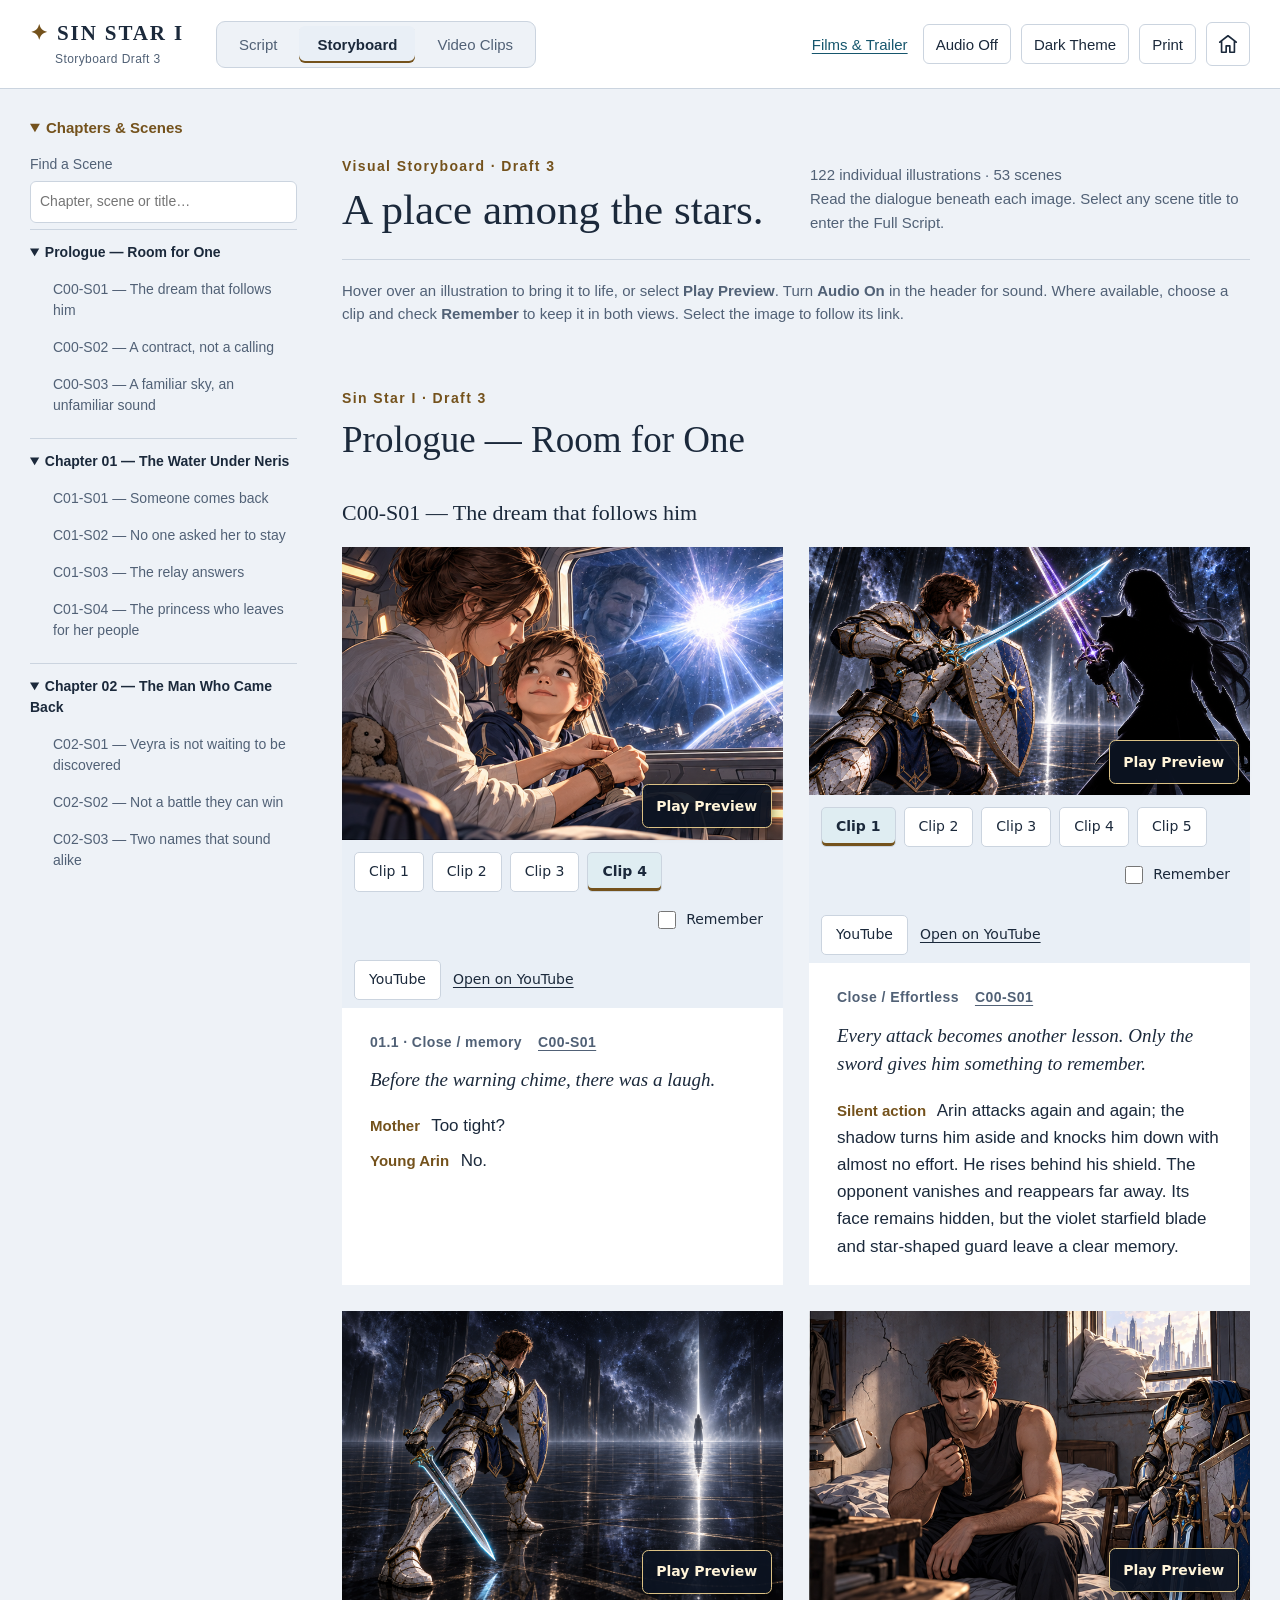
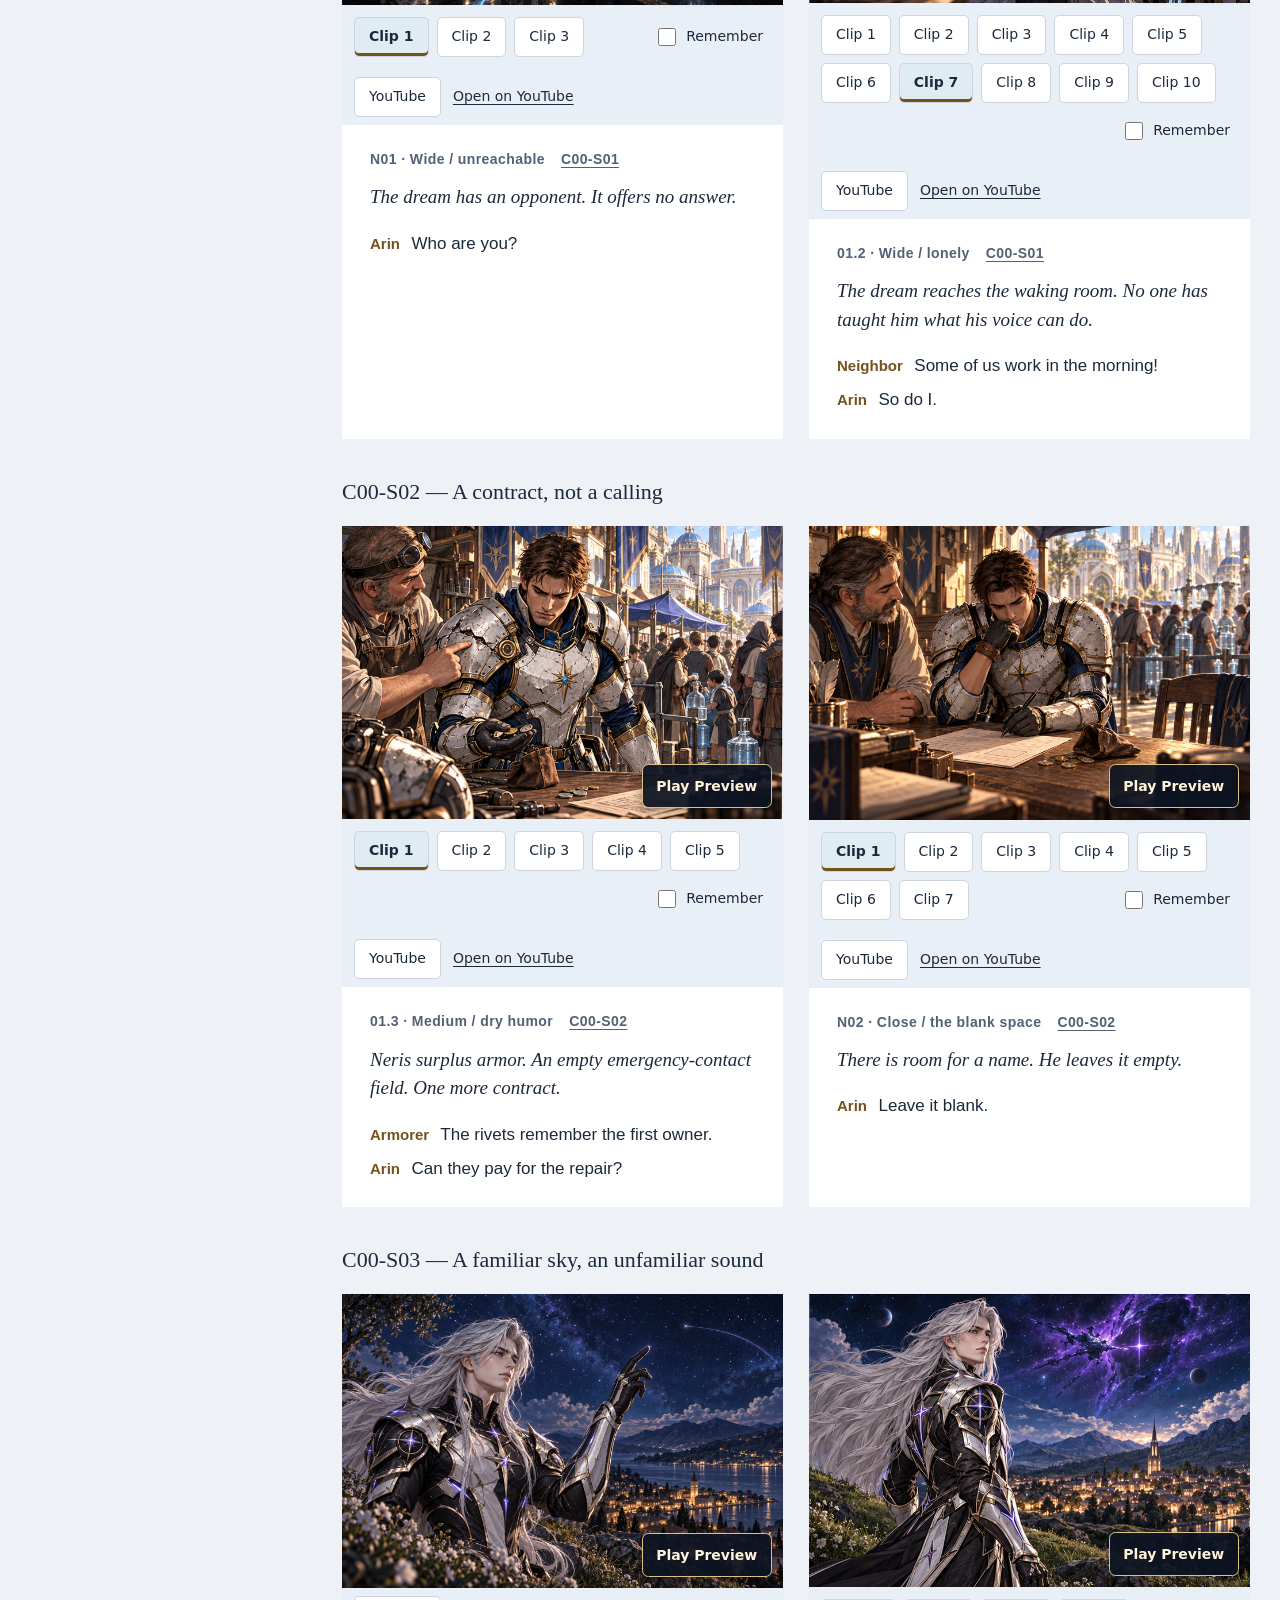
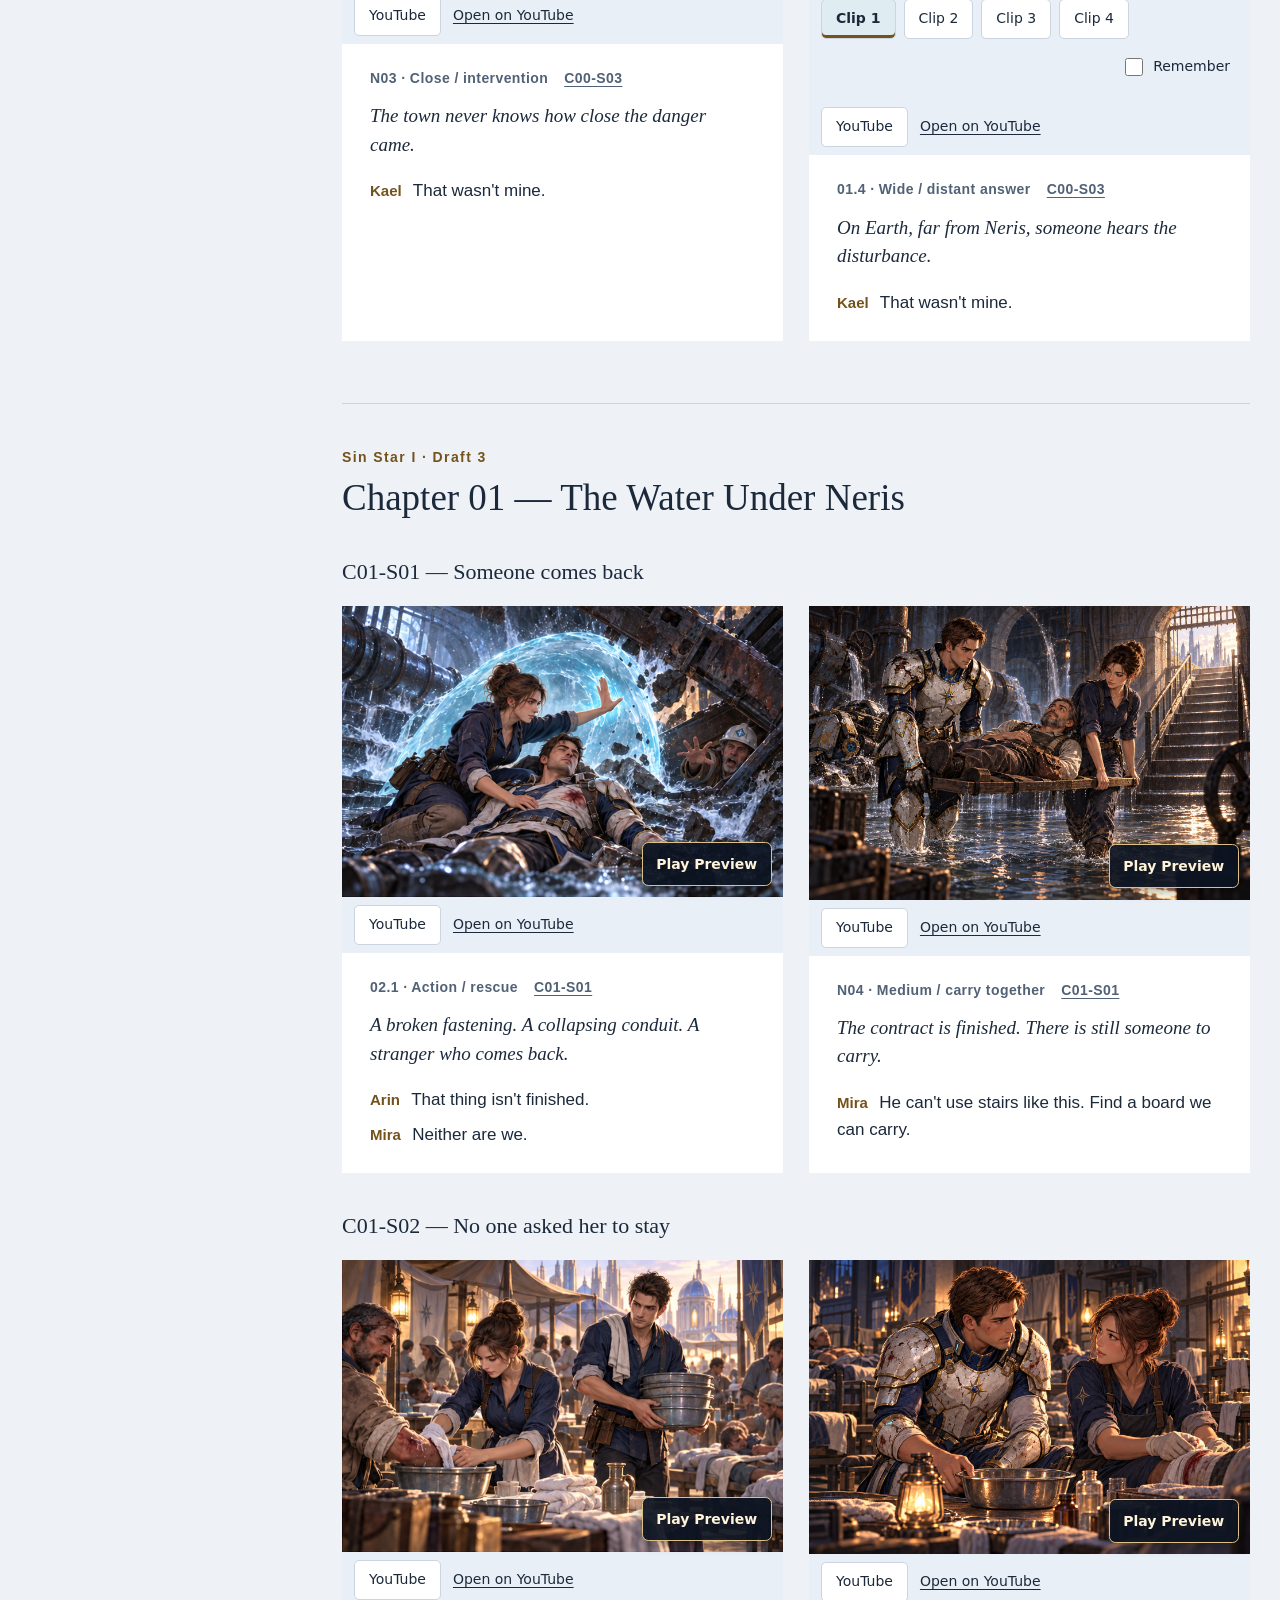
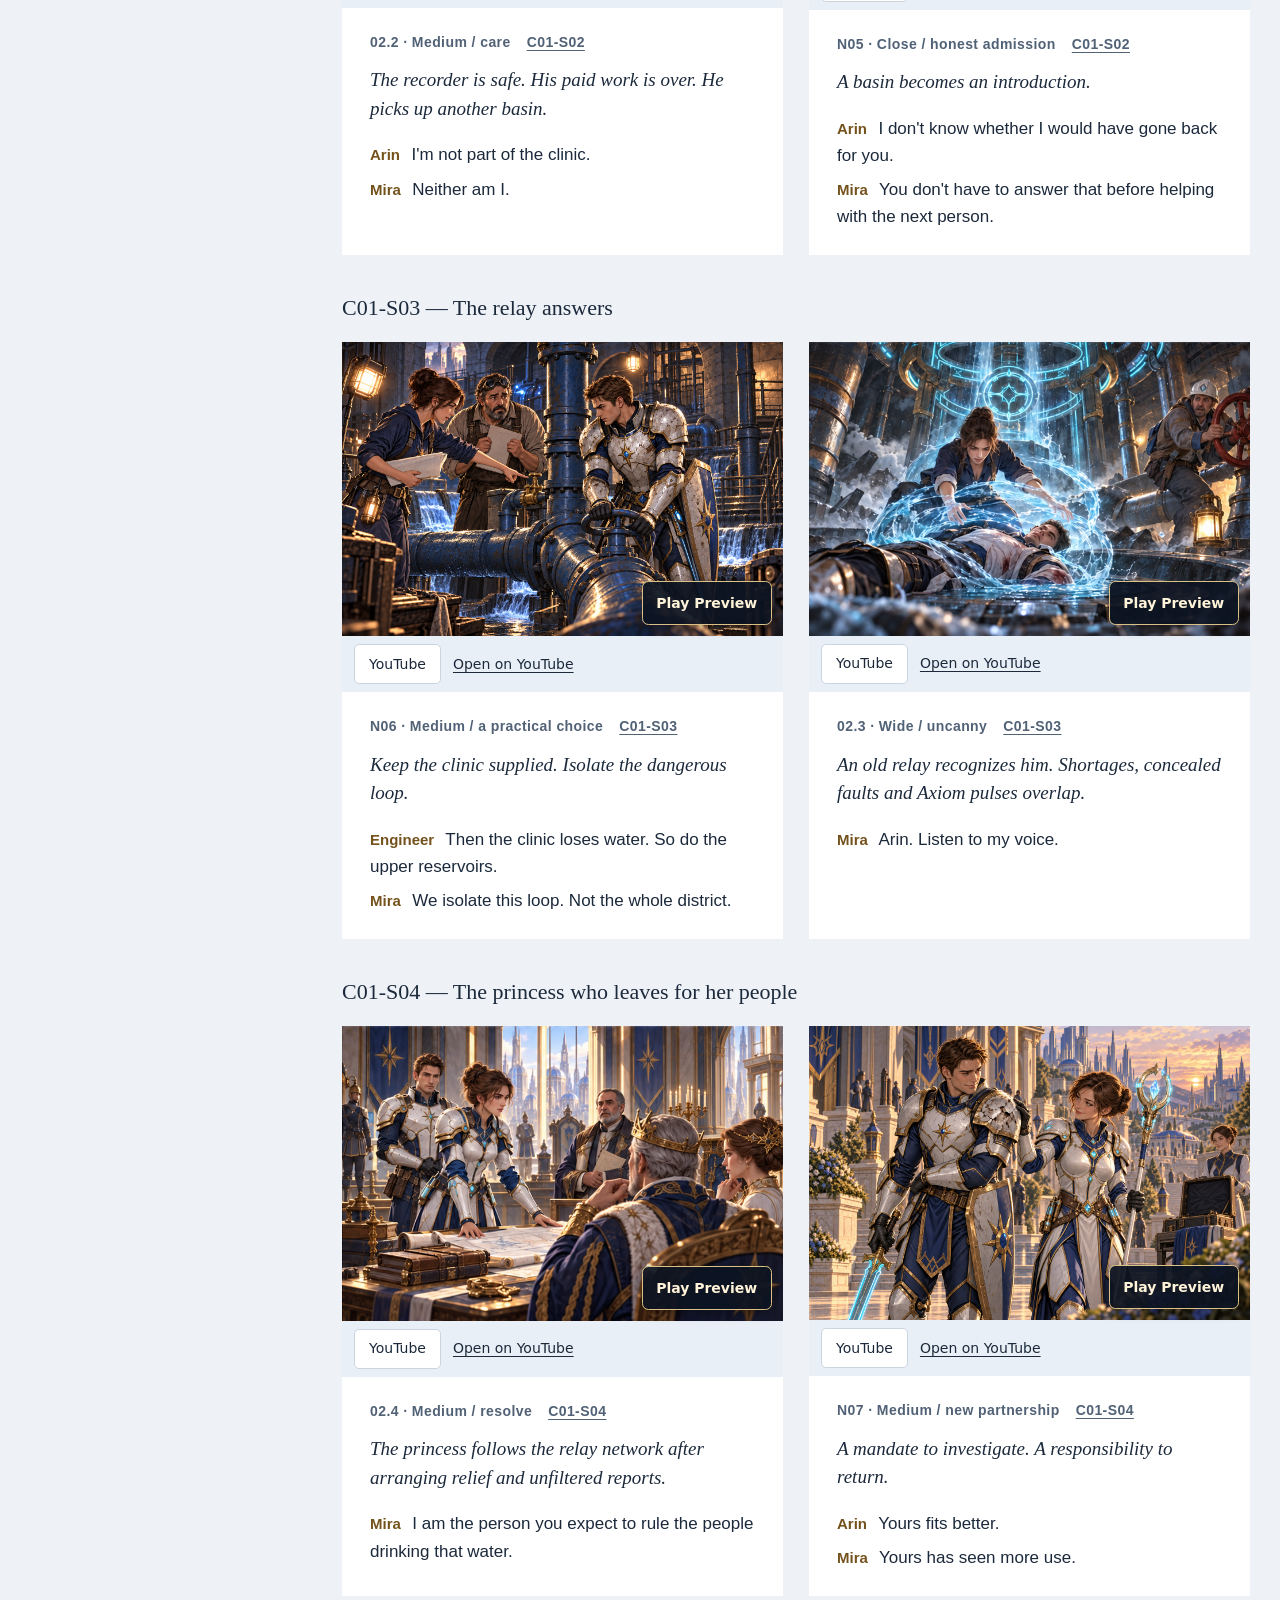
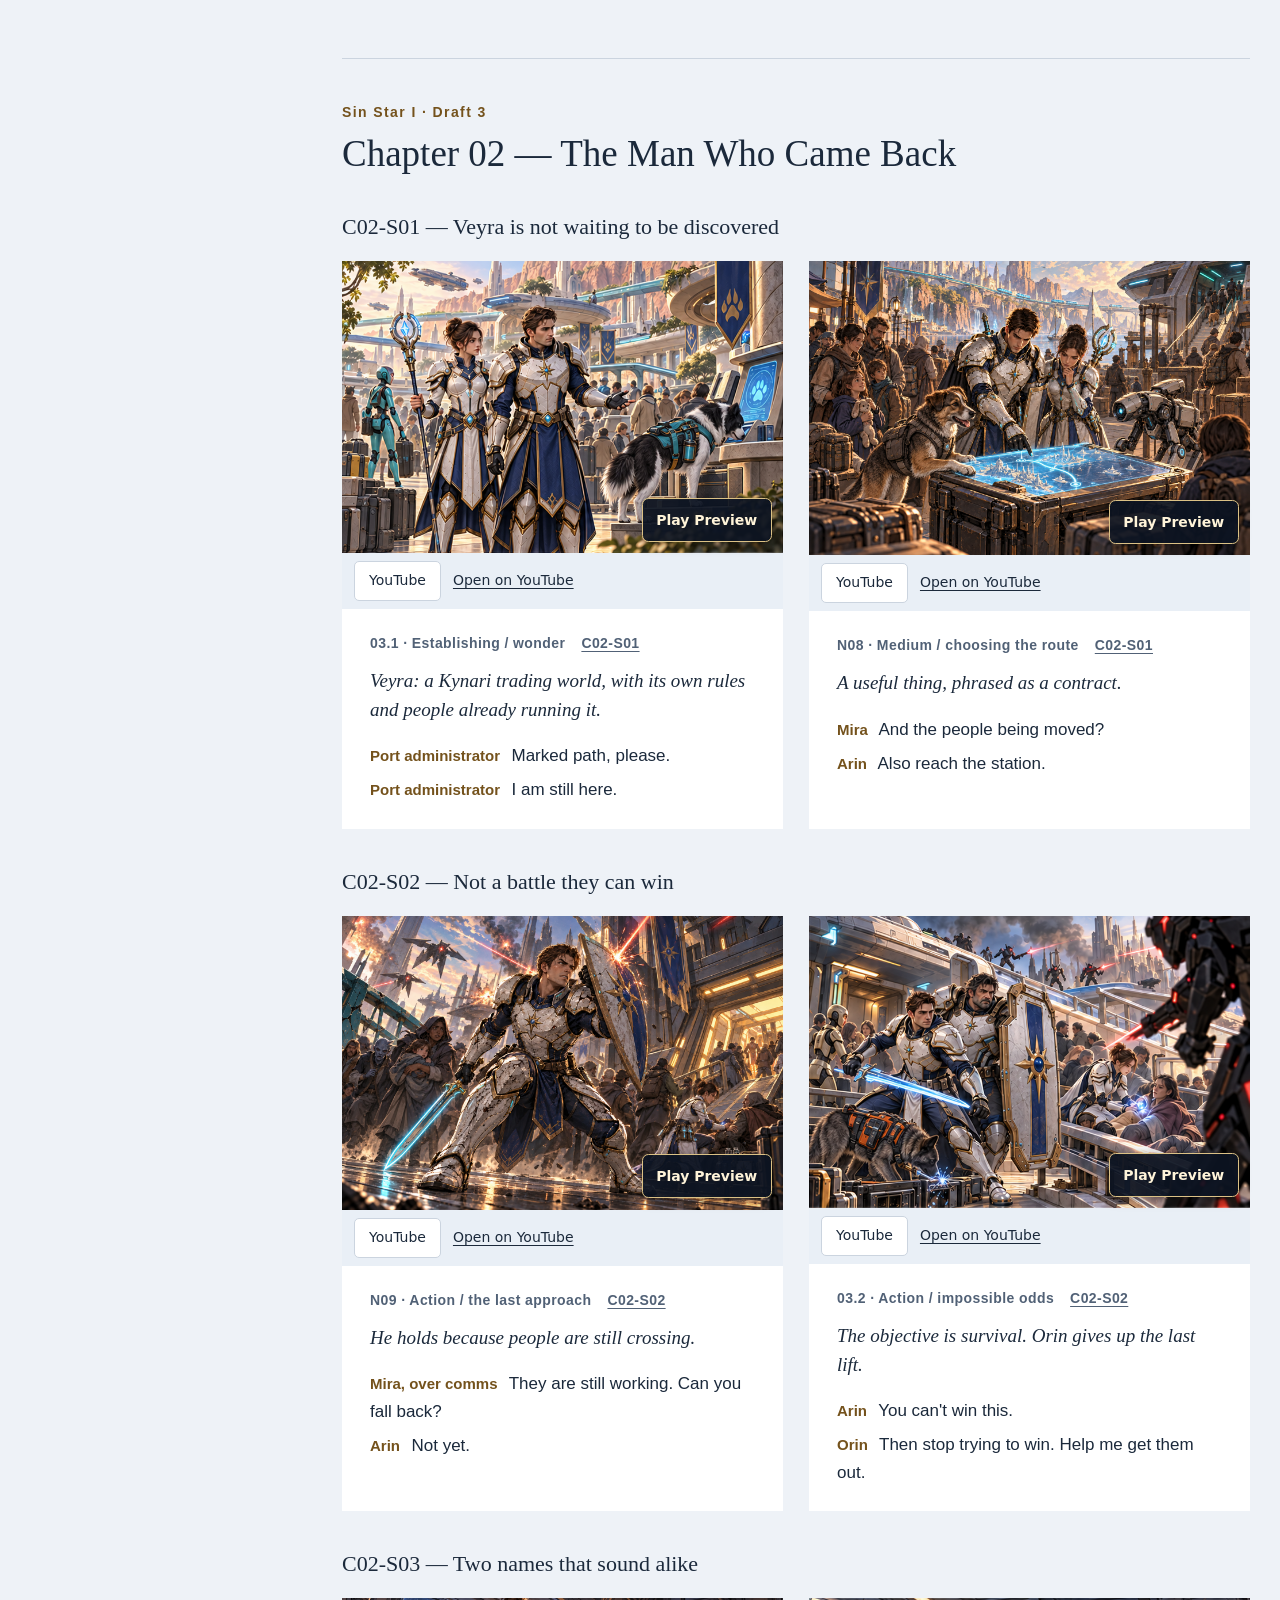
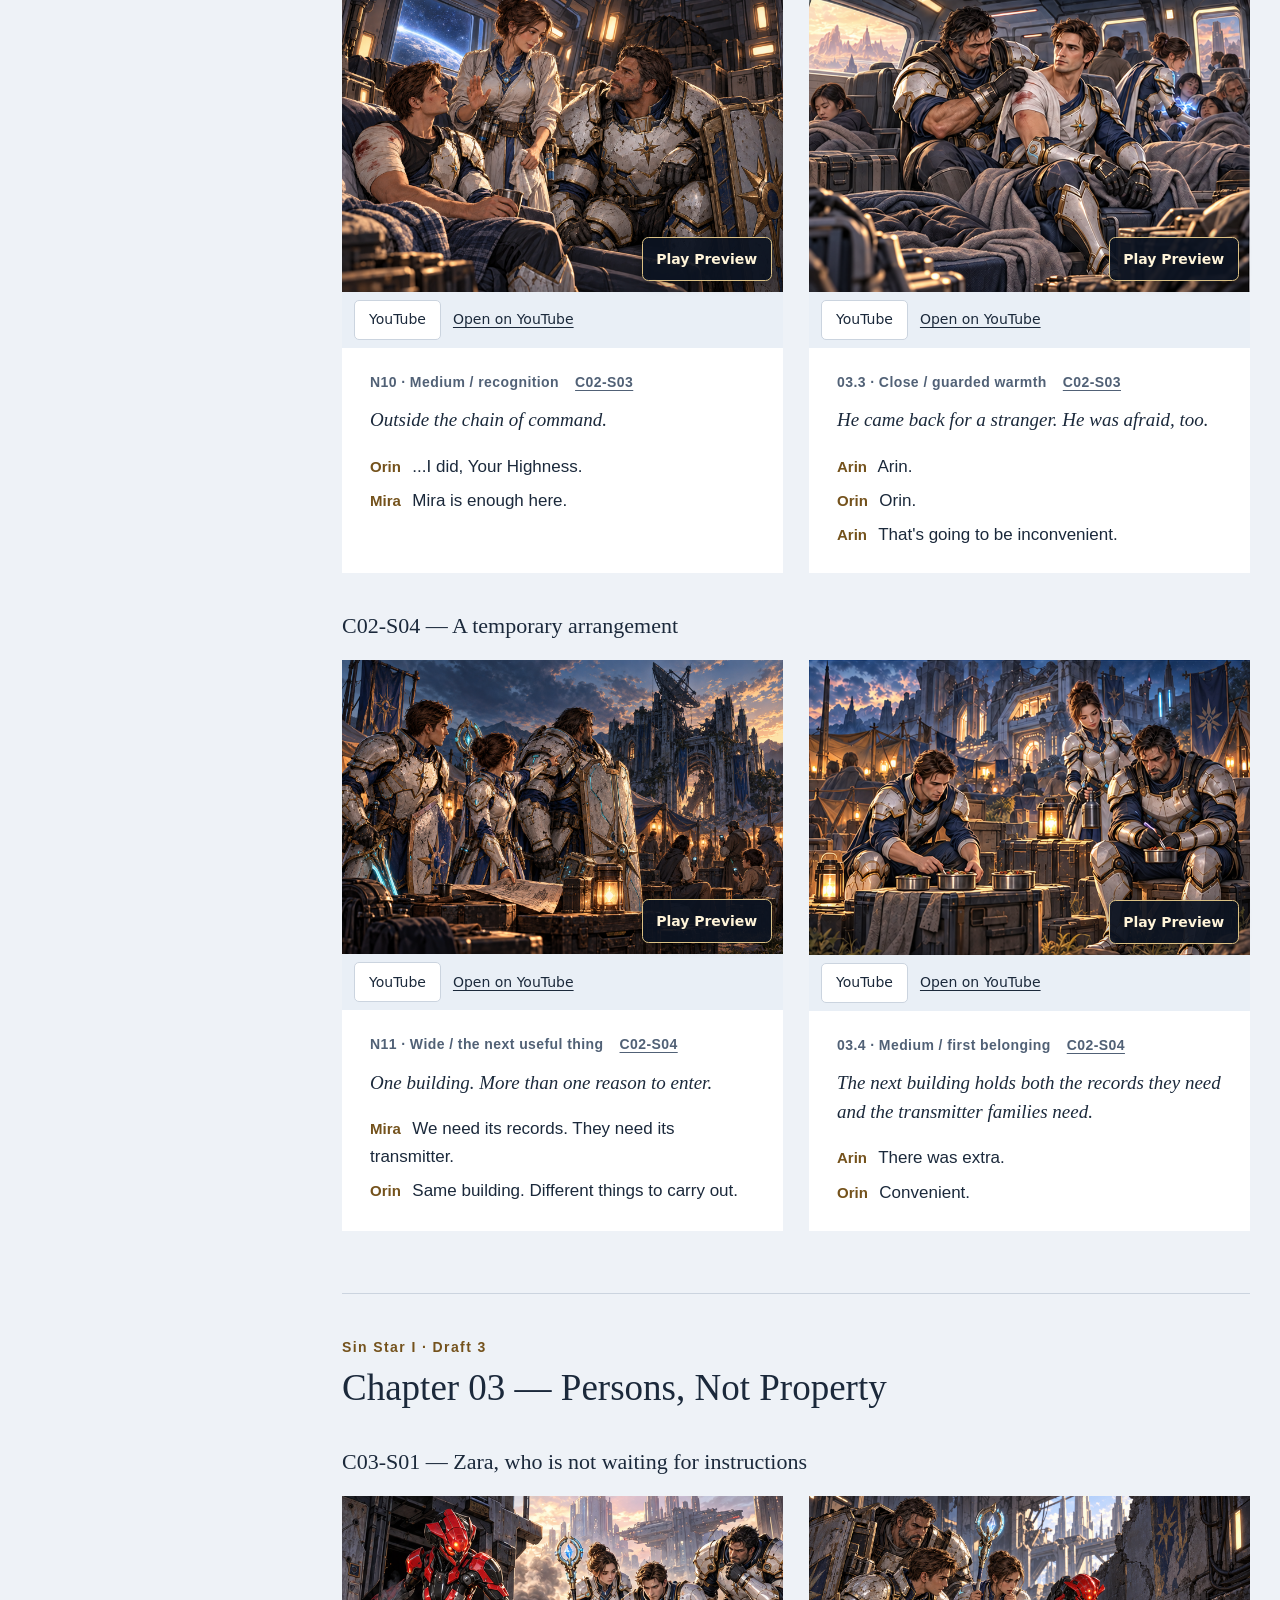
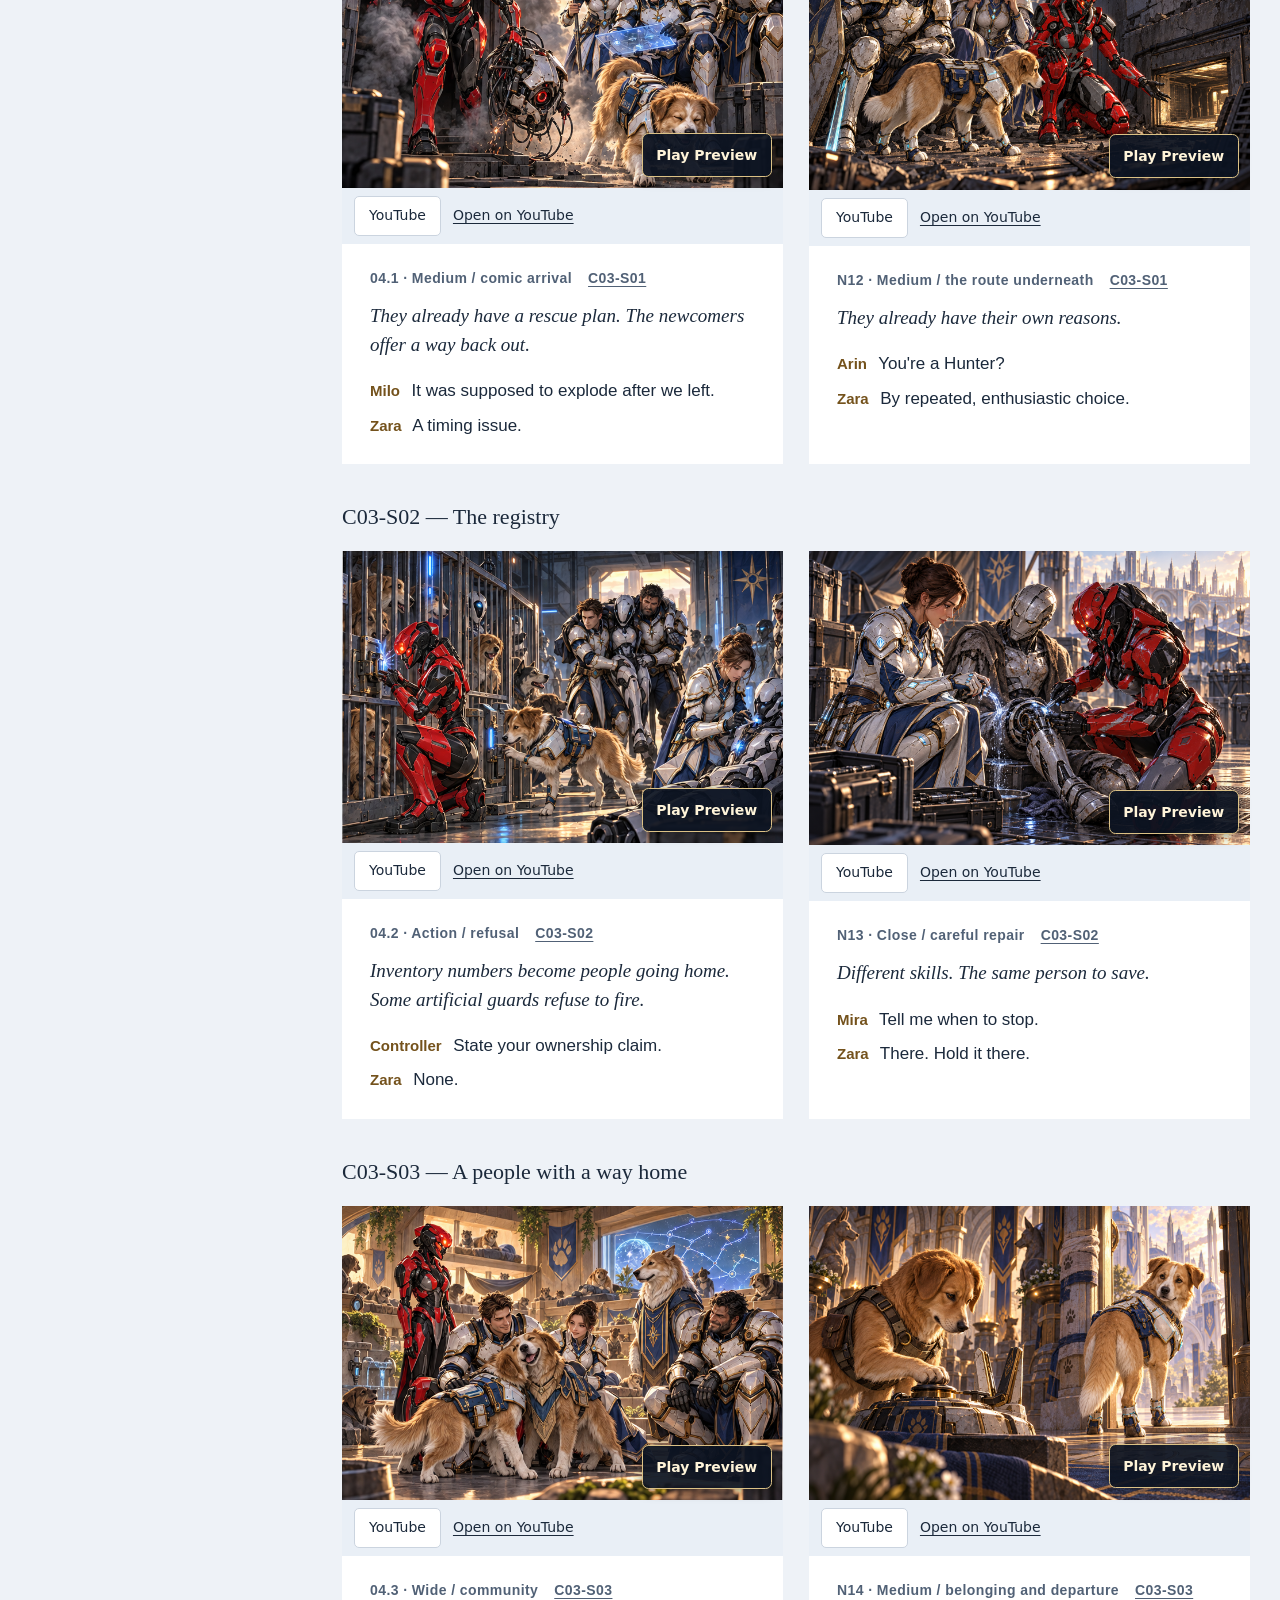
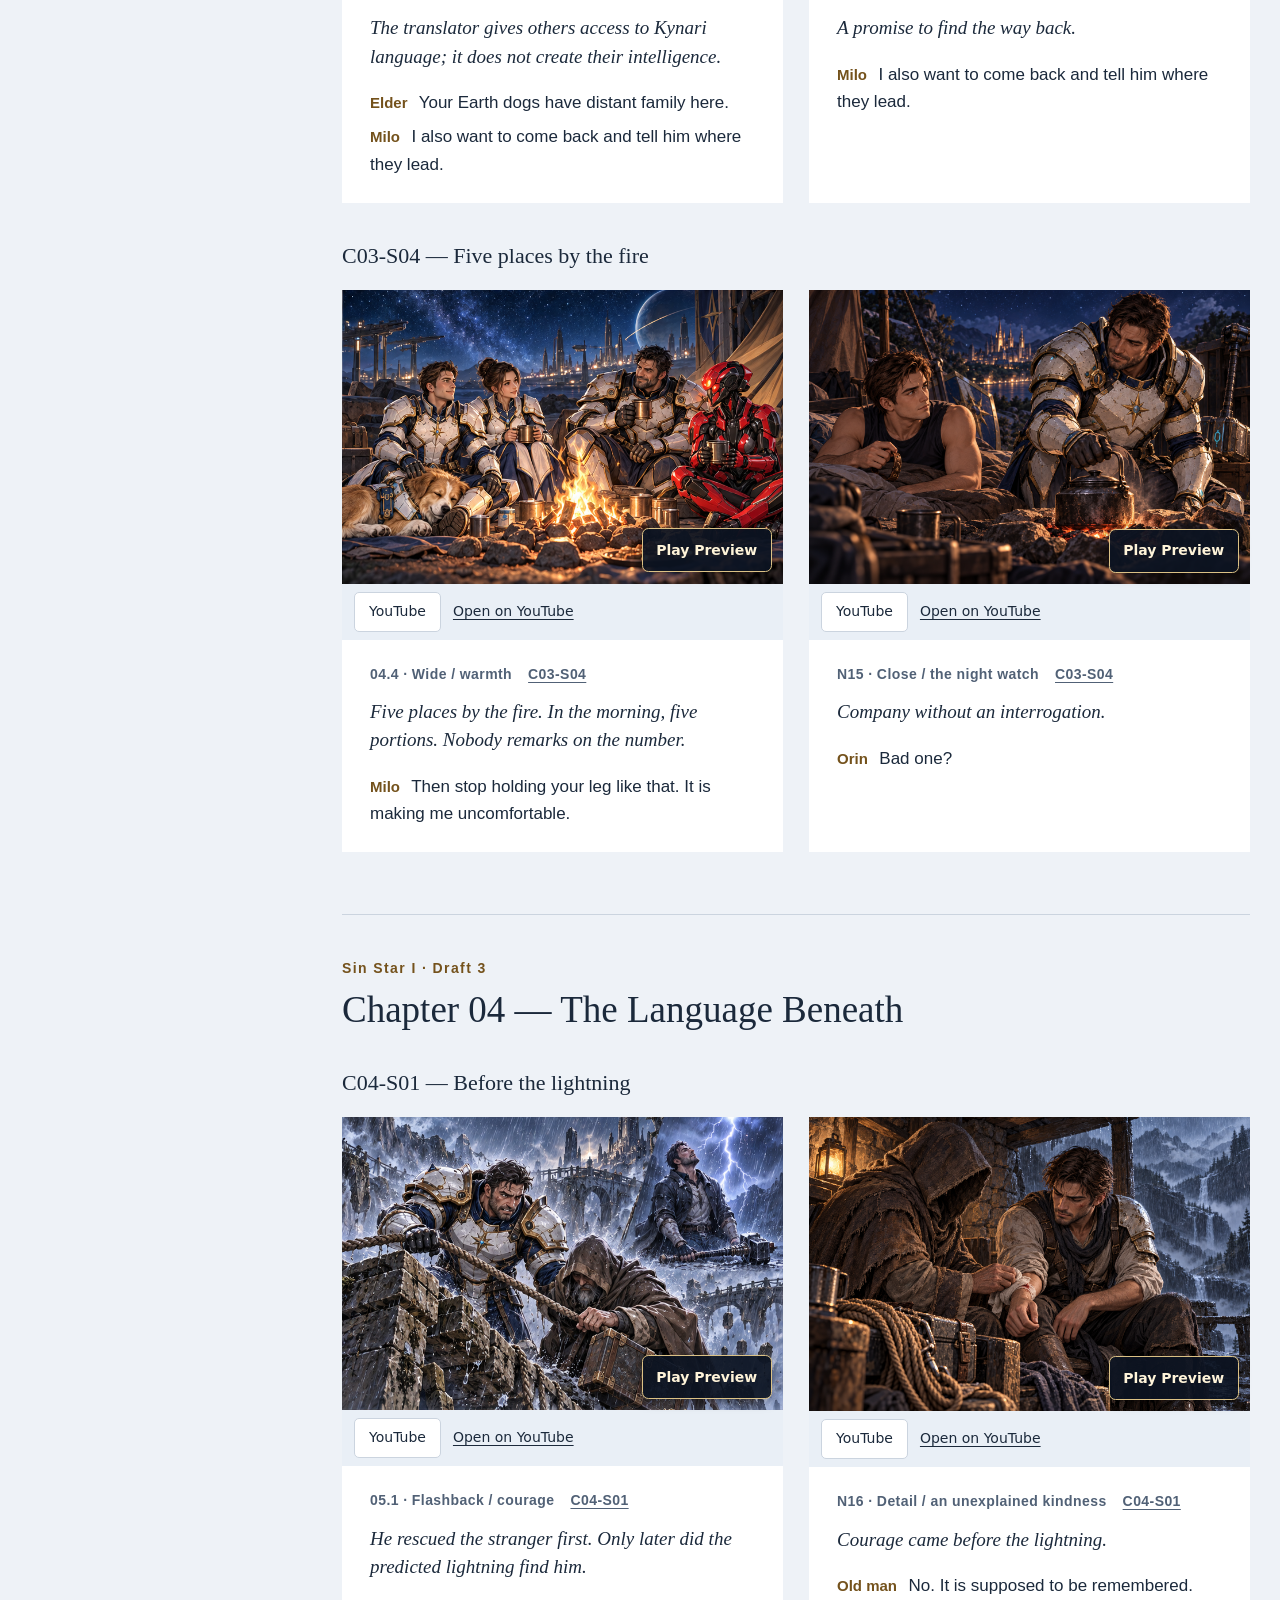
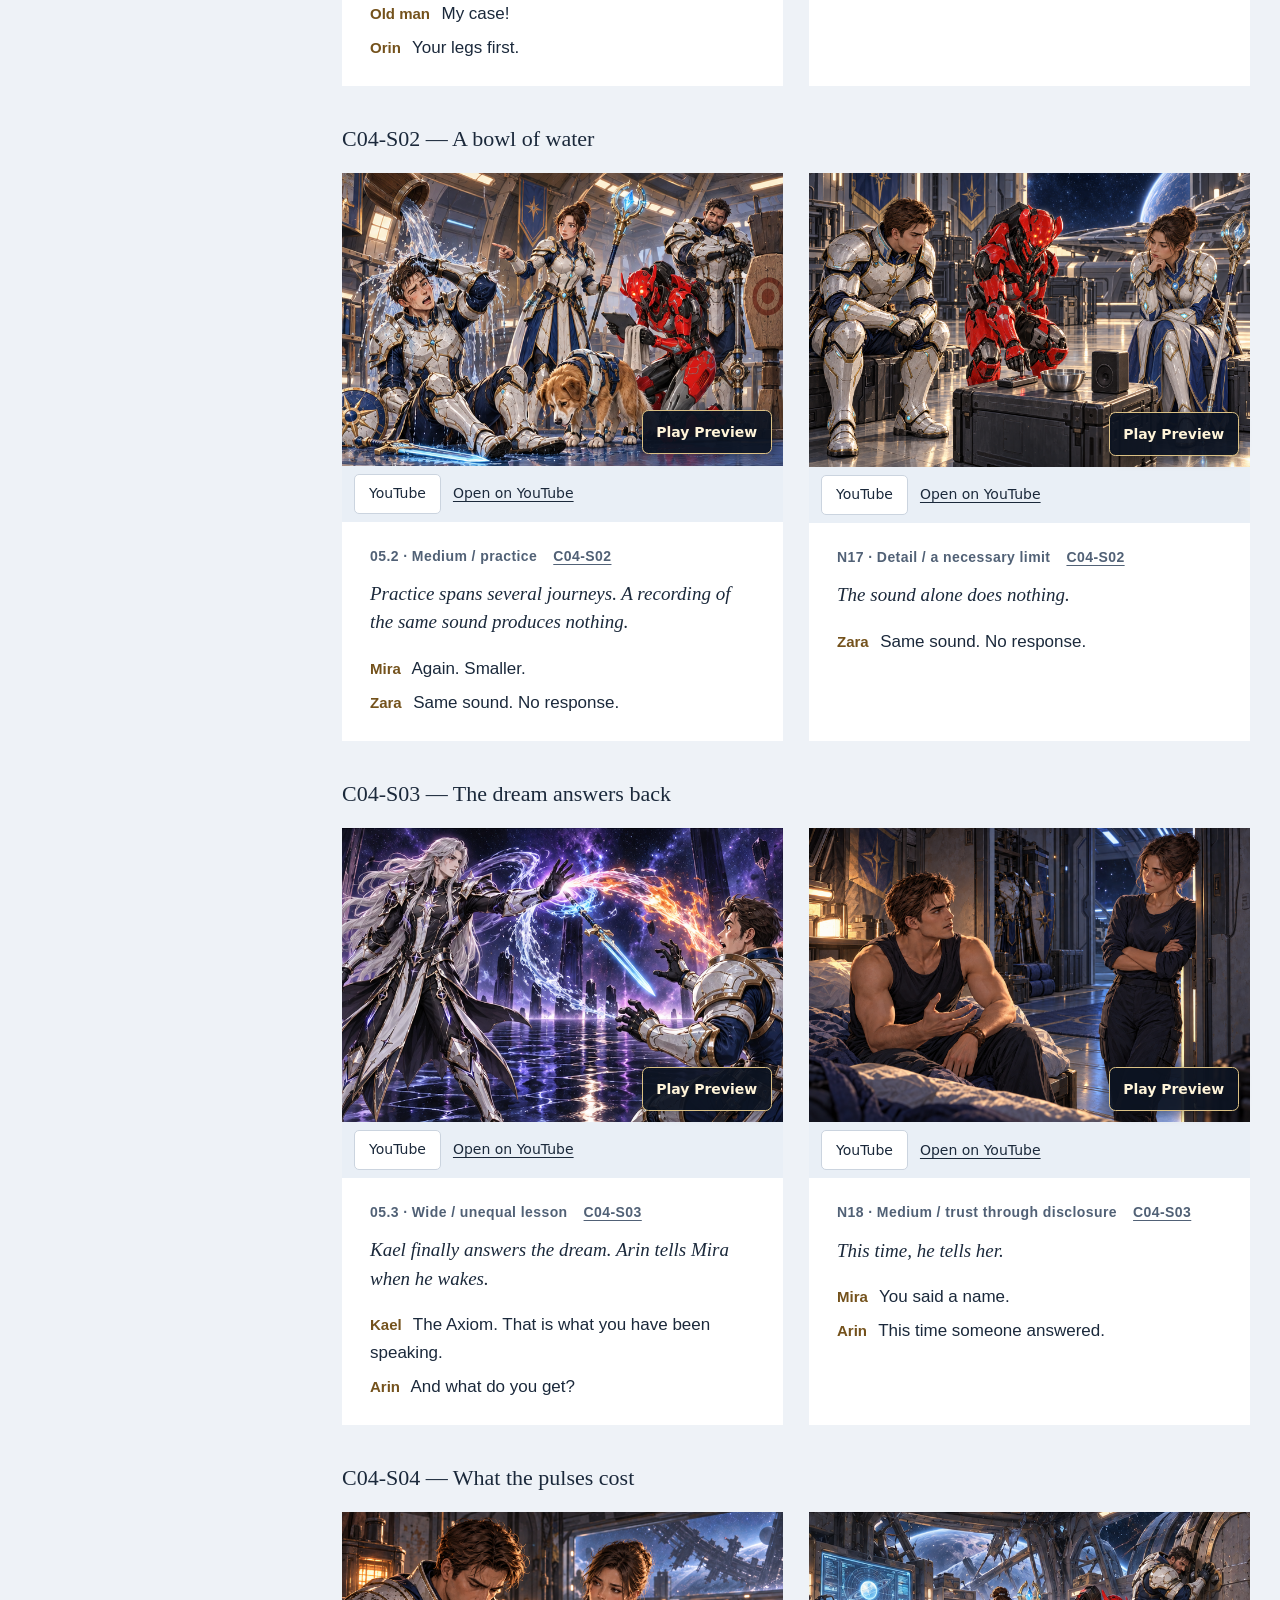
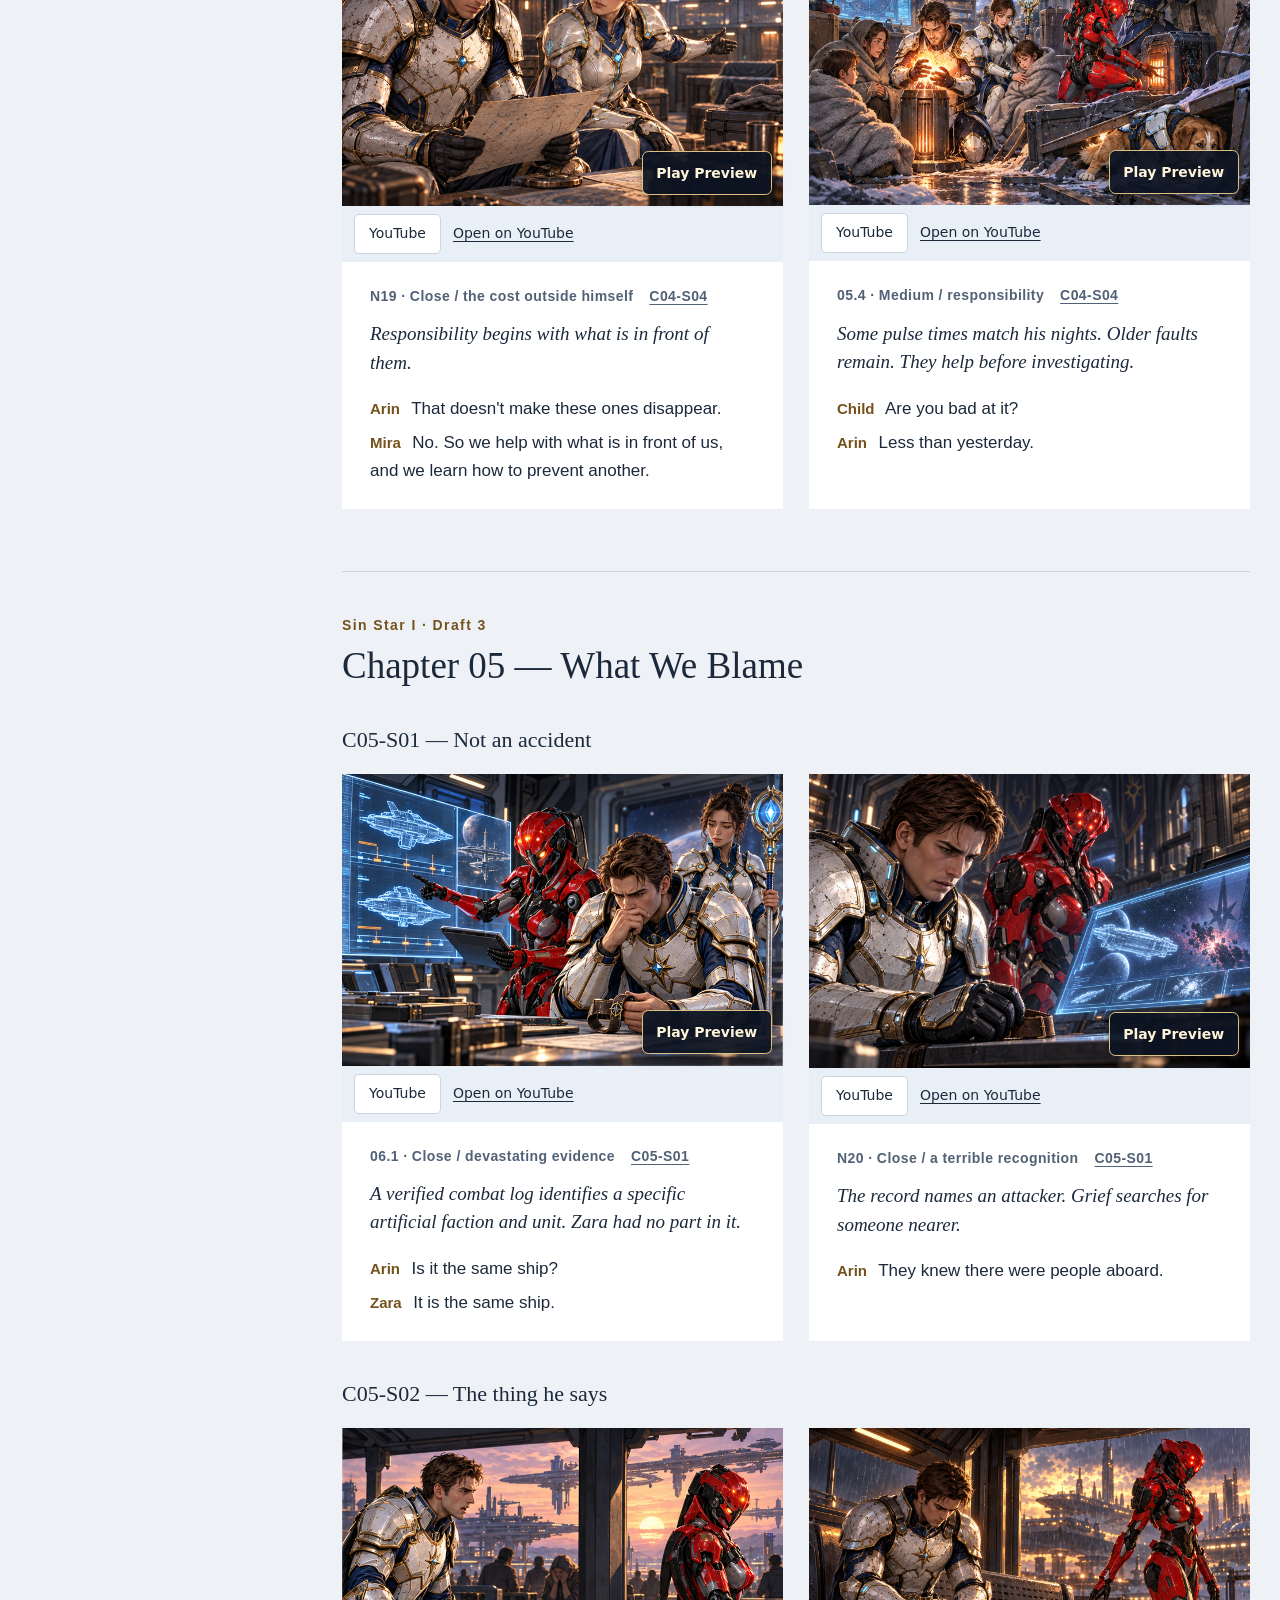
==== commit 23c3380c: "Sin and Codex: fix Video Clips poster overflow on phones Apply the publication source fix to the nes" ====
--- a/docs/index.html
+++ b/docs/index.html
@@ -1,5 +1,5 @@
 <!doctype html>
-<html lang="en" data-theme="dark"><head><meta charset="utf-8"><meta name="viewport" content="width=device-width,initial-scale=1"><meta name="theme-color" content="#0c1422"><meta name="description" content="Sin Star I Storyboard Draft 3: illustrated scenes, dialogue and full script."><title>Sin Star I · Storyboard Draft 3</title><link rel="icon" href="asset/star.svg"><link rel="stylesheet" href="asset/storyboard.css?v=7a3bbdcacb"><link rel="stylesheet" href="asset/animated-pictures.css?v=7b3fc18de3"><script src="asset/site-theme.js?v=cf83103d5b"></script><link rel="stylesheet" href="asset/site-shell.css?v=c6be402025"><link rel="canonical" href="https://sincioco.github.io/SinStar_Storyboard/"><meta name="referrer" content="strict-origin-when-cross-origin"><link rel="stylesheet" href="asset/public-pages.css?v=041f214850"></head>
+<html lang="en" data-theme="dark"><head><meta charset="utf-8"><meta name="viewport" content="width=device-width,initial-scale=1"><meta name="theme-color" content="#0c1422"><meta name="description" content="Sin Star I Storyboard Draft 3: illustrated scenes, dialogue and full script."><title>Sin Star I · Storyboard Draft 3</title><link rel="icon" href="asset/star.svg"><link rel="stylesheet" href="asset/storyboard.css?v=7a3bbdcacb"><link rel="stylesheet" href="asset/animated-pictures.css?v=7b3fc18de3"><script src="asset/site-theme.js?v=cf83103d5b"></script><link rel="stylesheet" href="asset/site-shell.css?v=c6be402025"><link rel="canonical" href="https://sincioco.github.io/SinStar_Storyboard/"><meta name="referrer" content="strict-origin-when-cross-origin"><link rel="stylesheet" href="asset/public-pages.css?v=30b361fac3"></head>
 <body id="top" data-view="storyboard"><a class="skip" href="#story">Skip to the story</a><header class="site-header"><div class="site-header-inner"><a class="site-brand" href="index.html"><span aria-hidden="true">✦</span> SIN STAR I<small>Storyboard Draft 3</small></a><nav class="view-tabs" aria-label="Story views"><a data-view="script" href="Sin-Star-I-Game-Script-v0.2.html">Script</a><a data-view="storyboard" href="index.html" aria-current="page">Storyboard</a><a data-view="clips" href="review.html">Video Clips</a></nav><div class="site-tools"><a href="movies.html">Films &amp; Trailer</a><button id="site-audio-toggle" type="button" aria-pressed="false" hidden>Audio Off</button><button id="site-theme-toggle" type="button" aria-pressed="false" hidden>Dark Theme</button><button id="site-print" type="button" hidden>Print</button><a id="storyboard-home" class="site-home" href="https://sincioco.com/" target="_top" aria-label="Home: Sincioco.com" title="Home: Sincioco.com"><svg viewBox="0 0 24 24" fill="none" stroke="currentColor" stroke-width="1.8" stroke-linecap="round" stroke-linejoin="round" aria-hidden="true" focusable="false"><path d="m3 10 9-7 9 7M5 9v12h5v-7h4v7h5V9"/></svg></a></div></div></header>
 <div class="site-layout"><aside class="site-sidebar"><details class="scene-index" id="scene-index" open><summary>Chapters &amp; Scenes</summary><div class="scene-index-body"><div class="scene-filter-tools" hidden><label for="scene-filter">Find a Scene</label><input id="scene-filter" type="search" placeholder="Chapter, scene or title…" autocomplete="off"><p id="scene-filter-status" role="status" aria-live="polite"></p></div><nav aria-label="Chapters and scenes"><details class="scene-nav-group" open><summary><a href="#c00-s01">Prologue — Room for One</a></summary><ul><li><a data-scene-link href="#c00-s01">C00-S01 — The dream that follows him</a></li><li><a data-scene-link href="#c00-s02">C00-S02 — A contract, not a calling</a></li><li><a data-scene-link href="#c00-s03">C00-S03 — A familiar sky, an unfamiliar sound</a></li></ul></details><details class="scene-nav-group" open><summary><a href="#c01-s01">Chapter 01 — The Water Under Neris</a></summary><ul><li><a data-scene-link href="#c01-s01">C01-S01 — Someone comes back</a></li><li><a data-scene-link href="#c01-s02">C01-S02 — No one asked her to stay</a></li><li><a data-scene-link href="#c01-s03">C01-S03 — The relay answers</a></li><li><a data-scene-link href="#c01-s04">C01-S04 — The princess who leaves for her people</a></li></ul></details><details class="scene-nav-group" open><summary><a href="#c02-s01">Chapter 02 — The Man Who Came Back</a></summary><ul><li><a data-scene-link href="#c02-s01">C02-S01 — Veyra is not waiting to be discovered</a></li><li><a data-scene-link href="#c02-s02">C02-S02 — Not a battle they can win</a></li><li><a data-scene-link href="#c02-s03">C02-S03 — Two names that sound alike</a></li><li><a data-scene-link href="#c02-s04">C02-S04 — A temporary arrangement</a></li></ul></details><details class="scene-nav-group" open><summary><a href="#c03-s01">Chapter 03 — Persons, Not Property</a></summary><ul><li><a data-scene-link href="#c03-s01">C03-S01 — Zara, who is not waiting for instructions</a></li><li><a data-scene-link href="#c03-s02">C03-S02 — The registry</a></li><li><a data-scene-link href="#c03-s03">C03-S03 — A people with a way home</a></li><li><a data-scene-link href="#c03-s04">C03-S04 — Five places by the fire</a></li></ul></details><details class="scene-nav-group" open><summary><a href="#c04-s01">Chapter 04 — The Language Beneath</a></summary><ul><li><a data-scene-link href="#c04-s01">C04-S01 — Before the lightning</a></li><li><a data-scene-link href="#c04-s02">C04-S02 — A bowl of water</a></li><li><a data-scene-link href="#c04-s03">C04-S03 — The dream answers back</a></li><li><a data-scene-link href="#c04-s04">C04-S04 — What the pulses cost</a></li></ul></details><details class="scene-nav-group" open><summary><a href="#c05-s01">Chapter 05 — What We Blame</a></summary><ul><li><a data-scene-link href="#c05-s01">C05-S01 — Not an accident</a></li><li><a data-scene-link href="#c05-s02">C05-S02 — The thing he says</a></li><li><a data-scene-link href="#c05-s03">C05-S03 — No one gets erased for convenience</a></li><li><a data-scene-link href="#c05-s04">C05-S04 — An apology without a bargain</a></li><li><a data-scene-link href="#c05-s05">C05-S05 — The Second Dawn</a></li></ul></details><details class="scene-nav-group" open><summary><a href="#c06-s01">Chapter 06 — The Village That Ate</a></summary><ul><li><a data-scene-link href="#c06-s01">C06-S01 — East Valley</a></li><li><a data-scene-link href="#c06-s02">C06-S02 — The house with the repaired door</a></li><li><a data-scene-link href="#c06-s03">C06-S03 — Letters, not permission to pry</a></li><li><a data-scene-link href="#c06-s04">C06-S04 — What the food cost</a></li><li><a data-scene-link href="#c06-s05">C06-S05 — A kingdom cannot be healed by one report</a></li><li><a data-scene-link href="#c06-s06">C06-S06 — Something he can carry differently</a></li></ul></details><details class="scene-nav-group" open><summary><a href="#c07-s01">Chapter 07 — A World Worth Keeping</a></summary><ul><li><a data-scene-link href="#c07-s01">C07-S01 — Earth, briefly</a></li><li><a data-scene-link href="#c07-s02">C07-S02 — The worlds in his notebooks</a></li><li><a data-scene-link href="#c07-s03">C07-S03 — The witness archive</a></li><li><a data-scene-link href="#c07-s04">C07-S04 — The people beside the answer</a></li><li><a data-scene-link href="#c07-s05">C07-S05 — A quiet hour before leaving</a></li></ul></details><details class="scene-nav-group" open><summary><a href="#c08-s01">Chapter 08 — The Door That Listens</a></summary><ul><li><a data-scene-link href="#c08-s01">C08-S01 — A clock to come home to</a></li><li><a data-scene-link href="#c08-s02">C08-S02 — The chamber of two voices</a></li><li><a data-scene-link href="#c08-s03">C08-S03 — The battle he never wins alone</a></li><li><a data-scene-link href="#c08-s04">C08-S04 — Hold</a></li></ul></details><details class="scene-nav-group" open><summary><a href="#c09-s01">Chapter 09 — The Origin</a></summary><ul><li><a data-scene-link href="#c09-s01">C09-S01 — A place someone built</a></li><li><a data-scene-link href="#c09-s02">C09-S02 — The One comes home</a></li><li><a data-scene-link href="#c09-s03">C09-S03 — An imperfect universe refuses</a></li><li><a data-scene-link href="#c09-s04">C09-S04 — Not another Arin</a></li><li><a data-scene-link href="#c09-s05">C09-S05 — Five voices, two speakers</a></li></ul></details><details class="scene-nav-group" open><summary><a href="#e01-s01">Epilogue — The Lives They Kept</a></summary><ul><li><a data-scene-link href="#e01-s01">E01-S01 — What Kael leaves</a></li><li><a data-scene-link href="#e01-s02">E01-S02 — Nothing is fixed just because the sky survived</a></li><li><a data-scene-link href="#e01-s03">E01-S03 — A street in daylight</a></li></ul></details><details class="scene-nav-group" open><summary><a href="#opt-01">Appendix A — Optional party scenes</a></summary><ul><li><a data-scene-link href="#opt-01">OPT-01 — What he remembers besides the fire</a></li><li><a data-scene-link href="#opt-02">OPT-02 — The limit of a healer</a></li><li><a data-scene-link href="#opt-03">OPT-03 — Why Zara stays after the interesting part</a></li><li><a data-scene-link href="#opt-04">OPT-04 — His mother&#x27;s answer</a></li><li><a data-scene-link href="#opt-05">OPT-05 — The map only Milo can read</a></li><li><a data-scene-link href="#opt-06">OPT-06 — A hand offered back</a></li></ul></details></nav><nav class="reference-links" aria-label="Story references"><a href="Sin-Star-I-Game-Script-v0.2.html#sin-star-i">Script Overview</a><a href="Sin-Star-I-Game-Script-v0.2.html#3-cast-and-performance-notes">Cast &amp; Performance Notes</a><a href="index.html#canon">Canon &amp; Notes</a></nav></div></details></aside>
 <main><div class="intro"><div><p class="eyebrow">Visual Storyboard · Draft 3</p><h1>A place among the stars.</h1></div><p>122 individual illustrations · 53 scenes<br>Read the dialogue beneath each image. Select any scene title to enter the Full Script.</p></div><p class="animation-guide">Hover over an illustration to bring it to life, or select <strong>Play Preview</strong>. Turn <strong>Audio On</strong> in the header for sound. Where available, choose a clip and check <strong>Remember</strong> to keep it in both views. Select the image to follow its link.</p><div id="story"><section class="board" id="prologue--room-for-one"><header class="board-head"><div><p class="eyebrow">Sin Star I · Draft 3</p><h2>Prologue — Room for One</h2></div></header><section class="scene" id="c00-s01"><h3><a href="Sin-Star-I-Game-Script-v0.2.html#c00-s01">C00-S01 — The dream that follows him</a></h3><div class="panels"><span id="page-01"></span><figure id="panel-01-1"><div class="animated-picture" data-media-id="panel-01-1" data-default-clip="episode-memory-take2"><div class="picture-stage"><a class="picture" href="asset/images/panel-01-1.png" target="_blank" rel="noopener" aria-label="Open individual illustration: Before the warning chime, there was a laugh."><img src="asset/images/panel-01-1.png?v=3e2473ccc1" alt="Inside a civilian spaceship, a mother&#x27;s hand fastens a worn wrist strap on a young boy; his father&#x27;s smiling face is reflected in the window, beyond which a sudden white flash begins. Tender memory interrupted, no bodies or gore." width="766" height="508" loading="eager" decoding="async"><video data-src="asset/videos/hover/C00-S01 - Close - Memory.mp4?v=29fa7bd453" muted loop playsinline preload="none" aria-hidden="true" tabindex="-1"></video></a><button class="animation-toggle" type="button" data-caption="Before the warning chime, there was a laugh." aria-label="Play Preview: Before the warning chime, there was a laugh." aria-pressed="false" hidden>Play Preview</button><span class="animation-status" role="status" aria-live="polite"></span><div class="youtube-preview"></div></div><div class="clip-choices" role="group" aria-label="Video clip variations" hidden><button type="button" data-clip="panel-01-1" title="The original father line is incorrect; Clip 2 retains partial generated subtitles despite its crop. Clip 4 is a fresh 720p take with correct dialogue and clean sampled frames, with no subtitle-removal crop." data-src="asset/videos/hover/C00-S01 - Close - Memory.mp4?v=29fa7bd453" aria-pressed="false">Clip 1</button><button type="button" data-clip="episode-memory-take1" title="Correct spoken dialogue, but Sin confirmed that the earlier close crop leaves partial generated subtitles visible. Preserved for comparison; superseded by the fresh, uncropped 720p memory take 2." data-src="asset/videos/hover/C00-S01_Clip2 - Close - Memory.mp4?v=6441c01301" aria-pressed="false">Clip 2</button><button type="button" data-clip="episode-white-fire-take1" title="The original father line is incorrect; Clip 2 retains partial generated subtitles despite its crop. Clip 4 is a fresh 720p take with correct dialogue and clean sampled frames, with no subtitle-removal crop." data-src="asset/videos/hover/C00-S01_Clip3 - Close - White Fire.mp4?v=be0e5fb198" aria-pressed="false">Clip 3</button><button type="button" data-clip="episode-memory-take2" title="The original father line is incorrect; Clip 2 retains partial generated subtitles despite its crop. Clip 4 is a fresh 720p take with correct dialogue and clean sampled frames, with no subtitle-removal crop." data-src="asset/videos/hover/C00-S01_Clip4 - Close - Memory.mp4?v=91f9333b41" aria-pressed="false">Clip 4</button><label><input class="remember-clip" type="checkbox"> Remember</label><span class="clip-save-status" role="status"></span></div><div class="youtube-options" hidden><button class="youtube-option" type="button" hidden>YouTube</button><a class="youtube-link" target="_blank" rel="noopener" hidden>Open on YouTube</a></div></div><figcaption><p class="scene-label"><span>01.1 · Close / memory</span><a href="Sin-Star-I-Game-Script-v0.2.html#c00-s01">C00-S01</a></p><p class="caption">Before the warning chime, there was a laugh.</p><div class="dialogue"><p><strong>Mother</strong> Too tight?</p><p><strong>Young Arin</strong> No.</p></div></figcaption></figure><figure id="new-c00-s01-duel"><div class="animated-picture" data-media-id="new-c00-s01-duel" data-default-clip="new-c00-s01-duel"><div class="picture-stage"><a class="picture" href="asset/images/c00-s01-duel.png" target="_blank" rel="noopener"><img src="asset/images/c00-s01-duel.png?v=09f000c6e4" alt="In the dream hall, Arin battles an unidentified dark silhouette whose distinctive violet starfield sword remains clearly visible. Effortless counters knock Arin down repeatedly; he rises into a guarded crouch before the opponent instantly teleports far away." width="1672" height="941" loading="lazy" decoding="async"><video data-src="asset/videos/hover/C00-S01 - Close - Effortless.mp4?v=1d3055ef2c" muted loop playsinline preload="none" aria-hidden="true" tabindex="-1"></video></a><button class="animation-toggle" type="button" data-caption="Every attack becomes another lesson. Only the sword gives him something to remember." aria-label="Play Preview: Every attack becomes another lesson. Only the sword gives him something to remember." aria-pressed="false" hidden>Play Preview</button><span class="animation-status" role="status" aria-live="polite"></span><div class="youtube-preview"></div></div><div class="clip-choices" role="group" aria-label="Video clip variations" hidden><button type="button" data-clip="new-c00-s01-duel" title="Every attack becomes another lesson. Only the sword gives him something to remember." data-src="asset/videos/hover/C00-S01 - Close - Effortless.mp4?v=1d3055ef2c" aria-pressed="false">Clip 1</button><button type="button" data-clip="new-c00-s01-duel-godlike" title="In the dream, the shadow towers over him. Stone, lightning and fire make resistance feel impossible." data-src="asset/videos/hover/C00-S01_Clip2 - Wide - Godlike.mp4?v=a6c421d907" aria-pressed="false">Clip 2</button><button type="button" data-clip="episode-receding-door-take1" title="Prologue episode — Receding Door" data-src="asset/videos/hover/C00-S01_Clip3 - Wide - Receding Door.mp4?v=880f17c81d" aria-pressed="false">Clip 3</button><button type="button" data-clip="new-c00-s01-duel-moving-godlike" title="Kael advances, lunges and pivots through stone, fire and lightning as Arin dodges and is knocked down." data-src="asset/videos/hover/C00-S01_Clip4 - Wide - Moving Godlike.mp4?v=150de3b06d" aria-pressed="false">Clip 4</button><button type="button" data-clip="new-c00-s01-duel-teleport-godlike" title="Kael unleashes the moving elemental assault, then shrinks and teleports into the distance while Arin recovers." data-src="asset/videos/hover/C00-S01_Clip5 - Wide - Teleport Godlike.mp4?v=d6e6dc6b45" aria-pressed="false">Clip 5</button><label><input class="remember-clip" type="checkbox"> Remember</label><span class="clip-save-status" role="status"></span></div><div class="youtube-options" hidden><button class="youtube-option" type="button" hidden>YouTube</button><a class="youtube-link" target="_blank" rel="noopener" hidden>Open on YouTube</a></div></div><figcaption><p class="scene-label"><span>Close / Effortless</span><a href="Sin-Star-I-Game-Script-v0.2.html#c00-s01">C00-S01</a></p><p class="caption">Every attack becomes another lesson. Only the sword gives him something to remember.</p><div class="dialogue"><p><strong>Silent action</strong> Arin attacks again and again; the shadow turns him aside and knocks him down with almost no effort. He rises behind his shield. The opponent vanishes and reappears far away. Its face remains hidden, but the violet starfield blade and star-shaped guard leave a clear memory.</p></div></figcaption></figure>
--- a/docs/asset/public-pages.css
+++ b/docs/asset/public-pages.css
@@ -1,9 +1,9 @@
 .movie iframe{display:block;width:100%;aspect-ratio:16/9;border:0;border-radius:14px;background:#080e17}
 .clip-browser{max-width:1500px;margin:auto;padding:24px;display:grid;grid-template-columns:minmax(0,1.6fr) minmax(260px,1fr);gap:24px}
 .clip-player{position:sticky;top:calc(var(--site-header-height,80px) + 20px);align-self:start}
-.clip-player iframe,.clip-player>img{display:block;width:100%;aspect-ratio:16/9;object-fit:contain;border:0;border-radius:14px;background:#080e17}
+.clip-player iframe,.clip-player #clip-screen > img{display:block;width:100%;aspect-ratio:16/9;object-fit:contain;border:0;border-radius:14px;background:#080e17}
 .clip-picker label{display:block;font-weight:700;margin-bottom:8px}.clip-picker input{width:100%;box-sizing:border-box;padding:12px;border-radius:8px;border:1px solid #6483a0;background:transparent;color:inherit}
 .clip-list{list-style:none;margin:16px 0;padding:0;display:grid;gap:8px}.clip-list button{width:100%;padding:12px;text-align:left;border:1px solid #6483a0;border-radius:8px;background:transparent;color:inherit;cursor:pointer;line-height:1.5}
 .clip-list button[aria-current=true]{outline:2px solid #50c4d4;background:#24536533}.clip-list button:disabled{opacity:.6;cursor:default}.clip-list small{display:block;opacity:.8}.clip-links{display:flex;gap:20px;flex-wrap:wrap}.clip-links a{color:inherit;text-underline-offset:4px}
-@media(max-width:760px){.clip-browser{grid-template-columns:1fr;padding:16px}.clip-player{position:static}.clip-list{max-height:55vh;overflow:auto}}
+@media(max-width:760px){.clip-browser{grid-template-columns:minmax(0,1fr);padding:16px}.clip-player{position:static}.clip-list{max-height:55vh;overflow:auto}}
 @media print{.clip-picker,.movie iframe{display:none}}
